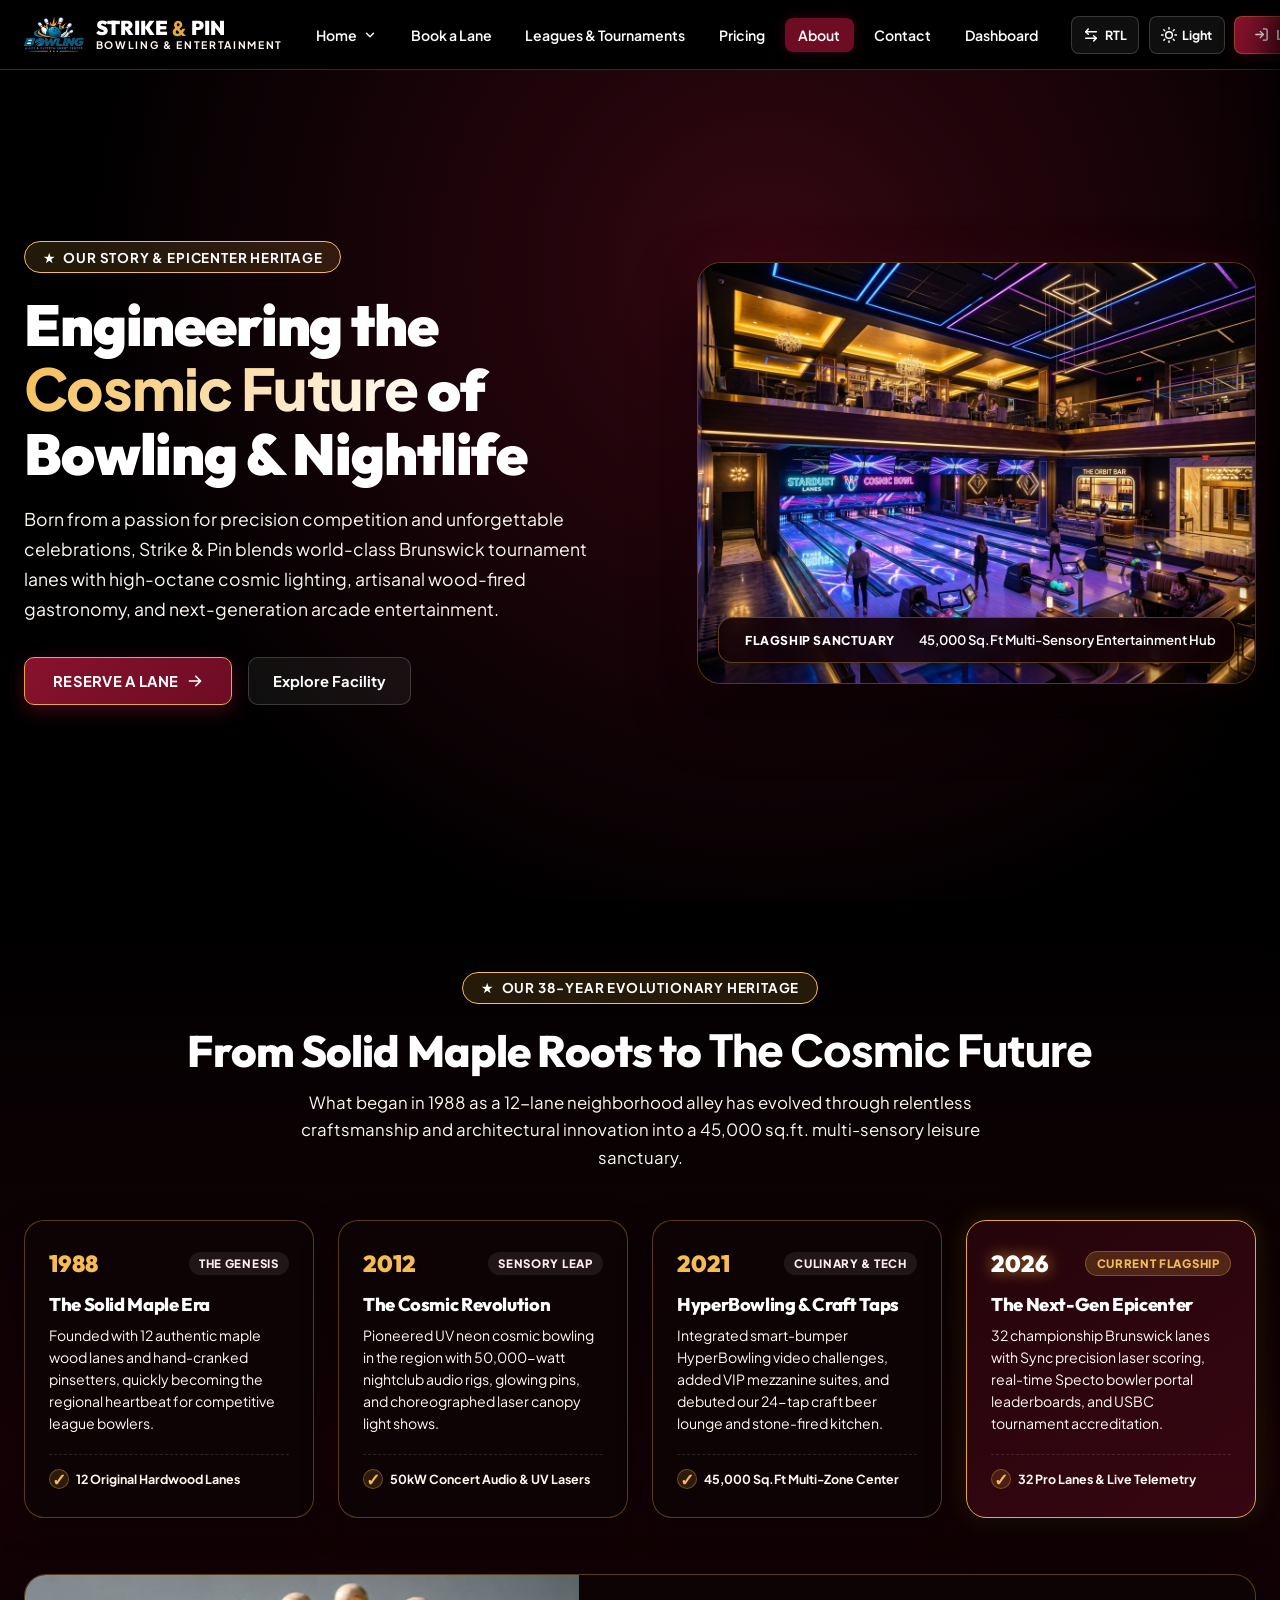
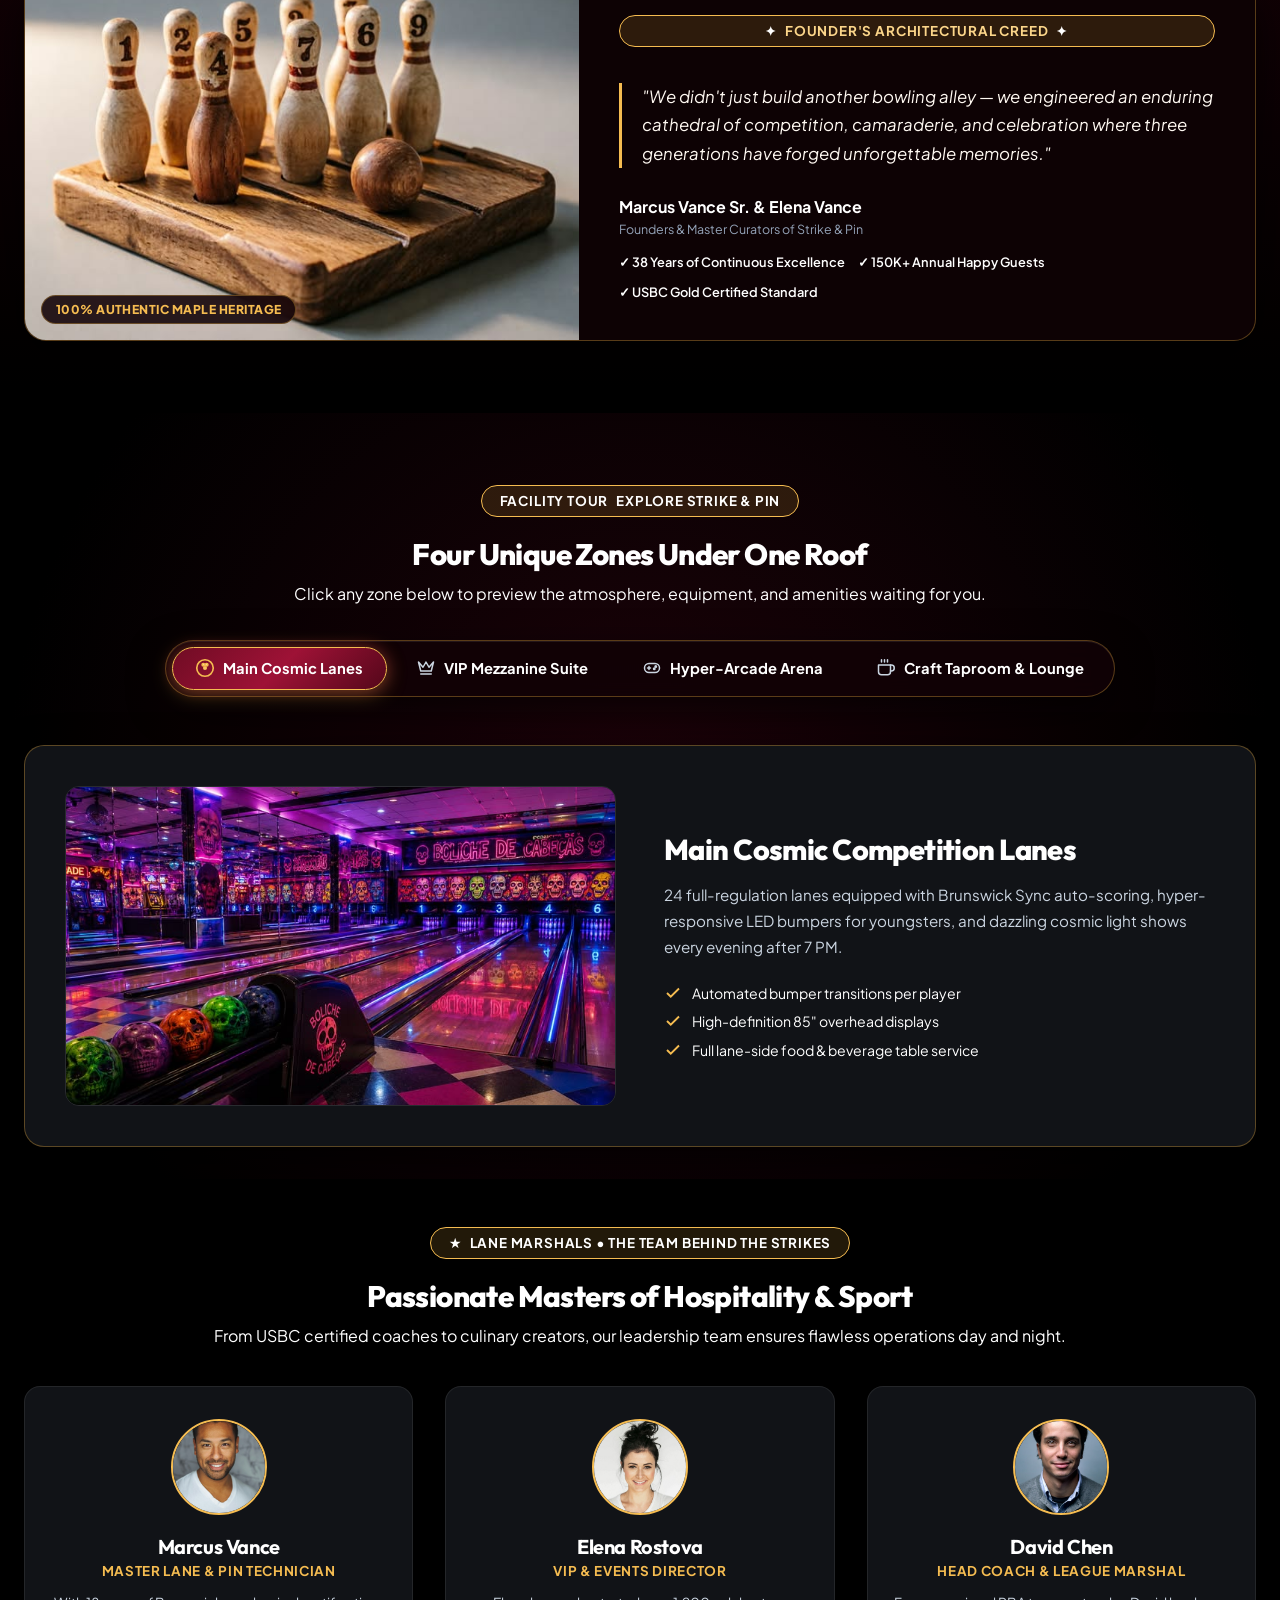
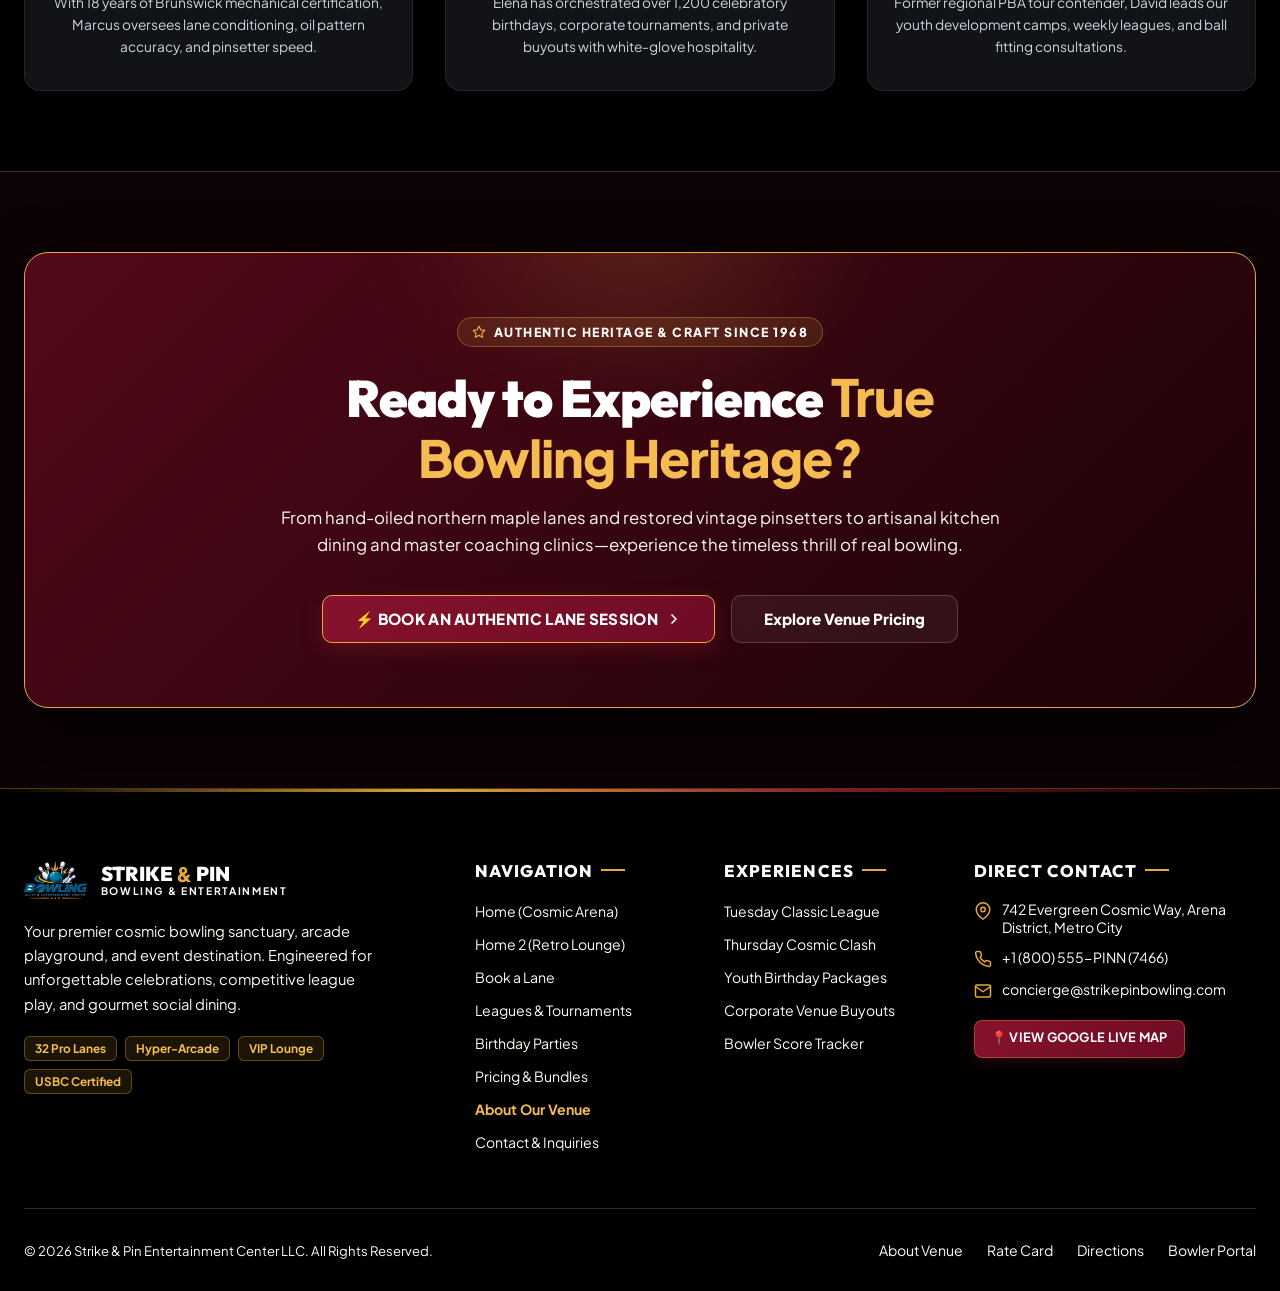
==== about.html @ 71268ec6 "first commit" ====
<!DOCTYPE html>
<html lang="en" dir="ltr" class="dark">

<head>
  <meta charset="UTF-8">
  <meta name="viewport" content="width=device-width, initial-scale=1.0">
  <meta name="description"
    content="Discover the story, heritage, and cutting-edge engineering behind Strike & Pin Entertainment Center. 32 Brunswick Pro Lanes, hyper-arcade rigs, and artisanal craft dining.">
  <title>About Our Epicenter | Strike &amp; Pin Entertainment</title>

  <!-- Favicon -->
  <link rel="icon" type="image/png" href="assets/images/icons/logo.png">

  <!-- Google Fonts Preconnect -->
  <link rel="preconnect" href="https://fonts.googleapis.com">
  <link rel="preconnect" href="https://fonts.gstatic.com" crossorigin>
  <link
    href="https://fonts.googleapis.com/css2?family=Plus+Jakarta+Sans:wght@400;500;600;700;800;900&family=Space+Grotesk:wght@500;700;900&family=Outfit:wght@500;700;800;900&display=swap"
    rel="stylesheet">

  <!-- Core Stylesheets -->
  <link rel="stylesheet" href="assets/css/style.css">
  <link rel="stylesheet" href="assets/css/responsive.css">

  <style>
    body {
      background-color: #070103 !important;
      color: #fff9f2 !important;
    }
  </style>
</head>

<body class="bg-black text-primary font-body antialiased">

  <!-- ==========================================================================
       BRANDED PRELOADER
       ========================================================================== -->
  <div id="preloader" role="status" aria-label="Loading Strike & Pin Center">
    <div class="loader-content">
      <div class="loader-brand">
        <img src="assets/images/icons/logo.png" alt="Strike & Pin Bowling Logo" class="loader-logo-img">
        <div class="brand-text-group">
          <span class="brand-title">Strike<span>&</span>Pin</span>
          <span class="brand-subtitle">Bowling & Entertainment</span>
        </div>
      </div>
      <div class="loader-pin-indicator" aria-hidden="true">
        <span class="loader-dot"></span>
        <span class="loader-dot"></span>
        <span class="loader-dot"></span>
      </div>
    </div>
  </div>

  <!-- ==========================================================================
       FIXED COMPACT HEADER
       ========================================================================== -->
  <header class="site-header" id="siteHeader">
    <div class="header-container">

      <!-- Brand Logo + Name -->
      <a href="index.html" class="header-brand" aria-label="Strike & Pin Homepage">
        <img src="assets/images/icons/logo.png" alt="Strike & Pin Bowling Logo" class="header-logo-img">
        <div class="brand-text-group">
          <span class="brand-title">Strike<span>&</span>Pin</span>
          <span class="brand-subtitle">Bowling & Entertainment</span>
        </div>
      </a>

      <!-- Desktop Navigation -->
      <nav class="desktop-nav" aria-label="Primary Navigation">

        <!-- 1. Home (Dropdown - CLICK ONLY) -->
        <div class="nav-dropdown-wrapper" id="homeDropdownWrapper">
          <button type="button" class="nav-link nav-dropdown-trigger" id="homeDropdownTrigger" aria-haspopup="true"
            aria-expanded="false">
            <span>Home</span>
            <svg class="chevron-icon" viewBox="0 0 24 24" fill="none" stroke="currentColor" stroke-width="2.5"
              stroke-linecap="round" stroke-linejoin="round" aria-hidden="true">
              <polyline points="6 9 12 15 18 9"></polyline>
            </svg>
          </button>
          <div class="dropdown-panel" role="menu" aria-label="Home Variations">
            <a href="index.html" class="dropdown-item" role="menuitem">
              <span>Home 1 (Cosmic Arena)</span>
              <span class="dropdown-badge">V1</span>
            </a>
            <a href="home-2.html" class="dropdown-item" role="menuitem">
              <span>Home 2 (Retro Lounge)</span>
              <span class="dropdown-badge">V2</span>
            </a>
          </div>
        </div>

        <!-- 2. Book a Lane -->
        <a href="book-lane.html" class="nav-link">
          <span>Book a Lane</span>
        </a>

        <!-- 3. Leagues & Tournaments -->
        <a href="leagues.html" class="nav-link">
          <span>Leagues & Tournaments</span>
        </a>

        <!-- 4. Pricing -->
        <a href="pricing.html" class="nav-link">
          <span>Pricing</span>
        </a>

        <!-- 6. About (ACTIVE) -->
        <a href="about.html" class="nav-link active" aria-current="page">
          <span>About</span>
        </a>

        <!-- 7. Contact -->
        <a href="contact.html" class="nav-link">
          <span>Contact</span>
        </a>

        <!-- 8. Dashboard -->
        <a href="dashboard.html" class="nav-link">
          <span>Dashboard</span>
        </a>
      </nav>

      <!-- Header Controls: RTL, Dark Mode, Dedicated Login Button -->
      <div class="header-actions">

        <!-- RTL/LTR Toggle -->
        <button type="button" class="utility-btn rtl-toggle-btn" aria-label="Toggle text direction (RTL/LTR)">
          <svg viewBox="0 0 24 24" fill="none" stroke="currentColor" stroke-width="2.2" stroke-linecap="round"
            stroke-linejoin="round" aria-hidden="true">
            <path d="M8 3L4 7l4 4"></path>
            <path d="M4 7h16"></path>
            <path d="M16 21l4-4-4-4"></path>
            <path d="M20 17H4"></path>
          </svg>
          <span class="utility-label dir-label-text">RTL</span>
        </button>

        <!-- Dark Mode Toggle (Pure #000000) -->
        <button type="button" class="utility-btn dark-mode-toggle" aria-label="Toggle dark mode" aria-pressed="true">
          <svg viewBox="0 0 24 24" fill="none" stroke="currentColor" stroke-linecap="round" stroke-linejoin="round"
            aria-hidden="true">
            <circle cx="12" cy="12" r="5"></circle>
            <line x1="12" y1="1" x2="12" y2="3"></line>
            <line x1="12" y1="21" x2="12" y2="23"></line>
            <line x1="4.22" y1="4.22" x2="5.64" y2="5.64"></line>
            <line x1="18.36" y1="18.36" x2="19.78" y2="19.78"></line>
            <line x1="1" y1="12" x2="3" y2="12"></line>
            <line x1="21" y1="12" x2="23" y2="12"></line>
            <line x1="4.22" y1="19.78" x2="5.64" y2="18.36"></line>
            <line x1="18.36" y1="5.64" x2="19.78" y2="4.22"></line>
          </svg>
          <span class="utility-label">Theme</span>
        </button>
        <!-- Dedicated Member Login Button -->
        <a href="login.html" class="btn-login desktop-only" aria-label="Sign in to Bowler Portal">
          <svg viewBox="0 0 24 24" fill="none" stroke="currentColor" stroke-width="2.2" stroke-linecap="round"
            stroke-linejoin="round" aria-hidden="true">
            <path d="M15 3h4a2 2 0 0 1 2 2v14a2 2 0 0 1-2 2h-4"></path>
            <polyline points="10 17 15 12 10 7"></polyline>
            <line x1="15" y1="12" x2="3" y2="12"></line>
          </svg>
          <span>Login</span>
        </a>

        <!-- Mobile Drawer Hamburger Toggle Button -->
        <button type="button" class="mobile-toggle-btn" id="mobileMenuToggle" aria-label="Open mobile navigation menu"
          aria-controls="mobileDrawer">
          <svg viewBox="0 0 24 24" fill="none" stroke="currentColor" stroke-width="2.2" stroke-linecap="round"
            stroke-linejoin="round" aria-hidden="true">
            <line x1="3" y1="6" x2="21" y2="6"></line>
            <line x1="3" y1="12" x2="21" y2="12"></line>
            <line x1="3" y1="18" x2="21" y2="18"></line>
          </svg>
        </button>

      </div>
    </div>
  </header>

  <!-- ==========================================================================
       MOBILE NAVIGATION DRAWER
       ========================================================================== -->
  <div class="mobile-drawer-backdrop" id="mobileDrawerBackdrop" aria-hidden="true"></div>
  <aside class="mobile-drawer" id="mobileDrawer" aria-label="Mobile Navigation" role="dialog" aria-modal="true">

    <div class="mobile-drawer-header">
      <div class="header-brand">
        <img src="assets/images/icons/logo.png" alt="Strike & Pin Logo" class="header-logo-img">
        <div class="brand-text-group">
          <span class="brand-title">Strike<span>&</span>Pin</span>
          <span class="brand-subtitle">Bowling & Entertainment</span>
        </div>
      </div>
      <button type="button" class="mobile-drawer-close" id="mobileDrawerClose" aria-label="Close navigation menu">
        <svg viewBox="0 0 24 24" width="20" height="20" fill="none" stroke="currentColor" stroke-width="2.2"
          stroke-linecap="round" stroke-linejoin="round" aria-hidden="true">
          <line x1="18" y1="6" x2="6" y2="18"></line>
          <line x1="6" y1="6" x2="18" y2="18"></line>
        </svg>
      </button>
    </div>

    <div class="mobile-drawer-content">
      <div class="mobile-accordion-wrapper" id="mobileHomeAccordion">
        <button type="button" class="mobile-nav-link mobile-accordion-toggle" id="mobileHomeAccordionToggle"
          aria-expanded="false">
          <span>Home</span>
          <svg class="chevron-icon" viewBox="0 0 24 24" fill="none" stroke="currentColor" stroke-width="2.5"
            stroke-linecap="round" stroke-linejoin="round" aria-hidden="true">
            <polyline points="6 9 12 15 18 9"></polyline>
          </svg>
        </button>
        <div class="mobile-accordion-panel" id="mobileHomePanel">
          <a href="index.html" class="mobile-sub-link">
            <span>Home 1 (Cosmic Arena)</span>
            <span class="dropdown-badge">V1</span>
          </a>
          <a href="home-2.html" class="mobile-sub-link">
            <span>Home 2 (Retro Lounge)</span>
            <span class="dropdown-badge">V2</span>
          </a>
        </div>
      </div>

      <a href="book-lane.html" class="mobile-nav-link"><span>Book a Lane</span></a>
      <a href="leagues.html" class="mobile-nav-link"><span>Leagues & Tournaments</span></a>
      <a href="pricing.html" class="mobile-nav-link"><span>Pricing & Bundles</span></a>
      <a href="about.html" class="mobile-nav-link active"><span>About Us</span></a>
      <a href="contact.html" class="mobile-nav-link"><span>Contact & Location</span></a>
      <a href="dashboard.html" class="mobile-nav-link"><span>Bowler Dashboard</span></a>
    </div>

    <div class="mobile-drawer-footer">
      <a href="login.html" class="btn-login w-full text-center">
        <span>Bowler Portal Login</span>
      </a>
    </div>
  </aside>

  <!-- ==========================================================================
       MAIN CONTENT
       ========================================================================== -->
  <main id="mainContent">

    <!-- Section 1: Hero Showcase with Live Stats -->
    <section class="about-hero-section">
      <div class="container">
        <div class="about-hero-grid">
          <div>
            <div class="about-badge-strip">
              <span>★</span>
              <span>Our Story &amp; Epicenter Heritage</span>
            </div>
            <h1 class="about-hero-title">
              Engineering the <span>Cosmic Future</span> of Bowling &amp; Nightlife
            </h1>
            <p class="about-hero-desc">
              Born from a passion for precision competition and unforgettable celebrations, Strike &amp; Pin blends
              world-class Brunswick tournament lanes with high-octane cosmic lighting, artisanal wood-fired gastronomy,
              and next-generation arcade entertainment.
            </p>
            <div class="hero-actions-row">
              <a href="book-lane.html" class="btn btn-primary">
                <span>Reserve a Lane</span>
                <svg viewBox="0 0 20 20" fill="currentColor" width="16" height="16" aria-hidden="true">
                  <path fill-rule="evenodd"
                    d="M10.293 3.293a1 1 0 011.414 0l6 6a1 1 0 010 1.414l-6 6a1 1 0 01-1.414-1.414L14.586 11H3a1 1 0 110-2h11.586l-4.293-4.293a1 1 0 010-1.414z"
                    clip-rule="evenodd" />
                </svg>
              </a>
              <a href="#facilityTour" class="btn btn-secondary">
                <span>Explore Facility</span>
              </a>
            </div>
          </div>

          <!-- Right Side: Luxury Hero Visual Showcase -->
          <div class="about-hero-visual">
            <div class="about-hero-visual-frame">
              <img src="assets/images/about/about-hero-epicenter.jpg"
                alt="Strike & Pin Cosmic Bowling & Luxury Entertainment Center Sanctuary" class="about-hero-visual-img">
              <div class="about-hero-floating-pill">
                <div class="about-hero-pill-badge">
                  <span class="badge-dot-live"></span>
                  <span>Flagship Sanctuary</span>
                </div>
                <span class="about-hero-pill-text">45,000 Sq.Ft Multi-Sensory Entertainment Hub</span>
              </div>
            </div>
          </div>
        </div>
      </div>
    </section>

    <!-- ========================================================================
         SECTION 2: HERITAGE & ORIGIN EVOLUTIONARY ERA SHOWCASE
         ======================================================================== -->
    <section class="about-story-section" id="heritageStorySection" aria-label="Our Evolutionary Journey">
      <div class="container">

        <div class="section-header text-center mb-12">
          <div class="about-badge-strip justify-center">
            <span>★</span>
            <span>Our 38-Year Evolutionary Heritage</span>
          </div>
          <h2 class="section-heading">From Solid Maple Roots to <span>The Cosmic Future</span></h2>
          <p class="section-subheading">
            What began in 1988 as a 12-lane neighborhood alley has evolved through relentless craftsmanship and
            architectural innovation into a 45,000 sq.ft. multi-sensory leisure sanctuary.
          </p>
        </div>

        <!-- 4 Era Milestone Cards Grid -->
        <div class="heritage-eras-grid">

          <!-- Era 1: 1988 -->
          <article class="era-milestone-card">
            <div class="era-card-header">
              <span class="era-year-badge">1988</span>
              <span class="era-phase-tag">The Genesis</span>
            </div>
            <h3 class="era-card-title">The Solid Maple Era</h3>
            <p class="era-card-desc">
              Founded with 12 authentic maple wood lanes and hand-cranked pinsetters, quickly becoming the regional
              heartbeat for competitive league bowlers.
            </p>
            <div class="era-stat-pill">
              <span class="perk-check">✓</span> 12 Original Hardwood Lanes
            </div>
          </article>

          <!-- Era 2: 2012 -->
          <article class="era-milestone-card">
            <div class="era-card-header">
              <span class="era-year-badge">2012</span>
              <span class="era-phase-tag">Sensory Leap</span>
            </div>
            <h3 class="era-card-title">The Cosmic Revolution</h3>
            <p class="era-card-desc">
              Pioneered UV neon cosmic bowling in the region with 50,000-watt nightclub audio rigs, glowing pins, and
              choreographed laser canopy light shows.
            </p>
            <div class="era-stat-pill">
              <span class="perk-check">✓</span> 50kW Concert Audio &amp; UV Lasers
            </div>
          </article>

          <!-- Era 3: 2021 -->
          <article class="era-milestone-card">
            <div class="era-card-header">
              <span class="era-year-badge">2021</span>
              <span class="era-phase-tag">Culinary &amp; Tech</span>
            </div>
            <h3 class="era-card-title">HyperBowling &amp; Craft Taps</h3>
            <p class="era-card-desc">
              Integrated smart-bumper HyperBowling video challenges, added VIP mezzanine suites, and debuted our 24-tap
              craft beer lounge and stone-fired kitchen.
            </p>
            <div class="era-stat-pill">
              <span class="perk-check">✓</span> 45,000 Sq.Ft Multi-Zone Center
            </div>
          </article>

          <!-- Era 4: 2026 -->
          <article class="era-milestone-card active">
            <div class="era-card-header">
              <span class="era-year-badge highlight">2026</span>
              <span class="era-phase-tag gold">Current Flagship</span>
            </div>
            <h3 class="era-card-title">The Next-Gen Epicenter</h3>
            <p class="era-card-desc">
              32 championship Brunswick lanes with Sync precision laser scoring, real-time Specto bowler portal
              leaderboards, and USBC tournament accreditation.
            </p>
            <div class="era-stat-pill">
              <span class="perk-check">✓</span> 32 Pro Lanes &amp; Live Telemetry
            </div>
          </article>

        </div>

        <!-- Panoramic Heritage Founder Banner -->
        <div class="heritage-panorama-banner">
          <div class="heritage-panorama-visual">
            <img src="assets/images/sections/p29.jpg" alt="Vintage Strike and Pin Wooden Lanes Craftsmanship"
              class="heritage-panorama-img" loading="lazy">
            <span class="heritage-visual-tag">100% Authentic Maple Heritage</span>
          </div>

          <div class="heritage-panorama-content">
            <div class="about-badge-strip">
              <span>✦</span> Founder's Architectural Creed <span>✦</span>
            </div>
            <blockquote class="heritage-quote">
              "We didn't just build another bowling alley — we engineered an enduring cathedral of competition,
              camaraderie, and celebration where three generations have forged unforgettable memories."
            </blockquote>
            <div class="heritage-signature-row">
              <div>
                <strong class="text-white text-base block font-heading">Marcus Vance Sr. &amp; Elena Vance</strong>
                <span class="text-xs text-muted">Founders &amp; Master Curators of Strike &amp; Pin</span>
              </div>
              <div class="heritage-creed-badges">
                <span>✓ 38 Years of Continuous Excellence</span>
                <span>✓ 150K+ Annual Happy Guests</span>
                <span>✓ USBC Gold Certified Standard</span>
              </div>
            </div>
          </div>
        </div>

      </div>
    </section>


    <!-- Section 4: Interactive Facility Zone Showcase -->
    <section class="about-zones-section" id="facilityTour">
      <div class="container">

        <div class="text-center max-w-2xl mx-auto" style="margin-bottom: 2.25rem;">
          <div class="about-badge-strip justify-center">
            <span>Facility Tour</span>
            <span>Explore Strike &amp; Pin</span>
          </div>
          <h2 class="text-white text-3xl md:text-4xl font-extrabold font-heading mb-3">
            Four Unique Zones Under One Roof
          </h2>
          <p class="text-brand-cream text-base">
            Click any zone below to preview the atmosphere, equipment, and amenities waiting for you.
          </p>
        </div>

        <!-- Zone Tabs Nav -->
        <div class="about-zone-nav-wrapper">
          <div class="about-zone-nav" role="tablist" aria-label="Facility Zones">
            <button type="button" class="about-zone-btn active" data-zone="cosmic" role="tab" aria-selected="true">
              <svg viewBox="0 0 24 24" fill="none" stroke="currentColor" stroke-width="2" stroke-linecap="round"
                stroke-linejoin="round" aria-hidden="true">
                <circle cx="12" cy="12" r="10"></circle>
                <circle cx="10" cy="8" r="1.5" fill="currentColor"></circle>
                <circle cx="14" cy="8" r="1.5" fill="currentColor"></circle>
                <circle cx="12" cy="12" r="1.5" fill="currentColor"></circle>
              </svg>
              <span>Main Cosmic Lanes</span>
            </button>
            <button type="button" class="about-zone-btn" data-zone="vip" role="tab" aria-selected="false">
              <svg viewBox="0 0 24 24" fill="none" stroke="currentColor" stroke-width="2" stroke-linecap="round"
                stroke-linejoin="round" aria-hidden="true">
                <path d="M2 4l3 12h14l3-12-6 7-4-7-4 7-6-7z"></path>
                <path d="M5 20h14"></path>
              </svg>
              <span>VIP Mezzanine Suite</span>
            </button>
            <button type="button" class="about-zone-btn" data-zone="arcade" role="tab" aria-selected="false">
              <svg viewBox="0 0 24 24" fill="none" stroke="currentColor" stroke-width="2" stroke-linecap="round"
                stroke-linejoin="round" aria-hidden="true">
                <rect x="2" y="6" width="20" height="12" rx="6"></rect>
                <path d="M6 12h4m-2-2v4"></path>
                <circle cx="17" cy="10" r="1" fill="currentColor"></circle>
                <circle cx="15" cy="13" r="1" fill="currentColor"></circle>
              </svg>
              <span>Hyper-Arcade Arena</span>
            </button>
            <button type="button" class="about-zone-btn" data-zone="craftbar" role="tab" aria-selected="false">
              <svg viewBox="0 0 24 24" fill="none" stroke="currentColor" stroke-width="2" stroke-linecap="round"
                stroke-linejoin="round" aria-hidden="true">
                <path d="M18 8h1a4 4 0 0 1 0 8h-1"></path>
                <path d="M2 8h16v9a4 4 0 0 1-4 4H6a4 4 0 0 1-4-4V8z"></path>
                <line x1="6" y1="1" x2="6" y2="4"></line>
                <line x1="10" y1="1" x2="10" y2="4"></line>
                <line x1="14" y1="1" x2="14" y2="4"></line>
              </svg>
              <span>Craft Taproom &amp; Lounge</span>
            </button>
          </div>
        </div>

        <!-- Tab Panes -->
        <!-- Pane 1: Cosmic Lanes -->
        <div class="about-zone-pane active" id="zone-cosmic" role="tabpanel">
          <div class="zone-img-frame">
            <img src="assets/images/sections/p30.jpg" alt="Main Cosmic Bowling Lanes with UV Glow">
          </div>
          <div class="zone-details">
            <h3>Main Cosmic Competition Lanes</h3>
            <p>
              24 full-regulation lanes equipped with Brunswick Sync auto-scoring, hyper-responsive LED bumpers for
              youngsters, and dazzling cosmic light shows every evening after 7 PM.
            </p>
            <ul class="zone-perks-list">
              <li>
                <svg viewBox="0 0 24 24" fill="none" stroke="currentColor" stroke-width="2.5">
                  <polyline points="20 6 9 17 4 12"></polyline>
                </svg>
                <span>Automated bumper transitions per player</span>
              </li>
              <li>
                <svg viewBox="0 0 24 24" fill="none" stroke="currentColor" stroke-width="2.5">
                  <polyline points="20 6 9 17 4 12"></polyline>
                </svg>
                <span>High-definition 85" overhead displays</span>
              </li>
              <li>
                <svg viewBox="0 0 24 24" fill="none" stroke="currentColor" stroke-width="2.5">
                  <polyline points="20 6 9 17 4 12"></polyline>
                </svg>
                <span>Full lane-side food &amp; beverage table service</span>
              </li>
            </ul>
          </div>
        </div>

        <!-- Pane 2: VIP Suite -->
        <div class="about-zone-pane" id="zone-vip" role="tabpanel">
          <div class="zone-img-frame">
            <img src="assets/images/sections/p31.jpg"
              alt="The Royal Pin VIP Bowling Suites with crystal chandelier and private luxury lanes">
          </div>
          <div class="zone-details">
            <div class="eyebrow-badge" style="margin-bottom: 0.75rem; width: fit-content;">
              <svg viewBox="0 0 24 24" fill="none" stroke="currentColor" stroke-width="2" stroke-linecap="round"
                stroke-linejoin="round" aria-hidden="true">
                <path d="M12 2l3.09 6.26L22 9.27l-5 4.87 1.18 6.88L12 17.77l-6.18 3.25L7 14.14 2 9.27l6.91-1.01L12 2z">
                </path>
              </svg>
              <span>Private Luxury Experience</span>
            </div>
            <h3 style="font-size: 1.5rem; font-weight: 900; color: #FFFFFF; text-transform: uppercase;">The Royal Pin
              <span style="color: var(--brand-gold-400);">VIP Bowling Suites</span>
            </h3>
            <p>
              Designed for exclusive celebrations, corporate executive retreats, and private parties. Experience private
              4-lane suites isolated from the main hall with dedicated concierge hospitality.
            </p>
            <ul class="zone-perks-list">
              <li>
                <svg viewBox="0 0 24 24" fill="none" stroke="currentColor" stroke-width="2.5">
                  <polyline points="20 6 9 17 4 12"></polyline>
                </svg>
                <span>AR Projection Lanes with dynamic target animations</span>
              </li>
              <li>
                <svg viewBox="0 0 24 24" fill="none" stroke="currentColor" stroke-width="2.5">
                  <polyline points="20 6 9 17 4 12"></polyline>
                </svg>
                <span>Dedicated Server Butler for bottle &amp; table service</span>
              </li>
              <li>
                <svg viewBox="0 0 24 24" fill="none" stroke="currentColor" stroke-width="2.5">
                  <polyline points="20 6 9 17 4 12"></polyline>
                </svg>
                <span>Plush velvet leather banquettes with wireless chargers</span>
              </li>
              <li>
                <svg viewBox="0 0 24 24" fill="none" stroke="currentColor" stroke-width="2.5">
                  <polyline points="20 6 9 17 4 12"></polyline>
                </svg>
                <span>Custom Ball Weight Vault (8 to 16 lbs precision balls)</span>
              </li>
            </ul>
            <div style="margin-top: 1.5rem;">
              <a href="book-lane.html" class="btn-primary"
                style="display: inline-flex; width: fit-content; text-decoration: none;">
                <span>Reserve VIP Suite</span>
              </a>
            </div>
          </div>
        </div>

        <!-- Pane 3: Arcade Arena -->
        <div class="about-zone-pane" id="zone-arcade" role="tabpanel">
          <div class="zone-img-frame">
            <img src="assets/images/sections/p32.jpg" alt="High-tech Arcade Playground">
          </div>
          <div class="zone-details">
            <h3>Hyper-Arcade &amp; VR Playground</h3>
            <p>
              Over 85 premier arcade installations, full-motion racing pods, 4-player air hockey, and a giant redemption
              store with top-tier tech rewards.
            </p>
            <ul class="zone-perks-list">
              <li>
                <svg viewBox="0 0 24 24" fill="none" stroke="currentColor" stroke-width="2.5">
                  <polyline points="20 6 9 17 4 12"></polyline>
                </svg>
                <span>100% contactless RFID power cards</span>
              </li>
              <li>
                <svg viewBox="0 0 24 24" fill="none" stroke="currentColor" stroke-width="2.5">
                  <polyline points="20 6 9 17 4 12"></polyline>
                </svg>
                <span>Virtual Reality multiplayer experience pods</span>
              </li>
              <li>
                <svg viewBox="0 0 24 24" fill="none" stroke="currentColor" stroke-width="2.5">
                  <polyline points="20 6 9 17 4 12"></polyline>
                </svg>
                <span>Instant e-ticket banking and redemption</span>
              </li>
            </ul>
          </div>
        </div>

        <!-- Pane 4: Craft Bar -->
        <div class="about-zone-pane" id="zone-craftbar" role="tabpanel">
          <div class="zone-img-frame">
            <img src="assets/images/sections/p33.jpg" alt="Artisanal Craft Beer and Cocktails">
          </div>
          <div class="zone-details">
            <h3>The Pinsetter Craft Taproom</h3>
            <p>
              Featuring 24 rotating regional craft beers on draft, barrel-aged signature cocktails, mocktail flights,
              and big-screen sports lounge seating.
            </p>
            <ul class="zone-perks-list">
              <li>
                <svg viewBox="0 0 24 24" fill="none" stroke="currentColor" stroke-width="2.5">
                  <polyline points="20 6 9 17 4 12"></polyline>
                </svg>
                <span>Happy Hour drink specials Mon &ndash; Thu 4&ndash;7 PM</span>
              </li>
              <li>
                <svg viewBox="0 0 24 24" fill="none" stroke="currentColor" stroke-width="2.5">
                  <polyline points="20 6 9 17 4 12"></polyline>
                </svg>
                <span>Artisan shareable platters &amp; sliders</span>
              </li>
              <li>
                <svg viewBox="0 0 24 24" fill="none" stroke="currentColor" stroke-width="2.5">
                  <polyline points="20 6 9 17 4 12"></polyline>
                </svg>
                <span>Curated craft beer flights and tasting cards</span>
              </li>
            </ul>
          </div>
        </div>

      </div>
    </section>

    <!-- Section 5: The Leadership & Lane Masters -->
    <section class="about-team-section">
      <div class="container">

        <div class="text-center max-w-2xl mx-auto mb-8">
          <div class="about-badge-strip justify-center">
            <span>★</span>
            <span>Lane Marshals &bull; The Team Behind The Strikes</span>
          </div>
          <h2 class="text-white text-3xl md:text-4xl font-extrabold font-heading mb-3">
            Passionate Masters of Hospitality &amp; Sport
          </h2>
          <p class="text-brand-cream text-base">
            From USBC certified coaches to culinary creators, our leadership team ensures flawless operations day and
            night.
          </p>
        </div>

        <div class="about-team-grid">

          <!-- Member 1 -->
          <div class="about-member-card">
            <div class="member-avatar-box">
              <img src="assets/images/sections/contact-team-marcus.jpg" alt="Marcus Vance Head Lane Technician">
            </div>
            <h3 class="member-name">Marcus Vance</h3>
            <span class="member-role">Master Lane &amp; Pin Technician</span>
            <p class="member-bio">
              With 18 years of Brunswick mechanical certification, Marcus oversees lane conditioning, oil pattern
              accuracy, and pinsetter speed.
            </p>
          </div>

          <!-- Member 2 -->
          <div class="about-member-card">
            <div class="member-avatar-box">
              <img src="assets/images/sections/contact-team-elena.jpg" alt="Elena Rostova Experience Director">
            </div>
            <h3 class="member-name">Elena Rostova</h3>
            <span class="member-role">VIP &amp; Events Director</span>
            <p class="member-bio">
              Elena has orchestrated over 1,200 celebratory birthdays, corporate tournaments, and private buyouts with
              white-glove hospitality.
            </p>
          </div>

          <!-- Member 3 -->
          <div class="about-member-card">
            <div class="member-avatar-box">
              <img src="assets/images/sections/contact-team-david.jpg" alt="David Chen Head Tournament Coach">
            </div>
            <h3 class="member-name">David Chen</h3>
            <span class="member-role">Head Coach &amp; League Marshal</span>
            <p class="member-bio">
              Former regional PBA tour contender, David leads our youth development camps, weekly leagues, and ball
              fitting consultations.
            </p>
          </div>

        </div>

      </div>
    </section>

    <!-- ==========================================================================
         CALL TO ACTION (CTA): READY TO ROLL
         ========================================================================== -->
    <section class="site-cta-section" aria-label="Book Your Lane Experience">
      <div class="section-container">
        <div class="site-cta-card">
          <div class="site-cta-glow" aria-hidden="true"></div>
          <div class="site-cta-content">
            <div class="eyebrow-badge">
              <svg viewBox="0 0 24 24" fill="none" stroke="currentColor" stroke-width="2" stroke-linecap="round"
                stroke-linejoin="round" aria-hidden="true">
                <path d="M12 2l3.09 6.26L22 9.27l-5 4.87 1.18 6.88L12 17.77l-6.18 3.25L7 14.14 2 9.27l6.91-1.01L12 2z">
                </path>
              </svg>
              <span>Authentic Heritage &amp; Craft Since 1968</span>
            </div>
            <h2 class="site-cta-heading">Ready to Experience <span>True Bowling Heritage?</span></h2>
            <p class="site-cta-subtext">
              From hand-oiled northern maple lanes and restored vintage pinsetters to artisanal kitchen dining and
              master coaching clinics—experience the timeless thrill of real bowling.
            </p>
            <div class="site-cta-actions">
              <a href="book-lane.html" class="btn-primary">
                <span>⚡ Book an Authentic Lane Session</span>
                <svg viewBox="0 0 24 24" fill="none" stroke="currentColor" stroke-width="2.5" stroke-linecap="round"
                  stroke-linejoin="round" aria-hidden="true">
                  <polyline points="9 18 15 12 9 6"></polyline>
                </svg>
              </a>

              <a href="pricing.html" class="btn-secondary" style="border-color: rgba(255,255,255,0.18);">
                <span>Explore Venue Pricing</span>
              </a>
            </div>
          </div>
        </div>
      </div>
    </section>

  </main>

  <!-- ==========================================================================
       SHARED EDITORIAL 4-COLUMN FOOTER
       ========================================================================== -->
  <footer class="site-footer">
    <div class="footer-inner">
      <div class="footer-grid">

        <!-- Column 1: Brand & Editorial Bio -->
        <div class="footer-col-brand">
          <div class="footer-brand-header">
            <img src="assets/images/icons/logo.png" alt="Strike & Pin Logo" class="footer-logo-img">
            <div class="brand-text-group">
              <span class="brand-title">Strike<span>&</span>Pin</span>
              <span class="brand-subtitle">Bowling & Entertainment</span>
            </div>
          </div>
          <p class="footer-description">
            Your premier cosmic bowling sanctuary, arcade playground, and event destination. Engineered for
            unforgettable celebrations, competitive league play, and gourmet social dining.
          </p>
          <div class="footer-badges-row">
            <span class="footer-badge">32 Pro Lanes</span>
            <span class="footer-badge">Hyper-Arcade</span>
            <span class="footer-badge">VIP Lounge</span>
            <span class="footer-badge">USBC Certified</span>
          </div>
        </div>

        <!-- Column 2: Navigation Links -->
        <div>
          <h2 class="footer-heading">Navigation</h2>
          <ul class="footer-links-list">
            <li><a href="index.html" class="footer-link">Home (Cosmic Arena)</a></li>
            <li><a href="home-2.html" class="footer-link">Home 2 (Retro Lounge)</a></li>
            <li><a href="book-lane.html" class="footer-link">Book a Lane</a></li>
            <li><a href="leagues.html" class="footer-link">Leagues &amp; Tournaments</a></li>
            <li><a href="birthday-parties.html" class="footer-link">Birthday Parties</a></li>
            <li><a href="pricing.html" class="footer-link">Pricing &amp; Bundles</a></li>
            <li><a href="about.html" class="footer-link" style="color: var(--accent-gold); font-weight: 700;">About Our
                Venue</a></li>
            <li><a href="contact.html" class="footer-link">Contact &amp; Inquiries</a></li>
          </ul>
        </div>

        <!-- Column 3: Entertainment & Leagues -->
        <div>
          <h3 class="footer-heading">Experiences</h3>
          <ul class="footer-links-list">
            <li><a href="leagues.html" class="footer-link">Tuesday Classic League</a></li>
            <li><a href="leagues.html" class="footer-link">Thursday Cosmic Clash</a></li>
            <li><a href="pricing.html" class="footer-link">Youth Birthday Packages</a></li>
            <li><a href="pricing.html" class="footer-link">Corporate Venue Buyouts</a></li>
            <li><a href="dashboard.html" class="footer-link">Bowler Score Tracker</a></li>
          </ul>
        </div>

        <!-- Column 4: Contact & Location -->
        <div>
          <h2 class="footer-heading">Direct Contact</h2>
          <div class="footer-contact-item">
            <svg viewBox="0 0 24 24" fill="none" stroke="currentColor" stroke-width="2" stroke-linecap="round"
              stroke-linejoin="round" aria-hidden="true">
              <path d="M21 10c0 7-9 13-9 13s-9-6-9-13a9 9 0 0 1 18 0z"></path>
              <circle cx="12" cy="10" r="3"></circle>
            </svg>
            <span>742 Evergreen Cosmic Way, Arena District, Metro City</span>
          </div>
          <div class="footer-contact-item">
            <svg viewBox="0 0 24 24" fill="none" stroke="currentColor" stroke-width="2" stroke-linecap="round"
              stroke-linejoin="round" aria-hidden="true">
              <path
                d="M22 16.92v3a2 2 0 0 1-2.18 2 19.79 19.79 0 0 1-8.63-3.07 19.5 19.5 0 0 1-6-6 19.79 19.79 0 0 1-3.07-8.67A2 2 0 0 1 4.11 2h3a2 2 0 0 1 2 1.72 12.84 12.84 0 0 0 .7 2.81 2 2 0 0 1-.45 2.11L8.09 9.91a16 16 0 0 0 6 6l1.27-1.27a2 2 0 0 1 2.11-.45 12.84 12.84 0 0 0 2.81.7A2 2 0 0 1 22 16.92z">
              </path>
            </svg>
            <span>+1 (800) 555-PINN (7466)</span>
          </div>
          <div class="footer-contact-item">
            <svg viewBox="0 0 24 24" fill="none" stroke="currentColor" stroke-width="2" stroke-linecap="round"
              stroke-linejoin="round" aria-hidden="true">
              <path d="M4 4h16c1.1 0 2 .9 2 2v12c0 1.1-.9 2-2 2H4c-1.1 0-2-.9-2-2V6c0-1.1.9-2 2-2z"></path>
              <polyline points="22,6 12,13 2,6"></polyline>
            </svg>
            <span>concierge@strikepinbowling.com</span>
          </div>

          <div style="margin-top: 1.25rem;">
            <a href="contact.html#googleLiveMapSection" class="btn-login"
              style="display: inline-block; padding: 0.5rem 1rem; font-size: 0.8rem;">
              <span>📍 View Google Live Map</span>
            </a>
          </div>
        </div>

      </div>

      <!-- Footer Bottom Bar -->
      <div class="footer-bottom">
        <div>
          &copy; 2026 Strike &amp; Pin Entertainment Center LLC. All Rights Reserved.
        </div>
        <div class="footer-bottom-links">
          <a href="about.html" class="footer-link">About Venue</a>
          <a href="pricing.html" class="footer-link">Rate Card</a>
          <a href="contact.html" class="footer-link">Directions</a>
          <a href="dashboard.html" class="footer-link">Bowler Portal</a>
        </div>
      </div>
    </div>
  </footer>

  <!-- Scroll to Top Button -->
  <button type="button" class="scroll-top-btn" id="scrollTopBtn" aria-label="Scroll back to top">
    <svg viewBox="0 0 24 24" fill="none" stroke="currentColor" stroke-linecap="round" stroke-linejoin="round"
      aria-hidden="true">
      <polyline points="18 15 12 9 6 15"></polyline>
    </svg>
  </button>

  <!-- JavaScript -->
  <script src="assets/js/main.js" defer></script>
</body>

</html>
---- assets/css/style.css ----
/* ==========================================================================
   STRIKE & PIN ENTERTAINMENT CENTER - GLOBAL STYLESHEET
   Brand Palette: Deep Dark Burgundy, Wine Red, Warm Gold, Bright Crisp White, Cream
   Dark Mode Base: Strict #000000
   ========================================================================== */

@import url('https://fonts.googleapis.com/css2?family=Outfit:wght@400;500;600;700;800;900&family=Plus+Jakarta+Sans:wght@400;500;600;700;800&display=swap');

:root {
  /* Brand Core Palette */
  --brand-burgundy-950: #1A0207;
  --brand-burgundy-900: #2C040D;
  --brand-burgundy-850: #3E0613;
  --brand-burgundy-800: #54091A;
  --brand-burgundy-700: #6D0C23;
  --brand-burgundy-600: #88122D;
  --brand-burgundy-500: #A51A39;
  --brand-burgundy-400: #C4264A;

  /* Accent Gold / Amber */
  --brand-gold-600: #C98B23;
  --brand-gold-500: #E5A93C;
  --brand-gold-400: #F5BC51;
  --brand-gold-300: #FCD68A;

  /* Neutrals & Contrast Surfaces */
  --brand-cream: #FFF9F2;
  --brand-cream-soft: #FBF0E4;
  --brand-cream-muted: #EFE0D0;

  /* Theme Surfaces (Default Rich Burgundy Atmosphere) */
  --bg-body: #160206;
  --bg-surface: #26040C;
  --bg-surface-elevated: #3A0713;
  --bg-surface-glass: rgba(38, 4, 12, 0.88);
  --header-bg: rgba(22, 2, 6, 0.94);

  /* Borders */
  --border-subtle: rgba(255, 249, 242, 0.15);
  --border-brand: rgba(229, 169, 60, 0.28);
  --border-highlight: rgba(229, 169, 60, 0.55);

  /* Typography - Crisp Bright Text */
  --text-primary: #FFFFFF;
  --text-secondary: #FFF9F2;
  --text-muted: #FDE8ED;
  --text-gold: #FCD68A;

  /* Aliased Accent Variables used across pages */
  --accent-gold: #E5A93C;
  --accent-gold-light: #FCD68A;
  --bg-black: #000000;
  --brand-burgundy-light: #C4264A;
  --brand-crimson: #E63946;

  /* Dimensions */
  --header-height: 70px;
  --font-heading: 'Outfit', sans-serif;
  --font-body: 'Plus Jakarta Sans', sans-serif;

  /* Transitions */
  --transition-fast: 0.18s cubic-bezier(0.16, 1, 0.3, 1);
  --transition-normal: 0.28s cubic-bezier(0.16, 1, 0.3, 1);
}

/* Strict Dark Mode: #000000 */
html.dark {
  --bg-body: #000000;
  --bg-surface: #0D0204;
  --bg-surface-elevated: #170308;
  --bg-surface-glass: rgba(0, 0, 0, 0.92);
  --header-bg: rgba(0, 0, 0, 0.95);
  --border-subtle: rgba(255, 249, 242, 0.18);
  --border-brand: rgba(229, 169, 60, 0.35);
  --text-primary: #FFFFFF;
  --text-secondary: #FFF9F2;
  --text-muted: #FFEAEF;
  --accent-gold: #F5BC51;
  --accent-gold-light: #FCD68A;
  --bg-black: #000000;
  --brand-burgundy-light: #C4264A;
  --brand-crimson: #FF4D5E;
}

/* Base Styles */
*,
*::before,
*::after {
  box-sizing: border-box;
  margin: 0;
  padding: 0;
}

html {
  scroll-behavior: smooth;
  scroll-padding-top: var(--header-height);
  font-family: var(--font-body);
  background-color: var(--bg-body);
  color: var(--text-primary);
  text-rendering: optimizeLegibility;
  -webkit-font-smoothing: antialiased;
}

body {
  background-color: var(--bg-body);
  color: var(--text-primary);
  min-height: 100vh;
  display: flex;
  flex-direction: column;
  overflow-x: hidden;
  transition: background-color var(--transition-normal), color var(--transition-normal);
}

/* Prevent viewport bounce & background scroll when mobile menu is active */
body.menu-open,
html.menu-open {
  overflow: hidden !important;
  touch-action: none;
}

main {
  flex: 1 0 auto;
  padding-top: 0 !important;
  margin-top: 0 !important;
}

/* Typography Defaults */
h1,
h2,
h3,
h4,
h5,
h6 {
  font-family: var(--font-heading);
  color: var(--text-primary);
  font-weight: 700;
  line-height: 1.15;
  letter-spacing: -0.02em;
}

p,
span,
li,
a,
button,
label,
input,
select,
textarea {
  font-family: var(--font-body);
  color: var(--text-primary);
}

a {
  color: inherit;
  text-decoration: none;
  transition: color var(--transition-fast);
}

/* Focus Visible */
:focus-visible {
  outline: 2px solid var(--brand-gold-500);
  outline-offset: 3px;
  border-radius: 4px;
}

/* ==========================================================================
   CONTAINER & CORE UTILITY SYSTEM
   ========================================================================== */
.container {
  max-width: 1360px;
  margin: 0 auto;
  padding: 0 1.5rem;
  width: 100%;
}

.text-center {
  text-align: center;
}

.text-right {
  text-align: right;
}

.text-left {
  text-align: left;
}

.w-full {
  width: 100%;
}

.block {
  display: block;
}

.flex {
  display: flex;
}

.items-center {
  align-items: center;
}

.justify-between {
  justify-content: space-between;
}

.relative {
  position: relative;
}

.absolute {
  position: absolute;
}

.inset-0 {
  inset: 0;
}

.overflow-hidden {
  overflow: hidden;
}

.text-xs {
  font-size: 0.78rem;
}

.text-sm {
  font-size: 0.88rem;
}

.text-lg {
  font-size: 1.15rem;
}

.text-xl {
  font-size: 1.25rem;
}

.text-2xl {
  font-size: 1.5rem;
}

.text-3xl {
  font-size: 1.85rem;
}

.font-bold {
  font-weight: 700;
}

.font-extrabold {
  font-weight: 800;
}

.uppercase {
  text-transform: uppercase;
}

.tracking-wider {
  letter-spacing: 0.05em;
}

.tracking-widest {
  letter-spacing: 0.1em;
}

.leading-relaxed {
  line-height: 1.65;
}

.whitespace-nowrap {
  white-space: nowrap;
}

.text-accent-gold {
  color: var(--accent-gold);
}

.text-accent-gold-light {
  color: var(--accent-gold-light);
}

.text-muted {
  color: #94a3b8;
}

.text-secondary {
  color: var(--brand-cream);
}

.text-white {
  color: #ffffff;
}

.text-primary {
  color: var(--text-primary);
}

.bg-surface {
  background: var(--bg-surface);
}

.bg-black-50 {
  background: rgba(0, 0, 0, 0.5);
}

.bg-black-60 {
  background: rgba(0, 0, 0, 0.6);
}

.bg-black-90 {
  background: rgba(0, 0, 0, 0.9);
}

.bg-black {
  background-color: #070103 !important;
}

.bg-brand-crimson {
  background: var(--brand-crimson);
}

.border {
  border-width: 1px;
  border-style: solid;
}

.border-2 {
  border-width: 2px;
  border-style: solid;
}

.border-brand {
  border-color: var(--border-brand);
}

.border-t {
  border-top: 1px solid var(--border-brand);
}

.border-y {
  border-top-width: 1px;
  border-bottom-width: 1px;
  border-style: solid;
}

.shadow-2xl {
  box-shadow: 0 25px 50px -12px rgba(0, 0, 0, 0.75);
}

.backdrop-blur-md {
  backdrop-filter: blur(12px);
  -webkit-backdrop-filter: blur(12px);
}

.rounded {
  border-radius: 6px;
}

.rounded-md {
  border-radius: 8px;
}

.rounded-lg {
  border-radius: 10px;
}

.rounded-xl {
  border-radius: 14px;
}

.rounded-2xl {
  border-radius: 20px;
}

.mb-0 {
  margin-bottom: 0;
}

.mb-1 {
  margin-bottom: 0.25rem;
}

.mb-2 {
  margin-bottom: 0.5rem;
}

.mb-3 {
  margin-bottom: 0.75rem;
}

.mb-4 {
  margin-bottom: 1rem;
}

.mb-6 {
  margin-bottom: 1.5rem;
}

.mb-12 {
  margin-bottom: 3rem;
}

.mt-1 {
  margin-top: 0.25rem;
}

.mt-4 {
  margin-top: 1rem;
}

.mt-6 {
  margin-top: 1.5rem;
}

.mt-8 {
  margin-top: 2rem;
}

.mt-12 {
  margin-top: 3rem;
}

.my-4 {
  margin-top: 1rem;
  margin-bottom: 1rem;
}

.p-4 {
  padding: 1rem;
}

.p-6 {
  padding: 1.5rem;
}

.p-8 {
  padding: 2rem;
}

.pt-6 {
  padding-top: 1.5rem;
}

.px-2 {
  padding-left: 0.5rem;
  padding-right: 0.5rem;
}

.px-2\.5 {
  padding-left: 0.625rem;
  padding-right: 0.625rem;
}

.px-3 {
  padding-left: 0.75rem;
  padding-right: 0.75rem;
}

.px-4 {
  padding-left: 1rem;
  padding-right: 1rem;
}

.px-6 {
  padding-left: 1.5rem;
  padding-right: 1.5rem;
}

.px-8 {
  padding-left: 2rem;
  padding-right: 2rem;
}

.py-0\.5 {
  padding-top: 0.125rem;
  padding-bottom: 0.125rem;
}

.py-1 {
  padding-top: 0.25rem;
  padding-bottom: 0.25rem;
}

.py-1\.5 {
  padding-top: 0.375rem;
  padding-bottom: 0.375rem;
}

.py-3 {
  padding-top: 0.75rem;
  padding-bottom: 0.75rem;
}

.h-full {
  height: 100%;
}

.h-24 {
  height: 6rem;
}

.h-28 {
  height: 7rem;
}

.h-32 {
  height: 8rem;
}

.h-48 {
  height: 12rem;
}

.h-64 {
  height: 16rem;
}

.h-96 {
  height: 24rem;
}

.object-cover {
  object-fit: cover;
}

.bottom-3 {
  bottom: 0.75rem;
}

.left-3 {
  left: 0.75rem;
}

.bottom-4 {
  bottom: 1rem;
}

.left-4 {
  left: 1rem;
}

.right-4 {
  right: 1rem;
}

.m-0 {
  margin: 0;
}

.max-w-lg {
  max-width: 34rem;
}

.bg-gradient-to-r {
  background: linear-gradient(90deg, rgba(0, 0, 0, 0.94) 0%, rgba(0, 0, 0, 0.6) 65%, transparent 100%);
}

.hover\:underline:hover {
  text-decoration: underline;
}

.section-header {
  text-align: center;
  margin-bottom: 3rem;
}

.section-tag-pill {
  display: inline-flex;
  align-items: center;
  align-self: flex-start;
  width: fit-content;
  max-width: fit-content;
  gap: 0.4rem;
  padding: 0.35rem 1rem;
  border-radius: 999px;
  background: rgba(229, 169, 60, 0.12);
  border: 1px solid var(--accent-gold);
  color: var(--accent-gold-light);
  font-size: 0.8rem;
  font-weight: 700;
  text-transform: uppercase;
  letter-spacing: 0.08em;
  margin-bottom: 0.85rem;
}

.section-heading {
  font-family: var(--font-heading);
  font-size: clamp(2rem, 3.5vw, 2.75rem);
  font-weight: 800;
  color: #ffffff;
  line-height: 1.18;
  margin-bottom: 0.75rem;
}

.section-subheading {
  font-size: 1.05rem;
  line-height: 1.65;
  color: var(--brand-cream);
  max-width: 680px;
  margin: 0 auto;
}

.hero-actions-row {
  display: flex;
  align-items: center;
  gap: 1rem;
  flex-wrap: wrap;
  margin-top: 1.5rem;
}

/* ==========================================================================
   PRELOADER
   ========================================================================== */
#preloader {
  position: fixed;
  inset: 0;
  z-index: 99999;
  background-color: #000000;
  display: flex;
  flex-direction: column;
  align-items: center;
  justify-content: center;
  transition: opacity 0.5s ease, visibility 0.5s ease;
}

#preloader.fade-out {
  opacity: 0;
  visibility: hidden;
  pointer-events: none;
}

.loader-content {
  display: flex;
  flex-direction: column;
  align-items: center;
  justify-content: center;
  gap: 1.5rem;
  text-align: center;
}

.loader-brand {
  display: flex;
  align-items: center;
  gap: 0.85rem;
  animation: preloaderBrandPulse 2.2s infinite ease-in-out;
}

.loader-logo-img {
  height: 48px;
  max-height: 48px;
  width: auto;
  max-width: 170px;
  object-fit: contain;
  background: transparent;
  border: none;
  filter: drop-shadow(0 4px 14px rgba(229, 169, 60, 0.4));
}

.loader-brand .brand-title {
  font-family: var(--font-heading);
  font-size: 1.45rem;
  font-weight: 900;
  letter-spacing: -0.01em;
  color: var(--text-primary, #ffffff);
  text-transform: uppercase;
  display: flex;
  align-items: center;
  gap: 4px;
}

.loader-brand .brand-title span {
  color: var(--brand-gold-500, #e5a93c);
}

.loader-brand .brand-subtitle {
  font-family: var(--font-body);
  font-size: 0.7rem;
  font-weight: 700;
  letter-spacing: 0.16em;
  color: var(--brand-gold-400, #f0ba5a);
  text-transform: uppercase;
  margin-top: 2px;
}


.loader-pin-indicator {
  margin-top: 0.5rem;
  display: flex;
  align-items: center;
  gap: 6px;
}

.loader-dot {
  width: 8px;
  height: 8px;
  border-radius: 50%;
  background-color: var(--brand-gold-500);
  animation: pulseDot 1.2s infinite ease-in-out alternate;
}

.loader-dot:nth-child(2) {
  animation-delay: 0.2s;
}

.loader-dot:nth-child(3) {
  animation-delay: 0.4s;
}

@keyframes preloaderBrandPulse {

  0%,
  100% {
    transform: scale(1);
    opacity: 0.92;
  }

  50% {
    transform: scale(1.03);
    opacity: 1;
    filter: drop-shadow(0 0 16px rgba(229, 169, 60, 0.4));
  }
}

@keyframes ballSpin {
  0% {
    transform: rotate(0deg) scale(0.96);
  }

  50% {
    transform: rotate(180deg) scale(1.04);
  }

  100% {
    transform: rotate(360deg) scale(0.96);
  }
}

@keyframes pulseDot {
  0% {
    opacity: 0.3;
    transform: scale(0.8);
  }

  100% {
    opacity: 1;
    transform: scale(1.2);
  }
}

/* ==========================================================================
   FIXED COMPACT HEADER
   ========================================================================== */
.site-header {
  position: fixed;
  top: 0;
  left: 0;
  right: 0;
  height: var(--header-height);
  background: var(--header-bg);
  backdrop-filter: blur(14px);
  -webkit-backdrop-filter: blur(14px);
  border-bottom: 1px solid var(--border-subtle);
  z-index: 1000;
  transition: background-color var(--transition-normal), border-color var(--transition-normal);
}

.header-container {
  max-width: 1360px;
  height: 100%;
  margin: 0 auto;
  padding: 0 1.5rem;
  display: flex;
  align-items: center;
  justify-content: space-between;
  gap: 1.25rem;
}

/* Brand Identity */
.header-brand {
  display: flex;
  align-items: center;
  gap: 0.75rem;
  text-decoration: none;
  flex-shrink: 0;
}

.header-logo-img,
.brand-logo-img,
.portal-brand-logo,
.brand-identity img,
.dash-header-left img {
  height: 36px;
  max-height: 36px;
  width: auto;
  max-width: 140px;
  object-fit: contain;
  background: transparent;
  border: none;
  filter: drop-shadow(0 2px 6px rgba(0, 0, 0, 0.4));
  transition: transform var(--transition-fast);
}

.footer-logo-img,
.footer-brand img,
.site-footer img {
  height: 38px;
  max-height: 38px;
  width: auto;
  max-width: 150px;
  object-fit: contain;
  background: transparent;
  border: none;
  filter: drop-shadow(0 2px 6px rgba(0, 0, 0, 0.4));
}

.header-brand:hover .header-logo-img,
.brand-identity:hover img,
.dash-header-left:hover img {
  transform: scale(1.04) rotate(-2deg);
}

.brand-text-group {
  display: flex;
  flex-direction: column;
  line-height: 1;
}

.brand-title {
  font-family: var(--font-heading);
  font-size: 1.25rem;
  font-weight: 900;
  letter-spacing: -0.01em;
  color: var(--text-primary);
  text-transform: uppercase;
  display: flex;
  align-items: center;
  gap: 4px;
}

.brand-title span {
  color: var(--brand-gold-500);
}

.brand-subtitle {
  font-family: var(--font-body);
  font-size: 0.65rem;
  font-weight: 700;
  letter-spacing: 0.16em;
  color: var(--brand-cream);
  text-transform: uppercase;
  margin-top: 2px;
}

/* Desktop Navigation - Single Line */
.desktop-nav {
  display: flex;
  align-items: center;
  gap: 0.4rem;
  white-space: nowrap;
}

.nav-link {
  display: inline-flex;
  align-items: center;
  gap: 0.35rem;
  padding: 0.5rem 0.85rem;
  font-size: 0.88rem;
  font-weight: 600;
  color: var(--text-secondary);
  border-radius: 8px;
  transition: all var(--transition-fast);
  position: relative;
}

.nav-link:hover {
  color: #FFFFFF;
  background-color: rgba(255, 249, 242, 0.08);
}

.nav-link.active {
  color: #FFFFFF;
  background-color: var(--brand-burgundy-700);
  box-shadow: 0 0 12px rgba(109, 12, 35, 0.4);
}

/* Dropdown Menu - CLICK ONLY */
.nav-dropdown-wrapper {
  position: relative;
  display: inline-block;
}

.nav-dropdown-trigger {
  cursor: pointer;
  background: transparent;
  border: none;
}

.chevron-icon {
  width: 14px;
  height: 14px;
  transition: transform var(--transition-fast);
}

.nav-dropdown-wrapper.open .chevron-icon,
.dropdown-item.open .dropdown-icon,
.nav-item.open .dropdown-icon {
  transform: rotate(180deg);
}

.dropdown-panel,
.dropdown-menu {
  position: absolute;
  top: calc(100% + 10px);
  left: 0;
  min-width: 220px;
  background-color: var(--bg-surface-elevated, #1a0a0f);
  border: 1px solid var(--border-brand, rgba(255, 255, 255, 0.1));
  border-radius: 12px;
  padding: 0.5rem;
  box-shadow: 0 16px 36px rgba(0, 0, 0, 0.65), 0 0 0 1px rgba(255, 255, 255, 0.05);
  display: none;
  flex-direction: column;
  gap: 0.25rem;
  z-index: 1010;
  backdrop-filter: blur(16px);
}

.nav-dropdown-wrapper.open .dropdown-panel,
.dropdown-item.open .dropdown-menu,
.nav-item.open .dropdown-menu,
.dropdown-menu.show {
  display: flex !important;
  animation: dropdownFadeIn 0.2s cubic-bezier(0.16, 1, 0.3, 1) forwards;
}

@keyframes dropdownFadeIn {
  from {
    opacity: 0;
    transform: translateY(-8px);
  }

  to {
    opacity: 1;
    transform: translateY(0);
  }
}

.dropdown-item,
.dropdown-link {
  display: flex;
  align-items: center;
  justify-content: space-between;
  padding: 0.65rem 0.9rem;
  font-size: 0.86rem;
  font-weight: 600;
  color: var(--text-primary, #ffffff);
  border-radius: 8px;
  text-decoration: none;
  transition: all var(--transition-fast, 0.2s ease);
}

.dropdown-item:hover,
.dropdown-link:hover {
  background-color: var(--brand-burgundy-700, #54091A);
  color: #FFFFFF;
  padding-left: 1.1rem;
}

.dropdown-item.active,
.dropdown-link.active {
  background-color: var(--brand-burgundy-600, #7B0D27);
  color: var(--brand-gold-400, #FFDF73);
}

.dropdown-badge {
  font-size: 0.65rem;
  font-weight: 700;
  padding: 2px 6px;
  border-radius: 4px;
  background: var(--brand-gold-500);
  color: #000000;
  text-transform: uppercase;
  letter-spacing: 0.05em;
}

/* Header Utilities */
.header-actions {
  display: flex;
  align-items: center;
  gap: 0.6rem;
  flex-shrink: 0;
}

/* Control Icon Buttons */
.utility-btn {
  display: inline-flex;
  align-items: center;
  justify-content: center;
  gap: 0.35rem;
  height: 38px;
  padding: 0 0.7rem;
  border-radius: 8px;
  background: rgba(255, 249, 242, 0.06);
  border: 1px solid var(--border-subtle);
  color: var(--text-primary);
  font-size: 0.78rem;
  font-weight: 700;
  cursor: pointer;
  transition: all var(--transition-fast);
}

.utility-btn:hover {
  background: rgba(255, 249, 242, 0.14);
  border-color: var(--brand-gold-500);
  color: var(--brand-gold-400);
}

.utility-btn svg {
  width: 16px;
  height: 16px;
  stroke-width: 2.2;
}

/* Dedicated Login Button (Replaces Generic CTA) */
.btn-login {
  display: inline-flex;
  align-items: center;
  justify-content: center;
  gap: 0.45rem;
  height: 38px;
  padding: 0 1.15rem;
  border-radius: 8px;
  background: linear-gradient(135deg, var(--brand-burgundy-600), var(--brand-burgundy-700));
  border: 1px solid var(--border-brand);
  color: #FFFFFF;
  font-size: 0.85rem;
  font-weight: 700;
  letter-spacing: 0.02em;
  text-transform: uppercase;
  cursor: pointer;
  box-shadow: 0 4px 14px rgba(109, 12, 35, 0.35);
  transition: all var(--transition-fast);
  white-space: nowrap;
}

.btn-login:hover {
  background: linear-gradient(135deg, var(--brand-burgundy-500), var(--brand-burgundy-600));
  box-shadow: 0 6px 18px rgba(136, 18, 45, 0.5);
  border-color: var(--brand-gold-500);
  color: #FFFFFF;
  transform: translateY(-1px);
}

.btn-login svg {
  width: 15px;
  height: 15px;
}

/* Mobile Toggle Button */
.mobile-toggle-btn {
  display: none;
  align-items: center;
  justify-content: center;
  width: 40px;
  height: 40px;
  border-radius: 8px;
  background: rgba(255, 249, 242, 0.08);
  border: 1px solid var(--border-subtle);
  color: #FFFFFF;
  cursor: pointer;
  transition: all var(--transition-fast);
}

.mobile-toggle-btn:hover {
  background: rgba(255, 249, 242, 0.16);
  border-color: var(--brand-gold-500);
}

.mobile-toggle-btn svg {
  width: 22px;
  height: 22px;
}

/* ==========================================================================
   MOBILE MENU DRAWER
   ========================================================================== */
.mobile-drawer-backdrop {
  position: fixed;
  inset: 0;
  background: rgba(0, 0, 0, 0.75);
  backdrop-filter: blur(6px);
  z-index: 1050;
  opacity: 0;
  visibility: hidden;
  transition: opacity 0.3s ease, visibility 0.3s ease;
}

.mobile-drawer-backdrop.active {
  opacity: 1;
  visibility: visible;
}

.mobile-drawer {
  position: fixed;
  top: 0;
  bottom: 0;
  right: 0;
  height: 100vh;
  height: 100dvh;
  max-height: 100dvh;
  width: min(85vw, 360px);
  background: var(--bg-surface);
  border-left: 1px solid var(--border-brand);
  z-index: 1060;
  transform: translateX(100%);
  transition: transform 0.32s cubic-bezier(0.16, 1, 0.3, 1);
  display: flex;
  flex-direction: column;
  box-shadow: -10px 0 35px rgba(0, 0, 0, 0.8);
  overscroll-behavior: contain;
  -webkit-overflow-scrolling: touch;
  padding-top: max(0px, env(safe-area-inset-top));
  padding-bottom: max(0.5rem, env(safe-area-inset-bottom));
}

[dir="rtl"] .mobile-drawer {
  right: auto;
  left: 0;
  border-left: none;
  border-right: 1px solid var(--border-brand);
  transform: translateX(-100%);
  box-shadow: 10px 0 35px rgba(0, 0, 0, 0.8);
}

.mobile-drawer.active {
  transform: translateX(0);
}

.mobile-drawer-header {
  height: var(--header-height);
  padding: 0 1.25rem;
  display: flex;
  align-items: center;
  justify-content: space-between;
  border-bottom: 1px solid var(--border-subtle);
  flex-shrink: 0;
}

.mobile-drawer-close {
  display: flex;
  align-items: center;
  justify-content: center;
  width: 40px;
  height: 40px;
  min-width: 40px;
  min-height: 40px;
  border-radius: 8px;
  background: rgba(255, 255, 255, 0.08);
  border: 1px solid var(--border-subtle);
  color: #FFFFFF;
  cursor: pointer;
  transition: background-color var(--transition-fast), border-color var(--transition-fast);
}

.mobile-drawer-close:hover {
  background: rgba(255, 255, 255, 0.16);
  border-color: var(--brand-gold-500);
}

.mobile-drawer-content {
  flex: 1;
  overflow-y: auto;
  overscroll-behavior: contain;
  -webkit-overflow-scrolling: touch;
  padding: 1.25rem;
  display: flex;
  flex-direction: column;
  gap: 0.6rem;
}

.mobile-nav-link {
  display: flex;
  align-items: center;
  justify-content: space-between;
  min-height: 48px;
  padding: 0.8rem 1rem;
  border-radius: 8px;
  font-size: 0.95rem;
  font-weight: 600;
  color: var(--text-primary);
  background: rgba(255, 255, 255, 0.03);
  border: 1px solid transparent;
  transition: all var(--transition-fast);
}

.mobile-nav-link:hover,
.mobile-nav-link.active {
  background: var(--brand-burgundy-700);
  border-color: var(--border-brand);
  color: #FFFFFF;
}

/* Mobile Accordion */
.mobile-accordion-toggle {
  width: 100%;
  cursor: pointer;
}

.mobile-accordion-panel {
  max-height: 0;
  overflow: hidden;
  display: flex;
  flex-direction: column;
  gap: 0.35rem;
  padding: 0 0 0 1.25rem;
  opacity: 0;
  transition: max-height 0.28s cubic-bezier(0.16, 1, 0.3, 1), opacity 0.22s ease, padding 0.22s ease;
}

[dir="rtl"] .mobile-accordion-panel {
  padding-left: 0;
  padding-right: 1.25rem;
}

.mobile-accordion-wrapper.open .mobile-accordion-panel {
  max-height: 200px;
  padding-top: 0.4rem;
  padding-bottom: 0.4rem;
  opacity: 1;
}

.mobile-accordion-wrapper.open .chevron-icon {
  transform: rotate(180deg);
}

.mobile-sub-link {
  display: flex;
  align-items: center;
  justify-content: space-between;
  min-height: 42px;
  padding: 0.65rem 0.9rem;
  font-size: 0.88rem;
  color: var(--text-secondary);
  border-radius: 6px;
  background: rgba(255, 255, 255, 0.04);
  transition: background-color var(--transition-fast), color var(--transition-fast);
}

.mobile-sub-link:hover,
.mobile-sub-link.active {
  background: var(--brand-burgundy-600);
  color: #FFFFFF;
}

.mobile-drawer-footer {
  padding: 1.25rem;
  border-top: 1px solid var(--border-subtle);
  display: flex;
  flex-direction: column;
  gap: 0.75rem;
  background: rgba(0, 0, 0, 0.2);
}

.mobile-utility-row {
  display: grid;
  grid-template-columns: 1fr 1fr;
  gap: 0.5rem;
}

/* ==========================================================================
   GLOBAL CALL TO ACTION (CTA) SECTION (LAST SECTION ON ALL PAGES)
   ========================================================================== */
.site-cta-section {
  padding: 5rem 0;
  position: relative;
  background: var(--bg-surface);
  border-top: 1px solid var(--border-subtle);
}

.site-cta-card {
  position: relative;
  border-radius: 24px;
  overflow: hidden;
  padding: 4rem 3rem;
  background: linear-gradient(135deg, rgba(84, 9, 26, 0.98), rgba(26, 2, 7, 0.98));
  border: 1px solid var(--brand-gold-500);
  box-shadow: 0 25px 65px rgba(0, 0, 0, 0.7);
  text-align: center;
  display: flex;
  flex-direction: column;
  align-items: center;
}

.site-cta-glow {
  position: absolute;
  top: -50%;
  left: 50%;
  transform: translateX(-50%);
  width: 600px;
  height: 350px;
  background: radial-gradient(circle, rgba(229, 169, 60, 0.18), transparent 70%);
  pointer-events: none;
  filter: blur(40px);
}

.site-cta-content {
  position: relative;
  z-index: 2;
  max-width: 760px;
  margin: 0 auto;
  display: flex;
  flex-direction: column;
  align-items: center;
}

.site-cta-content .eyebrow-badge {
  align-self: center;
  margin-bottom: 1.25rem;
}

.site-cta-heading {
  font-family: var(--font-heading);
  font-size: clamp(2.2rem, 4.5vw, 3.2rem);
  font-weight: 900;
  line-height: 1.15;
  color: #FFFFFF;
  margin-bottom: 1rem;
  letter-spacing: -0.02em;
}

.site-cta-heading span {
  color: var(--brand-gold-400);
}

.site-cta-subtext {
  font-size: 1.05rem;
  color: var(--brand-cream);
  line-height: 1.6;
  margin-bottom: 2.25rem;
}

.site-cta-actions {
  display: flex;
  align-items: center;
  justify-content: center;
  gap: 1rem;
  flex-wrap: wrap;
}

.site-cta-actions .btn-primary,
.site-cta-actions .btn-secondary {
  height: 48px;
  padding: 0 2rem;
  font-size: 0.95rem;
  font-weight: 800;
  display: inline-flex;
  align-items: center;
  gap: 0.5rem;
}

/* ==========================================================================
   SCROLL TO TOP BUTTON
   ========================================================================== */
.scroll-top-btn {
  position: fixed;
  bottom: 24px;
  right: 24px;
  width: 44px;
  height: 44px;
  border-radius: 10px;
  background: var(--brand-burgundy-700);
  border: 1px solid var(--brand-gold-500);
  color: #FFFFFF;
  display: flex;
  align-items: center;
  justify-content: center;
  cursor: pointer;
  z-index: 990;
  box-shadow: 0 8px 24px rgba(0, 0, 0, 0.5);
  opacity: 0;
  visibility: hidden;
  transform: translateY(12px);
  transition: all var(--transition-normal);
}

[dir="rtl"] .scroll-top-btn {
  right: auto;
  left: 24px;
}

.scroll-top-btn.visible {
  opacity: 1;
  visibility: visible;
  transform: translateY(0);
}

.scroll-top-btn:hover {
  background: var(--brand-burgundy-500);
  transform: translateY(-3px);
  box-shadow: 0 10px 28px rgba(165, 26, 57, 0.55);
}

.scroll-top-btn svg {
  width: 20px;
  height: 20px;
  stroke-width: 2.4;
}

/* ==========================================================================
   SHARED EDITORIAL FOOTER
   ========================================================================== */
.site-footer {
  background: #000000;
  border-top: 1px solid var(--border-brand);
  color: var(--text-primary);
  margin-top: auto;
  position: relative;
  overflow: hidden;
}

.site-footer::before {
  content: '';
  position: absolute;
  top: 0;
  left: 0;
  right: 0;
  height: 3px;
  background: linear-gradient(90deg, transparent, var(--brand-gold-500), var(--brand-burgundy-600), transparent);
}

.footer-inner {
  max-width: 1360px;
  margin: 0 auto;
  padding: 4.5rem 1.5rem 2rem;
}

.footer-grid {
  display: grid;
  grid-template-columns: 2fr 1fr 1fr 1.4fr;
  gap: 3rem;
  margin-bottom: 3.5rem;
}

.footer-col-brand {
  display: flex;
  flex-direction: column;
  gap: 1.25rem;
}

.footer-brand-header {
  display: flex;
  align-items: center;
  gap: 0.85rem;
}

.footer-logo-img {
  height: 48px;
  width: auto;
  object-fit: contain;
}

.footer-description {
  font-size: 0.92rem;
  line-height: 1.65;
  color: var(--brand-cream);
  max-width: 360px;
}

.footer-badges-row {
  display: flex;
  gap: 0.5rem;
  flex-wrap: wrap;
}

.footer-badge {
  display: inline-flex;
  align-items: center;
  gap: 0.35rem;
  padding: 4px 10px;
  border-radius: 6px;
  background: rgba(229, 169, 60, 0.12);
  border: 1px solid var(--border-brand);
  font-size: 0.74rem;
  font-weight: 700;
  color: var(--brand-gold-400);
}

.footer-heading {
  font-family: var(--font-heading);
  font-size: 1.05rem;
  font-weight: 800;
  color: #FFFFFF;
  text-transform: uppercase;
  letter-spacing: 0.06em;
  margin-bottom: 1.25rem;
  display: flex;
  align-items: center;
  gap: 0.5rem;
}

.footer-heading::after {
  content: '';
  display: block;
  width: 24px;
  height: 2px;
  background: var(--brand-gold-500);
}

.footer-links-list {
  list-style: none;
  display: flex;
  flex-direction: column;
  gap: 0.75rem;
}

.footer-link {
  font-size: 0.88rem;
  color: var(--brand-cream);
  display: inline-flex;
  align-items: center;
  gap: 0.45rem;
  transition: all var(--transition-fast);
}

.footer-link:hover {
  color: var(--brand-gold-400);
  padding-left: 4px;
}

[dir="rtl"] .footer-link:hover {
  padding-left: 0;
  padding-right: 4px;
}

.footer-hours-box {
  background: rgba(255, 249, 242, 0.04);
  border: 1px solid var(--border-subtle);
  border-radius: 10px;
  padding: 1rem;
  display: flex;
  flex-direction: column;
  gap: 0.5rem;
}

.hours-row {
  display: flex;
  justify-content: space-between;
  font-size: 0.82rem;
  color: var(--brand-cream);
}

.hours-row strong {
  color: #FFFFFF;
}

.footer-contact-item {
  display: flex;
  align-items: flex-start;
  gap: 0.65rem;
  font-size: 0.88rem;
  color: var(--brand-cream);
  margin-bottom: 0.75rem;
}

.footer-contact-item svg {
  width: 18px;
  height: 18px;
  color: var(--brand-gold-500);
  flex-shrink: 0;
  margin-top: 2px;
}

/* Footer Bottom Bar */
.footer-bottom {
  padding-top: 2rem;
  border-top: 1px solid var(--border-subtle);
  display: flex;
  align-items: center;
  justify-content: space-between;
  flex-wrap: wrap;
  gap: 1.25rem;
  font-size: 0.82rem;
  color: var(--brand-cream);
}

.footer-bottom-links {
  display: flex;
  align-items: center;
  gap: 1.5rem;
}

.footer-bottom-links a:hover {
  color: var(--brand-gold-400);
}

.center-live-status {
  display: inline-flex;
  align-items: center;
  gap: 0.45rem;
  padding: 4px 10px;
  border-radius: 20px;
  background: rgba(34, 197, 94, 0.12);
  border: 1px solid rgba(34, 197, 94, 0.3);
  color: #4ADE80;
  font-size: 0.76rem;
  font-weight: 700;
}

.status-dot {
  width: 7px;
  height: 7px;
  border-radius: 50%;
  background-color: #22C55E;
  box-shadow: 0 0 8px #22C55E;
  animation: livePing 1.8s infinite;
}

@keyframes livePing {
  0% {
    transform: scale(0.9);
    opacity: 0.8;
  }

  50% {
    transform: scale(1.3);
    opacity: 1;
  }

  100% {
    transform: scale(0.9);
    opacity: 0.8;
  }
}

/* ==========================================================================
   COMMON EDITORIAL SECTION UTILITIES
   ========================================================================== */
.section-wrapper {
  position: relative;
  padding: 5.5rem 0;
  overflow: hidden;
}

.section-wrapper.bg-surface {
  background-color: var(--bg-surface);
  border-top: 1px solid var(--border-subtle);
  border-bottom: 1px solid var(--border-subtle);
}

.section-wrapper.bg-body {
  background-color: var(--bg-body);
}

.section-container {
  max-width: 1360px;
  margin: 0 auto;
  padding: 0 1.5rem;
  position: relative;
  z-index: 2;
}

.eyebrow-badge {
  display: inline-flex;
  align-items: center;
  align-self: flex-start;
  width: fit-content;
  max-width: fit-content;
  gap: 0.5rem;
  padding: 6px 14px;
  border-radius: 9999px;
  background: rgba(229, 169, 60, 0.12);
  border: 1px solid var(--border-brand);
  color: var(--brand-gold-400);
  font-size: 0.78rem;
  font-weight: 800;
  letter-spacing: 0.12em;
  text-transform: uppercase;
  margin-bottom: 1rem;
}

.eyebrow-badge svg {
  width: 14px;
  height: 14px;
  color: var(--brand-gold-500);
  flex-shrink: 0;
}

.section-header-center .eyebrow-badge {
  align-self: center;
  margin-left: auto;
  margin-right: auto;
}

.section-header-center {
  text-align: center;
  max-width: 780px;
  margin: 0 auto 3.5rem;
}

.section-title {
  font-size: clamp(2rem, 3.8vw, 3rem);
  font-weight: 800;
  color: #FFFFFF;
  line-height: 1.15;
  margin-bottom: 1rem;
  letter-spacing: -0.02em;
}

.section-title span {
  color: var(--brand-gold-400);
}

.section-subtitle {
  font-size: 1.05rem;
  line-height: 1.65;
  color: var(--brand-cream);
}

.btn {
  display: inline-flex;
  align-items: center;
  justify-content: center;
  gap: 0.55rem;
  font-family: var(--font-body);
  font-weight: 700;
  text-decoration: none;
  cursor: pointer;
  transition: all var(--transition-fast);
  white-space: nowrap;
}

.btn-primary {
  display: inline-flex;
  align-items: center;
  justify-content: center;
  gap: 0.55rem;
  height: 48px;
  padding: 0 1.75rem;
  border-radius: 10px;
  background: linear-gradient(135deg, var(--brand-burgundy-600), var(--brand-burgundy-700));
  border: 1px solid var(--brand-gold-500);
  color: #FFFFFF;
  font-size: 0.92rem;
  font-weight: 700;
  letter-spacing: 0.02em;
  text-transform: uppercase;
  cursor: pointer;
  box-shadow: 0 6px 20px rgba(136, 18, 45, 0.45);
  transition: all var(--transition-fast);
}

.btn-primary:hover {
  background: linear-gradient(135deg, var(--brand-burgundy-500), var(--brand-burgundy-600));
  transform: translateY(-2px);
  box-shadow: 0 8px 24px rgba(165, 26, 57, 0.6);
  color: #FFFFFF;
}

.btn-primary svg {
  width: 16px;
  height: 16px;
}

.btn-secondary {
  display: inline-flex;
  align-items: center;
  justify-content: center;
  gap: 0.55rem;
  height: 48px;
  padding: 0 1.5rem;
  border-radius: 10px;
  background: rgba(255, 249, 242, 0.06);
  border: 1px solid var(--border-subtle);
  color: var(--text-primary);
  font-size: 0.92rem;
  font-weight: 700;
  cursor: pointer;
  transition: all var(--transition-fast);
}

.btn-secondary:hover {
  background: rgba(255, 249, 242, 0.14);
  border-color: var(--brand-gold-500);
  color: var(--brand-gold-400);
}

/* ==========================================================================
   SECTION 1: HERO SECTION (COSMIC BOWLING ARENA)
   ========================================================================== */
.hero-cosmic {
  min-height: 100vh;
  display: flex;
  align-items: center;
  padding: calc(var(--header-height, 70px) + 2rem) 0 3.5rem;
  position: relative;
  margin-top: 0 !important;
  background: radial-gradient(circle at 75% 25%, rgba(136, 18, 45, 0.42), transparent 60%),
    radial-gradient(circle at 10% 80%, rgba(84, 9, 26, 0.5), transparent 50%),
    var(--bg-body);
}

.hero-grid {
  display: grid;
  grid-template-columns: 1.15fr 0.85fr;
  align-items: center;
  gap: 3.5rem;
}

.hero-content {
  display: flex;
  flex-direction: column;
  gap: 1.5rem;
}

.hero-live-indicator {
  display: inline-flex;
  align-items: center;
  gap: 0.65rem;
  padding: 6px 14px;
  border-radius: 9999px;
  background: rgba(38, 4, 12, 0.8);
  border: 1px solid var(--border-brand);
  width: fit-content;
}

.hero-live-indicator .pulse-ring {
  width: 9px;
  height: 9px;
  border-radius: 50%;
  background: #22C55E;
  box-shadow: 0 0 10px #22C55E;
}

.hero-live-indicator span {
  font-size: 0.78rem;
  font-weight: 700;
  color: var(--brand-cream);
  text-transform: uppercase;
  letter-spacing: 0.08em;
}

.hero-headline {
  font-size: clamp(2.6rem, 5vw, 4.3rem);
  font-weight: 900;
  line-height: 1.08;
  letter-spacing: -0.03em;
  color: #FFFFFF;
}

.hero-headline em {
  font-style: normal;
  color: var(--brand-gold-400);
  text-decoration: underline;
  text-decoration-color: rgba(229, 169, 60, 0.4);
  text-underline-offset: 6px;
}

.hero-description {
  font-size: 1.15rem;
  line-height: 1.65;
  color: var(--brand-cream);
  max-width: 600px;
}

.hero-cta-group {
  display: flex;
  align-items: center;
  gap: 1rem;
  flex-wrap: wrap;
}

.hero-stats-row {
  display: grid;
  grid-template-columns: repeat(3, 1fr);
  gap: 1rem;
  padding-top: 1.5rem;
  border-top: 1px solid var(--border-subtle);
}

.hero-stat-card {
  display: flex;
  flex-direction: column;
  gap: 0.25rem;
}

.hero-stat-num {
  font-family: var(--font-heading);
  font-size: 2rem;
  font-weight: 900;
  color: #FFFFFF;
  line-height: 1;
}

.hero-stat-num span {
  color: var(--brand-gold-500);
}

.hero-stat-label {
  font-size: 0.78rem;
  font-weight: 600;
  color: var(--brand-cream);
  text-transform: uppercase;
  letter-spacing: 0.06em;
}

/* Hero Media Display */
.hero-visual-card {
  position: relative;
  border-radius: 20px;
  padding: 8px;
  background: linear-gradient(145deg, rgba(229, 169, 60, 0.4), rgba(109, 12, 35, 0.2));
  box-shadow: 0 25px 60px rgba(0, 0, 0, 0.75);
}

.hero-img-wrapper {
  position: relative;
  border-radius: 14px;
  overflow: hidden;
  height: 480px;
}

.hero-img-wrapper img {
  width: 100%;
  height: 100%;
  object-fit: cover;
  transition: transform 0.6s cubic-bezier(0.16, 1, 0.3, 1);
}

.hero-visual-card:hover .hero-img-wrapper img {
  transform: scale(1.05);
}

.hero-floating-pill {
  position: absolute;
  bottom: 24px;
  left: 24px;
  right: 24px;
  background: rgba(14, 2, 5, 0.88);
  border: 1px solid var(--border-brand);
  backdrop-filter: blur(12px);
  border-radius: 12px;
  padding: 1rem 1.25rem;
  display: flex;
  align-items: center;
  justify-content: space-between;
  gap: 1rem;
}

.hero-floating-pill h4 {
  font-size: 0.95rem;
  font-weight: 800;
  color: #FFFFFF;
}

.hero-floating-pill p {
  font-size: 0.76rem;
  color: var(--brand-cream);
}

.hero-pill-badge {
  padding: 4px 10px;
  border-radius: 6px;
  background: var(--brand-burgundy-700);
  border: 1px solid var(--brand-gold-500);
  color: #FFFFFF;
  font-size: 0.74rem;
  font-weight: 700;
  white-space: nowrap;
}

/* ==========================================================================
   SECTION 2: BEYOND THE LANES (ASYMMETRIC ATTRACTIONS)
   ========================================================================== */
.attractions-grid {
  display: grid;
  grid-template-columns: 1fr 1fr;
  gap: 2.5rem;
}

.attraction-feature-card {
  position: relative;
  background: var(--bg-surface-elevated);
  border: 1px solid var(--border-subtle);
  border-radius: 18px;
  overflow: hidden;
  display: flex;
  flex-direction: column;
  transition: transform var(--transition-normal), border-color var(--transition-normal), box-shadow var(--transition-normal);
}

.attraction-feature-card:hover {
  transform: translateY(-6px);
  border-color: var(--brand-gold-500);
  box-shadow: 0 20px 45px rgba(0, 0, 0, 0.65);
}

.attraction-media-wrap {
  position: relative;
  height: 290px;
  overflow: hidden;
}

.attraction-media-wrap img {
  width: 100%;
  height: 100%;
  object-fit: cover;
  transition: transform 0.6s ease;
}

.attraction-feature-card:hover .attraction-media-wrap img {
  transform: scale(1.06);
}

.attraction-badge-float {
  position: absolute;
  top: 16px;
  left: 16px;
  background: rgba(14, 2, 5, 0.85);
  border: 1px solid var(--brand-gold-500);
  padding: 4px 12px;
  border-radius: 20px;
  font-size: 0.76rem;
  font-weight: 800;
  color: var(--brand-gold-400);
  text-transform: uppercase;
  letter-spacing: 0.06em;
}

.attraction-body {
  padding: 1.75rem;
  display: flex;
  flex-direction: column;
  flex: 1;
  gap: 1rem;
}

.attraction-body h3 {
  font-size: 1.55rem;
  font-weight: 800;
  color: #FFFFFF;
}

.attraction-body p {
  font-size: 0.94rem;
  line-height: 1.6;
  color: var(--brand-cream);
}

.attraction-tags-list {
  display: flex;
  flex-wrap: wrap;
  gap: 0.5rem;
  margin-top: auto;
  padding-top: 0.75rem;
  align-items: center;
}

.attraction-tag {
  display: inline-flex;
  align-items: center;
  gap: 0.35rem;
  padding: 5px 12px;
  border-radius: 999px;
  background: rgba(229, 169, 60, 0.08);
  border: 1px solid rgba(229, 169, 60, 0.28);
  font-size: 0.75rem;
  font-weight: 600;
  color: #FFFFFF;
  letter-spacing: 0.01em;
  white-space: nowrap;
  transition: all var(--transition-fast);
}

.attraction-tag:hover {
  background: rgba(229, 169, 60, 0.16);
  border-color: var(--brand-gold-500);
  color: var(--brand-gold-300);
}

/* ==========================================================================
   SECTION 3: VIP LUXURY SUITES (ARCHITECTURAL PANORAMA)
   ========================================================================== */
.vip-suite-banner {
  position: relative;
  border-radius: 24px;
  overflow: hidden;
  border: 1px solid var(--border-brand);
  background: linear-gradient(135deg, rgba(84, 9, 26, 0.95), rgba(26, 2, 7, 0.95));
  box-shadow: 0 25px 55px rgba(0, 0, 0, 0.7);
}

.vip-grid {
  display: grid;
  grid-template-columns: 1.1fr 0.9fr;
  align-items: center;
}

.vip-content-side {
  padding: 3.5rem;
  display: flex;
  flex-direction: column;
  gap: 1.5rem;
}

.vip-amenities-matrix {
  display: grid;
  grid-template-columns: 1fr 1fr;
  gap: 1.25rem;
  margin: 1rem 0;
}

.vip-amenity-item {
  display: flex;
  align-items: flex-start;
  gap: 0.75rem;
}

.vip-amenity-icon {
  width: 38px;
  height: 38px;
  border-radius: 8px;
  background: rgba(229, 169, 60, 0.12);
  border: 1px solid var(--border-brand);
  display: flex;
  align-items: center;
  justify-content: center;
  color: var(--brand-gold-400);
  flex-shrink: 0;
}

.vip-amenity-icon svg {
  width: 18px;
  height: 18px;
}

.vip-amenity-text h4 {
  font-size: 0.95rem;
  font-weight: 700;
  color: #FFFFFF;
  margin-bottom: 2px;
}

.vip-amenity-text p {
  font-size: 0.8rem;
  color: var(--brand-cream);
  line-height: 1.4;
}

.vip-media-side {
  position: relative;
  height: 100%;
  min-height: 480px;
}

.vip-media-side img {
  width: 100%;
  height: 100%;
  object-fit: cover;
}

/* ==========================================================================
   VIP 3-IMAGE SHOWCASE GALLERY (HOME 2)
   ========================================================================== */
.vip-tri-gallery {
  display: grid;
  grid-template-columns: repeat(3, 1fr);
  gap: 1.5rem;
  margin-top: 2.5rem;
}

.vip-gallery-card {
  position: relative;
  border-radius: 20px;
  overflow: hidden;
  border: 1px solid var(--border-subtle);
  background: var(--bg-surface);
  box-shadow: 0 12px 35px rgba(0, 0, 0, 0.4);
  transition: transform var(--transition-medium), border-color var(--transition-medium), box-shadow var(--transition-medium);
}

.vip-gallery-card:hover {
  transform: translateY(-6px);
  border-color: var(--brand-gold-500);
  box-shadow: 0 20px 45px rgba(0, 0, 0, 0.6), 0 0 25px rgba(229, 169, 60, 0.2);
}

.vip-gallery-thumb {
  position: relative;
  width: 100%;
  height: 380px;
  overflow: hidden;
}

.vip-gallery-thumb img {
  width: 100%;
  height: 100%;
  object-fit: cover;
  transition: transform 0.6s cubic-bezier(0.16, 1, 0.3, 1);
}

.vip-gallery-card:hover .vip-gallery-thumb img {
  transform: scale(1.06);
}

.vip-gallery-overlay {
  position: absolute;
  inset: 0;
  background: linear-gradient(180deg, rgba(12, 12, 14, 0.05) 0%, rgba(12, 12, 14, 0.35) 45%, rgba(12, 12, 14, 0.94) 100%);
  display: flex;
  flex-direction: column;
  justify-content: flex-end;
  padding: 1.75rem;
  pointer-events: none;
}

.vip-gallery-badge {
  display: inline-flex;
  align-items: center;
  gap: 6px;
  padding: 4px 10px;
  border-radius: 999px;
  font-size: 0.72rem;
  font-weight: 700;
  text-transform: uppercase;
  letter-spacing: 0.05em;
  background: rgba(229, 169, 60, 0.18);
  border: 1px solid var(--border-brand);
  color: var(--brand-gold-400);
  width: fit-content;
  margin-bottom: 0.5rem;
}

.vip-gallery-title {
  font-size: 1.25rem;
  font-weight: 800;
  color: #FFFFFF;
  margin-bottom: 0.35rem;
}

.vip-gallery-desc {
  font-size: 0.85rem;
  color: var(--brand-cream);
  line-height: 1.45;
  opacity: 0.9;
}

/* ==========================================================================
   SECTION 4: PRO LEAGUES & TOURNAMENTS (EDITORIAL MATCHDAY ROSTER)
   ========================================================================== */
.leagues-editorial-layout {
  display: grid;
  grid-template-columns: 1.2fr 0.8fr;
  gap: 3rem;
  align-items: flex-start;
}

.roster-card {
  background: var(--bg-surface);
  border: 1px solid var(--border-brand);
  border-radius: 18px;
  overflow: hidden;
  box-shadow: 0 16px 40px rgba(0, 0, 0, 0.55);
}

.roster-header {
  padding: 1.5rem 1.75rem;
  background: linear-gradient(90deg, var(--brand-burgundy-800), var(--brand-burgundy-900));
  border-bottom: 1px solid var(--border-subtle);
  display: flex;
  align-items: center;
  justify-content: space-between;
  flex-wrap: wrap;
  gap: 0.75rem;
}

.roster-header h3 {
  font-size: 1.25rem;
  font-weight: 800;
  color: #FFFFFF;
}

.prize-pot-tag {
  display: inline-flex;
  align-items: center;
  gap: 0.4rem;
  padding: 4px 10px;
  border-radius: 6px;
  background: rgba(229, 169, 60, 0.16);
  border: 1px solid var(--brand-gold-500);
  color: var(--brand-gold-400);
  font-size: 0.8rem;
  font-weight: 800;
}

.roster-table-container {
  width: 100%;
  overflow-x: auto;
  -webkit-overflow-scrolling: touch;
}

.roster-table {
  width: 100%;
  border-collapse: collapse;
}

.roster-table th {
  padding: 0.85rem 1.25rem;
  text-align: left;
  font-size: 0.74rem;
  font-weight: 700;
  text-transform: uppercase;
  letter-spacing: 0.08em;
  color: var(--brand-cream);
  background: rgba(255, 255, 255, 0.02);
  border-bottom: 1px solid var(--border-subtle);
}

[dir="rtl"] .roster-table th,
[dir="rtl"] .roster-table td {
  text-align: right;
}

.roster-table td {
  padding: 1rem 1.25rem;
  font-size: 0.88rem;
  border-bottom: 1px solid rgba(255, 255, 255, 0.05);
  color: #FFFFFF;
}

.roster-table tr:hover td {
  background: rgba(229, 169, 60, 0.04);
}

.team-rank-cell {
  display: flex;
  align-items: center;
  gap: 0.65rem;
  font-weight: 700;
}

.rank-badge-num {
  width: 24px;
  height: 24px;
  border-radius: 50%;
  background: var(--brand-burgundy-700);
  border: 1px solid var(--border-brand);
  display: flex;
  align-items: center;
  justify-content: center;
  font-size: 0.72rem;
  color: #FFFFFF;
}

.rank-badge-num.gold {
  background: var(--brand-gold-500);
  color: #000000;
  font-weight: 800;
}

.league-feature-side {
  display: flex;
  flex-direction: column;
  gap: 1.5rem;
}

.league-spotlight-card {
  position: relative;
  border-radius: 18px;
  overflow: hidden;
  border: 1px solid var(--border-subtle);
  height: 280px;
}

.league-spotlight-card img {
  width: 100%;
  height: 100%;
  object-fit: cover;
}

.league-spotlight-overlay {
  position: absolute;
  inset: 0;
  background: linear-gradient(180deg, transparent 40%, rgba(14, 2, 5, 0.95) 100%);
  display: flex;
  flex-direction: column;
  justify-content: flex-end;
  padding: 1.5rem;
}

.league-spotlight-overlay h4 {
  font-size: 1.2rem;
  font-weight: 800;
  color: #FFFFFF;
}

.league-spotlight-overlay p {
  font-size: 0.84rem;
  color: var(--brand-cream);
}

.league-schedule-box {
  background: var(--bg-surface-elevated);
  border: 1px solid var(--border-subtle);
  border-radius: 14px;
  padding: 1.25rem;
  display: flex;
  flex-direction: column;
  gap: 0.85rem;
}

.schedule-item {
  display: flex;
  align-items: center;
  justify-content: space-between;
  padding-bottom: 0.65rem;
  border-bottom: 1px solid rgba(255, 255, 255, 0.06);
  font-size: 0.84rem;
}

.schedule-item:last-child {
  border-bottom: none;
  padding-bottom: 0;
}

/* ==========================================================================
   SECTION 5: CELEBRATIONS & BIRTHDAY PACKAGES
   ========================================================================== */
.packages-grid {
  display: grid;
  grid-template-columns: repeat(3, 1fr);
  gap: 2rem;
  align-items: stretch;
}

.package-card {
  background: var(--bg-surface);
  border: 1px solid var(--border-subtle);
  border-radius: 18px;
  padding: 2.25rem 1.75rem;
  display: flex;
  flex-direction: column;
  transition: all var(--transition-normal);
  position: relative;
}

.package-card:hover {
  transform: translateY(-8px);
  border-color: var(--brand-gold-500);
  box-shadow: 0 20px 45px rgba(0, 0, 0, 0.65);
}

.package-card.featured {
  background: linear-gradient(180deg, rgba(84, 9, 26, 0.85), var(--bg-surface));
  border: 2px solid var(--brand-gold-500);
  box-shadow: 0 16px 40px rgba(109, 12, 35, 0.5);
}

.featured-ribbon {
  position: absolute;
  top: -12px;
  left: 50%;
  transform: translateX(-50%);
  background: var(--brand-gold-500);
  color: #000000;
  font-size: 0.72rem;
  font-weight: 800;
  text-transform: uppercase;
  letter-spacing: 0.08em;
  padding: 4px 14px;
  border-radius: 9999px;
  white-space: nowrap;
}

.package-tier-name {
  font-size: 1.45rem;
  font-weight: 800;
  color: #FFFFFF;
  margin-bottom: 0.35rem;
}

.package-ideal-for {
  font-size: 0.82rem;
  color: var(--brand-cream);
  margin-bottom: 1.5rem;
}

.package-price-wrap {
  display: flex;
  align-items: baseline;
  gap: 0.35rem;
  margin-bottom: 1.5rem;
  padding-bottom: 1.5rem;
  border-bottom: 1px solid var(--border-subtle);
}

.price-currency {
  font-size: 1.35rem;
  font-weight: 700;
  color: var(--brand-gold-400);
}

.price-val {
  font-family: var(--font-heading);
  font-size: 2.75rem;
  font-weight: 900;
  color: #FFFFFF;
  line-height: 1;
}

.price-duration {
  font-size: 0.82rem;
  color: var(--brand-cream);
}

.package-inclusions {
  list-style: none;
  display: flex;
  flex-direction: column;
  gap: 0.75rem;
  margin-bottom: 2rem;
  flex: 1;
}

.inclusion-item {
  display: flex;
  align-items: flex-start;
  gap: 0.65rem;
  font-size: 0.86rem;
  color: #FFFFFF;
}

.inclusion-item svg {
  width: 16px;
  height: 16px;
  color: var(--brand-gold-500);
  flex-shrink: 0;
  margin-top: 2px;
}

/* ==========================================================================
   SECTION 6: INTERACTIVE LANE CALCULATOR & GEAR MATRIX
   ========================================================================== */
.calculator-matrix-grid {
  display: grid;
  grid-template-columns: 1.15fr 0.85fr;
  gap: 3rem;
  align-items: center;
}

.calculator-console-card {
  background: var(--bg-surface-elevated);
  border: 1px solid var(--border-brand);
  border-radius: 20px;
  padding: 2.5rem;
  box-shadow: 0 20px 50px rgba(0, 0, 0, 0.6);
  display: flex;
  flex-direction: column;
  gap: 1.75rem;
}

.calculator-group {
  display: flex;
  flex-direction: column;
  gap: 0.6rem;
}

.calculator-label-row {
  display: flex;
  justify-content: space-between;
  align-items: center;
}

.calc-label {
  font-size: 0.92rem;
  font-weight: 700;
  color: #FFFFFF;
}

.calc-val-readout {
  font-family: var(--font-heading);
  font-size: 1rem;
  font-weight: 800;
  color: var(--brand-gold-400);
}

/* Custom Slider & Steppers */
.calc-range-slider {
  width: 100%;
  height: 8px;
  border-radius: 4px;
  background: rgba(255, 255, 255, 0.12);
  outline: none;
  accent-color: var(--brand-gold-500);
  cursor: pointer;
}

.calc-chips-group {
  display: grid;
  grid-template-columns: repeat(3, 1fr);
  gap: 0.6rem;
}

.calc-chip-btn {
  padding: 0.65rem 0.5rem;
  border-radius: 8px;
  background: rgba(255, 255, 255, 0.05);
  border: 1px solid var(--border-subtle);
  color: #FFFFFF;
  font-size: 0.85rem;
  font-weight: 600;
  text-align: center;
  cursor: pointer;
  transition: all var(--transition-fast);
}

.calc-chip-btn.selected {
  background: var(--brand-burgundy-700);
  border-color: var(--brand-gold-500);
  color: #FFFFFF;
  box-shadow: 0 0 10px rgba(229, 169, 60, 0.3);
}

.calc-checkbox-row {
  display: flex;
  align-items: center;
  justify-content: space-between;
  padding: 0.85rem 1rem;
  border-radius: 10px;
  background: rgba(255, 255, 255, 0.04);
  border: 1px solid var(--border-subtle);
  cursor: pointer;
}

.calc-checkbox-row:hover {
  background: rgba(255, 255, 255, 0.08);
}

.calc-checkbox-left {
  display: flex;
  align-items: center;
  gap: 0.75rem;
}

.calc-custom-check {
  width: 20px;
  height: 20px;
  border-radius: 4px;
  border: 2px solid var(--brand-gold-500);
  display: flex;
  align-items: center;
  justify-content: center;
  transition: all var(--transition-fast);
}

.calc-custom-check.checked {
  background: var(--brand-gold-500);
  color: #000000;
}

.calc-total-banner {
  padding: 1.25rem 1.5rem;
  border-radius: 12px;
  background: linear-gradient(135deg, var(--brand-burgundy-850), var(--brand-burgundy-950));
  border: 1px solid var(--border-brand);
  display: flex;
  align-items: center;
  justify-content: space-between;
}

.calc-total-label {
  font-size: 0.85rem;
  font-weight: 700;
  color: var(--brand-cream);
  text-transform: uppercase;
  letter-spacing: 0.05em;
}

.calc-total-amount {
  font-family: var(--font-heading);
  font-size: 2.2rem;
  font-weight: 900;
  color: #FFFFFF;
}

.calc-total-amount span {
  color: var(--brand-gold-400);
}

/* Gear Side Visual */
.calculator-gear-side {
  display: flex;
  flex-direction: column;
  gap: 1.5rem;
}

.gear-image-card {
  position: relative;
  border-radius: 20px;
  overflow: hidden;
  border: 1px solid var(--border-brand);
  height: 340px;
}

.gear-image-card img {
  width: 100%;
  height: 100%;
  object-fit: cover;
}

.gear-image-overlay {
  position: absolute;
  inset: 0;
  background: linear-gradient(180deg, transparent 40%, rgba(14, 2, 5, 0.95) 100%);
  display: flex;
  flex-direction: column;
  justify-content: flex-end;
  padding: 1.75rem;
}

.gear-image-overlay h4 {
  font-size: 1.3rem;
  font-weight: 800;
  color: #FFFFFF;
}

.gear-image-overlay p {
  font-size: 0.85rem;
  color: var(--brand-cream);
}

/* ==========================================================================
   HOME 2: RETRO LOUNGE & CLASSIC HERITAGE STYLES
   ========================================================================== */

/* --------------------------------------------------------------------------
   SECTION 1: HERO RETRO LOUNGE
   -------------------------------------------------------------------------- */
.hero-retro {
  min-height: 100vh;
  display: flex;
  align-items: center;
  justify-content: center;
  padding: calc(var(--header-height, 70px) + 2rem) 0 3.5rem;
  position: relative;
  margin-top: 0 !important;
  background-size: cover;
  background-position: center;
  background-repeat: no-repeat;
}

.hero-retro-overlay {
  position: absolute;
  inset: 0;
  background: radial-gradient(circle at 50% 40%, rgba(22, 2, 6, 0.72) 0%, rgba(14, 2, 5, 0.95) 85%);
  z-index: 1;
}

.hero-retro-content {
  position: relative;
  z-index: 2;
  text-align: center;
  max-width: 920px;
  margin: 0 auto;
  display: flex;
  flex-direction: column;
  align-items: center;
  gap: 1.5rem;
}

.retro-vintage-badge {
  display: inline-flex;
  align-items: center;
  gap: 0.65rem;
  padding: 6px 16px;
  border-radius: 9999px;
  background: rgba(229, 169, 60, 0.15);
  border: 1px solid var(--brand-gold-500);
  color: var(--brand-gold-300);
  font-size: 0.82rem;
  font-weight: 800;
  text-transform: uppercase;
  letter-spacing: 0.14em;
}

.retro-headline {
  font-size: clamp(2.8rem, 5.5vw, 4.5rem);
  font-weight: 900;
  line-height: 1.08;
  color: #FFFFFF;
  letter-spacing: -0.02em;
}

.retro-headline span {
  color: var(--brand-gold-400);
  font-style: italic;
}

.retro-description {
  font-size: 1.15rem;
  line-height: 1.65;
  color: var(--brand-cream);
  max-width: 680px;
}

/* Retro Quick Reservation Bar */
.retro-booking-bar {
  width: 100%;
  max-width: 860px;
  margin-top: 1.5rem;
  background: var(--bg-surface-glass);
  backdrop-filter: blur(16px);
  border: 1px solid var(--border-brand);
  border-radius: 16px;
  padding: 1.25rem 1.75rem;
  box-shadow: 0 20px 50px rgba(0, 0, 0, 0.7);
  display: grid;
  grid-template-columns: 1fr 1fr 1fr auto;
  align-items: center;
  gap: 1.25rem;
  text-align: left;
}

[dir="rtl"] .retro-booking-bar {
  text-align: right;
}

.bar-field {
  display: flex;
  flex-direction: column;
  gap: 0.35rem;
}

.bar-label {
  font-size: 0.72rem;
  font-weight: 800;
  text-transform: uppercase;
  letter-spacing: 0.08em;
  color: var(--brand-gold-400);
}

.bar-select,
.bar-input {
  background: rgba(255, 255, 255, 0.06);
  border: 1px solid var(--border-subtle);
  border-radius: 8px;
  padding: 0.55rem 0.75rem;
  color: #FFFFFF;
  font-size: 0.88rem;
  font-weight: 600;
  outline: none;
}

.bar-select option {
  background-color: #160206;
  color: #FFFFFF;
}

/* --------------------------------------------------------------------------
   HOME 2 - SECTION 2: 6-IMAGE HERITAGE SHOWCASE
   -------------------------------------------------------------------------- */
.retro-six-gallery-grid {
  display: grid;
  grid-template-columns: repeat(3, 1fr);
  gap: 1.5rem;
}

.retro-gallery-item {
  position: relative;
  border-radius: 18px;
  overflow: hidden;
  border: 1px solid var(--border-subtle);
  background: var(--bg-surface-elevated);
  aspect-ratio: 16 / 11;
  box-shadow: 0 12px 32px rgba(0, 0, 0, 0.5);
  transition: transform var(--transition-normal), border-color var(--transition-normal), box-shadow var(--transition-normal);
}

.retro-gallery-item:hover {
  transform: translateY(-6px);
  border-color: var(--brand-gold-500);
  box-shadow: 0 20px 45px rgba(229, 169, 60, 0.25);
}

.retro-gallery-item img {
  width: 100%;
  height: 100%;
  object-fit: cover;
  display: block;
  transition: transform 0.6s cubic-bezier(0.2, 0.8, 0.2, 1);
}

.retro-gallery-item:hover img {
  transform: scale(1.06);
}

.retro-gallery-item::after {
  content: '';
  position: absolute;
  inset: 0;
  background: linear-gradient(to top, rgba(14, 2, 5, 0.45) 0%, transparent 60%);
  opacity: 0;
  transition: opacity var(--transition-normal);
  pointer-events: none;
}

.retro-gallery-item:hover::after {
  opacity: 1;
}

.craft-editorial-layout {
  display: grid;
  grid-template-columns: 0.9fr 1.1fr;
  gap: 3.5rem;
  align-items: center;
}

.craft-visual-column {
  position: relative;
  border-radius: 20px;
  overflow: hidden;
  border: 1px solid var(--border-brand);
  box-shadow: 0 20px 45px rgba(0, 0, 0, 0.6);
  height: 480px;
}

.craft-visual-column img {
  width: 100%;
  height: 100%;
  object-fit: cover;
}

.craft-timeline-steps {
  display: flex;
  flex-direction: column;
  gap: 1.5rem;
}

.craft-step-card {
  display: flex;
  align-items: flex-start;
  gap: 1.25rem;
  padding: 1.25rem 1.5rem;
  border-radius: 14px;
  background: var(--bg-surface-elevated);
  border: 1px solid var(--border-subtle);
  transition: all var(--transition-fast);
}

.craft-step-card:hover {
  border-color: var(--brand-gold-500);
  transform: translateX(6px);
}

[dir="rtl"] .craft-step-card:hover {
  transform: translateX(-6px);
}

.step-num-badge {
  font-family: var(--font-heading);
  font-size: 1.4rem;
  font-weight: 900;
  color: var(--brand-gold-400);
  background: rgba(229, 169, 60, 0.12);
  width: 44px;
  height: 44px;
  border-radius: 10px;
  border: 1px solid var(--border-brand);
  display: flex;
  align-items: center;
  justify-content: center;
  flex-shrink: 0;
}

.step-body h4 {
  font-size: 1.1rem;
  font-weight: 800;
  color: #FFFFFF;
  margin-bottom: 0.25rem;
}

.step-body p {
  font-size: 0.88rem;
  color: var(--brand-cream);
  line-height: 1.5;
}

/* --------------------------------------------------------------------------
   SECTION 3: EDITORIAL MOSAIC (TAPHOUSE & VINYL SESSIONS)
   -------------------------------------------------------------------------- */
.mosaic-taphouse-grid {
  display: grid;
  grid-template-columns: 1.1fr 0.9fr;
  gap: 2rem;
}

.mosaic-main-feature {
  position: relative;
  border-radius: 20px;
  overflow: hidden;
  border: 1px solid var(--border-brand);
  min-height: 460px;
  display: flex;
  flex-direction: column;
  justify-content: flex-end;
}

.mosaic-main-feature img {
  position: absolute;
  inset: 0;
  width: 100%;
  height: 100%;
  object-fit: cover;
  filter: brightness(0.6);
  transition: transform 0.6s ease;
}

.mosaic-main-feature:hover img {
  transform: scale(1.05);
}

.mosaic-overlay-card {
  position: relative;
  z-index: 2;
  padding: 2.25rem;
  background: linear-gradient(180deg, transparent 0%, rgba(14, 2, 5, 0.96) 50%);
}

.mosaic-overlay-card h3 {
  font-size: 1.8rem;
  font-weight: 900;
  color: #FFFFFF;
  margin-bottom: 0.5rem;
}

.mosaic-overlay-card p {
  font-size: 0.95rem;
  color: var(--brand-cream);
  line-height: 1.55;
  margin-bottom: 1rem;
}

.mosaic-sub-stack {
  display: flex;
  flex-direction: column;
  gap: 1.15rem;
}

.mosaic-sub-card {
  border-radius: 18px;
  overflow: hidden;
  background: var(--bg-surface);
  border: 1px solid var(--border-subtle);
  display: grid;
  grid-template-columns: 130px 1fr;
  transition: all var(--transition-fast);
}

.mosaic-sub-card:hover {
  border-color: var(--brand-gold-500);
  transform: translateY(-3px);
}

.mosaic-sub-img {
  width: 100%;
  height: 100%;
  object-fit: cover;
}

.mosaic-sub-body {
  padding: 1rem 1.25rem;
  display: flex;
  flex-direction: column;
  justify-content: center;
  gap: 0.25rem;
}

.mosaic-sub-body h4 {
  font-size: 1.15rem;
  font-weight: 800;
  color: #FFFFFF;
}

.mosaic-sub-body p {
  font-size: 0.84rem;
  color: var(--brand-cream);
  line-height: 1.45;
}

/* --------------------------------------------------------------------------
   SECTION 4: BILLIARDS & RETRO PINBALL PARLOR
   -------------------------------------------------------------------------- */
.parlor-layout {
  display: grid;
  grid-template-columns: 1fr 1fr;
  gap: 3.5rem;
  align-items: center;
}

.parlor-content-col {
  display: flex;
  flex-direction: column;
  gap: 1.5rem;
}

.parlor-features-list {
  display: flex;
  flex-direction: column;
  gap: 1rem;
}

.parlor-feature-item {
  display: flex;
  align-items: flex-start;
  gap: 1rem;
  padding: 1rem;
  border-radius: 12px;
  background: rgba(255, 255, 255, 0.03);
  border: 1px solid var(--border-subtle);
}

.parlor-icon-wrap {
  width: 40px;
  height: 40px;
  border-radius: 10px;
  background: var(--brand-burgundy-700);
  border: 1px solid var(--border-brand);
  color: var(--brand-gold-400);
  display: flex;
  align-items: center;
  justify-content: center;
  flex-shrink: 0;
}

.parlor-icon-wrap svg {
  width: 20px;
  height: 20px;
}

.parlor-media-col {
  position: relative;
  border-radius: 22px;
  overflow: hidden;
  border: 1px solid var(--border-brand);
  height: 450px;
  box-shadow: 0 20px 50px rgba(0, 0, 0, 0.7);
}

.parlor-media-col img {
  width: 100%;
  height: 100%;
  object-fit: cover;
}

/* --------------------------------------------------------------------------
   SECTION 5: CORPORATE MIXERS & MEZZANINE BUYOUTS
   -------------------------------------------------------------------------- */
.buyout-hero-card {
  position: relative;
  border-radius: 24px;
  overflow: hidden;
  border: 1px solid var(--border-brand);
  background: linear-gradient(135deg, rgba(84, 9, 26, 0.95), rgba(22, 2, 6, 0.95));
  box-shadow: 0 25px 60px rgba(0, 0, 0, 0.7);
}

.buyout-grid {
  display: grid;
  grid-template-columns: 1.15fr 0.85fr;
  align-items: stretch;
}

.buyout-content {
  padding: 3.5rem;
  display: flex;
  flex-direction: column;
  gap: 1.5rem;
}

.buyout-stats-matrix {
  display: grid;
  grid-template-columns: repeat(3, 1fr);
  gap: 1.25rem;
  margin: 1rem 0;
  padding: 1.25rem 0;
  border-top: 1px solid var(--border-subtle);
  border-bottom: 1px solid var(--border-subtle);
}

.buyout-stat h5 {
  font-family: var(--font-heading);
  font-size: 1.75rem;
  font-weight: 900;
  color: var(--brand-gold-400);
}

.buyout-stat span {
  font-size: 0.76rem;
  color: var(--brand-cream);
  text-transform: uppercase;
  letter-spacing: 0.06em;
}

.buyout-media {
  position: relative;
  min-height: 440px;
}

.buyout-media img {
  width: 100%;
  height: 100%;
  object-fit: cover;
}

/* --------------------------------------------------------------------------
   SECTION 6: MEMBERS CLUB & GOLDEN PIN PASS
   -------------------------------------------------------------------------- */
.members-club-layout {
  display: grid;
  grid-template-columns: 1fr 1fr;
  gap: 3.5rem;
  align-items: center;
}

.members-pass-card {
  background: linear-gradient(145deg, var(--bg-surface-elevated), var(--bg-surface));
  border: 2px solid var(--brand-gold-500);
  border-radius: 22px;
  padding: 2.75rem;
  box-shadow: 0 25px 55px rgba(109, 12, 35, 0.45);
  display: flex;
  flex-direction: column;
  gap: 1.5rem;
  position: relative;
}

.members-card-header {
  display: flex;
  justify-content: space-between;
  align-items: flex-start;
  padding-bottom: 1.25rem;
  border-bottom: 1px solid var(--border-brand);
}

.members-badge-gold {
  padding: 4px 12px;
  border-radius: 6px;
  background: var(--brand-gold-500);
  color: #000000;
  font-size: 0.76rem;
  font-weight: 800;
  letter-spacing: 0.08em;
  text-transform: uppercase;
}

.members-benefits-list {
  list-style: none;
  display: flex;
  flex-direction: column;
  gap: 0.85rem;
}

.member-benefit-item {
  display: flex;
  align-items: center;
  gap: 0.75rem;
  font-size: 0.92rem;
  color: #FFFFFF;
}

.member-benefit-item svg {
  width: 18px;
  height: 18px;
  color: var(--brand-gold-400);
  flex-shrink: 0;
}

.members-visual-side {
  position: relative;
  border-radius: 22px;
  overflow: hidden;
  border: 1px solid var(--border-subtle);
  height: 480px;
}

.members-visual-side img {
  width: 100%;
  height: 100%;
  object-fit: cover;
}

.members-visual-caption {
  position: absolute;
  inset: 0;
  background: linear-gradient(180deg, transparent 40%, rgba(14, 2, 5, 0.95) 100%);
  display: flex;
  flex-direction: column;
  justify-content: flex-end;
  padding: 2rem;
}

/* ==========================================================================
   BOOK A LANE (book-lane.html) INNER PAGE STYLES
   ========================================================================== */

/* --------------------------------------------------------------------------
   SECTION 1: BOOKING HERO & ZONE SELECTOR
   -------------------------------------------------------------------------- */
.booking-hero-banner {
  position: relative;
  min-height: 100vh;
  display: flex;
  align-items: center;
  justify-content: center;
  padding: calc(var(--header-height, 70px) + 2rem) 0 3.5rem;
  margin-top: 0 !important;
  background: radial-gradient(circle at 80% 20%, rgba(136, 18, 45, 0.4), transparent 60%),
    radial-gradient(circle at 20% 80%, rgba(84, 9, 26, 0.45), transparent 50%),
    var(--bg-body);
  border-bottom: 1px solid var(--border-subtle);
}

.booking-hero-content {
  max-width: 900px;
  margin: 0 auto;
  text-align: center;
  display: flex;
  flex-direction: column;
  align-items: center;
  gap: 1.25rem;
}

.zone-selector-pills {
  display: flex;
  align-items: center;
  justify-content: center;
  gap: 0.75rem;
  flex-wrap: wrap;
  margin-top: 1rem;
}

.zone-pill-btn {
  display: inline-flex;
  align-items: center;
  gap: 0.5rem;
  padding: 0.65rem 1.25rem;
  border-radius: 9999px;
  background: rgba(255, 255, 255, 0.05);
  border: 1px solid var(--border-subtle);
  color: var(--text-secondary);
  font-size: 0.86rem;
  font-weight: 700;
  cursor: pointer;
  transition: all var(--transition-fast);
}

.zone-pill-btn:hover {
  background: rgba(255, 255, 255, 0.1);
  border-color: var(--brand-gold-500);
  color: #FFFFFF;
}

.zone-pill-btn.active {
  background: var(--brand-burgundy-700);
  border-color: var(--brand-gold-500);
  color: #FFFFFF;
  box-shadow: 0 0 16px rgba(229, 169, 60, 0.35);
}

/* --------------------------------------------------------------------------
   SECTION 2: MULTI-STEP RESERVATION CONSOLE
   -------------------------------------------------------------------------- */
.reservation-console-grid {
  display: grid;
  grid-template-columns: 1.25fr 0.75fr;
  gap: 3rem;
  align-items: stretch;
}

.reservation-form-column {
  display: flex;
  flex-direction: column;
  height: 100%;
}

/* Multi-Step Interactive Booking Wizard Container */
.wizard-container-card {
  background: var(--bg-surface-elevated);
  border: 1px solid var(--border-brand);
  border-radius: 20px;
  padding: 2.25rem;
  box-shadow: 0 20px 48px rgba(0, 0, 0, 0.65);
  height: 100%;
  display: flex;
  flex-direction: column;
  justify-content: space-between;
}

/* Stepper Progress Bar */
.wizard-stepper-nav {
  display: flex;
  align-items: center;
  justify-content: space-between;
  gap: 0.5rem;
  padding-bottom: 1.5rem;
  margin-bottom: 0.5rem;
  border-bottom: 1px solid var(--border-subtle);
}

.wizard-step-tab {
  display: flex;
  align-items: center;
  gap: 0.75rem;
  background: transparent;
  border: none;
  cursor: pointer;
  padding: 0.5rem 0.65rem;
  border-radius: 12px;
  transition: all var(--transition-fast);
  text-align: left;
}

.wizard-step-tab:hover {
  background: rgba(255, 255, 255, 0.04);
}

.wizard-step-num {
  width: 34px;
  height: 34px;
  border-radius: 50%;
  background: rgba(255, 255, 255, 0.06);
  border: 1.5px solid var(--border-subtle);
  color: var(--brand-cream);
  display: flex;
  align-items: center;
  justify-content: center;
  font-family: var(--font-heading);
  font-weight: 800;
  font-size: 0.88rem;
  flex-shrink: 0;
  transition: all var(--transition-fast);
}

.wizard-step-info {
  display: flex;
  flex-direction: column;
}

.wizard-step-sub {
  font-size: 0.7rem;
  text-transform: uppercase;
  letter-spacing: 0.08em;
  color: var(--brand-cream);
  opacity: 0.7;
}

.wizard-step-title {
  font-size: 0.88rem;
  font-weight: 800;
  color: #FFFFFF;
  transition: color var(--transition-fast);
}

.wizard-step-tab.active .wizard-step-num {
  background: var(--brand-gold-500);
  border-color: var(--brand-gold-400);
  color: #120206;
  box-shadow: 0 0 16px rgba(229, 169, 60, 0.45);
}

.wizard-step-tab.active .wizard-step-title {
  color: var(--brand-gold-400);
}

.wizard-step-tab.completed .wizard-step-num {
  background: var(--brand-burgundy-700);
  border-color: var(--brand-gold-500);
  color: #FFFFFF;
}

.wizard-step-connector {
  flex: 1;
  height: 2px;
  background: rgba(255, 255, 255, 0.1);
  border-radius: 2px;
  transition: background var(--transition-fast);
}

.wizard-step-connector.active {
  background: var(--brand-gold-500);
}

/* Wizard Panels Body */
.wizard-panels-body {
  position: relative;
  min-height: 300px;
  flex: 1;
  display: flex;
  flex-direction: column;
}

.wizard-step-panel {
  display: none;
  flex-direction: column;
  justify-content: space-between;
  flex: 1;
  animation: wizardFadeIn 0.28s ease-out forwards;
}

.wizard-step-panel.active {
  display: flex;
}

@keyframes wizardFadeIn {
  from {
    opacity: 0;
    transform: translateY(8px);
  }

  to {
    opacity: 1;
    transform: translateY(0);
  }
}

.wizard-panel-heading {
  margin-bottom: 1.5rem;
}

.wizard-badge {
  display: inline-block;
  font-size: 0.72rem;
  font-weight: 800;
  text-transform: uppercase;
  letter-spacing: 0.08em;
  color: var(--brand-gold-400);
  margin-bottom: 0.35rem;
}

.wizard-panel-title {
  font-size: 1.35rem;
  font-weight: 800;
  color: #FFFFFF;
  margin-bottom: 0.3rem;
  line-height: 1.25;
}

.wizard-panel-desc {
  font-size: 0.85rem;
  color: var(--brand-cream);
  line-height: 1.5;
}

/* Stepper Counter Widgets */
.stepper-counter-group {
  display: flex;
  align-items: center;
  justify-content: space-between;
  background: rgba(255, 255, 255, 0.05);
  border: 1px solid var(--border-subtle);
  border-radius: 12px;
  padding: 0.35rem 0.5rem;
  height: 48px;
  transition: border-color var(--transition-fast);
}

.stepper-counter-group:focus-within,
.stepper-counter-group:hover {
  border-color: var(--brand-gold-500);
}

.counter-step-btn {
  width: 38px;
  height: 38px;
  border-radius: 8px;
  background: rgba(255, 255, 255, 0.08);
  border: 1px solid rgba(229, 169, 60, 0.35);
  color: #FFFFFF;
  font-size: 1.25rem;
  font-weight: 700;
  display: flex;
  align-items: center;
  justify-content: center;
  cursor: pointer;
  transition: all var(--transition-fast);
  user-select: none;
}

.counter-step-btn:hover {
  background: var(--brand-gold-500);
  color: #120206;
  border-color: var(--brand-gold-400);
  transform: scale(1.05);
}

.counter-step-btn:active {
  transform: scale(0.96);
}

.counter-step-display {
  display: flex;
  align-items: baseline;
  gap: 0.4rem;
}

.counter-step-display strong {
  font-size: 1.35rem;
  font-weight: 900;
  color: #FFFFFF;
  font-family: var(--font-heading);
}

.counter-step-display span {
  font-size: 0.82rem;
  color: var(--brand-cream);
}

.visually-hidden {
  position: absolute !important;
  width: 1px !important;
  height: 1px !important;
  padding: 0 !important;
  margin: -1px !important;
  overflow: hidden !important;
  clip: rect(0, 0, 0, 0) !important;
  white-space: nowrap !important;
  border: 0 !important;
}

/* Wizard Tips Box */
.wizard-tips-pill {
  display: flex;
  align-items: center;
  gap: 0.65rem;
  background: rgba(229, 169, 60, 0.08);
  border: 1px solid rgba(229, 169, 60, 0.22);
  border-radius: 10px;
  padding: 0.75rem 1rem;
  margin-top: 1.25rem;
  font-size: 0.82rem;
  color: var(--brand-cream);
  line-height: 1.45;
}

/* Wizard Nav Action Bar (Centered Buttons) */
.wizard-nav-actions {
  display: flex;
  align-items: center;
  justify-content: center;
  gap: 1.25rem;
  margin-top: auto;
  padding-top: 1.5rem;
  border-top: 1px solid var(--border-subtle);
}

.wizard-nav-actions .btn-secondary {
  height: 48px;
  padding: 0 1.75rem;
  font-size: 0.92rem;
  justify-content: center;
}

.wizard-nav-actions .btn-primary {
  height: 48px;
  padding: 0 2rem;
  font-size: 0.95rem;
  justify-content: center;
}

.form-grid-fields {
  display: grid;
  grid-template-columns: 1fr 1fr;
  gap: 1.25rem;
}

.form-control-wrap {
  display: flex;
  flex-direction: column;
  gap: 0.4rem;
}

.form-label {
  font-size: 0.84rem;
  font-weight: 700;
  color: #FFFFFF;
}

.form-input-styled,
.form-select-styled {
  width: 100%;
  padding: 0.75rem 1rem;
  border-radius: 10px;
  background: rgba(255, 255, 255, 0.05);
  border: 1px solid var(--border-subtle);
  color: #FFFFFF;
  font-size: 0.92rem;
  font-family: var(--font-body);
  outline: none;
  transition: border-color var(--transition-fast);
}

/* Guaranteed Pure White Calendar/Clock Picker Icon */
input[type="date"],
input[type="time"],
input[type="datetime-local"] {
  color-scheme: dark;
}

input[type="date"]::-webkit-calendar-picker-indicator,
input[type="time"]::-webkit-calendar-picker-indicator,
input[type="datetime-local"]::-webkit-calendar-picker-indicator,
input[type="date"].form-input-styled::-webkit-calendar-picker-indicator,
input[type="time"].form-input-styled::-webkit-calendar-picker-indicator,
input[type="datetime-local"].form-input-styled::-webkit-calendar-picker-indicator {
  filter: brightness(0) invert(1) !important;
  opacity: 1 !important;
  cursor: pointer;
  transition: transform var(--transition-fast);
}

input[type="date"]::-webkit-calendar-picker-indicator:hover,
input[type="time"]::-webkit-calendar-picker-indicator:hover {
  transform: scale(1.1);
}

.form-input-styled:focus,
.form-select-styled:focus {
  border-color: var(--brand-gold-500);
  background: rgba(255, 255, 255, 0.08);
}

.form-select-styled option {
  background-color: #160206;
  color: #FFFFFF;
}

/* Time Slot Chips */
.slot-chips-grid {
  display: grid;
  grid-template-columns: repeat(3, 1fr);
  gap: 0.65rem;
  margin-top: 0.5rem;
}

.slot-chip {
  padding: 0.75rem 0.5rem;
  border-radius: 10px;
  background: rgba(255, 255, 255, 0.04);
  border: 1px solid var(--border-subtle);
  color: var(--text-primary);
  font-size: 0.82rem;
  font-weight: 700;
  text-align: center;
  cursor: pointer;
  transition: all var(--transition-fast);
}

.slot-chip span {
  display: block;
  font-size: 0.68rem;
  color: var(--brand-cream);
  font-weight: 600;
  margin-top: 2px;
}

.slot-chip:hover {
  border-color: var(--brand-gold-500);
}

.slot-chip.selected {
  background: var(--brand-burgundy-700);
  border-color: var(--brand-gold-500);
  color: #FFFFFF;
  box-shadow: 0 0 12px rgba(229, 169, 60, 0.35);
}

.slot-chip.selected span {
  color: var(--brand-gold-300);
}

/* Enhancements Checkbox Items */
.enhancement-item {
  display: flex;
  align-items: center;
  justify-content: space-between;
  padding: 1rem 1.25rem;
  border-radius: 12px;
  background: rgba(255, 255, 255, 0.03);
  border: 1px solid var(--border-subtle);
  margin-bottom: 0.75rem;
  cursor: pointer;
  transition: all var(--transition-fast);
}

.enhancement-item:hover {
  background: rgba(255, 255, 255, 0.06);
  border-color: rgba(229, 169, 60, 0.4);
}

.enhancement-item.selected {
  border-color: var(--brand-gold-500);
  background: rgba(109, 12, 35, 0.35);
}

/* Sticky Live Receipt Card (Stretches to 100% Equal Height) */
.reservation-receipt-col {
  display: flex;
  flex-direction: column;
  height: 100%;
}

.sticky-receipt-card {
  background: linear-gradient(145deg, var(--bg-surface-elevated), var(--bg-surface));
  border: 2px solid var(--brand-gold-500);
  border-radius: 20px;
  padding: 2.25rem 1.75rem;
  box-shadow: 0 25px 60px rgba(0, 0, 0, 0.75);
  display: flex;
  flex-direction: column;
  justify-content: space-between;
  gap: 1.25rem;
  height: 100%;
}

.receipt-header {
  padding-bottom: 1rem;
  border-bottom: 1px solid var(--border-brand);
}

.receipt-header h4 {
  font-size: 1.35rem;
  font-weight: 900;
  color: #FFFFFF;
}

.receipt-header p {
  font-size: 0.8rem;
  color: var(--brand-cream);
}

.receipt-line-items {
  display: flex;
  flex-direction: column;
  gap: 0.75rem;
  font-size: 0.88rem;
}

.receipt-row {
  display: flex;
  align-items: center;
  justify-content: space-between;
  color: var(--brand-cream);
}

.receipt-row strong {
  color: #FFFFFF;
}

.receipt-divider {
  height: 1px;
  background: var(--border-subtle);
  margin: 0.5rem 0;
}

.receipt-total-row {
  display: flex;
  align-items: baseline;
  justify-content: space-between;
  font-size: 1rem;
  font-weight: 800;
  color: #FFFFFF;
}

.receipt-total-val {
  font-family: var(--font-heading);
  font-size: 2.3rem;
  font-weight: 900;
  color: var(--brand-gold-400);
}

.receipt-guarantee-note {
  font-size: 0.76rem;
  color: var(--brand-cream);
  line-height: 1.45;
  background: rgba(255, 255, 255, 0.04);
  padding: 0.75rem;
  border-radius: 8px;
  border-left: 3px solid var(--brand-gold-500);
}

[dir="rtl"] .receipt-guarantee-note {
  border-left: none;
  border-right: 3px solid var(--brand-gold-500);
}

/* --------------------------------------------------------------------------
   SECTION 3: LANE TIER COMPARISON MATRIX
   -------------------------------------------------------------------------- */
.specs-matrix-card {
  background: var(--bg-surface);
  border: 1px solid var(--border-brand);
  border-radius: 20px;
  overflow: hidden;
  box-shadow: 0 20px 50px rgba(0, 0, 0, 0.6);
}

.specs-table {
  width: 100%;
  border-collapse: collapse;
}

.specs-table th {
  padding: 1.25rem 1.5rem;
  background: linear-gradient(90deg, var(--brand-burgundy-900), var(--brand-burgundy-800));
  text-align: left;
  font-size: 0.85rem;
  font-weight: 800;
  color: #FFFFFF;
  border-bottom: 1px solid var(--border-subtle);
}

[dir="rtl"] .specs-table th,
[dir="rtl"] .specs-table td {
  text-align: right;
}

.specs-table td {
  padding: 1.15rem 1.5rem;
  font-size: 0.88rem;
  border-bottom: 1px solid rgba(255, 255, 255, 0.05);
  color: var(--brand-cream);
}

.specs-table tr:hover td {
  background: rgba(229, 169, 60, 0.04);
}

.specs-feature-name {
  font-weight: 700;
  color: #FFFFFF;
}

/* --------------------------------------------------------------------------
   SECTION 4: SHOE VALET & FITTING GUIDE
   -------------------------------------------------------------------------- */
.fitting-guide-grid {
  display: grid;
  grid-template-columns: 1fr 1fr;
  gap: 3rem;
  align-items: center;
}

.fitting-guide-media {
  position: relative;
  border-radius: 20px;
  overflow: hidden;
  border: 1px solid var(--border-brand);
  height: 440px;
  box-shadow: 0 20px 45px rgba(0, 0, 0, 0.65);
}

.fitting-guide-media img {
  width: 100%;
  height: 100%;
  object-fit: cover;
}

.fitting-tables-stack {
  display: flex;
  flex-direction: column;
  gap: 1.5rem;
}

.fitting-pill-box {
  background: var(--bg-surface-elevated);
  border: 1px solid var(--border-subtle);
  border-radius: 14px;
  padding: 1.25rem 1.5rem;
}

.fitting-pill-box h4 {
  font-size: 1.1rem;
  font-weight: 800;
  color: #FFFFFF;
  margin-bottom: 0.5rem;
  display: flex;
  align-items: center;
  gap: 0.5rem;
}

.fitting-pill-box p {
  font-size: 0.85rem;
  color: var(--brand-cream);
  line-height: 1.5;
}

/* --------------------------------------------------------------------------
   SECTION 5: ARRIVAL PROTOCOL & FAQS (CENTERED)
   -------------------------------------------------------------------------- */
.faq-policies-layout {
  max-width: 880px;
  margin: 0 auto;
  width: 100%;
}

.faq-accordion-list {
  display: flex;
  flex-direction: column;
  gap: 0.85rem;
}

.faq-card-item {
  background: var(--bg-surface);
  border: 1px solid var(--border-subtle);
  border-radius: 14px;
  overflow: hidden;
  transition: border-color var(--transition-fast);
}

.faq-card-item:hover {
  border-color: var(--brand-gold-500);
}

.faq-toggle-btn {
  width: 100%;
  padding: 1.25rem 1.5rem;
  background: transparent;
  border: none;
  display: flex;
  align-items: center;
  justify-content: space-between;
  gap: 1rem;
  cursor: pointer;
  text-align: left;
  color: #FFFFFF;
  font-size: 0.98rem;
  font-weight: 700;
}

[dir="rtl"] .faq-toggle-btn {
  text-align: right;
}

.faq-toggle-btn .chevron-icon {
  width: 18px;
  height: 18px;
  color: var(--brand-gold-400);
  transition: transform var(--transition-fast);
  flex-shrink: 0;
}

.faq-card-item.open .faq-toggle-btn .chevron-icon {
  transform: rotate(180deg);
}

.faq-body-content {
  display: none;
  padding: 0 1.5rem 1.25rem;
  font-size: 0.88rem;
  line-height: 1.6;
  color: var(--brand-cream);
}

.faq-card-item.open .faq-body-content {
  display: block;
}

.arrival-side-card {
  position: relative;
  border-radius: 20px;
  overflow: hidden;
  border: 1px solid var(--border-brand);
  min-height: 380px;
  height: 100%;
  align-self: stretch;
}

.arrival-side-card img {
  position: absolute;
  inset: 0;
  width: 100%;
  height: 100%;
  object-fit: cover;
}

.arrival-side-overlay {
  position: absolute;
  inset: 0;
  background: linear-gradient(180deg, transparent 35%, rgba(14, 2, 5, 0.96) 100%);
  display: flex;
  flex-direction: column;
  justify-content: flex-end;
  padding: 2rem;
}

/* ==========================================================================
   LEAGUES & TOURNAMENTS (leagues.html) UNIQUE STYLES
   Non-Repeating Layouts: Stadium Jumbotron, Knockout Bracket Tree,
   Horizontal Division Strips, Hall of Honor Museum, Free Agent Draft Board
   ========================================================================== */

/* --------------------------------------------------------------------------
   SECTION 1: STADIUM JUMBOTRON & BROADCASTER MARQUEE
   -------------------------------------------------------------------------- */
.jumbotron-ticker-bar {
  background: linear-gradient(90deg, #54091A, #160206 50%, #54091A);
  border-bottom: 1px solid var(--brand-gold-500);
  padding: 0.6rem 0;
  overflow: hidden;
  white-space: nowrap;
}

.ticker-track {
  display: inline-flex;
  gap: 3rem;
  font-size: 0.8rem;
  font-weight: 800;
  color: var(--brand-gold-300);
  text-transform: uppercase;
  letter-spacing: 0.1em;
}

.jumbotron-main {
  padding: 4.5rem 0 3.5rem;
  background: radial-gradient(circle at 50% 10%, rgba(136, 18, 45, 0.5), transparent 70%),
    var(--bg-body);
}

.jumbotron-broadcaster-grid {
  display: grid;
  grid-template-columns: 220px 1fr 220px;
  gap: 1.5rem;
  align-items: center;
}

.broadcaster-crest-box {
  background: var(--bg-surface-elevated);
  border: 1px solid var(--border-brand);
  border-radius: 18px;
  padding: 1.5rem;
  display: flex;
  flex-direction: column;
  align-items: center;
  text-align: center;
  gap: 0.75rem;
  box-shadow: 0 16px 36px rgba(0, 0, 0, 0.6);
}

.crest-shield-icon {
  width: 58px;
  height: 58px;
  border-radius: 50%;
  background: radial-gradient(circle, var(--brand-gold-500), var(--brand-burgundy-700));
  border: 2px solid var(--brand-gold-400);
  display: flex;
  align-items: center;
  justify-content: center;
  color: #000000;
  font-weight: 900;
  font-family: var(--font-heading);
  font-size: 1.5rem;
  box-shadow: 0 0 20px rgba(229, 169, 60, 0.4);
}

.broadcaster-center-hero {
  text-align: center;
  display: flex;
  flex-direction: column;
  align-items: center;
  gap: 1.25rem;
}

.jumbotron-title {
  font-size: clamp(1.9rem, 3.2vw, 3.3rem);
  font-weight: 900;
  line-height: 1.12;
  color: #FFFFFF;
  letter-spacing: -0.02em;
  text-transform: uppercase;
}

.jumbotron-title span {
  color: var(--brand-gold-400);
  display: block;
}

.jumbotron-purse-badge {
  display: inline-flex;
  align-items: center;
  justify-content: center;
  gap: 0.65rem;
  padding: 8px 22px;
  border-radius: 9999px;
  background: linear-gradient(135deg, var(--brand-burgundy-800), var(--brand-burgundy-950));
  border: 2px solid var(--brand-gold-500);
  box-shadow: 0 0 25px rgba(229, 169, 60, 0.4);
  white-space: nowrap;
  max-width: fit-content;
}

.jumbotron-purse-badge .pulse-dot {
  flex-shrink: 0;
}

.jumbotron-purse-badge .purse-label,
.jumbotron-purse-badge span:not(.pulse-dot) {
  font-size: 0.82rem;
  font-weight: 800;
  color: var(--brand-gold-400);
  text-transform: uppercase;
  letter-spacing: 0.04em;
  white-space: nowrap;
}

.jumbotron-purse-badge .purse-amount,
.jumbotron-purse-badge strong {
  font-family: var(--font-heading);
  font-size: 1.35rem;
  color: #FFFFFF;
  white-space: nowrap;
}

/* Clean Leagues Hero Styles */
.leagues-hero-clean {
  padding: 5rem 0 4.5rem;
  background: radial-gradient(circle at 50% 20%, rgba(136, 18, 45, 0.45), transparent 70%),
    var(--bg-body);
  position: relative;
  text-align: center;
}

.leagues-hero-content {
  max-width: 860px;
  margin: 0 auto;
  display: flex;
  flex-direction: column;
  align-items: center;
  gap: 1.5rem;
}

.leagues-hero-subtext {
  font-size: 1.15rem;
  line-height: 1.65;
  color: var(--brand-cream);
  max-width: 680px;
  margin: 0 auto;
}

.leagues-quick-stats {
  display: inline-flex;
  align-items: center;
  justify-content: center;
  gap: 1.5rem;
  padding: 0.85rem 2.25rem;
  background: var(--bg-surface-elevated);
  border: 1px solid var(--border-brand);
  border-radius: 9999px;
  box-shadow: 0 10px 30px rgba(0, 0, 0, 0.5);
  margin: 0.5rem 0 0.75rem;
  flex-wrap: wrap;
}

.quick-stat-chip {
  display: flex;
  align-items: baseline;
  gap: 0.45rem;
}

.quick-stat-chip .chip-val {
  font-family: var(--font-heading);
  font-size: 1.35rem;
  font-weight: 900;
  color: var(--brand-gold-400);
}

.quick-stat-chip .chip-label {
  font-size: 0.82rem;
  font-weight: 700;
  color: #FFFFFF;
  text-transform: uppercase;
  letter-spacing: 0.05em;
}

.quick-stat-divider {
  width: 1px;
  height: 20px;
  background: rgba(255, 255, 255, 0.15);
}

.leagues-hero-actions {
  display: flex;
  gap: 1rem;
  flex-wrap: wrap;
  justify-content: center;
}

.pulse-dot {
  width: 8px;
  height: 8px;
  border-radius: 50%;
  background: #22C55E;
  box-shadow: 0 0 10px #22C55E;
  display: inline-block;
  animation: pulse-dot-anim 1.5s infinite;
}

@keyframes pulse-dot-anim {

  0%,
  100% {
    opacity: 1;
    transform: scale(1);
  }

  50% {
    opacity: 0.4;
    transform: scale(0.85);
  }
}

.arena-media-banner {
  margin-top: 3rem;
  border-radius: 20px;
  overflow: hidden;
  border: 1px solid var(--border-brand);
  height: 380px;
  position: relative;
  box-shadow: 0 25px 60px rgba(0, 0, 0, 0.8);
}

.arena-media-banner img {
  width: 100%;
  height: 100%;
  object-fit: cover;
}

.arena-media-overlay {
  position: absolute;
  inset: 0;
  background: linear-gradient(180deg, transparent 40%, rgba(14, 2, 5, 0.95) 100%);
  display: flex;
  align-items: flex-end;
  justify-content: space-between;
  padding: 2rem 2.5rem;
}

/* --------------------------------------------------------------------------
   SECTION 2: INTERACTIVE TOURNAMENT BRACKET TREE / VISUAL SHOWCASE
   -------------------------------------------------------------------------- */
.tournament-bracket-visual-frame {
  width: 100%;
  border-radius: 24px;
  overflow: hidden;
  border: 2px solid var(--border-brand);
  box-shadow: 0 25px 65px rgba(0, 0, 0, 0.85);
  background: var(--bg-surface-elevated);
  transition: transform var(--transition-normal), box-shadow var(--transition-normal);
}

.tournament-bracket-visual-frame:hover {
  transform: translateY(-3px);
  box-shadow: 0 30px 75px rgba(229, 169, 60, 0.2);
  border-color: var(--brand-gold-500);
}

.tournament-bracket-visual-frame img {
  width: 100%;
  height: auto;
  display: block;
  object-fit: cover;
}

.bracket-tree-wrapper {
  background: var(--bg-surface);
  border: 1px solid var(--border-brand);
  border-radius: 22px;
  padding: 2.5rem;
  box-shadow: 0 20px 55px rgba(0, 0, 0, 0.65);
  overflow-x: auto;
}

.bracket-tabs-header {
  display: flex;
  align-items: center;
  justify-content: space-between;
  margin-bottom: 2rem;
  flex-wrap: wrap;
  gap: 1rem;
}

.bracket-scroll-hint {
  display: none;
  align-items: center;
  justify-content: center;
  gap: 0.5rem;
  background: rgba(229, 169, 60, 0.12);
  border: 1px solid var(--border-brand);
  border-radius: 8px;
  padding: 0.55rem 1rem;
  font-size: 0.78rem;
  font-weight: 700;
  color: var(--brand-gold-400);
  margin-bottom: 1.5rem;
}

.bracket-scroll-hint svg {
  animation: bracket-hint-pulse 1.4s ease-in-out infinite;
}

@keyframes bracket-hint-pulse {

  0%,
  100% {
    transform: translateX(0);
  }

  50% {
    transform: translateX(5px);
  }
}

.bracket-nav-pills {
  display: flex;
  gap: 0.5rem;
}

.bracket-pill-btn {
  padding: 0.55rem 1.15rem;
  border-radius: 8px;
  background: rgba(255, 255, 255, 0.05);
  border: 1px solid var(--border-subtle);
  color: var(--text-primary);
  font-size: 0.84rem;
  font-weight: 700;
  cursor: pointer;
  transition: all var(--transition-fast);
}

.bracket-pill-btn.active {
  background: var(--brand-burgundy-700);
  border-color: var(--brand-gold-500);
  color: #FFFFFF;
}

/* 3-Round Bracket Grid Layout */
.bracket-grid-flow {
  display: grid;
  grid-template-columns: 1fr 1fr 1fr 0.8fr;
  gap: 2.5rem;
  align-items: center;
  min-width: 950px;
}

.bracket-col-header {
  font-size: 0.82rem;
  font-weight: 800;
  color: var(--brand-gold-400);
  text-transform: uppercase;
  letter-spacing: 0.1em;
  margin-bottom: 1.25rem;
  padding-bottom: 0.5rem;
  border-bottom: 1px solid var(--border-subtle);
  text-align: center;
}

.bracket-matchup-node {
  background: var(--bg-surface-elevated);
  border: 1px solid var(--border-subtle);
  border-radius: 12px;
  overflow: hidden;
  margin-bottom: 1.5rem;
  transition: border-color var(--transition-fast);
}

.bracket-matchup-node:hover {
  border-color: var(--brand-gold-500);
}

.bracket-team-row {
  display: flex;
  align-items: center;
  justify-content: space-between;
  padding: 0.65rem 1rem;
  font-size: 0.85rem;
  border-bottom: 1px solid rgba(255, 255, 255, 0.05);
  color: var(--brand-cream);
}

.bracket-team-row:last-child {
  border-bottom: none;
}

.bracket-team-row.winner {
  background: rgba(229, 169, 60, 0.12);
  color: #FFFFFF;
  font-weight: 800;
}

.bracket-team-score {
  font-family: var(--font-heading);
  font-weight: 900;
  font-size: 1rem;
  color: var(--brand-gold-400);
}

.bracket-trophy-podium {
  background: linear-gradient(135deg, var(--brand-burgundy-900), var(--brand-burgundy-950));
  border: 2px solid var(--brand-gold-500);
  border-radius: 16px;
  padding: 1.75rem 1.25rem;
  text-align: center;
  display: flex;
  flex-direction: column;
  align-items: center;
  gap: 0.85rem;
}

.bracket-trophy-img {
  width: 100px;
  height: 100px;
  border-radius: 50%;
  object-fit: cover;
  border: 2px solid var(--brand-gold-500);
  box-shadow: 0 0 20px rgba(229, 169, 60, 0.5);
}

/* --------------------------------------------------------------------------
   SECTION 3: HORIZONTAL ARCHITECTURAL DIVISION STRIPS
   -------------------------------------------------------------------------- */
.division-strips-stack {
  display: flex;
  flex-direction: column;
  gap: 1.25rem;
}

.division-strip-item {
  background: var(--bg-surface-elevated);
  border: 1px solid var(--border-subtle);
  border-radius: 16px;
  overflow: hidden;
  transition: all var(--transition-fast);
}

.division-strip-item:hover {
  border-color: var(--brand-gold-500);
  transform: translateY(-2px);
  box-shadow: 0 14px 30px rgba(0, 0, 0, 0.55);
}

.division-strip-bar {
  padding: 1.5rem 2rem;
  display: grid;
  grid-template-columns: 2fr 1.2fr 1.2fr 1fr auto;
  align-items: center;
  gap: 1.5rem;
}

.division-name-box h3 {
  font-size: 1.3rem;
  font-weight: 800;
  color: #FFFFFF;
}

.division-name-box p {
  font-size: 0.8rem;
  color: var(--brand-cream);
}

.division-stat-unit {
  display: flex;
  flex-direction: column;
  gap: 0.2rem;
}

.division-stat-label {
  font-size: 0.72rem;
  font-weight: 700;
  color: var(--brand-gold-400);
  text-transform: uppercase;
  letter-spacing: 0.08em;
}

.division-stat-val {
  font-size: 0.95rem;
  font-weight: 800;
  color: #FFFFFF;
}

.division-details-drawer {
  padding: 1.5rem 2rem;
  background: rgba(0, 0, 0, 0.25);
  border-top: 1px solid var(--border-subtle);
  display: grid;
  grid-template-columns: 1fr 1fr 1fr;
  gap: 1.5rem;
  font-size: 0.84rem;
}

/* --------------------------------------------------------------------------
   SECTION 4: THE 300 HALL OF FAME & SEASONAL HONOR ROLL
   -------------------------------------------------------------------------- */
.hall-of-fame-layout {
  display: grid;
  grid-template-columns: 0.9fr 1.1fr;
  gap: 3.5rem;
  align-items: center;
}

.hall-pins-visual-col {
  position: relative;
  border-radius: 22px;
  overflow: hidden;
  border: 1px solid var(--border-brand);
  height: 480px;
  box-shadow: 0 25px 55px rgba(0, 0, 0, 0.75);
}

.hall-pins-visual-col img {
  width: 100%;
  height: 100%;
  object-fit: cover;
}

.hall-plaques-grid {
  display: grid;
  grid-template-columns: 1fr 1fr;
  gap: 1.25rem;
}

.hall-honor-plaque {
  position: relative;
  overflow: hidden;
  border: 1px solid var(--border-brand);
  border-radius: 16px;
  min-height: 190px;
  display: flex;
  flex-direction: column;
  justify-content: flex-end;
  padding: 1.5rem;
  box-shadow: 0 12px 32px rgba(0, 0, 0, 0.65);
  transition: transform var(--transition-normal), border-color var(--transition-normal), box-shadow var(--transition-normal);
}

.hall-honor-plaque:hover {
  transform: translateY(-4px);
  border-color: var(--brand-gold-500);
  box-shadow: 0 18px 45px rgba(229, 169, 60, 0.25);
}

.plaque-bg-img {
  position: absolute;
  inset: 0;
  width: 100%;
  height: 100%;
  object-fit: cover;
  transition: transform 0.6s cubic-bezier(0.2, 0.8, 0.2, 1);
  z-index: 1;
}

.hall-honor-plaque:hover .plaque-bg-img {
  transform: scale(1.08);
}

.plaque-overlay {
  position: absolute;
  inset: 0;
  background: linear-gradient(180deg, rgba(14, 2, 5, 0.35) 0%, rgba(14, 2, 5, 0.94) 75%);
  z-index: 2;
  transition: background var(--transition-fast);
}

.hall-honor-plaque:hover .plaque-overlay {
  background: linear-gradient(180deg, rgba(14, 2, 5, 0.25) 0%, rgba(14, 2, 5, 0.88) 75%);
}

.plaque-content {
  position: relative;
  z-index: 3;
  display: flex;
  flex-direction: column;
  gap: 0.35rem;
}

.plaque-content h4 {
  font-size: 1.25rem;
  font-weight: 800;
  color: #FFFFFF;
  text-shadow: 0 2px 10px rgba(0, 0, 0, 0.9);
}

.plaque-content p {
  font-size: 0.82rem;
  color: var(--brand-cream);
  line-height: 1.45;
  text-shadow: 0 2px 8px rgba(0, 0, 0, 0.95);
}

.plaque-gold-medallion {
  position: absolute;
  top: 14px;
  right: 14px;
  width: 36px;
  height: 36px;
  border-radius: 50%;
  background: var(--brand-gold-500);
  border: 1.5px solid rgba(255, 255, 255, 0.6);
  color: #000000;
  font-weight: 900;
  font-size: 0.82rem;
  display: flex;
  align-items: center;
  justify-content: center;
  z-index: 4;
  box-shadow: 0 4px 14px rgba(0, 0, 0, 0.7);
}

[dir="rtl"] .plaque-gold-medallion {
  right: auto;
  left: 14px;
}

/* --------------------------------------------------------------------------
   SECTION 5: FREE AGENT DRAFT BOARD & SQUAD REGISTRATION
   -------------------------------------------------------------------------- */
.draft-board-layout {
  display: grid;
  grid-template-columns: 1fr 1fr;
  gap: 2.25rem;
  align-items: stretch;
}

.draft-roster-card,
.squad-form-card {
  background: var(--bg-surface);
  border: 1px solid var(--border-brand);
  border-radius: 20px;
  padding: 2.25rem 2rem;
  box-shadow: 0 16px 40px rgba(0, 0, 0, 0.6);
  display: flex;
  flex-direction: column;
  justify-content: space-between;
}

.draft-roster-header {
  display: flex;
  align-items: center;
  justify-content: space-between;
  margin-bottom: 1.5rem;
  flex-wrap: wrap;
  gap: 0.75rem;
  padding-bottom: 1rem;
  border-bottom: 1px solid var(--border-subtle);
}

.draft-agents-list {
  display: flex;
  flex-direction: column;
  gap: 0.75rem;
  margin-bottom: 1rem;
}

.draft-agent-row {
  display: flex;
  align-items: center;
  justify-content: space-between;
  padding: 0.85rem 1.15rem;
  border-radius: 12px;
  background: rgba(255, 255, 255, 0.03);
  border: 1px solid var(--border-subtle);
  transition: all var(--transition-fast);
}

.draft-agent-row:hover {
  background: rgba(255, 255, 255, 0.07);
  border-color: var(--brand-gold-500);
}

.agent-meta-left {
  display: flex;
  align-items: center;
  gap: 1rem;
}

.agent-avatar-badge {
  width: 40px;
  height: 40px;
  border-radius: 50%;
  background: var(--brand-burgundy-700);
  border: 1px solid var(--border-brand);
  display: flex;
  align-items: center;
  justify-content: center;
  font-weight: 800;
  color: #FFFFFF;
}

.agent-name-text {
  font-weight: 800;
  color: #FFFFFF;
  font-size: 0.92rem;
}

.agent-average-pill {
  padding: 3px 8px;
  border-radius: 4px;
  background: rgba(229, 169, 60, 0.15);
  border: 1px solid var(--brand-gold-500);
  color: var(--brand-gold-400);
  font-size: 0.76rem;
  font-weight: 800;
}

.draft-card-footer {
  display: flex;
  align-items: center;
  justify-content: space-between;
  padding-top: 1.15rem;
  border-top: 1px solid var(--border-subtle);
  margin-top: auto;
}

.squad-form-perks {
  display: flex;
  justify-content: space-between;
  font-size: 0.76rem;
  font-weight: 700;
  color: var(--brand-gold-400);
  padding-top: 0.85rem;
}

/* ==========================================================================
   PARTY & BIRTHDAY CELEBRATIONS SYSTEM (birthday-parties.html)
   ========================================================================== */

/* --- Section 1: Hero Vibe Experience --- */
.party-hero-section {
  position: relative;
  min-height: 100vh;
  padding: calc(var(--header-height, 70px) + 2rem) 0 3.5rem;
  display: flex;
  align-items: center;
  overflow: hidden;
  background: radial-gradient(circle at 70% 30%, rgba(136, 18, 45, 0.45), #000000 70%);
}

.party-hero-grid {
  display: grid;
  grid-template-columns: 1.15fr 0.85fr;
  gap: 3.5rem;
  align-items: center;
}

.party-badge-strip {
  display: inline-flex;
  align-items: center;
  gap: 0.5rem;
  padding: 0.4rem 1rem;
  border-radius: 999px;
  background: rgba(229, 169, 60, 0.15);
  border: 1px solid var(--accent-gold);
  color: var(--accent-gold-light);
  font-size: 0.85rem;
  font-weight: 700;
  text-transform: uppercase;
  letter-spacing: 0.08em;
  margin-bottom: 1.25rem;
}

.party-hero-title {
  font-family: var(--font-heading);
  font-size: clamp(2.4rem, 4.5vw, 3.8rem);
  font-weight: 900;
  color: var(--text-primary);
  line-height: 1.1;
  margin-bottom: 1.25rem;
}

.party-hero-title span {
  background: linear-gradient(135deg, #F5BC51, #FF4572, #A855F7);
  -webkit-background-clip: text;
  -webkit-text-fill-color: transparent;
}

.party-hero-lead {
  font-size: 1.125rem;
  color: var(--text-secondary);
  line-height: 1.7;
  margin-bottom: 2rem;
  max-width: 620px;
}

.party-vibe-picker {
  background: rgba(38, 4, 12, 0.7);
  border: 1px solid var(--border-brand);
  border-radius: 20px;
  padding: 1.5rem;
  margin-bottom: 2rem;
  box-shadow: 0 10px 30px rgba(0, 0, 0, 0.5);
  backdrop-filter: blur(12px);
}

.vibe-label {
  font-size: 0.85rem;
  color: var(--accent-gold);
  font-weight: 700;
  text-transform: uppercase;
  letter-spacing: 0.06em;
  margin-bottom: 0.75rem;
  display: block;
}

.vibe-pills-row {
  display: flex;
  gap: 0.75rem;
  flex-wrap: wrap;
  margin-bottom: 1.25rem;
}

.vibe-pill-btn {
  padding: 0.65rem 1.25rem;
  border-radius: 12px;
  font-size: 0.9rem;
  font-weight: 700;
  background: var(--bg-surface);
  border: 1px solid var(--border-subtle);
  color: var(--text-primary);
  cursor: pointer;
  transition: all 0.25s ease;
}

.vibe-pill-btn:hover {
  border-color: var(--accent-gold);
  color: var(--accent-gold-light);
}

.vibe-pill-btn.active {
  background: linear-gradient(135deg, var(--brand-crimson), var(--brand-burgundy-light));
  border-color: var(--accent-gold);
  color: #FFFFFF;
  box-shadow: 0 0 16px rgba(229, 169, 60, 0.4);
}

.vibe-preview-card {
  background: rgba(0, 0, 0, 0.4);
  border-left: 3px solid var(--accent-gold);
  padding: 1rem 1.25rem;
  border-radius: 0 12px 12px 0;
}

.vibe-preview-card h4 {
  font-size: 1rem;
  font-weight: 700;
  color: var(--text-primary);
  margin-bottom: 0.25rem;
}

.vibe-preview-card p {
  font-size: 0.85rem;
  color: var(--text-secondary);
  line-height: 1.5;
  margin: 0;
}

.party-hero-image-wrap {
  position: relative;
  border-radius: 24px;
  overflow: hidden;
  border: 2px solid var(--border-brand);
  box-shadow: 0 20px 50px rgba(84, 9, 26, 0.6);
  height: 480px;
}

.party-hero-image-wrap img {
  width: 100%;
  height: 100%;
  object-fit: cover;
  transition: transform 0.6s ease;
}

.party-hero-image-wrap:hover img {
  transform: scale(1.03);
}

.party-hero-tag-badge {
  position: absolute;
  bottom: 1.5rem;
  left: 1.5rem;
  right: 1.5rem;
  background: rgba(18, 2, 6, 0.88);
  border: 1px solid var(--border-brand);
  border-radius: 14px;
  padding: 1rem 1.25rem;
  display: flex;
  align-items: center;
  justify-content: space-between;
  backdrop-filter: blur(8px);
}

/* --- Section 2: Party Builder Studio --- */
.party-studio-section {
  padding: 6rem 0;
  background: var(--bg-black);
}

.party-studio-grid {
  display: grid;
  grid-template-columns: 1.25fr 0.75fr;
  gap: 3rem;
  align-items: start;
}

.studio-builder-card {
  background: var(--bg-surface);
  border: 1px solid var(--border-brand);
  border-radius: 24px;
  padding: 2.5rem;
}

.studio-step-block {
  margin-bottom: 2.5rem;
  padding-bottom: 2rem;
  border-bottom: 1px dashed var(--border-subtle);
}

.studio-step-block:last-child {
  margin-bottom: 0;
  padding-bottom: 0;
  border-bottom: none;
}

.step-num-title {
  display: flex;
  align-items: center;
  gap: 0.75rem;
  font-family: var(--font-heading);
  font-size: 1.25rem;
  font-weight: 700;
  color: var(--text-primary);
  margin-bottom: 1.25rem;
}

.step-bubble {
  width: 32px;
  height: 32px;
  border-radius: 50%;
  background: var(--brand-crimson);
  color: var(--accent-gold-light);
  font-size: 0.9rem;
  font-weight: 900;
  display: flex;
  align-items: center;
  justify-content: center;
  border: 1px solid var(--accent-gold);
}

/* Stepper */
.stepper-controller {
  display: flex;
  align-items: center;
  gap: 1.5rem;
}

.stepper-btn {
  width: 48px;
  height: 48px;
  border-radius: 12px;
  background: var(--bg-surface-elevated);
  border: 1px solid var(--border-brand);
  color: var(--text-primary);
  font-size: 1.5rem;
  font-weight: 700;
  cursor: pointer;
  display: flex;
  align-items: center;
  justify-content: center;
  transition: all 0.2s ease;
}

.stepper-btn:hover {
  background: var(--brand-crimson);
  border-color: var(--accent-gold);
}

.stepper-val-box {
  display: flex;
  flex-direction: column;
  align-items: center;
}

.stepper-number {
  font-family: var(--font-heading);
  font-size: 2rem;
  font-weight: 900;
  color: var(--accent-gold-light);
  line-height: 1;
}

.stepper-unit {
  font-size: 0.8rem;
  color: var(--text-muted);
  text-transform: uppercase;
}

/* Tier Selection options */
.tier-options-stack {
  display: flex;
  flex-direction: column;
  gap: 1rem;
}

.tier-option-card {
  display: flex;
  align-items: center;
  justify-content: space-between;
  padding: 1.25rem 1.5rem;
  border-radius: 16px;
  background: var(--bg-surface-elevated);
  border: 1px solid var(--border-brand);
  cursor: pointer;
  transition: all 0.25s ease;
}

.tier-option-card:hover {
  border-color: var(--accent-gold);
}

.tier-option-card.selected {
  background: linear-gradient(135deg, rgba(84, 9, 26, 0.4), rgba(38, 4, 12, 0.8));
  border-color: var(--accent-gold);
  box-shadow: 0 0 20px rgba(229, 169, 60, 0.2);
}

.tier-info-left h5 {
  font-size: 1.1rem;
  font-weight: 800;
  color: var(--text-primary);
  margin-bottom: 0.25rem;
}

.tier-info-left p {
  font-size: 0.85rem;
  color: var(--text-secondary);
  margin: 0;
}

.tier-price-right {
  text-align: right;
}

.tier-price-num {
  font-family: var(--font-heading);
  font-size: 1.4rem;
  font-weight: 900;
  color: var(--accent-gold);
}

.tier-price-sub {
  font-size: 0.75rem;
  color: var(--text-muted);
  display: block;
}

/* Addon Switches */
.addon-options-grid {
  display: grid;
  grid-template-columns: 1fr 1fr;
  gap: 1rem;
}

.addon-card-check {
  display: flex;
  align-items: center;
  justify-content: space-between;
  padding: 1rem 1.25rem;
  border-radius: 14px;
  background: var(--bg-surface-elevated);
  border: 1px solid var(--border-brand);
  cursor: pointer;
  transition: all 0.2s ease;
}

.addon-card-check.active {
  border-color: var(--accent-gold);
  background: rgba(229, 169, 60, 0.08);
}

.addon-meta h6 {
  font-size: 0.95rem;
  font-weight: 700;
  color: var(--text-primary);
  margin-bottom: 0.2rem;
}

.addon-meta span {
  font-size: 0.8rem;
  color: var(--accent-gold-light);
  font-weight: 600;
}

.addon-toggle-box {
  width: 22px;
  height: 22px;
  border-radius: 6px;
  border: 1px solid var(--border-subtle);
  display: flex;
  align-items: center;
  justify-content: center;
  color: #000;
  font-weight: 900;
  font-size: 0.8rem;
}

.addon-card-check.active .addon-toggle-box {
  background: var(--accent-gold);
  border-color: var(--accent-gold);
}

/* Holographic Lanyard Pass */
.holographic-pass-container {
  position: sticky;
  top: 90px;
}

.lanyard-strap {
  width: 40px;
  height: 36px;
  margin: 0 auto -6px;
  background: repeating-linear-gradient(45deg, #54091A, #54091A 8px, #E5A93C 8px, #E5A93C 16px);
  border-radius: 6px 6px 0 0;
  box-shadow: 0 4px 10px rgba(0, 0, 0, 0.5);
}

.lanyard-clip {
  width: 50px;
  height: 16px;
  margin: 0 auto;
  background: linear-gradient(180deg, #A1A1AA, #52525B);
  border-radius: 4px;
  border: 1px solid #D4D4D8;
}

.holographic-pass-card {
  background: linear-gradient(145deg, #26040C, #120206);
  border: 2px solid var(--accent-gold);
  border-radius: 22px;
  padding: 2rem;
  box-shadow: 0 25px 60px rgba(0, 0, 0, 0.8), 0 0 25px rgba(229, 169, 60, 0.25);
  position: relative;
  overflow: hidden;
}

.holographic-pass-card::before {
  content: "";
  position: absolute;
  top: -50%;
  left: -50%;
  width: 200%;
  height: 200%;
  background: linear-gradient(45deg, transparent 40%, rgba(229, 169, 60, 0.15) 50%, transparent 60%);
  transform: rotate(30deg);
  pointer-events: none;
  animation: holoSheen 6s infinite ease-in-out;
}

@keyframes holoSheen {
  0% {
    transform: translateY(-30%) rotate(30deg);
  }

  50% {
    transform: translateY(30%) rotate(30deg);
  }

  100% {
    transform: translateY(-30%) rotate(30deg);
  }
}

.pass-header {
  display: flex;
  justify-content: space-between;
  align-items: center;
  border-bottom: 1px solid var(--border-brand);
  padding-bottom: 1rem;
  margin-bottom: 1.25rem;
}

.pass-badge-vip {
  font-size: 0.75rem;
  font-weight: 900;
  text-transform: uppercase;
  background: var(--accent-gold);
  color: #000000;
  padding: 0.25rem 0.65rem;
  border-radius: 6px;
  letter-spacing: 0.05em;
}

.pass-meta-row {
  display: flex;
  justify-content: space-between;
  padding: 0.5rem 0;
  font-size: 0.9rem;
  border-bottom: 1px dashed rgba(255, 255, 255, 0.08);
}

.pass-meta-label {
  color: var(--text-secondary);
}

.pass-meta-val {
  font-weight: 700;
  color: var(--text-primary);
}

.pass-total-box {
  margin: 1.5rem 0;
  padding: 1.25rem;
  background: rgba(0, 0, 0, 0.5);
  border-radius: 14px;
  border: 1px solid var(--border-brand);
  text-align: center;
}

.pass-total-label {
  font-size: 0.8rem;
  color: var(--text-muted);
  text-transform: uppercase;
  letter-spacing: 0.08em;
  margin-bottom: 0.25rem;
}

.pass-total-price {
  font-family: var(--font-heading);
  font-size: 2.25rem;
  font-weight: 900;
  color: var(--accent-gold-light);
  line-height: 1;
}

/* --- Section 3: Party Feast Neon Menu --- */
.party-feast-section {
  padding: 6rem 0;
  background: radial-gradient(circle at 30% 50%, rgba(84, 9, 26, 0.4), var(--bg-black) 70%);
}

.feast-board-container {
  background: #0D0205;
  border: 2px solid var(--border-brand);
  border-radius: 28px;
  padding: 3rem;
  box-shadow: 0 20px 60px rgba(0, 0, 0, 0.8);
}

.feast-tabs-row {
  display: flex;
  justify-content: center;
  gap: 1rem;
  flex-wrap: wrap;
  margin-bottom: 2.5rem;
}

.feast-tab-btn {
  padding: 0.75rem 1.5rem;
  border-radius: 999px;
  background: var(--bg-surface);
  border: 1px solid var(--border-subtle);
  color: var(--text-secondary);
  font-weight: 700;
  font-size: 0.95rem;
  cursor: pointer;
  transition: all 0.2s ease;
}

.feast-tab-btn:hover {
  color: var(--text-primary);
  border-color: var(--accent-gold);
}

.feast-tab-btn.active {
  background: var(--brand-crimson);
  border-color: var(--accent-gold);
  color: #FFFFFF;
  box-shadow: 0 0 15px rgba(229, 169, 60, 0.35);
}

.feast-menu-grid {
  display: grid;
  grid-template-columns: repeat(3, 1fr);
  gap: 1.5rem;
}

.feast-item-card {
  background: var(--bg-surface-elevated);
  border: 1px solid var(--border-brand);
  border-radius: 18px;
  padding: 1.5rem;
  transition: all 0.3s ease;
  display: flex;
  flex-direction: column;
  justify-content: space-between;
}

.feast-item-card:hover {
  transform: translateY(-4px);
  border-color: var(--accent-gold);
}

.feast-item-header {
  display: flex;
  justify-content: space-between;
  align-items: flex-start;
  margin-bottom: 0.75rem;
}

.feast-item-title {
  font-size: 1.15rem;
  font-weight: 800;
  color: var(--text-primary);
  margin: 0;
}

.feast-item-price {
  font-family: var(--font-heading);
  font-size: 1.15rem;
  font-weight: 900;
  color: var(--accent-gold);
}

.feast-item-desc {
  font-size: 0.88rem;
  color: var(--text-secondary);
  line-height: 1.5;
  margin-bottom: 1rem;
}

.dietary-tags-row {
  display: flex;
  gap: 0.4rem;
  flex-wrap: wrap;
}

.diet-pill {
  font-size: 0.7rem;
  font-weight: 800;
  text-transform: uppercase;
  padding: 0.2rem 0.5rem;
  border-radius: 6px;
  background: rgba(255, 255, 255, 0.08);
  color: var(--text-secondary);
}

.diet-pill.highlight {
  background: rgba(229, 169, 60, 0.15);
  color: var(--accent-gold-light);
  border: 1px solid rgba(229, 169, 60, 0.3);
}

/* --- Section 4: Cosmic Arcade Bonus Spotlight --- */
.arcade-bonus-section {
  padding: 6rem 0;
  background: var(--bg-black);
}

.arcade-bonus-wrap {
  display: grid;
  grid-template-columns: 1fr 1fr;
  gap: 3.5rem;
  align-items: center;
}

.arcade-bonus-visual {
  position: relative;
  border-radius: 24px;
  overflow: hidden;
  border: 2px solid var(--border-brand);
  height: 440px;
}

.arcade-bonus-visual img {
  width: 100%;
  height: 100%;
  object-fit: cover;
}

.scratch-bonus-card {
  position: absolute;
  bottom: 1.5rem;
  right: 1.5rem;
  background: rgba(18, 2, 6, 0.9);
  border: 2px dashed var(--accent-gold);
  border-radius: 16px;
  padding: 1.25rem;
  max-width: 280px;
  box-shadow: 0 10px 30px rgba(0, 0, 0, 0.8);
  backdrop-filter: blur(8px);
  text-align: center;
}

.scratch-bonus-btn {
  margin-top: 0.75rem;
  padding: 0.5rem 1rem;
  background: var(--accent-gold);
  color: #000;
  font-weight: 800;
  border-radius: 8px;
  border: none;
  cursor: pointer;
  font-size: 0.85rem;
  width: 100%;
  transition: transform 0.2s ease;
}

.scratch-bonus-btn:hover {
  transform: scale(1.04);
}

.arcade-tier-stack {
  display: flex;
  flex-direction: column;
  gap: 1.25rem;
}

.arcade-power-item {
  display: flex;
  align-items: center;
  gap: 1.25rem;
  padding: 1.25rem;
  background: var(--bg-surface);
  border: 1px solid var(--border-brand);
  border-radius: 18px;
  transition: all 0.25s ease;
}

.arcade-power-item:hover {
  border-color: var(--accent-gold);
  transform: translateX(6px);
}

.arcade-icon-box {
  width: 52px;
  height: 52px;
  border-radius: 14px;
  background: var(--brand-crimson);
  display: flex;
  align-items: center;
  justify-content: center;
  font-size: 1.5rem;
  color: var(--accent-gold);
  border: 1px solid var(--border-brand);
  flex-shrink: 0;
}

.arcade-power-content h4 {
  font-size: 1.1rem;
  font-weight: 800;
  color: var(--text-primary);
  margin-bottom: 0.25rem;
}

.arcade-power-content p {
  font-size: 0.85rem;
  color: var(--text-secondary);
  line-height: 1.4;
  margin: 0;
}

/* --- Section 5: Stress-Free Timeline & Guarantee --- */
.party-timeline-section {
  padding: 6rem 0;
  background: radial-gradient(circle at 50% 100%, rgba(84, 9, 26, 0.4), var(--bg-black) 70%);
}

.timeline-flow-track {
  display: grid;
  grid-template-columns: repeat(4, 1fr);
  gap: 1.5rem;
  margin: 3.5rem 0;
  position: relative;
}

.timeline-flow-track::before {
  content: "";
  position: absolute;
  top: 36px;
  left: 5%;
  right: 5%;
  height: 3px;
  background: repeating-linear-gradient(90deg, var(--accent-gold), var(--accent-gold) 10px, transparent 10px, transparent 20px);
  z-index: 0;
}

.timeline-flow-card {
  position: relative;
  z-index: 1;
  background: var(--bg-surface);
  border: 1px solid var(--border-brand);
  border-radius: 20px;
  padding: 1.75rem 1.25rem;
  text-align: center;
  transition: all 0.3s ease;
}

.timeline-flow-card:hover {
  transform: translateY(-6px);
  border-color: var(--accent-gold);
}

.timeline-minute-badge {
  width: 72px;
  height: 72px;
  border-radius: 50%;
  margin: 0 auto 1.25rem;
  background: var(--bg-surface-elevated);
  border: 3px solid var(--accent-gold);
  display: flex;
  flex-direction: column;
  align-items: center;
  justify-content: center;
  box-shadow: 0 0 20px rgba(229, 169, 60, 0.3);
}

.minute-num {
  font-family: var(--font-heading);
  font-size: 1.2rem;
  font-weight: 900;
  color: var(--accent-gold-light);
  line-height: 1;
}

.minute-txt {
  font-size: 0.65rem;
  color: var(--text-muted);
  text-transform: uppercase;
}

.timeline-flow-card h4 {
  font-size: 1.05rem;
  font-weight: 800;
  color: var(--text-primary);
  margin-bottom: 0.5rem;
}

.timeline-flow-card p {
  font-size: 0.825rem;
  color: var(--text-secondary);
  line-height: 1.4;
  margin: 0;
}

.host-guarantee-banner {
  background: linear-gradient(135deg, rgba(84, 9, 26, 0.5), rgba(38, 4, 12, 0.9));
  border: 2px solid var(--border-brand);
  border-radius: 24px;
  padding: 2.5rem 3rem;
  display: flex;
  align-items: center;
  justify-content: space-between;
  gap: 2rem;
}

.guarantee-left-info {
  display: flex;
  align-items: center;
  gap: 1.5rem;
}

.guarantee-icon-stamp {
  width: 68px;
  height: 68px;
  border-radius: 20px;
  background: var(--brand-crimson);
  border: 2px solid var(--accent-gold);
  display: flex;
  align-items: center;
  justify-content: center;
  font-size: 2rem;
  color: var(--accent-gold-light);
  flex-shrink: 0;
}

.guarantee-left-info h3 {
  font-family: var(--font-heading);
  font-size: 1.5rem;
  font-weight: 800;
  color: var(--text-primary);
  margin-bottom: 0.25rem;
}

.guarantee-left-info p {
  color: var(--text-secondary);
  font-size: 0.925rem;
  margin: 0;
}

/* ==========================================================================
   PRICING & PASSES SYSTEM (pricing.html)
   ========================================================================== */

/* --- Section 1: Pricing Hero Radar Terminal --- */
.pricing-hero-section {
  position: relative;
  min-height: 100vh;
  display: flex;
  align-items: center;
  padding: calc(var(--header-height, 70px) + 2rem) 0 3.5rem;
  margin-top: 0 !important;
  overflow: hidden;
  background: radial-gradient(circle at 30% 20%, rgba(136, 18, 45, 0.45), #000000 70%);
}

.pricing-hero-grid {
  display: grid;
  grid-template-columns: 1fr 1fr;
  gap: 3rem;
  align-items: start;
}

/* --- Pricing Hero Showcase Grid with Luxury Visual --- */
.pricing-hero-showcase-grid {
  display: grid;
  grid-template-columns: 1.05fr 0.95fr;
  gap: 3.5rem;
  align-items: center;
}

.pricing-perks-row {
  display: flex;
  flex-direction: column;
  gap: 0.65rem;
  margin-bottom: 1.75rem;
}

.pricing-perk-item {
  display: flex;
  align-items: center;
  gap: 0.75rem;
  font-size: 0.96rem;
  color: var(--brand-cream);
  font-weight: 500;
}

.perk-check {
  color: var(--brand-gold-400);
  font-weight: 900;
  font-size: 1.05rem;
  width: 20px;
  height: 20px;
  display: inline-flex;
  align-items: center;
  justify-content: center;
  background: rgba(229, 169, 60, 0.15);
  border-radius: 50%;
  border: 1px solid var(--border-brand);
}

.pricing-mini-stats {
  display: grid;
  grid-template-columns: repeat(3, 1fr);
  gap: 1rem;
  margin-bottom: 2rem;
  max-width: 520px;
}

.pricing-mini-stat-card {
  background: rgba(38, 4, 12, 0.85);
  border: 1px solid var(--border-brand);
  border-radius: 14px;
  padding: 0.9rem 0.75rem;
  text-align: center;
  backdrop-filter: blur(10px);
}

.mini-stat-val {
  display: block;
  font-family: var(--font-heading);
  font-size: 1.55rem;
  font-weight: 900;
  color: var(--brand-gold-400);
  line-height: 1.1;
}

.mini-stat-lbl {
  font-size: 0.72rem;
  color: var(--text-muted);
  text-transform: uppercase;
  letter-spacing: 0.05em;
  margin-top: 0.25rem;
  display: block;
}

/* Pricing Visual Frame & Glass Card */
.pricing-hero-visual-card {
  position: relative;
}

.pricing-visual-frame {
  position: relative;
  border-radius: 24px;
  overflow: hidden;
  border: 2px solid var(--border-brand);
  box-shadow: 0 25px 60px rgba(0, 0, 0, 0.8), 0 0 35px rgba(229, 169, 60, 0.18);
  height: 480px;
}

.pricing-showcase-img {
  width: 100%;
  height: 100%;
  object-fit: cover;
  display: block;
  transition: transform 0.6s ease;
}

.pricing-hero-visual-card:hover .pricing-showcase-img {
  transform: scale(1.03);
}

.pricing-visual-top-overlay {
  position: absolute;
  top: 1.25rem;
  left: 1.25rem;
  right: 1.25rem;
  display: flex;
  justify-content: space-between;
  align-items: center;
  z-index: 2;
}

.pricing-badge-gold {
  display: inline-flex;
  align-items: center;
  gap: 0.4rem;
  background: rgba(18, 2, 6, 0.88);
  border: 1px solid var(--border-brand);
  color: var(--brand-gold-400);
  font-size: 0.8rem;
  font-weight: 700;
  padding: 0.45rem 0.95rem;
  border-radius: 999px;
  backdrop-filter: blur(10px);
  letter-spacing: 0.03em;
}

.pricing-badge-live {
  display: inline-flex;
  align-items: center;
  gap: 0.45rem;
  background: rgba(18, 2, 6, 0.88);
  border: 1px solid rgba(34, 197, 94, 0.4);
  color: #FFFFFF;
  font-size: 0.8rem;
  font-weight: 700;
  padding: 0.45rem 0.95rem;
  border-radius: 999px;
  backdrop-filter: blur(10px);
}

.pricing-visual-glass-panel {
  position: absolute;
  bottom: 1.25rem;
  left: 1.25rem;
  right: 1.25rem;
  background: rgba(22, 2, 6, 0.90);
  border: 1px solid var(--border-brand);
  border-radius: 18px;
  padding: 1.15rem 1.35rem;
  backdrop-filter: blur(16px);
  -webkit-backdrop-filter: blur(16px);
  display: flex;
  justify-content: space-between;
  align-items: center;
  gap: 1rem;
  box-shadow: 0 15px 35px rgba(0, 0, 0, 0.7);
  z-index: 2;
}

.glass-rate-sub {
  display: block;
  font-size: 0.75rem;
  color: var(--text-muted);
  text-transform: uppercase;
  letter-spacing: 0.05em;
  font-weight: 600;
}

.glass-rate-highlight {
  font-family: var(--font-heading);
  font-size: 2rem;
  font-weight: 900;
  color: #FFFFFF;
  line-height: 1;
  display: flex;
  align-items: baseline;
  gap: 0.15rem;
  margin-top: 0.2rem;
}

.glass-rate-currency {
  font-size: 1.25rem;
  color: var(--brand-gold-400);
}

.glass-rate-unit {
  font-size: 0.9rem;
  color: var(--brand-gold-400);
  font-weight: 700;
  margin-left: 0.2rem;
}

.glass-rate-right {
  display: flex;
  flex-direction: column;
  align-items: flex-end;
  gap: 0.45rem;
}

.glass-rate-detail {
  font-size: 0.78rem;
  color: var(--brand-cream);
  font-weight: 500;
}

.btn-glass-action {
  display: inline-flex;
  align-items: center;
  gap: 0.45rem;
  background: linear-gradient(135deg, var(--brand-burgundy-600), var(--brand-burgundy-700));
  border: 1px solid var(--brand-gold-500);
  color: #FFFFFF;
  padding: 0.5rem 1.15rem;
  border-radius: 9px;
  font-size: 0.82rem;
  font-weight: 700;
  text-transform: uppercase;
  letter-spacing: 0.03em;
  text-decoration: none;
  transition: all 0.2s ease;
}

.btn-glass-action:hover {
  background: linear-gradient(135deg, var(--brand-burgundy-500), var(--brand-burgundy-600));
  transform: translateY(-1px);
  box-shadow: 0 6px 18px rgba(136, 18, 45, 0.5);
  color: #FFFFFF;
}

.pricing-radar-terminal {
  background: var(--bg-surface);
  border: 1px solid var(--border-brand);
  border-radius: 24px;
  padding: 2.25rem;
  box-shadow: 0 20px 50px rgba(0, 0, 0, 0.7);
}

.radar-selector-strip {
  display: flex;
  gap: 0.6rem;
  flex-wrap: wrap;
  margin-bottom: 1.75rem;
}

.radar-pill-btn {
  padding: 0.6rem 1.15rem;
  border-radius: 12px;
  font-size: 0.85rem;
  font-weight: 700;
  background: var(--bg-surface-elevated);
  border: 1px solid var(--border-subtle);
  color: var(--text-secondary);
  cursor: pointer;
  transition: all 0.2s ease;
}

.radar-pill-btn:hover {
  color: var(--text-primary);
  border-color: var(--accent-gold);
}

.radar-pill-btn.active {
  background: var(--brand-crimson);
  border-color: var(--accent-gold);
  color: #FFFFFF;
  box-shadow: 0 0 15px rgba(229, 169, 60, 0.3);
}

.radar-hud-card {
  background: var(--bg-surface-elevated);
  border: 1px solid var(--border-brand);
  border-radius: 20px;
  padding: 2rem;
  position: relative;
  overflow: hidden;
}

.radar-hud-header {
  display: flex;
  justify-content: space-between;
  align-items: center;
  border-bottom: 1px solid var(--border-brand);
  padding-bottom: 1.25rem;
  margin-bottom: 1.5rem;
}

.radar-band-name {
  font-family: var(--font-heading);
  font-size: 1.35rem;
  font-weight: 800;
  color: var(--text-primary);
  margin: 0;
}

.radar-savings-tag {
  font-size: 0.75rem;
  font-weight: 800;
  text-transform: uppercase;
  background: rgba(229, 169, 60, 0.15);
  border: 1px solid var(--accent-gold);
  color: var(--accent-gold-light);
  padding: 0.3rem 0.75rem;
  border-radius: 999px;
  letter-spacing: 0.05em;
}

.radar-stats-grid {
  display: grid;
  grid-template-columns: repeat(3, 1fr);
  gap: 1.25rem;
  margin-bottom: 1.5rem;
}

.radar-stat-box {
  background: rgba(0, 0, 0, 0.4);
  border: 1px solid var(--border-brand);
  border-radius: 14px;
  padding: 1.25rem 1rem;
  text-align: center;
}

.radar-stat-val {
  font-family: var(--font-heading);
  font-size: 1.75rem;
  font-weight: 900;
  color: var(--accent-gold);
  line-height: 1;
  margin-bottom: 0.25rem;
}

.radar-stat-label {
  font-size: 0.75rem;
  color: var(--text-muted);
  text-transform: uppercase;
  letter-spacing: 0.05em;
}

.radar-hud-details {
  font-size: 0.88rem;
  color: var(--text-secondary);
  line-height: 1.6;
  margin-bottom: 1.5rem;
}

/* --- Section 2: VIP Foil-Stamped Passports --- */
.passports-section {
  padding: 4.5rem 0;
  background: var(--bg-black);
}

.passports-grid {
  display: grid;
  grid-template-columns: repeat(3, 1fr);
  gap: 2rem;
}

.passport-foil-card {
  background: linear-gradient(145deg, #1C0309, #0D0104);
  border: 2px solid var(--border-brand);
  border-radius: 24px;
  padding: 2.25rem;
  position: relative;
  transition: all 0.35s ease;
  display: flex;
  flex-direction: column;
  justify-content: space-between;
  box-shadow: 0 15px 40px rgba(0, 0, 0, 0.6);
}

.passport-foil-card:hover {
  transform: translateY(-8px);
  border-color: var(--accent-gold);
  box-shadow: 0 20px 50px rgba(229, 169, 60, 0.25);
}

.passport-foil-card.popular {
  border-color: var(--accent-gold);
  background: linear-gradient(145deg, #26040C, #120206);
}

.passport-seal-badge {
  position: absolute;
  top: 1.5rem;
  right: 1.5rem;
  width: 48px;
  height: 48px;
  border-radius: 50%;
  border: 2px dashed var(--accent-gold);
  display: flex;
  align-items: center;
  justify-content: center;
  color: var(--accent-gold-light);
  font-size: 0.8rem;
  font-weight: 900;
  background: rgba(229, 169, 60, 0.1);
  transform: rotate(-15deg);
}

.passport-title {
  font-family: var(--font-heading);
  font-size: 1.45rem;
  font-weight: 800;
  color: var(--text-primary);
  margin-bottom: 0.5rem;
  padding-right: 3rem;
}

.passport-desc {
  font-size: 0.88rem;
  color: var(--text-secondary);
  line-height: 1.5;
  margin-bottom: 1.5rem;
}

.passport-price-box {
  margin-bottom: 1.5rem;
  padding: 1rem 0;
  border-top: 1px solid var(--border-brand);
  border-bottom: 1px solid var(--border-brand);
}

.passport-price-val {
  font-family: var(--font-heading);
  font-size: 2.25rem;
  font-weight: 900;
  color: var(--accent-gold);
  line-height: 1;
}

.passport-price-sub {
  font-size: 0.8rem;
  color: var(--text-muted);
}

.passport-features-list {
  list-style: none;
  padding: 0;
  margin: 0 0 2rem 0;
  display: flex;
  flex-direction: column;
  gap: 0.75rem;
}

.passport-feature-item {
  display: flex;
  align-items: center;
  gap: 0.65rem;
  font-size: 0.88rem;
  color: var(--text-primary);
}

.passport-check-icon {
  color: var(--accent-gold);
  font-weight: 900;
}

.passport-barcode-strip {
  background: rgba(0, 0, 0, 0.4);
  border-radius: 10px;
  padding: 0.65rem;
  text-align: center;
  margin-top: 1.5rem;
  border: 1px solid var(--border-brand);
}

.barcode-lines {
  font-family: monospace;
  font-size: 0.95rem;
  letter-spacing: 0.25em;
  color: var(--text-muted);
}

/* --- Section 3: Arcade Multiplier Exchange Board --- */
.arcade-exchange-section {
  padding: 6rem 0;
  background: radial-gradient(circle at 70% 50%, rgba(84, 9, 26, 0.4), var(--bg-black) 70%);
}

.exchange-board-card {
  background: #0E0206;
  border: 2px solid var(--border-brand);
  border-radius: 28px;
  padding: 3rem;
  box-shadow: 0 20px 60px rgba(0, 0, 0, 0.8);
}

.exchange-grid-layout {
  display: grid;
  grid-template-columns: 1.25fr 0.75fr;
  gap: 3rem;
  align-items: center;
}

.exchange-tiers-table {
  display: flex;
  flex-direction: column;
  gap: 1rem;
}

.exchange-row-item {
  display: flex;
  align-items: center;
  justify-content: space-between;
  padding: 1.25rem 1.5rem;
  border-radius: 16px;
  background: var(--bg-surface);
  border: 1px solid var(--border-brand);
  transition: all 0.25s ease;
  cursor: pointer;
}

.exchange-row-item:hover,
.exchange-row-item.active {
  border-color: var(--accent-gold);
  background: var(--bg-surface-elevated);
}

.exchange-buy-val {
  font-family: var(--font-heading);
  font-size: 1.5rem;
  font-weight: 900;
  color: var(--text-primary);
}

.exchange-bonus-tag {
  background: rgba(229, 169, 60, 0.15);
  border: 1px solid var(--accent-gold);
  color: var(--accent-gold-light);
  font-size: 0.8rem;
  font-weight: 800;
  padding: 0.25rem 0.65rem;
  border-radius: 8px;
  text-transform: uppercase;
}

.exchange-total-val {
  font-family: var(--font-heading);
  font-size: 1.5rem;
  font-weight: 900;
  color: var(--accent-gold);
}

.exchange-calc-panel {
  background: var(--bg-surface);
  border: 1px solid var(--border-brand);
  border-radius: 20px;
  padding: 2rem;
  text-align: center;
}

.calc-credits-big {
  font-family: var(--font-heading);
  font-size: 3rem;
  font-weight: 900;
  color: var(--accent-gold-light);
  line-height: 1;
  margin: 0.75rem 0 0.25rem;
}

/* --- Section 4: Corporate Buyout Showcase (4-Card Grid) --- */
.corporate-buyout-section {
  padding: 4.5rem 0;
  background: var(--bg-black);
}

.buyout-showcase-grid {
  display: grid;
  grid-template-columns: repeat(2, 1fr);
  gap: 2.25rem;
  margin-bottom: 3.5rem;
}

.buyout-zone-card {
  background: var(--bg-surface);
  border: 1px solid var(--border-brand);
  border-radius: 20px;
  overflow: hidden;
  display: flex;
  flex-direction: column;
  box-shadow: 0 15px 40px rgba(0, 0, 0, 0.6);
  transition: transform 0.35s ease, border-color 0.35s ease, box-shadow 0.35s ease;
}

.buyout-zone-card:hover {
  transform: translateY(-6px);
  border-color: var(--accent-gold);
  box-shadow: 0 25px 50px rgba(0, 0, 0, 0.8), 0 0 25px rgba(229, 169, 60, 0.2);
}

.buyout-zone-image-wrap {
  position: relative;
  height: 250px;
  overflow: hidden;
  background: #000;
}

.buyout-zone-img {
  width: 100%;
  height: 100%;
  object-fit: cover;
  display: block;
  transition: transform 0.6s ease;
}

.buyout-zone-card:hover .buyout-zone-img {
  transform: scale(1.05);
}

.buyout-guest-badge {
  position: absolute;
  top: 1rem;
  right: 1rem;
  background: rgba(18, 2, 6, 0.88);
  border: 1px solid var(--border-brand);
  color: var(--brand-gold-400);
  font-size: 0.78rem;
  font-weight: 800;
  padding: 0.35rem 0.85rem;
  border-radius: 999px;
  backdrop-filter: blur(8px);
  letter-spacing: 0.04em;
  text-transform: uppercase;
}

.buyout-zone-body {
  padding: 1.75rem;
  display: flex;
  flex-direction: column;
  flex: 1;
  justify-content: space-between;
}

.buyout-zone-header {
  display: flex;
  justify-content: space-between;
  align-items: baseline;
  gap: 1rem;
  margin-bottom: 0.85rem;
  flex-wrap: wrap;
}

.buyout-zone-title {
  font-family: var(--font-heading);
  font-size: 1.35rem;
  font-weight: 800;
  color: var(--text-primary);
  margin: 0;
}

.buyout-zone-price {
  font-family: var(--font-heading);
  font-size: 1.25rem;
  font-weight: 900;
  color: var(--accent-gold);
  white-space: nowrap;
}

.buyout-zone-price small {
  font-size: 0.78rem;
  font-weight: 600;
  color: var(--text-muted);
}

.buyout-zone-desc {
  font-size: 0.9rem;
  color: var(--text-secondary);
  line-height: 1.6;
  margin-bottom: 1.25rem;
}

.buyout-perks-list {
  list-style: none;
  padding: 0;
  margin: 0 0 1.5rem 0;
  display: flex;
  flex-direction: column;
  gap: 0.5rem;
  border-top: 1px solid rgba(255, 249, 242, 0.08);
  padding-top: 1rem;
}

.buyout-perks-list li {
  font-size: 0.85rem;
  color: var(--brand-cream);
  display: flex;
  align-items: center;
  gap: 0.55rem;
}

/* Bottom RFP Banner */
.buyout-rfp-banner {
  background: linear-gradient(135deg, rgba(38, 4, 12, 0.95), rgba(18, 2, 6, 0.98));
  border: 1px solid var(--border-brand);
  border-radius: 20px;
  padding: 2.25rem 2.5rem;
  display: flex;
  justify-content: space-between;
  align-items: center;
  gap: 2rem;
  box-shadow: 0 15px 40px rgba(0, 0, 0, 0.7);
}

.rfp-banner-text {
  max-width: 720px;
}

.rfp-banner-title {
  font-family: var(--font-heading);
  font-size: 1.35rem;
  font-weight: 800;
  color: #FFFFFF;
  margin: 0 0 0.5rem 0;
}

.rfp-banner-desc {
  font-size: 0.92rem;
  color: var(--text-secondary);
  line-height: 1.6;
  margin: 0;
}

.rfp-banner-btn {
  white-space: nowrap;
  flex-shrink: 0;
}

/* --- Section 5: Transparent Ledger & Refund Creed --- */
.transparent-creed-section {
  padding: 4.5rem 0;
  background: radial-gradient(circle at 50% 100%, rgba(84, 9, 26, 0.4), var(--bg-black) 70%);
}

.ledger-wrapper {
  background: var(--bg-surface);
  border: 1px solid var(--border-brand);
  border-radius: 24px;
  padding: 2.5rem;
  margin-bottom: 3.5rem;
}

.ledger-table {
  width: 100%;
  border-collapse: collapse;
}

.ledger-table th {
  text-align: left;
  padding: 1rem 1.25rem;
  font-family: var(--font-heading);
  font-size: 0.85rem;
  font-weight: 800;
  color: var(--accent-gold);
  text-transform: uppercase;
  letter-spacing: 0.08em;
  border-bottom: 2px solid var(--border-brand);
}

.ledger-table td {
  padding: 1.25rem;
  border-bottom: 1px solid rgba(255, 255, 255, 0.06);
  font-size: 0.925rem;
  color: var(--text-secondary);
}

.ledger-table tr:hover td {
  background: rgba(84, 9, 26, 0.15);
  color: var(--text-primary);
}

.ledger-badge-free {
  font-size: 0.75rem;
  font-weight: 900;
  color: #10B981;
  background: rgba(16, 185, 129, 0.15);
  padding: 0.25rem 0.65rem;
  border-radius: 6px;
  text-transform: uppercase;
}

.policy-cards-grid {
  display: grid;
  grid-template-columns: repeat(4, 1fr);
  gap: 1.5rem;
}

.policy-tab-card {
  background: var(--bg-surface-elevated);
  border: 1px solid var(--border-brand);
  border-radius: 18px;
  padding: 1.5rem;
  transition: all 0.3s ease;
}

.policy-tab-card:hover {
  border-color: var(--accent-gold);
  transform: translateY(-4px);
}

.policy-tab-card h4 {
  font-size: 1.05rem;
  font-weight: 800;
  color: var(--text-primary);
  margin-bottom: 0.5rem;
}

.policy-tab-card p {
  font-size: 0.85rem;
  color: var(--text-secondary);
  line-height: 1.5;
  margin: 0;
}

/* ==========================================================================
   CONTACT, DIRECTORY & GOOGLE LIVE MAP SYSTEM (contact.html)
   ========================================================================== */

/* --- Section 1: Hero Concierge Switchboard --- */
.contact-hero-section {
  position: relative;
  min-height: auto;
  padding: 2.5rem 0 3.5rem;
  display: flex;
  align-items: center;
  overflow: hidden;
  background: radial-gradient(circle at 75% 25%, rgba(136, 18, 45, 0.45), #000000 70%);
  scroll-margin-top: calc(var(--header-height) + 1.5rem);
}

.contact-hero-grid {
  display: grid;
  grid-template-columns: 1.15fr 0.85fr;
  gap: 3.5rem;
  align-items: center;
}

.party-badge-strip,
.contact-hero-badge {
  display: inline-flex;
  align-items: center;
  gap: 0.5rem;
  padding: 0.4rem 1.1rem;
  border-radius: 999px;
  background: rgba(229, 169, 60, 0.15);
  border: 1px solid var(--accent-gold);
  color: var(--accent-gold-light);
  font-size: 0.84rem;
  font-weight: 700;
  text-transform: uppercase;
  letter-spacing: 0.08em;
  margin-bottom: 1.25rem;
}

.party-hero-title,
.contact-hero-title {
  font-family: var(--font-heading);
  font-size: clamp(2.4rem, 4.2vw, 3.6rem);
  font-weight: 900;
  color: #FFFFFF;
  line-height: 1.12;
  margin-bottom: 1.25rem;
  letter-spacing: -0.02em;
}

.party-hero-title span,
.contact-hero-title span {
  color: var(--accent-gold);
  background: linear-gradient(135deg, var(--accent-gold), #ffffff);
  -webkit-background-clip: text;
  -webkit-text-fill-color: transparent;
}

.party-hero-lead,
.contact-hero-desc {
  font-size: 1.05rem;
  line-height: 1.7;
  color: var(--brand-cream);
  margin-bottom: 1.5rem;
  max-width: 600px;
}

.arena-status-hud {
  background: var(--bg-surface);
  border: 1px solid var(--border-brand);
  border-radius: 20px;
  padding: 1.5rem;
  margin: 2rem 0;
  display: grid;
  grid-template-columns: repeat(3, 1fr);
  gap: 1.25rem;
}

.status-stat-card {
  background: var(--bg-surface-elevated);
  border: 1px solid var(--border-subtle);
  border-radius: 14px;
  padding: 1rem;
  text-align: center;
}

.status-indicator-dot {
  width: 100%;
  max-width: 10px;
  height: 10px;
  border-radius: 50%;
  background: #10B981;
  display: inline-block;
  margin-right: 0.4rem;
  box-shadow: 0 0 10px #10B981;
}

.status-stat-val {
  font-family: var(--font-heading);
  font-size: 1.25rem;
  font-weight: 900;
  color: var(--text-primary);
  margin-top: 0.25rem;
}

.status-stat-lbl {
  font-size: 0.75rem;
  color: var(--text-muted);
  text-transform: uppercase;
}

/* ==========================================================================
   SECTION 2: CONTACT FORM & CONCIERGE DESK (#contactFormSection)
   ========================================================================== */
.contact-form-section {
  padding: 4.5rem 0;
  background: var(--bg-black);
  position: relative;
  scroll-margin-top: calc(var(--header-height) + 1.5rem);
}

.contact-main-grid {
  display: grid;
  grid-template-columns: 0.95fr 1.05fr;
  gap: 3rem;
  align-items: stretch;
}

/* Left Column: Direct Operations Desk */
.contact-details-card {
  background: var(--bg-surface);
  border: 1px solid var(--border-brand);
  border-radius: 24px;
  padding: 2.5rem;
  display: flex;
  flex-direction: column;
  justify-content: space-between;
  box-shadow: 0 16px 40px rgba(0, 0, 0, 0.6);
  position: relative;
}

.contact-details-title {
  font-family: var(--font-heading);
  font-size: 1.6rem;
  font-weight: 800;
  color: #FFFFFF;
  margin: 0 0 0.6rem 0;
}

.contact-details-lead {
  font-size: 0.92rem;
  color: var(--text-secondary);
  line-height: 1.6;
  margin-bottom: 2rem;
}

.contact-info-list {
  display: flex;
  flex-direction: column;
  gap: 1.5rem;
}

.contact-info-item {
  display: flex;
  align-items: flex-start;
  gap: 1rem;
}

.contact-info-icon {
  width: 44px;
  height: 44px;
  border-radius: 12px;
  background: rgba(109, 12, 35, 0.4);
  border: 1px solid var(--accent-gold);
  display: flex;
  align-items: center;
  justify-content: center;
  color: var(--accent-gold);
  flex-shrink: 0;
  box-shadow: 0 4px 14px rgba(0, 0, 0, 0.4);
}

.contact-info-icon svg {
  width: 20px;
  height: 20px;
  stroke: currentColor;
}

.contact-info-text {
  display: flex;
  flex-direction: column;
  gap: 0.2rem;
}

.contact-info-label {
  font-size: 0.74rem;
  font-weight: 800;
  color: var(--accent-gold);
  text-transform: uppercase;
  letter-spacing: 0.06em;
}

.contact-info-val {
  font-size: 0.98rem;
  font-weight: 700;
  color: #FFFFFF;
}

.contact-info-link {
  font-size: 1rem;
  font-weight: 700;
  color: #FFFFFF;
  text-decoration: none;
  transition: color 0.2s ease;
}

.contact-info-link:hover {
  color: var(--accent-gold);
}

.contact-info-sub {
  font-size: 0.8rem;
  color: var(--text-muted);
}

.contact-perks-badge-row {
  display: flex;
  flex-wrap: wrap;
  gap: 0.65rem;
  margin-top: 2rem;
  padding-top: 1.5rem;
  border-top: 1px dashed rgba(255, 249, 242, 0.12);
}

.contact-perk-pill {
  font-size: 0.78rem;
  font-weight: 700;
  color: var(--brand-cream);
  background: rgba(255, 255, 255, 0.05);
  padding: 0.35rem 0.75rem;
  border-radius: 999px;
  border: 1px solid rgba(255, 255, 255, 0.08);
}

/* Right Column: Interactive Dispatch Form */
.contact-form-card {
  background: var(--bg-surface);
  border: 1px solid var(--border-brand);
  border-radius: 24px;
  padding: 2.5rem;
  box-shadow: 0 16px 40px rgba(0, 0, 0, 0.6);
}

.contact-form-header {
  margin-bottom: 1.75rem;
}

.contact-form-title {
  font-family: var(--font-heading);
  font-size: 1.6rem;
  font-weight: 800;
  color: #FFFFFF;
  margin: 0 0 0.35rem 0;
}

.contact-form-sub {
  font-size: 0.9rem;
  color: var(--text-secondary);
  margin: 0;
}

.form-grid-2col {
  display: grid;
  grid-template-columns: 1fr 1fr;
  gap: 1.25rem;
  margin-bottom: 1.25rem;
}

.dispatch-input-group {
  display: flex;
  flex-direction: column;
  gap: 0.45rem;
  margin-bottom: 1.25rem;
}

.dispatch-input-group label {
  font-size: 0.82rem;
  font-weight: 700;
  color: var(--text-secondary);
  text-transform: uppercase;
  letter-spacing: 0.04em;
}

.dispatch-input {
  width: 100%;
  padding: 0.85rem 1.15rem;
  border-radius: 12px;
  background: var(--bg-surface-elevated);
  border: 1px solid var(--border-subtle);
  color: var(--text-primary);
  font-family: var(--font-body);
  font-size: 0.92rem;
  transition: border-color 0.2s ease, box-shadow 0.2s ease;
}

.dispatch-input:focus {
  outline: none;
  border-color: var(--accent-gold);
  box-shadow: 0 0 15px rgba(229, 169, 60, 0.25);
}

textarea.dispatch-input {
  resize: vertical;
  min-height: 120px;
}

/* ==========================================================================
   SECTION 3: GOOGLE LIVE MAP & ARRIVAL HUB (#googleLiveMapSection)
   ========================================================================== */
.contact-map-section {
  padding: 4.5rem 0;
  background: radial-gradient(circle at 50% 50%, rgba(84, 9, 26, 0.35), var(--bg-black) 70%);
  position: relative;
}

.contact-map-container {
  background: var(--bg-surface);
  border: 2px solid var(--border-brand);
  border-radius: 28px;
  padding: 2rem;
  box-shadow: 0 25px 60px rgba(0, 0, 0, 0.8);
  overflow: hidden;
  box-sizing: border-box;
  width: 100%;
}

.contact-map-frame {
  position: relative;
  border-radius: 20px;
  overflow: hidden;
  border: 1px solid var(--border-brand);
  min-height: 440px;
  height: 440px;
  width: 100%;
  max-width: 100%;
  box-sizing: border-box;
}

.contact-map-iframe {
  width: 100%;
  max-width: 100%;
  min-width: 0;
  height: 100%;
  border: none;
  display: block;
  filter: contrast(105%) saturate(110%);
}

.contact-map-bottom-bar {
  display: flex;
  align-items: center;
  justify-content: space-between;
  gap: 1.5rem;
  margin-top: 1.5rem;
  flex-wrap: wrap;
}

.transit-badges-wrap {
  display: flex;
  align-items: center;
  gap: 0.75rem;
  flex-wrap: wrap;
  flex: 1;
}

.transit-badge-pill {
  display: inline-flex;
  align-items: center;
  gap: 0.55rem;
  background: var(--bg-surface-elevated);
  border: 1px solid var(--border-brand);
  border-radius: 999px;
  padding: 0.4rem 0.95rem;
  font-size: 0.82rem;
  color: var(--text-secondary);
}

.transit-pill-code {
  width: 24px;
  height: 24px;
  border-radius: 6px;
  background: var(--brand-crimson);
  color: var(--accent-gold);
  font-size: 0.76rem;
  font-weight: 900;
  display: inline-flex;
  align-items: center;
  justify-content: center;
}

.map-action-wrap {
  flex-shrink: 0;
}

/* ==========================================================================
   AUTHENTICATION & LOGIN TERMINAL SYSTEM (login.html)
   ========================================================================== */

.login-portal-body {
  min-height: 100vh;
  display: flex;
  flex-direction: column;
  justify-content: center;
  align-items: center;
  background: radial-gradient(circle at 50% 35%, rgba(84, 9, 26, 0.45), #000000 70%);
  position: relative;
  padding: 3rem 1.5rem;
}

.portal-top-utilities {
  position: fixed;
  top: 1.5rem;
  right: 2rem;
  display: flex;
  align-items: center;
  gap: 0.75rem;
  z-index: 100;
}

.login-card-terminal {
  width: 100%;
  max-width: 480px;
  background: #140307;
  border: 1.5px solid var(--border-brand);
  border-radius: 28px;
  padding: 2.75rem 2.5rem;
  box-shadow: 0 25px 70px rgba(0, 0, 0, 0.9), 0 0 30px rgba(84, 9, 26, 0.35);
  position: relative;
  z-index: 10;
}

.portal-brand-center {
  display: flex;
  align-items: center;
  justify-content: center;
  gap: 0.75rem;
  margin-bottom: 1.5rem;
}

.portal-brand-logo {
  width: 44px;
  height: 44px;
  border-radius: 12px;
  object-fit: contain;
}

.portal-brand-text {
  display: flex;
  flex-direction: column;
}

.portal-brand-title {
  font-family: var(--font-heading);
  font-size: 1.1rem;
  font-weight: 900;
  color: var(--text-primary);
  letter-spacing: 0.05em;
  line-height: 1.1;
}

.portal-brand-sub {
  font-size: 0.7rem;
  font-weight: 800;
  color: var(--accent-gold);
  letter-spacing: 0.12em;
  text-transform: uppercase;
}

.portal-heading {
  font-family: var(--font-heading);
  font-size: 1.85rem;
  font-weight: 900;
  color: var(--text-primary);
  text-align: center;
  margin-bottom: 0.4rem;
}

.portal-subtext {
  font-size: 0.88rem;
  color: var(--text-secondary);
  text-align: center;
  margin-bottom: 1.75rem;
  line-height: 1.5;
}

/* Segmented Pill Switcher */
.auth-segmented-pill {
  display: flex;
  background: #090103;
  border: 1px solid var(--border-subtle);
  border-radius: 999px;
  padding: 4px;
  margin-bottom: 1.75rem;
}

.auth-tab-btn {
  flex: 1;
  padding: 0.65rem 1rem;
  border-radius: 999px;
  border: none;
  background: transparent;
  color: var(--text-secondary);
  font-size: 0.85rem;
  font-weight: 800;
  letter-spacing: 0.04em;
  cursor: pointer;
  display: flex;
  align-items: center;
  justify-content: center;
  gap: 0.5rem;
  transition: all 0.25s ease;
}

.auth-tab-btn.active {
  background: linear-gradient(135deg, #7B0D27, #4D0717);
  border: 1px solid rgba(229, 169, 60, 0.45);
  color: #FCD68A;
  box-shadow: 0 4px 18px rgba(123, 13, 39, 0.6);
}

/* Input Fields with Left Icons */
.register-only-field {
  display: none;
}

.auth-field-group {
  margin-bottom: 1.25rem;
}

.auth-field-header {
  display: flex;
  justify-content: space-between;
  align-items: center;
  margin-bottom: 0.45rem;
}

.auth-label {
  font-size: 0.75rem;
  font-weight: 800;
  text-transform: uppercase;
  letter-spacing: 0.08em;
  color: var(--text-secondary);
}

.auth-forgot-link {
  font-size: 0.75rem;
  font-weight: 700;
  color: #F5BC51;
  text-decoration: none;
  transition: color 0.2s ease;
}

.auth-forgot-link:hover {
  text-decoration: underline;
  color: #FCD68A;
}

.auth-input-box {
  position: relative;
  display: flex;
  align-items: center;
}

.auth-input-icon {
  position: absolute;
  left: 1.15rem;
  color: var(--text-muted);
  width: 18px;
  height: 18px;
  pointer-events: none;
}

.auth-text-input {
  width: 100%;
  padding: 0.85rem 1rem 0.85rem 3rem;
  border-radius: 12px;
  background: #090103;
  border: 1px solid var(--border-subtle);
  color: var(--text-primary);
  font-size: 0.95rem;
  transition: all 0.2s ease;
}

.auth-text-input:focus {
  outline: none;
  border-color: rgba(229, 169, 60, 0.6);
  box-shadow: 0 0 14px rgba(229, 169, 60, 0.25);
  background: #0E0205;
}

.auth-eye-btn {
  position: absolute;
  right: 1.15rem;
  background: transparent;
  border: none;
  color: var(--text-muted);
  cursor: pointer;
  display: flex;
  align-items: center;
  justify-content: center;
  padding: 0;
}

.auth-eye-btn:hover {
  color: var(--text-primary);
}

/* Remember Me Checkbox */
.auth-remember-row {
  display: flex;
  align-items: center;
  gap: 0.65rem;
  margin-bottom: 1.5rem;
  cursor: pointer;
  font-size: 0.85rem;
  color: var(--text-secondary);
}

.auth-custom-checkbox {
  width: 18px;
  height: 18px;
  border-radius: 5px;
  border: 1.5px solid rgba(229, 169, 60, 0.5);
  background: rgba(123, 13, 39, 0.25);
  display: flex;
  align-items: center;
  justify-content: center;
  color: #F5BC51;
  font-size: 0.75rem;
  font-weight: 900;
}

/* Big Action Button */
.btn-auth-submit {
  width: 100%;
  padding: 0.95rem;
  border-radius: 14px;
  border: 1px solid rgba(229, 169, 60, 0.45);
  background: linear-gradient(135deg, #7B0D27, #4D0717);
  color: #FFFFFF;
  font-family: var(--font-heading);
  font-size: 1rem;
  font-weight: 800;
  letter-spacing: 0.06em;
  text-transform: uppercase;
  cursor: pointer;
  display: flex;
  align-items: center;
  justify-content: center;
  gap: 0.5rem;
  box-shadow: 0 8px 25px rgba(123, 13, 39, 0.5);
  transition: all 0.25s ease;
}

.btn-auth-submit:hover {
  transform: translateY(-2px);
  box-shadow: 0 12px 35px rgba(123, 13, 39, 0.75);
  background: linear-gradient(135deg, #9B1033, #680A20);
}

/* Divider */
.auth-divider-line {
  display: flex;
  align-items: center;
  text-align: center;
  margin: 1.5rem 0;
  color: var(--text-muted);
  font-size: 0.75rem;
  font-weight: 700;
  letter-spacing: 0.08em;
  text-transform: uppercase;
}

.auth-divider-line::before,
.auth-divider-line::after {
  content: "";
  flex: 1;
  border-bottom: 1px solid var(--border-subtle);
}

.auth-divider-line span {
  padding: 0 0.85rem;
}

/* Social Buttons */
.auth-social-row {
  display: grid;
  grid-template-columns: 1fr 1fr;
  gap: 1rem;
  margin-bottom: 1.5rem;
}

.social-pill-btn {
  display: flex;
  align-items: center;
  justify-content: center;
  gap: 0.65rem;
  padding: 0.75rem 1rem;
  border-radius: 12px;
  background: #090103;
  border: 1px solid var(--border-subtle);
  color: var(--text-primary);
  font-size: 0.88rem;
  font-weight: 700;
  cursor: pointer;
  transition: all 0.2s ease;
}

.social-pill-btn:hover {
  border-color: var(--border-brand);
  background: var(--bg-surface-elevated);
}

.social-icon-svg {
  width: 18px;
  height: 18px;
}

/* Bottom Toggler */
.auth-bottom-switch {
  text-align: center;
  font-size: 0.85rem;
  color: var(--text-secondary);
}

.auth-switch-action {
  color: #F5BC51;
  font-weight: 800;
  text-decoration: underline;
  cursor: pointer;
  background: none;
  border: none;
  padding: 0;
  font-size: 0.85rem;
  transition: color 0.2s ease;
}

.auth-switch-action:hover {
  color: #FCD68A;
}

.auth-back-home {
  margin-top: 1.75rem;
  text-align: center;
}

.auth-back-link {
  color: var(--text-muted);
  font-size: 0.85rem;
  text-decoration: none;
  transition: color 0.2s ease;
}

.auth-back-link:hover {
  color: var(--text-primary);
}

/* ==========================================================================
   MEMBER GUEST DASHBOARD SYSTEM (dashboard.html)
   Exact match to User Uploaded Reference Screenshot media_1790103001574.png
   ========================================================================== */

.dash-body {
  background-color: #070103 !important;
  color: #fff9f2 !important;
  min-height: 100vh;
  margin: 0;
  font-family: var(--font-body);
}

/* Fixed Dashboard Top Header */
.dash-header-bar {
  position: fixed;
  top: 0;
  left: 0;
  right: 0;
  height: 68px;
  background: rgba(14, 2, 5, 0.96) !important;
  backdrop-filter: blur(14px);
  -webkit-backdrop-filter: blur(14px);
  border-bottom: 1px solid rgba(229, 169, 60, 0.22) !important;
  display: flex;
  align-items: center;
  justify-content: space-between;
  padding: 0 1.75rem;
  z-index: 1000;
}

.dash-header-left {
  display: flex;
  align-items: center;
  gap: 0.85rem;
}

.dash-header-right {
  display: flex;
  align-items: center;
  gap: 1rem;
}

.dash-header-right .utility-icon-btn {
  background: rgba(255, 255, 255, 0.04);
  border: 1px solid rgba(229, 169, 60, 0.3);
  border-radius: 8px;
  color: #ffffff;
  padding: 0.38rem 0.8rem;
  font-size: 0.82rem;
  font-weight: 600;
  display: inline-flex;
  align-items: center;
  gap: 0.45rem;
  cursor: pointer;
  transition: all 0.2s ease;
}

.dash-header-right .utility-icon-btn:hover {
  border-color: rgba(229, 169, 60, 0.6);
  background: rgba(123, 13, 39, 0.25);
  color: #F5BC51;
}

.dash-user-pill {
  display: flex;
  align-items: center;
  gap: 0.65rem;
  cursor: pointer;
  padding: 0.3rem 0.75rem;
  border-radius: 999px;
  border: 1px solid rgba(229, 169, 60, 0.2);
  background: rgba(18, 3, 7, 0.6);
  transition: all 0.2s ease;
  user-select: none;
}

.dash-user-pill:hover {
  background: rgba(123, 13, 39, 0.35);
  border-color: rgba(229, 169, 60, 0.5);
}

.dash-user-avatar {
  width: 32px;
  height: 32px;
  border-radius: 50%;
  background: linear-gradient(135deg, #7B0D27, #4D0717) !important;
  border: 1.5px solid rgba(229, 169, 60, 0.6) !important;
  color: #F5BC51 !important;
  font-weight: 900;
  font-size: 0.8rem;
  display: flex;
  align-items: center;
  justify-content: center;
  flex-shrink: 0;
  box-shadow: 0 2px 10px rgba(123, 13, 39, 0.5);
}

.dash-user-name {
  font-size: 0.88rem;
  font-weight: 700;
  color: #ffffff;
}

@media (max-width: 1024px) {
  .dash-user-name {
    display: none !important;
  }
}

/* User Profile Dropdown Menu in Dashboard */
.dash-user-dropdown-panel {
  position: absolute;
  top: calc(100% + 8px);
  right: 1.5rem;
  min-width: 240px;
  background: rgba(20, 3, 8, 0.98) !important;
  backdrop-filter: blur(16px);
  -webkit-backdrop-filter: blur(16px);
  border: 1px solid rgba(229, 169, 60, 0.3) !important;
  border-radius: 14px;
  padding: 0.75rem;
  box-shadow: 0 16px 40px rgba(0, 0, 0, 0.85);
  display: none;
  flex-direction: column;
  gap: 0.35rem;
  z-index: 1010;
}

.dash-user-dropdown-panel.show {
  display: flex;
  animation: dropdownFadeIn 0.2s ease forwards;
}

.dash-user-dropdown-item {
  display: flex;
  align-items: center;
  gap: 0.75rem;
  padding: 0.6rem 0.85rem;
  font-size: 0.85rem;
  font-weight: 600;
  color: #fff9f2;
  border-radius: 8px;
  text-decoration: none;
  transition: all 0.2s ease;
}

.dash-user-dropdown-item:hover {
  background: rgba(123, 13, 39, 0.35);
  color: #F5BC51;
}

/* Fixed Non-Scrolling Left Sidebar */
.dash-sidebar {
  position: fixed;
  top: 68px;
  left: 0;
  bottom: 0;
  width: 250px;
  background: rgba(10, 1, 3, 0.98);
  border-right: 1px solid rgba(229, 169, 60, 0.18);
  padding: 1.5rem 1rem;
  display: flex;
  flex-direction: column;
  justify-content: space-between;
  z-index: 900;
  overflow-y: auto;
}

@media (max-width: 1024px) {
  .dash-sidebar {
    display: none !important;
  }
}

.dash-sidebar-nav {
  display: flex;
  flex-direction: column;
  gap: 0.5rem;
}

.dash-nav-btn {
  display: flex;
  align-items: center;
  gap: 0.85rem;
  padding: 0.82rem 1.1rem;
  border-radius: 12px;
  border: 1px solid transparent;
  background: transparent;
  color: rgba(255, 249, 242, 0.7);
  font-size: 0.9rem;
  font-weight: 600;
  text-decoration: none;
  cursor: pointer;
  transition: all 0.2s ease;
  width: 100%;
  text-align: left;
}

.dash-nav-btn:hover {
  background: rgba(255, 255, 255, 0.06);
  color: #F5BC51;
  border-color: rgba(229, 169, 60, 0.25);
}

/* Active Nav Button: Website Signature Burgundy Gradient & Gold Border */
.dash-nav-btn.active {
  background: linear-gradient(135deg, #7B0D27, #4D0717) !important;
  color: #ffffff !important;
  font-weight: 800 !important;
  border: 1px solid rgba(229, 169, 60, 0.5) !important;
  box-shadow: 0 4px 18px rgba(123, 13, 39, 0.6) !important;
}

.dash-nav-btn.active .dash-nav-icon {
  color: #F5BC51 !important;
  stroke: #F5BC51 !important;
}

.dash-nav-icon {
  width: 18px;
  height: 18px;
  flex-shrink: 0;
  color: rgba(255, 249, 242, 0.65);
}

.dash-logout-btn {
  display: flex;
  align-items: center;
  gap: 0.65rem;
  padding: 0.75rem 1rem;
  border-radius: 12px;
  background: rgba(123, 13, 39, 0.15);
  border: 1px solid rgba(123, 13, 39, 0.4);
  color: #fca5a5;
  font-size: 0.88rem;
  font-weight: 700;
  text-decoration: none;
  transition: all 0.2s ease;
  cursor: pointer;
}

.dash-logout-btn:hover {
  background: #7B0D27;
  color: #ffffff;
  border-color: rgba(229, 169, 60, 0.45);
}

/* Scrollable Main Area: Deep Cosmic Dark Theme matching About & Contact */
.dash-body {
  background-color: #070103 !important;
  color: #fff9f2 !important;
}

.dash-main-area {
  margin-left: 250px;
  margin-top: 68px;
  padding: 2.75rem 2.75rem 5rem;
  min-height: calc(100vh - 68px);
  background: radial-gradient(circle at 15% 20%, rgba(123, 13, 39, 0.35), transparent 50%),
    radial-gradient(circle at 85% 60%, rgba(229, 169, 60, 0.1), transparent 45%),
    #070103 !important;
  color: #fff9f2 !important;
  transition: background-color 0.25s ease, color 0.25s ease;
}

/* Welcome Card */
.dash-welcome-row {
  display: flex;
  align-items: center;
  gap: 1.25rem;
  margin-bottom: 2.25rem;
}

.welcome-avatar-lg {
  width: 52px;
  height: 52px;
  border-radius: 50%;
  background: linear-gradient(135deg, #7B0D27, #4D0717);
  border: 2px solid rgba(229, 169, 60, 0.5);
  color: #F5BC51;
  font-weight: 900;
  font-size: 1.25rem;
  display: flex;
  align-items: center;
  justify-content: center;
  flex-shrink: 0;
  box-shadow: 0 4px 18px rgba(123, 13, 39, 0.5);
}

.welcome-text-group {
  display: flex;
  flex-direction: column;
}

.welcome-sub-greeting {
  font-size: 0.92rem;
  color: rgba(255, 249, 242, 0.6);
  margin-bottom: 0.15rem;
  font-weight: 600;
}

.welcome-bowler-title {
  font-family: var(--font-heading);
  font-size: clamp(1.4rem, 2.5vw, 2.1rem);
  font-weight: 900;
  color: #ffffff !important;
  letter-spacing: -0.01em;
  margin: 0;
}

/* 4-Column Quick Metrics Grid */
.dash-metrics-grid {
  display: grid;
  grid-template-columns: repeat(4, 1fr);
  gap: 1.25rem;
  margin-bottom: 2.25rem;
  align-items: stretch;
}

/* Luxury Glassmorphism Dark Metric Cards */
.dash-metric-card {
  background: rgba(18, 3, 7, 0.85) !important;
  backdrop-filter: blur(16px);
  -webkit-backdrop-filter: blur(16px);
  border: 1px solid rgba(229, 169, 60, 0.22) !important;
  border-radius: 18px;
  padding: 1.5rem;
  position: relative;
  display: flex;
  flex-direction: column;
  justify-content: space-between;
  box-shadow: 0 16px 40px rgba(0, 0, 0, 0.7) !important;
  transition: all 0.25s ease;
  color: #fff9f2;
}

.dash-metric-card:hover {
  transform: translateY(-2px);
  box-shadow: 0 20px 48px rgba(0, 0, 0, 0.85);
  border-color: rgba(229, 169, 60, 0.45) !important;
}

/* Card 3: Elevated Highlight Card */
.dash-metric-card.highlight {
  background: linear-gradient(135deg, rgba(28, 4, 11, 0.95), rgba(16, 2, 7, 0.95)) !important;
  border: 2px solid rgba(229, 169, 60, 0.6) !important;
  box-shadow: 0 20px 50px rgba(123, 13, 39, 0.45) !important;
  transform: translateY(-4px);
}

.metric-card-header-lbl {
  font-size: 0.72rem;
  font-weight: 800;
  text-transform: uppercase;
  letter-spacing: 0.08em;
  color: rgba(255, 249, 242, 0.55) !important;
  margin-bottom: 1.15rem;
  display: block;
}

/* Card 1: Countdown Ring */
.countdown-box-content {
  display: flex;
  align-items: center;
  gap: 1rem;
}

.countdown-ring-circle {
  width: 52px;
  height: 52px;
  border-radius: 50%;
  border: 3px solid #F5BC51 !important;
  background: rgba(123, 13, 39, 0.25) !important;
  display: flex;
  align-items: center;
  justify-content: center;
  font-family: var(--font-heading);
  font-size: 1.4rem;
  font-weight: 900;
  color: #F5BC51 !important;
  flex-shrink: 0;
  box-shadow: 0 0 16px rgba(229, 169, 60, 0.25);
}

.countdown-meta h4 {
  font-size: 1.05rem;
  font-weight: 800;
  color: #ffffff !important;
  margin: 0 0 0.2rem;
}

.countdown-meta span {
  font-size: 0.8rem;
  color: rgba(255, 249, 242, 0.55) !important;
}

/* Card 2: Rank Tier */
.rank-tier-title {
  font-family: var(--font-heading);
  font-size: 1.25rem;
  font-weight: 900;
  color: #ffffff !important;
  margin-bottom: 0.25rem;
}

.rank-tier-sub {
  font-size: 0.8rem;
  color: rgba(255, 249, 242, 0.55) !important;
  margin-bottom: 0.85rem;
}

.rank-progress-bar {
  width: 100%;
  height: 6px;
  background: rgba(255, 255, 255, 0.08) !important;
  border-radius: 999px;
  overflow: hidden;
}

.rank-progress-fill {
  width: 78%;
  height: 100%;
  background: linear-gradient(90deg, #7B0D27, #F5BC51) !important;
  border-radius: 999px;
}

/* Card 3: Active Squad Slots */
.squad-count-big {
  font-family: var(--font-heading);
  font-size: 2.75rem;
  font-weight: 900;
  color: #F5BC51 !important;
  line-height: 1;
  margin-bottom: 0.4rem;
}

.squad-count-sub {
  font-size: 0.82rem;
  color: rgba(255, 249, 242, 0.65) !important;
  font-weight: 600;
}

/* Card 4: Match Readiness Confirm Button (Website Crimson/Gold) */
.btn-briefing-confirm {
  width: 100%;
  padding: 0.85rem 1.25rem;
  border-radius: 12px;
  border: 1px solid rgba(229, 169, 60, 0.5) !important;
  background: linear-gradient(135deg, #7B0D27 0%, #4D0717 100%) !important;
  color: #ffffff !important;
  font-family: var(--font-heading);
  font-size: 0.84rem;
  font-weight: 800;
  letter-spacing: 0.05em;
  text-transform: uppercase;
  cursor: pointer;
  display: flex;
  align-items: center;
  justify-content: center;
  gap: 0.4rem;
  box-shadow: 0 8px 24px rgba(123, 13, 39, 0.5) !important;
  transition: all 0.22s ease;
  margin-top: auto;
}

.btn-briefing-confirm:hover {
  background: linear-gradient(135deg, #9B1033 0%, #680A20 100%) !important;
  transform: translateY(-2px);
  box-shadow: 0 12px 30px rgba(123, 13, 39, 0.7) !important;
}

/* Match Day Schedule Roadmap Banner */
.dash-schedule-banner {
  background: rgba(18, 3, 7, 0.85) !important;
  backdrop-filter: blur(16px);
  -webkit-backdrop-filter: blur(16px);
  border: 1px solid rgba(229, 169, 60, 0.22) !important;
  border-radius: 20px;
  padding: 1.75rem 2rem;
  margin-bottom: 2.25rem;
  box-shadow: 0 16px 40px rgba(0, 0, 0, 0.7) !important;
}

.schedule-banner-top {
  display: flex;
  justify-content: space-between;
  align-items: center;
  flex-wrap: wrap;
  gap: 1rem;
  border-bottom: 1px solid rgba(255, 255, 255, 0.08);
  padding-bottom: 1.15rem;
  margin-bottom: 1.75rem;
}

.schedule-title-group h3 {
  font-family: var(--font-heading);
  font-size: 1.15rem;
  font-weight: 800;
  color: #ffffff !important;
  margin-bottom: 0.25rem;
  display: flex;
  align-items: center;
  gap: 0.5rem;
}

.schedule-title-group p {
  font-size: 0.82rem;
  color: rgba(255, 249, 242, 0.6) !important;
  margin: 0;
}

.live-confirmed-tag {
  background: rgba(229, 169, 60, 0.12) !important;
  border: 1.5px solid rgba(229, 169, 60, 0.45) !important;
  color: #FCD68A !important;
  font-size: 0.76rem;
  font-weight: 800;
  padding: 0.35rem 0.85rem;
  border-radius: 999px;
  display: inline-flex;
  align-items: center;
  gap: 0.4rem;
  letter-spacing: 0.05em;
  text-transform: uppercase;
}

.schedule-stages-row {
  display: grid;
  grid-template-columns: repeat(6, 1fr);
  gap: 1rem;
  text-align: left;
}

.schedule-stage-card {
  border-left: 2px solid #F5BC51 !important;
  padding-left: 0.75rem;
}

.stage-num-lbl {
  font-size: 0.75rem;
  font-weight: 800;
  color: #F5BC51 !important;
  text-transform: uppercase;
  display: block;
  margin-bottom: 0.2rem;
}

.stage-name-txt {
  font-size: 0.88rem;
  font-weight: 700;
  color: #ffffff !important;
}

/* Lower Section: Squad Operations & Reserved Lane Manifest */
.squad-operations-section {
  display: flex;
  flex-direction: column;
  gap: 1.25rem;
}

.ops-section-heading {
  font-size: 0.82rem;
  font-weight: 800;
  color: #F5BC51 !important;
  text-transform: uppercase;
  letter-spacing: 0.08em;
  display: flex;
  align-items: center;
  gap: 0.5rem;
}

.dash-table-card {
  background: rgba(18, 3, 7, 0.85) !important;
  border: 1px solid rgba(229, 169, 60, 0.22) !important;
  border-radius: 18px;
  overflow: hidden;
  box-shadow: 0 16px 40px rgba(0, 0, 0, 0.7) !important;
}

.dash-roster-table {
  width: 100%;
  border-collapse: collapse;
}

.dash-roster-table th {
  text-align: left;
  padding: 0.9rem 1.25rem;
  font-size: 0.76rem;
  font-weight: 800;
  text-transform: uppercase;
  letter-spacing: 0.06em;
  color: #F5BC51 !important;
  border-bottom: 1px solid rgba(229, 169, 60, 0.2) !important;
  background: rgba(10, 1, 3, 0.95) !important;
}

.dash-roster-table td {
  padding: 1rem 1.25rem;
  font-size: 0.88rem;
  color: rgba(255, 249, 242, 0.75) !important;
  border-bottom: 1px solid rgba(255, 255, 255, 0.06) !important;
}

.dash-roster-table tr:hover td {
  background: rgba(123, 13, 39, 0.16) !important;
}

.dash-roster-table td strong {
  color: #ffffff !important;
  font-weight: 700;
}

.status-badge-active {
  background: rgba(123, 13, 39, 0.35) !important;
  border: 1px solid rgba(229, 169, 60, 0.45) !important;
  color: #FCD68A !important;
  font-size: 0.76rem;
  font-weight: 800;
  padding: 0.25rem 0.65rem;
  border-radius: 6px;
  text-transform: uppercase;
  display: inline-block;
  box-shadow: 0 0 10px rgba(123, 13, 39, 0.3);
}

.status-badge-pending {
  background: rgba(229, 169, 60, 0.15) !important;
  border: 1px solid rgba(229, 169, 60, 0.4) !important;
  color: #FCD68A !important;
  font-size: 0.76rem;
  font-weight: 800;
  padding: 0.25rem 0.65rem;
  border-radius: 6px;
  text-transform: uppercase;
  display: inline-block;
}

/* ==========================================================================
   DASHBOARD HEADER PRIMARY NAVIGATION INTEGRATION
   ========================================================================== */
.dash-header-bar {
  position: fixed;
  top: 0;
  left: 0;
  right: 0;
  height: 68px;
  background: rgba(14, 2, 5, 0.96) !important;
  backdrop-filter: blur(14px);
  -webkit-backdrop-filter: blur(14px);
  border-bottom: 1px solid rgba(229, 169, 60, 0.22) !important;
  display: flex;
  align-items: center;
  justify-content: space-between;
  padding: 0 1.5rem;
  z-index: 1000;
  gap: 1.25rem;
}

.dash-header-bar .desktop-nav {
  display: flex;
  align-items: center;
  gap: 0.25rem;
  margin: 0 auto;
}

.dash-header-bar .nav-link {
  color: rgba(255, 249, 242, 0.75);
  font-size: 0.84rem;
  font-weight: 600;
  padding: 0.45rem 0.75rem;
  border-radius: 8px;
  transition: all 0.18s ease;
}

.dash-header-bar .nav-link:hover {
  color: #F5BC51;
  background: rgba(123, 13, 39, 0.25);
}

.dash-header-bar .nav-link.active {
  color: #ffffff;
  background: linear-gradient(135deg, #7B0D27, #4D0717);
  border: 1px solid rgba(229, 169, 60, 0.45);
  box-shadow: 0 0 14px rgba(123, 13, 39, 0.6);
}

.dash-header-bar .mobile-toggle-btn {
  display: none;
}

@media (max-width: 1024px) {
  .dash-header-bar .mobile-toggle-btn {
    display: inline-flex !important;
  }
}

/* ==========================================================================
   ABOUT PAGE COMPREHENSIVE STYLES
   ========================================================================== */
.about-hero-section {
  position: relative;
  min-height: 100vh;
  display: flex;
  align-items: center;
  padding: calc(var(--header-height, 70px) + 2rem) 0 3.5rem;
  margin-top: 0 !important;
  overflow: hidden;
  background: radial-gradient(circle at 60% 30%, rgba(136, 18, 45, 0.35), #000000 70%);
}

.about-hero-grid {
  display: grid;
  grid-template-columns: 1.05fr 0.95fr;
  gap: 3.5rem;
  align-items: center;
}

.about-badge-strip {
  display: inline-flex;
  align-items: center;
  justify-content: center;
  gap: 0.5rem;
  padding: 0.4rem 1.1rem;
  border-radius: 999px;
  background: rgba(229, 169, 60, 0.15);
  border: 1px solid var(--accent-gold);
  color: var(--accent-gold-light);
  font-size: 0.84rem;
  font-weight: 700;
  text-transform: uppercase;
  letter-spacing: 0.06em;
  margin-bottom: 1.25rem;
  max-width: 100%;
  text-align: center;
}

.about-hero-title {
  font-family: var(--font-heading);
  font-size: clamp(2.4rem, 4.5vw, 3.8rem);
  font-weight: 900;
  color: #FFFFFF;
  line-height: 1.1;
  margin-bottom: 1.25rem;
}

.about-hero-title span {
  color: var(--accent-gold);
  background: linear-gradient(135deg, var(--accent-gold), #ffffff);
  -webkit-background-clip: text;
  -webkit-text-fill-color: transparent;
}

.about-hero-desc {
  font-size: 1.1rem;
  line-height: 1.7;
  color: var(--brand-cream);
  margin-bottom: 2rem;
  max-width: 580px;
}

/* About Hero Visual Showcase */
.about-hero-visual {
  position: relative;
}

.about-hero-visual-frame {
  position: relative;
  border-radius: 24px;
  overflow: hidden;
  border: 1px solid var(--border-brand);
  box-shadow: 0 25px 60px rgba(0, 0, 0, 0.75), 0 0 35px rgba(109, 12, 35, 0.3);
  background: var(--bg-surface);
}

.about-hero-visual-img {
  width: 100%;
  height: 420px;
  object-fit: cover;
  display: block;
  transition: transform 0.6s cubic-bezier(0.16, 1, 0.3, 1);
}

.about-hero-visual-frame:hover .about-hero-visual-img {
  transform: scale(1.03);
}

.about-hero-floating-pill {
  position: absolute;
  bottom: 1.25rem;
  left: 1.25rem;
  right: 1.25rem;
  background: rgba(18, 2, 6, 0.9);
  border: 1px solid var(--border-brand);
  backdrop-filter: blur(12px);
  border-radius: 14px;
  padding: 0.85rem 1.15rem;
  display: flex;
  align-items: center;
  justify-content: space-between;
  gap: 0.75rem;
  box-shadow: 0 8px 24px rgba(0, 0, 0, 0.6);
}

.about-hero-pill-badge {
  display: inline-flex;
  align-items: center;
  gap: 0.45rem;
  font-size: 0.76rem;
  font-weight: 800;
  color: var(--accent-gold);
  text-transform: uppercase;
  letter-spacing: 0.05em;
}

.about-hero-pill-text {
  font-size: 0.82rem;
  color: #FFFFFF;
  font-weight: 600;
}

/* --- Section 2: Heritage & Origin Evolutionary Era Showcase --- */
.about-story-section {
  padding: 4.5rem 0;
  background: linear-gradient(180deg, #000000 0%, #160206 50%, #000000 100%);
  position: relative;
}

.heritage-eras-grid {
  display: grid;
  grid-template-columns: repeat(4, 1fr);
  gap: 1.5rem;
  margin-bottom: 3.5rem;
}

.era-milestone-card {
  background: var(--bg-surface);
  border: 1px solid var(--border-brand);
  border-radius: 20px;
  padding: 1.75rem 1.5rem;
  display: flex;
  flex-direction: column;
  justify-content: space-between;
  box-shadow: 0 10px 30px rgba(0, 0, 0, 0.5);
  transition: transform 0.3s ease, border-color 0.3s ease, box-shadow 0.3s ease;
  position: relative;
}

.era-milestone-card:hover {
  transform: translateY(-5px);
  border-color: var(--accent-gold);
  box-shadow: 0 15px 35px rgba(0, 0, 0, 0.7), 0 0 20px rgba(229, 169, 60, 0.15);
}

.era-milestone-card.active {
  border-color: var(--brand-gold-500);
  background: linear-gradient(145deg, rgba(38, 4, 12, 0.95), rgba(58, 7, 19, 0.9));
  box-shadow: 0 12px 35px rgba(0, 0, 0, 0.7), 0 0 25px rgba(229, 169, 60, 0.2);
}

.era-card-header {
  display: flex;
  justify-content: space-between;
  align-items: center;
  margin-bottom: 1rem;
}

.era-year-badge {
  font-family: var(--font-heading);
  font-size: 1.45rem;
  font-weight: 900;
  color: var(--accent-gold);
}

.era-year-badge.highlight {
  color: #FFFFFF;
  text-shadow: 0 0 15px rgba(229, 169, 60, 0.8);
}

.era-phase-tag {
  font-size: 0.72rem;
  font-weight: 800;
  text-transform: uppercase;
  letter-spacing: 0.06em;
  padding: 0.25rem 0.65rem;
  border-radius: 999px;
  background: rgba(255, 255, 255, 0.08);
  color: var(--text-muted);
}

.era-phase-tag.gold {
  background: rgba(229, 169, 60, 0.2);
  border: 1px solid var(--border-brand);
  color: var(--brand-gold-400);
}

.era-card-title {
  font-family: var(--font-heading);
  font-size: 1.15rem;
  font-weight: 800;
  color: #FFFFFF;
  margin: 0 0 0.65rem 0;
}

.era-card-desc {
  font-size: 0.88rem;
  color: var(--text-secondary);
  line-height: 1.55;
  margin-bottom: 1.25rem;
  flex: 1;
}

.era-stat-pill {
  font-size: 0.78rem;
  font-weight: 700;
  color: var(--brand-cream);
  display: flex;
  align-items: center;
  gap: 0.45rem;
  padding-top: 0.85rem;
  border-top: 1px dashed rgba(255, 249, 242, 0.12);
}

/* Panoramic Heritage Founder Banner */
.heritage-panorama-banner {
  background: var(--bg-surface);
  border: 1px solid var(--border-brand);
  border-radius: 22px;
  overflow: hidden;
  display: grid;
  grid-template-columns: 0.9fr 1.1fr;
  align-items: stretch;
  box-shadow: 0 20px 50px rgba(0, 0, 0, 0.7);
}

.heritage-panorama-visual {
  position: relative;
  min-height: 320px;
}

.heritage-panorama-img {
  width: 100%;
  height: 100%;
  object-fit: cover;
  display: block;
}

.heritage-visual-tag {
  position: absolute;
  bottom: 1rem;
  left: 1rem;
  background: rgba(18, 2, 6, 0.88);
  border: 1px solid var(--border-brand);
  color: var(--brand-gold-400);
  font-size: 0.76rem;
  font-weight: 800;
  padding: 0.35rem 0.85rem;
  border-radius: 999px;
  backdrop-filter: blur(8px);
  text-transform: uppercase;
  letter-spacing: 0.04em;
}

.heritage-panorama-content {
  padding: 2.5rem;
  display: flex;
  flex-direction: column;
  justify-content: center;
}

.heritage-quote {
  font-size: 1.05rem;
  font-style: italic;
  line-height: 1.7;
  color: var(--brand-cream);
  border-left: 3px solid var(--accent-gold);
  padding-left: 1.25rem;
  margin: 1rem 0 1.75rem 0;
}

.heritage-signature-row {
  display: flex;
  flex-direction: column;
  gap: 1rem;
}

.heritage-creed-badges {
  display: flex;
  flex-wrap: wrap;
  gap: 0.85rem;
  font-size: 0.8rem;
  color: var(--text-muted);
  font-weight: 600;
}

/* Engineering Pillars Grid */
.about-pillars-section {
  padding: 6rem 0;
  background: #000000;
}

.about-pillars-grid {
  display: grid;
  grid-template-columns: repeat(4, 1fr);
  gap: 1.5rem;
  margin-top: 2.5rem;
}

.about-pillar-card {
  background: #111317;
  border: 1px solid rgba(255, 255, 255, 0.08);
  border-radius: 16px;
  padding: 2rem 1.5rem;
  display: flex;
  flex-direction: column;
  gap: 1rem;
  transition: all 0.25s ease;
  position: relative;
  overflow: hidden;
}

.about-pillar-card::before {
  content: '';
  position: absolute;
  top: 0;
  left: 0;
  right: 0;
  height: 3px;
  background: linear-gradient(90deg, var(--brand-burgundy-600), var(--accent-gold));
  opacity: 0;
  transition: opacity 0.25s ease;
}

.about-pillar-card:hover {
  transform: translateY(-5px);
  border-color: var(--accent-gold);
  box-shadow: 0 12px 30px rgba(0, 0, 0, 0.6);
}

.about-pillar-card:hover::before {
  opacity: 1;
}

.pillar-icon-box {
  width: 48px;
  height: 48px;
  border-radius: 12px;
  background: rgba(229, 169, 60, 0.12);
  border: 1px solid var(--accent-gold);
  color: var(--accent-gold);
  display: flex;
  align-items: center;
  justify-content: center;
}

.pillar-icon-box svg {
  width: 24px;
  height: 24px;
}

.pillar-title {
  font-family: var(--font-heading);
  font-size: 1.15rem;
  font-weight: 700;
  color: #FFFFFF;
}

.pillar-desc {
  font-size: 0.88rem;
  line-height: 1.6;
  color: #cbd5e1;
}

/* Interactive Virtual Zone Showcase */
.about-zones-section {
  padding: 4.5rem 0 2rem;
  background: radial-gradient(circle at 50% 50%, rgba(62, 6, 19, 0.4), #000000 85%);
  position: relative;
}

.about-zone-nav-wrapper {
  display: flex;
  justify-content: center;
  margin: 1.5rem auto 3rem;
}

.about-zone-nav {
  display: inline-flex;
  align-items: center;
  justify-content: center;
  gap: 0.4rem;
  background: rgba(18, 2, 6, 0.88);
  border: 1px solid var(--border-brand);
  border-radius: 999px;
  padding: 6px;
  box-shadow: 0 12px 36px rgba(0, 0, 0, 0.6), inset 0 1px 0 rgba(255, 255, 255, 0.08);
  backdrop-filter: blur(12px);
  flex-wrap: wrap;
}

.about-zone-btn {
  display: inline-flex;
  align-items: center;
  gap: 0.55rem;
  padding: 0.72rem 1.45rem;
  border-radius: 999px;
  background: transparent;
  border: 1px solid transparent;
  color: #cbd5e1;
  font-family: var(--font-body);
  font-size: 0.92rem;
  font-weight: 700;
  cursor: pointer;
  transition: all 0.25s cubic-bezier(0.16, 1, 0.3, 1);
  white-space: nowrap;
}

.about-zone-btn svg {
  width: 18px;
  height: 18px;
  stroke: currentColor;
  flex-shrink: 0;
  transition: transform 0.25s ease, stroke 0.25s ease;
}

.about-zone-btn:hover {
  background: rgba(255, 255, 255, 0.06);
  color: #ffffff;
}

.about-zone-btn:hover svg {
  stroke: var(--accent-gold);
  transform: scale(1.1);
}

.about-zone-btn.active {
  background: linear-gradient(135deg, #700c24 0%, #9e1236 50%, #54071a 100%);
  border: 1px solid var(--accent-gold);
  color: #ffffff;
  box-shadow: 0 4px 20px rgba(229, 169, 60, 0.35), 0 0 15px rgba(112, 12, 36, 0.6);
}

.about-zone-btn.active svg {
  stroke: var(--accent-gold);
  transform: scale(1.1);
}

.about-zone-pane {
  display: none;
  grid-template-columns: 1fr 1fr;
  gap: 3rem;
  align-items: center;
  background: #111317;
  border: 1px solid var(--border-brand);
  border-radius: 20px;
  padding: 2.5rem;
  box-shadow: 0 16px 40px rgba(0, 0, 0, 0.7);
}

.about-zone-pane.active {
  display: grid;
  animation: fadeInPane 0.35s ease forwards;
}

@keyframes fadeInPane {
  from {
    opacity: 0;
    transform: translateY(10px);
  }

  to {
    opacity: 1;
    transform: translateY(0);
  }
}

.zone-img-frame {
  border-radius: 14px;
  overflow: hidden;
  height: 320px;
  border: 1px solid rgba(255, 255, 255, 0.1);
}

.zone-img-frame img {
  width: 100%;
  height: 100%;
  object-fit: cover;
}

.zone-details h3 {
  font-family: var(--font-heading);
  font-size: 1.8rem;
  font-weight: 800;
  color: #FFFFFF;
  margin-bottom: 1rem;
}

.zone-details p {
  font-size: 0.95rem;
  line-height: 1.7;
  color: #cbd5e1;
  margin-bottom: 1.5rem;
}

.zone-perks-list {
  list-style: none;
  display: flex;
  flex-direction: column;
  gap: 0.65rem;
}

.zone-perks-list li {
  display: flex;
  align-items: center;
  gap: 0.65rem;
  font-size: 0.88rem;
  color: var(--brand-cream);
}

.zone-perks-list li svg {
  width: 18px;
  height: 18px;
  color: var(--accent-gold);
  flex-shrink: 0;
}

/* Team & Lane Masters Section */
.about-team-section {
  padding: 3rem 0 5rem;
  background: #000000;
}

.about-team-grid {
  display: grid;
  grid-template-columns: repeat(3, 1fr);
  gap: 2rem;
  margin-top: 2.5rem;
}

.about-member-card {
  background: #111317;
  border: 1px solid rgba(255, 255, 255, 0.08);
  border-radius: 16px;
  overflow: hidden;
  transition: all 0.25s ease;
  text-align: center;
  padding: 2rem 1.5rem;
  display: flex;
  flex-direction: column;
  align-items: center;
}

.about-member-card:hover {
  transform: translateY(-5px);
  border-color: var(--border-brand);
  box-shadow: 0 12px 30px rgba(0, 0, 0, 0.5);
}

.member-avatar-box {
  width: 96px;
  height: 96px;
  border-radius: 50%;
  border: 2px solid var(--accent-gold);
  overflow: hidden;
  margin-bottom: 1.25rem;
  background: #1a0207;
  display: flex;
  align-items: center;
  justify-content: center;
  font-size: 2rem;
  font-weight: 900;
  color: var(--accent-gold);
}

.member-avatar-box img {
  width: 100%;
  height: 100%;
  object-fit: cover;
}

.member-name {
  font-family: var(--font-heading);
  font-size: 1.25rem;
  font-weight: 700;
  color: #FFFFFF;
}

.member-role {
  font-size: 0.84rem;
  font-weight: 700;
  color: var(--accent-gold);
  text-transform: uppercase;
  letter-spacing: 0.05em;
  margin: 0.25rem 0 0.85rem;
}

.member-bio {
  font-size: 0.86rem;
  line-height: 1.6;
  color: #cbd5e1;
}

/* Dual CTA Banner */
.about-cta-section {
  padding: 6rem 0;
  background: linear-gradient(135deg, #2c040d 0%, #160206 50%, #000000 100%);
  border-top: 1px solid var(--border-brand);
  border-bottom: 1px solid var(--border-brand);
  text-align: center;
}

.about-cta-card {
  max-width: 780px;
  margin: 0 auto;
  display: flex;
  flex-direction: column;
  align-items: center;
  gap: 1.5rem;
}

.about-cta-card h2 {
  font-family: var(--font-heading);
  font-size: clamp(2rem, 3.5vw, 3rem);
  font-weight: 900;
  color: #FFFFFF;
}

.about-cta-card p {
  font-size: 1.05rem;
  line-height: 1.7;
  color: var(--brand-cream);
  max-width: 620px;
}

.about-cta-btn-group {
  display: flex;
  align-items: center;
  gap: 1rem;
  flex-wrap: wrap;
  justify-content: center;
}





/* =========================================================
   PASSPORT CARD — IMAGE TOP / CONTENT BOTTOM
   Existing colors are intentionally preserved
   ========================================================= */

.passport-foil-card {
  display: flex;
  flex-direction: column;
  overflow: hidden;
  height: 100%;
}

.passport-card-image {
  position: relative;
  width: 100%;
  height: 260px;
  overflow: hidden;
}

.passport-card-image img {
  width: 100%;
  height: 100%;
  display: block;
  object-fit: cover;
  transition: transform 0.5s ease;
}

.passport-foil-card:hover .passport-card-image img {
  transform: scale(1.04);
}

.passport-card-content {
  display: flex;
  flex-direction: column;
  flex: 1;
  padding: 2rem;
}

.passport-card-content .passport-features-list {
  margin-bottom: 2rem;
}

.passport-card-content .btn {
  margin-top: auto;
}

.passport-card-image .passport-seal-badge {
  position: absolute;
  top: 1rem;
  left: 1rem;
  z-index: 2;
}

/* Keep all existing theme colors */
.passport-foil-card,
.passport-foil-card.popular,
.passport-title,
.passport-desc,
.passport-price-box,
.passport-features-list,
.passport-feature-item,
.passport-barcode-strip {
  /* Existing project styles remain unchanged */
}


/* =========================================================
   RESPONSIVE
   ========================================================= */

@media (max-width: 767px) {

  .passport-card-image {
    height: 220px;
  }

  .passport-card-content {
    padding: 1.5rem;
  }

}

@media (min-width: 768px) and (max-width: 1024px) {

  .passport-card-image {
    height: 230px;
  }

  .passport-card-content {
    padding: 1.5rem;
  }

}




/* ==========================================================================
       CONTACT PAGE BESPOKE PREMIUM STYLES
       ========================================================================== */
:root {
  --contact-gold: #F5BC51;
  --contact-gold-dark: #C69225;
  --contact-burgundy: #7B0D27;
  --contact-burgundy-deep: #430412;
  --contact-bg: #070103;
  --contact-card: rgba(18, 3, 7, 0.78);
  --contact-card-border: rgba(229, 169, 60, 0.22);
}

body {
  background-color: var(--contact-bg) !important;
  color: #fff9f2;
  overflow-x: hidden;
  padding-top: 0 !important;
  margin: 0 !important;
}

#mainContent {
  padding-top: 0 !important;
  margin-top: 0 !important;
}

/* Fixed Header Safety */
.site-header {
  position: fixed !important;
  top: 0 !important;
  left: 0 !important;
  right: 0 !important;
  z-index: 1000 !important;
}

/* --------------------------------------------------------------------------
       SECTION 1: CONTACT HERO
       -------------------------------------------------------------------------- */
.contact-hero-section {
  position: relative;
  min-height: 85vh;
  display: flex;
  align-items: center;
  background: #000;
  overflow: hidden;
  padding: calc(var(--header-height, 70px) + 2rem) 0 3.5rem;
  margin-top: 0 !important;
}

.contact-hero-bg {
  position: absolute;
  inset: 0;
  background-image: url('assets/images/sections/contact-venue-exterior.jpg');
  background-size: cover;
  background-position: center 35%;
  filter: brightness(0.24) contrast(1.15);
  transform: scale(1.03);
  transition: transform 10s ease-out;
}

.contact-hero-overlay {
  position: absolute;
  inset: 0;
  background: radial-gradient(circle at 20% 40%, rgba(123, 13, 39, 0.55), transparent 60%),
    radial-gradient(circle at 85% 65%, rgba(229, 169, 60, 0.16), transparent 50%),
    linear-gradient(180deg, rgba(7, 1, 3, 0.6) 0%, rgba(7, 1, 3, 0.85) 60%, #070103 100%);
}

.contact-hero-container {
  position: relative;
  z-index: 2;
  max-width: 1320px;
  margin: 0 auto;
  padding: 0 1.75rem;
  width: 100%;
  display: grid;
  grid-template-columns: 1.15fr 0.85fr;
  gap: 3.5rem;
  align-items: center;
}

.contact-pill-live {
  display: inline-flex;
  align-items: center;
  gap: 0.65rem;
  padding: 0.45rem 1.15rem;
  border-radius: 999px;
  background: rgba(229, 169, 60, 0.12);
  border: 1px solid rgba(229, 169, 60, 0.4);
  color: #FCD68A;
  font-size: 0.8rem;
  font-weight: 800;
  letter-spacing: 0.08em;
  text-transform: uppercase;
  margin-bottom: 1.5rem;
  box-shadow: 0 4px 18px rgba(0, 0, 0, 0.4);
}

.live-pulse-dot {
  width: 9px;
  height: 9px;
  border-radius: 50%;
  background: #10B981;
  box-shadow: 0 0 10px #10B981;
  animation: heroDotPulse 1.8s infinite ease-in-out;
}

@keyframes heroDotPulse {

  0%,
  100% {
    opacity: 1;
    transform: scale(1);
  }

  50% {
    opacity: 0.4;
    transform: scale(0.75);
  }
}

.contact-hero-title {
  font-family: 'Outfit', sans-serif;
  font-size: clamp(2.5rem, 5vw, 4.4rem);
  font-weight: 900;
  color: #ffffff;
  line-height: 1.08;
  letter-spacing: -0.03em;
  margin-bottom: 1.35rem;
}

.contact-hero-title .gold-shimmer {
  background: linear-gradient(135deg, #F5BC51 0%, #FFFFFF 50%, #E5A93C 100%);
  -webkit-background-clip: text;
  -webkit-text-fill-color: transparent;
  background-clip: text;
}

.contact-hero-desc {
  font-size: 1.1rem;
  line-height: 1.75;
  color: rgba(255, 249, 242, 0.78);
  max-width: 580px;
  margin-bottom: 2.25rem;
}

.contact-hero-actions {
  display: flex;
  gap: 1rem;
  flex-wrap: wrap;
  margin-bottom: 2.5rem;
}

.btn-contact-gold {
  display: inline-flex;
  align-items: center;
  justify-content: center;
  gap: 0.65rem;
  padding: 0.95rem 2rem;
  border-radius: 12px;
  background: linear-gradient(135deg, #7B0D27 0%, #4D0717 100%);
  border: 1px solid rgba(229, 169, 60, 0.45);
  color: #ffffff;
  font-size: 0.95rem;
  font-weight: 700;
  letter-spacing: 0.02em;
  text-decoration: none;
  transition: all 0.25s ease;
  box-shadow: 0 10px 28px rgba(109, 12, 35, 0.45);
}

.btn-contact-gold:hover {
  background: linear-gradient(135deg, #9B1033 0%, #680A20 100%);
  transform: translateY(-2px);
  box-shadow: 0 14px 34px rgba(109, 12, 35, 0.6);
  color: #ffffff;
}

.btn-contact-outline {
  display: inline-flex;
  align-items: center;
  justify-content: center;
  gap: 0.65rem;
  padding: 0.95rem 1.85rem;
  border-radius: 12px;
  background: rgba(255, 255, 255, 0.06);
  border: 1px solid rgba(255, 255, 255, 0.2);
  color: #ffffff;
  font-size: 0.95rem;
  font-weight: 600;
  text-decoration: none;
  transition: all 0.25s ease;
}

.btn-contact-outline:hover {
  background: rgba(255, 255, 255, 0.12);
  border-color: rgba(229, 169, 60, 0.5);
  color: #FCD68A;
  transform: translateY(-2px);
}

/* Fast Venue Overview Card */
.contact-hero-glance-card {
  background: rgba(14, 2, 6, 0.85);
  backdrop-filter: blur(24px);
  -webkit-backdrop-filter: blur(24px);
  border: 1px solid rgba(229, 169, 60, 0.28);
  border-radius: 24px;
  padding: 2.25rem;
  box-shadow: 0 24px 60px rgba(0, 0, 0, 0.7);
  display: flex;
  flex-direction: column;
  gap: 1.5rem;
}

.glance-card-header {
  display: flex;
  justify-content: space-between;
  align-items: center;
  padding-bottom: 1.25rem;
  border-bottom: 1px solid rgba(255, 255, 255, 0.08);
}

.glance-title {
  font-family: 'Outfit', sans-serif;
  font-size: 1.25rem;
  font-weight: 800;
  color: #ffffff;
}

.glance-badge {
  font-size: 0.72rem;
  font-weight: 800;
  text-transform: uppercase;
  letter-spacing: 0.08em;
  padding: 0.3rem 0.75rem;
  background: rgba(16, 185, 129, 0.15);
  border: 1px solid rgba(16, 185, 129, 0.4);
  color: #34D399;
  border-radius: 999px;
}

.glance-row {
  display: flex;
  align-items: center;
  gap: 1rem;
  padding: 0.85rem 1rem;
  background: rgba(255, 255, 255, 0.03);
  border: 1px solid rgba(255, 255, 255, 0.07);
  border-radius: 14px;
  transition: background 0.2s, border-color 0.2s;
}

.glance-row:hover {
  background: rgba(255, 255, 255, 0.06);
  border-color: rgba(229, 169, 60, 0.25);
}

.glance-icon {
  width: 42px;
  height: 42px;
  min-width: 42px;
  border-radius: 11px;
  background: rgba(123, 13, 39, 0.4);
  border: 1px solid rgba(229, 169, 60, 0.3);
  display: flex;
  align-items: center;
  justify-content: center;
  color: #F5BC51;
}

.glance-icon svg {
  width: 20px;
  height: 20px;
}

.glance-text {
  flex: 1;
}

.glance-label {
  font-size: 0.75rem;
  font-weight: 700;
  color: rgba(255, 249, 242, 0.55);
  text-transform: uppercase;
  letter-spacing: 0.06em;
}

.glance-val {
  font-size: 0.95rem;
  font-weight: 700;
  color: #ffffff;
  margin-top: 1px;
}

.glance-stats-grid {
  display: grid;
  grid-template-columns: repeat(3, 1fr);
  gap: 0.75rem;
  margin-top: 0.5rem;
}

.glance-stat-box {
  text-align: center;
  padding: 1rem 0.5rem;
  background: rgba(255, 255, 255, 0.025);
  border: 1px solid rgba(255, 255, 255, 0.06);
  border-radius: 12px;
}

.glance-stat-num {
  font-family: 'Outfit', sans-serif;
  font-size: 1.55rem;
  font-weight: 900;
  color: #F5BC51;
  line-height: 1;
}

.glance-stat-lbl {
  font-size: 0.7rem;
  font-weight: 700;
  color: rgba(255, 249, 242, 0.55);
  text-transform: uppercase;
  letter-spacing: 0.05em;
  margin-top: 4px;
}

/* --------------------------------------------------------------------------
       SECTION 2: CONTACT FORM & DIRECT INFO SECTION
       -------------------------------------------------------------------------- */
.contact-form-section {
  background: #070103;
  padding: 6.5rem 0;
  position: relative;
}

.contact-form-section::before {
  content: '';
  position: absolute;
  top: 0;
  left: 0;
  right: 0;
  height: 1px;
  background: linear-gradient(90deg, transparent, rgba(229, 169, 60, 0.35), transparent);
}

.contact-section-container {
  max-width: 1320px;
  margin: 0 auto;
  padding: 0 1.75rem;
}

.section-header-centered {
  text-align: center;
  max-width: 680px;
  margin: 0 auto 4rem;
}

.section-eyebrow {
  display: inline-flex;
  align-items: center;
  gap: 0.5rem;
  padding: 0.4rem 1.1rem;
  border-radius: 999px;
  background: rgba(229, 169, 60, 0.1);
  border: 1px solid rgba(229, 169, 60, 0.35);
  color: #FCD68A;
  font-size: 0.78rem;
  font-weight: 800;
  letter-spacing: 0.08em;
  text-transform: uppercase;
  margin-bottom: 1.1rem;
}

.section-title-large {
  font-family: 'Outfit', sans-serif;
  font-size: clamp(2.1rem, 4vw, 3.4rem);
  font-weight: 900;
  color: #ffffff;
  line-height: 1.12;
  letter-spacing: -0.025em;
  margin-bottom: 0.85rem;
}

.section-title-large span {
  background: linear-gradient(135deg, #F5BC51, #E5A93C);
  -webkit-background-clip: text;
  -webkit-text-fill-color: transparent;
  background-clip: text;
}

.section-lead-desc {
  font-size: 1.05rem;
  line-height: 1.7;
  color: rgba(255, 249, 242, 0.65);
}

/* 2-Column Grid: Left Info, Right Form */
.contact-main-grid {
  display: grid;
  grid-template-columns: 1fr 1.22fr;
  gap: 3.5rem;
  align-items: start;
}

/* Left Info Cards */
.contact-info-column {
  display: flex;
  flex-direction: column;
  gap: 1.5rem;
}

.contact-info-card {
  background: rgba(14, 2, 6, 0.7);
  backdrop-filter: blur(16px);
  -webkit-backdrop-filter: blur(16px);
  border: 1px solid rgba(255, 255, 255, 0.08);
  border-radius: 20px;
  padding: 1.75rem;
  transition: border-color 0.25s, transform 0.25s;
}

.contact-info-card:hover {
  border-color: rgba(229, 169, 60, 0.35);
  transform: translateY(-2px);
}

.info-card-top {
  display: flex;
  align-items: flex-start;
  gap: 1.15rem;
  margin-bottom: 1.15rem;
}

.info-card-icon {
  width: 50px;
  height: 50px;
  min-width: 50px;
  border-radius: 14px;
  background: rgba(123, 13, 39, 0.4);
  border: 1px solid rgba(229, 169, 60, 0.3);
  display: flex;
  align-items: center;
  justify-content: center;
  color: #F5BC51;
}

.info-card-icon svg {
  width: 24px;
  height: 24px;
}

.info-card-meta {
  flex: 1;
}

.info-card-badge {
  font-size: 0.72rem;
  font-weight: 800;
  color: #F5BC51;
  text-transform: uppercase;
  letter-spacing: 0.07em;
  margin-bottom: 0.25rem;
}

.info-card-heading {
  font-size: 1.1rem;
  font-weight: 800;
  color: #ffffff;
  line-height: 1.35;
}

.info-card-body {
  font-size: 0.92rem;
  line-height: 1.65;
  color: rgba(255, 249, 242, 0.7);
}

.info-card-body a {
  color: #ffffff;
  font-weight: 700;
  text-decoration: none;
  transition: color 0.2s;
}

.info-card-body a:hover {
  color: #F5BC51;
  text-decoration: underline;
}

/* Hours Table */
.hours-schedule-list {
  display: flex;
  flex-direction: column;
  gap: 0.65rem;
  margin-top: 1rem;
  padding-top: 1rem;
  border-top: 1px solid rgba(255, 255, 255, 0.07);
}

.hours-item {
  display: flex;
  justify-content: space-between;
  align-items: center;
  font-size: 0.88rem;
}

.hours-day {
  color: rgba(255, 249, 242, 0.65);
  font-weight: 500;
}

.hours-time {
  color: #ffffff;
  font-weight: 700;
}

.hours-time.highlight {
  color: #F5BC51;
}

/* Coordinator Avatars */
.coordinators-strip {
  display: flex;
  align-items: center;
  gap: 1rem;
  margin-top: 1rem;
  padding-top: 1rem;
  border-top: 1px solid rgba(255, 255, 255, 0.07);
}

.coordinator-avatars {
  display: flex;
  align-items: center;
}

.coordinator-img {
  width: 44px;
  height: 44px;
  border-radius: 50%;
  border: 2px solid #070103;
  object-fit: cover;
  margin-right: -10px;
  background: #1a0408;
}

.coordinator-copy {
  font-size: 0.82rem;
  color: rgba(255, 249, 242, 0.65);
  line-height: 1.4;
}

.coordinator-copy strong {
  color: #ffffff;
  display: block;
}

/* Right Form Card */
.contact-form-card {
  background: rgba(14, 2, 6, 0.82);
  backdrop-filter: blur(20px);
  -webkit-backdrop-filter: blur(20px);
  border: 1px solid rgba(229, 169, 60, 0.25);
  border-radius: 26px;
  padding: 3rem;
  box-shadow: 0 30px 80px rgba(0, 0, 0, 0.75);
}

.form-card-head {
  margin-bottom: 2rem;
}

.form-card-title {
  font-family: 'Outfit', sans-serif;
  font-size: 1.85rem;
  font-weight: 800;
  color: #ffffff;
  margin-bottom: 0.4rem;
}

.form-card-sub {
  font-size: 0.95rem;
  color: rgba(255, 249, 242, 0.6);
}

.contact-html-form {
  display: flex;
  flex-direction: column;
  gap: 1.35rem;
}

/* Topic Chips Selection */
.form-topic-group {
  display: flex;
  flex-direction: column;
  gap: 0.65rem;
}

.form-topic-label {
  font-size: 0.78rem;
  font-weight: 800;
  color: rgba(255, 249, 242, 0.7);
  text-transform: uppercase;
  letter-spacing: 0.06em;
}

.topic-chips-wrapper {
  display: flex;
  flex-wrap: wrap;
  gap: 0.55rem;
}

.topic-chip-btn {
  padding: 0.5rem 1.05rem;
  border-radius: 999px;
  background: rgba(255, 255, 255, 0.04);
  border: 1px solid rgba(255, 255, 255, 0.12);
  color: rgba(255, 249, 242, 0.75);
  font-size: 0.82rem;
  font-weight: 600;
  cursor: pointer;
  transition: all 0.2s ease;
  user-select: none;
}

.topic-chip-btn:hover,
.topic-chip-btn.active {
  background: rgba(123, 13, 39, 0.65);
  border-color: rgba(229, 169, 60, 0.5);
  color: #FCD68A;
  box-shadow: 0 4px 14px rgba(123, 13, 39, 0.4);
}

/* Input Fields */
.form-fields-row {
  display: grid;
  grid-template-columns: 1fr 1fr;
  gap: 1.25rem;
}

.form-field-group {
  display: flex;
  flex-direction: column;
  gap: 0.45rem;
}

.form-field-group label {
  font-size: 0.8rem;
  font-weight: 700;
  color: rgba(255, 249, 242, 0.75);
  text-transform: uppercase;
  letter-spacing: 0.05em;
}

.form-field-group label .required-mark {
  color: #F5BC51;
  margin-left: 2px;
}

.form-input-control {
  width: 100%;
  padding: 0.95rem 1.2rem;
  background: rgba(255, 255, 255, 0.05);
  border: 1px solid rgba(255, 255, 255, 0.12);
  border-radius: 12px;
  color: #ffffff;
  font-family: 'Plus Jakarta Sans', sans-serif;
  font-size: 0.95rem;
  outline: none;
  transition: border-color 0.2s, background 0.2s, box-shadow 0.2s;
  box-sizing: border-box;
  -webkit-appearance: none;
}

.form-input-control::placeholder {
  color: rgba(255, 255, 255, 0.32);
}

.form-input-control:focus {
  border-color: rgba(229, 169, 60, 0.6);
  background: rgba(255, 255, 255, 0.08);
  box-shadow: 0 0 0 3px rgba(229, 169, 60, 0.15);
}

textarea.form-input-control {
  min-height: 125px;
  resize: vertical;
}

.btn-submit-message {
  width: 100%;
  padding: 1.05rem 2rem;
  border-radius: 12px;
  background: linear-gradient(135deg, #7B0D27 0%, #4D0717 100%);
  border: 1px solid rgba(229, 169, 60, 0.4);
  color: #ffffff;
  font-family: 'Plus Jakarta Sans', sans-serif;
  font-size: 1rem;
  font-weight: 800;
  letter-spacing: 0.04em;
  cursor: pointer;
  display: flex;
  align-items: center;
  justify-content: center;
  gap: 0.65rem;
  transition: all 0.25s ease;
  box-shadow: 0 10px 30px rgba(123, 13, 39, 0.5);
  margin-top: 0.5rem;
}

.btn-submit-message:hover {
  background: linear-gradient(135deg, #9B1033 0%, #680A20 100%);
  transform: translateY(-2px);
  box-shadow: 0 14px 38px rgba(123, 13, 39, 0.65);
}

.btn-submit-message svg {
  width: 20px;
  height: 20px;
  transition: transform 0.2s ease;
}

.btn-submit-message:hover svg {
  transform: translateX(4px);
}

.form-disclaimer {
  text-align: center;
  font-size: 0.8rem;
  color: rgba(255, 249, 242, 0.45);
  margin-top: 0.5rem;
}

/* Form Feedback Alert */
.form-feedback-alert {
  display: none;
  padding: 1rem 1.25rem;
  border-radius: 12px;
  font-size: 0.92rem;
  font-weight: 600;
  align-items: center;
  gap: 0.75rem;
  margin-top: 1rem;
}

.form-feedback-alert.success {
  display: flex;
  background: rgba(16, 185, 129, 0.15);
  border: 1px solid rgba(16, 185, 129, 0.45);
  color: #34D399;
}

/* --------------------------------------------------------------------------
       SECTION 3: GOOGLE MAP & TRANSIT SECTION
       -------------------------------------------------------------------------- */
.contact-map-section {
  background: #000;
  padding: 2rem 0 6.5rem;
  position: relative;
}

.contact-map-section::before {
  content: '';
  position: absolute;
  top: 0;
  left: 0;
  right: 0;
  height: 1px;
  background: linear-gradient(90deg, transparent, rgba(229, 169, 60, 0.35), transparent);
}

.map-container {
  max-width: 1320px;
  margin: 0 auto;
  padding: 0 1.75rem;
}

.map-wrapper-card {
  border-radius: 26px;
  overflow: hidden;
  border: 1px solid rgba(229, 169, 60, 0.25);
  box-shadow: 0 30px 80px rgba(0, 0, 0, 0.85);
  background: #0d0204;
}

.map-iframe-box {
  position: relative;
  width: 100%;
  height: 520px;
  background: #110206;
}

.map-iframe-box iframe {
  width: 100%;
  height: 100%;
  border: 0;
  display: block;
  filter: contrast(1.05) brightness(0.92);
}

/* Bottom Transit & Access Ribbon */
.map-transit-bar {
  background: rgba(10, 1, 3, 0.97);
  backdrop-filter: blur(20px);
  -webkit-backdrop-filter: blur(20px);
  border-top: 1px solid rgba(229, 169, 60, 0.2);
  padding: 1.75rem 2.25rem;
  display: grid;
  grid-template-columns: 1fr auto;
  gap: 2rem;
  align-items: center;
}

.transit-perks-list {
  display: flex;
  flex-wrap: wrap;
  gap: 0.85rem;
}

.transit-perk-item {
  display: flex;
  align-items: center;
  gap: 0.65rem;
  padding: 0.55rem 1rem;
  border-radius: 12px;
  background: rgba(255, 255, 255, 0.04);
  border: 1px solid rgba(255, 255, 255, 0.08);
  font-size: 0.84rem;
  color: rgba(255, 249, 242, 0.8);
}

.transit-icon-chip {
  width: 28px;
  height: 28px;
  border-radius: 8px;
  background: rgba(123, 13, 39, 0.55);
  border: 1px solid rgba(229, 169, 60, 0.35);
  display: flex;
  align-items: center;
  justify-content: center;
  font-size: 0.72rem;
  font-weight: 900;
  color: #F5BC51;
  flex-shrink: 0;
}

.map-action-btns {
  display: flex;
  gap: 0.85rem;
  align-items: center;
}

.btn-map-nav {
  display: inline-flex;
  align-items: center;
  gap: 0.55rem;
  padding: 0.75rem 1.45rem;
  border-radius: 10px;
  background: linear-gradient(135deg, #7B0D27, #4D0717);
  border: 1px solid rgba(229, 169, 60, 0.4);
  color: #ffffff;
  font-size: 0.88rem;
  font-weight: 700;
  text-decoration: none;
  transition: all 0.2s ease;
  white-space: nowrap;
}

.btn-map-nav:hover {
  background: linear-gradient(135deg, #9B1033, #680A20);
  color: #ffffff;
  transform: translateY(-2px);
}

.btn-copy-address {
  display: inline-flex;
  align-items: center;
  gap: 0.55rem;
  padding: 0.75rem 1.25rem;
  border-radius: 10px;
  background: rgba(255, 255, 255, 0.05);
  border: 1px solid rgba(255, 255, 255, 0.15);
  color: #ffffff;
  font-size: 0.88rem;
  font-weight: 600;
  cursor: pointer;
  transition: all 0.2s ease;
  white-space: nowrap;
}

.btn-copy-address:hover {
  background: rgba(255, 255, 255, 0.1);
  border-color: rgba(229, 169, 60, 0.4);
  color: #FCD68A;
}

/* --------------------------------------------------------------------------
       SECTION 4: FINAL COSMIC CTA SECTION
       -------------------------------------------------------------------------- */
.contact-cta-section {
  background: #000;
  padding: 1rem 0 7.5rem;
}

.cta-container {
  max-width: 1320px;
  margin: 0 auto;
  padding: 0 1.75rem;
}

.cta-banner-card {
  position: relative;
  border-radius: 30px;
  overflow: hidden;
  background: linear-gradient(135deg, #0e0205 0%, #1c0309 50%, #0e0205 100%);
  border: 1px solid rgba(229, 169, 60, 0.28);
  box-shadow: 0 35px 90px rgba(0, 0, 0, 0.85);
  padding: 5.5rem 3.5rem;
  text-align: center;
}

.cta-banner-bg-img {
  position: absolute;
  inset: 0;
  background-image: url('assets/images/sections/vip-lanes.jpg');
  background-size: cover;
  background-position: center;
  opacity: 0.09;
  filter: contrast(1.2);
}

.cta-glow-left {
  position: absolute;
  top: -120px;
  left: -120px;
  width: 450px;
  height: 450px;
  border-radius: 50%;
  background: radial-gradient(circle, rgba(123, 13, 39, 0.5) 0%, transparent 70%);
  pointer-events: none;
}

.cta-glow-right {
  position: absolute;
  bottom: -100px;
  right: -100px;
  width: 420px;
  height: 420px;
  border-radius: 50%;
  background: radial-gradient(circle, rgba(229, 169, 60, 0.18) 0%, transparent 70%);
  pointer-events: none;
}

.cta-content-wrapper {
  position: relative;
  z-index: 2;
  max-width: 780px;
  margin: 0 auto;
}

.cta-badge {
  display: inline-flex;
  align-items: center;
  gap: 0.5rem;
  padding: 0.42rem 1.15rem;
  border-radius: 999px;
  background: rgba(229, 169, 60, 0.12);
  border: 1px solid rgba(229, 169, 60, 0.4);
  color: #FCD68A;
  font-size: 0.78rem;
  font-weight: 800;
  letter-spacing: 0.08em;
  text-transform: uppercase;
  margin-bottom: 1.5rem;
}

.cta-heading {
  font-family: 'Outfit', sans-serif;
  font-size: clamp(2.3rem, 4.5vw, 3.8rem);
  font-weight: 900;
  color: #ffffff;
  line-height: 1.1;
  letter-spacing: -0.025em;
  margin-bottom: 1.25rem;
}

.cta-heading span {
  background: linear-gradient(135deg, #F5BC51, #ffffff, #E5A93C);
  -webkit-background-clip: text;
  -webkit-text-fill-color: transparent;
  background-clip: text;
}

.cta-subtitle {
  font-size: 1.1rem;
  line-height: 1.7;
  color: rgba(255, 249, 242, 0.7);
  margin-bottom: 2.75rem;
}

.cta-buttons-group {
  display: flex;
  gap: 1.15rem;
  justify-content: center;
  flex-wrap: wrap;
}

.cta-stats-row {
  display: flex;
  justify-content: center;
  gap: 3.5rem;
  margin-top: 3.75rem;
  padding-top: 2.75rem;
  border-top: 1px solid rgba(255, 255, 255, 0.08);
}

.cta-stat-item {
  text-align: center;
}

.cta-stat-item .num {
  font-family: 'Outfit', sans-serif;
  font-size: 2.4rem;
  font-weight: 900;
  color: #F5BC51;
  line-height: 1;
}

.cta-stat-item .lbl {
  font-size: 0.78rem;
  font-weight: 700;
  color: rgba(255, 249, 242, 0.55);
  text-transform: uppercase;
  letter-spacing: 0.06em;
  margin-top: 5px;
}

/* --------------------------------------------------------------------------
       RESPONSIVE BREAKPOINTS (iPhone, Pixel, iPad, Desktop)
       -------------------------------------------------------------------------- */
@media (max-width: 1024px) {
  .contact-hero-container {
    grid-template-columns: 1fr;
    gap: 3rem;
  }

  .contact-hero-section {
    min-height: auto;
  }

  .contact-main-grid {
    grid-template-columns: 1fr;
    gap: 3rem;
  }

  .map-transit-bar {
    grid-template-columns: 1fr;
    gap: 1.5rem;
  }

  .cta-banner-card {
    padding: 4rem 2.5rem;
  }
}

@media (max-width: 768px) {
  .contact-hero-section {
    padding: calc(var(--header-height, 62px) + 1.5rem) 0 3rem;
  }

  .contact-form-section {
    padding: 4rem 0;
  }

  .contact-form-card {
    padding: 2rem 1.5rem;
  }

  .form-fields-row {
    grid-template-columns: 1fr;
    gap: 1.15rem;
  }

  .map-iframe-box {
    height: 350px;
  }

  .map-action-btns {
    flex-direction: column;
    width: 100%;
  }

  .btn-map-nav,
  .btn-copy-address {
    width: 100%;
    justify-content: center;
  }

  .cta-banner-card {
    padding: 3rem 1.5rem;
  }

  .cta-stats-row {
    gap: 1.5rem;
    flex-wrap: wrap;
  }

  .cta-stat-item .num {
    font-size: 1.8rem;
  }
}

@media (max-width: 480px) {
  .contact-hero-section {
    padding: calc(var(--header-height, 58px) + 1.25rem) 0 2.5rem;
  }

  .contact-hero-container,
  .contact-section-container,
  .map-container,
  .cta-container {
    padding: 0 1.25rem;
  }

  .contact-hero-actions {
    flex-direction: column;
  }

  .btn-contact-gold,
  .btn-contact-outline {
    width: 100%;
  }

  .glance-stats-grid {
    grid-template-columns: 1fr;
  }

  .cta-buttons-group {
    flex-direction: column;
  }

  .cta-buttons-group a {
    width: 100%;
  }

  .map-transit-bar {
    padding: 1.25rem;
  }
}

/* ==========================================================================
   STANDARDIZED INNER PAGE HERO SECTIONS (EXACT SAME HEIGHT & SPACING)
   Pages: Book a Lane, Leagues & Tournaments, Pricing, About Us, Contact
   ========================================================================== */
.booking-hero-banner,
.leagues-hero-section,
.pricing-hero-section,
.party-hero-section,
.about-hero-section,
.contact-hero-section,
.hero-cosmic,
.hero-retro {
  position: relative !important;
  min-height: 100vh !important;
  display: flex !important;
  align-items: center !important;
  padding: calc(var(--header-height, 70px) + 2rem) 0 3.5rem !important;
  margin-top: 0 !important;
  box-sizing: border-box !important;
}

@media (max-width: 1024px) {
  .booking-hero-banner,
  .leagues-hero-section,
  .pricing-hero-section,
  .party-hero-section,
  .about-hero-section,
  .contact-hero-section,
  .hero-cosmic,
  .hero-retro {
    min-height: auto !important;
    padding: calc(var(--header-height, 66px) + 2rem) 0 3rem !important;
  }
}

@media (max-width: 768px) {
  .booking-hero-banner,
  .leagues-hero-section,
  .pricing-hero-section,
  .party-hero-section,
  .about-hero-section,
  .contact-hero-section,
  .hero-cosmic,
  .hero-retro {
    padding: calc(var(--header-height, 62px) + 1.5rem) 0 3rem !important;
  }
}

@media (max-width: 480px) {
  .booking-hero-banner,
  .leagues-hero-section,
  .pricing-hero-section,
  .party-hero-section,
  .about-hero-section,
  .contact-hero-section,
  .hero-cosmic,
  .hero-retro {
    padding: calc(var(--header-height, 58px) + 1.25rem) 0 2.5rem !important;
  }
}
---- assets/css/responsive.css ----
/* ==========================================================================
   STRIKE & PIN ENTERTAINMENT CENTER - RESPONSIVE STYLESHEET
   Breakpoints: 320px, 375px, 425px, 768px, 820px, 1024px, 1280px, 1440px, 1920px+
   Strictly Zero Horizontal Scroll, Fluid Layouts, Finger-friendly Touch Targets
   ========================================================================== */

/* --------------------------------------------------------------------------
   Large Desktops & Ultra-wide (1440px - 1920px+)
   -------------------------------------------------------------------------- */
@media (min-width: 1440px) {
  .header-container,
  .footer-inner {
    max-width: 1400px;
  }
}

/* --------------------------------------------------------------------------
   Desktop to Laptop Breakpoint (1025px - 1280px)
   -------------------------------------------------------------------------- */
@media (max-width: 1240px) {
  .desktop-nav {
    gap: 0.15rem;
  }
  .nav-link {
    padding: 0.5rem 0.65rem;
    font-size: 0.84rem;
  }
  .brand-title {
    font-size: 1.15rem;
  }
  .footer-grid {
    gap: 2rem;
  }
}

/* --------------------------------------------------------------------------
   Tablet Transition (Switch to Mobile Drawer at <= 1080px to guarantee 1-line header)
   -------------------------------------------------------------------------- */
@media (max-width: 1080px) {
  .desktop-nav,
  .btn-login.desktop-only {
    display: none !important;
  }

  .mobile-toggle-btn {
    display: inline-flex !important;
  }

  /* Compact controls on mobile header */
  .header-actions {
    gap: 0.45rem;
  }

  .utility-btn .utility-label {
    display: none;
  }

  .utility-btn {
    width: 36px;
    height: 36px;
    padding: 0;
    justify-content: center;
  }

  .footer-grid {
    grid-template-columns: 1fr 1fr;
    gap: 2.5rem;
  }

  .footer-col-brand {
    grid-column: span 2;
  }
}

/* --------------------------------------------------------------------------
   iPad & Medium Tablet (768px - 820px)
   -------------------------------------------------------------------------- */
@media (max-width: 820px) {
  :root {
    --header-height: 62px;
  }

  .header-container {
    padding: 0 1rem;
  }

  .header-logo-img {
    height: 30px;
  }

  .brand-title {
    font-size: 1.05rem;
  }

  .brand-subtitle {
    font-size: 0.58rem;
  }

  .footer-inner {
    padding: 3.5rem 1.25rem 1.5rem;
  }
}

/* --------------------------------------------------------------------------
   Mobile Phones (320px - 640px)
   -------------------------------------------------------------------------- */
@media (max-width: 640px) {
  :root {
    --header-height: 58px;
  }

  .header-container {
    padding: 0 0.75rem;
    gap: 0.5rem;
  }

  .header-logo-img {
    height: 26px;
  }

  .brand-title {
    font-size: 0.94rem;
  }

  .brand-subtitle {
    font-size: 0.52rem;
    letter-spacing: 0.08em;
  }

  .loader-brand {
    gap: 0.65rem;
  }
  .loader-logo-img {
    height: 38px;
  }
  .loader-brand .brand-title {
    font-size: 1.25rem;
  }
  .loader-brand .brand-subtitle {
    font-size: 0.62rem;
  }

  .header-actions {
    gap: 0.35rem;
  }

  .utility-btn {
    width: 36px;
    height: 36px;
  }

  .mobile-toggle-btn {
    width: 38px;
    height: 38px;
  }

  .footer-grid {
    grid-template-columns: 1fr;
    gap: 2.25rem;
  }

  .footer-col-brand {
    grid-column: span 1;
  }

  .footer-bottom {
    flex-direction: column;
    align-items: flex-start;
    gap: 1rem;
  }

  .footer-bottom-links {
    flex-wrap: wrap;
    gap: 1rem;
  }
}

/* --------------------------------------------------------------------------
   Ultra-small Devices (320px - 360px)
   -------------------------------------------------------------------------- */
@media (max-width: 360px) {
  .header-logo-img {
    height: 23px;
  }
  .brand-title {
    font-size: 0.85rem;
  }
  .brand-subtitle {
    display: none;
  }
  .loader-logo-img {
    height: 32px;
  }
  .loader-brand .brand-title {
    font-size: 1.1rem;
  }
  .header-container {
    padding: 0 0.5rem;
  }
  .utility-btn {
    width: 30px;
    height: 30px;
  }
  .mobile-toggle-btn {
    width: 32px;
    height: 32px;
  }
}

/* --------------------------------------------------------------------------
   Content Sections Responsive Rules
   -------------------------------------------------------------------------- */
@media (max-width: 1080px) {
  .hero-grid {
    grid-template-columns: 1fr;
    gap: 3rem;
  }

  .hero-visual-card {
    max-width: 680px;
    margin: 0 auto;
    width: 100%;
  }

  .hero-img-wrapper {
    height: 380px;
  }

  .vip-grid {
    grid-template-columns: 1fr;
  }

  .vip-content-side {
    padding: 2.5rem 2rem;
  }

  .vip-media-side {
    min-height: 360px;
  }

  .vip-tri-gallery {
    grid-template-columns: 1fr;
    gap: 1.25rem;
  }

  .vip-gallery-thumb {
    height: 300px;
  }

  .leagues-editorial-layout {
    grid-template-columns: 1fr;
    gap: 2.5rem;
  }

  .packages-grid {
    grid-template-columns: 1fr;
    max-width: 580px;
    margin: 0 auto;
  }

  .calculator-matrix-grid {
    grid-template-columns: 1fr;
    gap: 2.5rem;
  }
}

@media (max-width: 768px) {
  .section-wrapper {
    padding: 3.5rem 0;
  }

  .section-container {
    padding: 0 1.25rem;
  }

  .hero-stats-row {
    grid-template-columns: 1fr 1fr;
    gap: 1.25rem;
  }

  /* Attractions (Section 2) */
  .attractions-grid {
    grid-template-columns: 1fr;
    gap: 1.75rem;
  }

  .attraction-feature-card {
    border-radius: 16px;
  }

  .attraction-media-wrap {
    height: 240px;
  }

  .attraction-body {
    padding: 1.35rem 1.15rem 1.4rem;
    gap: 0.85rem;
  }

  .attraction-body h3 {
    font-size: 1.35rem;
  }

  .attraction-body p {
    font-size: 0.9rem;
    line-height: 1.55;
  }

  .attraction-tags-list {
    display: flex;
    flex-wrap: wrap;
    gap: 0.45rem;
    margin-top: auto;
    padding-top: 0.5rem;
  }

  .attraction-tag {
    display: inline-flex;
    align-items: center;
    padding: 5px 12px;
    border-radius: 999px;
    background: rgba(229, 169, 60, 0.08);
    border: 1px solid rgba(229, 169, 60, 0.28);
    font-size: 0.74rem;
    font-weight: 600;
    color: #FFFFFF;
    white-space: nowrap;
    letter-spacing: 0.01em;
  }

  /* VIP Amenities */
  .vip-amenities-matrix {
    grid-template-columns: 1fr;
    gap: 1rem;
  }

  /* Leagues Leaderboard (Section 4) */
  .leagues-editorial-layout {
    grid-template-columns: 1fr;
    gap: 2rem;
  }

  .roster-card {
    border-radius: 16px;
    overflow: hidden;
  }

  .roster-header {
    padding: 1.15rem 1.25rem;
    gap: 0.65rem;
  }

  .roster-header h3 {
    font-size: 1.15rem;
  }

  .roster-table-container {
    width: 100%;
    overflow-x: auto;
    -webkit-overflow-scrolling: touch;
  }

  .roster-table {
    width: 100%;
    min-width: 320px;
  }

  .roster-table th,
  .roster-table td {
    padding: 0.75rem 0.55rem;
    font-size: 0.82rem;
  }

  .roster-table th {
    font-size: 0.7rem;
    letter-spacing: 0.05em;
  }

  .roster-table th:nth-child(2),
  .roster-table td:nth-child(2) {
    text-align: center;
    white-space: nowrap;
  }

  .roster-table th:nth-child(3),
  .roster-table td:nth-child(3) {
    text-align: center;
    white-space: nowrap;
  }

  .roster-table th:last-child,
  .roster-table td:last-child {
    text-align: right;
    white-space: nowrap;
    padding-right: 0.85rem;
  }

  .team-rank-cell {
    gap: 0.45rem;
    font-size: 0.82rem;
    white-space: nowrap;
  }

  .rank-badge-num {
    width: 22px;
    height: 22px;
    min-width: 22px;
    font-size: 0.68rem;
  }

  /* Booking Calculator */
  .calculator-console-card {
    padding: 1.75rem 1.25rem;
  }

  /* Site CTA Section */
  .site-cta-section {
    padding: 3.5rem 0;
  }

  .site-cta-card {
    padding: 2.75rem 1.5rem;
    border-radius: 20px;
  }

  .site-cta-heading {
    font-size: 2rem;
  }

  .site-cta-actions {
    flex-direction: column;
    width: 100%;
    gap: 0.75rem;
  }

  .site-cta-actions .btn-primary,
  .site-cta-actions .btn-secondary {
    width: 100%;
    justify-content: center;
  }

  /* Scroll To Top Button Mobile */
  .scroll-top-btn {
    bottom: 14px;
    right: 14px;
    width: 38px;
    height: 38px;
    border-radius: 9px;
    background: rgba(136, 18, 45, 0.82);
    backdrop-filter: blur(8px);
    -webkit-backdrop-filter: blur(8px);
    border: 1px solid rgba(229, 169, 60, 0.45);
    box-shadow: 0 4px 16px rgba(0, 0, 0, 0.45);
  }

  [dir="rtl"] .scroll-top-btn {
    right: auto;
    left: 14px;
  }

  .scroll-top-btn svg {
    width: 17px;
    height: 17px;
  }
}

@media (max-width: 480px) {
  .section-wrapper {
    padding: 2.75rem 0;
  }

  .section-container {
    padding: 0 0.95rem;
  }

  .hero-cta-group {
    flex-direction: column;
    width: 100%;
  }

  .hero-cta-group .btn-primary,
  .hero-cta-group .btn-secondary {
    width: 100%;
  }

  .hero-stats-row {
    grid-template-columns: 1fr;
  }

  .hero-floating-pill {
    flex-direction: column;
    align-items: flex-start;
    gap: 0.5rem;
  }

  /* Section 2: Attractions on Small Mobile */
  .attraction-media-wrap {
    height: 210px;
  }

  .attraction-body {
    padding: 1.15rem 0.95rem 1.25rem;
    gap: 0.75rem;
  }

  .attraction-body h3 {
    font-size: 1.2rem;
  }

  .attraction-body p {
    font-size: 0.86rem;
    line-height: 1.5;
  }

  .attraction-tags-list {
    gap: 0.4rem;
  }

  .attraction-tag {
    font-size: 0.71rem;
    padding: 4px 9px;
  }

  /* Section 4: Standings Roster on Small Mobile */
  .roster-header {
    padding: 1rem 0.85rem;
    flex-direction: column;
    align-items: flex-start;
    gap: 0.5rem;
  }

  .roster-header h3 {
    font-size: 1.05rem;
  }

  .prize-pot-tag {
    font-size: 0.72rem;
    padding: 3px 8px;
  }

  .roster-table th,
  .roster-table td {
    padding: 0.65rem 0.35rem;
    font-size: 0.77rem;
  }

  .roster-table th {
    font-size: 0.64rem;
    letter-spacing: 0.03em;
  }

  .roster-table th:last-child,
  .roster-table td:last-child {
    padding-right: 0.65rem;
  }

  .team-rank-cell {
    gap: 0.35rem;
    font-size: 0.77rem;
  }

  .rank-badge-num {
    width: 19px;
    height: 19px;
    min-width: 19px;
    font-size: 0.62rem;
  }

  .calc-chips-group {
    grid-template-columns: 1fr;
  }

  .calc-total-banner {
    flex-direction: column;
    align-items: flex-start;
    gap: 0.5rem;
  }

  /* Site CTA Section */
  .site-cta-section {
    padding: 2.75rem 0;
  }

  .site-cta-card {
    padding: 2rem 1.15rem;
    border-radius: 16px;
  }

  .site-cta-heading {
    font-size: 1.65rem;
  }

  .site-cta-subtext {
    font-size: 0.88rem;
    margin-bottom: 1.5rem;
  }

  .scroll-top-btn {
    bottom: 10px;
    right: 10px;
    width: 34px;
    height: 34px;
  }

  [dir="rtl"] .scroll-top-btn {
    right: auto;
    left: 10px;
  }

  .scroll-top-btn svg {
    width: 15px;
    height: 15px;
  }
}
/* --------------------------------------------------------------------------
   Home 2 Responsive Rules
   -------------------------------------------------------------------------- */
@media (max-width: 1080px) {
  .retro-booking-bar {
    grid-template-columns: 1fr 1fr;
    gap: 1rem;
  }

  .retro-booking-bar .btn-primary {
    grid-column: span 2;
  }

  .retro-six-gallery-grid {
    grid-template-columns: repeat(3, 1fr);
    gap: 1.15rem;
  }

  .craft-editorial-layout {
    grid-template-columns: 1fr;
    gap: 2.5rem;
  }

  .craft-visual-column {
    height: 360px;
  }

  .mosaic-taphouse-grid {
    grid-template-columns: 1fr;
    gap: 2rem;
  }

  .parlor-layout {
    grid-template-columns: 1fr;
    gap: 2.5rem;
  }

  .buyout-grid {
    grid-template-columns: 1fr;
  }

  .buyout-content {
    padding: 2.5rem 2rem;
  }

  .members-club-layout {
    grid-template-columns: 1fr;
    gap: 2.5rem;
  }
}

@media (max-width: 768px) {
  .retro-six-gallery-grid {
    grid-template-columns: repeat(2, 1fr);
    gap: 1rem;
  }

  .retro-gallery-item {
    border-radius: 14px;
  }
}

@media (max-width: 640px) {
  .retro-six-gallery-grid {
    grid-template-columns: repeat(2, 1fr);
    gap: 0.65rem;
  }

  .retro-gallery-item {
    border-radius: 12px;
  }

  .retro-booking-bar {
    grid-template-columns: 1fr;
    padding: 1.25rem 1rem;
  }

  .retro-booking-bar .btn-primary {
    grid-column: span 1;
  }

  .mosaic-sub-card {
    grid-template-columns: 1fr;
  }

  .mosaic-sub-img {
    height: 160px;
  }

  .buyout-stats-matrix {
    grid-template-columns: 1fr;
    gap: 1rem;
  }

  .members-pass-card {
    padding: 2rem 1.25rem;
  }
}

@media (max-width: 380px) {
  .retro-six-gallery-grid {
    grid-template-columns: 1fr;
    gap: 0.75rem;
  }
}

/* --------------------------------------------------------------------------
   Book a Lane Responsive Rules
   -------------------------------------------------------------------------- */
@media (max-width: 1080px) {
  .reservation-console-grid {
    grid-template-columns: 1fr;
  }

  .reservation-receipt-col {
    position: static;
  }

  .sticky-receipt-card {
    position: static;
  }

  .fitting-guide-grid {
    grid-template-columns: 1fr;
  }

  .fitting-guide-media {
    height: 340px;
  }

  .faq-policies-layout {
    max-width: 100%;
  }
}

@media (max-width: 640px) {
  .form-grid-fields {
    grid-template-columns: 1fr;
  }

  .slot-chips-grid {
    grid-template-columns: 1fr;
  }

  .wizard-container-card {
    padding: 1.5rem 1rem;
  }

  .wizard-step-info {
    display: none;
  }

  .wizard-stepper-nav {
    gap: 0.35rem;
  }

  .wizard-nav-actions {
    flex-direction: column-reverse;
    gap: 0.75rem;
  }

  .wizard-nav-actions button,
  .wizard-nav-actions a {
    width: 100%;
    justify-content: center;
  }

  .form-step-card {
    padding: 1.5rem 1rem;
  }

  .sticky-receipt-card {
    padding: 1.5rem 1rem;
  }

  .specs-table-container {
    overflow-x: auto;
  }

  .specs-table th,
  .specs-table td {
    padding: 0.85rem 1rem;
    font-size: 0.82rem;
  }
}

/* --------------------------------------------------------------------------
   Leagues & Tournaments Responsive Rules
   -------------------------------------------------------------------------- */
@media (max-width: 1080px) {
  .jumbotron-broadcaster-grid {
    display: flex;
    flex-direction: column;
    gap: 2rem;
  }

  .broadcaster-center-hero {
    order: 1;
    width: 100%;
  }

  .broadcaster-crest-box {
    order: 2;
    max-width: 480px;
    margin: 0 auto;
    width: 100%;
  }

  .broadcaster-crest-box:last-of-type {
    order: 3;
  }

  .division-strip-bar {
    grid-template-columns: 1fr 1fr;
    gap: 1.25rem;
  }

  .division-strip-bar .btn-primary {
    grid-column: span 2;
  }

  .division-details-drawer {
    grid-template-columns: 1fr;
  }

  .hall-of-fame-layout {
    grid-template-columns: 1fr;
    gap: 2.5rem;
  }

  .hall-pins-visual-col {
    height: 340px;
  }

  .draft-board-layout {
    grid-template-columns: 1fr;
    gap: 2.5rem;
  }
}

@media (max-width: 768px) {
  .leagues-hero-clean {
    padding: 3.5rem 0 2.5rem;
  }

  .leagues-hero-subtext {
    font-size: 0.98rem;
  }

  .jumbotron-title {
    font-size: clamp(1.8rem, 6.5vw, 2.5rem);
    line-height: 1.15;
  }

  .tournament-bracket-visual-frame {
    border-radius: 16px;
  }

  .bracket-tree-wrapper {
    padding: 1.25rem 0.85rem;
    border-radius: 16px;
    overflow-x: auto;
    -webkit-overflow-scrolling: touch;
  }

  .bracket-scroll-hint {
    display: flex;
  }

  .bracket-tabs-header {
    flex-direction: column;
    align-items: stretch;
    text-align: center;
    gap: 1rem;
    margin-bottom: 1.25rem;
  }

  .bracket-tabs-header h3 {
    font-size: 1.25rem;
  }

  .bracket-nav-pills {
    display: flex;
    overflow-x: auto;
    -webkit-overflow-scrolling: touch;
    flex-wrap: nowrap;
    width: 100%;
    padding-bottom: 6px;
    scrollbar-width: thin;
  }

  .bracket-pill-btn {
    white-space: nowrap;
    flex-shrink: 0;
    font-size: 0.8rem;
    padding: 0.5rem 0.85rem;
  }

  .hall-pins-visual-col {
    height: 260px;
  }
}

@media (max-width: 640px) {
  .jumbotron-purse-badge {
    padding: 6px 14px;
    gap: 0.5rem;
    white-space: nowrap;
    max-width: 95%;
  }

  .jumbotron-purse-badge .purse-label,
  .jumbotron-purse-badge span:not(.pulse-dot) {
    font-size: 0.72rem;
    letter-spacing: 0.02em;
    white-space: nowrap;
  }

  .jumbotron-purse-badge .purse-amount,
  .jumbotron-purse-badge strong {
    font-size: 1.05rem;
    white-space: nowrap;
  }

  .leagues-quick-stats {
    display: grid;
    grid-template-columns: repeat(2, 1fr);
    gap: 0.75rem;
    padding: 0.85rem 1rem;
    border-radius: 14px;
    width: 100%;
    max-width: 340px;
  }

  .quick-stat-divider {
    display: none;
  }

  .quick-stat-chip {
    justify-content: center;
  }

  .leagues-hero-actions {
    width: 100%;
    flex-direction: column;
  }

  .leagues-hero-actions .btn-primary,
  .leagues-hero-actions .btn-secondary {
    width: 100%;
    justify-content: center;
  }

  .arena-media-banner {
    height: 260px;
  }

  .arena-media-overlay {
    flex-direction: column;
    align-items: flex-start;
    gap: 0.75rem;
    padding: 1.25rem;
  }

  .division-strip-bar {
    display: flex;
    flex-direction: column;
    gap: 0.85rem;
    padding: 1.25rem 1rem;
  }

  .division-name-box h3 {
    font-size: 1.15rem;
  }

  .division-stat-unit {
    background: rgba(255, 255, 255, 0.03);
    border: 1px solid rgba(255, 255, 255, 0.06);
    border-radius: 10px;
    padding: 0.65rem 0.85rem;
  }

  .division-strip-bar > div:last-child {
    display: flex;
    gap: 0.75rem;
    width: 100%;
    margin-top: 0.25rem;
  }

  .division-strip-bar > div:last-child .btn-secondary,
  .division-strip-bar > div:last-child .btn-primary {
    flex: 1;
    height: 42px !important;
    font-size: 0.82rem !important;
    justify-content: center;
    text-align: center;
    padding: 0 0.5rem;
  }

  .hall-plaques-grid {
    grid-template-columns: 1fr;
  }

  .draft-roster-card,
  .squad-form-card {
    padding: 1.25rem 1rem;
  }

  .draft-agent-row {
    flex-direction: column;
    align-items: stretch;
    gap: 0.75rem;
    padding: 0.85rem 1rem;
  }

  .draft-agent-row .agent-meta-left {
    width: 100%;
  }

  .draft-agent-row > div:last-child {
    display: flex;
    align-items: center;
    justify-content: space-between;
    width: 100%;
    gap: 0.75rem;
    padding-top: 0.65rem;
    border-top: 1px solid rgba(255, 255, 255, 0.06);
  }

  .draft-agent-row .agent-average-pill {
    flex-shrink: 0;
  }

  .draft-agent-row .btn-draft-agent {
    flex: 1;
    height: 40px !important;
    font-size: 0.82rem !important;
    justify-content: center;
    text-align: center;
  }
}

@media (max-width: 380px) {
  .jumbotron-purse-badge {
    padding: 5px 10px;
    gap: 0.35rem;
  }

  .jumbotron-purse-badge .purse-label,
  .jumbotron-purse-badge span:not(.pulse-dot) {
    font-size: 0.65rem;
  }

  .jumbotron-purse-badge .purse-amount,
  .jumbotron-purse-badge strong {
    font-size: 0.92rem;
  }
}

/* --- Party Celebrations Responsive Adjustments --- */
@media (max-width: 1024px) {
  .party-hero-grid,
  .party-studio-grid,
  .arcade-bonus-wrap {
    grid-template-columns: 1fr;
    gap: 2.5rem;
  }

  .feast-menu-grid {
    grid-template-columns: repeat(2, 1fr);
  }

  .timeline-flow-track {
    grid-template-columns: repeat(2, 1fr);
  }

  .timeline-flow-track::before {
    display: none;
  }
}

@media (max-width: 768px) {
  .addon-options-grid {
    grid-template-columns: 1fr;
  }

  .feast-menu-grid {
    grid-template-columns: 1fr;
  }

  .timeline-flow-track {
    grid-template-columns: 1fr;
  }

  .host-guarantee-banner {
    flex-direction: column;
    text-align: center;
    padding: 2rem 1.5rem;
  }

  .guarantee-left-info {
    flex-direction: column;
    text-align: center;
  }
}

/* --- Pricing System Responsive Adjustments --- */
@media (max-width: 1024px) {
  .pricing-hero-grid,
  .pricing-hero-showcase-grid,
  .exchange-grid-layout,
  .buyout-scale-grid,
  .buyout-showcase-grid {
    grid-template-columns: 1fr;
    gap: 2.25rem;
  }

  .buyout-rfp-banner {
    flex-direction: column;
    align-items: flex-start;
    padding: 2rem 1.75rem;
    gap: 1.5rem;
  }

  .rfp-banner-btn {
    width: 100%;
    justify-content: center;
  }

  .passports-grid {
    grid-template-columns: repeat(2, 1fr);
  }

  .policy-cards-grid {
    grid-template-columns: repeat(2, 1fr);
  }
}

@media (max-width: 768px) {
  .passports-section,
  .corporate-buyout-section,
  .transparent-creed-section,
  .site-cta-section {
    padding: 2.75rem 0;
  }

  .mb-12 {
    margin-bottom: 2rem;
  }

  .buyout-zone-image-wrap {
    height: 220px;
  }
  .pricing-hero-section {
    padding: calc(var(--header-height) + 1.25rem) 0 2.5rem;
    min-height: auto;
  }

  .pricing-radar-terminal {
    padding: 1.5rem 1.25rem;
    border-radius: 18px;
  }

  .radar-hud-card {
    padding: 1.5rem 1.25rem;
    border-radius: 16px;
  }

  .radar-hud-header {
    flex-direction: column;
    align-items: flex-start;
    gap: 0.75rem;
  }

  .radar-savings-tag {
    align-self: flex-start;
    white-space: nowrap;
  }

  .radar-stats-grid {
    grid-template-columns: 1fr;
    gap: 0.75rem;
  }

  .hero-actions-row {
    flex-direction: column;
    width: 100%;
  }

  .hero-actions-row .btn {
    width: 100%;
    justify-content: center;
  }

  .passports-grid {
    grid-template-columns: 1fr;
  }

  .policy-cards-grid {
    grid-template-columns: 1fr;
  }

  .pricing-visual-frame {
    height: 380px;
  }

  .pricing-visual-glass-panel {
    flex-direction: column;
    align-items: flex-start;
    gap: 0.75rem;
    padding: 1rem;
  }

  .glass-rate-right {
    align-items: flex-start;
    width: 100%;
  }

  .btn-glass-action {
    width: 100%;
    justify-content: center;
  }

  .ledger-table {
    display: block;
    overflow-x: auto;
    white-space: nowrap;
  }
}

@media (max-width: 480px) {
  .passports-section,
  .corporate-buyout-section,
  .transparent-creed-section,
  .site-cta-section {
    padding: 2rem 0;
  }

  .mb-12 {
    margin-bottom: 1.5rem;
  }

  .buyout-showcase-grid {
    margin-bottom: 1.75rem;
  }

  .buyout-zone-image-wrap {
    height: 190px;
  }

  .buyout-zone-body {
    padding: 1.25rem 1rem;
  }

  .buyout-rfp-banner {
    padding: 1.5rem 1.15rem;
  }

  .pricing-visual-frame {
    height: 300px;
  }

  .pricing-mini-stats {
    grid-template-columns: repeat(3, 1fr);
    gap: 0.5rem;
  }

  .mini-stat-val {
    font-size: 1.25rem;
  }

  .pricing-perk-item {
    font-size: 0.85rem;
  }

  .pricing-radar-terminal {
    padding: 1.15rem 0.85rem;
  }

  .radar-hud-card {
    padding: 1.15rem 0.85rem;
  }

  .radar-pill-btn {
    flex: 1 1 calc(50% - 0.5rem);
    text-align: center;
    padding: 0.5rem 0.65rem;
    font-size: 0.78rem;
  }

  .party-badge-strip {
    font-size: 0.76rem;
    padding: 0.35rem 0.85rem;
  }
}

/* --- Contact Page Modern Responsive Rules --- */
@media (max-width: 1024px) {
  .contact-hero-section {
    padding: 2rem 0 2.5rem;
    min-height: auto;
    scroll-margin-top: calc(var(--header-height) + 1rem);
  }

  .contact-hero-grid {
    grid-template-columns: 1fr;
    gap: 2.25rem;
  }

  .contact-form-section,
  .contact-map-section {
    padding: 3.5rem 0;
    scroll-margin-top: calc(var(--header-height) + 1rem);
  }

  .contact-main-grid {
    grid-template-columns: 1fr;
    gap: 2rem;
  }

  .contact-map-frame {
    min-height: 380px;
    height: 380px;
  }
}

@media (max-width: 768px) {
  .contact-hero-section {
    padding: 1.5rem 0 2rem;
    min-height: auto;
    scroll-margin-top: calc(var(--header-height) + 0.75rem);
  }

  .contact-hero-title {
    font-size: 2.15rem;
  }

  .arena-status-hud {
    grid-template-columns: 1fr;
    gap: 0.65rem;
    margin: 1.25rem 0;
    padding: 1rem;
  }

  .contact-hero-visual .rounded-2xl {
    height: 260px;
  }

  .contact-form-section {
    padding: 3.25rem 0 2.5rem;
    scroll-margin-top: calc(var(--header-height) + 0.75rem);
  }

  .contact-details-card,
  .contact-form-card {
    padding: 1.5rem 1.15rem;
    border-radius: 18px;
  }

  .contact-details-title,
  .contact-form-title {
    font-size: 1.35rem;
  }

  .contact-info-list {
    gap: 1.15rem;
  }

  .contact-info-icon {
    width: 38px;
    height: 38px;
  }

  .contact-info-icon svg {
    width: 18px;
    height: 18px;
  }

  .form-grid-2col {
    grid-template-columns: 1fr;
    gap: 0.75rem;
    margin-bottom: 0.75rem;
  }

  .dispatch-input {
    padding: 0.75rem 1rem;
    font-size: 0.9rem;
  }

  .contact-map-section {
    padding: 2.25rem 0;
  }

  .contact-map-container {
    padding: 1rem 0.85rem;
    border-radius: 18px;
  }

  .contact-map-frame {
    min-height: 280px;
    height: 280px;
    border-radius: 14px;
  }

  .contact-map-bottom-bar {
    flex-direction: column;
    align-items: stretch;
    gap: 1rem;
    margin-top: 1rem;
  }

  .transit-badges-wrap {
    flex-direction: column;
    align-items: stretch;
    gap: 0.5rem;
  }

  .transit-badge-pill {
    font-size: 0.78rem;
    padding: 0.4rem 0.75rem;
  }

  .map-action-wrap,
  .map-action-wrap .btn {
    width: 100%;
    justify-content: center;
    text-align: center;
  }
}

@media (max-width: 480px) {
  .contact-hero-title {
    font-size: 1.85rem;
  }

  .contact-map-frame {
    min-height: 240px;
    height: 240px;
  }

  .contact-map-container {
    padding: 0.75rem 0.65rem;
  }

  .hero-actions-row {
    flex-direction: column;
    width: 100%;
    gap: 0.75rem;
  }

  .hero-actions-row .btn {
    width: 100%;
    justify-content: center;
    text-align: center;
  }
}

/* --- Dashboard Responsive Adjustments --- */
@media (max-width: 1024px) {
  /* On mobile and tablet, sidebar is tucked inside mobile menu drawer */
  .dash-sidebar {
    display: none !important;
  }

  .dash-main-area {
    margin-left: 0 !important;
    width: 100% !important;
    margin-top: 68px !important;
    padding: 2rem 1.5rem 4rem !important;
  }

  /* Mobile Header: Brand Name + Logo (Left), Profile Icon + Menu Toggle (Right) */
  .dash-header-bar {
    padding: 0 1rem !important;
  }

  .dash-header-bar .desktop-nav,
  .dash-header-right .utility-btn {
    display: none !important;
  }

  .dash-header-right {
    gap: 0.75rem !important;
  }

  .dash-header-bar .brand-subtitle {
    display: block !important;
    font-size: 0.54rem !important;
    color: var(--color-gold, #F5BC51) !important;
    letter-spacing: 0.08em !important;
    text-transform: uppercase !important;
    font-weight: 700 !important;
    white-space: nowrap !important;
  }

  .dash-user-pill,
  .dash-user-dropdown-panel,
  .dash-user-name {
    display: none !important;
  }

  .dash-header-bar .mobile-toggle-btn {
    display: inline-flex !important;
  }

  .dash-metrics-grid {
    grid-template-columns: repeat(2, 1fr);
  }

  .schedule-stages-row {
    grid-template-columns: repeat(3, 1fr);
    gap: 1.25rem;
  }
}

@media (max-width: 768px) {
  body.dash-body {
    overflow-x: hidden !important;
    width: 100% !important;
    max-width: 100vw !important;
  }

  .dash-main-area {
    padding: 1.25rem 0.85rem 3.5rem !important;
    width: 100% !important;
    max-width: 100vw !important;
    overflow-x: hidden !important;
    box-sizing: border-box !important;
  }

  .dash-metrics-grid {
    grid-template-columns: 1fr !important;
    gap: 0.85rem !important;
  }

  .schedule-stages-row {
    grid-template-columns: 1fr !important;
    gap: 0.75rem !important;
  }

  .dash-table-card {
    width: 100% !important;
    max-width: 100% !important;
    overflow-x: auto !important;
    -webkit-overflow-scrolling: touch !important;
    display: block !important;
    box-sizing: border-box !important;
  }

  .dash-roster-table {
    width: 100% !important;
    min-width: 580px !important;
    white-space: nowrap !important;
  }
}

@media (max-width: 480px) {
  .dash-header-bar {
    padding: 0 0.75rem !important;
  }

  .dash-header-bar .brand-title {
    font-size: 0.92rem !important;
  }

  .dash-header-bar .brand-subtitle {
    display: block !important;
    font-size: 0.50rem !important;
    color: var(--color-gold, #F5BC51) !important;
    letter-spacing: 0.06em !important;
    text-transform: uppercase !important;
    font-weight: 700 !important;
    white-space: nowrap !important;
  }

  .dash-header-right {
    gap: 0.6rem !important;
  }
}

/* --------------------------------------------------------------------------
   About Page & Universal Footer Responsiveness
   -------------------------------------------------------------------------- */
@media (max-width: 1024px) {
  .about-hero-grid,
  .about-story-grid,
  .about-zone-pane {
    grid-template-columns: 1fr;
    gap: 2.5rem;
  }

  .about-pillars-grid {
    grid-template-columns: repeat(2, 1fr);
  }

  .about-team-grid {
    grid-template-columns: repeat(2, 1fr);
  }

  /* Heritage Section Responsive (1024px) */
  .heritage-eras-grid {
    grid-template-columns: repeat(2, 1fr);
    gap: 1.25rem;
    margin-bottom: 2.5rem;
  }

  .heritage-panorama-banner {
    grid-template-columns: 1fr;
  }

  .heritage-panorama-visual {
    min-height: 260px;
  }
}

@media (max-width: 768px) {
  .hero-cosmic,
  .hero-retro,
  .pricing-hero-section,
  .about-hero-section,
  .booking-hero-banner {
    padding: calc(var(--header-height) + 1.25rem) 0 2.5rem;
    min-height: auto;
  }

  .about-story-section {
    padding: 2.75rem 0;
  }

  .heritage-eras-grid {
    grid-template-columns: 1fr;
    gap: 1rem;
    margin-bottom: 2rem;
  }

  .heritage-panorama-content {
    padding: 1.75rem 1.25rem;
  }

  .heritage-quote {
    font-size: 0.95rem;
  }

  .heritage-creed-badges {
    flex-direction: column;
    gap: 0.5rem;
  }

  .about-hero-visual-img {
    height: 300px;
  }

  .about-pillars-grid {
    grid-template-columns: 1fr;
  }

  .about-team-grid {
    grid-template-columns: 1fr;
  }

  /* Facility Zones & Team Sections Responsive */
  .about-zones-section {
    padding: 2.25rem 0 1rem;
  }

  .about-zone-pane {
    padding: 1.5rem 1.25rem;
    gap: 1.5rem;
  }

  .about-team-section {
    padding: 1.5rem 0 2.5rem;
  }

  .about-badge-strip {
    font-size: 0.72rem;
    padding: 0.32rem 0.85rem;
    letter-spacing: 0.04em;
    line-height: 1.35;
    margin-bottom: 0.85rem;
  }

  .about-zone-nav-wrapper {
    margin: 1.25rem 0 1.75rem;
  }

  .about-zone-nav {
    border-radius: 16px;
    padding: 0.4rem;
    gap: 0.35rem;
    width: 100%;
    justify-content: stretch;
  }

  .about-zone-btn {
    flex: 1 1 calc(50% - 0.35rem);
    justify-content: center;
    font-size: 0.82rem;
    padding: 0.65rem 0.75rem;
  }

  .footer-grid {
    grid-template-columns: 1fr;
    gap: 2rem;
  }

  .footer-col-brand {
    grid-column: span 1;
  }

  .footer-bottom {
    flex-direction: column;
    text-align: center;
    gap: 1rem;
  }

  .footer-bottom-links {
    justify-content: center;
  }
}

/* --------------------------------------------------------------------------
   Mobile Navigation Drawer Responsiveness (iPhones, Pixels, iPads)
   -------------------------------------------------------------------------- */
@media (max-width: 480px) {
  .mobile-drawer {
    width: min(88vw, 320px);
  }

  .mobile-drawer-header {
    padding: 0 1rem;
  }

  .mobile-drawer-content {
    padding: 1rem 0.85rem;
    gap: 0.5rem;
  }

  .mobile-nav-link {
    padding: 0.75rem 0.85rem;
    font-size: 0.9rem;
    min-height: 46px;
  }

  .mobile-sub-link {
    padding: 0.55rem 0.75rem;
    font-size: 0.84rem;
  }

  .mobile-drawer-footer {
    padding: 1rem 0.85rem;
  }
}

/* --------------------------------------------------------------------------
   Reduced Motion
   -------------------------------------------------------------------------- */
@media (prefers-reduced-motion: reduce) {
  *,
  *::before,
  *::after {
    animation-duration: 0.01ms !important;
    animation-iteration-count: 1 !important;
    transition-duration: 0.01ms !important;
    scroll-behavior: auto !important;
  }
}

/* ==========================================================================
   STANDARDIZED HERO SECTIONS (EXACT SAME 100VH HEIGHT ACROSS ALL PAGES)
   Pages: Home 1, Home 2, Book a Lane, Leagues & Tournaments, Pricing, About, Contact
   ========================================================================== */
.booking-hero-banner,
.leagues-hero-section,
.pricing-hero-section,
.party-hero-section,
.about-hero-section,
.contact-hero-section,
.hero-cosmic,
.hero-retro {
  position: relative !important;
  min-height: 100vh !important;
  display: flex !important;
  align-items: center !important;
  padding: calc(var(--header-height, 70px) + 2rem) 0 3.5rem !important;
  margin-top: 0 !important;
  box-sizing: border-box !important;
}

@media (max-width: 1024px) {
  .booking-hero-banner,
  .leagues-hero-section,
  .pricing-hero-section,
  .party-hero-section,
  .about-hero-section,
  .contact-hero-section,
  .hero-cosmic,
  .hero-retro {
    min-height: auto !important;
    padding: calc(var(--header-height, 66px) + 2rem) 0 3rem !important;
  }
}

@media (max-width: 768px) {
  .booking-hero-banner,
  .leagues-hero-section,
  .pricing-hero-section,
  .party-hero-section,
  .about-hero-section,
  .contact-hero-section,
  .hero-cosmic,
  .hero-retro {
    padding: calc(var(--header-height, 62px) + 1.5rem) 0 3rem !important;
  }
}

@media (max-width: 480px) {
  .booking-hero-banner,
  .leagues-hero-section,
  .pricing-hero-section,
  .party-hero-section,
  .about-hero-section,
  .contact-hero-section,
  .hero-cosmic,
  .hero-retro {
    padding: calc(var(--header-height, 58px) + 1.25rem) 0 2.5rem !important;
  }
}
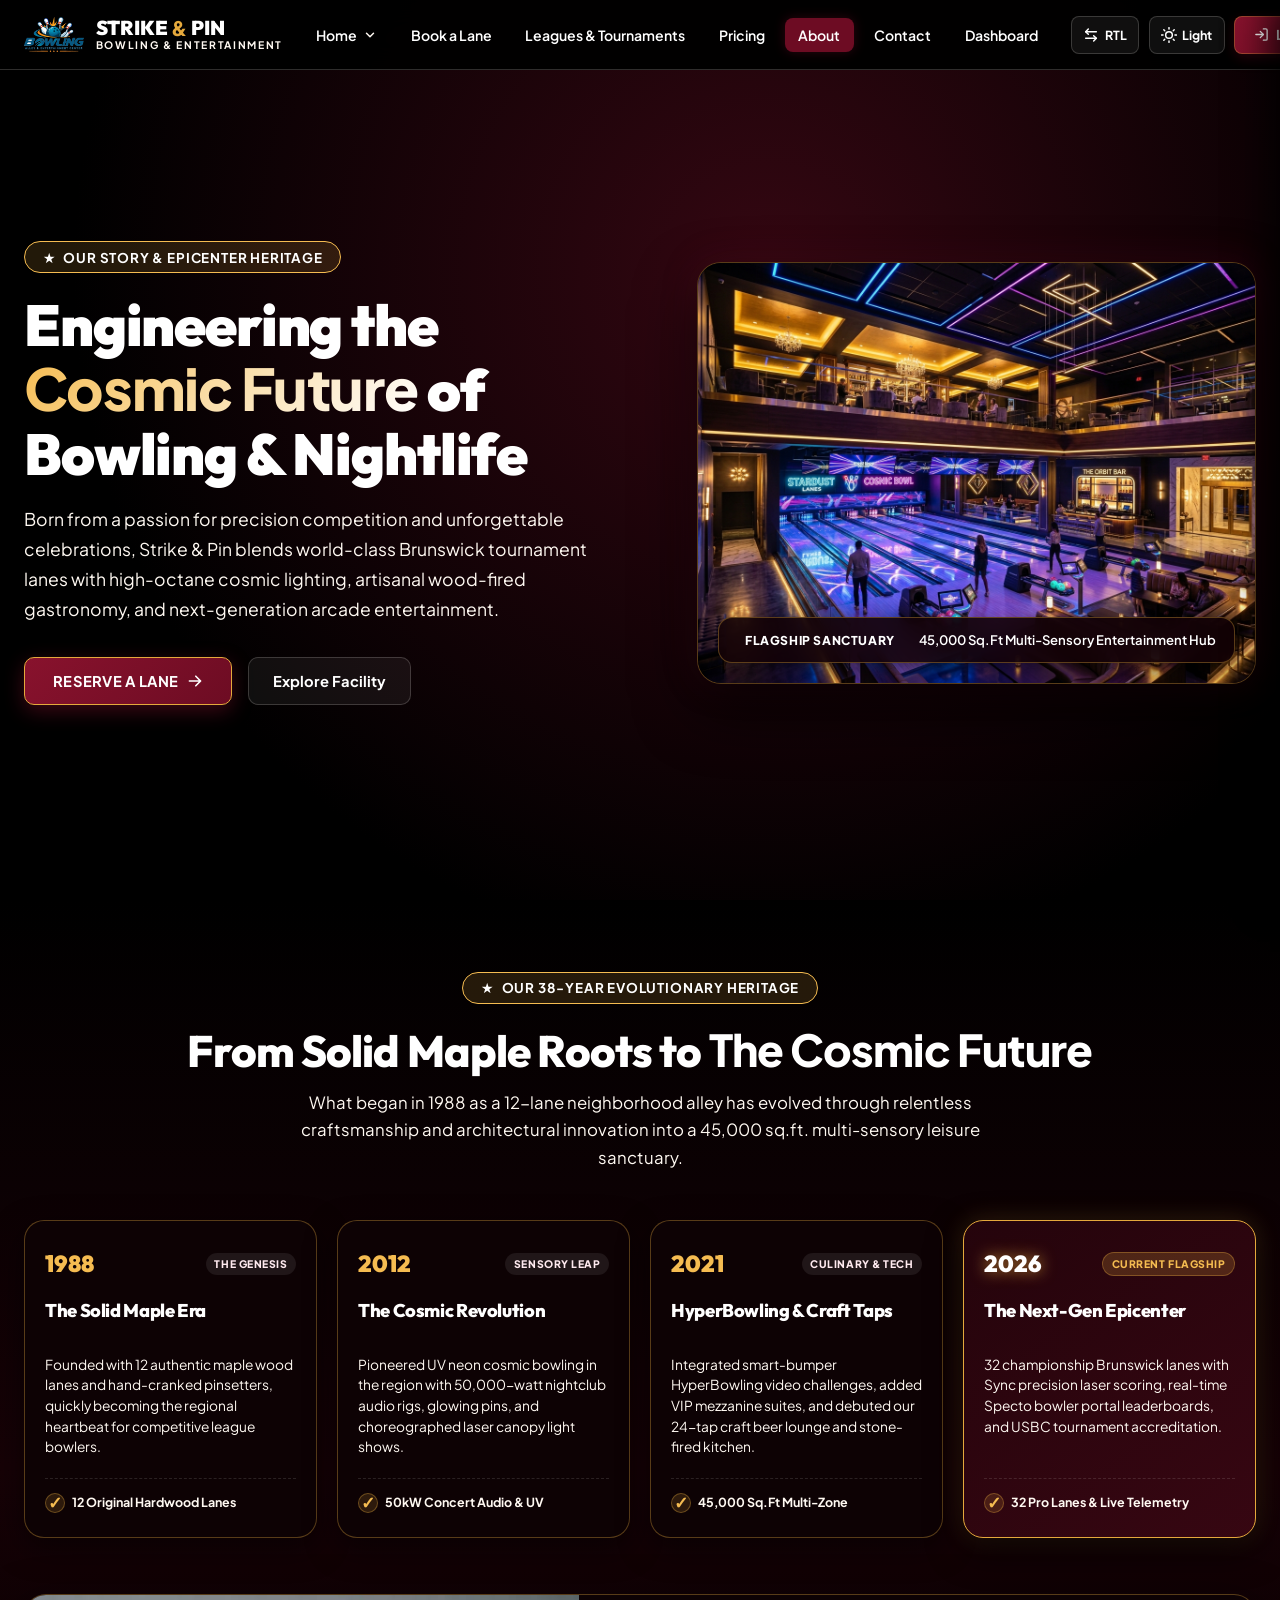
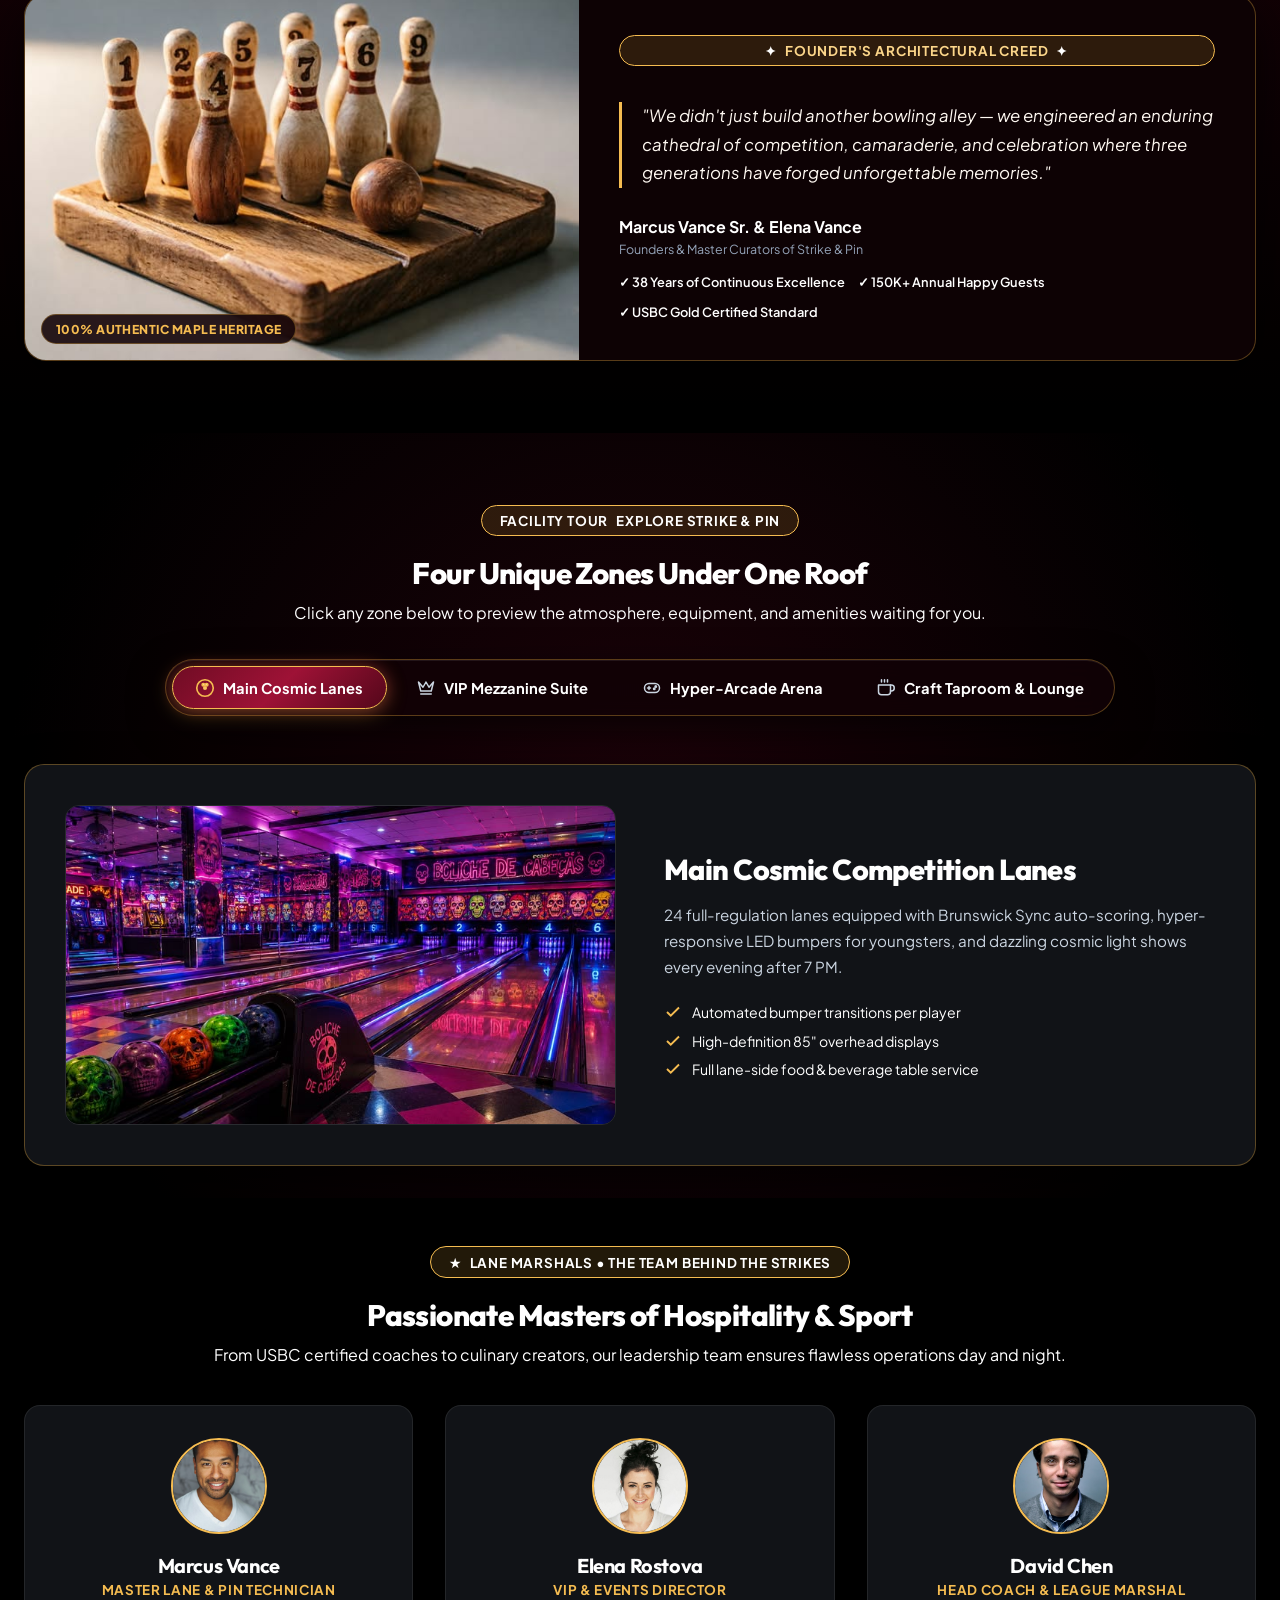
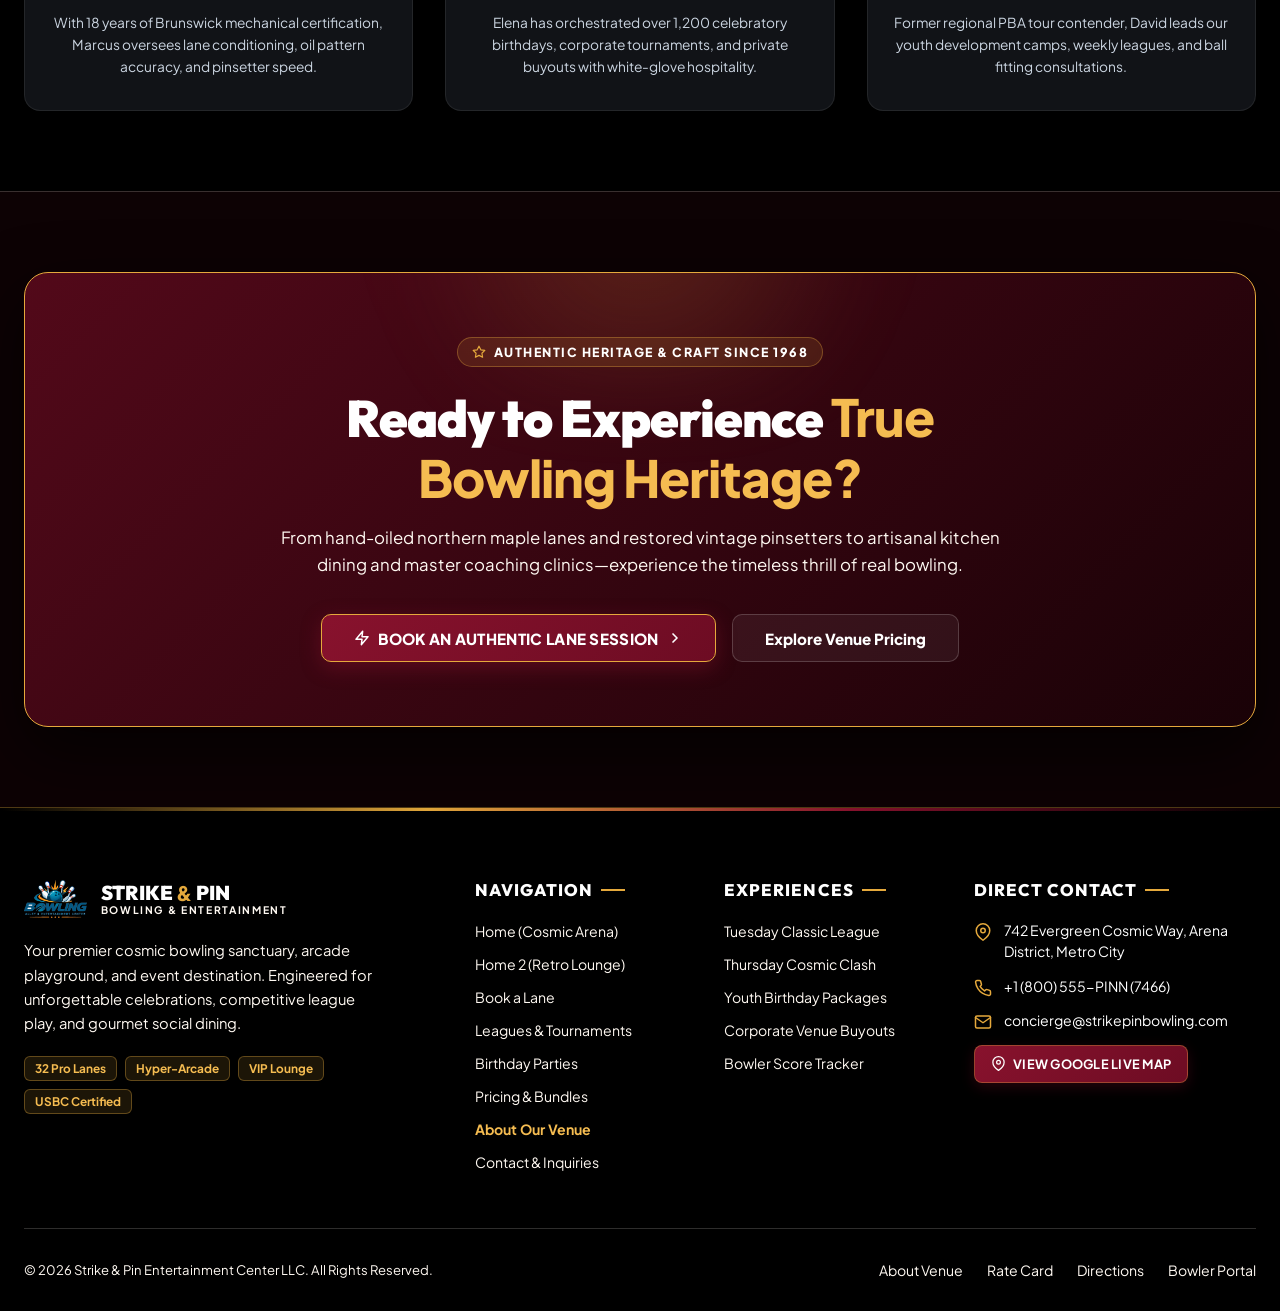
==== commit acd22015: "all changed" ====
--- a/about.html
+++ b/about.html
@@ -344,7 +344,7 @@
               choreographed laser canopy light shows.
             </p>
             <div class="era-stat-pill">
-              <span class="perk-check">✓</span> 50kW Concert Audio &amp; UV Lasers
+              <span class="perk-check">✓</span> 50kW Concert Audio &amp; UV
             </div>
           </article>
 
@@ -360,7 +360,7 @@
               craft beer lounge and stone-fired kitchen.
             </p>
             <div class="era-stat-pill">
-              <span class="perk-check">✓</span> 45,000 Sq.Ft Multi-Zone Center
+              <span class="perk-check">✓</span> 45,000 Sq.Ft Multi-Zone
             </div>
           </article>
 
@@ -728,7 +728,11 @@
             </p>
             <div class="site-cta-actions">
               <a href="book-lane.html" class="btn-primary">
-                <span>⚡ Book an Authentic Lane Session</span>
+                <svg viewBox="0 0 24 24" width="18" height="18" fill="none" stroke="currentColor" stroke-width="2.2"
+                  stroke-linecap="round" stroke-linejoin="round" aria-hidden="true">
+                  <polygon points="13 2 3 14 12 14 11 22 21 10 12 10 13 2"></polygon>
+                </svg>
+                <span>Book an Authentic Lane Session</span>
                 <svg viewBox="0 0 24 24" fill="none" stroke="currentColor" stroke-width="2.5" stroke-linecap="round"
                   stroke-linejoin="round" aria-hidden="true">
                   <polyline points="9 18 15 12 9 6"></polyline>
@@ -803,39 +807,46 @@
         </div>
 
         <!-- Column 4: Contact & Location -->
-        <div>
+        <div class="footer-col-contact">
           <h2 class="footer-heading">Direct Contact</h2>
-          <div class="footer-contact-item">
-            <svg viewBox="0 0 24 24" fill="none" stroke="currentColor" stroke-width="2" stroke-linecap="round"
-              stroke-linejoin="round" aria-hidden="true">
-              <path d="M21 10c0 7-9 13-9 13s-9-6-9-13a9 9 0 0 1 18 0z"></path>
-              <circle cx="12" cy="10" r="3"></circle>
-            </svg>
-            <span>742 Evergreen Cosmic Way, Arena District, Metro City</span>
-          </div>
-          <div class="footer-contact-item">
-            <svg viewBox="0 0 24 24" fill="none" stroke="currentColor" stroke-width="2" stroke-linecap="round"
-              stroke-linejoin="round" aria-hidden="true">
-              <path
-                d="M22 16.92v3a2 2 0 0 1-2.18 2 19.79 19.79 0 0 1-8.63-3.07 19.5 19.5 0 0 1-6-6 19.79 19.79 0 0 1-3.07-8.67A2 2 0 0 1 4.11 2h3a2 2 0 0 1 2 1.72 12.84 12.84 0 0 0 .7 2.81 2 2 0 0 1-.45 2.11L8.09 9.91a16 16 0 0 0 6 6l1.27-1.27a2 2 0 0 1 2.11-.45 12.84 12.84 0 0 0 2.81.7A2 2 0 0 1 22 16.92z">
-              </path>
-            </svg>
-            <span>+1 (800) 555-PINN (7466)</span>
-          </div>
-          <div class="footer-contact-item">
-            <svg viewBox="0 0 24 24" fill="none" stroke="currentColor" stroke-width="2" stroke-linecap="round"
-              stroke-linejoin="round" aria-hidden="true">
-              <path d="M4 4h16c1.1 0 2 .9 2 2v12c0 1.1-.9 2-2 2H4c-1.1 0-2-.9-2-2V6c0-1.1.9-2 2-2z"></path>
-              <polyline points="22,6 12,13 2,6"></polyline>
-            </svg>
-            <span>concierge@strikepinbowling.com</span>
-          </div>
-
-          <div style="margin-top: 1.25rem;">
-            <a href="contact.html#googleLiveMapSection" class="btn-login"
-              style="display: inline-block; padding: 0.5rem 1rem; font-size: 0.8rem;">
-              <span>📍 View Google Live Map</span>
-            </a>
+          <div class="footer-contact-items-grid">
+            <div class="footer-contact-item">
+              <svg viewBox="0 0 24 24" fill="none" stroke="currentColor" stroke-width="2" stroke-linecap="round"
+                stroke-linejoin="round" aria-hidden="true">
+                <path d="M21 10c0 7-9 13-9 13s-9-6-9-13a9 9 0 0 1 18 0z"></path>
+                <circle cx="12" cy="10" r="3"></circle>
+              </svg>
+              <span>742 Evergreen Cosmic Way, Arena District, Metro City</span>
+            </div>
+            <div class="footer-contact-item">
+              <svg viewBox="0 0 24 24" fill="none" stroke="currentColor" stroke-width="2" stroke-linecap="round"
+                stroke-linejoin="round" aria-hidden="true">
+                <path
+                  d="M22 16.92v3a2 2 0 0 1-2.18 2 19.79 19.79 0 0 1-8.63-3.07 19.5 19.5 0 0 1-6-6 19.79 19.79 0 0 1-3.07-8.67A2 2 0 0 1 4.11 2h3a2 2 0 0 1 2 1.72 12.84 12.84 0 0 0 .7 2.81 2 2 0 0 1-.45 2.11L8.09 9.91a16 16 0 0 0 6 6l1.27-1.27a2 2 0 0 1 2.11-.45 12.84 12.84 0 0 0 2.81.7A2 2 0 0 1 22 16.92z">
+                </path>
+              </svg>
+              <span>+1 (800) 555-PINN (7466)</span>
+            </div>
+            <div class="footer-contact-item">
+              <svg viewBox="0 0 24 24" fill="none" stroke="currentColor" stroke-width="2" stroke-linecap="round"
+                stroke-linejoin="round" aria-hidden="true">
+                <path d="M4 4h16c1.1 0 2 .9 2 2v12c0 1.1-.9 2-2 2H4c-1.1 0-2-.9-2-2V6c0-1.1.9-2 2-2z"></path>
+                <polyline points="22,6 12,13 2,6"></polyline>
+              </svg>
+              <span>concierge@strikepinbowling.com</span>
+            </div>
+
+            <div>
+              <a href="contact.html#googleLiveMapSection" class="btn-login"
+                style="display: inline-flex; align-items: center; gap: 0.45rem; padding: 0.5rem 1rem; font-size: 0.8rem;">
+                <svg viewBox="0 0 24 24" width="14" height="14" fill="none" stroke="currentColor" stroke-width="2"
+                  stroke-linecap="round" stroke-linejoin="round" aria-hidden="true">
+                  <path d="M21 10c0 7-9 13-9 13s-9-6-9-13a9 9 0 0 1 18 0z"></path>
+                  <circle cx="12" cy="10" r="3"></circle>
+                </svg>
+                <span>View Google Live Map</span>
+              </a>
+            </div>
           </div>
         </div>
 
--- a/assets/css/style.css
+++ b/assets/css/style.css
@@ -99,6 +99,8 @@
   color: var(--text-primary);
   text-rendering: optimizeLegibility;
   -webkit-font-smoothing: antialiased;
+  overflow-x: hidden;
+  max-width: 100vw;
 }
 
 body {
@@ -108,6 +110,8 @@
   display: flex;
   flex-direction: column;
   overflow-x: hidden;
+  max-width: 100vw;
+  width: 100%;
   transition: background-color var(--transition-normal), color var(--transition-normal);
 }
 
@@ -1559,10 +1563,11 @@
 .footer-contact-item {
   display: flex;
   align-items: flex-start;
-  gap: 0.65rem;
+  gap: 0.75rem;
   font-size: 0.88rem;
   color: var(--brand-cream);
-  margin-bottom: 0.75rem;
+  line-height: 1.5;
+  margin-bottom: 0;
 }
 
 .footer-contact-item svg {
@@ -1570,7 +1575,18 @@
   height: 18px;
   color: var(--brand-gold-500);
   flex-shrink: 0;
-  margin-top: 2px;
+  margin-top: 3px;
+}
+
+.footer-col-contact {
+  display: flex;
+  flex-direction: column;
+}
+
+.footer-contact-items-grid {
+  display: flex !important;
+  flex-direction: column !important;
+  gap: 0.85rem !important;
 }
 
 /* Footer Bottom Bar */
@@ -3239,20 +3255,36 @@
 .members-card-header {
   display: flex;
   justify-content: space-between;
-  align-items: flex-start;
+  align-items: center;
+  gap: 1.25rem;
   padding-bottom: 1.25rem;
   border-bottom: 1px solid var(--border-brand);
 }
 
 .members-badge-gold {
-  padding: 4px 12px;
-  border-radius: 6px;
-  background: var(--brand-gold-500);
-  color: #000000;
-  font-size: 0.76rem;
-  font-weight: 800;
+  display: inline-flex;
+  align-items: center;
+  gap: 0.45rem;
+  padding: 6px 14px;
+  border-radius: 999px;
+  background: linear-gradient(135deg, #F5BC51 0%, #D49022 100%);
+  color: #070103;
+  font-size: 0.78rem;
+  font-weight: 900;
   letter-spacing: 0.08em;
   text-transform: uppercase;
+  white-space: nowrap;
+  flex-shrink: 0;
+  box-shadow: 0 4px 14px rgba(229, 169, 60, 0.4);
+  border: 1px solid rgba(255, 255, 255, 0.4);
+  line-height: 1;
+}
+
+.members-badge-gold svg {
+  width: 13px;
+  height: 13px;
+  fill: currentColor;
+  flex-shrink: 0;
 }
 
 .members-benefits-list {
@@ -6070,24 +6102,26 @@
 .passports-grid {
   display: grid;
   grid-template-columns: repeat(3, 1fr);
-  gap: 2rem;
+  gap: 1.75rem;
+  align-items: stretch;
 }
 
 .passport-foil-card {
   background: linear-gradient(145deg, #1C0309, #0D0104);
   border: 2px solid var(--border-brand);
   border-radius: 24px;
-  padding: 2.25rem;
+  padding: 1.5rem;
   position: relative;
   transition: all 0.35s ease;
   display: flex;
   flex-direction: column;
-  justify-content: space-between;
+  height: 100%;
   box-shadow: 0 15px 40px rgba(0, 0, 0, 0.6);
+  box-sizing: border-box;
 }
 
 .passport-foil-card:hover {
-  transform: translateY(-8px);
+  transform: translateY(-6px);
   border-color: var(--accent-gold);
   box-shadow: 0 20px 50px rgba(229, 169, 60, 0.25);
 }
@@ -6095,6 +6129,36 @@
 .passport-foil-card.popular {
   border-color: var(--accent-gold);
   background: linear-gradient(145deg, #26040C, #120206);
+}
+
+.passport-card-image {
+  position: relative;
+  width: 100%;
+  height: 210px;
+  border-radius: 16px;
+  overflow: hidden;
+  margin-bottom: 1.25rem;
+  flex-shrink: 0;
+}
+
+.passport-card-image img {
+  width: 100%;
+  height: 100%;
+  display: block;
+  object-fit: cover;
+  transition: transform 0.5s ease;
+}
+
+.passport-foil-card:hover .passport-card-image img {
+  transform: scale(1.04);
+}
+
+.passport-card-content {
+  display: flex;
+  flex-direction: column;
+  flex: 1 1 auto;
+  height: 100%;
+  padding: 0;
 }
 
 .passport-seal-badge {
@@ -6117,25 +6181,33 @@
 
 .passport-title {
   font-family: var(--font-heading);
-  font-size: 1.45rem;
+  font-size: 1.35rem;
   font-weight: 800;
   color: var(--text-primary);
   margin-bottom: 0.5rem;
-  padding-right: 3rem;
+  min-height: 3.8rem;
+  display: flex;
+  align-items: flex-start;
+  line-height: 1.25;
 }
 
 .passport-desc {
-  font-size: 0.88rem;
+  font-size: 0.86rem;
   color: var(--text-secondary);
   line-height: 1.5;
-  margin-bottom: 1.5rem;
+  margin-bottom: 1.25rem;
+  min-height: 3.8rem;
 }
 
 .passport-price-box {
-  margin-bottom: 1.5rem;
-  padding: 1rem 0;
+  margin-bottom: 1.25rem;
+  padding: 0.85rem 0;
   border-top: 1px solid var(--border-brand);
   border-bottom: 1px solid var(--border-brand);
+  min-height: 76px;
+  display: flex;
+  flex-direction: column;
+  justify-content: center;
 }
 
 .passport-price-val {
@@ -6154,10 +6226,26 @@
 .passport-features-list {
   list-style: none;
   padding: 0;
-  margin: 0 0 2rem 0;
+  margin: 0 0 1.75rem 0;
   display: flex;
   flex-direction: column;
   gap: 0.75rem;
+  flex-grow: 1;
+  min-height: 195px;
+}
+
+.passport-card-content .btn,
+.passport-foil-card .btn {
+  margin-top: auto !important;
+  width: 100%;
+  height: 48px;
+  display: inline-flex;
+  align-items: center;
+  justify-content: center;
+  font-weight: 800;
+  text-transform: uppercase;
+  font-size: 0.85rem;
+  letter-spacing: 0.05em;
 }
 
 .passport-feature-item {
@@ -7455,10 +7543,10 @@
   top: 68px;
   left: 0;
   bottom: 0;
-  width: 250px;
+  width: 265px;
   background: rgba(10, 1, 3, 0.98);
   border-right: 1px solid rgba(229, 169, 60, 0.18);
-  padding: 1.5rem 1rem;
+  padding: 1.5rem 0.85rem;
   display: flex;
   flex-direction: column;
   justify-content: space-between;
@@ -7466,7 +7554,7 @@
   overflow-y: auto;
 }
 
-@media (max-width: 1024px) {
+@media (max-width: 1100px) {
   .dash-sidebar {
     display: none !important;
   }
@@ -7481,19 +7569,21 @@
 .dash-nav-btn {
   display: flex;
   align-items: center;
+  justify-content: flex-start !important;
   gap: 0.85rem;
-  padding: 0.82rem 1.1rem;
+  padding: 0.8rem 1rem;
   border-radius: 12px;
   border: 1px solid transparent;
   background: transparent;
   color: rgba(255, 249, 242, 0.7);
-  font-size: 0.9rem;
+  font-size: 0.88rem;
   font-weight: 600;
   text-decoration: none;
   cursor: pointer;
   transition: all 0.2s ease;
   width: 100%;
   text-align: left;
+  white-space: nowrap;
 }
 
 .dash-nav-btn:hover {
@@ -7545,14 +7635,12 @@
   border-color: rgba(229, 169, 60, 0.45);
 }
 
-/* Scrollable Main Area: Deep Cosmic Dark Theme matching About & Contact */
 .dash-body {
   background-color: #070103 !important;
   color: #fff9f2 !important;
 }
 
 .dash-main-area {
-  margin-left: 250px;
   margin-top: 68px;
   padding: 2.75rem 2.75rem 5rem;
   min-height: calc(100vh - 68px);
@@ -7561,6 +7649,131 @@
     #070103 !important;
   color: #fff9f2 !important;
   transition: background-color 0.25s ease, color 0.25s ease;
+  width: 100%;
+  box-sizing: border-box;
+}
+
+/* Desktop Sidebar & Main Area Layout (>= 1101px) */
+@media (min-width: 1101px) {
+  .dash-main-area {
+    margin-left: 265px;
+    width: calc(100% - 265px);
+  }
+
+  html[dir="ltr"] .dash-sidebar,
+  html:not([dir="rtl"]) .dash-sidebar {
+    left: 0 !important;
+    right: auto !important;
+    border-right: 1px solid rgba(229, 169, 60, 0.18) !important;
+    border-left: none !important;
+  }
+
+  html[dir="ltr"] .dash-main-area,
+  html:not([dir="rtl"]) .dash-main-area {
+    margin-left: 265px !important;
+    margin-right: 0 !important;
+    width: calc(100% - 265px) !important;
+  }
+
+  html[dir="rtl"] .dash-sidebar {
+    right: 0 !important;
+    left: auto !important;
+    border-left: 1px solid rgba(229, 169, 60, 0.18) !important;
+    border-right: none !important;
+  }
+
+  html[dir="rtl"] .dash-main-area {
+    margin-right: 265px !important;
+    margin-left: 0 !important;
+    width: calc(100% - 265px) !important;
+  }
+}
+
+/* --- Strict LTR / RTL Directional Engine for Dashboard Controls --- */
+html[dir="ltr"] .dash-nav-btn,
+html:not([dir="rtl"]) .dash-nav-btn {
+  flex-direction: row !important;
+  justify-content: flex-start !important;
+  text-align: left !important;
+}
+
+html[dir="ltr"] .dash-nav-btn .dash-nav-icon,
+html:not([dir="rtl"]) .dash-nav-btn .dash-nav-icon {
+  order: 1 !important;
+  margin: 0 !important;
+}
+
+html[dir="ltr"] .dash-nav-btn span,
+html:not([dir="rtl"]) .dash-nav-btn span {
+  order: 2 !important;
+  margin: 0 !important;
+  text-align: left !important;
+}
+
+html[dir="ltr"] .dash-user-dropdown-panel,
+html:not([dir="rtl"]) .dash-user-dropdown-panel {
+  right: 0 !important;
+  left: auto !important;
+  text-align: left !important;
+}
+
+html[dir="ltr"] .dash-user-dropdown-item,
+html:not([dir="rtl"]) .dash-user-dropdown-item {
+  flex-direction: row !important;
+  justify-content: flex-start !important;
+  text-align: left !important;
+}
+
+html[dir="ltr"] .dash-user-dropdown-item svg,
+html:not([dir="rtl"]) .dash-user-dropdown-item svg {
+  order: 1 !important;
+  margin: 0 !important;
+}
+
+html[dir="ltr"] .dash-user-dropdown-item span,
+html:not([dir="rtl"]) .dash-user-dropdown-item span {
+  order: 2 !important;
+  margin: 0 !important;
+  text-align: left !important;
+}
+
+/* RTL Direction Rules */
+html[dir="rtl"] .dash-nav-btn {
+  flex-direction: row-reverse !important;
+  justify-content: flex-end !important;
+  text-align: right !important;
+  gap: 0.85rem !important;
+}
+
+html[dir="rtl"] .dash-nav-btn .dash-nav-icon {
+  order: 2 !important;
+}
+
+html[dir="rtl"] .dash-nav-btn span {
+  order: 1 !important;
+  text-align: right !important;
+}
+
+html[dir="rtl"] .dash-user-dropdown-panel {
+  left: 0 !important;
+  right: auto !important;
+  text-align: right !important;
+}
+
+html[dir="rtl"] .dash-user-dropdown-item {
+  flex-direction: row-reverse !important;
+  justify-content: flex-end !important;
+  text-align: right !important;
+  gap: 0.65rem !important;
+}
+
+html[dir="rtl"] .dash-user-dropdown-item svg {
+  order: 2 !important;
+}
+
+html[dir="rtl"] .dash-user-dropdown-item span {
+  order: 1 !important;
+  text-align: right !important;
 }
 
 /* Welcome Card */
@@ -8128,18 +8341,21 @@
 .heritage-eras-grid {
   display: grid;
   grid-template-columns: repeat(4, 1fr);
-  gap: 1.5rem;
+  gap: 1.25rem;
   margin-bottom: 3.5rem;
+  align-items: stretch;
 }
 
 .era-milestone-card {
   background: var(--bg-surface);
   border: 1px solid var(--border-brand);
   border-radius: 20px;
-  padding: 1.75rem 1.5rem;
+  padding: 1.5rem 1.25rem;
   display: flex;
   flex-direction: column;
   justify-content: space-between;
+  height: 100%;
+  box-sizing: border-box;
   box-shadow: 0 10px 30px rgba(0, 0, 0, 0.5);
   transition: transform 0.3s ease, border-color 0.3s ease, box-shadow 0.3s ease;
   position: relative;
@@ -8161,6 +8377,7 @@
   display: flex;
   justify-content: space-between;
   align-items: center;
+  min-height: 38px;
   margin-bottom: 1rem;
 }
 
@@ -8169,6 +8386,7 @@
   font-size: 1.45rem;
   font-weight: 900;
   color: var(--accent-gold);
+  line-height: 1;
 }
 
 .era-year-badge.highlight {
@@ -8177,14 +8395,15 @@
 }
 
 .era-phase-tag {
-  font-size: 0.72rem;
+  font-size: 0.65rem;
   font-weight: 800;
   text-transform: uppercase;
-  letter-spacing: 0.06em;
-  padding: 0.25rem 0.65rem;
+  letter-spacing: 0.05em;
+  padding: 0.28rem 0.55rem;
   border-radius: 999px;
   background: rgba(255, 255, 255, 0.08);
   color: var(--text-muted);
+  white-space: nowrap;
 }
 
 .era-phase-tag.gold {
@@ -8199,14 +8418,19 @@
   font-weight: 800;
   color: #FFFFFF;
   margin: 0 0 0.65rem 0;
+  min-height: 2.85rem;
+  display: flex;
+  align-items: flex-start;
+  line-height: 1.25;
 }
 
 .era-card-desc {
-  font-size: 0.88rem;
+  font-size: 0.86rem;
   color: var(--text-secondary);
-  line-height: 1.55;
+  line-height: 1.5;
   margin-bottom: 1.25rem;
-  flex: 1;
+  flex: 1 1 auto;
+  min-height: 5.5rem;
 }
 
 .era-stat-pill {
@@ -8215,9 +8439,13 @@
   color: var(--brand-cream);
   display: flex;
   align-items: center;
+  flex-wrap: wrap;
   gap: 0.45rem;
   padding-top: 0.85rem;
   border-top: 1px dashed rgba(255, 249, 242, 0.12);
+  margin-top: auto;
+  white-space: normal;
+  line-height: 1.3;
 }
 
 /* Panoramic Heritage Founder Banner */
@@ -8651,15 +8879,16 @@
 .passport-foil-card {
   display: flex;
   flex-direction: column;
-  overflow: hidden;
   height: 100%;
+  box-sizing: border-box;
 }
 
 .passport-card-image {
   position: relative;
   width: 100%;
-  height: 260px;
+  height: 210px;
   overflow: hidden;
+  border-radius: 14px;
 }
 
 .passport-card-image img {
@@ -8677,16 +8906,51 @@
 .passport-card-content {
   display: flex;
   flex-direction: column;
-  flex: 1;
-  padding: 2rem;
+  flex: 1 1 auto;
+  height: 100%;
+  padding: 1.25rem 0 0;
+}
+
+.passport-card-content .passport-title {
+  min-height: 3.8rem;
+  display: flex;
+  align-items: flex-start;
+  line-height: 1.25;
+}
+
+.passport-card-content .passport-desc {
+  min-height: 3.8rem;
+  line-height: 1.5;
+}
+
+.passport-card-content .passport-price-box {
+  min-height: 76px;
+  display: flex;
+  flex-direction: column;
+  justify-content: center;
 }
 
 .passport-card-content .passport-features-list {
-  margin-bottom: 2rem;
-}
-
-.passport-card-content .btn {
-  margin-top: auto;
+  display: flex;
+  flex-direction: column;
+  gap: 0.75rem;
+  flex-grow: 1;
+  min-height: 195px;
+  margin-bottom: 1.5rem;
+}
+
+.passport-card-content .btn,
+.passport-foil-card .btn {
+  margin-top: auto !important;
+  width: 100%;
+  height: 48px;
+  display: inline-flex;
+  align-items: center;
+  justify-content: center;
+  font-weight: 800;
+  text-transform: uppercase;
+  font-size: 0.85rem;
+  letter-spacing: 0.05em;
 }
 
 .passport-card-image .passport-seal-badge {
@@ -9911,7 +10175,7 @@
   box-sizing: border-box !important;
 }
 
-@media (max-width: 1024px) {
+@media (max-width: 1100px) {
   .booking-hero-banner,
   .leagues-hero-section,
   .pricing-hero-section,
--- a/assets/css/responsive.css
+++ b/assets/css/responsive.css
@@ -62,13 +62,45 @@
     justify-content: center;
   }
 
+  .footer-inner {
+    padding-bottom: 6rem !important;
+  }
+
   .footer-grid {
     grid-template-columns: 1fr 1fr;
-    gap: 2.5rem;
+    gap: 2.75rem 2rem;
   }
 
   .footer-col-brand {
     grid-column: span 2;
+  }
+
+  .footer-col-contact {
+    grid-column: span 2;
+    border-top: 1px solid rgba(255, 255, 255, 0.08);
+    padding-top: 2rem;
+    margin-top: 0.5rem;
+  }
+
+  .footer-contact-items-grid {
+    display: flex !important;
+    flex-direction: column !important;
+    gap: 0.85rem !important;
+    align-items: flex-start !important;
+  }
+
+  .footer-bottom {
+    flex-direction: column;
+    align-items: center;
+    text-align: center;
+    gap: 1.25rem;
+    padding-top: 2rem;
+  }
+
+  .footer-bottom-links {
+    justify-content: center;
+    flex-wrap: wrap;
+    gap: 1rem 1.75rem;
   }
 }
 
@@ -97,7 +129,7 @@
   }
 
   .footer-inner {
-    padding: 3.5rem 1.25rem 1.5rem;
+    padding: 3.5rem 1.25rem 6rem !important;
   }
 }
 
@@ -154,24 +186,43 @@
     height: 38px;
   }
 
+  .footer-inner {
+    padding: 3rem 1.25rem 6rem !important;
+  }
+
   .footer-grid {
-    grid-template-columns: 1fr;
-    gap: 2.25rem;
+    grid-template-columns: 1fr 1fr;
+    gap: 2.25rem 1.25rem;
   }
 
   .footer-col-brand {
-    grid-column: span 1;
+    grid-column: span 2;
+  }
+
+  .footer-col-contact {
+    grid-column: span 2;
+    border-top: 1px solid rgba(255, 255, 255, 0.08);
+    padding-top: 1.75rem;
+  }
+
+  .footer-contact-items-grid {
+    display: flex;
+    flex-direction: column;
+    gap: 0.85rem;
   }
 
   .footer-bottom {
     flex-direction: column;
-    align-items: flex-start;
-    gap: 1rem;
+    align-items: center;
+    text-align: center;
+    gap: 1.25rem;
+    padding-top: 1.75rem;
   }
 
   .footer-bottom-links {
+    justify-content: center;
     flex-wrap: wrap;
-    gap: 1rem;
+    gap: 0.75rem 1.25rem;
   }
 }
 
@@ -709,6 +760,12 @@
   .members-pass-card {
     padding: 2rem 1.25rem;
   }
+
+  .members-card-header {
+    flex-wrap: wrap;
+    align-items: flex-start;
+    gap: 0.85rem;
+  }
 }
 
 @media (max-width: 380px) {
@@ -1072,7 +1129,7 @@
 }
 
 /* --- Party Celebrations Responsive Adjustments --- */
-@media (max-width: 1024px) {
+@media (max-width: 1100px) {
   .party-hero-grid,
   .party-studio-grid,
   .arcade-bonus-wrap {
@@ -1119,7 +1176,7 @@
 }
 
 /* --- Pricing System Responsive Adjustments --- */
-@media (max-width: 1024px) {
+@media (max-width: 1100px) {
   .pricing-hero-grid,
   .pricing-hero-showcase-grid,
   .exchange-grid-layout,
@@ -1309,7 +1366,7 @@
 }
 
 /* --- Contact Page Modern Responsive Rules --- */
-@media (max-width: 1024px) {
+@media (max-width: 1100px) {
   .contact-hero-section {
     padding: 2rem 0 2.5rem;
     min-height: auto;
@@ -1470,15 +1527,20 @@
 }
 
 /* --- Dashboard Responsive Adjustments --- */
-@media (max-width: 1024px) {
+@media (max-width: 1100px) {
   /* On mobile and tablet, sidebar is tucked inside mobile menu drawer */
   .dash-sidebar {
     display: none !important;
   }
 
+  html[dir="ltr"] .dash-main-area,
+  html[dir="rtl"] .dash-main-area,
+  html:not([dir="rtl"]) .dash-main-area,
   .dash-main-area {
     margin-left: 0 !important;
+    margin-right: 0 !important;
     width: 100% !important;
+    max-width: 100% !important;
     margin-top: 68px !important;
     padding: 2rem 1.5rem 4rem !important;
   }
@@ -1518,12 +1580,20 @@
   }
 
   .dash-metrics-grid {
-    grid-template-columns: repeat(2, 1fr);
+    grid-template-columns: repeat(4, 1fr);
+    gap: 1rem;
   }
 
   .schedule-stages-row {
     grid-template-columns: repeat(3, 1fr);
     gap: 1.25rem;
+  }
+}
+
+@media (max-width: 860px) {
+  .dash-metrics-grid {
+    grid-template-columns: repeat(2, 1fr) !important;
+    gap: 0.85rem !important;
   }
 }
 
@@ -1595,8 +1665,17 @@
 /* --------------------------------------------------------------------------
    About Page & Universal Footer Responsiveness
    -------------------------------------------------------------------------- */
-@media (max-width: 1024px) {
-  .about-hero-grid,
+@media (max-width: 1100px) {
+  .about-hero-grid {
+    grid-template-columns: 1.05fr 0.95fr;
+    gap: 2rem;
+    align-items: center;
+  }
+
+  .about-hero-visual-img {
+    height: 380px;
+  }
+
   .about-story-grid,
   .about-zone-pane {
     grid-template-columns: 1fr;
@@ -1611,9 +1690,9 @@
     grid-template-columns: repeat(2, 1fr);
   }
 
-  /* Heritage Section Responsive (1024px) */
+  /* Heritage Section Responsive (<= 1100px) */
   .heritage-eras-grid {
-    grid-template-columns: repeat(2, 1fr);
+    grid-template-columns: repeat(2, 1fr) !important;
     gap: 1.25rem;
     margin-bottom: 2.5rem;
   }
@@ -1624,6 +1703,13 @@
 
   .heritage-panorama-visual {
     min-height: 260px;
+  }
+}
+
+@media (max-width: 860px) {
+  .about-hero-grid {
+    grid-template-columns: 1fr;
+    gap: 2.25rem;
   }
 }
 
@@ -1713,23 +1799,20 @@
     padding: 0.65rem 0.75rem;
   }
 
+  .footer-inner {
+    padding-bottom: 6rem !important;
+  }
+}
+
+@media (max-width: 420px) {
   .footer-grid {
     grid-template-columns: 1fr;
     gap: 2rem;
   }
 
-  .footer-col-brand {
+  .footer-col-brand,
+  .footer-col-contact {
     grid-column: span 1;
-  }
-
-  .footer-bottom {
-    flex-direction: column;
-    text-align: center;
-    gap: 1rem;
-  }
-
-  .footer-bottom-links {
-    justify-content: center;
   }
 }
 
@@ -1801,7 +1884,7 @@
   box-sizing: border-box !important;
 }
 
-@media (max-width: 1024px) {
+@media (max-width: 1100px) {
   .booking-hero-banner,
   .leagues-hero-section,
   .pricing-hero-section,
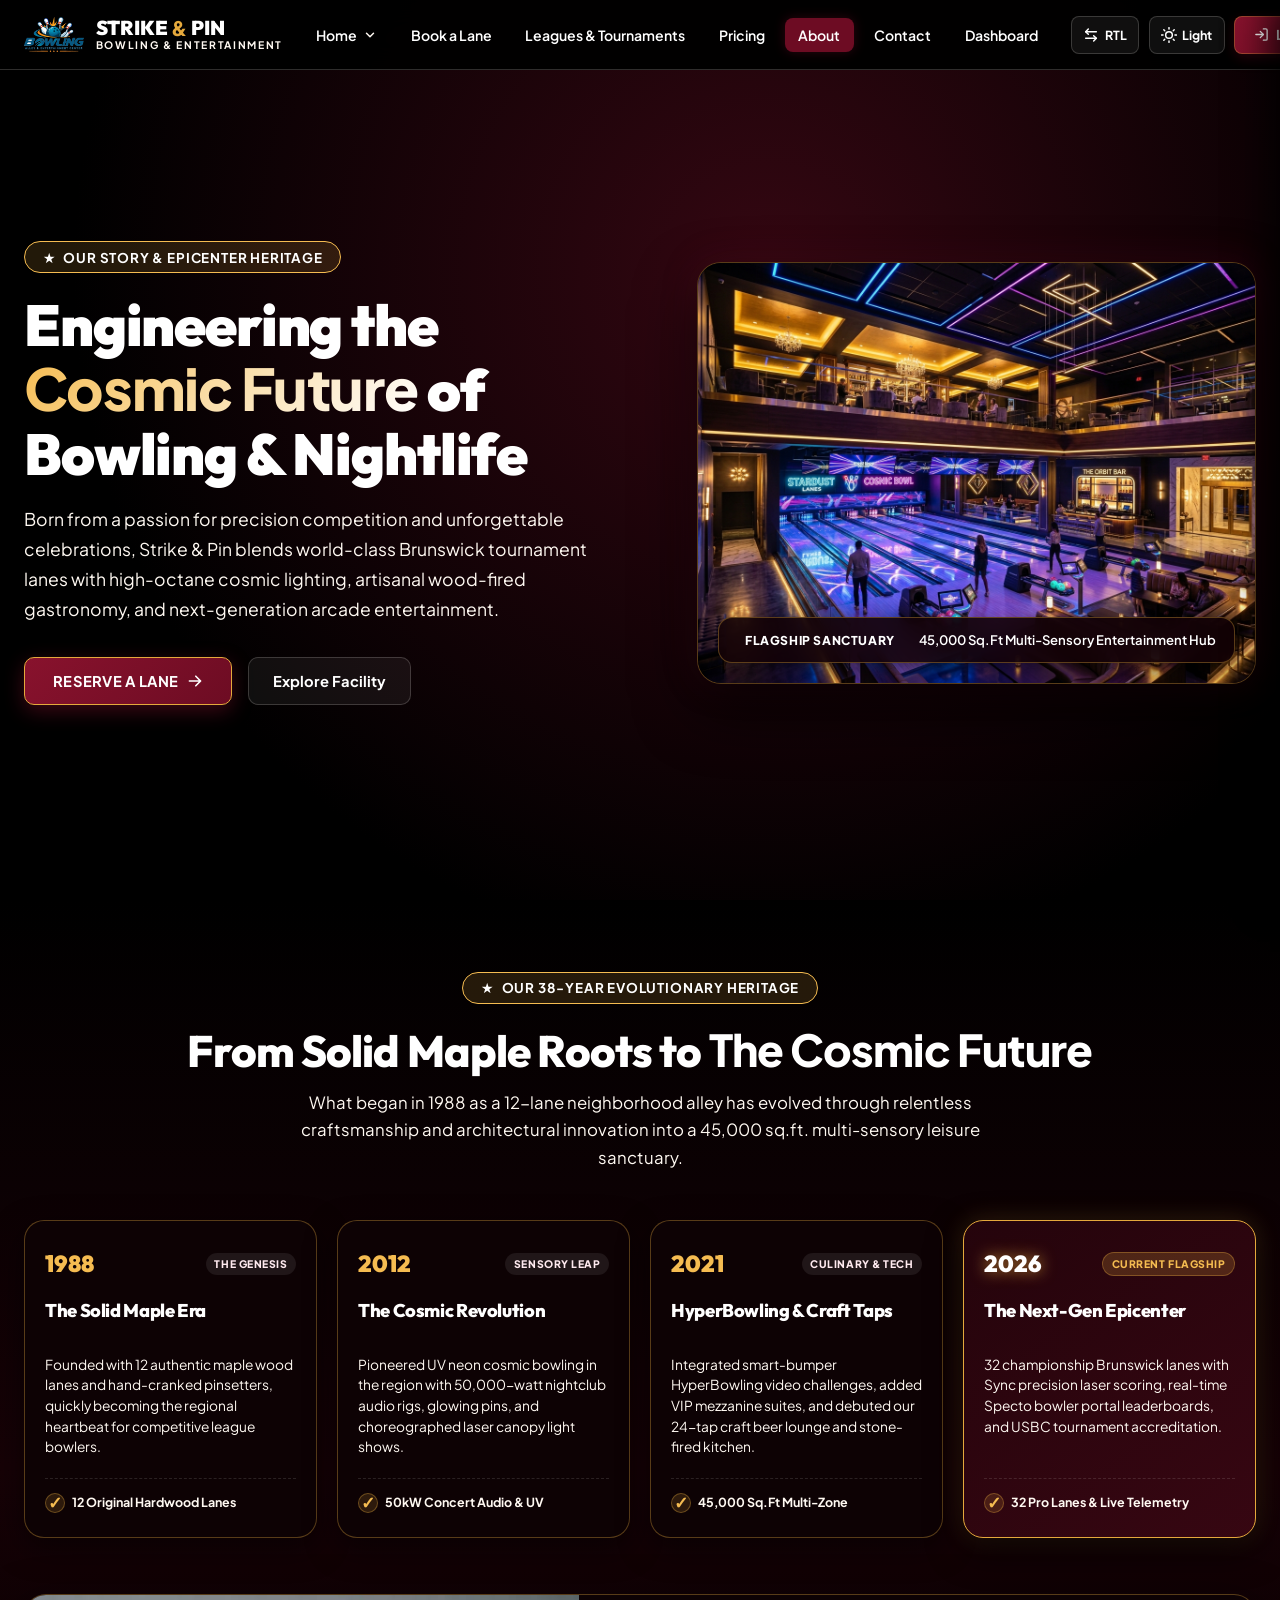
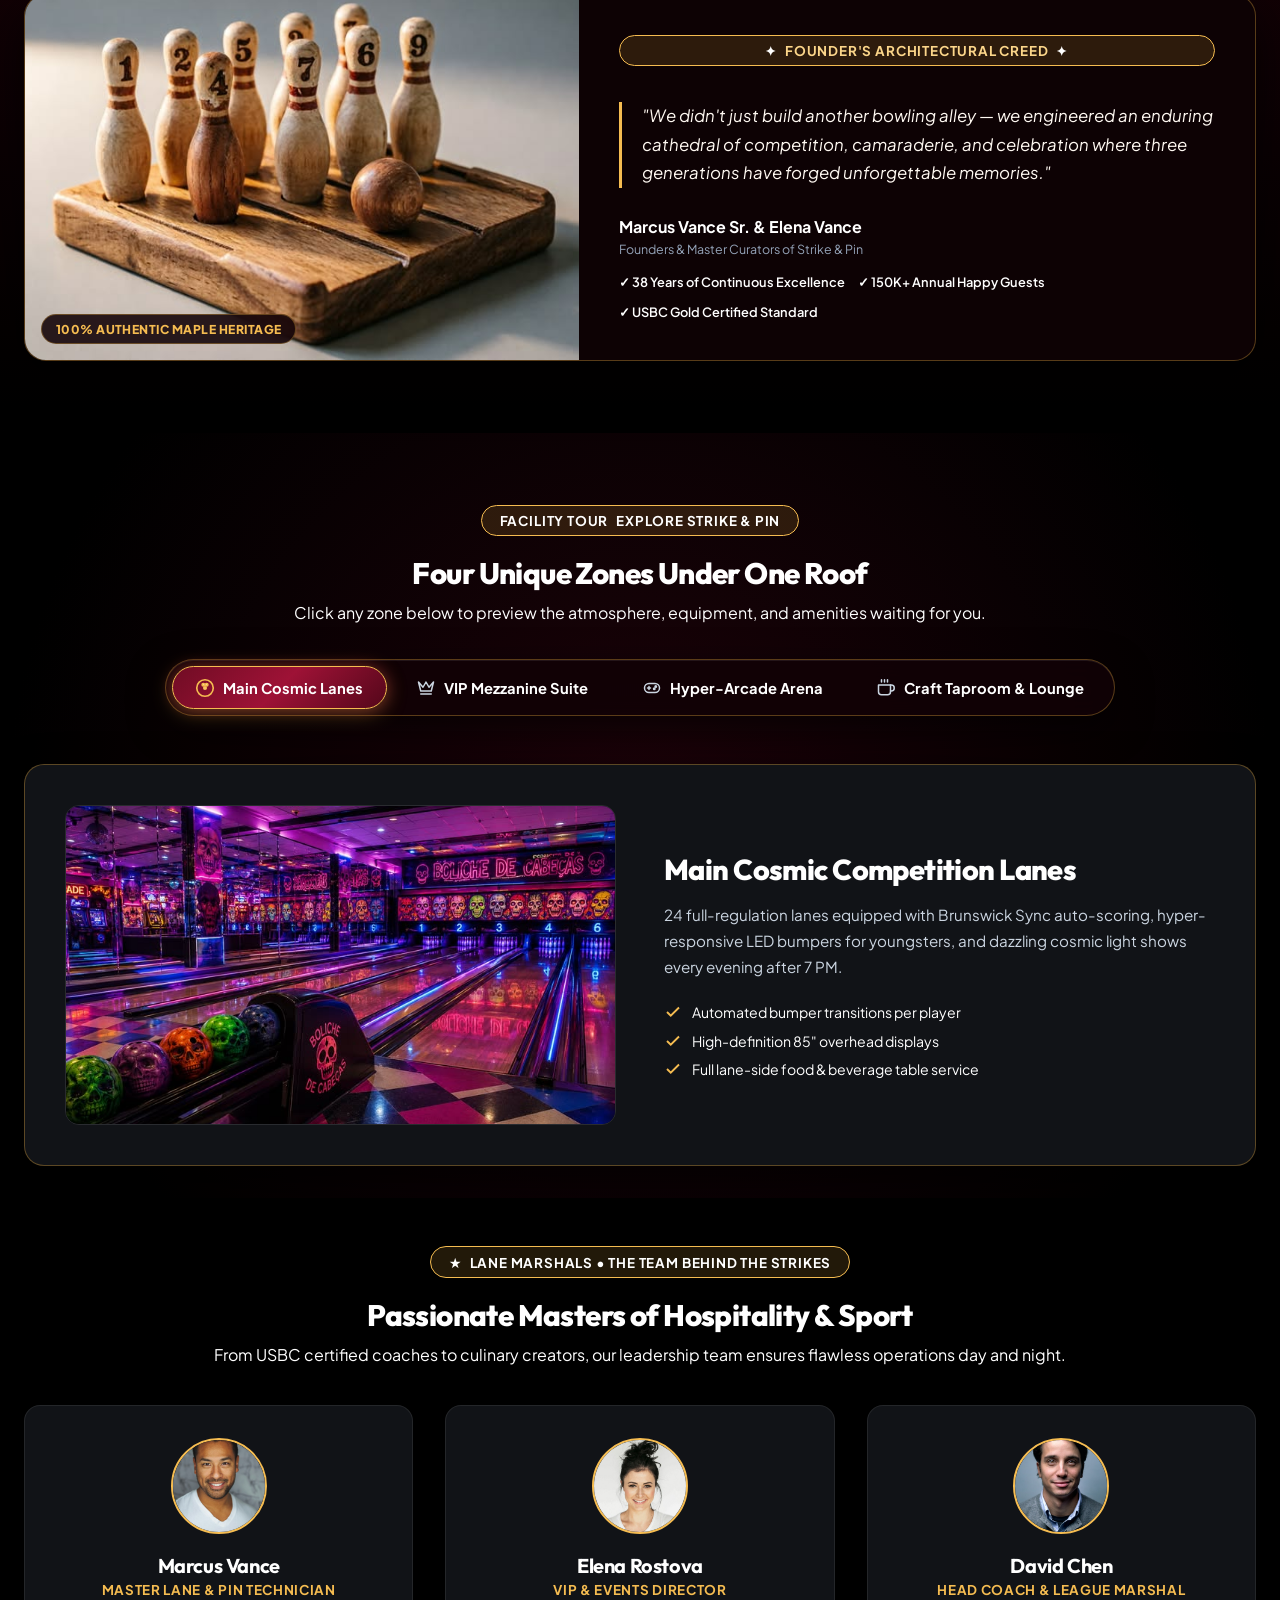
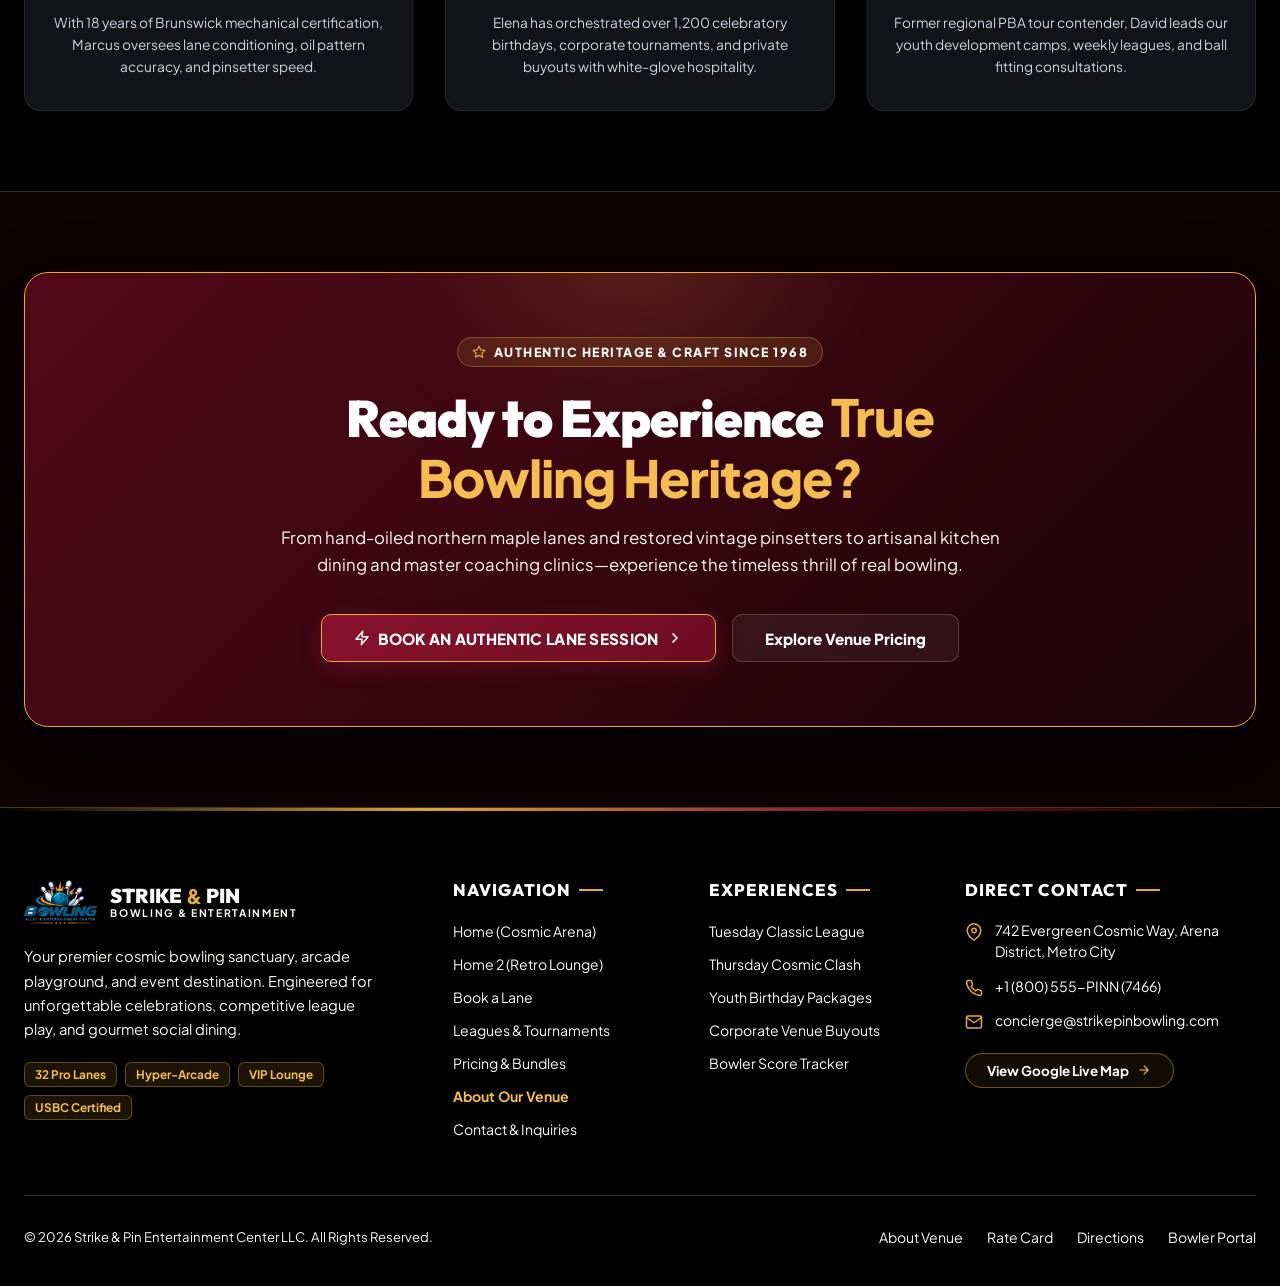
==== commit 5fe80dcc: "update" ====
--- a/about.html
+++ b/about.html
@@ -759,13 +759,13 @@
 
         <!-- Column 1: Brand & Editorial Bio -->
         <div class="footer-col-brand">
-          <div class="footer-brand-header">
+          <a href="index.html" class="footer-brand-header" aria-label="Strike & Pin Homepage">
             <img src="assets/images/icons/logo.png" alt="Strike & Pin Logo" class="footer-logo-img">
             <div class="brand-text-group">
               <span class="brand-title">Strike<span>&</span>Pin</span>
               <span class="brand-subtitle">Bowling & Entertainment</span>
             </div>
-          </div>
+          </a>
           <p class="footer-description">
             Your premier cosmic bowling sanctuary, arcade playground, and event destination. Engineered for
             unforgettable celebrations, competitive league play, and gourmet social dining.
@@ -786,7 +786,6 @@
             <li><a href="home-2.html" class="footer-link">Home 2 (Retro Lounge)</a></li>
             <li><a href="book-lane.html" class="footer-link">Book a Lane</a></li>
             <li><a href="leagues.html" class="footer-link">Leagues &amp; Tournaments</a></li>
-            <li><a href="birthday-parties.html" class="footer-link">Birthday Parties</a></li>
             <li><a href="pricing.html" class="footer-link">Pricing &amp; Bundles</a></li>
             <li><a href="about.html" class="footer-link" style="color: var(--accent-gold); font-weight: 700;">About Our
                 Venue</a></li>
@@ -837,14 +836,12 @@
             </div>
 
             <div>
-              <a href="contact.html#googleLiveMapSection" class="btn-login"
-                style="display: inline-flex; align-items: center; gap: 0.45rem; padding: 0.5rem 1rem; font-size: 0.8rem;">
+              <a href="contact.html#googleLiveMapSection" class="footer-pill-btn">
+                <span>View Google Live Map</span>
                 <svg viewBox="0 0 24 24" width="14" height="14" fill="none" stroke="currentColor" stroke-width="2"
                   stroke-linecap="round" stroke-linejoin="round" aria-hidden="true">
-                  <path d="M21 10c0 7-9 13-9 13s-9-6-9-13a9 9 0 0 1 18 0z"></path>
-                  <circle cx="12" cy="10" r="3"></circle>
-                </svg>
-                <span>View Google Live Map</span>
+                  <path d="M5 12h14M12 5l7 7-7 7"></path>
+                </svg>
               </a>
             </div>
           </div>
--- a/assets/css/style.css
+++ b/assets/css/style.css
@@ -810,8 +810,8 @@
 .footer-logo-img,
 .footer-brand img,
 .site-footer img {
-  height: 38px;
-  max-height: 38px;
+  height: 44px;
+  max-height: 44px;
   width: auto;
   max-width: 150px;
   object-fit: contain;
@@ -1438,13 +1438,14 @@
 .footer-inner {
   max-width: 1360px;
   margin: 0 auto;
-  padding: 4.5rem 1.5rem 2rem;
+  padding: 4.5rem 1.5rem 2.5rem;
 }
 
 .footer-grid {
   display: grid;
-  grid-template-columns: 2fr 1fr 1fr 1.4fr;
-  gap: 3rem;
+  grid-template-columns: 1.8fr 1fr 1fr 1.35fr;
+  gap: 2.5rem;
+  align-items: start;
   margin-bottom: 3.5rem;
 }
 
@@ -1455,15 +1456,37 @@
 }
 
 .footer-brand-header {
-  display: flex;
+  display: inline-flex;
   align-items: center;
   gap: 0.85rem;
+  text-decoration: none;
+  color: inherit;
+  cursor: pointer;
+  width: fit-content;
+  transition: transform var(--transition-fast, 0.2s ease), opacity var(--transition-fast, 0.2s ease);
+}
+
+.footer-brand-header:hover {
+  text-decoration: none;
+  opacity: 0.95;
+  transform: translateY(-2px);
+}
+
+.footer-brand-header:hover .footer-logo-img {
+  transform: scale(1.06) rotate(-2deg);
+}
+
+.footer-brand-header:hover .brand-title {
+  color: var(--brand-gold-400);
 }
 
 .footer-logo-img {
-  height: 48px;
+  height: 44px;
+  max-height: 44px;
   width: auto;
   object-fit: contain;
+  transition: transform 0.25s ease;
+  vertical-align: middle;
 }
 
 .footer-description {
@@ -1503,6 +1526,7 @@
   display: flex;
   align-items: center;
   gap: 0.5rem;
+  white-space: nowrap;
 }
 
 .footer-heading::after {
@@ -1511,6 +1535,7 @@
   width: 24px;
   height: 2px;
   background: var(--brand-gold-500);
+  flex-shrink: 0;
 }
 
 .footer-links-list {
@@ -1587,6 +1612,31 @@
   display: flex !important;
   flex-direction: column !important;
   gap: 0.85rem !important;
+}
+
+.footer-pill-btn {
+  display: inline-flex;
+  align-items: center;
+  gap: 0.5rem;
+  padding: 0.5rem 1.35rem;
+  border-radius: 9999px;
+  border: 1px solid rgba(229, 169, 60, 0.45);
+  background: rgba(229, 169, 60, 0.08);
+  color: var(--brand-gold-400);
+  font-size: 0.84rem;
+  font-weight: 700;
+  text-decoration: none;
+  margin-top: 0.5rem;
+  width: fit-content;
+  transition: all var(--transition-fast, 0.2s ease);
+}
+
+.footer-pill-btn:hover {
+  background: rgba(229, 169, 60, 0.2);
+  border-color: var(--brand-gold-500);
+  color: #FFFFFF;
+  transform: translateY(-2px);
+  box-shadow: 0 4px 14px rgba(229, 169, 60, 0.22);
 }
 
 /* Footer Bottom Bar */
@@ -3730,6 +3780,7 @@
   font-size: 0.92rem;
   font-family: var(--font-body);
   outline: none;
+  unicode-bidi: isolate;
   transition: border-color var(--transition-fast);
 }
 
@@ -7048,6 +7099,9 @@
 }
 
 .login-card-terminal {
+  flex: 0 0 auto !important;
+  height: auto !important;
+  min-height: auto !important;
   width: 100%;
   max-width: 480px;
   background: #140307;
@@ -7057,6 +7111,8 @@
   box-shadow: 0 25px 70px rgba(0, 0, 0, 0.9), 0 0 30px rgba(84, 9, 26, 0.35);
   position: relative;
   z-index: 10;
+  align-self: center !important;
+  margin: auto;
 }
 
 .portal-brand-center {
@@ -8355,6 +8411,8 @@
   flex-direction: column;
   justify-content: space-between;
   height: 100%;
+  min-width: 0;
+  width: 100%;
   box-sizing: border-box;
   box-shadow: 0 10px 30px rgba(0, 0, 0, 0.5);
   transition: transform 0.3s ease, border-color 0.3s ease, box-shadow 0.3s ease;
--- a/assets/css/responsive.css
+++ b/assets/css/responsive.css
@@ -67,26 +67,26 @@
   }
 
   .footer-grid {
-    grid-template-columns: 1fr 1fr;
-    gap: 2.75rem 2rem;
-  }
-
-  .footer-col-brand {
-    grid-column: span 2;
-  }
-
+    grid-template-columns: 1.8fr 1fr 1fr 1.35fr;
+    gap: 1.75rem 1.25rem;
+  }
+
+  .footer-col-brand,
   .footer-col-contact {
-    grid-column: span 2;
-    border-top: 1px solid rgba(255, 255, 255, 0.08);
-    padding-top: 2rem;
-    margin-top: 0.5rem;
+    grid-column: auto;
+    border-top: none;
+    padding-top: 0;
+    margin-top: 0;
+  }
+
+  .footer-description {
+    max-width: 320px;
   }
 
   .footer-contact-items-grid {
     display: flex !important;
     flex-direction: column !important;
     gap: 0.85rem !important;
-    align-items: flex-start !important;
   }
 
   .footer-bottom {
@@ -195,20 +195,17 @@
     gap: 2.25rem 1.25rem;
   }
 
-  .footer-col-brand {
-    grid-column: span 2;
-  }
-
+  .footer-col-brand,
   .footer-col-contact {
-    grid-column: span 2;
-    border-top: 1px solid rgba(255, 255, 255, 0.08);
-    padding-top: 1.75rem;
+    grid-column: auto;
+    border-top: none;
+    padding-top: 0;
   }
 
   .footer-contact-items-grid {
-    display: flex;
-    flex-direction: column;
-    gap: 0.85rem;
+    display: flex !important;
+    flex-direction: column !important;
+    gap: 0.85rem !important;
   }
 
   .footer-bottom {
@@ -492,21 +489,22 @@
 
   /* Scroll To Top Button Mobile */
   .scroll-top-btn {
-    bottom: 14px;
-    right: 14px;
+    bottom: calc(75px + env(safe-area-inset-bottom, 0px));
+    right: 16px;
     width: 38px;
     height: 38px;
-    border-radius: 9px;
-    background: rgba(136, 18, 45, 0.82);
+    border-radius: 10px;
+    background: rgba(136, 18, 45, 0.88);
     backdrop-filter: blur(8px);
     -webkit-backdrop-filter: blur(8px);
     border: 1px solid rgba(229, 169, 60, 0.45);
-    box-shadow: 0 4px 16px rgba(0, 0, 0, 0.45);
+    box-shadow: 0 4px 16px rgba(0, 0, 0, 0.55);
+    z-index: 995;
   }
 
   [dir="rtl"] .scroll-top-btn {
     right: auto;
-    left: 14px;
+    left: 16px;
   }
 
   .scroll-top-btn svg {
@@ -647,20 +645,20 @@
   }
 
   .scroll-top-btn {
-    bottom: 10px;
-    right: 10px;
-    width: 34px;
-    height: 34px;
+    bottom: calc(75px + env(safe-area-inset-bottom, 0px));
+    right: 14px;
+    width: 36px;
+    height: 36px;
   }
 
   [dir="rtl"] .scroll-top-btn {
     right: auto;
-    left: 10px;
+    left: 14px;
   }
 
   .scroll-top-btn svg {
-    width: 15px;
-    height: 15px;
+    width: 16px;
+    height: 16px;
   }
 }
 /* --------------------------------------------------------------------------
@@ -814,7 +812,8 @@
   }
 
   .wizard-container-card {
-    padding: 1.5rem 1rem;
+    padding: 1.5rem 1rem calc(2rem + env(safe-area-inset-bottom, 16px));
+    margin-bottom: 2rem;
   }
 
   .wizard-step-info {
@@ -827,13 +826,27 @@
 
   .wizard-nav-actions {
     flex-direction: column-reverse;
-    gap: 0.75rem;
+    gap: 0.85rem;
+    padding-top: 1.5rem;
+    padding-bottom: 1.25rem;
+    margin-top: 1.5rem;
+  }
+
+  .wizard-nav-actions > div:empty {
+    display: none;
   }
 
   .wizard-nav-actions button,
   .wizard-nav-actions a {
     width: 100%;
+    min-height: 52px;
     justify-content: center;
+    font-size: 0.95rem;
+    font-weight: 700;
+  }
+
+  #reservationEngineSection {
+    padding-bottom: calc(5rem + env(safe-area-inset-bottom, 24px)) !important;
   }
 
   .form-step-card {
@@ -1692,7 +1705,7 @@
 
   /* Heritage Section Responsive (<= 1100px) */
   .heritage-eras-grid {
-    grid-template-columns: repeat(2, 1fr) !important;
+    grid-template-columns: repeat(2, 1fr);
     gap: 1.25rem;
     margin-bottom: 2.5rem;
   }
@@ -1728,8 +1741,8 @@
   }
 
   .heritage-eras-grid {
-    grid-template-columns: 1fr;
-    gap: 1rem;
+    grid-template-columns: 1fr !important;
+    gap: 1.25rem;
     margin-bottom: 2rem;
   }
 
@@ -1804,15 +1817,21 @@
   }
 }
 
-@media (max-width: 420px) {
+@media (max-width: 680px) {
   .footer-grid {
-    grid-template-columns: 1fr;
-    gap: 2rem;
+    grid-template-columns: 1fr !important;
+    gap: 2.25rem !important;
   }
 
   .footer-col-brand,
   .footer-col-contact {
-    grid-column: span 1;
+    grid-column: span 1 !important;
+  }
+
+  .footer-contact-items-grid {
+    display: flex !important;
+    flex-direction: column !important;
+    gap: 0.85rem !important;
   }
 }
 
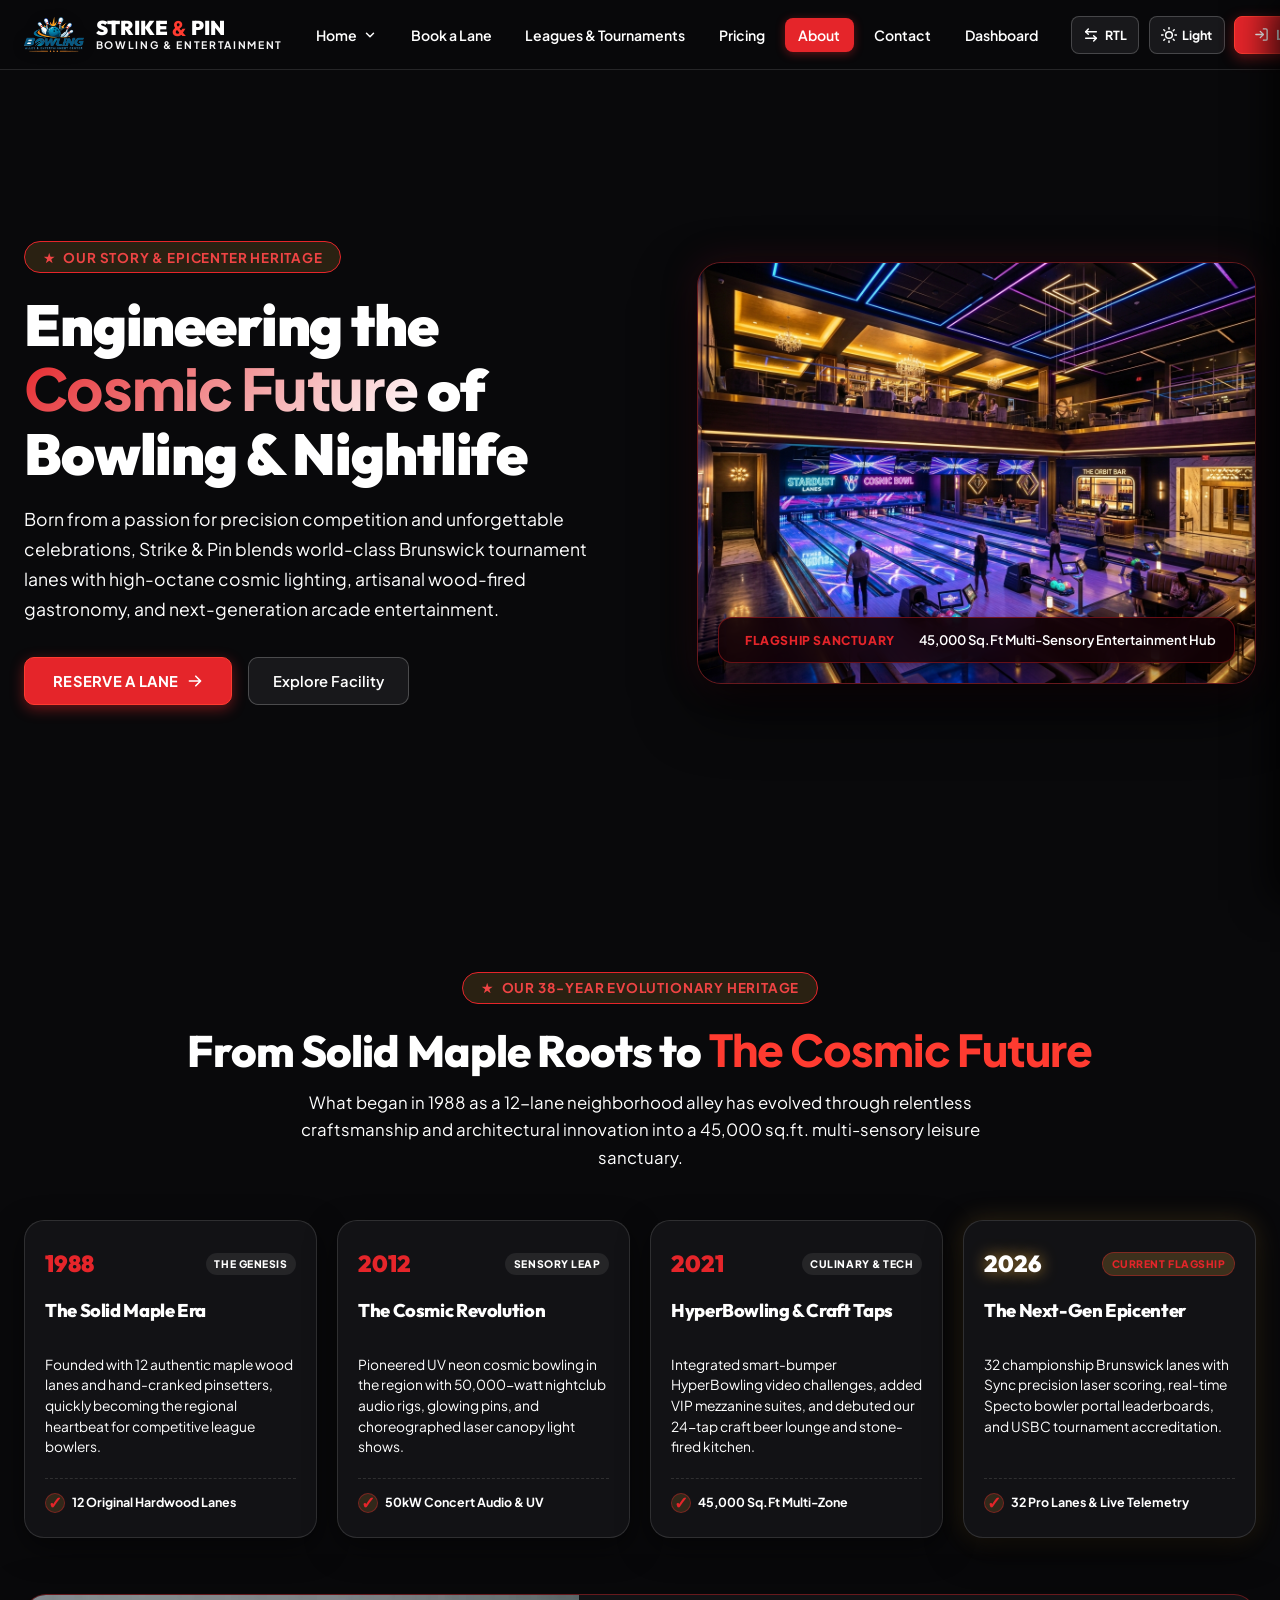
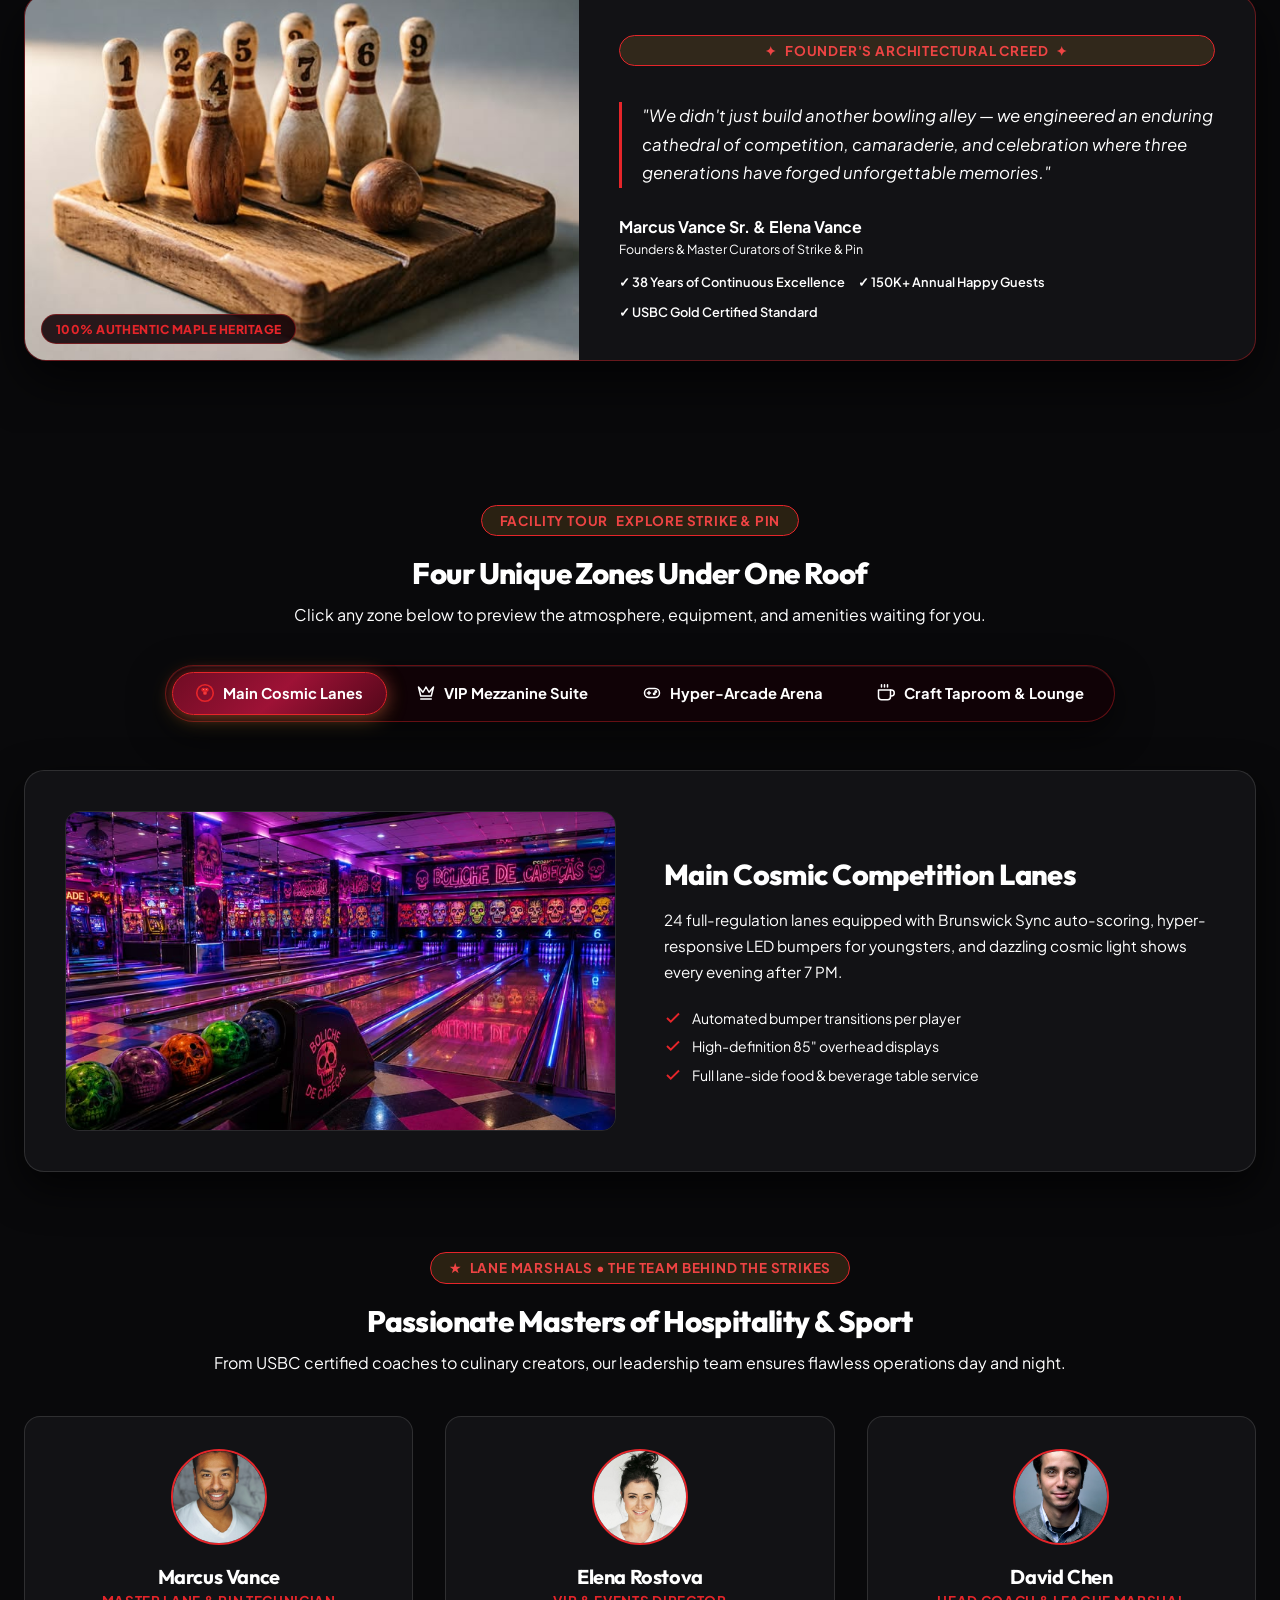
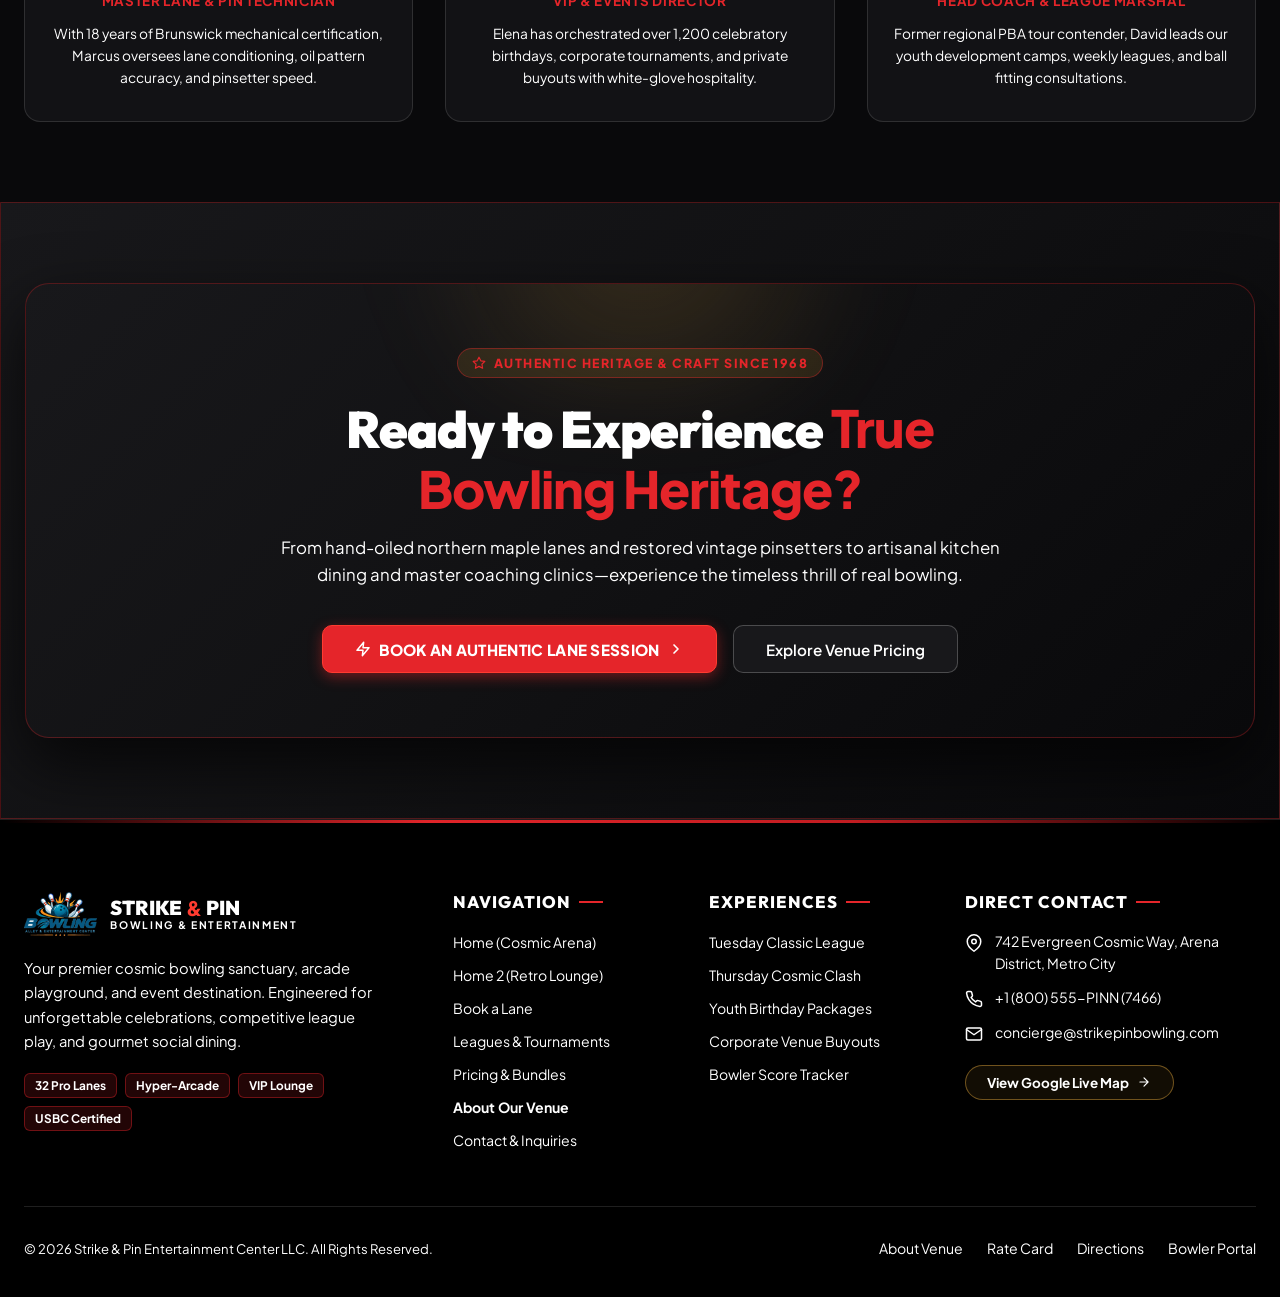
==== commit 71b3d6fa: "update" ====
--- a/about.html
+++ b/about.html
@@ -22,15 +22,9 @@
   <link rel="stylesheet" href="assets/css/style.css">
   <link rel="stylesheet" href="assets/css/responsive.css">
 
-  <style>
-    body {
-      background-color: #070103 !important;
-      color: #fff9f2 !important;
-    }
-  </style>
 </head>
 
-<body class="bg-black text-primary font-body antialiased">
+<body class="text-primary font-body antialiased">
 
   <!-- ==========================================================================
        BRANDED PRELOADER
--- a/assets/css/style.css
+++ b/assets/css/style.css
@@ -7,51 +7,60 @@
 @import url('https://fonts.googleapis.com/css2?family=Outfit:wght@400;500;600;700;800;900&family=Plus+Jakarta+Sans:wght@400;500;600;700;800&display=swap');
 
 :root {
-  /* Brand Core Palette */
-  --brand-burgundy-950: #1A0207;
-  --brand-burgundy-900: #2C040D;
-  --brand-burgundy-850: #3E0613;
-  --brand-burgundy-800: #54091A;
-  --brand-burgundy-700: #6D0C23;
-  --brand-burgundy-600: #88122D;
-  --brand-burgundy-500: #A51A39;
-  --brand-burgundy-400: #C4264A;
-
-  /* Accent Gold / Amber */
-  --brand-gold-600: #C98B23;
-  --brand-gold-500: #E5A93C;
-  --brand-gold-400: #F5BC51;
-  --brand-gold-300: #FCD68A;
-
-  /* Neutrals & Contrast Surfaces */
-  --brand-cream: #FFF9F2;
-  --brand-cream-soft: #FBF0E4;
-  --brand-cream-muted: #EFE0D0;
-
-  /* Theme Surfaces (Default Rich Burgundy Atmosphere) */
-  --bg-body: #160206;
-  --bg-surface: #26040C;
-  --bg-surface-elevated: #3A0713;
-  --bg-surface-glass: rgba(38, 4, 12, 0.88);
-  --header-bg: rgba(22, 2, 6, 0.94);
+  /* Brand Core Palette - Red & Charcoal Theme */
+  --brand-red-primary: #E5252A;
+  --brand-red-hover: #C51D22;
+  --brand-red-deep: #991B1B;
+  --brand-charcoal-dark: #09090B;
+  --brand-charcoal-surface: #121215;
+  --brand-charcoal-elevated: #1C1C20;
+  --brand-gray-medium: #71717A;
+  --brand-gray-light: #E4E4E7;
+  --brand-gray-muted: #A1A1AA;
+
+  /* Theme Surfaces (Light Mode Default) */
+  --bg-body: #FFFFFF;
+  --bg-surface: #FFFFFF;
+  --bg-surface-elevated: #F4F4F5;
+  --bg-surface-glass: rgba(255, 255, 255, 0.94);
+  --header-bg: rgba(255, 255, 255, 0.96);
 
   /* Borders */
-  --border-subtle: rgba(255, 249, 242, 0.15);
-  --border-brand: rgba(229, 169, 60, 0.28);
-  --border-highlight: rgba(229, 169, 60, 0.55);
-
-  /* Typography - Crisp Bright Text */
-  --text-primary: #FFFFFF;
-  --text-secondary: #FFF9F2;
-  --text-muted: #FDE8ED;
-  --text-gold: #FCD68A;
+  --border-subtle: #E4E4E7;
+  --border-brand: rgba(229, 37, 42, 0.35);
+  --border-highlight: #E5252A;
+
+  /* Typography - Clean high-contrast bright text */
+  --text-primary: #000000;
+  --text-secondary: #18181B;
+  --text-muted: #27272A;
+  --text-gold: #E5252A;
 
   /* Aliased Accent Variables used across pages */
-  --accent-gold: #E5A93C;
-  --accent-gold-light: #FCD68A;
-  --bg-black: #000000;
-  --brand-burgundy-light: #C4264A;
-  --brand-crimson: #E63946;
+  --accent-gold: #E5252A;
+  --accent-gold-light: #EF4444;
+  --bg-black: #09090B;
+  --brand-burgundy-light: #E5252A;
+  --brand-crimson: #E5252A;
+
+  /* Legacy aliases mapped to Red & Charcoal system */
+  --brand-burgundy-950: #09090B;
+  --brand-burgundy-900: #121215;
+  --brand-burgundy-850: #1C1C20;
+  --brand-burgundy-800: #7F1D1D;
+  --brand-burgundy-700: #991B1B;
+  --brand-burgundy-600: #C51D22;
+  --brand-burgundy-500: #E5252A;
+  --brand-burgundy-400: #EF4444;
+
+  --brand-gold-600: #B91C1C;
+  --brand-gold-500: #E5252A;
+  --brand-gold-400: #E5252A;
+  --brand-gold-300: #EF4444;
+
+  --brand-cream: #18181B;
+  --brand-cream-soft: #27272A;
+  --brand-cream-muted: #3F3F46;
 
   /* Dimensions */
   --header-height: 70px;
@@ -63,23 +72,46 @@
   --transition-normal: 0.28s cubic-bezier(0.16, 1, 0.3, 1);
 }
 
-/* Strict Dark Mode: #000000 */
+/* Strict Dark Mode: Crisp Bright White text and vibrant Red accents */
 html.dark {
   --bg-body: #000000;
-  --bg-surface: #0D0204;
-  --bg-surface-elevated: #170308;
-  --bg-surface-glass: rgba(0, 0, 0, 0.92);
-  --header-bg: rgba(0, 0, 0, 0.95);
-  --border-subtle: rgba(255, 249, 242, 0.18);
-  --border-brand: rgba(229, 169, 60, 0.35);
+  --bg-surface: #121215;
+  --bg-surface-elevated: #18181B;
+  --bg-surface-glass: rgba(9, 9, 11, 0.94);
+  --header-bg: rgba(9, 9, 11, 0.96);
+
+  --border-subtle: rgba(255, 255, 255, 0.12);
+  --border-brand: rgba(229, 37, 42, 0.4);
+  --border-highlight: #E5252A;
+
   --text-primary: #FFFFFF;
-  --text-secondary: #FFF9F2;
-  --text-muted: #FFEAEF;
-  --accent-gold: #F5BC51;
-  --accent-gold-light: #FCD68A;
-  --bg-black: #000000;
-  --brand-burgundy-light: #C4264A;
-  --brand-crimson: #FF4D5E;
+  --text-secondary: #FFFFFF;
+  --text-muted: #ffffff;
+  --text-gold: #FF3B30;
+
+  --accent-gold: #E5252A;
+  --accent-gold-light: #EF4444;
+  --bg-black: #09090B;
+  --brand-burgundy-light: #E5252A;
+  --brand-crimson: #E5252A;
+
+  --brand-burgundy-950: #09090B;
+  --brand-burgundy-900: #121215;
+  --brand-burgundy-850: #18181B;
+  --brand-burgundy-800: #7F1D1D;
+  --brand-burgundy-700: #991B1B;
+  --brand-burgundy-600: #C51D22;
+  --brand-burgundy-500: #E5252A;
+  --brand-burgundy-400: #EF4444;
+
+  --brand-gold-600: #B91C1C;
+  --brand-gold-500: #E5252A;
+  --brand-gold-400: #E5252A;
+  --brand-gold-300: #EF4444;
+
+  --brand-cream: #FFFFFF;
+  --brand-cream-soft: #F4F4F5;
+  --brand-cream-muted: #E4E4E7;
 }
 
 /* Base Styles */
@@ -142,7 +174,12 @@
   letter-spacing: -0.02em;
 }
 
-p,
+p {
+  font-family: var(--font-body);
+  color: var(--text-secondary);
+  line-height: 1.65;
+}
+
 span,
 li,
 a,
@@ -152,7 +189,7 @@
 select,
 textarea {
   font-family: var(--font-body);
-  color: var(--text-primary);
+  color: inherit;
 }
 
 a {
@@ -161,11 +198,382 @@
   transition: color var(--transition-fast);
 }
 
+a:hover {
+  color: var(--brand-red-primary);
+}
+
 /* Focus Visible */
 :focus-visible {
-  outline: 2px solid var(--brand-gold-500);
+  outline: 2px solid var(--brand-red-primary);
   outline-offset: 3px;
   border-radius: 4px;
+}
+
+/* ==========================================================================
+   THEME COLOR ENFORCEMENT: RED & CHARCOAL PALETTE
+   ========================================================================== */
+
+/* 1. Primary & CTA Buttons: Vibrant Red with Crisp White Text */
+.btn-primary,
+.btn-login,
+.btn-brand,
+.site-cta-btn,
+.btn-auth-submit,
+.btn-draft-agent,
+.btn-reserve-action,
+#calcReserveBtn,
+button.btn-primary,
+a.btn-primary {
+  background: var(--brand-red-primary) !important;
+  background-color: var(--brand-red-primary) !important;
+  color: #FFFFFF !important;
+  border: 1px solid var(--brand-red-hover) !important;
+  box-shadow: 0 4px 14px rgba(229, 37, 42, 0.35) !important;
+  text-shadow: none !important;
+  cursor: pointer !important;
+}
+
+.btn-primary *,
+.btn-login *,
+.btn-brand *,
+.site-cta-btn *,
+.btn-auth-submit *,
+.btn-draft-agent *,
+.btn-reserve-action * {
+  color: #FFFFFF !important;
+}
+
+.btn-primary:hover,
+.btn-login:hover,
+.btn-brand:hover,
+.site-cta-btn:hover,
+.btn-auth-submit:hover,
+.btn-draft-agent:hover,
+.btn-reserve-action:hover,
+#calcReserveBtn:hover,
+button.btn-primary:hover,
+a.btn-primary:hover {
+  background: var(--brand-red-hover) !important;
+  background-color: var(--brand-red-hover) !important;
+  color: #FFFFFF !important;
+  border-color: var(--brand-red-deep) !important;
+  box-shadow: 0 6px 20px rgba(229, 37, 42, 0.5) !important;
+  transform: translateY(-2px);
+}
+
+/* Secondary Buttons */
+.btn-secondary {
+  background: var(--bg-surface-elevated) !important;
+  border: 1px solid var(--border-subtle) !important;
+  color: var(--text-primary) !important;
+}
+
+.btn-secondary:hover {
+  background: rgba(229, 37, 42, 0.08) !important;
+  border-color: var(--brand-red-primary) !important;
+  color: var(--brand-red-primary) !important;
+}
+
+html.dark .btn-secondary {
+  background: rgba(255, 255, 255, 0.06) !important;
+  border: 1px solid rgba(255, 255, 255, 0.15) !important;
+  color: #FFFFFF !important;
+}
+
+html.dark .btn-secondary:hover {
+  background: rgba(229, 37, 42, 0.15) !important;
+  border-color: var(--brand-red-primary) !important;
+  color: #FFFFFF !important;
+}
+
+/* 2. Navigation / Header */
+.site-header {
+  background: var(--header-bg) !important;
+  border-bottom: 1px solid var(--border-subtle) !important;
+}
+
+.nav-link {
+  color: var(--text-primary) !important;
+}
+
+.nav-link:hover {
+  color: var(--brand-red-primary) !important;
+  background-color: rgba(229, 37, 42, 0.08) !important;
+}
+
+.nav-link.active {
+  color: #FFFFFF !important;
+  background-color: var(--brand-red-primary) !important;
+  box-shadow: 0 2px 10px rgba(229, 37, 42, 0.4) !important;
+}
+
+.dropdown-panel,
+.dropdown-menu {
+  background-color: var(--bg-surface) !important;
+  border: 1px solid var(--border-subtle) !important;
+  box-shadow: 0 16px 36px rgba(0, 0, 0, 0.25) !important;
+}
+
+.dropdown-item,
+.dropdown-link {
+  color: var(--text-primary) !important;
+}
+
+.dropdown-item:hover,
+.dropdown-link:hover {
+  background-color: rgba(229, 37, 42, 0.1) !important;
+  color: var(--brand-red-primary) !important;
+}
+
+.dropdown-item.active,
+.dropdown-link.active {
+  background-color: var(--brand-red-primary) !important;
+  color: #FFFFFF !important;
+}
+
+.dropdown-badge {
+  background: var(--brand-red-primary) !important;
+  color: #FFFFFF !important;
+}
+
+.utility-btn,
+.mobile-toggle-btn {
+  background: var(--bg-surface-elevated) !important;
+  border: 1px solid var(--border-subtle) !important;
+  color: var(--text-primary) !important;
+}
+
+.utility-btn:hover,
+.mobile-toggle-btn:hover {
+  background: rgba(229, 37, 42, 0.08) !important;
+  border-color: var(--brand-red-primary) !important;
+  color: var(--brand-red-primary) !important;
+}
+
+/* 3. Headings, Accents & Text */
+.section-heading,
+.section-title,
+.package-tier-name,
+.card-title,
+.feature-title,
+.portal-card-title,
+.attraction-title,
+.event-card-title,
+.faq-question-text,
+.review-author-name,
+.league-name,
+.stat-number,
+.league-card-title {
+  color: var(--text-primary) !important;
+}
+
+.section-subheading,
+.section-subtitle,
+.package-ideal-for,
+.card-desc,
+.feature-desc,
+.attraction-desc,
+.event-card-desc,
+.faq-answer-text,
+.review-text,
+.league-schedule,
+.footer-description {
+  color: var(--text-secondary);
+}
+
+.price-val {
+  color: var(--text-primary) !important;
+}
+
+.price-currency,
+.rating-star,
+.accent-text,
+.text-accent-gold,
+.text-accent-gold-light,
+.section-title span,
+.section-heading span,
+.brand-title span {
+  color: var(--brand-red-primary) !important;
+}
+
+.brand-subtitle {
+  color: var(--text-secondary) !important;
+}
+
+.price-duration {
+  color: var(--text-muted) !important;
+}
+
+.inclusion-item,
+.spec-item,
+.benefit-item,
+.detail-row {
+  color: var(--text-primary) !important;
+}
+
+.inclusion-item svg,
+.spec-item svg,
+.benefit-item svg {
+  color: var(--brand-red-primary) !important;
+  stroke: var(--brand-red-primary) !important;
+}
+
+/* Eyebrow & Badges */
+.section-tag-pill,
+.tag-pill,
+.eyebrow-pill,
+.footer-badge,
+.hero-status-pill {
+  background: rgba(229, 37, 42, 0.1) !important;
+  border: 1px solid rgba(229, 37, 42, 0.3) !important;
+  color: var(--brand-red-primary) !important;
+}
+
+.featured-ribbon {
+  background: var(--brand-red-primary) !important;
+  color: #FFFFFF !important;
+}
+
+/* 4. Cards & Surfaces */
+.package-card,
+.portal-card,
+.attraction-card,
+.pricing-card,
+.review-card,
+.faq-card,
+.event-card,
+.league-card,
+.spec-card,
+.lane-card,
+.stat-card,
+.contact-card,
+.team-card,
+.heritage-era-card,
+.era-milestone-card {
+  background: var(--bg-surface) !important;
+  border: 1px solid var(--border-subtle) !important;
+  color: var(--text-primary) !important;
+}
+
+.package-card:hover,
+.attraction-card:hover,
+.pricing-card:hover,
+.league-card:hover {
+  border-color: var(--brand-red-primary) !important;
+}
+
+.package-card.featured {
+  border: 2px solid var(--brand-red-primary) !important;
+  box-shadow: 0 12px 32px rgba(229, 37, 42, 0.2) !important;
+}
+
+html.dark .package-card,
+html.dark .attraction-card,
+html.dark .pricing-card,
+html.dark .league-card,
+html.dark .stat-card,
+html.dark .contact-card {
+  background: #121215 !important;
+  border-color: rgba(255, 255, 255, 0.1) !important;
+}
+
+html.dark .package-card.featured {
+  background: #18181B !important;
+  border: 2px solid var(--brand-red-primary) !important;
+}
+
+/* 5. Forms & Inputs */
+input,
+select,
+textarea,
+.bar-input,
+.form-input-styled,
+.form-select-styled,
+.auth-text-input {
+  background: var(--bg-surface) !important;
+  border: 1px solid var(--border-subtle) !important;
+  color: var(--text-primary) !important;
+}
+
+input:focus,
+select:focus,
+textarea:focus,
+.bar-input:focus,
+.form-input-styled:focus,
+.form-select-styled:focus,
+.auth-text-input:focus {
+  border-color: var(--brand-red-primary) !important;
+  box-shadow: 0 0 0 3px rgba(229, 37, 42, 0.2) !important;
+  outline: none !important;
+}
+
+input::placeholder,
+textarea::placeholder {
+  color: var(--text-muted) !important;
+}
+
+select option,
+.bar-select option,
+.form-select-styled option {
+  background-color: var(--bg-surface) !important;
+  color: var(--text-primary) !important;
+}
+
+/* 6. Footer & Dark Banners */
+.site-footer {
+  background: #09090B !important;
+  border-top: 1px solid #27272A !important;
+  color: #E4E4E7 !important;
+}
+
+.site-footer .footer-heading {
+  color: #FFFFFF !important;
+}
+
+.site-footer .footer-heading::after {
+  background: var(--brand-red-primary) !important;
+}
+
+.site-footer .footer-description,
+.site-footer .hours-row {
+  color: #F4F4F5 !important;
+}
+
+.site-footer .footer-link,
+.site-footer .footer-contact-item {
+  color: #FFFFFF !important;
+}
+
+.site-footer .footer-link:hover {
+  color: var(--brand-red-primary) !important;
+}
+
+.site-footer .hours-row strong {
+  color: #FFFFFF !important;
+}
+
+.site-footer .footer-badge {
+  background: rgba(229, 37, 42, 0.15) !important;
+  border-color: rgba(229, 37, 42, 0.4) !important;
+  color: #EF4444 !important;
+}
+
+.site-cta-card,
+.site-cta-section {
+  background: linear-gradient(135deg, #18181B 0%, #111113 50%, #09090B 100%) !important;
+  border: 1px solid rgba(229, 37, 42, 0.3) !important;
+}
+
+.site-cta-card h2,
+.site-cta-card .section-heading,
+.site-cta-section h2 {
+  color: #FFFFFF !important;
+}
+
+.site-cta-card p,
+.site-cta-card .section-subheading,
+.site-cta-section p {
+  color: #FFFFFF !important;
 }
 
 /* ==========================================================================
@@ -287,7 +695,7 @@
 }
 
 .text-muted {
-  color: #94a3b8;
+  color: #f1f3f6;
 }
 
 .text-secondary {
@@ -295,7 +703,7 @@
 }
 
 .text-white {
-  color: #ffffff;
+  color: #f7f7f7;
 }
 
 .text-primary {
@@ -319,7 +727,7 @@
 }
 
 .bg-black {
-  background-color: #070103 !important;
+  background-color: #09090B !important;
 }
 
 .bg-brand-crimson {
@@ -580,9 +988,9 @@
   gap: 0.4rem;
   padding: 0.35rem 1rem;
   border-radius: 999px;
-  background: rgba(229, 169, 60, 0.12);
-  border: 1px solid var(--accent-gold);
-  color: var(--accent-gold-light);
+  background: rgba(229, 37, 42, 0.1);
+  border: 1px solid var(--border-brand);
+  color: var(--brand-red-primary);
   font-size: 0.8rem;
   font-weight: 700;
   text-transform: uppercase;
@@ -594,7 +1002,7 @@
   font-family: var(--font-heading);
   font-size: clamp(2rem, 3.5vw, 2.75rem);
   font-weight: 800;
-  color: #ffffff;
+  color: var(--text-primary);
   line-height: 1.18;
   margin-bottom: 0.75rem;
 }
@@ -602,7 +1010,7 @@
 .section-subheading {
   font-size: 1.05rem;
   line-height: 1.65;
-  color: var(--brand-cream);
+  color: var(--text-secondary);
   max-width: 680px;
   margin: 0 auto;
 }
@@ -1595,6 +2003,10 @@
   margin-bottom: 0;
 }
 
+.footer-contact-item span {
+  word-break: break-word;
+}
+
 .footer-contact-item svg {
   width: 18px;
   height: 18px;
@@ -1769,20 +2181,20 @@
 .section-title {
   font-size: clamp(2rem, 3.8vw, 3rem);
   font-weight: 800;
-  color: #FFFFFF;
+  color: var(--text-primary);
   line-height: 1.15;
   margin-bottom: 1rem;
   letter-spacing: -0.02em;
 }
 
 .section-title span {
-  color: var(--brand-gold-400);
+  color: var(--brand-red-primary);
 }
 
 .section-subtitle {
   font-size: 1.05rem;
   line-height: 1.65;
-  color: var(--brand-cream);
+  color: var(--text-secondary);
 }
 
 .btn {
@@ -2130,20 +2542,20 @@
   gap: 0.35rem;
   padding: 5px 12px;
   border-radius: 999px;
-  background: rgba(229, 169, 60, 0.08);
-  border: 1px solid rgba(229, 169, 60, 0.28);
+  background: var(--bg-surface-elevated);
+  border: 1px solid var(--border-subtle);
   font-size: 0.75rem;
   font-weight: 600;
-  color: #FFFFFF;
+  color: var(--text-primary);
   letter-spacing: 0.01em;
   white-space: nowrap;
   transition: all var(--transition-fast);
 }
 
 .attraction-tag:hover {
-  background: rgba(229, 169, 60, 0.16);
-  border-color: var(--brand-gold-500);
-  color: var(--brand-gold-300);
+  background: rgba(229, 37, 42, 0.1);
+  border-color: var(--brand-red-primary);
+  color: var(--brand-red-primary);
 }
 
 /* ==========================================================================
@@ -2519,9 +2931,9 @@
 }
 
 .package-card.featured {
-  background: linear-gradient(180deg, rgba(84, 9, 26, 0.85), var(--bg-surface));
-  border: 2px solid var(--brand-gold-500);
-  box-shadow: 0 16px 40px rgba(109, 12, 35, 0.5);
+  background: var(--bg-surface);
+  border: 2px solid var(--brand-red-primary);
+  box-shadow: 0 16px 40px rgba(229, 37, 42, 0.2);
 }
 
 .featured-ribbon {
@@ -2529,8 +2941,8 @@
   top: -12px;
   left: 50%;
   transform: translateX(-50%);
-  background: var(--brand-gold-500);
-  color: #000000;
+  background: var(--brand-red-primary);
+  color: #FFFFFF;
   font-size: 0.72rem;
   font-weight: 800;
   text-transform: uppercase;
@@ -2543,13 +2955,13 @@
 .package-tier-name {
   font-size: 1.45rem;
   font-weight: 800;
-  color: #FFFFFF;
+  color: var(--text-primary);
   margin-bottom: 0.35rem;
 }
 
 .package-ideal-for {
   font-size: 0.82rem;
-  color: var(--brand-cream);
+  color: var(--text-secondary);
   margin-bottom: 1.5rem;
 }
 
@@ -2565,20 +2977,20 @@
 .price-currency {
   font-size: 1.35rem;
   font-weight: 700;
-  color: var(--brand-gold-400);
+  color: var(--brand-red-primary);
 }
 
 .price-val {
   font-family: var(--font-heading);
   font-size: 2.75rem;
   font-weight: 900;
-  color: #FFFFFF;
+  color: var(--text-primary);
   line-height: 1;
 }
 
 .price-duration {
   font-size: 0.82rem;
-  color: var(--brand-cream);
+  color: var(--text-muted);
 }
 
 .package-inclusions {
@@ -2595,13 +3007,13 @@
   align-items: flex-start;
   gap: 0.65rem;
   font-size: 0.86rem;
-  color: #FFFFFF;
+  color: var(--text-primary);
 }
 
 .inclusion-item svg {
   width: 16px;
   height: 16px;
-  color: var(--brand-gold-500);
+  color: var(--brand-red-primary);
   flex-shrink: 0;
   margin-top: 2px;
 }
@@ -2672,9 +3084,9 @@
 .calc-chip-btn {
   padding: 0.65rem 0.5rem;
   border-radius: 8px;
-  background: rgba(255, 255, 255, 0.05);
+  background: var(--bg-surface-elevated);
   border: 1px solid var(--border-subtle);
-  color: #FFFFFF;
+  color: var(--text-primary);
   font-size: 0.85rem;
   font-weight: 600;
   text-align: center;
@@ -2683,10 +3095,10 @@
 }
 
 .calc-chip-btn.selected {
-  background: var(--brand-burgundy-700);
-  border-color: var(--brand-gold-500);
+  background: var(--brand-red-primary);
+  border-color: var(--brand-red-hover);
   color: #FFFFFF;
-  box-shadow: 0 0 10px rgba(229, 169, 60, 0.3);
+  box-shadow: 0 0 10px rgba(229, 37, 42, 0.35);
 }
 
 .calc-checkbox-row {
@@ -3317,15 +3729,15 @@
   gap: 0.45rem;
   padding: 6px 14px;
   border-radius: 999px;
-  background: linear-gradient(135deg, #F5BC51 0%, #D49022 100%);
-  color: #070103;
+  background: var(--brand-red-primary);
+  color: #FFFFFF;
   font-size: 0.78rem;
   font-weight: 900;
   letter-spacing: 0.08em;
   text-transform: uppercase;
   white-space: nowrap;
   flex-shrink: 0;
-  box-shadow: 0 4px 14px rgba(229, 169, 60, 0.4);
+  box-shadow: 0 4px 14px rgba(229, 37, 42, 0.4);
   border: 1px solid rgba(255, 255, 255, 0.4);
   line-height: 1;
 }
@@ -7447,8 +7859,8 @@
    ========================================================================== */
 
 .dash-body {
-  background-color: #070103 !important;
-  color: #fff9f2 !important;
+  background-color: var(--bg-body) !important;
+  color: var(--text-primary) !important;
   min-height: 100vh;
   margin: 0;
   font-family: var(--font-body);
@@ -7692,21 +8104,23 @@
 }
 
 .dash-body {
-  background-color: #070103 !important;
-  color: #fff9f2 !important;
+  background-color: var(--bg-body) !important;
+  color: var(--text-primary) !important;
 }
 
 .dash-main-area {
   margin-top: 68px;
   padding: 2.75rem 2.75rem 5rem;
   min-height: calc(100vh - 68px);
-  background: radial-gradient(circle at 15% 20%, rgba(123, 13, 39, 0.35), transparent 50%),
-    radial-gradient(circle at 85% 60%, rgba(229, 169, 60, 0.1), transparent 45%),
-    #070103 !important;
-  color: #fff9f2 !important;
+  background: var(--bg-body) !important;
+  color: var(--text-primary) !important;
   transition: background-color 0.25s ease, color 0.25s ease;
   width: 100%;
   box-sizing: border-box;
+}
+
+html.dark .dash-main-area {
+  background: #09090B !important;
 }
 
 /* Desktop Sidebar & Main Area Layout (>= 1101px) */
@@ -8653,7 +9067,7 @@
 .pillar-desc {
   font-size: 0.88rem;
   line-height: 1.6;
-  color: #cbd5e1;
+  color: var(--text-secondary);
 }
 
 /* Interactive Virtual Zone Showcase */
@@ -8691,7 +9105,7 @@
   border-radius: 999px;
   background: transparent;
   border: 1px solid transparent;
-  color: #cbd5e1;
+  color: var(--text-primary);
   font-family: var(--font-body);
   font-size: 0.92rem;
   font-weight: 700;
@@ -8783,7 +9197,7 @@
 .zone-details p {
   font-size: 0.95rem;
   line-height: 1.7;
-  color: #cbd5e1;
+  color: var(--text-secondary);
   margin-bottom: 1.5rem;
 }
 
@@ -8882,7 +9296,7 @@
 .member-bio {
   font-size: 0.86rem;
   line-height: 1.6;
-  color: #cbd5e1;
+  color: var(--text-secondary);
 }
 
 /* Dual CTA Banner */
@@ -9066,18 +9480,18 @@
        CONTACT PAGE BESPOKE PREMIUM STYLES
        ========================================================================== */
 :root {
-  --contact-gold: #F5BC51;
-  --contact-gold-dark: #C69225;
-  --contact-burgundy: #7B0D27;
-  --contact-burgundy-deep: #430412;
-  --contact-bg: #070103;
-  --contact-card: rgba(18, 3, 7, 0.78);
-  --contact-card-border: rgba(229, 169, 60, 0.22);
-}
-
-body {
-  background-color: var(--contact-bg) !important;
-  color: #fff9f2;
+  --contact-gold: #E5252A;
+  --contact-gold-dark: #C51D22;
+  --contact-burgundy: #E5252A;
+  --contact-burgundy-deep: #18181B;
+  --contact-bg: var(--bg-body);
+  --contact-card: var(--bg-surface-elevated);
+  --contact-card-border: var(--border-subtle);
+}
+
+.contact-page-body {
+  background-color: var(--bg-body);
+  color: var(--text-primary);
   overflow-x: hidden;
   padding-top: 0 !important;
   margin: 0 !important;
@@ -9125,9 +9539,9 @@
 .contact-hero-overlay {
   position: absolute;
   inset: 0;
-  background: radial-gradient(circle at 20% 40%, rgba(123, 13, 39, 0.55), transparent 60%),
-    radial-gradient(circle at 85% 65%, rgba(229, 169, 60, 0.16), transparent 50%),
-    linear-gradient(180deg, rgba(7, 1, 3, 0.6) 0%, rgba(7, 1, 3, 0.85) 60%, #070103 100%);
+  background: radial-gradient(circle at 20% 40%, rgba(229, 37, 42, 0.4), transparent 60%),
+    radial-gradient(circle at 85% 65%, rgba(229, 37, 42, 0.12), transparent 50%),
+    linear-gradient(180deg, rgba(9, 9, 11, 0.6) 0%, rgba(9, 9, 11, 0.85) 60%, #09090B 100%);
 }
 
 .contact-hero-container {
@@ -9393,7 +9807,7 @@
        SECTION 2: CONTACT FORM & DIRECT INFO SECTION
        -------------------------------------------------------------------------- */
 .contact-form-section {
-  background: #070103;
+  background: var(--bg-body);
   padding: 6.5rem 0;
   position: relative;
 }
@@ -9602,10 +10016,10 @@
   width: 44px;
   height: 44px;
   border-radius: 50%;
-  border: 2px solid #070103;
+  border: 2px solid var(--bg-surface);
   object-fit: cover;
   margin-right: -10px;
-  background: #1a0408;
+  background: #18181B;
 }
 
 .coordinator-copy {
@@ -10234,6 +10648,7 @@
 }
 
 @media (max-width: 1100px) {
+
   .booking-hero-banner,
   .leagues-hero-section,
   .pricing-hero-section,
@@ -10248,6 +10663,7 @@
 }
 
 @media (max-width: 768px) {
+
   .booking-hero-banner,
   .leagues-hero-section,
   .pricing-hero-section,
@@ -10261,6 +10677,7 @@
 }
 
 @media (max-width: 480px) {
+
   .booking-hero-banner,
   .leagues-hero-section,
   .pricing-hero-section,
@@ -10271,4 +10688,2628 @@
   .hero-retro {
     padding: calc(var(--header-height, 58px) + 1.25rem) 0 2.5rem !important;
   }
+}
+
+/* ==========================================================================
+   MASTER LIGHT MODE & DARK MODE CONTRAST & VISIBILITY ENFORCEMENT
+   Guarantees 100% visible, high-contrast text and components across all pages
+   ========================================================================== */
+
+/* --------------------------------------------------------------------------
+   LIGHT MODE: Dark Charcoal text on Clean White / Off-White surfaces
+   -------------------------------------------------------------------------- */
+html:not(.dark),
+html:not(.dark) body {
+  background-color: #FFFFFF !important;
+  color: #111827 !important;
+}
+
+/* Headings & High-Emphasis Titles in Light Mode (Pure Jet Black) */
+html:not(.dark) h1,
+html:not(.dark) h2,
+html:not(.dark) h3,
+html:not(.dark) h4,
+html:not(.dark) h5,
+html:not(.dark) h6,
+html:not(.dark) .hero-headline,
+html:not(.dark) .hero-title,
+html:not(.dark) .hero-stat-num,
+html:not(.dark) .section-heading,
+html:not(.dark) .section-title,
+html:not(.dark) .card-title,
+html:not(.dark) .feature-title,
+html:not(.dark) .attraction-title,
+html:not(.dark) .attraction-card-title,
+html:not(.dark) .event-card-title,
+html:not(.dark) .package-tier-name,
+html:not(.dark) .price-val,
+html:not(.dark) .league-name,
+html:not(.dark) .league-title,
+html:not(.dark) .league-card-title,
+html:not(.dark) .stat-number,
+html:not(.dark) .stat-num,
+html:not(.dark) .faq-question-text,
+html:not(.dark) .faq-trigger,
+html:not(.dark) .review-author-name,
+html:not(.dark) .brand-title,
+html:not(.dark) .portal-card-title,
+html:not(.dark) .portal-heading,
+html:not(.dark) .lane-card-title,
+html:not(.dark) .retro-card-title,
+html:not(.dark) .timeline-year,
+html:not(.dark) .timeline-title,
+html:not(.dark) .team-card-name,
+html:not(.dark) .coordinator-name,
+html:not(.dark) .contact-info-title,
+html:not(.dark) .step-title,
+html:not(.dark) .booking-step-title,
+html:not(.dark) .summary-title,
+html:not(.dark) .addon-name,
+html:not(.dark) .inclusion-item,
+html:not(.dark) .spec-item,
+html:not(.dark) .benefit-item,
+html:not(.dark) .detail-row,
+html:not(.dark) .pricing-tier-name,
+html:not(.dark) .pricing-plan-title,
+html:not(.dark) .glance-num,
+html:not(.dark) .leaderboard-table th,
+html:not(.dark) .leaderboard-table td,
+html:not(.dark) .schedule-table th,
+html:not(.dark) .schedule-table td,
+html:not(.dark) table:not(.specs-table) th,
+html:not(.dark) table td,
+html:not(.dark) strong,
+html:not(.dark) b {
+  color: #000000 !important;
+}
+
+/* Override any hardcoded white inline styles in Light Mode (except inside dedicated dark containers) */
+html:not(.dark) *:not(.btn-primary):not(.btn-primary *):not(.btn-login):not(.btn-login *):not(.site-cta-btn):not(.site-cta-btn *):not(.btn-auth-submit):not(.btn-auth-submit *):not(.featured-ribbon):not(.site-footer):not(.site-footer *):not(.site-cta-card):not(.site-cta-card *):not(.site-cta-section):not(.site-cta-section *):not(.about-cta-card):not(.about-cta-card *):not(.hero-floating-pill):not(.hero-floating-pill *):not(.vip-suite-banner):not(.vip-suite-banner *):not(.celebration-hero-banner):not(.celebration-hero-banner *):not(.roster-header):not(.roster-header *):not(.league-spotlight-overlay):not(.league-spotlight-overlay *):not(.gear-image-overlay):not(.gear-image-overlay *):not(.calc-total-banner):not(.calc-total-banner *):not(.mosaic-overlay-card):not(.mosaic-overlay-card *):not(.vip-gallery-overlay):not(.vip-gallery-overlay *):not(.pricing-visual-top-overlay):not(.pricing-visual-top-overlay *):not(.pricing-visual-glass-panel):not(.pricing-visual-glass-panel *):not(.pricing-hero-visual-card):not(.pricing-hero-visual-card *):not(.buyout-rfp-banner):not(.buyout-rfp-banner *):not(.contact-hero-section):not(.contact-hero-section *):not(.contact-hero-container):not(.contact-hero-container *):not(.contact-hero-glance-card):not(.contact-hero-glance-card *):not(.cta-banner-card):not(.cta-banner-card *):not(.hall-honor-plaque):not(.hall-honor-plaque *):not(.specs-table thead):not(.specs-table thead *):not(.members-visual-caption):not(.members-visual-caption *):not(#preloader):not(#preloader *)[style*="color: #FFFFFF"],
+html:not(.dark) *:not(.btn-primary):not(.btn-primary *):not(.btn-login):not(.btn-login *):not(.site-cta-btn):not(.site-cta-btn *):not(.btn-auth-submit):not(.btn-auth-submit *):not(.featured-ribbon):not(.site-footer):not(.site-footer *):not(.site-cta-card):not(.site-cta-card *):not(.site-cta-section):not(.site-cta-section *):not(.about-cta-card):not(.about-cta-card *):not(.hero-floating-pill):not(.hero-floating-pill *):not(.vip-suite-banner):not(.vip-suite-banner *):not(.celebration-hero-banner):not(.celebration-hero-banner *):not(.roster-header):not(.roster-header *):not(.league-spotlight-overlay):not(.league-spotlight-overlay *):not(.gear-image-overlay):not(.gear-image-overlay *):not(.calc-total-banner):not(.calc-total-banner *):not(.mosaic-overlay-card):not(.mosaic-overlay-card *):not(.vip-gallery-overlay):not(.vip-gallery-overlay *):not(.pricing-visual-top-overlay):not(.pricing-visual-top-overlay *):not(.pricing-visual-glass-panel):not(.pricing-visual-glass-panel *):not(.pricing-hero-visual-card):not(.pricing-hero-visual-card *):not(.buyout-rfp-banner):not(.buyout-rfp-banner *):not(.contact-hero-section):not(.contact-hero-section *):not(.contact-hero-container):not(.contact-hero-container *):not(.contact-hero-glance-card):not(.contact-hero-glance-card *):not(.cta-banner-card):not(.cta-banner-card *):not(.hall-honor-plaque):not(.hall-honor-plaque *):not(.specs-table thead):not(.specs-table thead *):not(.members-visual-caption):not(.members-visual-caption *):not(#preloader):not(#preloader *)[style*="color: #ffffff"],
+html:not(.dark) *:not(.btn-primary):not(.btn-primary *):not(.btn-login):not(.btn-login *):not(.site-cta-btn):not(.site-cta-btn *):not(.btn-auth-submit):not(.btn-auth-submit *):not(.featured-ribbon):not(.site-footer):not(.site-footer *):not(.site-cta-card):not(.site-cta-card *):not(.site-cta-section):not(.site-cta-section *):not(.about-cta-card):not(.about-cta-card *):not(.hero-floating-pill):not(.hero-floating-pill *):not(.vip-suite-banner):not(.vip-suite-banner *):not(.celebration-hero-banner):not(.celebration-hero-banner *):not(.roster-header):not(.roster-header *):not(.league-spotlight-overlay):not(.league-spotlight-overlay *):not(.gear-image-overlay):not(.gear-image-overlay *):not(.calc-total-banner):not(.calc-total-banner *):not(.mosaic-overlay-card):not(.mosaic-overlay-card *):not(.vip-gallery-overlay):not(.vip-gallery-overlay *):not(.pricing-visual-top-overlay):not(.pricing-visual-top-overlay *):not(.pricing-visual-glass-panel):not(.pricing-visual-glass-panel *):not(.pricing-hero-visual-card):not(.pricing-hero-visual-card *):not(.buyout-rfp-banner):not(.buyout-rfp-banner *):not(.contact-hero-section):not(.contact-hero-section *):not(.contact-hero-container):not(.contact-hero-container *):not(.contact-hero-glance-card):not(.contact-hero-glance-card *):not(.cta-banner-card):not(.cta-banner-card *):not(.hall-honor-plaque):not(.hall-honor-plaque *):not(.specs-table thead):not(.specs-table thead *):not(.members-visual-caption):not(.members-visual-caption *):not(#preloader):not(#preloader *)[style*="color:#FFFFFF"],
+html:not(.dark) *:not(.btn-primary):not(.btn-primary *):not(.btn-login):not(.btn-login *):not(.site-cta-btn):not(.site-cta-btn *):not(.btn-auth-submit):not(.btn-auth-submit *):not(.featured-ribbon):not(.site-footer):not(.site-footer *):not(.site-cta-card):not(.site-cta-card *):not(.site-cta-section):not(.site-cta-section *):not(.about-cta-card):not(.about-cta-card *):not(.hero-floating-pill):not(.hero-floating-pill *):not(.vip-suite-banner):not(.vip-suite-banner *):not(.celebration-hero-banner):not(.celebration-hero-banner *):not(.roster-header):not(.roster-header *):not(.league-spotlight-overlay):not(.league-spotlight-overlay *):not(.gear-image-overlay):not(.gear-image-overlay *):not(.calc-total-banner):not(.calc-total-banner *):not(.mosaic-overlay-card):not(.mosaic-overlay-card *):not(.vip-gallery-overlay):not(.vip-gallery-overlay *):not(.pricing-visual-top-overlay):not(.pricing-visual-top-overlay *):not(.pricing-visual-glass-panel):not(.pricing-visual-glass-panel *):not(.pricing-hero-visual-card):not(.pricing-hero-visual-card *):not(.buyout-rfp-banner):not(.buyout-rfp-banner *):not(.contact-hero-section):not(.contact-hero-section *):not(.contact-hero-container):not(.contact-hero-container *):not(.contact-hero-glance-card):not(.contact-hero-glance-card *):not(.cta-banner-card):not(.cta-banner-card *):not(.hall-honor-plaque):not(.hall-honor-plaque *):not(.specs-table thead):not(.specs-table thead *):not(.members-visual-caption):not(.members-visual-caption *):not(#preloader):not(#preloader *)[style*="color:#ffffff"],
+html:not(.dark) *:not(.btn-primary):not(.btn-primary *):not(.btn-login):not(.btn-login *):not(.site-cta-btn):not(.site-cta-btn *):not(.btn-auth-submit):not(.btn-auth-submit *):not(.featured-ribbon):not(.site-footer):not(.site-footer *):not(.site-cta-card):not(.site-cta-card *):not(.site-cta-section):not(.site-cta-section *):not(.about-cta-card):not(.about-cta-card *):not(.hero-floating-pill):not(.hero-floating-pill *):not(.vip-suite-banner):not(.vip-suite-banner *):not(.celebration-hero-banner):not(.celebration-hero-banner *):not(.roster-header):not(.roster-header *):not(.league-spotlight-overlay):not(.league-spotlight-overlay *):not(.gear-image-overlay):not(.gear-image-overlay *):not(.calc-total-banner):not(.calc-total-banner *):not(.mosaic-overlay-card):not(.mosaic-overlay-card *):not(.vip-gallery-overlay):not(.vip-gallery-overlay *):not(.pricing-visual-top-overlay):not(.pricing-visual-top-overlay *):not(.pricing-visual-glass-panel):not(.pricing-visual-glass-panel *):not(.pricing-hero-visual-card):not(.pricing-hero-visual-card *):not(.buyout-rfp-banner):not(.buyout-rfp-banner *):not(.contact-hero-section):not(.contact-hero-section *):not(.contact-hero-container):not(.contact-hero-container *):not(.contact-hero-glance-card):not(.contact-hero-glance-card *):not(.cta-banner-card):not(.cta-banner-card *):not(.hall-honor-plaque):not(.hall-honor-plaque *):not(.specs-table thead):not(.specs-table thead *):not(.members-visual-caption):not(.members-visual-caption *):not(#preloader):not(#preloader *)[style*="color: #fff"],
+html:not(.dark) *:not(.btn-primary):not(.btn-primary *):not(.btn-login):not(.btn-login *):not(.site-cta-btn):not(.site-cta-btn *):not(.btn-auth-submit):not(.btn-auth-submit *):not(.featured-ribbon):not(.site-footer):not(.site-footer *):not(.site-cta-card):not(.site-cta-card *):not(.site-cta-section):not(.site-cta-section *):not(.about-cta-card):not(.about-cta-card *):not(.hero-floating-pill):not(.hero-floating-pill *):not(.vip-suite-banner):not(.vip-suite-banner *):not(.celebration-hero-banner):not(.celebration-hero-banner *):not(.roster-header):not(.roster-header *):not(.league-spotlight-overlay):not(.league-spotlight-overlay *):not(.gear-image-overlay):not(.gear-image-overlay *):not(.calc-total-banner):not(.calc-total-banner *):not(.mosaic-overlay-card):not(.mosaic-overlay-card *):not(.vip-gallery-overlay):not(.vip-gallery-overlay *):not(.pricing-visual-top-overlay):not(.pricing-visual-top-overlay *):not(.pricing-visual-glass-panel):not(.pricing-visual-glass-panel *):not(.pricing-hero-visual-card):not(.pricing-hero-visual-card *):not(.buyout-rfp-banner):not(.buyout-rfp-banner *):not(.contact-hero-section):not(.contact-hero-section *):not(.contact-hero-container):not(.contact-hero-container *):not(.contact-hero-glance-card):not(.contact-hero-glance-card *):not(.cta-banner-card):not(.cta-banner-card *):not(.hall-honor-plaque):not(.hall-honor-plaque *):not(.specs-table thead):not(.specs-table thead *):not(.members-visual-caption):not(.members-visual-caption *):not(#preloader):not(#preloader *)[style*="color:#fff"],
+html:not(.dark) *:not(.btn-primary):not(.btn-primary *):not(.btn-login):not(.btn-login *):not(.site-cta-btn):not(.site-cta-btn *):not(.btn-auth-submit):not(.btn-auth-submit *):not(.featured-ribbon):not(.site-footer):not(.site-footer *):not(.site-cta-card):not(.site-cta-card *):not(.site-cta-section):not(.site-cta-section *):not(.about-cta-card):not(.about-cta-card *):not(.hero-floating-pill):not(.hero-floating-pill *):not(.vip-suite-banner):not(.vip-suite-banner *):not(.celebration-hero-banner):not(.celebration-hero-banner *):not(.roster-header):not(.roster-header *):not(.league-spotlight-overlay):not(.league-spotlight-overlay *):not(.gear-image-overlay):not(.gear-image-overlay *):not(.calc-total-banner):not(.calc-total-banner *):not(.mosaic-overlay-card):not(.mosaic-overlay-card *):not(.vip-gallery-overlay):not(.vip-gallery-overlay *):not(.pricing-visual-top-overlay):not(.pricing-visual-top-overlay *):not(.pricing-visual-glass-panel):not(.pricing-visual-glass-panel *):not(.pricing-hero-visual-card):not(.pricing-hero-visual-card *):not(.buyout-rfp-banner):not(.buyout-rfp-banner *):not(.contact-hero-section):not(.contact-hero-section *):not(.contact-hero-container):not(.contact-hero-container *):not(.contact-hero-glance-card):not(.contact-hero-glance-card *):not(.cta-banner-card):not(.cta-banner-card *):not(.hall-honor-plaque):not(.hall-honor-plaque *):not(.specs-table thead):not(.specs-table thead *):not(.members-visual-caption):not(.members-visual-caption *):not(#preloader):not(#preloader *)[style*="color: #fff9f2"],
+html:not(.dark) *:not(.btn-primary):not(.btn-primary *):not(.btn-login):not(.btn-login *):not(.site-cta-btn):not(.site-cta-btn *):not(.btn-auth-submit):not(.btn-auth-submit *):not(.featured-ribbon):not(.site-footer):not(.site-footer *):not(.site-cta-card):not(.site-cta-card *):not(.site-cta-section):not(.site-cta-section *):not(.about-cta-card):not(.about-cta-card *):not(.hero-floating-pill):not(.hero-floating-pill *):not(.vip-suite-banner):not(.vip-suite-banner *):not(.celebration-hero-banner):not(.celebration-hero-banner *):not(.roster-header):not(.roster-header *):not(.league-spotlight-overlay):not(.league-spotlight-overlay *):not(.gear-image-overlay):not(.gear-image-overlay *):not(.calc-total-banner):not(.calc-total-banner *):not(.mosaic-overlay-card):not(.mosaic-overlay-card *):not(.vip-gallery-overlay):not(.vip-gallery-overlay *):not(.pricing-visual-top-overlay):not(.pricing-visual-top-overlay *):not(.pricing-visual-glass-panel):not(.pricing-visual-glass-panel *):not(.pricing-hero-visual-card):not(.pricing-hero-visual-card *):not(.buyout-rfp-banner):not(.buyout-rfp-banner *):not(.contact-hero-section):not(.contact-hero-section *):not(.contact-hero-container):not(.contact-hero-container *):not(.contact-hero-glance-card):not(.contact-hero-glance-card *):not(.cta-banner-card):not(.cta-banner-card *):not(.hall-honor-plaque):not(.hall-honor-plaque *):not(.specs-table thead):not(.specs-table thead *):not(.members-visual-caption):not(.members-visual-caption *):not(#preloader):not(#preloader *)[style*="color:#fff9f2"] {
+  color: #111827 !important;
+}
+
+html:not(.dark) *:not(.site-footer *):not(.site-cta-card *):not(.site-cta-section *):not(.about-cta-card *):not(.hero-floating-pill *):not(.vip-suite-banner *):not(.celebration-hero-banner *):not(.roster-header *):not(.league-spotlight-overlay *):not(.gear-image-overlay *):not(.calc-total-banner *):not(.mosaic-overlay-card *):not(.vip-gallery-overlay *):not(.pricing-visual-top-overlay *):not(.pricing-visual-glass-panel *):not(.pricing-hero-visual-card *):not(.buyout-rfp-banner *):not(.contact-hero-section *):not(.contact-hero-container *):not(.contact-hero-glance-card *):not(.cta-banner-card *):not(.hall-honor-plaque *):not(.specs-table thead *):not(.members-visual-caption *)[style*="color: var(--brand-cream)"],
+html:not(.dark) *:not(.site-footer *):not(.site-cta-card *):not(.site-cta-section *):not(.about-cta-card *):not(.hero-floating-pill *):not(.vip-suite-banner *):not(.celebration-hero-banner *):not(.roster-header *):not(.league-spotlight-overlay *):not(.gear-image-overlay *):not(.calc-total-banner *):not(.mosaic-overlay-card *):not(.vip-gallery-overlay *):not(.pricing-visual-top-overlay *):not(.pricing-visual-glass-panel *):not(.pricing-hero-visual-card *):not(.buyout-rfp-banner *):not(.contact-hero-section *):not(.contact-hero-container *):not(.contact-hero-glance-card *):not(.cta-banner-card *):not(.hall-honor-plaque *):not(.specs-table thead *):not(.members-visual-caption *)[style*="color:var(--brand-cream)"] {
+  color: #111827 !important;
+}
+
+/* Body Text, Subheadings & Descriptions in Light Mode (Crisp, High-Contrast Black) */
+html:not(.dark) p,
+html:not(.dark) .hero-description,
+html:not(.dark) .hero-stat-label,
+html:not(.dark) .section-subheading,
+html:not(.dark) .section-subtitle,
+html:not(.dark) .card-desc,
+html:not(.dark) .feature-desc,
+html:not(.dark) .attraction-desc,
+html:not(.dark) .event-card-desc,
+html:not(.dark) .package-ideal-for,
+html:not(.dark) .faq-answer-text,
+html:not(.dark) .review-text,
+html:not(.dark) .league-schedule,
+html:not(.dark) .league-desc,
+html:not(.dark) .timeline-desc,
+html:not(.dark) .team-card-role,
+html:not(.dark) .member-bio,
+html:not(.dark) .coordinator-role,
+html:not(.dark) .contact-info-desc,
+html:not(.dark) .step-desc,
+html:not(.dark) .booking-step-desc,
+html:not(.dark) .summary-row,
+html:not(.dark) .addon-desc,
+html:not(.dark) .glance-label,
+html:not(.dark) .filter-chip,
+html:not(.dark) .text-muted,
+html:not(.dark) .text-secondary {
+  color: #111827 !important;
+}
+
+html:not(.dark) .brand-subtitle,
+html:not(.dark) .price-duration {
+  color: #1F2937 !important;
+}
+
+/* Red Accents & Highlight Words in Light Mode */
+html:not(.dark) .hero-headline em,
+html:not(.dark) .section-title span,
+html:not(.dark) .section-heading span,
+html:not(.dark) .brand-title span,
+html:not(.dark) .price-currency,
+html:not(.dark) .rating-star,
+html:not(.dark) .accent-text,
+html:not(.dark) span.text-accent-gold,
+html:not(.dark) span.text-accent-gold-light,
+html:not(.dark) .hero-stat-num span,
+html:not(.dark) .stat-number span {
+  color: #E5252A !important;
+}
+
+/* Light Mode Section Backgrounds */
+html:not(.dark) .hero-cosmic,
+html:not(.dark) .booking-hero-banner,
+html:not(.dark) .leagues-hero-section,
+html:not(.dark) .pricing-hero-section,
+html:not(.dark) .party-hero-section,
+html:not(.dark) .about-hero-section,
+html:not(.dark) .about-story-section,
+html:not(.dark) .contact-hero-section,
+html:not(.dark) .contact-form-section,
+html:not(.dark) section:not(.site-footer):not(.site-cta-section):not(.about-cta-section):not(.hero-retro) {
+  background: #FFFFFF !important;
+  background-color: #FFFFFF !important;
+}
+
+/* Light Mode Cards & Surfaces */
+html:not(.dark) .package-card,
+html:not(.dark) .portal-card,
+html:not(.dark) .attraction-card,
+html:not(.dark) .pricing-card,
+html:not(.dark) .review-card,
+html:not(.dark) .faq-card,
+html:not(.dark) .event-card,
+html:not(.dark) .league-card,
+html:not(.dark) .spec-card,
+html:not(.dark) .lane-card,
+html:not(.dark) .stat-card,
+html:not(.dark) .contact-card,
+html:not(.dark) .team-card,
+html:not(.dark) .heritage-era-card,
+html:not(.dark) .era-milestone-card,
+html:not(.dark) .retro-card,
+html:not(.dark) .booking-wizard-card,
+html:not(.dark) .summary-sidebar,
+html:not(.dark) .faq-item,
+html:not(.dark) .accordion-item,
+html:not(.dark) .slot-chip,
+html:not(.dark) .contact-method-card {
+  background: #FFFFFF !important;
+  background-color: #FFFFFF !important;
+  border-color: #E4E4E7 !important;
+  color: #18181B !important;
+}
+
+html:not(.dark) .hero-stat-card {
+  background: #F4F4F5 !important;
+  border: 1px solid #E4E4E7 !important;
+}
+
+html:not(.dark) .hero-live-indicator {
+  background: rgba(229, 37, 42, 0.08) !important;
+  border: 1px solid rgba(229, 37, 42, 0.25) !important;
+}
+
+html:not(.dark) .hero-live-indicator span {
+  color: #000000 !important;
+  font-weight: 600 !important;
+}
+
+html:not(.dark) .package-card.featured {
+  background: #FFFFFF !important;
+  border: 2px solid #E5252A !important;
+  box-shadow: 0 12px 32px rgba(229, 37, 42, 0.15) !important;
+}
+
+/* Navigation in Light Mode */
+html:not(.dark) .site-header {
+  background: rgba(255, 255, 255, 0.98) !important;
+  border-bottom: 1px solid #E4E4E7 !important;
+}
+
+html:not(.dark) .nav-link {
+  color: #000000 !important;
+  font-weight: 600 !important;
+}
+
+html:not(.dark) .nav-link:hover {
+  color: #E5252A !important;
+  background-color: rgba(229, 37, 42, 0.08) !important;
+}
+
+html:not(.dark) .nav-link.active {
+  color: #FFFFFF !important;
+  background-color: #E5252A !important;
+}
+
+html:not(.dark) .dropdown-panel,
+html:not(.dark) .dropdown-menu {
+  background-color: #FFFFFF !important;
+  border: 1px solid #E4E4E7 !important;
+  box-shadow: 0 16px 36px rgba(0, 0, 0, 0.12) !important;
+}
+
+html:not(.dark) .dropdown-item,
+html:not(.dark) .dropdown-link {
+  color: #000000 !important;
+  font-weight: 500 !important;
+}
+
+html:not(.dark) .dropdown-item:hover,
+html:not(.dark) .dropdown-link:hover {
+  background-color: rgba(229, 37, 42, 0.08) !important;
+  color: #E5252A !important;
+}
+
+html:not(.dark) .dropdown-item.active,
+html:not(.dark) .dropdown-link.active {
+  background-color: #E5252A !important;
+  color: #FFFFFF !important;
+}
+
+html:not(.dark) .utility-btn,
+html:not(.dark) .mobile-toggle-btn {
+  background: #F4F4F5 !important;
+  border-color: #E4E4E7 !important;
+  color: #000000 !important;
+}
+
+html:not(.dark) .utility-btn svg,
+html:not(.dark) .mobile-toggle-btn svg {
+  color: #000000 !important;
+  stroke: #000000 !important;
+}
+
+html:not(.dark) .utility-btn:hover,
+html:not(.dark) .mobile-toggle-btn:hover {
+  background: rgba(229, 37, 42, 0.08) !important;
+  border-color: #E5252A !important;
+  color: #E5252A !important;
+}
+
+html:not(.dark) .utility-btn:hover svg,
+html:not(.dark) .mobile-toggle-btn:hover svg {
+  color: #E5252A !important;
+  stroke: #E5252A !important;
+}
+
+/* Forms & Inputs in Light Mode */
+html:not(.dark) input,
+html:not(.dark) select,
+html:not(.dark) textarea,
+html:not(.dark) .bar-input,
+html:not(.dark) .form-input-styled,
+html:not(.dark) .form-select-styled,
+html:not(.dark) .auth-text-input {
+  background: #FFFFFF !important;
+  border: 1px solid #D4D4D8 !important;
+  color: #000000 !important;
+}
+
+html:not(.dark) input:focus,
+html:not(.dark) select:focus,
+html:not(.dark) textarea:focus,
+html:not(.dark) .bar-input:focus,
+html:not(.dark) .form-input-styled:focus,
+html:not(.dark) .form-select-styled:focus,
+html:not(.dark) .auth-text-input:focus {
+  border-color: #E5252A !important;
+  box-shadow: 0 0 0 3px rgba(229, 37, 42, 0.18) !important;
+  color: #000000 !important;
+}
+
+html:not(.dark) input::placeholder,
+html:not(.dark) textarea::placeholder {
+  color: #71717A !important;
+}
+
+html:not(.dark) select option,
+html:not(.dark) .bar-select option,
+html:not(.dark) .form-select-styled option {
+  background-color: #FFFFFF !important;
+  color: #000000 !important;
+}
+
+html:not(.dark) label {
+  color: #000000 !important;
+  font-weight: 600 !important;
+}
+
+/* Buttons in Light Mode (Primary Red with White Text) */
+html:not(.dark) .btn-primary,
+html:not(.dark) .btn-login,
+html:not(.dark) .btn-brand,
+html:not(.dark) .site-cta-btn,
+html:not(.dark) .btn-auth-submit,
+html:not(.dark) .btn-draft-agent,
+html:not(.dark) .btn-reserve-action,
+html:not(.dark) #calcReserveBtn,
+html:not(.dark) button.btn-primary,
+html:not(.dark) a.btn-primary {
+  background: #E5252A !important;
+  background-color: #E5252A !important;
+  color: #FFFFFF !important;
+  border: 1px solid #C51D22 !important;
+  box-shadow: 0 4px 14px rgba(229, 37, 42, 0.35) !important;
+}
+
+html:not(.dark) .btn-primary *,
+html:not(.dark) .btn-login *,
+html:not(.dark) .btn-brand *,
+html:not(.dark) .site-cta-btn *,
+html:not(.dark) .btn-auth-submit *,
+html:not(.dark) .btn-draft-agent *,
+html:not(.dark) .btn-reserve-action * {
+  color: #FFFFFF !important;
+}
+
+html:not(.dark) .btn-primary:hover,
+html:not(.dark) .btn-login:hover,
+html:not(.dark) .btn-brand:hover,
+html:not(.dark) .site-cta-btn:hover,
+html:not(.dark) .btn-auth-submit:hover,
+html:not(.dark) .btn-draft-agent:hover,
+html:not(.dark) .btn-reserve-action:hover,
+html:not(.dark) #calcReserveBtn:hover,
+html:not(.dark) button.btn-primary:hover,
+html:not(.dark) a.btn-primary:hover {
+  background: #C51D22 !important;
+  background-color: #C51D22 !important;
+  color: #FFFFFF !important;
+  border-color: #991B1B !important;
+}
+
+html:not(.dark) .btn-secondary {
+  background: #F4F4F5 !important;
+  border: 1px solid #E4E4E7 !important;
+  color: #000000 !important;
+  font-weight: 600 !important;
+}
+
+html:not(.dark) .btn-secondary * {
+  color: #000000 !important;
+}
+
+html:not(.dark) .btn-secondary:hover {
+  background: rgba(229, 37, 42, 0.08) !important;
+  border-color: #E5252A !important;
+  color: #E5252A !important;
+}
+
+html:not(.dark) .btn-secondary:hover * {
+  color: #E5252A !important;
+}
+
+/* ==========================================================================
+   DEDICATED DARK CONTAINERS & OVERLAYS IN LIGHT MODE (PRESERVE BRIGHT WHITE & RED TEXT)
+   Guarantees 100% crystal-clear visibility on dark backgrounds even in Light Mode
+   ========================================================================== */
+
+/* 1. VIP Suites Luxury Panorama Banner */
+html:not(.dark) .vip-suite-banner h2,
+html:not(.dark) .vip-suite-banner .section-title,
+html:not(.dark) .vip-suite-banner h3,
+html:not(.dark) .vip-suite-banner h4,
+html:not(.dark) .vip-suite-banner .vip-amenity-text h4 {
+  color: #FFFFFF !important;
+}
+
+html:not(.dark) .vip-suite-banner .section-title span {
+  color: #FF3B30 !important;
+}
+
+html:not(.dark) .vip-suite-banner p,
+html:not(.dark) .vip-suite-banner .vip-amenity-text p,
+html:not(.dark) .vip-suite-banner span:not(.section-title span):not(.eyebrow-badge span) {
+  color: #F4F4F5 !important;
+}
+
+html:not(.dark) .vip-suite-banner .eyebrow-badge {
+  background: rgba(229, 37, 42, 0.2) !important;
+  border: 1px solid rgba(229, 37, 42, 0.45) !important;
+}
+
+html:not(.dark) .vip-suite-banner .eyebrow-badge span,
+html:not(.dark) .vip-suite-banner .eyebrow-badge svg {
+  color: #FF3B30 !important;
+  stroke: #FF3B30 !important;
+}
+
+html:not(.dark) .vip-suite-banner .vip-amenity-icon {
+  background: rgba(229, 37, 42, 0.2) !important;
+  border: 1px solid rgba(229, 37, 42, 0.45) !important;
+  color: #FF3B30 !important;
+}
+
+html:not(.dark) .vip-suite-banner .vip-amenity-icon svg {
+  color: #FF3B30 !important;
+  stroke: #FF3B30 !important;
+}
+
+/* 2. Celebration Hero Banner (Turn Milestones Into Unforgettable Strikes) */
+html:not(.dark) .celebration-hero-banner h3,
+html:not(.dark) .celebration-hero-banner h4 {
+  color: #FFFFFF !important;
+}
+
+html:not(.dark) .celebration-hero-banner p {
+  color: #F4F4F5 !important;
+}
+
+html:not(.dark) .celebration-hero-banner span {
+  color: #FF3B30 !important;
+}
+
+/* 3. League Leaderboard Header & Tournament Spotlight Overlay */
+html:not(.dark) .roster-header h3 {
+  color: #FFFFFF !important;
+}
+
+html:not(.dark) .roster-header span {
+  color: #F4F4F5 !important;
+}
+
+html:not(.dark) .roster-header .prize-pot-tag {
+  background: rgba(229, 37, 42, 0.25) !important;
+  border-color: #E5252A !important;
+  color: #FFFFFF !important;
+}
+
+html:not(.dark) .league-spotlight-overlay h4 {
+  color: #FFFFFF !important;
+}
+
+html:not(.dark) .league-spotlight-overlay p {
+  color: #F4F4F5 !important;
+}
+
+/* 4. Calculator Total Banner (Dark Container) & Interactive Chips */
+html:not(.dark) .calc-total-banner .calc-total-label {
+  color: #FFFFFF !important;
+}
+
+html:not(.dark) .calc-total-banner span {
+  color: #F4F4F5 !important;
+}
+
+html:not(.dark) .calc-total-amount {
+  color: #FFFFFF !important;
+}
+
+html:not(.dark) .calc-total-amount span {
+  color: #FF3B30 !important;
+}
+
+html:not(.dark) .calc-chip-btn {
+  background: #F4F4F5 !important;
+  border: 1px solid #D4D4D8 !important;
+  color: #000000 !important;
+  font-weight: 600 !important;
+}
+
+html:not(.dark) .calc-chip-btn:hover {
+  border-color: #E5252A !important;
+  color: #E5252A !important;
+}
+
+html:not(.dark) .calc-chip-btn.selected {
+  background: #E5252A !important;
+  border-color: #C51D22 !important;
+  color: #FFFFFF !important;
+}
+
+html:not(.dark) .calc-chip-btn.selected * {
+  color: #FFFFFF !important;
+}
+
+/* 5. Gear Visual Overlay, Vinyl Sessions & VIP 3-Gallery Overlays */
+html:not(.dark) .gear-image-overlay h4,
+html:not(.dark) .mosaic-overlay-card h3,
+html:not(.dark) .mosaic-overlay-card h4,
+html:not(.dark) .vip-gallery-overlay .vip-gallery-title,
+html:not(.dark) .vip-gallery-overlay h3,
+html:not(.dark) .vip-gallery-overlay h4,
+html:not(.dark) .pricing-visual-top-overlay h4 {
+  color: #FFFFFF !important;
+}
+
+html:not(.dark) .gear-image-overlay p,
+html:not(.dark) .mosaic-overlay-card p,
+html:not(.dark) .vip-gallery-overlay .vip-gallery-desc,
+html:not(.dark) .vip-gallery-overlay p,
+html:not(.dark) .pricing-visual-top-overlay p {
+  color: #F4F4F5 !important;
+}
+
+html:not(.dark) .mosaic-overlay-card .eyebrow-badge,
+html:not(.dark) .vip-gallery-overlay .vip-gallery-badge {
+  background: rgba(229, 37, 42, 0.25) !important;
+  border-color: rgba(229, 37, 42, 0.5) !important;
+  color: #FF3B30 !important;
+}
+
+html:not(.dark) .mosaic-overlay-card .eyebrow-badge span,
+html:not(.dark) .vip-gallery-overlay .vip-gallery-badge span {
+  color: #FF3B30 !important;
+}
+
+/* 6. Retro Lounge Hero Section (Home 2) */
+html:not(.dark) .hero-retro h1,
+html:not(.dark) .hero-retro .retro-headline,
+html:not(.dark) .hero-retro h2,
+html:not(.dark) .hero-retro h3 {
+  color: #FFFFFF !important;
+}
+
+html:not(.dark) .hero-retro .retro-headline span,
+html:not(.dark) .hero-retro h1 span {
+  color: #FF3B30 !important;
+}
+
+html:not(.dark) .hero-retro p,
+html:not(.dark) .hero-retro .retro-description {
+  color: #F4F4F5 !important;
+}
+
+html:not(.dark) .hero-retro .retro-vintage-badge {
+  background: rgba(229, 37, 42, 0.25) !important;
+  border-color: rgba(229, 37, 42, 0.5) !important;
+}
+
+html:not(.dark) .hero-retro .retro-vintage-badge span,
+html:not(.dark) .hero-retro .retro-vintage-badge svg {
+  color: #FF3B30 !important;
+  stroke: #FF3B30 !important;
+}
+
+/* 7. Corporate Mezzanine Buyout Hero Card (Home 2) */
+html:not(.dark) .buyout-hero-card h2,
+html:not(.dark) .buyout-hero-card .section-title,
+html:not(.dark) .buyout-hero-card h3,
+html:not(.dark) .buyout-hero-card h4,
+html:not(.dark) .buyout-hero-card h5,
+html:not(.dark) .buyout-hero-card .buyout-stat h5 {
+  color: #FFFFFF !important;
+}
+
+html:not(.dark) .buyout-hero-card .section-title span {
+  color: #FF3B30 !important;
+}
+
+html:not(.dark) .buyout-hero-card p,
+html:not(.dark) .buyout-hero-card .section-subtitle,
+html:not(.dark) .buyout-hero-card .buyout-stat span {
+  color: #F4F4F5 !important;
+}
+
+html:not(.dark) .buyout-hero-card .eyebrow-badge {
+  background: rgba(229, 37, 42, 0.2) !important;
+  border-color: rgba(229, 37, 42, 0.45) !important;
+}
+
+html:not(.dark) .buyout-hero-card .eyebrow-badge span,
+html:not(.dark) .buyout-hero-card .eyebrow-badge svg {
+  color: #FF3B30 !important;
+  stroke: #FF3B30 !important;
+}
+
+/* 8. Attraction Tags (Crisp Black text on light mode card surfaces) */
+html:not(.dark) .attraction-tag {
+  background: #F4F4F5 !important;
+  border: 1px solid #D4D4D8 !important;
+  color: #000000 !important;
+  font-weight: 600 !important;
+}
+
+html:not(.dark) .attraction-tag:hover {
+  background: rgba(229, 37, 42, 0.08) !important;
+  border-color: #E5252A !important;
+  color: #E5252A !important;
+}
+
+/* 9. Footer in Light Mode */
+html:not(.dark) .site-footer {
+  background: #09090B !important;
+  border-top: 1px solid #27272A !important;
+}
+
+html:not(.dark) .site-footer .brand-title {
+  color: #FFFFFF !important;
+}
+
+html:not(.dark) .site-footer .brand-title span {
+  color: #FF3B30 !important;
+}
+
+html:not(.dark) .site-footer .brand-subtitle {
+  color: #F4F4F5 !important;
+}
+
+html:not(.dark) .site-footer h1,
+html:not(.dark) .site-footer h2,
+html:not(.dark) .site-footer h3,
+html:not(.dark) .site-footer h4,
+html:not(.dark) .site-footer h5,
+html:not(.dark) .site-footer h6,
+html:not(.dark) .site-footer .footer-heading,
+html:not(.dark) .site-footer strong {
+  color: #FFFFFF !important;
+}
+
+html:not(.dark) .site-footer p,
+html:not(.dark) .site-footer .footer-description,
+html:not(.dark) .site-footer .hours-row {
+  color: #F4F4F5 !important;
+}
+
+html:not(.dark) .site-footer a,
+html:not(.dark) .site-footer .footer-link,
+html:not(.dark) .site-footer .footer-contact-item {
+  color: #FFFFFF !important;
+}
+
+html:not(.dark) .site-footer a:hover,
+html:not(.dark) .site-footer .footer-link:hover {
+  color: #E5252A !important;
+}
+
+html:not(.dark) .site-footer .footer-badge {
+  background: rgba(229, 37, 42, 0.15) !important;
+  border-color: rgba(229, 37, 42, 0.4) !important;
+  color: #EF4444 !important;
+}
+
+/* 8. CTA Sections & Floating Badges */
+html:not(.dark) .site-cta-card,
+html:not(.dark) .site-cta-section,
+html:not(.dark) .about-cta-section,
+html:not(.dark) .about-cta-card {
+  background: linear-gradient(135deg, #18181B 0%, #111113 50%, #09090B 100%) !important;
+  border-color: rgba(229, 37, 42, 0.3) !important;
+}
+
+html:not(.dark) .site-cta-card h2,
+html:not(.dark) .site-cta-card .section-heading,
+html:not(.dark) .site-cta-section h2,
+html:not(.dark) .about-cta-card h2 {
+  color: #FFFFFF !important;
+}
+
+html:not(.dark) .site-cta-card p,
+html:not(.dark) .site-cta-card .section-subheading,
+html:not(.dark) .site-cta-section p,
+html:not(.dark) .about-cta-card p {
+  color: #FFFFFF !important;
+}
+
+html:not(.dark) .hero-floating-pill {
+  background: rgba(18, 18, 21, 0.92) !important;
+  border: 1px solid rgba(255, 255, 255, 0.2) !important;
+}
+
+html:not(.dark) .hero-floating-pill h4 {
+  color: #FFFFFF !important;
+}
+
+html:not(.dark) .hero-floating-pill p {
+  color: #F4F4F5 !important;
+}
+
+html:not(.dark) .hero-pill-badge {
+  background: #E5252A !important;
+  color: #FFFFFF !important;
+}
+
+html:not(.dark) .featured-ribbon {
+  background: #E5252A !important;
+  color: #FFFFFF !important;
+}
+
+/* ==========================================================================
+   10. PRICING PAGE LIGHT MODE FIXES (Screenshot 1 & Screenshot 2)
+   ========================================================================== */
+
+/* Pricing Hero Title Accent - Crystal clear Vermilion Red, no faint gradient */
+html:not(.dark) .party-hero-title span {
+  color: #E5252A !important;
+  background: none !important;
+  -webkit-text-fill-color: #E5252A !important;
+  font-weight: 900 !important;
+}
+
+/* Transparent Pricing Creed Pill */
+html:not(.dark) .party-badge-strip,
+html:not(.dark) .contact-hero-badge {
+  background: rgba(229, 37, 42, 0.08) !important;
+  border: 1px solid rgba(229, 37, 42, 0.35) !important;
+  color: #E5252A !important;
+}
+
+html:not(.dark) .party-badge-strip span,
+html:not(.dark) .contact-hero-badge span {
+  color: #E5252A !important;
+}
+
+/* 3 Quick Rate Highlight Cards in Pricing Hero (Screenshot 1 Left) */
+html:not(.dark) .pricing-mini-stat-card {
+  background: #FFFFFF !important;
+  border: 1px solid #E4E4E7 !important;
+  box-shadow: 0 4px 14px rgba(0, 0, 0, 0.04) !important;
+}
+
+html:not(.dark) .pricing-mini-stat-card .mini-stat-val {
+  color: #E5252A !important;
+  font-weight: 900 !important;
+}
+
+html:not(.dark) .pricing-mini-stat-card .mini-stat-lbl {
+  color: #18181B !important;
+  font-weight: 700 !important;
+}
+
+/* Luxury Showcase Overlay & Floating Glass Panel (Screenshot 1 Right) */
+html:not(.dark) .pricing-visual-top-overlay .pricing-badge-gold {
+  background: rgba(229, 37, 42, 0.3) !important;
+  border: 1px solid rgba(229, 37, 42, 0.6) !important;
+  color: #FFFFFF !important;
+}
+
+html:not(.dark) .pricing-visual-top-overlay .pricing-badge-gold * {
+  color: #FFFFFF !important;
+}
+
+html:not(.dark) .pricing-visual-top-overlay .pricing-badge-live {
+  background: rgba(0, 0, 0, 0.65) !important;
+  border: 1px solid rgba(255, 255, 255, 0.25) !important;
+  color: #FFFFFF !important;
+}
+
+html:not(.dark) .pricing-visual-top-overlay .pricing-badge-live * {
+  color: #FFFFFF !important;
+}
+
+html:not(.dark) .pricing-visual-glass-panel {
+  background: rgba(14, 2, 6, 0.92) !important;
+  backdrop-filter: blur(16px) !important;
+  -webkit-backdrop-filter: blur(16px) !important;
+  border: 1px solid rgba(255, 255, 255, 0.18) !important;
+  box-shadow: 0 16px 40px rgba(0, 0, 0, 0.6) !important;
+}
+
+html:not(.dark) .pricing-visual-glass-panel .glass-rate-sub {
+  color: #D4D4D8 !important;
+  font-weight: 700 !important;
+}
+
+html:not(.dark) .pricing-visual-glass-panel .glass-rate-val {
+  color: #FFFFFF !important;
+  font-weight: 900 !important;
+}
+
+html:not(.dark) .pricing-visual-glass-panel .glass-rate-val span {
+  color: #FF3B30 !important;
+  font-weight: 900 !important;
+}
+
+html:not(.dark) .pricing-visual-glass-panel .glass-rate-cap {
+  color: #D4D4D8 !important;
+  font-weight: 600 !important;
+}
+
+html:not(.dark) .pricing-visual-glass-panel .glass-book-btn {
+  background: #E5252A !important;
+  color: #FFFFFF !important;
+  font-weight: 700 !important;
+}
+
+html:not(.dark) .pricing-visual-glass-panel .glass-book-btn * {
+  color: #FFFFFF !important;
+}
+
+/* Bottom Corporate RFP Banner (Screenshot 2) */
+html:not(.dark) .buyout-rfp-banner {
+  background: linear-gradient(135deg, rgba(38, 4, 12, 0.96), rgba(18, 2, 6, 0.98)) !important;
+  border: 1px solid rgba(229, 37, 42, 0.35) !important;
+  box-shadow: 0 16px 44px rgba(0, 0, 0, 0.6) !important;
+}
+
+html:not(.dark) .buyout-rfp-banner .rfp-banner-title {
+  color: #FFFFFF !important;
+  font-weight: 800 !important;
+}
+
+html:not(.dark) .buyout-rfp-banner .rfp-banner-desc {
+  color: #F4F4F5 !important;
+  font-weight: 400 !important;
+  line-height: 1.6 !important;
+}
+
+html:not(.dark) .buyout-rfp-banner .rfp-banner-btn {
+  background: #FFFFFF !important;
+  border-color: #FFFFFF !important;
+  color: #000000 !important;
+  font-weight: 700 !important;
+}
+
+html:not(.dark) .buyout-rfp-banner .rfp-banner-btn * {
+  color: #000000 !important;
+}
+
+html:not(.dark) .buyout-rfp-banner .rfp-banner-btn:hover {
+  background: #E5252A !important;
+  border-color: #E5252A !important;
+  color: #FFFFFF !important;
+}
+
+html:not(.dark) .buyout-rfp-banner .rfp-banner-btn:hover * {
+  color: #FFFFFF !important;
+}
+
+/* ==========================================================================
+   11. ABOUT US PAGE LIGHT MODE FIXES (Screenshot 3 & Screenshot 4)
+   ========================================================================== */
+
+/* Zone Navigation Bar & Inactive/Active Tabs (Screenshot 3 Tabs) */
+html:not(.dark) .about-zone-nav {
+  background: #F4F4F5 !important;
+  border: 1px solid #D4D4D8 !important;
+  box-shadow: 0 4px 16px rgba(0, 0, 0, 0.05) !important;
+}
+
+html:not(.dark) .about-zone-btn:not(.active) {
+  color: #18181B !important;
+  background: transparent !important;
+  border-color: transparent !important;
+}
+
+html:not(.dark) .about-zone-btn:not(.active) svg {
+  color: #18181B !important;
+  stroke: #18181B !important;
+}
+
+html:not(.dark) .about-zone-btn:not(.active):hover {
+  background: #E4E4E7 !important;
+  color: #000000 !important;
+}
+
+html:not(.dark) .about-zone-btn.active {
+  background: #E5252A !important;
+  border: 1px solid #E5252A !important;
+  color: #FFFFFF !important;
+  box-shadow: 0 4px 16px rgba(229, 37, 42, 0.35) !important;
+}
+
+html:not(.dark) .about-zone-btn.active * {
+  color: #FFFFFF !important;
+  stroke: #FFFFFF !important;
+}
+
+/* Zone Detail Card Pane (Screenshot 3 Main Pane) */
+html:not(.dark) .about-zone-pane {
+  background: #FFFFFF !important;
+  border: 1px solid #E4E4E7 !important;
+  border-radius: 20px !important;
+  box-shadow: 0 12px 32px rgba(0, 0, 0, 0.06) !important;
+}
+
+html:not(.dark) .about-zone-pane .zone-details h3,
+html:not(.dark) .about-zone-pane .zone-details h4 {
+  color: #000000 !important;
+  font-weight: 800 !important;
+}
+
+html:not(.dark) .about-zone-pane .zone-details h3 span {
+  color: #E5252A !important;
+}
+
+html:not(.dark) .about-zone-pane .zone-details p {
+  color: #27272A !important;
+  font-weight: 500 !important;
+  line-height: 1.7 !important;
+}
+
+html:not(.dark) .about-zone-pane .zone-perks-list li {
+  color: #18181B !important;
+  font-weight: 600 !important;
+}
+
+html:not(.dark) .about-zone-pane .zone-perks-list li span {
+  color: #18181B !important;
+}
+
+html:not(.dark) .about-zone-pane .zone-perks-list li svg {
+  color: #E5252A !important;
+  stroke: #E5252A !important;
+}
+
+html:not(.dark) .about-zone-pane .zone-img-frame {
+  border: 1px solid #E4E4E7 !important;
+}
+
+/* Team Section & Member Cards (Screenshot 4) */
+html:not(.dark) .about-team-section {
+  background: #FAFAFA !important;
+}
+
+html:not(.dark) .about-member-card {
+  background: #FFFFFF !important;
+  border: 1px solid #E4E4E7 !important;
+  box-shadow: 0 4px 20px rgba(0, 0, 0, 0.05) !important;
+}
+
+html:not(.dark) .about-member-card:hover {
+  border-color: #E5252A !important;
+  box-shadow: 0 10px 28px rgba(229, 37, 42, 0.12) !important;
+}
+
+html:not(.dark) .about-member-card .member-avatar-box {
+  border: 2px solid #E5252A !important;
+  background: #F4F4F5 !important;
+  color: #E5252A !important;
+}
+
+html:not(.dark) .about-member-card .member-name {
+  color: #000000 !important;
+  font-weight: 800 !important;
+}
+
+html:not(.dark) .about-member-card .member-role {
+  color: #E5252A !important;
+  font-weight: 700 !important;
+  letter-spacing: 0.05em !important;
+}
+
+html:not(.dark) .about-member-card .member-bio {
+  color: #27272A !important;
+  font-weight: 500 !important;
+  line-height: 1.6 !important;
+}
+
+/* ==========================================================================
+   12. CONTACT PAGE HERO & LIVE VENUE GLANCE FIXES (Screenshot 5)
+   ========================================================================== */
+
+/* Hero Title, Subtitle & Action Buttons */
+html:not(.dark) .contact-hero-title {
+  color: #FFFFFF !important;
+}
+
+html:not(.dark) .contact-hero-title .gold-shimmer {
+  color: #FF3B30 !important;
+  -webkit-text-fill-color: #FF3B30 !important;
+  background: none !important;
+}
+
+html:not(.dark) .contact-hero-desc {
+  color: #F4F4F5 !important;
+  font-weight: 450 !important;
+  line-height: 1.75 !important;
+}
+
+html:not(.dark) .contact-pill-live {
+  background: rgba(229, 37, 42, 0.25) !important;
+  border: 1px solid rgba(229, 37, 42, 0.55) !important;
+  color: #FFFFFF !important;
+}
+
+html:not(.dark) .contact-pill-live span {
+  color: #FFFFFF !important;
+}
+
+html:not(.dark) .btn-contact-gold {
+  background: #E5252A !important;
+  border-color: #E5252A !important;
+  color: #FFFFFF !important;
+  box-shadow: 0 8px 24px rgba(229, 37, 42, 0.4) !important;
+}
+
+html:not(.dark) .btn-contact-gold * {
+  color: #FFFFFF !important;
+}
+
+html:not(.dark) .btn-contact-gold:hover {
+  background: #C51D22 !important;
+  border-color: #C51D22 !important;
+}
+
+html:not(.dark) .btn-contact-outline {
+  background: rgba(255, 255, 255, 0.12) !important;
+  border: 1px solid rgba(255, 255, 255, 0.35) !important;
+  color: #FFFFFF !important;
+}
+
+html:not(.dark) .btn-contact-outline * {
+  color: #FFFFFF !important;
+  stroke: #FFFFFF !important;
+}
+
+html:not(.dark) .btn-contact-outline:hover {
+  background: rgba(229, 37, 42, 0.25) !important;
+  border-color: #FF3B30 !important;
+  color: #FF3B30 !important;
+}
+
+html:not(.dark) .btn-contact-outline:hover * {
+  color: #FF3B30 !important;
+  stroke: #FF3B30 !important;
+}
+
+/* Fast Venue Overview Card (Screenshot 5 Right) */
+html:not(.dark) .contact-hero-glance-card {
+  background: rgba(14, 2, 6, 0.9) !important;
+  border: 1px solid rgba(255, 255, 255, 0.18) !important;
+  box-shadow: 0 20px 50px rgba(0, 0, 0, 0.65) !important;
+}
+
+html:not(.dark) .glance-title {
+  color: #FFFFFF !important;
+}
+
+html:not(.dark) .glance-card-header p {
+  color: #D4D4D8 !important;
+}
+
+html:not(.dark) .glance-badge {
+  background: rgba(16, 185, 129, 0.2) !important;
+  border: 1px solid rgba(16, 185, 129, 0.45) !important;
+  color: #34D399 !important;
+}
+
+html:not(.dark) .glance-row {
+  background: rgba(255, 255, 255, 0.05) !important;
+  border: 1px solid rgba(255, 255, 255, 0.12) !important;
+}
+
+html:not(.dark) .glance-row:hover {
+  background: rgba(255, 255, 255, 0.09) !important;
+  border-color: rgba(229, 37, 42, 0.4) !important;
+}
+
+html:not(.dark) .glance-icon {
+  background: rgba(229, 37, 42, 0.25) !important;
+  border: 1px solid rgba(229, 37, 42, 0.45) !important;
+  color: #FF3B30 !important;
+}
+
+html:not(.dark) .glance-icon svg {
+  color: #FF3B30 !important;
+  stroke: #FF3B30 !important;
+}
+
+html:not(.dark) .glance-label {
+  color: #D4D4D8 !important;
+  font-weight: 700 !important;
+}
+
+html:not(.dark) .glance-val {
+  color: #FFFFFF !important;
+  font-weight: 600 !important;
+}
+
+html:not(.dark) .glance-stat-box {
+  background: rgba(255, 255, 255, 0.05) !important;
+  border: 1px solid rgba(255, 255, 255, 0.12) !important;
+}
+
+html:not(.dark) .glance-stat-num {
+  color: #FF3B30 !important;
+  font-weight: 900 !important;
+}
+
+html:not(.dark) .glance-stat-lbl {
+  color: #D4D4D8 !important;
+  font-weight: 700 !important;
+}
+
+/* Contact Form Section: Direct Info Cards & Form Card (Light Mode) */
+html:not(.dark) .contact-info-card,
+html:not(.dark) .contact-form-card {
+  background: #FFFFFF !important;
+  border: 1px solid #E4E4E7 !important;
+  box-shadow: 0 10px 30px rgba(0, 0, 0, 0.05) !important;
+}
+
+html:not(.dark) .info-card-heading,
+html:not(.dark) .form-card-title {
+  color: #000000 !important;
+  font-weight: 800 !important;
+}
+
+html:not(.dark) .info-card-badge {
+  color: #E5252A !important;
+  font-weight: 800 !important;
+}
+
+html:not(.dark) .info-card-icon {
+  background: rgba(229, 37, 42, 0.08) !important;
+  border: 1px solid rgba(229, 37, 42, 0.25) !important;
+  color: #E5252A !important;
+}
+
+html:not(.dark) .info-card-icon svg {
+  color: #E5252A !important;
+  stroke: #E5252A !important;
+}
+
+html:not(.dark) .info-card-body p {
+  color: #27272A !important;
+}
+
+html:not(.dark) .info-card-body a {
+  color: #E5252A !important;
+  font-weight: 700 !important;
+}
+
+html:not(.dark) .hours-day {
+  color: #4B5563 !important;
+  font-weight: 500 !important;
+}
+
+html:not(.dark) .hours-time {
+  color: #111827 !important;
+  font-weight: 700 !important;
+}
+
+html:not(.dark) .hours-time.highlight {
+  color: #E5252A !important;
+}
+
+html:not(.dark) .form-card-sub,
+html:not(.dark) .form-topic-label,
+html:not(.dark) .coordinator-copy {
+  color: #4B5563 !important;
+}
+
+html:not(.dark) .coordinator-copy strong {
+  color: #111827 !important;
+}
+
+html:not(.dark) .topic-chip-btn {
+  background: #F4F4F5 !important;
+  border: 1px solid #D4D4D8 !important;
+  color: #18181B !important;
+  font-weight: 600 !important;
+}
+
+html:not(.dark) .topic-chip-btn:hover {
+  background: rgba(229, 37, 42, 0.08) !important;
+  border-color: #E5252A !important;
+  color: #E5252A !important;
+}
+
+html:not(.dark) .topic-chip-btn.active {
+  background: #E5252A !important;
+  border-color: #E5252A !important;
+  color: #FFFFFF !important;
+}
+
+html:not(.dark) .form-input-box {
+  background: #FFFFFF !important;
+  border: 1px solid #D4D4D8 !important;
+  color: #111827 !important;
+}
+
+html:not(.dark) .form-input-box:focus {
+  border-color: #E5252A !important;
+  box-shadow: 0 0 0 3px rgba(229, 37, 42, 0.12) !important;
+}
+
+/* CTA Banner Card at bottom of contact.html (Screenshot 2) */
+html:not(.dark) .cta-banner-card {
+  background: linear-gradient(135deg, #0e0205 0%, #1c0309 50%, #0e0205 100%) !important;
+  border: 1px solid rgba(229, 37, 42, 0.35) !important;
+}
+
+html:not(.dark) .cta-banner-card .cta-heading {
+  color: #FFFFFF !important;
+  font-weight: 900 !important;
+}
+
+html:not(.dark) .cta-banner-card .cta-heading span {
+  color: #FF3B30 !important;
+  background: none !important;
+  -webkit-text-fill-color: #FF3B30 !important;
+}
+
+html:not(.dark) .cta-banner-card .cta-subtitle {
+  color: #F4F4F5 !important;
+  font-weight: 450 !important;
+}
+
+html:not(.dark) .cta-banner-card .cta-badge {
+  background: rgba(229, 37, 42, 0.25) !important;
+  border: 1px solid rgba(229, 37, 42, 0.55) !important;
+  color: #FFFFFF !important;
+}
+
+html:not(.dark) .cta-banner-card .cta-badge span {
+  color: #FFFFFF !important;
+}
+
+html:not(.dark) .cta-banner-card .cta-stat-item .num {
+  color: #FF3B30 !important;
+  font-weight: 900 !important;
+}
+
+html:not(.dark) .cta-banner-card .cta-stat-item .lbl {
+  color: #D4D4D8 !important;
+  font-weight: 700 !important;
+}
+
+html:not(.dark) .cta-banner-card .btn-contact-gold {
+  background: #E5252A !important;
+  border-color: #E5252A !important;
+  color: #FFFFFF !important;
+}
+
+html:not(.dark) .cta-banner-card .btn-contact-gold * {
+  color: #FFFFFF !important;
+}
+
+html:not(.dark) .cta-banner-card .btn-contact-outline {
+  background: rgba(255, 255, 255, 0.12) !important;
+  border: 1px solid rgba(255, 255, 255, 0.35) !important;
+  color: #FFFFFF !important;
+}
+
+html:not(.dark) .cta-banner-card .btn-contact-outline * {
+  color: #FFFFFF !important;
+  stroke: #FFFFFF !important;
+}
+
+/* ==========================================================================
+   13. MEMBER DASHBOARD LIGHT MODE HIGH CONTRAST (Screenshots 3, 4, 5)
+   ========================================================================== */
+html:not(.dark) .dash-body {
+  background-color: #F8F9FA !important;
+  color: #111827 !important;
+}
+
+html:not(.dark) .dash-main-area {
+  background: #F8F9FA !important;
+  color: #111827 !important;
+}
+
+html:not(.dark) .dash-sidebar {
+  background: #FFFFFF !important;
+  border-right: 1px solid #E4E4E7 !important;
+  box-shadow: 2px 0 12px rgba(0, 0, 0, 0.03) !important;
+}
+
+html:not(.dark) .dash-nav-btn {
+  color: #18181B !important;
+}
+
+html:not(.dark) .dash-nav-btn .dash-nav-icon {
+  color: #71717A !important;
+}
+
+html:not(.dark) .dash-nav-btn:hover:not(.active) {
+  background: #F4F4F5 !important;
+  color: #E5252A !important;
+}
+
+html:not(.dark) .dash-nav-btn.active {
+  background: #E5252A !important;
+  border-color: #E5252A !important;
+  color: #FFFFFF !important;
+}
+
+html:not(.dark) .dash-nav-btn.active * {
+  color: #FFFFFF !important;
+  stroke: #FFFFFF !important;
+}
+
+html:not(.dark) .dash-header-bar {
+  background: #FFFFFF !important;
+  border-bottom: 1px solid #E4E4E7 !important;
+}
+
+html:not(.dark) .dash-header-bar .brand-title {
+  color: #000000 !important;
+}
+
+html:not(.dark) .dash-header-bar .brand-subtitle {
+  color: #4B5563 !important;
+}
+
+html:not(.dark) .dash-user-pill {
+  background: #F4F4F5 !important;
+  border: 1px solid #E4E4E7 !important;
+  color: #18181B !important;
+}
+
+html:not(.dark) .dash-user-name {
+  color: #18181B !important;
+}
+
+/* Welcome Row */
+html:not(.dark) .welcome-sub-greeting {
+  color: #4B5563 !important;
+}
+
+html:not(.dark) .welcome-bowler-title {
+  color: #000000 !important;
+}
+
+html:not(.dark) .welcome-avatar-lg {
+  background: #E5252A !important;
+  border-color: #E5252A !important;
+  color: #FFFFFF !important;
+}
+
+/* Dashboard 4 Metric Cards (Screenshot 3) */
+html:not(.dark) .dash-metric-card {
+  background: #FFFFFF !important;
+  border: 1px solid #E4E4E7 !important;
+  box-shadow: 0 4px 16px rgba(0, 0, 0, 0.04) !important;
+  color: #18181B !important;
+}
+
+html:not(.dark) .metric-card-header-lbl {
+  color: #18181B !important;
+  font-weight: 800 !important;
+}
+
+html:not(.dark) .countdown-meta h4 {
+  color: #000000 !important;
+  font-weight: 800 !important;
+}
+
+html:not(.dark) .countdown-meta span {
+  color: #4B5563 !important;
+  font-weight: 600 !important;
+}
+
+html:not(.dark) .countdown-ring-circle {
+  background: #FEF2F2 !important;
+  border: 3px solid #E5252A !important;
+  color: #E5252A !important;
+  box-shadow: 0 0 12px rgba(229, 37, 42, 0.15) !important;
+}
+
+html:not(.dark) .rank-tier-title {
+  color: #000000 !important;
+  font-weight: 900 !important;
+  font-size: 1.15rem !important;
+}
+
+html:not(.dark) .rank-tier-sub {
+  color: #4B5563 !important;
+  font-weight: 600 !important;
+  font-size: 0.8rem !important;
+}
+
+html:not(.dark) .rank-progress-bar {
+  background: #E4E4E7 !important;
+}
+
+html:not(.dark) .rank-progress-fill {
+  background: #E5252A !important;
+}
+
+/* Highlight Card (Card 3: Active Squad Slots) */
+html:not(.dark) .dash-metric-card.highlight {
+  background: linear-gradient(135deg, #180308, #2a050f) !important;
+  border: 1px solid rgba(229, 37, 42, 0.5) !important;
+}
+
+html:not(.dark) .dash-metric-card.highlight .metric-card-header-lbl {
+  color: #D4D4D8 !important;
+  font-weight: 800 !important;
+}
+
+html:not(.dark) .dash-metric-card.highlight .squad-count-big {
+  color: #FF3B30 !important;
+  font-weight: 900 !important;
+}
+
+html:not(.dark) .dash-metric-card.highlight .squad-count-sub {
+  color: #FFFFFF !important;
+  font-weight: 600 !important;
+}
+
+html:not(.dark) .btn-briefing-confirm {
+  background: #E5252A !important;
+  border-color: #E5252A !important;
+  color: #FFFFFF !important;
+  box-shadow: 0 4px 14px rgba(229, 37, 42, 0.3) !important;
+}
+
+html:not(.dark) .btn-briefing-confirm * {
+  color: #FFFFFF !important;
+}
+
+/* Squad Roster Table (Screenshot 3 Bottom) */
+html:not(.dark) .section-headline-bar .section-eyebrow-tag {
+  color: #E5252A !important;
+  font-weight: 800 !important;
+}
+
+html:not(.dark) .section-headline-bar .section-eyebrow-tag span,
+html:not(.dark) .section-headline-bar .section-eyebrow-tag svg {
+  color: #E5252A !important;
+}
+
+html:not(.dark) .dash-table-card {
+  background: #FFFFFF !important;
+  border: 1px solid #E4E4E7 !important;
+  box-shadow: 0 4px 16px rgba(0, 0, 0, 0.04) !important;
+}
+
+html:not(.dark) .dash-roster-table thead th {
+  background: #F4F4F5 !important;
+  color: #111827 !important;
+  font-weight: 800 !important;
+  border-bottom: 2px solid #E4E4E7 !important;
+}
+
+html:not(.dark) .dash-roster-table tbody td {
+  background: #FFFFFF !important;
+  color: #18181B !important;
+  border-bottom: 1px solid #E4E4E7 !important;
+}
+
+html:not(.dark) .dash-roster-table tbody td strong {
+  color: #000000 !important;
+}
+
+html:not(.dark) .dash-roster-table tr:hover td {
+  background: rgba(229, 37, 42, 0.04) !important;
+}
+
+/* Dining Order Card (Screenshot 4) */
+html:not(.dark) .dining-order-card {
+  background: #FFFFFF !important;
+  border: 1px solid #E4E4E7 !important;
+  box-shadow: 0 4px 18px rgba(0, 0, 0, 0.04) !important;
+}
+
+html:not(.dark) .dining-order-header h4 {
+  color: #000000 !important;
+  font-weight: 800 !important;
+}
+
+html:not(.dark) .dining-order-header p {
+  color: #4B5563 !important;
+  font-weight: 500 !important;
+}
+
+html:not(.dark) .dining-item-pill {
+  background: #F8F9FA !important;
+  border: 1px solid #E4E4E7 !important;
+}
+
+html:not(.dark) .dining-item-info h5 {
+  color: #000000 !important;
+  font-weight: 800 !important;
+}
+
+html:not(.dark) .dining-item-info p {
+  color: #4B5563 !important;
+  font-weight: 500 !important;
+}
+
+html:not(.dark) .dining-item-price {
+  color: #E5252A !important;
+  font-weight: 900 !important;
+}
+
+html:not(.dark) .dining-item-icon {
+  background: rgba(229, 37, 42, 0.08) !important;
+  border: 1px solid rgba(229, 37, 42, 0.25) !important;
+  color: #E5252A !important;
+}
+
+html:not(.dark) .dining-item-icon svg {
+  color: #E5252A !important;
+  stroke: #E5252A !important;
+}
+
+html:not(.dark) .order-status-bar {
+  border-top: 1px solid #E4E4E7 !important;
+}
+
+html:not(.dark) .order-status-bar div {
+  color: #18181B !important;
+  font-weight: 600 !important;
+}
+
+html:not(.dark) .order-status-bar strong {
+  color: #000000 !important;
+  font-weight: 900 !important;
+}
+
+/* Telemetry Card & Key Metrics (Screenshot 5) */
+html:not(.dark) .dash-section .telemetry-card,
+html:not(.dark) #telemetry .dining-order-card,
+html:not(.dark) .telemetry-frame-card {
+  background: #FFFFFF !important;
+  border: 1px solid #E4E4E7 !important;
+  box-shadow: 0 4px 18px rgba(0, 0, 0, 0.04) !important;
+}
+
+html:not(.dark) .telemetry-kpi-item {
+  background: #F8F9FA !important;
+  border: 1px solid #E4E4E7 !important;
+}
+
+html:not(.dark) .kpi-lbl {
+  color: #18181B !important;
+  font-weight: 800 !important;
+}
+
+html:not(.dark) .kpi-val {
+  color: #E5252A !important;
+  font-weight: 900 !important;
+}
+
+/* ==========================================================================
+   SECTION 14: BOOK-LANE & LEAGUES LIGHT MODE COMPREHENSIVE CONTRAST ENGINE
+   ========================================================================== */
+
+/* --- 1. BOOK-LANE: Interactive Step Wizard & Stepper Header (Screenshot 1) --- */
+html:not(.dark) .wizard-container-card {
+  background: #FFFFFF !important;
+  border: 1px solid #E4E4E7 !important;
+  box-shadow: 0 10px 35px rgba(0, 0, 0, 0.05) !important;
+}
+
+html:not(.dark) .wizard-step-tab {
+  background: transparent !important;
+}
+
+html:not(.dark) .wizard-step-tab:hover {
+  background: #F4F4F5 !important;
+}
+
+html:not(.dark) .wizard-step-num {
+  background: #F4F4F5 !important;
+  border: 1.5px solid #D4D4D8 !important;
+  color: #18181B !important;
+  font-weight: 800 !important;
+}
+
+html:not(.dark) .wizard-step-tab.active .wizard-step-num {
+  background: #E5252A !important;
+  border-color: #E5252A !important;
+  color: #FFFFFF !important;
+  box-shadow: 0 4px 14px rgba(229, 37, 42, 0.4) !important;
+}
+
+html:not(.dark) .wizard-step-tab.completed .wizard-step-num {
+  background: #18181B !important;
+  border-color: #18181B !important;
+  color: #FFFFFF !important;
+}
+
+html:not(.dark) .wizard-step-sub {
+  color: #4B5563 !important;
+  opacity: 1 !important;
+  font-weight: 700 !important;
+}
+
+html:not(.dark) .wizard-step-title {
+  color: #000000 !important;
+  font-weight: 800 !important;
+}
+
+html:not(.dark) .wizard-step-tab.active .wizard-step-title {
+  color: #E5252A !important;
+}
+
+html:not(.dark) .wizard-step-connector {
+  background: #E4E4E7 !important;
+}
+
+html:not(.dark) .wizard-step-connector.active {
+  background: #E5252A !important;
+}
+
+/* Wizard Headings & Descriptions */
+html:not(.dark) .wizard-badge {
+  color: #E5252A !important;
+  font-weight: 800 !important;
+}
+
+html:not(.dark) .wizard-panel-title {
+  color: #000000 !important;
+  font-weight: 800 !important;
+}
+
+html:not(.dark) .wizard-panel-desc {
+  color: #374151 !important;
+  font-weight: 500 !important;
+}
+
+/* Form Controls & Date Picker */
+html:not(.dark) .form-label {
+  color: #000000 !important;
+  font-weight: 700 !important;
+}
+
+html:not(.dark) .form-input-styled,
+html:not(.dark) .form-select-styled {
+  background: #FFFFFF !important;
+  border: 1.5px solid #D4D4D8 !important;
+  color: #000000 !important;
+  font-weight: 600 !important;
+}
+
+html:not(.dark) .form-input-styled:focus,
+html:not(.dark) .form-select-styled:focus {
+  border-color: #E5252A !important;
+  box-shadow: 0 0 0 3px rgba(229, 37, 42, 0.15) !important;
+}
+
+html:not(.dark) .form-select-styled option {
+  background-color: #FFFFFF !important;
+  color: #000000 !important;
+}
+
+html:not(.dark) input[type="date"],
+html:not(.dark) input[type="time"],
+html:not(.dark) input[type="datetime-local"] {
+  color-scheme: light !important;
+}
+
+html:not(.dark) input[type="date"]::-webkit-calendar-picker-indicator,
+html:not(.dark) input[type="time"]::-webkit-calendar-picker-indicator,
+html:not(.dark) input[type="datetime-local"]::-webkit-calendar-picker-indicator,
+html:not(.dark) input[type="date"].form-input-styled::-webkit-calendar-picker-indicator,
+html:not(.dark) input[type="time"].form-input-styled::-webkit-calendar-picker-indicator,
+html:not(.dark) input[type="datetime-local"].form-input-styled::-webkit-calendar-picker-indicator {
+  filter: none !important;
+  opacity: 0.85 !important;
+  cursor: pointer;
+}
+
+/* Time Slot Chips */
+html:not(.dark) .slot-chip {
+  background: #FFFFFF !important;
+  border: 1.5px solid #D4D4D8 !important;
+  color: #000000 !important;
+  box-shadow: 0 2px 6px rgba(0, 0, 0, 0.03) !important;
+}
+
+html:not(.dark) .slot-chip strong {
+  color: #000000 !important;
+  font-weight: 800 !important;
+}
+
+html:not(.dark) .slot-chip span {
+  color: #4B5563 !important;
+  font-weight: 600 !important;
+}
+
+html:not(.dark) .slot-chip:hover {
+  border-color: #E5252A !important;
+  background: #FFF5F5 !important;
+}
+
+html:not(.dark) .slot-chip.selected {
+  background: #FFF5F5 !important;
+  border: 2px solid #E5252A !important;
+  box-shadow: 0 4px 14px rgba(229, 37, 42, 0.18) !important;
+}
+
+html:not(.dark) .slot-chip.selected strong {
+  color: #E5252A !important;
+  font-weight: 900 !important;
+}
+
+html:not(.dark) .slot-chip.selected span {
+  color: #C51D22 !important;
+  font-weight: 700 !important;
+}
+
+/* Counter Stepper Widgets */
+html:not(.dark) .stepper-counter-group {
+  background: #F4F4F5 !important;
+  border: 1.5px solid #D4D4D8 !important;
+}
+
+html:not(.dark) .counter-step-btn {
+  background: #FFFFFF !important;
+  border: 1px solid #D4D4D8 !important;
+  color: #000000 !important;
+}
+
+html:not(.dark) .counter-step-btn:hover {
+  background: #E5252A !important;
+  color: #FFFFFF !important;
+  border-color: #E5252A !important;
+}
+
+html:not(.dark) .counter-step-display strong {
+  color: #000000 !important;
+  font-weight: 900 !important;
+}
+
+html:not(.dark) .counter-step-display span {
+  color: #4B5563 !important;
+  font-weight: 600 !important;
+}
+
+html:not(.dark) .wizard-tips-pill {
+  background: #FFF5F5 !important;
+  border: 1px solid #FECACA !important;
+  color: #991B1B !important;
+  font-weight: 500 !important;
+}
+
+html:not(.dark) .wizard-tips-pill svg {
+  color: #E5252A !important;
+  stroke: #E5252A !important;
+}
+
+/* Enhancements Items */
+html:not(.dark) .enhancement-item {
+  background: #FFFFFF !important;
+  border: 1.5px solid #E4E4E7 !important;
+}
+
+html:not(.dark) .enhancement-item:hover {
+  background: #FFF5F5 !important;
+  border-color: #E5252A !important;
+}
+
+html:not(.dark) .enhancement-item.selected {
+  background: #FFF5F5 !important;
+  border-color: #E5252A !important;
+}
+
+html:not(.dark) .enhancement-item strong {
+  color: #000000 !important;
+  font-weight: 800 !important;
+}
+
+html:not(.dark) .enhancement-item span {
+  color: #4B5563 !important;
+  font-weight: 500 !important;
+}
+
+html:not(.dark) .enhancement-item span[style*="font-weight: 800"] {
+  color: #E5252A !important;
+  font-weight: 800 !important;
+}
+
+/* Zone Selector Pills */
+html:not(.dark) .zone-pill-btn {
+  background: #F4F4F5 !important;
+  border: 1.5px solid #D4D4D8 !important;
+  color: #18181B !important;
+}
+
+html:not(.dark) .zone-pill-btn:hover {
+  background: #FFF5F5 !important;
+  border-color: #E5252A !important;
+  color: #E5252A !important;
+}
+
+html:not(.dark) .zone-pill-btn.active {
+  background: #E5252A !important;
+  border-color: #E5252A !important;
+  color: #FFFFFF !important;
+  box-shadow: 0 4px 14px rgba(229, 37, 42, 0.35) !important;
+}
+
+html:not(.dark) .zone-pill-btn.active svg,
+html:not(.dark) .zone-pill-btn.active span {
+  color: #FFFFFF !important;
+}
+
+/* Live Receipt Sticky Card */
+html:not(.dark) .sticky-receipt-card {
+  background: #FFFFFF !important;
+  border: 2px solid #E5252A !important;
+  box-shadow: 0 10px 35px rgba(0, 0, 0, 0.08) !important;
+}
+
+html:not(.dark) .receipt-header h4 {
+  color: #000000 !important;
+  font-weight: 900 !important;
+}
+
+html:not(.dark) .receipt-header p {
+  color: #4B5563 !important;
+}
+
+html:not(.dark) .receipt-row {
+  color: #374151 !important;
+}
+
+html:not(.dark) .receipt-row strong {
+  color: #000000 !important;
+  font-weight: 800 !important;
+}
+
+html:not(.dark) .receipt-divider {
+  background: #E4E4E7 !important;
+}
+
+html:not(.dark) .receipt-total-row {
+  color: #000000 !important;
+  font-weight: 800 !important;
+}
+
+html:not(.dark) .receipt-total-val {
+  color: #E5252A !important;
+  font-weight: 900 !important;
+}
+
+html:not(.dark) .receipt-guarantee-note {
+  background: #F4F4F5 !important;
+  color: #374151 !important;
+  border-left: 3px solid #E5252A !important;
+}
+
+[dir="rtl"] html:not(.dark) .receipt-guarantee-note {
+  border-left: none !important;
+  border-right: 3px solid #E5252A !important;
+}
+
+/* --- 2. BOOK-LANE: Specs Comparison Table (Screenshot 2) --- */
+html:not(.dark) .specs-matrix-card {
+  background: #FFFFFF !important;
+  border: 1px solid #E4E4E7 !important;
+  box-shadow: 0 10px 30px rgba(0, 0, 0, 0.06) !important;
+}
+
+html:not(.dark) .specs-table thead th,
+html:not(.dark) .specs-table th {
+  background: #C51D22 !important;
+  color: #FFFFFF !important;
+  font-weight: 800 !important;
+  border-bottom: 2px solid #991B1B !important;
+}
+
+html:not(.dark) .specs-table tbody td {
+  background: #FFFFFF !important;
+  color: #18181B !important;
+  border-bottom: 1px solid #E4E4E7 !important;
+}
+
+html:not(.dark) .specs-table .specs-feature-name {
+  color: #000000 !important;
+  font-weight: 800 !important;
+}
+
+html:not(.dark) .specs-table tbody tr:hover td {
+  background: #FFF5F5 !important;
+}
+
+/* Shoe Valet Fitting Guide */
+html:not(.dark) .fitting-pill-box {
+  background: #FFFFFF !important;
+  border: 1px solid #E4E4E7 !important;
+  box-shadow: 0 4px 15px rgba(0, 0, 0, 0.04) !important;
+}
+
+html:not(.dark) .fitting-pill-box h4 {
+  color: #000000 !important;
+  font-weight: 800 !important;
+}
+
+html:not(.dark) .fitting-pill-box p {
+  color: #374151 !important;
+}
+
+/* --- 3. BOOK-LANE: Arrival Protocol & FAQs Accordion (Screenshot 3) --- */
+html:not(.dark) .faq-card-item {
+  background: #FFFFFF !important;
+  border: 1px solid #E4E4E7 !important;
+  box-shadow: 0 2px 8px rgba(0, 0, 0, 0.04) !important;
+}
+
+html:not(.dark) .faq-card-item:hover,
+html:not(.dark) .faq-card-item.open {
+  border-color: #E5252A !important;
+}
+
+html:not(.dark) .faq-toggle-btn,
+html:not(.dark) .faq-toggle-btn span {
+  color: #000000 !important;
+  font-weight: 700 !important;
+}
+
+html:not(.dark) .faq-toggle-btn .chevron-icon {
+  color: #E5252A !important;
+}
+
+html:not(.dark) .faq-body-content {
+  color: #27272A !important;
+  font-weight: 500 !important;
+}
+
+html:not(.dark) .faq-body-content strong {
+  color: #000000 !important;
+  font-weight: 800 !important;
+}
+
+/* --- 4. LEAGUES: The 300 Club Hall of Fame (Screenshot 4) --- */
+html:not(.dark) .hall-honor-plaque {
+  border: 1px solid rgba(229, 37, 42, 0.35) !important;
+  box-shadow: 0 12px 32px rgba(0, 0, 0, 0.5) !important;
+}
+
+html:not(.dark) .hall-honor-plaque:hover {
+  border-color: #E5252A !important;
+  box-shadow: 0 16px 40px rgba(229, 37, 42, 0.35) !important;
+}
+
+html:not(.dark) .hall-honor-plaque h4,
+html:not(.dark) .plaque-content h4 {
+  color: #FFFFFF !important;
+  font-weight: 800 !important;
+  text-shadow: 0 2px 10px rgba(0, 0, 0, 0.95) !important;
+}
+
+html:not(.dark) .hall-honor-plaque p,
+html:not(.dark) .plaque-content p {
+  color: #F4F4F5 !important;
+  font-weight: 500 !important;
+  text-shadow: 0 2px 8px rgba(0, 0, 0, 0.95) !important;
+}
+
+html:not(.dark) .hall-honor-plaque .plaque-gold-medallion {
+  background: #E5252A !important;
+  color: #FFFFFF !important;
+  border-color: rgba(255, 255, 255, 0.8) !important;
+  box-shadow: 0 4px 14px rgba(229, 37, 42, 0.5) !important;
+}
+
+/* --- 5. LEAGUES: Division Radar Terminal & Free Agent Draft Cards --- */
+html:not(.dark) .pricing-radar-terminal,
+html:not(.dark) .league-radar-terminal {
+  background: #FFFFFF !important;
+  border: 1px solid #E4E4E7 !important;
+  box-shadow: 0 4px 20px rgba(0, 0, 0, 0.06) !important;
+}
+
+html:not(.dark) .radar-selector-strip {
+  background: #F4F4F5 !important;
+  border: 1px solid #E4E4E7 !important;
+}
+
+html:not(.dark) .radar-pill-btn {
+  color: #18181B !important;
+  font-weight: 700 !important;
+}
+
+html:not(.dark) .radar-pill-btn:hover {
+  color: #E5252A !important;
+}
+
+html:not(.dark) .radar-pill-btn.active {
+  background: #E5252A !important;
+  color: #FFFFFF !important;
+}
+
+html:not(.dark) .radar-hud-card {
+  background: #FAFAFA !important;
+  border: 1px solid #E4E4E7 !important;
+}
+
+html:not(.dark) .radar-band-name {
+  color: #000000 !important;
+  font-weight: 800 !important;
+}
+
+html:not(.dark) .radar-savings-tag {
+  color: #E5252A !important;
+  background: #FFF5F5 !important;
+  border: 1px solid #FECACA !important;
+  font-weight: 700 !important;
+}
+
+html:not(.dark) .radar-stat-box {
+  background: #FFFFFF !important;
+  border: 1px solid #E4E4E7 !important;
+}
+
+html:not(.dark) .radar-stat-val {
+  color: #E5252A !important;
+  font-weight: 900 !important;
+}
+
+html:not(.dark) .radar-stat-label {
+  color: #4B5563 !important;
+  font-weight: 700 !important;
+}
+
+html:not(.dark) .radar-hud-details {
+  color: #374151 !important;
+  font-weight: 500 !important;
+}
+
+/* Free Agent Draft Board & Full Squad Cards */
+html:not(.dark) .draft-roster-card,
+html:not(.dark) .squad-form-card {
+  background: #FFFFFF !important;
+  border: 1px solid #E4E4E7 !important;
+  box-shadow: 0 4px 20px rgba(0, 0, 0, 0.05) !important;
+}
+
+html:not(.dark) .draft-roster-header h3 {
+  color: #000000 !important;
+  font-weight: 800 !important;
+}
+
+html:not(.dark) .draft-roster-header span {
+  color: #4B5563 !important;
+  font-weight: 500 !important;
+}
+
+html:not(.dark) .draft-agent-row {
+  border-bottom: 1px solid #F4F4F5 !important;
+}
+
+html:not(.dark) .agent-name-text {
+  color: #000000 !important;
+  font-weight: 700 !important;
+}
+
+html:not(.dark) .agent-meta-left span {
+  color: #4B5563 !important;
+}
+
+html:not(.dark) .agent-avatar-badge {
+  background: #F4F4F5 !important;
+  border: 1px solid #E4E4E7 !important;
+  color: #E5252A !important;
+  font-weight: 800 !important;
+}
+
+html:not(.dark) .agent-average-pill {
+  background: #FFF5F5 !important;
+  color: #E5252A !important;
+  border: 1px solid #FECACA !important;
+  font-weight: 700 !important;
+}
+
+html:not(.dark) .draft-card-footer {
+  border-top: 1px solid #E4E4E7 !important;
+}
+
+html:not(.dark) .draft-card-footer span {
+  color: #4B5563 !important;
+}
+
+html:not(.dark) .squad-form-card .form-label {
+  color: #000000 !important;
+  font-weight: 700 !important;
+}
+
+html:not(.dark) .squad-form-card .form-input-styled,
+html:not(.dark) .squad-form-card .form-select-styled {
+  background: #FFFFFF !important;
+  border: 1.5px solid #D4D4D8 !important;
+  color: #000000 !important;
+}
+
+html:not(.dark) .squad-form-perks span {
+  color: #16A34A !important;
+  font-weight: 600 !important;
+}
+
+/* --- 6. HOME-2: Members Pass & Benefits (The Golden Pin Pass - Screenshot 2) --- */
+html:not(.dark) .members-pass-card {
+  background: #FFFFFF !important;
+  border: 2px solid #E5252A !important;
+  box-shadow: 0 10px 35px rgba(0, 0, 0, 0.06) !important;
+}
+
+html:not(.dark) .members-pass-card h3 {
+  color: #000000 !important;
+  font-weight: 900 !important;
+}
+
+html:not(.dark) .members-pass-card p {
+  color: #4B5563 !important;
+}
+
+html:not(.dark) .members-pass-card span[style*="font-family: var(--font-heading)"] {
+  color: #000000 !important;
+}
+
+html:not(.dark) .members-pass-card span[style*="font-family: var(--font-heading)"] small {
+  color: #E5252A !important;
+}
+
+html:not(.dark) .members-benefits-list,
+html:not(.dark) .members-benefits-list li,
+html:not(.dark) .member-benefit-item,
+html:not(.dark) .member-benefit-item span {
+  color: #18181B !important;
+  font-weight: 600 !important;
+}
+
+html:not(.dark) .member-benefit-item svg {
+  color: #E5252A !important;
+  stroke: #E5252A !important;
+}
+
+/* Members Visual Lounge Caption (The Pin Master Lounge) */
+html:not(.dark) .members-visual-caption h4 {
+  color: #FFFFFF !important;
+  font-weight: 800 !important;
+  text-shadow: 0 2px 10px rgba(0, 0, 0, 0.95) !important;
+}
+
+html:not(.dark) .members-visual-caption p {
+  color: #F4F4F5 !important;
+  font-weight: 500 !important;
+  text-shadow: 0 2px 8px rgba(0, 0, 0, 0.95) !important;
+}
+
+/* --- 7. INDEX: Interactive Lane Pricing Calculator (Screenshot 3) --- */
+html:not(.dark) .calculator-console-card {
+  background: #FFFFFF !important;
+  border: 1px solid #E4E4E7 !important;
+  box-shadow: 0 10px 35px rgba(0, 0, 0, 0.05) !important;
+}
+
+html:not(.dark) .calc-label {
+  color: #000000 !important;
+  font-weight: 800 !important;
+}
+
+html:not(.dark) .calc-val-readout {
+  color: #E5252A !important;
+  font-weight: 900 !important;
+}
+
+html:not(.dark) .calc-chip-btn {
+  background: #FFFFFF !important;
+  border: 1.5px solid #D4D4D8 !important;
+  color: #18181B !important;
+  font-weight: 700 !important;
+}
+
+html:not(.dark) .calc-chip-btn:hover {
+  border-color: #E5252A !important;
+  color: #E5252A !important;
+}
+
+html:not(.dark) .calc-chip-btn.selected {
+  background: #E5252A !important;
+  border-color: #E5252A !important;
+  color: #FFFFFF !important;
+  box-shadow: 0 4px 14px rgba(229, 37, 42, 0.35) !important;
+}
+
+html:not(.dark) .calc-checkbox-row {
+  background: #FFFFFF !important;
+  border: 1.5px solid #E4E4E7 !important;
+}
+
+html:not(.dark) .calc-checkbox-row:hover {
+  background: #FFF5F5 !important;
+  border-color: #E5252A !important;
+}
+
+html:not(.dark) .calc-checkbox-row.active {
+  background: #FFF5F5 !important;
+  border-color: #E5252A !important;
+}
+
+html:not(.dark) .calc-checkbox-row span[style*="font-weight: 700"] {
+  color: #000000 !important;
+  font-weight: 700 !important;
+}
+
+html:not(.dark) .calc-checkbox-row span[style*="color: var(--brand-cream)"] {
+  color: #4B5563 !important;
+}
+
+html:not(.dark) .calc-checkbox-row strong {
+  color: #E5252A !important;
+  font-weight: 800 !important;
+}
+
+/* --- 8. DASHBOARD: User Profile Avatar Badge (Screenshot 1: "JM") --- */
+.dash-user-avatar,
+html:not(.dark) .dash-user-avatar,
+html.dark .dash-user-avatar {
+  background: #E5252A !important;
+  border: 1.5px solid #C51D22 !important;
+  color: #FFFFFF !important;
+  font-weight: 900 !important;
+  box-shadow: 0 2px 8px rgba(229, 37, 42, 0.4) !important;
+}
+
+.welcome-avatar-lg,
+html:not(.dark) .welcome-avatar-lg,
+html.dark .welcome-avatar-lg {
+  background: #E5252A !important;
+  border-color: #E5252A !important;
+  color: #FFFFFF !important;
+  font-weight: 900 !important;
+}
+
+/* --------------------------------------------------------------------------
+   DARK MODE: Crisp White text on Near-Black / Charcoal surfaces
+   -------------------------------------------------------------------------- */
+html.dark,
+html.dark body {
+  background-color: #09090B !important;
+  color: #FFFFFF !important;
+}
+
+html.dark h1,
+html.dark h2,
+html.dark h3,
+html.dark h4,
+html.dark h5,
+html.dark h6,
+html.dark .hero-headline,
+html.dark .hero-title,
+html.dark .hero-stat-num,
+html.dark .section-heading,
+html.dark .section-title,
+html.dark .card-title,
+html.dark .feature-title,
+html.dark .attraction-title,
+html.dark .attraction-card-title,
+html.dark .event-card-title,
+html.dark .package-tier-name,
+html.dark .price-val,
+html.dark .league-name,
+html.dark .league-title,
+html.dark .league-card-title,
+html.dark .stat-number,
+html.dark .stat-num,
+html.dark .faq-question-text,
+html.dark .faq-trigger,
+html.dark .review-author-name,
+html.dark .brand-title,
+html.dark .portal-card-title,
+html.dark .portal-heading,
+html.dark .lane-card-title,
+html.dark .retro-card-title,
+html.dark .timeline-year,
+html.dark .timeline-title,
+html.dark .team-card-name,
+html.dark .coordinator-name,
+html.dark .contact-info-title,
+html.dark .step-title,
+html.dark .booking-step-title,
+html.dark .summary-title,
+html.dark .addon-name,
+html.dark .inclusion-item,
+html.dark .spec-item,
+html.dark .benefit-item,
+html.dark .detail-row,
+html.dark .pricing-tier-name,
+html.dark .pricing-plan-title,
+html.dark .glance-num,
+html.dark .leaderboard-table th,
+html.dark .leaderboard-table td,
+html.dark .schedule-table th,
+html.dark .schedule-table td,
+html.dark table th,
+html.dark table td,
+html.dark strong,
+html.dark b {
+  color: #FFFFFF !important;
+}
+
+html.dark p,
+html.dark .hero-description,
+html.dark .hero-stat-label,
+html.dark .section-subheading,
+html.dark .section-subtitle,
+html.dark .card-desc,
+html.dark .feature-desc,
+html.dark .attraction-desc,
+html.dark .event-card-desc,
+html.dark .package-ideal-for,
+html.dark .faq-answer-text,
+html.dark .review-text,
+html.dark .league-schedule,
+html.dark .league-desc,
+html.dark .timeline-desc,
+html.dark .team-card-role,
+html.dark .member-bio,
+html.dark .coordinator-role,
+html.dark .contact-info-desc,
+html.dark .step-desc,
+html.dark .booking-step-desc,
+html.dark .summary-row,
+html.dark .addon-desc,
+html.dark .glance-label,
+html.dark .filter-chip,
+html.dark .text-muted,
+html.dark .text-secondary {
+  color: #FFFFFF !important;
+}
+
+html.dark .brand-subtitle,
+html.dark .price-duration {
+  color: #F4F4F5 !important;
+}
+
+/* Glowing Bright Vermilion Red Accents in Dark Mode */
+html.dark span.text-accent-gold,
+html.dark span.text-accent-gold-light,
+html.dark .hero-headline em,
+html.dark .section-title span,
+html.dark .section-heading span,
+html.dark .brand-title span,
+html.dark .price-currency,
+html.dark .rating-star,
+html.dark .accent-text,
+html.dark .hero-stat-num span,
+html.dark .stat-number span {
+  color: #FF3B30 !important;
+}
+
+/* Navigation & Header in Dark Mode */
+html.dark .site-header {
+  background: rgba(9, 9, 11, 0.96) !important;
+  border-bottom: 1px solid rgba(255, 255, 255, 0.12) !important;
+}
+
+html.dark .nav-link {
+  color: #FFFFFF !important;
+  font-weight: 600 !important;
+}
+
+html.dark .nav-link:hover {
+  color: #FF3B30 !important;
+  background-color: rgba(229, 37, 42, 0.15) !important;
+}
+
+html.dark .nav-link.active {
+  color: #FFFFFF !important;
+  background-color: #E5252A !important;
+}
+
+html.dark .dropdown-panel,
+html.dark .dropdown-menu {
+  background-color: #121215 !important;
+  border: 1px solid rgba(255, 255, 255, 0.15) !important;
+  box-shadow: 0 16px 36px rgba(0, 0, 0, 0.5) !important;
+}
+
+html.dark .dropdown-item,
+html.dark .dropdown-link {
+  color: #FFFFFF !important;
+  font-weight: 500 !important;
+}
+
+html.dark .dropdown-item:hover,
+html.dark .dropdown-link:hover {
+  background-color: rgba(229, 37, 42, 0.18) !important;
+  color: #FF3B30 !important;
+}
+
+html.dark .dropdown-item.active,
+html.dark .dropdown-link.active {
+  background-color: #E5252A !important;
+  color: #FFFFFF !important;
+}
+
+html.dark .utility-btn,
+html.dark .mobile-toggle-btn {
+  background: #18181B !important;
+  border-color: rgba(255, 255, 255, 0.2) !important;
+  color: #FFFFFF !important;
+}
+
+html.dark .utility-btn svg,
+html.dark .mobile-toggle-btn svg {
+  color: #FFFFFF !important;
+  stroke: #FFFFFF !important;
+}
+
+html.dark .utility-btn:hover,
+html.dark .mobile-toggle-btn:hover {
+  background: rgba(229, 37, 42, 0.2) !important;
+  border-color: #FF3B30 !important;
+  color: #FF3B30 !important;
+}
+
+html.dark .utility-btn:hover svg,
+html.dark .mobile-toggle-btn:hover svg {
+  color: #FF3B30 !important;
+  stroke: #FF3B30 !important;
+}
+
+/* Forms & Inputs in Dark Mode */
+html.dark label {
+  color: #FFFFFF !important;
+  font-weight: 600 !important;
+}
+
+html.dark input,
+html.dark select,
+html.dark textarea,
+html.dark .bar-input,
+html.dark .form-input-styled,
+html.dark .form-select-styled,
+html.dark .auth-text-input {
+  background: #121215 !important;
+  border: 1px solid rgba(255, 255, 255, 0.22) !important;
+  color: #FFFFFF !important;
+}
+
+html.dark input:focus,
+html.dark select:focus,
+html.dark textarea:focus,
+html.dark .bar-input:focus,
+html.dark .form-input-styled:focus,
+html.dark .form-select-styled:focus,
+html.dark .auth-text-input:focus {
+  border-color: #FF3B30 !important;
+  box-shadow: 0 0 0 3px rgba(229, 37, 42, 0.3) !important;
+  color: #FFFFFF !important;
+}
+
+html.dark input::placeholder,
+html.dark textarea::placeholder {
+  color: #A1A1AA !important;
+}
+
+html.dark select option,
+html.dark .bar-select option,
+html.dark .form-select-styled option {
+  background-color: #121215 !important;
+  color: #FFFFFF !important;
+}
+
+/* Buttons in Dark Mode */
+html.dark .btn-primary,
+html.dark .btn-login,
+html.dark .btn-brand,
+html.dark .site-cta-btn,
+html.dark .btn-auth-submit,
+html.dark .btn-draft-agent,
+html.dark .btn-reserve-action,
+html.dark #calcReserveBtn,
+html.dark button.btn-primary,
+html.dark a.btn-primary {
+  background: #E5252A !important;
+  background-color: #E5252A !important;
+  color: #FFFFFF !important;
+  border: 1px solid #FF3B30 !important;
+  box-shadow: 0 4px 14px rgba(229, 37, 42, 0.45) !important;
+}
+
+html.dark .btn-primary *,
+html.dark .btn-login *,
+html.dark .btn-brand *,
+html.dark .site-cta-btn *,
+html.dark .btn-auth-submit *,
+html.dark .btn-draft-agent *,
+html.dark .btn-reserve-action * {
+  color: #FFFFFF !important;
+}
+
+html.dark .btn-secondary {
+  background: #18181B !important;
+  border: 1px solid rgba(255, 255, 255, 0.22) !important;
+  color: #FFFFFF !important;
+  font-weight: 600 !important;
+}
+
+html.dark .btn-secondary * {
+  color: #FFFFFF !important;
+}
+
+html.dark .btn-secondary:hover {
+  background: rgba(229, 37, 42, 0.2) !important;
+  border-color: #FF3B30 !important;
+  color: #FF3B30 !important;
+}
+
+html.dark .btn-secondary:hover * {
+  color: #FF3B30 !important;
+}
+
+/* Dark Mode Footer */
+html.dark .site-footer {
+  background: #000000 !important;
+  border-top: 1px solid rgba(255, 255, 255, 0.12) !important;
+}
+
+html.dark .site-footer * {
+  color: #FFFFFF !important;
+}
+
+html.dark .site-footer a:hover,
+html.dark .site-footer .footer-link:hover {
+  color: #FF3B30 !important;
+}
+
+/* Dark Mode Section Backgrounds & Surfaces */
+html.dark .hero-cosmic,
+html.dark .hero-retro,
+html.dark .booking-hero-banner,
+html.dark .leagues-hero-section,
+html.dark .pricing-hero-section,
+html.dark .party-hero-section,
+html.dark .about-hero-section,
+html.dark .about-story-section,
+html.dark .contact-hero-section,
+html.dark .contact-form-section,
+html.dark section:not(.site-footer):not(.site-cta-section):not(.about-cta-section) {
+  background: #09090B !important;
+  background-color: #09090B !important;
+}
+
+html.dark .package-card,
+html.dark .portal-card,
+html.dark .attraction-card,
+html.dark .pricing-card,
+html.dark .review-card,
+html.dark .faq-card,
+html.dark .event-card,
+html.dark .league-card,
+html.dark .spec-card,
+html.dark .lane-card,
+html.dark .stat-card,
+html.dark .contact-card,
+html.dark .team-card,
+html.dark .about-member-card,
+html.dark .about-zone-pane,
+html.dark .pricing-mini-stat-card,
+html.dark .heritage-era-card,
+html.dark .era-milestone-card,
+html.dark .retro-card,
+html.dark .booking-wizard-card,
+html.dark .summary-sidebar,
+html.dark .faq-item,
+html.dark .accordion-item,
+html.dark .slot-chip,
+html.dark .contact-hero-glance-card,
+html.dark .contact-info-card,
+html.dark .contact-form-card,
+html.dark .contact-method-card {
+  background: #121215 !important;
+  background-color: #121215 !important;
+  border-color: rgba(255, 255, 255, 0.12) !important;
+  color: #FFFFFF !important;
+}
+
+html.dark .hero-stat-card {
+  background: #18181B !important;
+  border: 1px solid rgba(255, 255, 255, 0.12) !important;
+}
+
+html.dark .package-card.featured {
+  background: #18181B !important;
+  border: 2px solid #E5252A !important;
+}
+
+html.dark .inclusion-item svg,
+html.dark .spec-item svg,
+html.dark .benefit-item svg {
+  color: #FF3B30 !important;
+  stroke: #FF3B30 !important;
+}
+
+html.dark .attraction-tag {
+  background: #18181B !important;
+  border: 1px solid rgba(255, 255, 255, 0.15) !important;
+  color: #FFFFFF !important;
+}
+
+html.dark .attraction-tag:hover {
+  background: rgba(229, 37, 42, 0.2) !important;
+  border-color: #FF3B30 !important;
+  color: #FF3B30 !important;
+}
+
+html.dark .calc-chip-btn {
+  background: #18181B !important;
+  border: 1px solid rgba(255, 255, 255, 0.15) !important;
+  color: #FFFFFF !important;
+}
+
+html.dark .calc-chip-btn:hover {
+  border-color: #FF3B30 !important;
+  color: #FF3B30 !important;
+}
+
+html.dark .calc-chip-btn.selected {
+  background: #E5252A !important;
+  border-color: #FF3B30 !important;
+  color: #FFFFFF !important;
 }
--- a/assets/css/responsive.css
+++ b/assets/css/responsive.css
@@ -67,8 +67,8 @@
   }
 
   .footer-grid {
-    grid-template-columns: 1.8fr 1fr 1fr 1.35fr;
-    gap: 1.75rem 1.25rem;
+    grid-template-columns: 1fr 1fr;
+    gap: 2.75rem 2rem;
   }
 
   .footer-col-brand,
@@ -80,7 +80,7 @@
   }
 
   .footer-description {
-    max-width: 320px;
+    max-width: 480px;
   }
 
   .footer-contact-items-grid {
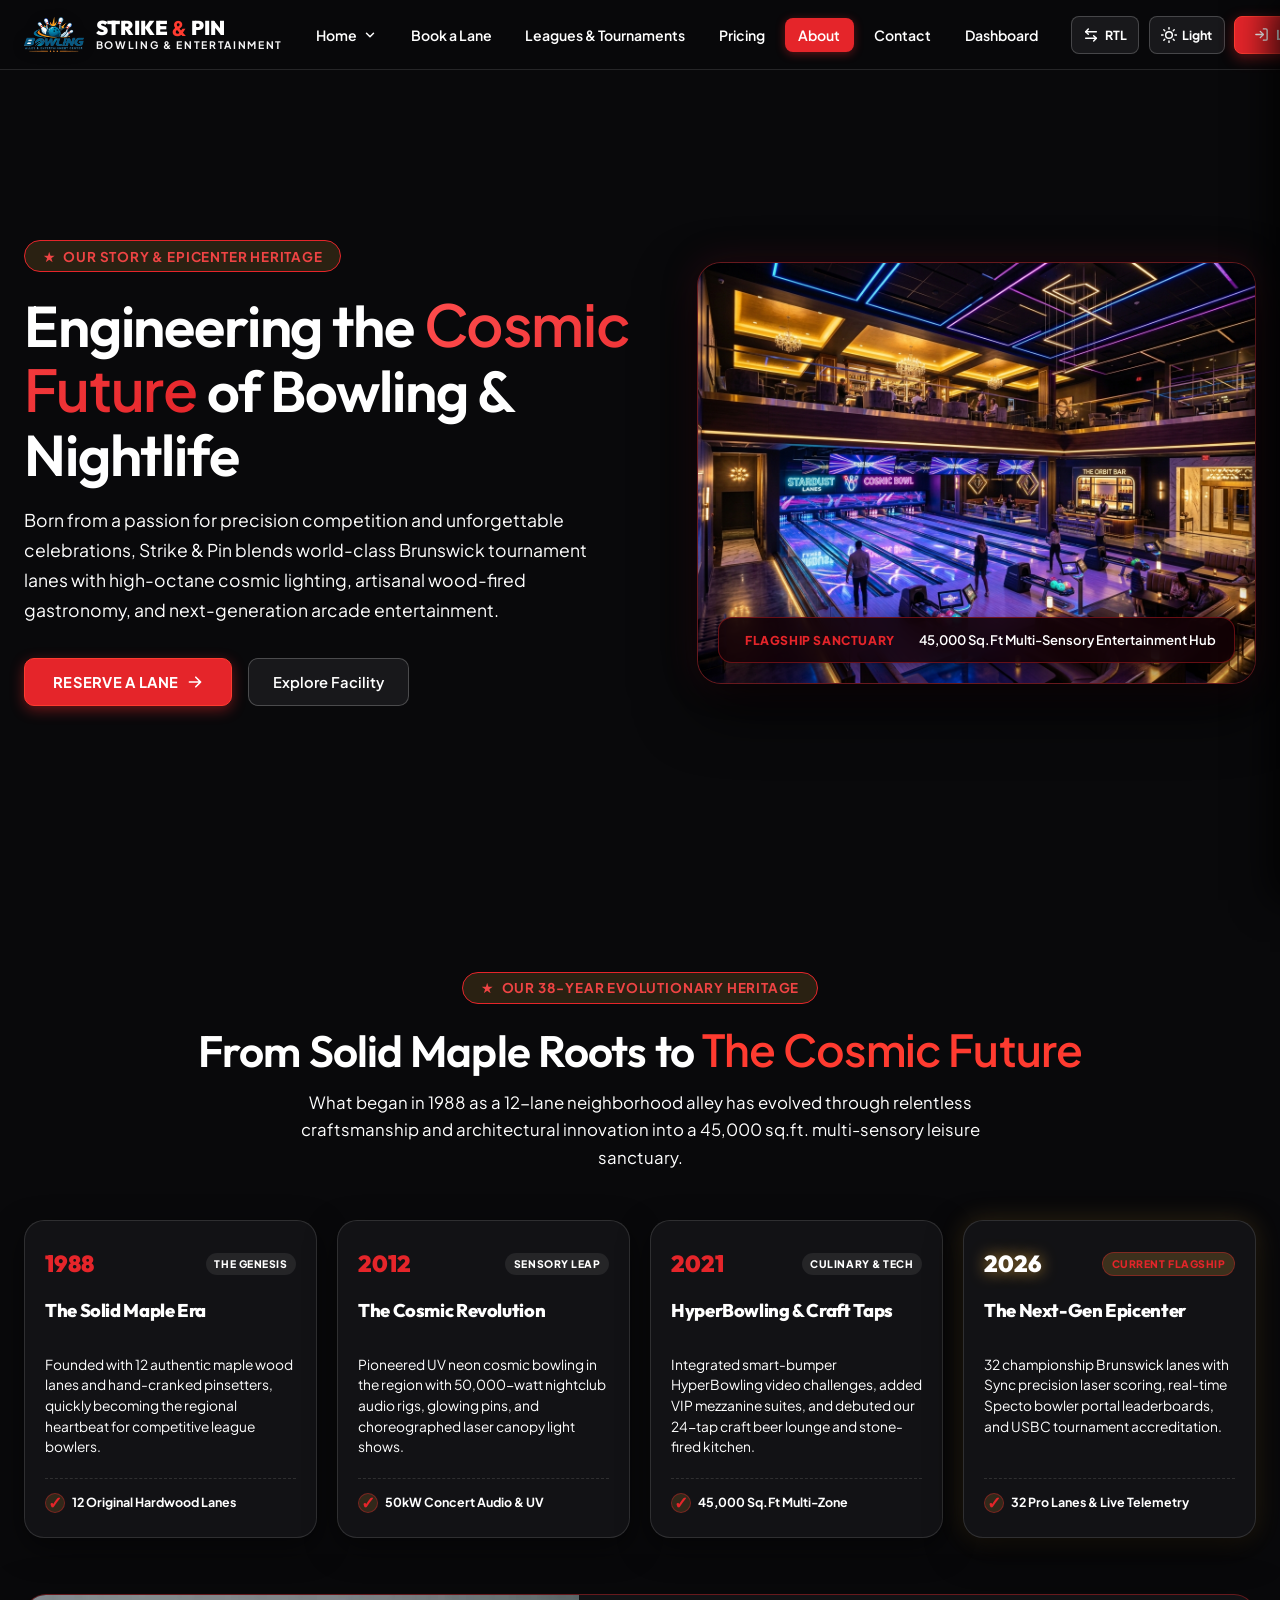
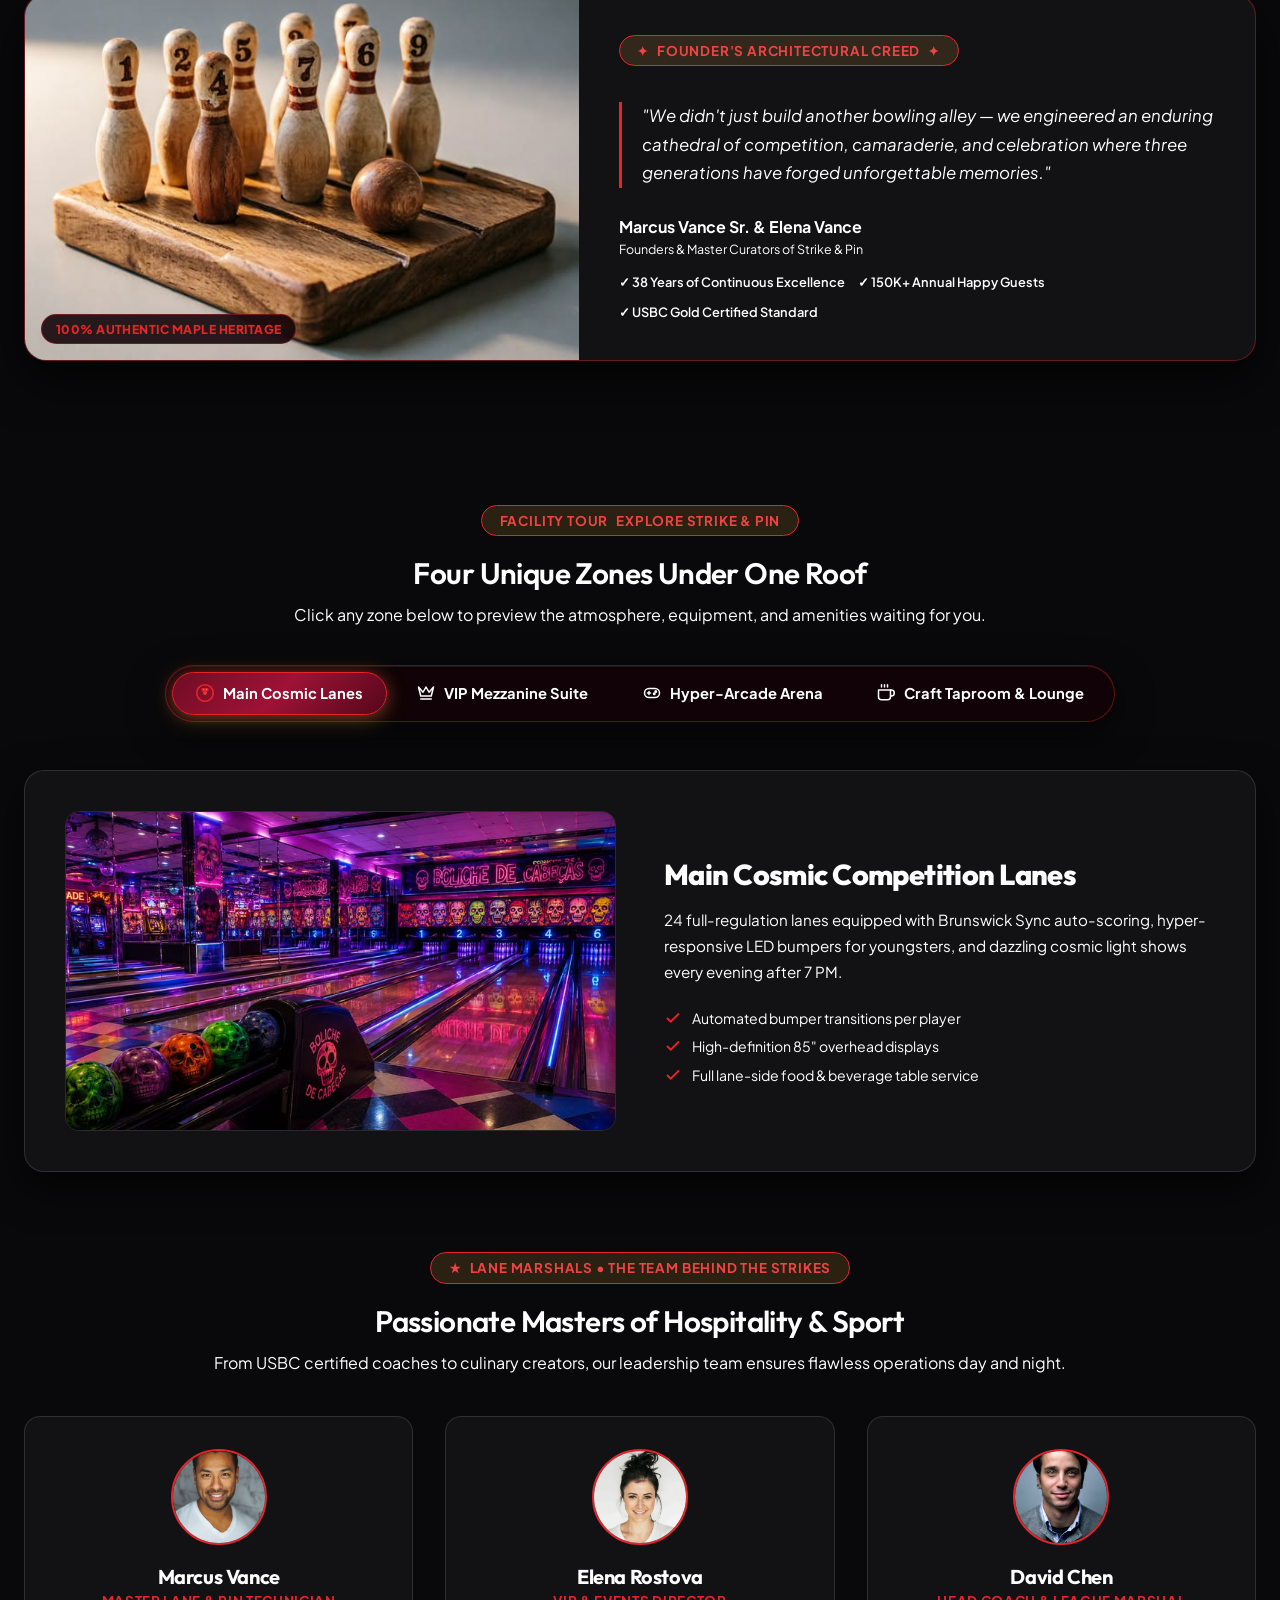
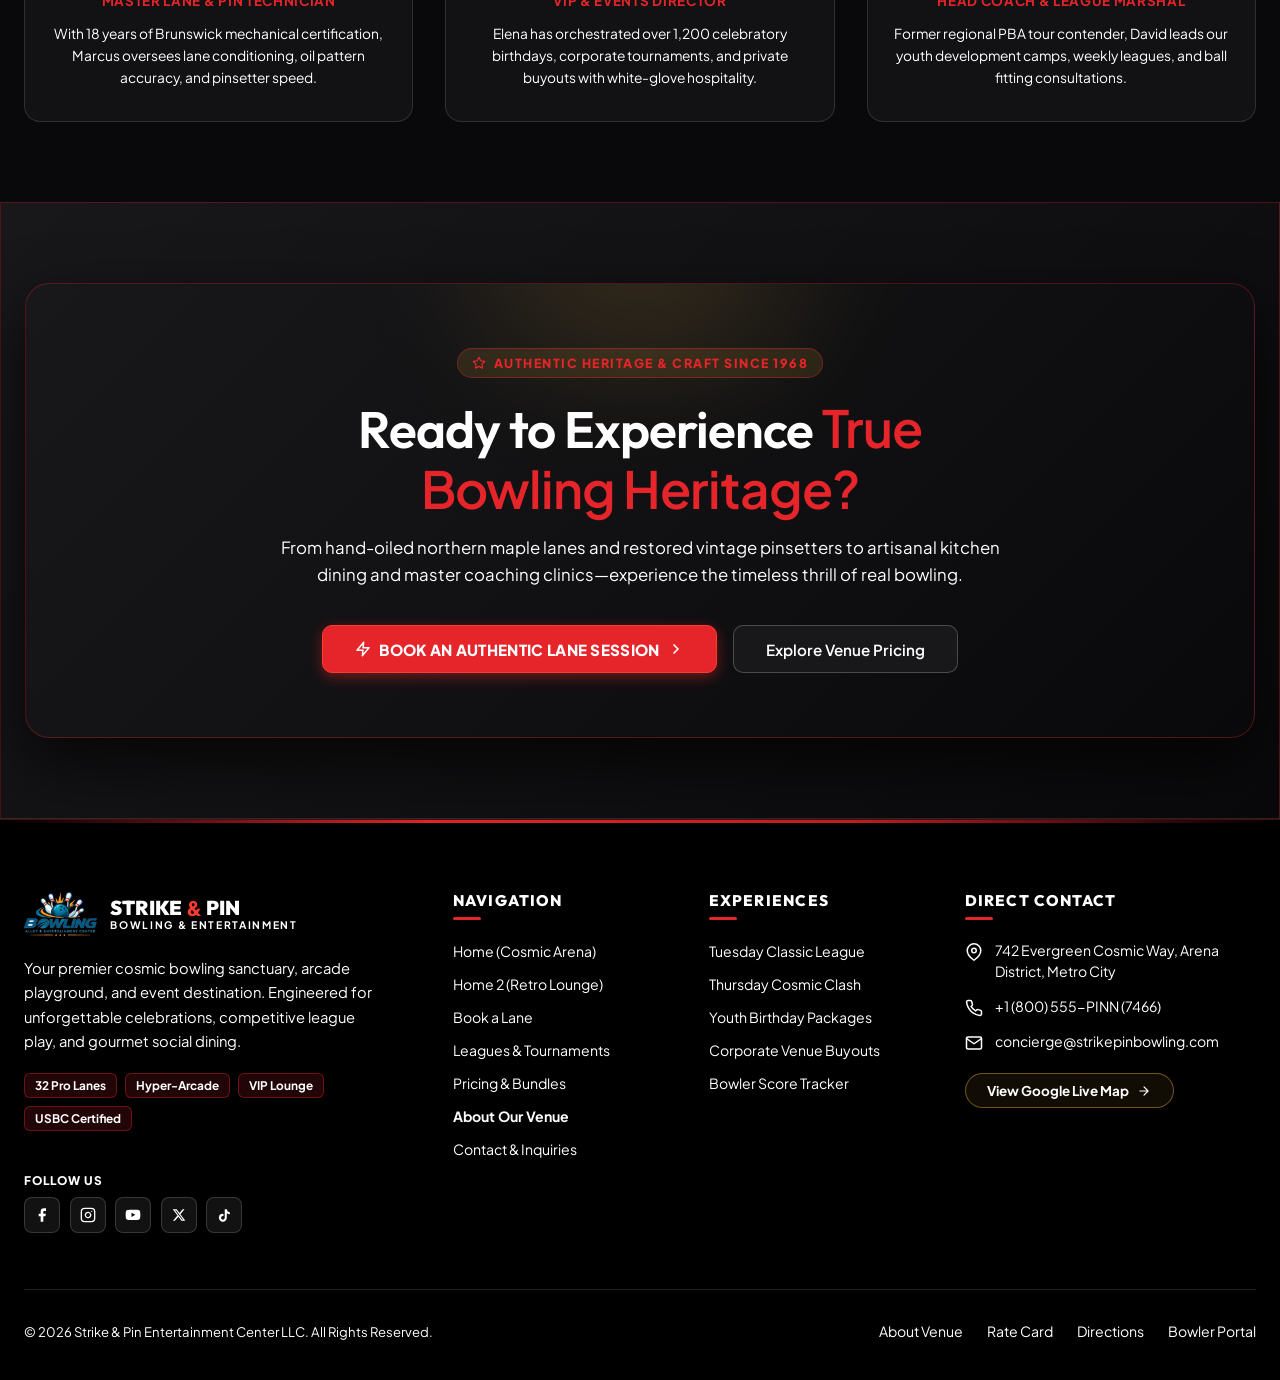
==== commit 72a708bd: "update" ====
--- a/about.html
+++ b/about.html
@@ -15,7 +15,7 @@
   <link rel="preconnect" href="https://fonts.googleapis.com">
   <link rel="preconnect" href="https://fonts.gstatic.com" crossorigin>
   <link
-    href="https://fonts.googleapis.com/css2?family=Plus+Jakarta+Sans:wght@400;500;600;700;800;900&family=Space+Grotesk:wght@500;700;900&family=Outfit:wght@500;700;800;900&display=swap"
+    href="https://fonts.googleapis.com/css2?family=Plus+Jakarta+Sans:wght@400;500;600;700;800;900&family=Space+Grotesk:wght@500;700;900&family=Outfit:wght@400;500;600;700;800;900&display=swap"
     rel="stylesheet">
 
   <!-- Core Stylesheets -->
@@ -385,7 +385,7 @@
           </div>
 
           <div class="heritage-panorama-content">
-            <div class="about-badge-strip">
+            <div class="about-badge-strip" style="align-self: flex-start; justify-content: flex-start; text-align: left;">
               <span>✦</span> Founder's Architectural Creed <span>✦</span>
             </div>
             <blockquote class="heritage-quote">
@@ -419,7 +419,7 @@
             <span>Facility Tour</span>
             <span>Explore Strike &amp; Pin</span>
           </div>
-          <h2 class="text-white text-3xl md:text-4xl font-extrabold font-heading mb-3">
+          <h2 class="text-white text-3xl md:text-4xl font-semibold font-heading mb-3">
             Four Unique Zones Under One Roof
           </h2>
           <p class="text-brand-cream text-base">
@@ -644,7 +644,7 @@
             <span>★</span>
             <span>Lane Marshals &bull; The Team Behind The Strikes</span>
           </div>
-          <h2 class="text-white text-3xl md:text-4xl font-extrabold font-heading mb-3">
+          <h2 class="text-white text-3xl md:text-4xl font-semibold font-heading mb-3">
             Passionate Masters of Hospitality &amp; Sport
           </h2>
           <p class="text-brand-cream text-base">
@@ -770,6 +770,39 @@
             <span class="footer-badge">VIP Lounge</span>
             <span class="footer-badge">USBC Certified</span>
           </div>
+          <div class="footer-social-wrap">
+            <span class="footer-social-label">Follow Us</span>
+            <div class="footer-social-links">
+              <a href="https://facebook.com" class="footer-social-btn" aria-label="Follow Strike & Pin on Facebook" target="_blank" rel="noopener noreferrer">
+                <svg viewBox="0 0 24 24" fill="currentColor" width="16" height="16" aria-hidden="true">
+                  <path d="M18 2h-3a5 5 0 0 0-5 5v3H7v4h3v8h4v-8h3l1-4h-4V7a1 1 0 0 1 1-1h3z"></path>
+                </svg>
+              </a>
+              <a href="https://instagram.com" class="footer-social-btn" aria-label="Follow Strike & Pin on Instagram" target="_blank" rel="noopener noreferrer">
+                <svg viewBox="0 0 24 24" fill="none" stroke="currentColor" stroke-width="2" stroke-linecap="round" stroke-linejoin="round" width="16" height="16" aria-hidden="true">
+                  <rect x="2" y="2" width="20" height="20" rx="5" ry="5"></rect>
+                  <path d="M16 11.37A4 4 0 1 1 12.63 8 4 4 0 0 1 16 11.37z"></path>
+                  <line x1="17.5" y1="6.5" x2="17.51" y2="6.5"></line>
+                </svg>
+              </a>
+              <a href="https://youtube.com" class="footer-social-btn" aria-label="Subscribe to Strike & Pin on YouTube" target="_blank" rel="noopener noreferrer">
+                <svg viewBox="0 0 24 24" fill="currentColor" width="16" height="16" aria-hidden="true">
+                  <path d="M22.54 6.42a2.78 2.78 0 0 0-1.94-2C18.88 4 12 4 12 4s-6.88 0-8.6.46a2.78 2.78 0 0 0-1.94 2A29 29 0 0 0 1 11.75a29 29 0 0 0 .46 5.33A2.78 2.78 0 0 0 3.4 19c1.72.46 8.6.46 8.6.46s6.88 0 8.6-.46a2.78 2.78 0 0 0 1.94-2 29 29 0 0 0 .46-5.25 29 29 0 0 0-.46-5.33z"></path>
+                  <polygon points="9.75 15.02 15.5 11.75 9.75 8.48 9.75 15.02" fill="#09090B"></polygon>
+                </svg>
+              </a>
+              <a href="https://x.com" class="footer-social-btn" aria-label="Follow Strike & Pin on X" target="_blank" rel="noopener noreferrer">
+                <svg viewBox="0 0 24 24" fill="currentColor" width="14" height="14" aria-hidden="true">
+                  <path d="M18.244 2.25h3.308l-7.227 8.26 8.502 11.24H16.17l-5.214-6.817L4.99 21.75H1.68l7.73-8.835L1.254 2.25H8.08l4.713 6.231zm-1.161 17.52h1.833L7.084 4.126H5.117z"></path>
+                </svg>
+              </a>
+              <a href="https://tiktok.com" class="footer-social-btn" aria-label="Follow Strike & Pin on TikTok" target="_blank" rel="noopener noreferrer">
+                <svg viewBox="0 0 24 24" fill="currentColor" width="15" height="15" aria-hidden="true">
+                  <path d="M19.59 6.69a4.83 4.83 0 0 1-3.77-4.25V2h-3.45v13.67a2.89 2.89 0 0 1-5.2 1.74 2.89 2.89 0 0 1 2.31-4.64c.298-.002.595.042.88.13V9.4a6.33 6.33 0 0 0-1-.08A6.34 6.34 0 0 0 3 15.66a6.34 6.34 0 0 0 10.82 4.5 6.34 6.34 0 0 0 1.87-4.5V8.5a8.28 8.28 0 0 0 4.9 1.63V6.69z"></path>
+                </svg>
+              </a>
+            </div>
+          </div>
         </div>
 
         <!-- Column 2: Navigation Links -->
--- a/assets/css/style.css
+++ b/assets/css/style.css
@@ -1,13315 +1,13679 @@
-/* ==========================================================================
-   STRIKE & PIN ENTERTAINMENT CENTER - GLOBAL STYLESHEET
-   Brand Palette: Deep Dark Burgundy, Wine Red, Warm Gold, Bright Crisp White, Cream
-   Dark Mode Base: Strict #000000
-   ========================================================================== */
-
-@import url('https://fonts.googleapis.com/css2?family=Outfit:wght@400;500;600;700;800;900&family=Plus+Jakarta+Sans:wght@400;500;600;700;800&display=swap');
-
-:root {
-  /* Brand Core Palette - Red & Charcoal Theme */
-  --brand-red-primary: #E5252A;
-  --brand-red-hover: #C51D22;
-  --brand-red-deep: #991B1B;
-  --brand-charcoal-dark: #09090B;
-  --brand-charcoal-surface: #121215;
-  --brand-charcoal-elevated: #1C1C20;
-  --brand-gray-medium: #71717A;
-  --brand-gray-light: #E4E4E7;
-  --brand-gray-muted: #A1A1AA;
-
-  /* Theme Surfaces (Light Mode Default) */
-  --bg-body: #FFFFFF;
-  --bg-surface: #FFFFFF;
-  --bg-surface-elevated: #F4F4F5;
-  --bg-surface-glass: rgba(255, 255, 255, 0.94);
-  --header-bg: rgba(255, 255, 255, 0.96);
-
-  /* Borders */
-  --border-subtle: #E4E4E7;
-  --border-brand: rgba(229, 37, 42, 0.35);
-  --border-highlight: #E5252A;
-
-  /* Typography - Clean high-contrast bright text */
-  --text-primary: #000000;
-  --text-secondary: #18181B;
-  --text-muted: #27272A;
-  --text-gold: #E5252A;
-
-  /* Aliased Accent Variables used across pages */
-  --accent-gold: #E5252A;
-  --accent-gold-light: #EF4444;
-  --bg-black: #09090B;
-  --brand-burgundy-light: #E5252A;
-  --brand-crimson: #E5252A;
-
-  /* Legacy aliases mapped to Red & Charcoal system */
-  --brand-burgundy-950: #09090B;
-  --brand-burgundy-900: #121215;
-  --brand-burgundy-850: #1C1C20;
-  --brand-burgundy-800: #7F1D1D;
-  --brand-burgundy-700: #991B1B;
-  --brand-burgundy-600: #C51D22;
-  --brand-burgundy-500: #E5252A;
-  --brand-burgundy-400: #EF4444;
-
-  --brand-gold-600: #B91C1C;
-  --brand-gold-500: #E5252A;
-  --brand-gold-400: #E5252A;
-  --brand-gold-300: #EF4444;
-
-  --brand-cream: #18181B;
-  --brand-cream-soft: #27272A;
-  --brand-cream-muted: #3F3F46;
-
-  /* Dimensions */
-  --header-height: 70px;
-  --font-heading: 'Outfit', sans-serif;
-  --font-body: 'Plus Jakarta Sans', sans-serif;
-
-  /* Transitions */
-  --transition-fast: 0.18s cubic-bezier(0.16, 1, 0.3, 1);
-  --transition-normal: 0.28s cubic-bezier(0.16, 1, 0.3, 1);
-}
-
-/* Strict Dark Mode: Crisp Bright White text and vibrant Red accents */
-html.dark {
-  --bg-body: #000000;
-  --bg-surface: #121215;
-  --bg-surface-elevated: #18181B;
-  --bg-surface-glass: rgba(9, 9, 11, 0.94);
-  --header-bg: rgba(9, 9, 11, 0.96);
-
-  --border-subtle: rgba(255, 255, 255, 0.12);
-  --border-brand: rgba(229, 37, 42, 0.4);
-  --border-highlight: #E5252A;
-
-  --text-primary: #FFFFFF;
-  --text-secondary: #FFFFFF;
-  --text-muted: #ffffff;
-  --text-gold: #FF3B30;
-
-  --accent-gold: #E5252A;
-  --accent-gold-light: #EF4444;
-  --bg-black: #09090B;
-  --brand-burgundy-light: #E5252A;
-  --brand-crimson: #E5252A;
-
-  --brand-burgundy-950: #09090B;
-  --brand-burgundy-900: #121215;
-  --brand-burgundy-850: #18181B;
-  --brand-burgundy-800: #7F1D1D;
-  --brand-burgundy-700: #991B1B;
-  --brand-burgundy-600: #C51D22;
-  --brand-burgundy-500: #E5252A;
-  --brand-burgundy-400: #EF4444;
-
-  --brand-gold-600: #B91C1C;
-  --brand-gold-500: #E5252A;
-  --brand-gold-400: #E5252A;
-  --brand-gold-300: #EF4444;
-
-  --brand-cream: #FFFFFF;
-  --brand-cream-soft: #F4F4F5;
-  --brand-cream-muted: #E4E4E7;
-}
-
-/* Base Styles */
-*,
-*::before,
-*::after {
-  box-sizing: border-box;
-  margin: 0;
-  padding: 0;
-}
-
-html {
-  scroll-behavior: smooth;
-  scroll-padding-top: var(--header-height);
-  font-family: var(--font-body);
-  background-color: var(--bg-body);
-  color: var(--text-primary);
-  text-rendering: optimizeLegibility;
-  -webkit-font-smoothing: antialiased;
-  overflow-x: hidden;
-  max-width: 100vw;
-}
-
-body {
-  background-color: var(--bg-body);
-  color: var(--text-primary);
-  min-height: 100vh;
-  display: flex;
-  flex-direction: column;
-  overflow-x: hidden;
-  max-width: 100vw;
-  width: 100%;
-  transition: background-color var(--transition-normal), color var(--transition-normal);
-}
-
-/* Prevent viewport bounce & background scroll when mobile menu is active */
-body.menu-open,
-html.menu-open {
-  overflow: hidden !important;
-  touch-action: none;
-}
-
-main {
-  flex: 1 0 auto;
-  padding-top: 0 !important;
-  margin-top: 0 !important;
-}
-
-/* Typography Defaults */
-h1,
-h2,
-h3,
-h4,
-h5,
-h6 {
-  font-family: var(--font-heading);
-  color: var(--text-primary);
-  font-weight: 700;
-  line-height: 1.15;
-  letter-spacing: -0.02em;
-}
-
-p {
-  font-family: var(--font-body);
-  color: var(--text-secondary);
-  line-height: 1.65;
-}
-
-span,
-li,
-a,
-button,
-label,
-input,
-select,
-textarea {
-  font-family: var(--font-body);
-  color: inherit;
-}
-
-a {
-  color: inherit;
-  text-decoration: none;
-  transition: color var(--transition-fast);
-}
-
-a:hover {
-  color: var(--brand-red-primary);
-}
-
-/* Focus Visible */
-:focus-visible {
-  outline: 2px solid var(--brand-red-primary);
-  outline-offset: 3px;
-  border-radius: 4px;
-}
-
-/* ==========================================================================
-   THEME COLOR ENFORCEMENT: RED & CHARCOAL PALETTE
-   ========================================================================== */
-
-/* 1. Primary & CTA Buttons: Vibrant Red with Crisp White Text */
-.btn-primary,
-.btn-login,
-.btn-brand,
-.site-cta-btn,
-.btn-auth-submit,
-.btn-draft-agent,
-.btn-reserve-action,
-#calcReserveBtn,
-button.btn-primary,
-a.btn-primary {
-  background: var(--brand-red-primary) !important;
-  background-color: var(--brand-red-primary) !important;
-  color: #FFFFFF !important;
-  border: 1px solid var(--brand-red-hover) !important;
-  box-shadow: 0 4px 14px rgba(229, 37, 42, 0.35) !important;
-  text-shadow: none !important;
-  cursor: pointer !important;
-}
-
-.btn-primary *,
-.btn-login *,
-.btn-brand *,
-.site-cta-btn *,
-.btn-auth-submit *,
-.btn-draft-agent *,
-.btn-reserve-action * {
-  color: #FFFFFF !important;
-}
-
-.btn-primary:hover,
-.btn-login:hover,
-.btn-brand:hover,
-.site-cta-btn:hover,
-.btn-auth-submit:hover,
-.btn-draft-agent:hover,
-.btn-reserve-action:hover,
-#calcReserveBtn:hover,
-button.btn-primary:hover,
-a.btn-primary:hover {
-  background: var(--brand-red-hover) !important;
-  background-color: var(--brand-red-hover) !important;
-  color: #FFFFFF !important;
-  border-color: var(--brand-red-deep) !important;
-  box-shadow: 0 6px 20px rgba(229, 37, 42, 0.5) !important;
-  transform: translateY(-2px);
-}
-
-/* Secondary Buttons */
-.btn-secondary {
-  background: var(--bg-surface-elevated) !important;
-  border: 1px solid var(--border-subtle) !important;
-  color: var(--text-primary) !important;
-}
-
-.btn-secondary:hover {
-  background: rgba(229, 37, 42, 0.08) !important;
-  border-color: var(--brand-red-primary) !important;
-  color: var(--brand-red-primary) !important;
-}
-
-html.dark .btn-secondary {
-  background: rgba(255, 255, 255, 0.06) !important;
-  border: 1px solid rgba(255, 255, 255, 0.15) !important;
-  color: #FFFFFF !important;
-}
-
-html.dark .btn-secondary:hover {
-  background: rgba(229, 37, 42, 0.15) !important;
-  border-color: var(--brand-red-primary) !important;
-  color: #FFFFFF !important;
-}
-
-/* 2. Navigation / Header */
-.site-header {
-  background: var(--header-bg) !important;
-  border-bottom: 1px solid var(--border-subtle) !important;
-}
-
-.nav-link {
-  color: var(--text-primary) !important;
-}
-
-.nav-link:hover {
-  color: var(--brand-red-primary) !important;
-  background-color: rgba(229, 37, 42, 0.08) !important;
-}
-
-.nav-link.active {
-  color: #FFFFFF !important;
-  background-color: var(--brand-red-primary) !important;
-  box-shadow: 0 2px 10px rgba(229, 37, 42, 0.4) !important;
-}
-
-.dropdown-panel,
-.dropdown-menu {
-  background-color: var(--bg-surface) !important;
-  border: 1px solid var(--border-subtle) !important;
-  box-shadow: 0 16px 36px rgba(0, 0, 0, 0.25) !important;
-}
-
-.dropdown-item,
-.dropdown-link {
-  color: var(--text-primary) !important;
-}
-
-.dropdown-item:hover,
-.dropdown-link:hover {
-  background-color: rgba(229, 37, 42, 0.1) !important;
-  color: var(--brand-red-primary) !important;
-}
-
-.dropdown-item.active,
-.dropdown-link.active {
-  background-color: var(--brand-red-primary) !important;
-  color: #FFFFFF !important;
-}
-
-.dropdown-badge {
-  background: var(--brand-red-primary) !important;
-  color: #FFFFFF !important;
-}
-
-.utility-btn,
-.mobile-toggle-btn {
-  background: var(--bg-surface-elevated) !important;
-  border: 1px solid var(--border-subtle) !important;
-  color: var(--text-primary) !important;
-}
-
-.utility-btn:hover,
-.mobile-toggle-btn:hover {
-  background: rgba(229, 37, 42, 0.08) !important;
-  border-color: var(--brand-red-primary) !important;
-  color: var(--brand-red-primary) !important;
-}
-
-/* 3. Headings, Accents & Text */
-.section-heading,
-.section-title,
-.package-tier-name,
-.card-title,
-.feature-title,
-.portal-card-title,
-.attraction-title,
-.event-card-title,
-.faq-question-text,
-.review-author-name,
-.league-name,
-.stat-number,
-.league-card-title {
-  color: var(--text-primary) !important;
-}
-
-.section-subheading,
-.section-subtitle,
-.package-ideal-for,
-.card-desc,
-.feature-desc,
-.attraction-desc,
-.event-card-desc,
-.faq-answer-text,
-.review-text,
-.league-schedule,
-.footer-description {
-  color: var(--text-secondary);
-}
-
-.price-val {
-  color: var(--text-primary) !important;
-}
-
-.price-currency,
-.rating-star,
-.accent-text,
-.text-accent-gold,
-.text-accent-gold-light,
-.section-title span,
-.section-heading span,
-.brand-title span {
-  color: var(--brand-red-primary) !important;
-}
-
-.brand-subtitle {
-  color: var(--text-secondary) !important;
-}
-
-.price-duration {
-  color: var(--text-muted) !important;
-}
-
-.inclusion-item,
-.spec-item,
-.benefit-item,
-.detail-row {
-  color: var(--text-primary) !important;
-}
-
-.inclusion-item svg,
-.spec-item svg,
-.benefit-item svg {
-  color: var(--brand-red-primary) !important;
-  stroke: var(--brand-red-primary) !important;
-}
-
-/* Eyebrow & Badges */
-.section-tag-pill,
-.tag-pill,
-.eyebrow-pill,
-.footer-badge,
-.hero-status-pill {
-  background: rgba(229, 37, 42, 0.1) !important;
-  border: 1px solid rgba(229, 37, 42, 0.3) !important;
-  color: var(--brand-red-primary) !important;
-}
-
-.featured-ribbon {
-  background: var(--brand-red-primary) !important;
-  color: #FFFFFF !important;
-}
-
-/* 4. Cards & Surfaces */
-.package-card,
-.portal-card,
-.attraction-card,
-.pricing-card,
-.review-card,
-.faq-card,
-.event-card,
-.league-card,
-.spec-card,
-.lane-card,
-.stat-card,
-.contact-card,
-.team-card,
-.heritage-era-card,
-.era-milestone-card {
-  background: var(--bg-surface) !important;
-  border: 1px solid var(--border-subtle) !important;
-  color: var(--text-primary) !important;
-}
-
-.package-card:hover,
-.attraction-card:hover,
-.pricing-card:hover,
-.league-card:hover {
-  border-color: var(--brand-red-primary) !important;
-}
-
-.package-card.featured {
-  border: 2px solid var(--brand-red-primary) !important;
-  box-shadow: 0 12px 32px rgba(229, 37, 42, 0.2) !important;
-}
-
-html.dark .package-card,
-html.dark .attraction-card,
-html.dark .pricing-card,
-html.dark .league-card,
-html.dark .stat-card,
-html.dark .contact-card {
-  background: #121215 !important;
-  border-color: rgba(255, 255, 255, 0.1) !important;
-}
-
-html.dark .package-card.featured {
-  background: #18181B !important;
-  border: 2px solid var(--brand-red-primary) !important;
-}
-
-/* 5. Forms & Inputs */
-input,
-select,
-textarea,
-.bar-input,
-.form-input-styled,
-.form-select-styled,
-.auth-text-input {
-  background: var(--bg-surface) !important;
-  border: 1px solid var(--border-subtle) !important;
-  color: var(--text-primary) !important;
-}
-
-input:focus,
-select:focus,
-textarea:focus,
-.bar-input:focus,
-.form-input-styled:focus,
-.form-select-styled:focus,
-.auth-text-input:focus {
-  border-color: var(--brand-red-primary) !important;
-  box-shadow: 0 0 0 3px rgba(229, 37, 42, 0.2) !important;
-  outline: none !important;
-}
-
-input::placeholder,
-textarea::placeholder {
-  color: var(--text-muted) !important;
-}
-
-select option,
-.bar-select option,
-.form-select-styled option {
-  background-color: var(--bg-surface) !important;
-  color: var(--text-primary) !important;
-}
-
-/* 6. Footer & Dark Banners */
-.site-footer {
-  background: #09090B !important;
-  border-top: 1px solid #27272A !important;
-  color: #E4E4E7 !important;
-}
-
-.site-footer .footer-heading {
-  color: #FFFFFF !important;
-}
-
-.site-footer .footer-heading::after {
-  background: var(--brand-red-primary) !important;
-}
-
-.site-footer .footer-description,
-.site-footer .hours-row {
-  color: #F4F4F5 !important;
-}
-
-.site-footer .footer-link,
-.site-footer .footer-contact-item {
-  color: #FFFFFF !important;
-}
-
-.site-footer .footer-link:hover {
-  color: var(--brand-red-primary) !important;
-}
-
-.site-footer .hours-row strong {
-  color: #FFFFFF !important;
-}
-
-.site-footer .footer-badge {
-  background: rgba(229, 37, 42, 0.15) !important;
-  border-color: rgba(229, 37, 42, 0.4) !important;
-  color: #EF4444 !important;
-}
-
-.site-cta-card,
-.site-cta-section {
-  background: linear-gradient(135deg, #18181B 0%, #111113 50%, #09090B 100%) !important;
-  border: 1px solid rgba(229, 37, 42, 0.3) !important;
-}
-
-.site-cta-card h2,
-.site-cta-card .section-heading,
-.site-cta-section h2 {
-  color: #FFFFFF !important;
-}
-
-.site-cta-card p,
-.site-cta-card .section-subheading,
-.site-cta-section p {
-  color: #FFFFFF !important;
-}
-
-/* ==========================================================================
-   CONTAINER & CORE UTILITY SYSTEM
-   ========================================================================== */
-.container {
-  max-width: 1360px;
-  margin: 0 auto;
-  padding: 0 1.5rem;
-  width: 100%;
-}
-
-.text-center {
-  text-align: center;
-}
-
-.text-right {
-  text-align: right;
-}
-
-.text-left {
-  text-align: left;
-}
-
-.w-full {
-  width: 100%;
-}
-
-.block {
-  display: block;
-}
-
-.flex {
-  display: flex;
-}
-
-.items-center {
-  align-items: center;
-}
-
-.justify-between {
-  justify-content: space-between;
-}
-
-.relative {
-  position: relative;
-}
-
-.absolute {
-  position: absolute;
-}
-
-.inset-0 {
-  inset: 0;
-}
-
-.overflow-hidden {
-  overflow: hidden;
-}
-
-.text-xs {
-  font-size: 0.78rem;
-}
-
-.text-sm {
-  font-size: 0.88rem;
-}
-
-.text-lg {
-  font-size: 1.15rem;
-}
-
-.text-xl {
-  font-size: 1.25rem;
-}
-
-.text-2xl {
-  font-size: 1.5rem;
-}
-
-.text-3xl {
-  font-size: 1.85rem;
-}
-
-.font-bold {
-  font-weight: 700;
-}
-
-.font-extrabold {
-  font-weight: 800;
-}
-
-.uppercase {
-  text-transform: uppercase;
-}
-
-.tracking-wider {
-  letter-spacing: 0.05em;
-}
-
-.tracking-widest {
-  letter-spacing: 0.1em;
-}
-
-.leading-relaxed {
-  line-height: 1.65;
-}
-
-.whitespace-nowrap {
-  white-space: nowrap;
-}
-
-.text-accent-gold {
-  color: var(--accent-gold);
-}
-
-.text-accent-gold-light {
-  color: var(--accent-gold-light);
-}
-
-.text-muted {
-  color: #f1f3f6;
-}
-
-.text-secondary {
-  color: var(--brand-cream);
-}
-
-.text-white {
-  color: #f7f7f7;
-}
-
-.text-primary {
-  color: var(--text-primary);
-}
-
-.bg-surface {
-  background: var(--bg-surface);
-}
-
-.bg-black-50 {
-  background: rgba(0, 0, 0, 0.5);
-}
-
-.bg-black-60 {
-  background: rgba(0, 0, 0, 0.6);
-}
-
-.bg-black-90 {
-  background: rgba(0, 0, 0, 0.9);
-}
-
-.bg-black {
-  background-color: #09090B !important;
-}
-
-.bg-brand-crimson {
-  background: var(--brand-crimson);
-}
-
-.border {
-  border-width: 1px;
-  border-style: solid;
-}
-
-.border-2 {
-  border-width: 2px;
-  border-style: solid;
-}
-
-.border-brand {
-  border-color: var(--border-brand);
-}
-
-.border-t {
-  border-top: 1px solid var(--border-brand);
-}
-
-.border-y {
-  border-top-width: 1px;
-  border-bottom-width: 1px;
-  border-style: solid;
-}
-
-.shadow-2xl {
-  box-shadow: 0 25px 50px -12px rgba(0, 0, 0, 0.75);
-}
-
-.backdrop-blur-md {
-  backdrop-filter: blur(12px);
-  -webkit-backdrop-filter: blur(12px);
-}
-
-.rounded {
-  border-radius: 6px;
-}
-
-.rounded-md {
-  border-radius: 8px;
-}
-
-.rounded-lg {
-  border-radius: 10px;
-}
-
-.rounded-xl {
-  border-radius: 14px;
-}
-
-.rounded-2xl {
-  border-radius: 20px;
-}
-
-.mb-0 {
-  margin-bottom: 0;
-}
-
-.mb-1 {
-  margin-bottom: 0.25rem;
-}
-
-.mb-2 {
-  margin-bottom: 0.5rem;
-}
-
-.mb-3 {
-  margin-bottom: 0.75rem;
-}
-
-.mb-4 {
-  margin-bottom: 1rem;
-}
-
-.mb-6 {
-  margin-bottom: 1.5rem;
-}
-
-.mb-12 {
-  margin-bottom: 3rem;
-}
-
-.mt-1 {
-  margin-top: 0.25rem;
-}
-
-.mt-4 {
-  margin-top: 1rem;
-}
-
-.mt-6 {
-  margin-top: 1.5rem;
-}
-
-.mt-8 {
-  margin-top: 2rem;
-}
-
-.mt-12 {
-  margin-top: 3rem;
-}
-
-.my-4 {
-  margin-top: 1rem;
-  margin-bottom: 1rem;
-}
-
-.p-4 {
-  padding: 1rem;
-}
-
-.p-6 {
-  padding: 1.5rem;
-}
-
-.p-8 {
-  padding: 2rem;
-}
-
-.pt-6 {
-  padding-top: 1.5rem;
-}
-
-.px-2 {
-  padding-left: 0.5rem;
-  padding-right: 0.5rem;
-}
-
-.px-2\.5 {
-  padding-left: 0.625rem;
-  padding-right: 0.625rem;
-}
-
-.px-3 {
-  padding-left: 0.75rem;
-  padding-right: 0.75rem;
-}
-
-.px-4 {
-  padding-left: 1rem;
-  padding-right: 1rem;
-}
-
-.px-6 {
-  padding-left: 1.5rem;
-  padding-right: 1.5rem;
-}
-
-.px-8 {
-  padding-left: 2rem;
-  padding-right: 2rem;
-}
-
-.py-0\.5 {
-  padding-top: 0.125rem;
-  padding-bottom: 0.125rem;
-}
-
-.py-1 {
-  padding-top: 0.25rem;
-  padding-bottom: 0.25rem;
-}
-
-.py-1\.5 {
-  padding-top: 0.375rem;
-  padding-bottom: 0.375rem;
-}
-
-.py-3 {
-  padding-top: 0.75rem;
-  padding-bottom: 0.75rem;
-}
-
-.h-full {
-  height: 100%;
-}
-
-.h-24 {
-  height: 6rem;
-}
-
-.h-28 {
-  height: 7rem;
-}
-
-.h-32 {
-  height: 8rem;
-}
-
-.h-48 {
-  height: 12rem;
-}
-
-.h-64 {
-  height: 16rem;
-}
-
-.h-96 {
-  height: 24rem;
-}
-
-.object-cover {
-  object-fit: cover;
-}
-
-.bottom-3 {
-  bottom: 0.75rem;
-}
-
-.left-3 {
-  left: 0.75rem;
-}
-
-.bottom-4 {
-  bottom: 1rem;
-}
-
-.left-4 {
-  left: 1rem;
-}
-
-.right-4 {
-  right: 1rem;
-}
-
-.m-0 {
-  margin: 0;
-}
-
-.max-w-lg {
-  max-width: 34rem;
-}
-
-.bg-gradient-to-r {
-  background: linear-gradient(90deg, rgba(0, 0, 0, 0.94) 0%, rgba(0, 0, 0, 0.6) 65%, transparent 100%);
-}
-
-.hover\:underline:hover {
-  text-decoration: underline;
-}
-
-.section-header {
-  text-align: center;
-  margin-bottom: 3rem;
-}
-
-.section-tag-pill {
-  display: inline-flex;
-  align-items: center;
-  align-self: flex-start;
-  width: fit-content;
-  max-width: fit-content;
-  gap: 0.4rem;
-  padding: 0.35rem 1rem;
-  border-radius: 999px;
-  background: rgba(229, 37, 42, 0.1);
-  border: 1px solid var(--border-brand);
-  color: var(--brand-red-primary);
-  font-size: 0.8rem;
-  font-weight: 700;
-  text-transform: uppercase;
-  letter-spacing: 0.08em;
-  margin-bottom: 0.85rem;
-}
-
-.section-heading {
-  font-family: var(--font-heading);
-  font-size: clamp(2rem, 3.5vw, 2.75rem);
-  font-weight: 800;
-  color: var(--text-primary);
-  line-height: 1.18;
-  margin-bottom: 0.75rem;
-}
-
-.section-subheading {
-  font-size: 1.05rem;
-  line-height: 1.65;
-  color: var(--text-secondary);
-  max-width: 680px;
-  margin: 0 auto;
-}
-
-.hero-actions-row {
-  display: flex;
-  align-items: center;
-  gap: 1rem;
-  flex-wrap: wrap;
-  margin-top: 1.5rem;
-}
-
-/* ==========================================================================
-   PRELOADER
-   ========================================================================== */
-#preloader {
-  position: fixed;
-  inset: 0;
-  z-index: 99999;
-  background-color: #000000;
-  display: flex;
-  flex-direction: column;
-  align-items: center;
-  justify-content: center;
-  transition: opacity 0.5s ease, visibility 0.5s ease;
-}
-
-#preloader.fade-out {
-  opacity: 0;
-  visibility: hidden;
-  pointer-events: none;
-}
-
-.loader-content {
-  display: flex;
-  flex-direction: column;
-  align-items: center;
-  justify-content: center;
-  gap: 1.5rem;
-  text-align: center;
-}
-
-.loader-brand {
-  display: flex;
-  align-items: center;
-  gap: 0.85rem;
-  animation: preloaderBrandPulse 2.2s infinite ease-in-out;
-}
-
-.loader-logo-img {
-  height: 48px;
-  max-height: 48px;
-  width: auto;
-  max-width: 170px;
-  object-fit: contain;
-  background: transparent;
-  border: none;
-  filter: drop-shadow(0 4px 14px rgba(229, 169, 60, 0.4));
-}
-
-.loader-brand .brand-title {
-  font-family: var(--font-heading);
-  font-size: 1.45rem;
-  font-weight: 900;
-  letter-spacing: -0.01em;
-  color: var(--text-primary, #ffffff);
-  text-transform: uppercase;
-  display: flex;
-  align-items: center;
-  gap: 4px;
-}
-
-.loader-brand .brand-title span {
-  color: var(--brand-gold-500, #e5a93c);
-}
-
-.loader-brand .brand-subtitle {
-  font-family: var(--font-body);
-  font-size: 0.7rem;
-  font-weight: 700;
-  letter-spacing: 0.16em;
-  color: var(--brand-gold-400, #f0ba5a);
-  text-transform: uppercase;
-  margin-top: 2px;
-}
-
-
-.loader-pin-indicator {
-  margin-top: 0.5rem;
-  display: flex;
-  align-items: center;
-  gap: 6px;
-}
-
-.loader-dot {
-  width: 8px;
-  height: 8px;
-  border-radius: 50%;
-  background-color: var(--brand-gold-500);
-  animation: pulseDot 1.2s infinite ease-in-out alternate;
-}
-
-.loader-dot:nth-child(2) {
-  animation-delay: 0.2s;
-}
-
-.loader-dot:nth-child(3) {
-  animation-delay: 0.4s;
-}
-
-@keyframes preloaderBrandPulse {
-
-  0%,
-  100% {
-    transform: scale(1);
-    opacity: 0.92;
-  }
-
-  50% {
-    transform: scale(1.03);
-    opacity: 1;
-    filter: drop-shadow(0 0 16px rgba(229, 169, 60, 0.4));
-  }
-}
-
-@keyframes ballSpin {
-  0% {
-    transform: rotate(0deg) scale(0.96);
-  }
-
-  50% {
-    transform: rotate(180deg) scale(1.04);
-  }
-
-  100% {
-    transform: rotate(360deg) scale(0.96);
-  }
-}
-
-@keyframes pulseDot {
-  0% {
-    opacity: 0.3;
-    transform: scale(0.8);
-  }
-
-  100% {
-    opacity: 1;
-    transform: scale(1.2);
-  }
-}
-
-/* ==========================================================================
-   FIXED COMPACT HEADER
-   ========================================================================== */
-.site-header {
-  position: fixed;
-  top: 0;
-  left: 0;
-  right: 0;
-  height: var(--header-height);
-  background: var(--header-bg);
-  backdrop-filter: blur(14px);
-  -webkit-backdrop-filter: blur(14px);
-  border-bottom: 1px solid var(--border-subtle);
-  z-index: 1000;
-  transition: background-color var(--transition-normal), border-color var(--transition-normal);
-}
-
-.header-container {
-  max-width: 1360px;
-  height: 100%;
-  margin: 0 auto;
-  padding: 0 1.5rem;
-  display: flex;
-  align-items: center;
-  justify-content: space-between;
-  gap: 1.25rem;
-}
-
-/* Brand Identity */
-.header-brand {
-  display: flex;
-  align-items: center;
-  gap: 0.75rem;
-  text-decoration: none;
-  flex-shrink: 0;
-}
-
-.header-logo-img,
-.brand-logo-img,
-.portal-brand-logo,
-.brand-identity img,
-.dash-header-left img {
-  height: 36px;
-  max-height: 36px;
-  width: auto;
-  max-width: 140px;
-  object-fit: contain;
-  background: transparent;
-  border: none;
-  filter: drop-shadow(0 2px 6px rgba(0, 0, 0, 0.4));
-  transition: transform var(--transition-fast);
-}
-
-.footer-logo-img,
-.footer-brand img,
-.site-footer img {
-  height: 44px;
-  max-height: 44px;
-  width: auto;
-  max-width: 150px;
-  object-fit: contain;
-  background: transparent;
-  border: none;
-  filter: drop-shadow(0 2px 6px rgba(0, 0, 0, 0.4));
-}
-
-.header-brand:hover .header-logo-img,
-.brand-identity:hover img,
-.dash-header-left:hover img {
-  transform: scale(1.04) rotate(-2deg);
-}
-
-.brand-text-group {
-  display: flex;
-  flex-direction: column;
-  line-height: 1;
-}
-
-.brand-title {
-  font-family: var(--font-heading);
-  font-size: 1.25rem;
-  font-weight: 900;
-  letter-spacing: -0.01em;
-  color: var(--text-primary);
-  text-transform: uppercase;
-  display: flex;
-  align-items: center;
-  gap: 4px;
-}
-
-.brand-title span {
-  color: var(--brand-gold-500);
-}
-
-.brand-subtitle {
-  font-family: var(--font-body);
-  font-size: 0.65rem;
-  font-weight: 700;
-  letter-spacing: 0.16em;
-  color: var(--brand-cream);
-  text-transform: uppercase;
-  margin-top: 2px;
-}
-
-/* Desktop Navigation - Single Line */
-.desktop-nav {
-  display: flex;
-  align-items: center;
-  gap: 0.4rem;
-  white-space: nowrap;
-}
-
-.nav-link {
-  display: inline-flex;
-  align-items: center;
-  gap: 0.35rem;
-  padding: 0.5rem 0.85rem;
-  font-size: 0.88rem;
-  font-weight: 600;
-  color: var(--text-secondary);
-  border-radius: 8px;
-  transition: all var(--transition-fast);
-  position: relative;
-}
-
-.nav-link:hover {
-  color: #FFFFFF;
-  background-color: rgba(255, 249, 242, 0.08);
-}
-
-.nav-link.active {
-  color: #FFFFFF;
-  background-color: var(--brand-burgundy-700);
-  box-shadow: 0 0 12px rgba(109, 12, 35, 0.4);
-}
-
-/* Dropdown Menu - CLICK ONLY */
-.nav-dropdown-wrapper {
-  position: relative;
-  display: inline-block;
-}
-
-.nav-dropdown-trigger {
-  cursor: pointer;
-  background: transparent;
-  border: none;
-}
-
-.chevron-icon {
-  width: 14px;
-  height: 14px;
-  transition: transform var(--transition-fast);
-}
-
-.nav-dropdown-wrapper.open .chevron-icon,
-.dropdown-item.open .dropdown-icon,
-.nav-item.open .dropdown-icon {
-  transform: rotate(180deg);
-}
-
-.dropdown-panel,
-.dropdown-menu {
-  position: absolute;
-  top: calc(100% + 10px);
-  left: 0;
-  min-width: 220px;
-  background-color: var(--bg-surface-elevated, #1a0a0f);
-  border: 1px solid var(--border-brand, rgba(255, 255, 255, 0.1));
-  border-radius: 12px;
-  padding: 0.5rem;
-  box-shadow: 0 16px 36px rgba(0, 0, 0, 0.65), 0 0 0 1px rgba(255, 255, 255, 0.05);
-  display: none;
-  flex-direction: column;
-  gap: 0.25rem;
-  z-index: 1010;
-  backdrop-filter: blur(16px);
-}
-
-.nav-dropdown-wrapper.open .dropdown-panel,
-.dropdown-item.open .dropdown-menu,
-.nav-item.open .dropdown-menu,
-.dropdown-menu.show {
-  display: flex !important;
-  animation: dropdownFadeIn 0.2s cubic-bezier(0.16, 1, 0.3, 1) forwards;
-}
-
-@keyframes dropdownFadeIn {
-  from {
-    opacity: 0;
-    transform: translateY(-8px);
-  }
-
-  to {
-    opacity: 1;
-    transform: translateY(0);
-  }
-}
-
-.dropdown-item,
-.dropdown-link {
-  display: flex;
-  align-items: center;
-  justify-content: space-between;
-  padding: 0.65rem 0.9rem;
-  font-size: 0.86rem;
-  font-weight: 600;
-  color: var(--text-primary, #ffffff);
-  border-radius: 8px;
-  text-decoration: none;
-  transition: all var(--transition-fast, 0.2s ease);
-}
-
-.dropdown-item:hover,
-.dropdown-link:hover {
-  background-color: var(--brand-burgundy-700, #54091A);
-  color: #FFFFFF;
-  padding-left: 1.1rem;
-}
-
-.dropdown-item.active,
-.dropdown-link.active {
-  background-color: var(--brand-burgundy-600, #7B0D27);
-  color: var(--brand-gold-400, #FFDF73);
-}
-
-.dropdown-badge {
-  font-size: 0.65rem;
-  font-weight: 700;
-  padding: 2px 6px;
-  border-radius: 4px;
-  background: var(--brand-gold-500);
-  color: #000000;
-  text-transform: uppercase;
-  letter-spacing: 0.05em;
-}
-
-/* Header Utilities */
-.header-actions {
-  display: flex;
-  align-items: center;
-  gap: 0.6rem;
-  flex-shrink: 0;
-}
-
-/* Control Icon Buttons */
-.utility-btn {
-  display: inline-flex;
-  align-items: center;
-  justify-content: center;
-  gap: 0.35rem;
-  height: 38px;
-  padding: 0 0.7rem;
-  border-radius: 8px;
-  background: rgba(255, 249, 242, 0.06);
-  border: 1px solid var(--border-subtle);
-  color: var(--text-primary);
-  font-size: 0.78rem;
-  font-weight: 700;
-  cursor: pointer;
-  transition: all var(--transition-fast);
-}
-
-.utility-btn:hover {
-  background: rgba(255, 249, 242, 0.14);
-  border-color: var(--brand-gold-500);
-  color: var(--brand-gold-400);
-}
-
-.utility-btn svg {
-  width: 16px;
-  height: 16px;
-  stroke-width: 2.2;
-}
-
-/* Dedicated Login Button (Replaces Generic CTA) */
-.btn-login {
-  display: inline-flex;
-  align-items: center;
-  justify-content: center;
-  gap: 0.45rem;
-  height: 38px;
-  padding: 0 1.15rem;
-  border-radius: 8px;
-  background: linear-gradient(135deg, var(--brand-burgundy-600), var(--brand-burgundy-700));
-  border: 1px solid var(--border-brand);
-  color: #FFFFFF;
-  font-size: 0.85rem;
-  font-weight: 700;
-  letter-spacing: 0.02em;
-  text-transform: uppercase;
-  cursor: pointer;
-  box-shadow: 0 4px 14px rgba(109, 12, 35, 0.35);
-  transition: all var(--transition-fast);
-  white-space: nowrap;
-}
-
-.btn-login:hover {
-  background: linear-gradient(135deg, var(--brand-burgundy-500), var(--brand-burgundy-600));
-  box-shadow: 0 6px 18px rgba(136, 18, 45, 0.5);
-  border-color: var(--brand-gold-500);
-  color: #FFFFFF;
-  transform: translateY(-1px);
-}
-
-.btn-login svg {
-  width: 15px;
-  height: 15px;
-}
-
-/* Mobile Toggle Button */
-.mobile-toggle-btn {
-  display: none;
-  align-items: center;
-  justify-content: center;
-  width: 40px;
-  height: 40px;
-  border-radius: 8px;
-  background: rgba(255, 249, 242, 0.08);
-  border: 1px solid var(--border-subtle);
-  color: #FFFFFF;
-  cursor: pointer;
-  transition: all var(--transition-fast);
-}
-
-.mobile-toggle-btn:hover {
-  background: rgba(255, 249, 242, 0.16);
-  border-color: var(--brand-gold-500);
-}
-
-.mobile-toggle-btn svg {
-  width: 22px;
-  height: 22px;
-}
-
-/* ==========================================================================
-   MOBILE MENU DRAWER
-   ========================================================================== */
-.mobile-drawer-backdrop {
-  position: fixed;
-  inset: 0;
-  background: rgba(0, 0, 0, 0.75);
-  backdrop-filter: blur(6px);
-  z-index: 1050;
-  opacity: 0;
-  visibility: hidden;
-  transition: opacity 0.3s ease, visibility 0.3s ease;
-}
-
-.mobile-drawer-backdrop.active {
-  opacity: 1;
-  visibility: visible;
-}
-
-.mobile-drawer {
-  position: fixed;
-  top: 0;
-  bottom: 0;
-  right: 0;
-  height: 100vh;
-  height: 100dvh;
-  max-height: 100dvh;
-  width: min(85vw, 360px);
-  background: var(--bg-surface);
-  border-left: 1px solid var(--border-brand);
-  z-index: 1060;
-  transform: translateX(100%);
-  transition: transform 0.32s cubic-bezier(0.16, 1, 0.3, 1);
-  display: flex;
-  flex-direction: column;
-  box-shadow: -10px 0 35px rgba(0, 0, 0, 0.8);
-  overscroll-behavior: contain;
-  -webkit-overflow-scrolling: touch;
-  padding-top: max(0px, env(safe-area-inset-top));
-  padding-bottom: max(0.5rem, env(safe-area-inset-bottom));
-}
-
-[dir="rtl"] .mobile-drawer {
-  right: auto;
-  left: 0;
-  border-left: none;
-  border-right: 1px solid var(--border-brand);
-  transform: translateX(-100%);
-  box-shadow: 10px 0 35px rgba(0, 0, 0, 0.8);
-}
-
-.mobile-drawer.active {
-  transform: translateX(0);
-}
-
-.mobile-drawer-header {
-  height: var(--header-height);
-  padding: 0 1.25rem;
-  display: flex;
-  align-items: center;
-  justify-content: space-between;
-  border-bottom: 1px solid var(--border-subtle);
-  flex-shrink: 0;
-}
-
-.mobile-drawer-close {
-  display: flex;
-  align-items: center;
-  justify-content: center;
-  width: 40px;
-  height: 40px;
-  min-width: 40px;
-  min-height: 40px;
-  border-radius: 8px;
-  background: rgba(255, 255, 255, 0.08);
-  border: 1px solid var(--border-subtle);
-  color: #FFFFFF;
-  cursor: pointer;
-  transition: background-color var(--transition-fast), border-color var(--transition-fast);
-}
-
-.mobile-drawer-close:hover {
-  background: rgba(255, 255, 255, 0.16);
-  border-color: var(--brand-gold-500);
-}
-
-.mobile-drawer-content {
-  flex: 1;
-  overflow-y: auto;
-  overscroll-behavior: contain;
-  -webkit-overflow-scrolling: touch;
-  padding: 1.25rem;
-  display: flex;
-  flex-direction: column;
-  gap: 0.6rem;
-}
-
-.mobile-nav-link {
-  display: flex;
-  align-items: center;
-  justify-content: space-between;
-  min-height: 48px;
-  padding: 0.8rem 1rem;
-  border-radius: 8px;
-  font-size: 0.95rem;
-  font-weight: 600;
-  color: var(--text-primary);
-  background: rgba(255, 255, 255, 0.03);
-  border: 1px solid transparent;
-  transition: all var(--transition-fast);
-}
-
-.mobile-nav-link:hover,
-.mobile-nav-link.active {
-  background: var(--brand-burgundy-700);
-  border-color: var(--border-brand);
-  color: #FFFFFF;
-}
-
-/* Mobile Accordion */
-.mobile-accordion-toggle {
-  width: 100%;
-  cursor: pointer;
-}
-
-.mobile-accordion-panel {
-  max-height: 0;
-  overflow: hidden;
-  display: flex;
-  flex-direction: column;
-  gap: 0.35rem;
-  padding: 0 0 0 1.25rem;
-  opacity: 0;
-  transition: max-height 0.28s cubic-bezier(0.16, 1, 0.3, 1), opacity 0.22s ease, padding 0.22s ease;
-}
-
-[dir="rtl"] .mobile-accordion-panel {
-  padding-left: 0;
-  padding-right: 1.25rem;
-}
-
-.mobile-accordion-wrapper.open .mobile-accordion-panel {
-  max-height: 200px;
-  padding-top: 0.4rem;
-  padding-bottom: 0.4rem;
-  opacity: 1;
-}
-
-.mobile-accordion-wrapper.open .chevron-icon {
-  transform: rotate(180deg);
-}
-
-.mobile-sub-link {
-  display: flex;
-  align-items: center;
-  justify-content: space-between;
-  min-height: 42px;
-  padding: 0.65rem 0.9rem;
-  font-size: 0.88rem;
-  color: var(--text-secondary);
-  border-radius: 6px;
-  background: rgba(255, 255, 255, 0.04);
-  transition: background-color var(--transition-fast), color var(--transition-fast);
-}
-
-.mobile-sub-link:hover,
-.mobile-sub-link.active {
-  background: var(--brand-burgundy-600);
-  color: #FFFFFF;
-}
-
-.mobile-drawer-footer {
-  padding: 1.25rem;
-  border-top: 1px solid var(--border-subtle);
-  display: flex;
-  flex-direction: column;
-  gap: 0.75rem;
-  background: rgba(0, 0, 0, 0.2);
-}
-
-.mobile-utility-row {
-  display: grid;
-  grid-template-columns: 1fr 1fr;
-  gap: 0.5rem;
-}
-
-/* ==========================================================================
-   GLOBAL CALL TO ACTION (CTA) SECTION (LAST SECTION ON ALL PAGES)
-   ========================================================================== */
-.site-cta-section {
-  padding: 5rem 0;
-  position: relative;
-  background: var(--bg-surface);
-  border-top: 1px solid var(--border-subtle);
-}
-
-.site-cta-card {
-  position: relative;
-  border-radius: 24px;
-  overflow: hidden;
-  padding: 4rem 3rem;
-  background: linear-gradient(135deg, rgba(84, 9, 26, 0.98), rgba(26, 2, 7, 0.98));
-  border: 1px solid var(--brand-gold-500);
-  box-shadow: 0 25px 65px rgba(0, 0, 0, 0.7);
-  text-align: center;
-  display: flex;
-  flex-direction: column;
-  align-items: center;
-}
-
-.site-cta-glow {
-  position: absolute;
-  top: -50%;
-  left: 50%;
-  transform: translateX(-50%);
-  width: 600px;
-  height: 350px;
-  background: radial-gradient(circle, rgba(229, 169, 60, 0.18), transparent 70%);
-  pointer-events: none;
-  filter: blur(40px);
-}
-
-.site-cta-content {
-  position: relative;
-  z-index: 2;
-  max-width: 760px;
-  margin: 0 auto;
-  display: flex;
-  flex-direction: column;
-  align-items: center;
-}
-
-.site-cta-content .eyebrow-badge {
-  align-self: center;
-  margin-bottom: 1.25rem;
-}
-
-.site-cta-heading {
-  font-family: var(--font-heading);
-  font-size: clamp(2.2rem, 4.5vw, 3.2rem);
-  font-weight: 900;
-  line-height: 1.15;
-  color: #FFFFFF;
-  margin-bottom: 1rem;
-  letter-spacing: -0.02em;
-}
-
-.site-cta-heading span {
-  color: var(--brand-gold-400);
-}
-
-.site-cta-subtext {
-  font-size: 1.05rem;
-  color: var(--brand-cream);
-  line-height: 1.6;
-  margin-bottom: 2.25rem;
-}
-
-.site-cta-actions {
-  display: flex;
-  align-items: center;
-  justify-content: center;
-  gap: 1rem;
-  flex-wrap: wrap;
-}
-
-.site-cta-actions .btn-primary,
-.site-cta-actions .btn-secondary {
-  height: 48px;
-  padding: 0 2rem;
-  font-size: 0.95rem;
-  font-weight: 800;
-  display: inline-flex;
-  align-items: center;
-  gap: 0.5rem;
-}
-
-/* ==========================================================================
-   SCROLL TO TOP BUTTON
-   ========================================================================== */
-.scroll-top-btn {
-  position: fixed;
-  bottom: 24px;
-  right: 24px;
-  width: 44px;
-  height: 44px;
-  border-radius: 10px;
-  background: var(--brand-burgundy-700);
-  border: 1px solid var(--brand-gold-500);
-  color: #FFFFFF;
-  display: flex;
-  align-items: center;
-  justify-content: center;
-  cursor: pointer;
-  z-index: 990;
-  box-shadow: 0 8px 24px rgba(0, 0, 0, 0.5);
-  opacity: 0;
-  visibility: hidden;
-  transform: translateY(12px);
-  transition: all var(--transition-normal);
-}
-
-[dir="rtl"] .scroll-top-btn {
-  right: auto;
-  left: 24px;
-}
-
-.scroll-top-btn.visible {
-  opacity: 1;
-  visibility: visible;
-  transform: translateY(0);
-}
-
-.scroll-top-btn:hover {
-  background: var(--brand-burgundy-500);
-  transform: translateY(-3px);
-  box-shadow: 0 10px 28px rgba(165, 26, 57, 0.55);
-}
-
-.scroll-top-btn svg {
-  width: 20px;
-  height: 20px;
-  stroke-width: 2.4;
-}
-
-/* ==========================================================================
-   SHARED EDITORIAL FOOTER
-   ========================================================================== */
-.site-footer {
-  background: #000000;
-  border-top: 1px solid var(--border-brand);
-  color: var(--text-primary);
-  margin-top: auto;
-  position: relative;
-  overflow: hidden;
-}
-
-.site-footer::before {
-  content: '';
-  position: absolute;
-  top: 0;
-  left: 0;
-  right: 0;
-  height: 3px;
-  background: linear-gradient(90deg, transparent, var(--brand-gold-500), var(--brand-burgundy-600), transparent);
-}
-
-.footer-inner {
-  max-width: 1360px;
-  margin: 0 auto;
-  padding: 4.5rem 1.5rem 2.5rem;
-}
-
-.footer-grid {
-  display: grid;
-  grid-template-columns: 1.8fr 1fr 1fr 1.35fr;
-  gap: 2.5rem;
-  align-items: start;
-  margin-bottom: 3.5rem;
-}
-
-.footer-col-brand {
-  display: flex;
-  flex-direction: column;
-  gap: 1.25rem;
-}
-
-.footer-brand-header {
-  display: inline-flex;
-  align-items: center;
-  gap: 0.85rem;
-  text-decoration: none;
-  color: inherit;
-  cursor: pointer;
-  width: fit-content;
-  transition: transform var(--transition-fast, 0.2s ease), opacity var(--transition-fast, 0.2s ease);
-}
-
-.footer-brand-header:hover {
-  text-decoration: none;
-  opacity: 0.95;
-  transform: translateY(-2px);
-}
-
-.footer-brand-header:hover .footer-logo-img {
-  transform: scale(1.06) rotate(-2deg);
-}
-
-.footer-brand-header:hover .brand-title {
-  color: var(--brand-gold-400);
-}
-
-.footer-logo-img {
-  height: 44px;
-  max-height: 44px;
-  width: auto;
-  object-fit: contain;
-  transition: transform 0.25s ease;
-  vertical-align: middle;
-}
-
-.footer-description {
-  font-size: 0.92rem;
-  line-height: 1.65;
-  color: var(--brand-cream);
-  max-width: 360px;
-}
-
-.footer-badges-row {
-  display: flex;
-  gap: 0.5rem;
-  flex-wrap: wrap;
-}
-
-.footer-badge {
-  display: inline-flex;
-  align-items: center;
-  gap: 0.35rem;
-  padding: 4px 10px;
-  border-radius: 6px;
-  background: rgba(229, 169, 60, 0.12);
-  border: 1px solid var(--border-brand);
-  font-size: 0.74rem;
-  font-weight: 700;
-  color: var(--brand-gold-400);
-}
-
-.footer-heading {
-  font-family: var(--font-heading);
-  font-size: 1.05rem;
-  font-weight: 800;
-  color: #FFFFFF;
-  text-transform: uppercase;
-  letter-spacing: 0.06em;
-  margin-bottom: 1.25rem;
-  display: flex;
-  align-items: center;
-  gap: 0.5rem;
-  white-space: nowrap;
-}
-
-.footer-heading::after {
-  content: '';
-  display: block;
-  width: 24px;
-  height: 2px;
-  background: var(--brand-gold-500);
-  flex-shrink: 0;
-}
-
-.footer-links-list {
-  list-style: none;
-  display: flex;
-  flex-direction: column;
-  gap: 0.75rem;
-}
-
-.footer-link {
-  font-size: 0.88rem;
-  color: var(--brand-cream);
-  display: inline-flex;
-  align-items: center;
-  gap: 0.45rem;
-  transition: all var(--transition-fast);
-}
-
-.footer-link:hover {
-  color: var(--brand-gold-400);
-  padding-left: 4px;
-}
-
-[dir="rtl"] .footer-link:hover {
-  padding-left: 0;
-  padding-right: 4px;
-}
-
-.footer-hours-box {
-  background: rgba(255, 249, 242, 0.04);
-  border: 1px solid var(--border-subtle);
-  border-radius: 10px;
-  padding: 1rem;
-  display: flex;
-  flex-direction: column;
-  gap: 0.5rem;
-}
-
-.hours-row {
-  display: flex;
-  justify-content: space-between;
-  font-size: 0.82rem;
-  color: var(--brand-cream);
-}
-
-.hours-row strong {
-  color: #FFFFFF;
-}
-
-.footer-contact-item {
-  display: flex;
-  align-items: flex-start;
-  gap: 0.75rem;
-  font-size: 0.88rem;
-  color: var(--brand-cream);
-  line-height: 1.5;
-  margin-bottom: 0;
-}
-
-.footer-contact-item span {
-  word-break: break-word;
-}
-
-.footer-contact-item svg {
-  width: 18px;
-  height: 18px;
-  color: var(--brand-gold-500);
-  flex-shrink: 0;
-  margin-top: 3px;
-}
-
-.footer-col-contact {
-  display: flex;
-  flex-direction: column;
-}
-
-.footer-contact-items-grid {
-  display: flex !important;
-  flex-direction: column !important;
-  gap: 0.85rem !important;
-}
-
-.footer-pill-btn {
-  display: inline-flex;
-  align-items: center;
-  gap: 0.5rem;
-  padding: 0.5rem 1.35rem;
-  border-radius: 9999px;
-  border: 1px solid rgba(229, 169, 60, 0.45);
-  background: rgba(229, 169, 60, 0.08);
-  color: var(--brand-gold-400);
-  font-size: 0.84rem;
-  font-weight: 700;
-  text-decoration: none;
-  margin-top: 0.5rem;
-  width: fit-content;
-  transition: all var(--transition-fast, 0.2s ease);
-}
-
-.footer-pill-btn:hover {
-  background: rgba(229, 169, 60, 0.2);
-  border-color: var(--brand-gold-500);
-  color: #FFFFFF;
-  transform: translateY(-2px);
-  box-shadow: 0 4px 14px rgba(229, 169, 60, 0.22);
-}
-
-/* Footer Bottom Bar */
-.footer-bottom {
-  padding-top: 2rem;
-  border-top: 1px solid var(--border-subtle);
-  display: flex;
-  align-items: center;
-  justify-content: space-between;
-  flex-wrap: wrap;
-  gap: 1.25rem;
-  font-size: 0.82rem;
-  color: var(--brand-cream);
-}
-
-.footer-bottom-links {
-  display: flex;
-  align-items: center;
-  gap: 1.5rem;
-}
-
-.footer-bottom-links a:hover {
-  color: var(--brand-gold-400);
-}
-
-.center-live-status {
-  display: inline-flex;
-  align-items: center;
-  gap: 0.45rem;
-  padding: 4px 10px;
-  border-radius: 20px;
-  background: rgba(34, 197, 94, 0.12);
-  border: 1px solid rgba(34, 197, 94, 0.3);
-  color: #4ADE80;
-  font-size: 0.76rem;
-  font-weight: 700;
-}
-
-.status-dot {
-  width: 7px;
-  height: 7px;
-  border-radius: 50%;
-  background-color: #22C55E;
-  box-shadow: 0 0 8px #22C55E;
-  animation: livePing 1.8s infinite;
-}
-
-@keyframes livePing {
-  0% {
-    transform: scale(0.9);
-    opacity: 0.8;
-  }
-
-  50% {
-    transform: scale(1.3);
-    opacity: 1;
-  }
-
-  100% {
-    transform: scale(0.9);
-    opacity: 0.8;
-  }
-}
-
-/* ==========================================================================
-   COMMON EDITORIAL SECTION UTILITIES
-   ========================================================================== */
-.section-wrapper {
-  position: relative;
-  padding: 5.5rem 0;
-  overflow: hidden;
-}
-
-.section-wrapper.bg-surface {
-  background-color: var(--bg-surface);
-  border-top: 1px solid var(--border-subtle);
-  border-bottom: 1px solid var(--border-subtle);
-}
-
-.section-wrapper.bg-body {
-  background-color: var(--bg-body);
-}
-
-.section-container {
-  max-width: 1360px;
-  margin: 0 auto;
-  padding: 0 1.5rem;
-  position: relative;
-  z-index: 2;
-}
-
-.eyebrow-badge {
-  display: inline-flex;
-  align-items: center;
-  align-self: flex-start;
-  width: fit-content;
-  max-width: fit-content;
-  gap: 0.5rem;
-  padding: 6px 14px;
-  border-radius: 9999px;
-  background: rgba(229, 169, 60, 0.12);
-  border: 1px solid var(--border-brand);
-  color: var(--brand-gold-400);
-  font-size: 0.78rem;
-  font-weight: 800;
-  letter-spacing: 0.12em;
-  text-transform: uppercase;
-  margin-bottom: 1rem;
-}
-
-.eyebrow-badge svg {
-  width: 14px;
-  height: 14px;
-  color: var(--brand-gold-500);
-  flex-shrink: 0;
-}
-
-.section-header-center .eyebrow-badge {
-  align-self: center;
-  margin-left: auto;
-  margin-right: auto;
-}
-
-.section-header-center {
-  text-align: center;
-  max-width: 780px;
-  margin: 0 auto 3.5rem;
-}
-
-.section-title {
-  font-size: clamp(2rem, 3.8vw, 3rem);
-  font-weight: 800;
-  color: var(--text-primary);
-  line-height: 1.15;
-  margin-bottom: 1rem;
-  letter-spacing: -0.02em;
-}
-
-.section-title span {
-  color: var(--brand-red-primary);
-}
-
-.section-subtitle {
-  font-size: 1.05rem;
-  line-height: 1.65;
-  color: var(--text-secondary);
-}
-
-.btn {
-  display: inline-flex;
-  align-items: center;
-  justify-content: center;
-  gap: 0.55rem;
-  font-family: var(--font-body);
-  font-weight: 700;
-  text-decoration: none;
-  cursor: pointer;
-  transition: all var(--transition-fast);
-  white-space: nowrap;
-}
-
-.btn-primary {
-  display: inline-flex;
-  align-items: center;
-  justify-content: center;
-  gap: 0.55rem;
-  height: 48px;
-  padding: 0 1.75rem;
-  border-radius: 10px;
-  background: linear-gradient(135deg, var(--brand-burgundy-600), var(--brand-burgundy-700));
-  border: 1px solid var(--brand-gold-500);
-  color: #FFFFFF;
-  font-size: 0.92rem;
-  font-weight: 700;
-  letter-spacing: 0.02em;
-  text-transform: uppercase;
-  cursor: pointer;
-  box-shadow: 0 6px 20px rgba(136, 18, 45, 0.45);
-  transition: all var(--transition-fast);
-}
-
-.btn-primary:hover {
-  background: linear-gradient(135deg, var(--brand-burgundy-500), var(--brand-burgundy-600));
-  transform: translateY(-2px);
-  box-shadow: 0 8px 24px rgba(165, 26, 57, 0.6);
-  color: #FFFFFF;
-}
-
-.btn-primary svg {
-  width: 16px;
-  height: 16px;
-}
-
-.btn-secondary {
-  display: inline-flex;
-  align-items: center;
-  justify-content: center;
-  gap: 0.55rem;
-  height: 48px;
-  padding: 0 1.5rem;
-  border-radius: 10px;
-  background: rgba(255, 249, 242, 0.06);
-  border: 1px solid var(--border-subtle);
-  color: var(--text-primary);
-  font-size: 0.92rem;
-  font-weight: 700;
-  cursor: pointer;
-  transition: all var(--transition-fast);
-}
-
-.btn-secondary:hover {
-  background: rgba(255, 249, 242, 0.14);
-  border-color: var(--brand-gold-500);
-  color: var(--brand-gold-400);
-}
-
-/* ==========================================================================
-   SECTION 1: HERO SECTION (COSMIC BOWLING ARENA)
-   ========================================================================== */
-.hero-cosmic {
-  min-height: 100vh;
-  display: flex;
-  align-items: center;
-  padding: calc(var(--header-height, 70px) + 2rem) 0 3.5rem;
-  position: relative;
-  margin-top: 0 !important;
-  background: radial-gradient(circle at 75% 25%, rgba(136, 18, 45, 0.42), transparent 60%),
-    radial-gradient(circle at 10% 80%, rgba(84, 9, 26, 0.5), transparent 50%),
-    var(--bg-body);
-}
-
-.hero-grid {
-  display: grid;
-  grid-template-columns: 1.15fr 0.85fr;
-  align-items: center;
-  gap: 3.5rem;
-}
-
-.hero-content {
-  display: flex;
-  flex-direction: column;
-  gap: 1.5rem;
-}
-
-.hero-live-indicator {
-  display: inline-flex;
-  align-items: center;
-  gap: 0.65rem;
-  padding: 6px 14px;
-  border-radius: 9999px;
-  background: rgba(38, 4, 12, 0.8);
-  border: 1px solid var(--border-brand);
-  width: fit-content;
-}
-
-.hero-live-indicator .pulse-ring {
-  width: 9px;
-  height: 9px;
-  border-radius: 50%;
-  background: #22C55E;
-  box-shadow: 0 0 10px #22C55E;
-}
-
-.hero-live-indicator span {
-  font-size: 0.78rem;
-  font-weight: 700;
-  color: var(--brand-cream);
-  text-transform: uppercase;
-  letter-spacing: 0.08em;
-}
-
-.hero-headline {
-  font-size: clamp(2.6rem, 5vw, 4.3rem);
-  font-weight: 900;
-  line-height: 1.08;
-  letter-spacing: -0.03em;
-  color: #FFFFFF;
-}
-
-.hero-headline em {
-  font-style: normal;
-  color: var(--brand-gold-400);
-  text-decoration: underline;
-  text-decoration-color: rgba(229, 169, 60, 0.4);
-  text-underline-offset: 6px;
-}
-
-.hero-description {
-  font-size: 1.15rem;
-  line-height: 1.65;
-  color: var(--brand-cream);
-  max-width: 600px;
-}
-
-.hero-cta-group {
-  display: flex;
-  align-items: center;
-  gap: 1rem;
-  flex-wrap: wrap;
-}
-
-.hero-stats-row {
-  display: grid;
-  grid-template-columns: repeat(3, 1fr);
-  gap: 1rem;
-  padding-top: 1.5rem;
-  border-top: 1px solid var(--border-subtle);
-}
-
-.hero-stat-card {
-  display: flex;
-  flex-direction: column;
-  gap: 0.25rem;
-}
-
-.hero-stat-num {
-  font-family: var(--font-heading);
-  font-size: 2rem;
-  font-weight: 900;
-  color: #FFFFFF;
-  line-height: 1;
-}
-
-.hero-stat-num span {
-  color: var(--brand-gold-500);
-}
-
-.hero-stat-label {
-  font-size: 0.78rem;
-  font-weight: 600;
-  color: var(--brand-cream);
-  text-transform: uppercase;
-  letter-spacing: 0.06em;
-}
-
-/* Hero Media Display */
-.hero-visual-card {
-  position: relative;
-  border-radius: 20px;
-  padding: 8px;
-  background: linear-gradient(145deg, rgba(229, 169, 60, 0.4), rgba(109, 12, 35, 0.2));
-  box-shadow: 0 25px 60px rgba(0, 0, 0, 0.75);
-}
-
-.hero-img-wrapper {
-  position: relative;
-  border-radius: 14px;
-  overflow: hidden;
-  height: 480px;
-}
-
-.hero-img-wrapper img {
-  width: 100%;
-  height: 100%;
-  object-fit: cover;
-  transition: transform 0.6s cubic-bezier(0.16, 1, 0.3, 1);
-}
-
-.hero-visual-card:hover .hero-img-wrapper img {
-  transform: scale(1.05);
-}
-
-.hero-floating-pill {
-  position: absolute;
-  bottom: 24px;
-  left: 24px;
-  right: 24px;
-  background: rgba(14, 2, 5, 0.88);
-  border: 1px solid var(--border-brand);
-  backdrop-filter: blur(12px);
-  border-radius: 12px;
-  padding: 1rem 1.25rem;
-  display: flex;
-  align-items: center;
-  justify-content: space-between;
-  gap: 1rem;
-}
-
-.hero-floating-pill h4 {
-  font-size: 0.95rem;
-  font-weight: 800;
-  color: #FFFFFF;
-}
-
-.hero-floating-pill p {
-  font-size: 0.76rem;
-  color: var(--brand-cream);
-}
-
-.hero-pill-badge {
-  padding: 4px 10px;
-  border-radius: 6px;
-  background: var(--brand-burgundy-700);
-  border: 1px solid var(--brand-gold-500);
-  color: #FFFFFF;
-  font-size: 0.74rem;
-  font-weight: 700;
-  white-space: nowrap;
-}
-
-/* ==========================================================================
-   SECTION 2: BEYOND THE LANES (ASYMMETRIC ATTRACTIONS)
-   ========================================================================== */
-.attractions-grid {
-  display: grid;
-  grid-template-columns: 1fr 1fr;
-  gap: 2.5rem;
-}
-
-.attraction-feature-card {
-  position: relative;
-  background: var(--bg-surface-elevated);
-  border: 1px solid var(--border-subtle);
-  border-radius: 18px;
-  overflow: hidden;
-  display: flex;
-  flex-direction: column;
-  transition: transform var(--transition-normal), border-color var(--transition-normal), box-shadow var(--transition-normal);
-}
-
-.attraction-feature-card:hover {
-  transform: translateY(-6px);
-  border-color: var(--brand-gold-500);
-  box-shadow: 0 20px 45px rgba(0, 0, 0, 0.65);
-}
-
-.attraction-media-wrap {
-  position: relative;
-  height: 290px;
-  overflow: hidden;
-}
-
-.attraction-media-wrap img {
-  width: 100%;
-  height: 100%;
-  object-fit: cover;
-  transition: transform 0.6s ease;
-}
-
-.attraction-feature-card:hover .attraction-media-wrap img {
-  transform: scale(1.06);
-}
-
-.attraction-badge-float {
-  position: absolute;
-  top: 16px;
-  left: 16px;
-  background: rgba(14, 2, 5, 0.85);
-  border: 1px solid var(--brand-gold-500);
-  padding: 4px 12px;
-  border-radius: 20px;
-  font-size: 0.76rem;
-  font-weight: 800;
-  color: var(--brand-gold-400);
-  text-transform: uppercase;
-  letter-spacing: 0.06em;
-}
-
-.attraction-body {
-  padding: 1.75rem;
-  display: flex;
-  flex-direction: column;
-  flex: 1;
-  gap: 1rem;
-}
-
-.attraction-body h3 {
-  font-size: 1.55rem;
-  font-weight: 800;
-  color: #FFFFFF;
-}
-
-.attraction-body p {
-  font-size: 0.94rem;
-  line-height: 1.6;
-  color: var(--brand-cream);
-}
-
-.attraction-tags-list {
-  display: flex;
-  flex-wrap: wrap;
-  gap: 0.5rem;
-  margin-top: auto;
-  padding-top: 0.75rem;
-  align-items: center;
-}
-
-.attraction-tag {
-  display: inline-flex;
-  align-items: center;
-  gap: 0.35rem;
-  padding: 5px 12px;
-  border-radius: 999px;
-  background: var(--bg-surface-elevated);
-  border: 1px solid var(--border-subtle);
-  font-size: 0.75rem;
-  font-weight: 600;
-  color: var(--text-primary);
-  letter-spacing: 0.01em;
-  white-space: nowrap;
-  transition: all var(--transition-fast);
-}
-
-.attraction-tag:hover {
-  background: rgba(229, 37, 42, 0.1);
-  border-color: var(--brand-red-primary);
-  color: var(--brand-red-primary);
-}
-
-/* ==========================================================================
-   SECTION 3: VIP LUXURY SUITES (ARCHITECTURAL PANORAMA)
-   ========================================================================== */
-.vip-suite-banner {
-  position: relative;
-  border-radius: 24px;
-  overflow: hidden;
-  border: 1px solid var(--border-brand);
-  background: linear-gradient(135deg, rgba(84, 9, 26, 0.95), rgba(26, 2, 7, 0.95));
-  box-shadow: 0 25px 55px rgba(0, 0, 0, 0.7);
-}
-
-.vip-grid {
-  display: grid;
-  grid-template-columns: 1.1fr 0.9fr;
-  align-items: center;
-}
-
-.vip-content-side {
-  padding: 3.5rem;
-  display: flex;
-  flex-direction: column;
-  gap: 1.5rem;
-}
-
-.vip-amenities-matrix {
-  display: grid;
-  grid-template-columns: 1fr 1fr;
-  gap: 1.25rem;
-  margin: 1rem 0;
-}
-
-.vip-amenity-item {
-  display: flex;
-  align-items: flex-start;
-  gap: 0.75rem;
-}
-
-.vip-amenity-icon {
-  width: 38px;
-  height: 38px;
-  border-radius: 8px;
-  background: rgba(229, 169, 60, 0.12);
-  border: 1px solid var(--border-brand);
-  display: flex;
-  align-items: center;
-  justify-content: center;
-  color: var(--brand-gold-400);
-  flex-shrink: 0;
-}
-
-.vip-amenity-icon svg {
-  width: 18px;
-  height: 18px;
-}
-
-.vip-amenity-text h4 {
-  font-size: 0.95rem;
-  font-weight: 700;
-  color: #FFFFFF;
-  margin-bottom: 2px;
-}
-
-.vip-amenity-text p {
-  font-size: 0.8rem;
-  color: var(--brand-cream);
-  line-height: 1.4;
-}
-
-.vip-media-side {
-  position: relative;
-  height: 100%;
-  min-height: 480px;
-}
-
-.vip-media-side img {
-  width: 100%;
-  height: 100%;
-  object-fit: cover;
-}
-
-/* ==========================================================================
-   VIP 3-IMAGE SHOWCASE GALLERY (HOME 2)
-   ========================================================================== */
-.vip-tri-gallery {
-  display: grid;
-  grid-template-columns: repeat(3, 1fr);
-  gap: 1.5rem;
-  margin-top: 2.5rem;
-}
-
-.vip-gallery-card {
-  position: relative;
-  border-radius: 20px;
-  overflow: hidden;
-  border: 1px solid var(--border-subtle);
-  background: var(--bg-surface);
-  box-shadow: 0 12px 35px rgba(0, 0, 0, 0.4);
-  transition: transform var(--transition-medium), border-color var(--transition-medium), box-shadow var(--transition-medium);
-}
-
-.vip-gallery-card:hover {
-  transform: translateY(-6px);
-  border-color: var(--brand-gold-500);
-  box-shadow: 0 20px 45px rgba(0, 0, 0, 0.6), 0 0 25px rgba(229, 169, 60, 0.2);
-}
-
-.vip-gallery-thumb {
-  position: relative;
-  width: 100%;
-  height: 380px;
-  overflow: hidden;
-}
-
-.vip-gallery-thumb img {
-  width: 100%;
-  height: 100%;
-  object-fit: cover;
-  transition: transform 0.6s cubic-bezier(0.16, 1, 0.3, 1);
-}
-
-.vip-gallery-card:hover .vip-gallery-thumb img {
-  transform: scale(1.06);
-}
-
-.vip-gallery-overlay {
-  position: absolute;
-  inset: 0;
-  background: linear-gradient(180deg, rgba(12, 12, 14, 0.05) 0%, rgba(12, 12, 14, 0.35) 45%, rgba(12, 12, 14, 0.94) 100%);
-  display: flex;
-  flex-direction: column;
-  justify-content: flex-end;
-  padding: 1.75rem;
-  pointer-events: none;
-}
-
-.vip-gallery-badge {
-  display: inline-flex;
-  align-items: center;
-  gap: 6px;
-  padding: 4px 10px;
-  border-radius: 999px;
-  font-size: 0.72rem;
-  font-weight: 700;
-  text-transform: uppercase;
-  letter-spacing: 0.05em;
-  background: rgba(229, 169, 60, 0.18);
-  border: 1px solid var(--border-brand);
-  color: var(--brand-gold-400);
-  width: fit-content;
-  margin-bottom: 0.5rem;
-}
-
-.vip-gallery-title {
-  font-size: 1.25rem;
-  font-weight: 800;
-  color: #FFFFFF;
-  margin-bottom: 0.35rem;
-}
-
-.vip-gallery-desc {
-  font-size: 0.85rem;
-  color: var(--brand-cream);
-  line-height: 1.45;
-  opacity: 0.9;
-}
-
-/* ==========================================================================
-   SECTION 4: PRO LEAGUES & TOURNAMENTS (EDITORIAL MATCHDAY ROSTER)
-   ========================================================================== */
-.leagues-editorial-layout {
-  display: grid;
-  grid-template-columns: 1.2fr 0.8fr;
-  gap: 3rem;
-  align-items: flex-start;
-}
-
-.roster-card {
-  background: var(--bg-surface);
-  border: 1px solid var(--border-brand);
-  border-radius: 18px;
-  overflow: hidden;
-  box-shadow: 0 16px 40px rgba(0, 0, 0, 0.55);
-}
-
-.roster-header {
-  padding: 1.5rem 1.75rem;
-  background: linear-gradient(90deg, var(--brand-burgundy-800), var(--brand-burgundy-900));
-  border-bottom: 1px solid var(--border-subtle);
-  display: flex;
-  align-items: center;
-  justify-content: space-between;
-  flex-wrap: wrap;
-  gap: 0.75rem;
-}
-
-.roster-header h3 {
-  font-size: 1.25rem;
-  font-weight: 800;
-  color: #FFFFFF;
-}
-
-.prize-pot-tag {
-  display: inline-flex;
-  align-items: center;
-  gap: 0.4rem;
-  padding: 4px 10px;
-  border-radius: 6px;
-  background: rgba(229, 169, 60, 0.16);
-  border: 1px solid var(--brand-gold-500);
-  color: var(--brand-gold-400);
-  font-size: 0.8rem;
-  font-weight: 800;
-}
-
-.roster-table-container {
-  width: 100%;
-  overflow-x: auto;
-  -webkit-overflow-scrolling: touch;
-}
-
-.roster-table {
-  width: 100%;
-  border-collapse: collapse;
-}
-
-.roster-table th {
-  padding: 0.85rem 1.25rem;
-  text-align: left;
-  font-size: 0.74rem;
-  font-weight: 700;
-  text-transform: uppercase;
-  letter-spacing: 0.08em;
-  color: var(--brand-cream);
-  background: rgba(255, 255, 255, 0.02);
-  border-bottom: 1px solid var(--border-subtle);
-}
-
-[dir="rtl"] .roster-table th,
-[dir="rtl"] .roster-table td {
-  text-align: right;
-}
-
-.roster-table td {
-  padding: 1rem 1.25rem;
-  font-size: 0.88rem;
-  border-bottom: 1px solid rgba(255, 255, 255, 0.05);
-  color: #FFFFFF;
-}
-
-.roster-table tr:hover td {
-  background: rgba(229, 169, 60, 0.04);
-}
-
-.team-rank-cell {
-  display: flex;
-  align-items: center;
-  gap: 0.65rem;
-  font-weight: 700;
-}
-
-.rank-badge-num {
-  width: 24px;
-  height: 24px;
-  border-radius: 50%;
-  background: var(--brand-burgundy-700);
-  border: 1px solid var(--border-brand);
-  display: flex;
-  align-items: center;
-  justify-content: center;
-  font-size: 0.72rem;
-  color: #FFFFFF;
-}
-
-.rank-badge-num.gold {
-  background: var(--brand-gold-500);
-  color: #000000;
-  font-weight: 800;
-}
-
-.league-feature-side {
-  display: flex;
-  flex-direction: column;
-  gap: 1.5rem;
-}
-
-.league-spotlight-card {
-  position: relative;
-  border-radius: 18px;
-  overflow: hidden;
-  border: 1px solid var(--border-subtle);
-  height: 280px;
-}
-
-.league-spotlight-card img {
-  width: 100%;
-  height: 100%;
-  object-fit: cover;
-}
-
-.league-spotlight-overlay {
-  position: absolute;
-  inset: 0;
-  background: linear-gradient(180deg, transparent 40%, rgba(14, 2, 5, 0.95) 100%);
-  display: flex;
-  flex-direction: column;
-  justify-content: flex-end;
-  padding: 1.5rem;
-}
-
-.league-spotlight-overlay h4 {
-  font-size: 1.2rem;
-  font-weight: 800;
-  color: #FFFFFF;
-}
-
-.league-spotlight-overlay p {
-  font-size: 0.84rem;
-  color: var(--brand-cream);
-}
-
-.league-schedule-box {
-  background: var(--bg-surface-elevated);
-  border: 1px solid var(--border-subtle);
-  border-radius: 14px;
-  padding: 1.25rem;
-  display: flex;
-  flex-direction: column;
-  gap: 0.85rem;
-}
-
-.schedule-item {
-  display: flex;
-  align-items: center;
-  justify-content: space-between;
-  padding-bottom: 0.65rem;
-  border-bottom: 1px solid rgba(255, 255, 255, 0.06);
-  font-size: 0.84rem;
-}
-
-.schedule-item:last-child {
-  border-bottom: none;
-  padding-bottom: 0;
-}
-
-/* ==========================================================================
-   SECTION 5: CELEBRATIONS & BIRTHDAY PACKAGES
-   ========================================================================== */
-.packages-grid {
-  display: grid;
-  grid-template-columns: repeat(3, 1fr);
-  gap: 2rem;
-  align-items: stretch;
-}
-
-.package-card {
-  background: var(--bg-surface);
-  border: 1px solid var(--border-subtle);
-  border-radius: 18px;
-  padding: 2.25rem 1.75rem;
-  display: flex;
-  flex-direction: column;
-  transition: all var(--transition-normal);
-  position: relative;
-}
-
-.package-card:hover {
-  transform: translateY(-8px);
-  border-color: var(--brand-gold-500);
-  box-shadow: 0 20px 45px rgba(0, 0, 0, 0.65);
-}
-
-.package-card.featured {
-  background: var(--bg-surface);
-  border: 2px solid var(--brand-red-primary);
-  box-shadow: 0 16px 40px rgba(229, 37, 42, 0.2);
-}
-
-.featured-ribbon {
-  position: absolute;
-  top: -12px;
-  left: 50%;
-  transform: translateX(-50%);
-  background: var(--brand-red-primary);
-  color: #FFFFFF;
-  font-size: 0.72rem;
-  font-weight: 800;
-  text-transform: uppercase;
-  letter-spacing: 0.08em;
-  padding: 4px 14px;
-  border-radius: 9999px;
-  white-space: nowrap;
-}
-
-.package-tier-name {
-  font-size: 1.45rem;
-  font-weight: 800;
-  color: var(--text-primary);
-  margin-bottom: 0.35rem;
-}
-
-.package-ideal-for {
-  font-size: 0.82rem;
-  color: var(--text-secondary);
-  margin-bottom: 1.5rem;
-}
-
-.package-price-wrap {
-  display: flex;
-  align-items: baseline;
-  gap: 0.35rem;
-  margin-bottom: 1.5rem;
-  padding-bottom: 1.5rem;
-  border-bottom: 1px solid var(--border-subtle);
-}
-
-.price-currency {
-  font-size: 1.35rem;
-  font-weight: 700;
-  color: var(--brand-red-primary);
-}
-
-.price-val {
-  font-family: var(--font-heading);
-  font-size: 2.75rem;
-  font-weight: 900;
-  color: var(--text-primary);
-  line-height: 1;
-}
-
-.price-duration {
-  font-size: 0.82rem;
-  color: var(--text-muted);
-}
-
-.package-inclusions {
-  list-style: none;
-  display: flex;
-  flex-direction: column;
-  gap: 0.75rem;
-  margin-bottom: 2rem;
-  flex: 1;
-}
-
-.inclusion-item {
-  display: flex;
-  align-items: flex-start;
-  gap: 0.65rem;
-  font-size: 0.86rem;
-  color: var(--text-primary);
-}
-
-.inclusion-item svg {
-  width: 16px;
-  height: 16px;
-  color: var(--brand-red-primary);
-  flex-shrink: 0;
-  margin-top: 2px;
-}
-
-/* ==========================================================================
-   SECTION 6: INTERACTIVE LANE CALCULATOR & GEAR MATRIX
-   ========================================================================== */
-.calculator-matrix-grid {
-  display: grid;
-  grid-template-columns: 1.15fr 0.85fr;
-  gap: 3rem;
-  align-items: center;
-}
-
-.calculator-console-card {
-  background: var(--bg-surface-elevated);
-  border: 1px solid var(--border-brand);
-  border-radius: 20px;
-  padding: 2.5rem;
-  box-shadow: 0 20px 50px rgba(0, 0, 0, 0.6);
-  display: flex;
-  flex-direction: column;
-  gap: 1.75rem;
-}
-
-.calculator-group {
-  display: flex;
-  flex-direction: column;
-  gap: 0.6rem;
-}
-
-.calculator-label-row {
-  display: flex;
-  justify-content: space-between;
-  align-items: center;
-}
-
-.calc-label {
-  font-size: 0.92rem;
-  font-weight: 700;
-  color: #FFFFFF;
-}
-
-.calc-val-readout {
-  font-family: var(--font-heading);
-  font-size: 1rem;
-  font-weight: 800;
-  color: var(--brand-gold-400);
-}
-
-/* Custom Slider & Steppers */
-.calc-range-slider {
-  width: 100%;
-  height: 8px;
-  border-radius: 4px;
-  background: rgba(255, 255, 255, 0.12);
-  outline: none;
-  accent-color: var(--brand-gold-500);
-  cursor: pointer;
-}
-
-.calc-chips-group {
-  display: grid;
-  grid-template-columns: repeat(3, 1fr);
-  gap: 0.6rem;
-}
-
-.calc-chip-btn {
-  padding: 0.65rem 0.5rem;
-  border-radius: 8px;
-  background: var(--bg-surface-elevated);
-  border: 1px solid var(--border-subtle);
-  color: var(--text-primary);
-  font-size: 0.85rem;
-  font-weight: 600;
-  text-align: center;
-  cursor: pointer;
-  transition: all var(--transition-fast);
-}
-
-.calc-chip-btn.selected {
-  background: var(--brand-red-primary);
-  border-color: var(--brand-red-hover);
-  color: #FFFFFF;
-  box-shadow: 0 0 10px rgba(229, 37, 42, 0.35);
-}
-
-.calc-checkbox-row {
-  display: flex;
-  align-items: center;
-  justify-content: space-between;
-  padding: 0.85rem 1rem;
-  border-radius: 10px;
-  background: rgba(255, 255, 255, 0.04);
-  border: 1px solid var(--border-subtle);
-  cursor: pointer;
-}
-
-.calc-checkbox-row:hover {
-  background: rgba(255, 255, 255, 0.08);
-}
-
-.calc-checkbox-left {
-  display: flex;
-  align-items: center;
-  gap: 0.75rem;
-}
-
-.calc-custom-check {
-  width: 20px;
-  height: 20px;
-  border-radius: 4px;
-  border: 2px solid var(--brand-gold-500);
-  display: flex;
-  align-items: center;
-  justify-content: center;
-  transition: all var(--transition-fast);
-}
-
-.calc-custom-check.checked {
-  background: var(--brand-gold-500);
-  color: #000000;
-}
-
-.calc-total-banner {
-  padding: 1.25rem 1.5rem;
-  border-radius: 12px;
-  background: linear-gradient(135deg, var(--brand-burgundy-850), var(--brand-burgundy-950));
-  border: 1px solid var(--border-brand);
-  display: flex;
-  align-items: center;
-  justify-content: space-between;
-}
-
-.calc-total-label {
-  font-size: 0.85rem;
-  font-weight: 700;
-  color: var(--brand-cream);
-  text-transform: uppercase;
-  letter-spacing: 0.05em;
-}
-
-.calc-total-amount {
-  font-family: var(--font-heading);
-  font-size: 2.2rem;
-  font-weight: 900;
-  color: #FFFFFF;
-}
-
-.calc-total-amount span {
-  color: var(--brand-gold-400);
-}
-
-/* Gear Side Visual */
-.calculator-gear-side {
-  display: flex;
-  flex-direction: column;
-  gap: 1.5rem;
-}
-
-.gear-image-card {
-  position: relative;
-  border-radius: 20px;
-  overflow: hidden;
-  border: 1px solid var(--border-brand);
-  height: 340px;
-}
-
-.gear-image-card img {
-  width: 100%;
-  height: 100%;
-  object-fit: cover;
-}
-
-.gear-image-overlay {
-  position: absolute;
-  inset: 0;
-  background: linear-gradient(180deg, transparent 40%, rgba(14, 2, 5, 0.95) 100%);
-  display: flex;
-  flex-direction: column;
-  justify-content: flex-end;
-  padding: 1.75rem;
-}
-
-.gear-image-overlay h4 {
-  font-size: 1.3rem;
-  font-weight: 800;
-  color: #FFFFFF;
-}
-
-.gear-image-overlay p {
-  font-size: 0.85rem;
-  color: var(--brand-cream);
-}
-
-/* ==========================================================================
-   HOME 2: RETRO LOUNGE & CLASSIC HERITAGE STYLES
-   ========================================================================== */
-
-/* --------------------------------------------------------------------------
-   SECTION 1: HERO RETRO LOUNGE
-   -------------------------------------------------------------------------- */
-.hero-retro {
-  min-height: 100vh;
-  display: flex;
-  align-items: center;
-  justify-content: center;
-  padding: calc(var(--header-height, 70px) + 2rem) 0 3.5rem;
-  position: relative;
-  margin-top: 0 !important;
-  background-size: cover;
-  background-position: center;
-  background-repeat: no-repeat;
-}
-
-.hero-retro-overlay {
-  position: absolute;
-  inset: 0;
-  background: radial-gradient(circle at 50% 40%, rgba(22, 2, 6, 0.72) 0%, rgba(14, 2, 5, 0.95) 85%);
-  z-index: 1;
-}
-
-.hero-retro-content {
-  position: relative;
-  z-index: 2;
-  text-align: center;
-  max-width: 920px;
-  margin: 0 auto;
-  display: flex;
-  flex-direction: column;
-  align-items: center;
-  gap: 1.5rem;
-}
-
-.retro-vintage-badge {
-  display: inline-flex;
-  align-items: center;
-  gap: 0.65rem;
-  padding: 6px 16px;
-  border-radius: 9999px;
-  background: rgba(229, 169, 60, 0.15);
-  border: 1px solid var(--brand-gold-500);
-  color: var(--brand-gold-300);
-  font-size: 0.82rem;
-  font-weight: 800;
-  text-transform: uppercase;
-  letter-spacing: 0.14em;
-}
-
-.retro-headline {
-  font-size: clamp(2.8rem, 5.5vw, 4.5rem);
-  font-weight: 900;
-  line-height: 1.08;
-  color: #FFFFFF;
-  letter-spacing: -0.02em;
-}
-
-.retro-headline span {
-  color: var(--brand-gold-400);
-  font-style: italic;
-}
-
-.retro-description {
-  font-size: 1.15rem;
-  line-height: 1.65;
-  color: var(--brand-cream);
-  max-width: 680px;
-}
-
-/* Retro Quick Reservation Bar */
-.retro-booking-bar {
-  width: 100%;
-  max-width: 860px;
-  margin-top: 1.5rem;
-  background: var(--bg-surface-glass);
-  backdrop-filter: blur(16px);
-  border: 1px solid var(--border-brand);
-  border-radius: 16px;
-  padding: 1.25rem 1.75rem;
-  box-shadow: 0 20px 50px rgba(0, 0, 0, 0.7);
-  display: grid;
-  grid-template-columns: 1fr 1fr 1fr auto;
-  align-items: center;
-  gap: 1.25rem;
-  text-align: left;
-}
-
-[dir="rtl"] .retro-booking-bar {
-  text-align: right;
-}
-
-.bar-field {
-  display: flex;
-  flex-direction: column;
-  gap: 0.35rem;
-}
-
-.bar-label {
-  font-size: 0.72rem;
-  font-weight: 800;
-  text-transform: uppercase;
-  letter-spacing: 0.08em;
-  color: var(--brand-gold-400);
-}
-
-.bar-select,
-.bar-input {
-  background: rgba(255, 255, 255, 0.06);
-  border: 1px solid var(--border-subtle);
-  border-radius: 8px;
-  padding: 0.55rem 0.75rem;
-  color: #FFFFFF;
-  font-size: 0.88rem;
-  font-weight: 600;
-  outline: none;
-}
-
-.bar-select option {
-  background-color: #160206;
-  color: #FFFFFF;
-}
-
-/* --------------------------------------------------------------------------
-   HOME 2 - SECTION 2: 6-IMAGE HERITAGE SHOWCASE
-   -------------------------------------------------------------------------- */
-.retro-six-gallery-grid {
-  display: grid;
-  grid-template-columns: repeat(3, 1fr);
-  gap: 1.5rem;
-}
-
-.retro-gallery-item {
-  position: relative;
-  border-radius: 18px;
-  overflow: hidden;
-  border: 1px solid var(--border-subtle);
-  background: var(--bg-surface-elevated);
-  aspect-ratio: 16 / 11;
-  box-shadow: 0 12px 32px rgba(0, 0, 0, 0.5);
-  transition: transform var(--transition-normal), border-color var(--transition-normal), box-shadow var(--transition-normal);
-}
-
-.retro-gallery-item:hover {
-  transform: translateY(-6px);
-  border-color: var(--brand-gold-500);
-  box-shadow: 0 20px 45px rgba(229, 169, 60, 0.25);
-}
-
-.retro-gallery-item img {
-  width: 100%;
-  height: 100%;
-  object-fit: cover;
-  display: block;
-  transition: transform 0.6s cubic-bezier(0.2, 0.8, 0.2, 1);
-}
-
-.retro-gallery-item:hover img {
-  transform: scale(1.06);
-}
-
-.retro-gallery-item::after {
-  content: '';
-  position: absolute;
-  inset: 0;
-  background: linear-gradient(to top, rgba(14, 2, 5, 0.45) 0%, transparent 60%);
-  opacity: 0;
-  transition: opacity var(--transition-normal);
-  pointer-events: none;
-}
-
-.retro-gallery-item:hover::after {
-  opacity: 1;
-}
-
-.craft-editorial-layout {
-  display: grid;
-  grid-template-columns: 0.9fr 1.1fr;
-  gap: 3.5rem;
-  align-items: center;
-}
-
-.craft-visual-column {
-  position: relative;
-  border-radius: 20px;
-  overflow: hidden;
-  border: 1px solid var(--border-brand);
-  box-shadow: 0 20px 45px rgba(0, 0, 0, 0.6);
-  height: 480px;
-}
-
-.craft-visual-column img {
-  width: 100%;
-  height: 100%;
-  object-fit: cover;
-}
-
-.craft-timeline-steps {
-  display: flex;
-  flex-direction: column;
-  gap: 1.5rem;
-}
-
-.craft-step-card {
-  display: flex;
-  align-items: flex-start;
-  gap: 1.25rem;
-  padding: 1.25rem 1.5rem;
-  border-radius: 14px;
-  background: var(--bg-surface-elevated);
-  border: 1px solid var(--border-subtle);
-  transition: all var(--transition-fast);
-}
-
-.craft-step-card:hover {
-  border-color: var(--brand-gold-500);
-  transform: translateX(6px);
-}
-
-[dir="rtl"] .craft-step-card:hover {
-  transform: translateX(-6px);
-}
-
-.step-num-badge {
-  font-family: var(--font-heading);
-  font-size: 1.4rem;
-  font-weight: 900;
-  color: var(--brand-gold-400);
-  background: rgba(229, 169, 60, 0.12);
-  width: 44px;
-  height: 44px;
-  border-radius: 10px;
-  border: 1px solid var(--border-brand);
-  display: flex;
-  align-items: center;
-  justify-content: center;
-  flex-shrink: 0;
-}
-
-.step-body h4 {
-  font-size: 1.1rem;
-  font-weight: 800;
-  color: #FFFFFF;
-  margin-bottom: 0.25rem;
-}
-
-.step-body p {
-  font-size: 0.88rem;
-  color: var(--brand-cream);
-  line-height: 1.5;
-}
-
-/* --------------------------------------------------------------------------
-   SECTION 3: EDITORIAL MOSAIC (TAPHOUSE & VINYL SESSIONS)
-   -------------------------------------------------------------------------- */
-.mosaic-taphouse-grid {
-  display: grid;
-  grid-template-columns: 1.1fr 0.9fr;
-  gap: 2rem;
-}
-
-.mosaic-main-feature {
-  position: relative;
-  border-radius: 20px;
-  overflow: hidden;
-  border: 1px solid var(--border-brand);
-  min-height: 460px;
-  display: flex;
-  flex-direction: column;
-  justify-content: flex-end;
-}
-
-.mosaic-main-feature img {
-  position: absolute;
-  inset: 0;
-  width: 100%;
-  height: 100%;
-  object-fit: cover;
-  filter: brightness(0.6);
-  transition: transform 0.6s ease;
-}
-
-.mosaic-main-feature:hover img {
-  transform: scale(1.05);
-}
-
-.mosaic-overlay-card {
-  position: relative;
-  z-index: 2;
-  padding: 2.25rem;
-  background: linear-gradient(180deg, transparent 0%, rgba(14, 2, 5, 0.96) 50%);
-}
-
-.mosaic-overlay-card h3 {
-  font-size: 1.8rem;
-  font-weight: 900;
-  color: #FFFFFF;
-  margin-bottom: 0.5rem;
-}
-
-.mosaic-overlay-card p {
-  font-size: 0.95rem;
-  color: var(--brand-cream);
-  line-height: 1.55;
-  margin-bottom: 1rem;
-}
-
-.mosaic-sub-stack {
-  display: flex;
-  flex-direction: column;
-  gap: 1.15rem;
-}
-
-.mosaic-sub-card {
-  border-radius: 18px;
-  overflow: hidden;
-  background: var(--bg-surface);
-  border: 1px solid var(--border-subtle);
-  display: grid;
-  grid-template-columns: 130px 1fr;
-  transition: all var(--transition-fast);
-}
-
-.mosaic-sub-card:hover {
-  border-color: var(--brand-gold-500);
-  transform: translateY(-3px);
-}
-
-.mosaic-sub-img {
-  width: 100%;
-  height: 100%;
-  object-fit: cover;
-}
-
-.mosaic-sub-body {
-  padding: 1rem 1.25rem;
-  display: flex;
-  flex-direction: column;
-  justify-content: center;
-  gap: 0.25rem;
-}
-
-.mosaic-sub-body h4 {
-  font-size: 1.15rem;
-  font-weight: 800;
-  color: #FFFFFF;
-}
-
-.mosaic-sub-body p {
-  font-size: 0.84rem;
-  color: var(--brand-cream);
-  line-height: 1.45;
-}
-
-/* --------------------------------------------------------------------------
-   SECTION 4: BILLIARDS & RETRO PINBALL PARLOR
-   -------------------------------------------------------------------------- */
-.parlor-layout {
-  display: grid;
-  grid-template-columns: 1fr 1fr;
-  gap: 3.5rem;
-  align-items: center;
-}
-
-.parlor-content-col {
-  display: flex;
-  flex-direction: column;
-  gap: 1.5rem;
-}
-
-.parlor-features-list {
-  display: flex;
-  flex-direction: column;
-  gap: 1rem;
-}
-
-.parlor-feature-item {
-  display: flex;
-  align-items: flex-start;
-  gap: 1rem;
-  padding: 1rem;
-  border-radius: 12px;
-  background: rgba(255, 255, 255, 0.03);
-  border: 1px solid var(--border-subtle);
-}
-
-.parlor-icon-wrap {
-  width: 40px;
-  height: 40px;
-  border-radius: 10px;
-  background: var(--brand-burgundy-700);
-  border: 1px solid var(--border-brand);
-  color: var(--brand-gold-400);
-  display: flex;
-  align-items: center;
-  justify-content: center;
-  flex-shrink: 0;
-}
-
-.parlor-icon-wrap svg {
-  width: 20px;
-  height: 20px;
-}
-
-.parlor-media-col {
-  position: relative;
-  border-radius: 22px;
-  overflow: hidden;
-  border: 1px solid var(--border-brand);
-  height: 450px;
-  box-shadow: 0 20px 50px rgba(0, 0, 0, 0.7);
-}
-
-.parlor-media-col img {
-  width: 100%;
-  height: 100%;
-  object-fit: cover;
-}
-
-/* --------------------------------------------------------------------------
-   SECTION 5: CORPORATE MIXERS & MEZZANINE BUYOUTS
-   -------------------------------------------------------------------------- */
-.buyout-hero-card {
-  position: relative;
-  border-radius: 24px;
-  overflow: hidden;
-  border: 1px solid var(--border-brand);
-  background: linear-gradient(135deg, rgba(84, 9, 26, 0.95), rgba(22, 2, 6, 0.95));
-  box-shadow: 0 25px 60px rgba(0, 0, 0, 0.7);
-}
-
-.buyout-grid {
-  display: grid;
-  grid-template-columns: 1.15fr 0.85fr;
-  align-items: stretch;
-}
-
-.buyout-content {
-  padding: 3.5rem;
-  display: flex;
-  flex-direction: column;
-  gap: 1.5rem;
-}
-
-.buyout-stats-matrix {
-  display: grid;
-  grid-template-columns: repeat(3, 1fr);
-  gap: 1.25rem;
-  margin: 1rem 0;
-  padding: 1.25rem 0;
-  border-top: 1px solid var(--border-subtle);
-  border-bottom: 1px solid var(--border-subtle);
-}
-
-.buyout-stat h5 {
-  font-family: var(--font-heading);
-  font-size: 1.75rem;
-  font-weight: 900;
-  color: var(--brand-gold-400);
-}
-
-.buyout-stat span {
-  font-size: 0.76rem;
-  color: var(--brand-cream);
-  text-transform: uppercase;
-  letter-spacing: 0.06em;
-}
-
-.buyout-media {
-  position: relative;
-  min-height: 440px;
-}
-
-.buyout-media img {
-  width: 100%;
-  height: 100%;
-  object-fit: cover;
-}
-
-/* --------------------------------------------------------------------------
-   SECTION 6: MEMBERS CLUB & GOLDEN PIN PASS
-   -------------------------------------------------------------------------- */
-.members-club-layout {
-  display: grid;
-  grid-template-columns: 1fr 1fr;
-  gap: 3.5rem;
-  align-items: center;
-}
-
-.members-pass-card {
-  background: linear-gradient(145deg, var(--bg-surface-elevated), var(--bg-surface));
-  border: 2px solid var(--brand-gold-500);
-  border-radius: 22px;
-  padding: 2.75rem;
-  box-shadow: 0 25px 55px rgba(109, 12, 35, 0.45);
-  display: flex;
-  flex-direction: column;
-  gap: 1.5rem;
-  position: relative;
-}
-
-.members-card-header {
-  display: flex;
-  justify-content: space-between;
-  align-items: center;
-  gap: 1.25rem;
-  padding-bottom: 1.25rem;
-  border-bottom: 1px solid var(--border-brand);
-}
-
-.members-badge-gold {
-  display: inline-flex;
-  align-items: center;
-  gap: 0.45rem;
-  padding: 6px 14px;
-  border-radius: 999px;
-  background: var(--brand-red-primary);
-  color: #FFFFFF;
-  font-size: 0.78rem;
-  font-weight: 900;
-  letter-spacing: 0.08em;
-  text-transform: uppercase;
-  white-space: nowrap;
-  flex-shrink: 0;
-  box-shadow: 0 4px 14px rgba(229, 37, 42, 0.4);
-  border: 1px solid rgba(255, 255, 255, 0.4);
-  line-height: 1;
-}
-
-.members-badge-gold svg {
-  width: 13px;
-  height: 13px;
-  fill: currentColor;
-  flex-shrink: 0;
-}
-
-.members-benefits-list {
-  list-style: none;
-  display: flex;
-  flex-direction: column;
-  gap: 0.85rem;
-}
-
-.member-benefit-item {
-  display: flex;
-  align-items: center;
-  gap: 0.75rem;
-  font-size: 0.92rem;
-  color: #FFFFFF;
-}
-
-.member-benefit-item svg {
-  width: 18px;
-  height: 18px;
-  color: var(--brand-gold-400);
-  flex-shrink: 0;
-}
-
-.members-visual-side {
-  position: relative;
-  border-radius: 22px;
-  overflow: hidden;
-  border: 1px solid var(--border-subtle);
-  height: 480px;
-}
-
-.members-visual-side img {
-  width: 100%;
-  height: 100%;
-  object-fit: cover;
-}
-
-.members-visual-caption {
-  position: absolute;
-  inset: 0;
-  background: linear-gradient(180deg, transparent 40%, rgba(14, 2, 5, 0.95) 100%);
-  display: flex;
-  flex-direction: column;
-  justify-content: flex-end;
-  padding: 2rem;
-}
-
-/* ==========================================================================
-   BOOK A LANE (book-lane.html) INNER PAGE STYLES
-   ========================================================================== */
-
-/* --------------------------------------------------------------------------
-   SECTION 1: BOOKING HERO & ZONE SELECTOR
-   -------------------------------------------------------------------------- */
-.booking-hero-banner {
-  position: relative;
-  min-height: 100vh;
-  display: flex;
-  align-items: center;
-  justify-content: center;
-  padding: calc(var(--header-height, 70px) + 2rem) 0 3.5rem;
-  margin-top: 0 !important;
-  background: radial-gradient(circle at 80% 20%, rgba(136, 18, 45, 0.4), transparent 60%),
-    radial-gradient(circle at 20% 80%, rgba(84, 9, 26, 0.45), transparent 50%),
-    var(--bg-body);
-  border-bottom: 1px solid var(--border-subtle);
-}
-
-.booking-hero-content {
-  max-width: 900px;
-  margin: 0 auto;
-  text-align: center;
-  display: flex;
-  flex-direction: column;
-  align-items: center;
-  gap: 1.25rem;
-}
-
-.zone-selector-pills {
-  display: flex;
-  align-items: center;
-  justify-content: center;
-  gap: 0.75rem;
-  flex-wrap: wrap;
-  margin-top: 1rem;
-}
-
-.zone-pill-btn {
-  display: inline-flex;
-  align-items: center;
-  gap: 0.5rem;
-  padding: 0.65rem 1.25rem;
-  border-radius: 9999px;
-  background: rgba(255, 255, 255, 0.05);
-  border: 1px solid var(--border-subtle);
-  color: var(--text-secondary);
-  font-size: 0.86rem;
-  font-weight: 700;
-  cursor: pointer;
-  transition: all var(--transition-fast);
-}
-
-.zone-pill-btn:hover {
-  background: rgba(255, 255, 255, 0.1);
-  border-color: var(--brand-gold-500);
-  color: #FFFFFF;
-}
-
-.zone-pill-btn.active {
-  background: var(--brand-burgundy-700);
-  border-color: var(--brand-gold-500);
-  color: #FFFFFF;
-  box-shadow: 0 0 16px rgba(229, 169, 60, 0.35);
-}
-
-/* --------------------------------------------------------------------------
-   SECTION 2: MULTI-STEP RESERVATION CONSOLE
-   -------------------------------------------------------------------------- */
-.reservation-console-grid {
-  display: grid;
-  grid-template-columns: 1.25fr 0.75fr;
-  gap: 3rem;
-  align-items: stretch;
-}
-
-.reservation-form-column {
-  display: flex;
-  flex-direction: column;
-  height: 100%;
-}
-
-/* Multi-Step Interactive Booking Wizard Container */
-.wizard-container-card {
-  background: var(--bg-surface-elevated);
-  border: 1px solid var(--border-brand);
-  border-radius: 20px;
-  padding: 2.25rem;
-  box-shadow: 0 20px 48px rgba(0, 0, 0, 0.65);
-  height: 100%;
-  display: flex;
-  flex-direction: column;
-  justify-content: space-between;
-}
-
-/* Stepper Progress Bar */
-.wizard-stepper-nav {
-  display: flex;
-  align-items: center;
-  justify-content: space-between;
-  gap: 0.5rem;
-  padding-bottom: 1.5rem;
-  margin-bottom: 0.5rem;
-  border-bottom: 1px solid var(--border-subtle);
-}
-
-.wizard-step-tab {
-  display: flex;
-  align-items: center;
-  gap: 0.75rem;
-  background: transparent;
-  border: none;
-  cursor: pointer;
-  padding: 0.5rem 0.65rem;
-  border-radius: 12px;
-  transition: all var(--transition-fast);
-  text-align: left;
-}
-
-.wizard-step-tab:hover {
-  background: rgba(255, 255, 255, 0.04);
-}
-
-.wizard-step-num {
-  width: 34px;
-  height: 34px;
-  border-radius: 50%;
-  background: rgba(255, 255, 255, 0.06);
-  border: 1.5px solid var(--border-subtle);
-  color: var(--brand-cream);
-  display: flex;
-  align-items: center;
-  justify-content: center;
-  font-family: var(--font-heading);
-  font-weight: 800;
-  font-size: 0.88rem;
-  flex-shrink: 0;
-  transition: all var(--transition-fast);
-}
-
-.wizard-step-info {
-  display: flex;
-  flex-direction: column;
-}
-
-.wizard-step-sub {
-  font-size: 0.7rem;
-  text-transform: uppercase;
-  letter-spacing: 0.08em;
-  color: var(--brand-cream);
-  opacity: 0.7;
-}
-
-.wizard-step-title {
-  font-size: 0.88rem;
-  font-weight: 800;
-  color: #FFFFFF;
-  transition: color var(--transition-fast);
-}
-
-.wizard-step-tab.active .wizard-step-num {
-  background: var(--brand-gold-500);
-  border-color: var(--brand-gold-400);
-  color: #120206;
-  box-shadow: 0 0 16px rgba(229, 169, 60, 0.45);
-}
-
-.wizard-step-tab.active .wizard-step-title {
-  color: var(--brand-gold-400);
-}
-
-.wizard-step-tab.completed .wizard-step-num {
-  background: var(--brand-burgundy-700);
-  border-color: var(--brand-gold-500);
-  color: #FFFFFF;
-}
-
-.wizard-step-connector {
-  flex: 1;
-  height: 2px;
-  background: rgba(255, 255, 255, 0.1);
-  border-radius: 2px;
-  transition: background var(--transition-fast);
-}
-
-.wizard-step-connector.active {
-  background: var(--brand-gold-500);
-}
-
-/* Wizard Panels Body */
-.wizard-panels-body {
-  position: relative;
-  min-height: 300px;
-  flex: 1;
-  display: flex;
-  flex-direction: column;
-}
-
-.wizard-step-panel {
-  display: none;
-  flex-direction: column;
-  justify-content: space-between;
-  flex: 1;
-  animation: wizardFadeIn 0.28s ease-out forwards;
-}
-
-.wizard-step-panel.active {
-  display: flex;
-}
-
-@keyframes wizardFadeIn {
-  from {
-    opacity: 0;
-    transform: translateY(8px);
-  }
-
-  to {
-    opacity: 1;
-    transform: translateY(0);
-  }
-}
-
-.wizard-panel-heading {
-  margin-bottom: 1.5rem;
-}
-
-.wizard-badge {
-  display: inline-block;
-  font-size: 0.72rem;
-  font-weight: 800;
-  text-transform: uppercase;
-  letter-spacing: 0.08em;
-  color: var(--brand-gold-400);
-  margin-bottom: 0.35rem;
-}
-
-.wizard-panel-title {
-  font-size: 1.35rem;
-  font-weight: 800;
-  color: #FFFFFF;
-  margin-bottom: 0.3rem;
-  line-height: 1.25;
-}
-
-.wizard-panel-desc {
-  font-size: 0.85rem;
-  color: var(--brand-cream);
-  line-height: 1.5;
-}
-
-/* Stepper Counter Widgets */
-.stepper-counter-group {
-  display: flex;
-  align-items: center;
-  justify-content: space-between;
-  background: rgba(255, 255, 255, 0.05);
-  border: 1px solid var(--border-subtle);
-  border-radius: 12px;
-  padding: 0.35rem 0.5rem;
-  height: 48px;
-  transition: border-color var(--transition-fast);
-}
-
-.stepper-counter-group:focus-within,
-.stepper-counter-group:hover {
-  border-color: var(--brand-gold-500);
-}
-
-.counter-step-btn {
-  width: 38px;
-  height: 38px;
-  border-radius: 8px;
-  background: rgba(255, 255, 255, 0.08);
-  border: 1px solid rgba(229, 169, 60, 0.35);
-  color: #FFFFFF;
-  font-size: 1.25rem;
-  font-weight: 700;
-  display: flex;
-  align-items: center;
-  justify-content: center;
-  cursor: pointer;
-  transition: all var(--transition-fast);
-  user-select: none;
-}
-
-.counter-step-btn:hover {
-  background: var(--brand-gold-500);
-  color: #120206;
-  border-color: var(--brand-gold-400);
-  transform: scale(1.05);
-}
-
-.counter-step-btn:active {
-  transform: scale(0.96);
-}
-
-.counter-step-display {
-  display: flex;
-  align-items: baseline;
-  gap: 0.4rem;
-}
-
-.counter-step-display strong {
-  font-size: 1.35rem;
-  font-weight: 900;
-  color: #FFFFFF;
-  font-family: var(--font-heading);
-}
-
-.counter-step-display span {
-  font-size: 0.82rem;
-  color: var(--brand-cream);
-}
-
-.visually-hidden {
-  position: absolute !important;
-  width: 1px !important;
-  height: 1px !important;
-  padding: 0 !important;
-  margin: -1px !important;
-  overflow: hidden !important;
-  clip: rect(0, 0, 0, 0) !important;
-  white-space: nowrap !important;
-  border: 0 !important;
-}
-
-/* Wizard Tips Box */
-.wizard-tips-pill {
-  display: flex;
-  align-items: center;
-  gap: 0.65rem;
-  background: rgba(229, 169, 60, 0.08);
-  border: 1px solid rgba(229, 169, 60, 0.22);
-  border-radius: 10px;
-  padding: 0.75rem 1rem;
-  margin-top: 1.25rem;
-  font-size: 0.82rem;
-  color: var(--brand-cream);
-  line-height: 1.45;
-}
-
-/* Wizard Nav Action Bar (Centered Buttons) */
-.wizard-nav-actions {
-  display: flex;
-  align-items: center;
-  justify-content: center;
-  gap: 1.25rem;
-  margin-top: auto;
-  padding-top: 1.5rem;
-  border-top: 1px solid var(--border-subtle);
-}
-
-.wizard-nav-actions .btn-secondary {
-  height: 48px;
-  padding: 0 1.75rem;
-  font-size: 0.92rem;
-  justify-content: center;
-}
-
-.wizard-nav-actions .btn-primary {
-  height: 48px;
-  padding: 0 2rem;
-  font-size: 0.95rem;
-  justify-content: center;
-}
-
-.form-grid-fields {
-  display: grid;
-  grid-template-columns: 1fr 1fr;
-  gap: 1.25rem;
-}
-
-.form-control-wrap {
-  display: flex;
-  flex-direction: column;
-  gap: 0.4rem;
-}
-
-.form-label {
-  font-size: 0.84rem;
-  font-weight: 700;
-  color: #FFFFFF;
-}
-
-.form-input-styled,
-.form-select-styled {
-  width: 100%;
-  padding: 0.75rem 1rem;
-  border-radius: 10px;
-  background: rgba(255, 255, 255, 0.05);
-  border: 1px solid var(--border-subtle);
-  color: #FFFFFF;
-  font-size: 0.92rem;
-  font-family: var(--font-body);
-  outline: none;
-  unicode-bidi: isolate;
-  transition: border-color var(--transition-fast);
-}
-
-/* Guaranteed Pure White Calendar/Clock Picker Icon */
-input[type="date"],
-input[type="time"],
-input[type="datetime-local"] {
-  color-scheme: dark;
-}
-
-input[type="date"]::-webkit-calendar-picker-indicator,
-input[type="time"]::-webkit-calendar-picker-indicator,
-input[type="datetime-local"]::-webkit-calendar-picker-indicator,
-input[type="date"].form-input-styled::-webkit-calendar-picker-indicator,
-input[type="time"].form-input-styled::-webkit-calendar-picker-indicator,
-input[type="datetime-local"].form-input-styled::-webkit-calendar-picker-indicator {
-  filter: brightness(0) invert(1) !important;
-  opacity: 1 !important;
-  cursor: pointer;
-  transition: transform var(--transition-fast);
-}
-
-input[type="date"]::-webkit-calendar-picker-indicator:hover,
-input[type="time"]::-webkit-calendar-picker-indicator:hover {
-  transform: scale(1.1);
-}
-
-.form-input-styled:focus,
-.form-select-styled:focus {
-  border-color: var(--brand-gold-500);
-  background: rgba(255, 255, 255, 0.08);
-}
-
-.form-select-styled option {
-  background-color: #160206;
-  color: #FFFFFF;
-}
-
-/* Time Slot Chips */
-.slot-chips-grid {
-  display: grid;
-  grid-template-columns: repeat(3, 1fr);
-  gap: 0.65rem;
-  margin-top: 0.5rem;
-}
-
-.slot-chip {
-  padding: 0.75rem 0.5rem;
-  border-radius: 10px;
-  background: rgba(255, 255, 255, 0.04);
-  border: 1px solid var(--border-subtle);
-  color: var(--text-primary);
-  font-size: 0.82rem;
-  font-weight: 700;
-  text-align: center;
-  cursor: pointer;
-  transition: all var(--transition-fast);
-}
-
-.slot-chip span {
-  display: block;
-  font-size: 0.68rem;
-  color: var(--brand-cream);
-  font-weight: 600;
-  margin-top: 2px;
-}
-
-.slot-chip:hover {
-  border-color: var(--brand-gold-500);
-}
-
-.slot-chip.selected {
-  background: var(--brand-burgundy-700);
-  border-color: var(--brand-gold-500);
-  color: #FFFFFF;
-  box-shadow: 0 0 12px rgba(229, 169, 60, 0.35);
-}
-
-.slot-chip.selected span {
-  color: var(--brand-gold-300);
-}
-
-/* Enhancements Checkbox Items */
-.enhancement-item {
-  display: flex;
-  align-items: center;
-  justify-content: space-between;
-  padding: 1rem 1.25rem;
-  border-radius: 12px;
-  background: rgba(255, 255, 255, 0.03);
-  border: 1px solid var(--border-subtle);
-  margin-bottom: 0.75rem;
-  cursor: pointer;
-  transition: all var(--transition-fast);
-}
-
-.enhancement-item:hover {
-  background: rgba(255, 255, 255, 0.06);
-  border-color: rgba(229, 169, 60, 0.4);
-}
-
-.enhancement-item.selected {
-  border-color: var(--brand-gold-500);
-  background: rgba(109, 12, 35, 0.35);
-}
-
-/* Sticky Live Receipt Card (Stretches to 100% Equal Height) */
-.reservation-receipt-col {
-  display: flex;
-  flex-direction: column;
-  height: 100%;
-}
-
-.sticky-receipt-card {
-  background: linear-gradient(145deg, var(--bg-surface-elevated), var(--bg-surface));
-  border: 2px solid var(--brand-gold-500);
-  border-radius: 20px;
-  padding: 2.25rem 1.75rem;
-  box-shadow: 0 25px 60px rgba(0, 0, 0, 0.75);
-  display: flex;
-  flex-direction: column;
-  justify-content: space-between;
-  gap: 1.25rem;
-  height: 100%;
-}
-
-.receipt-header {
-  padding-bottom: 1rem;
-  border-bottom: 1px solid var(--border-brand);
-}
-
-.receipt-header h4 {
-  font-size: 1.35rem;
-  font-weight: 900;
-  color: #FFFFFF;
-}
-
-.receipt-header p {
-  font-size: 0.8rem;
-  color: var(--brand-cream);
-}
-
-.receipt-line-items {
-  display: flex;
-  flex-direction: column;
-  gap: 0.75rem;
-  font-size: 0.88rem;
-}
-
-.receipt-row {
-  display: flex;
-  align-items: center;
-  justify-content: space-between;
-  color: var(--brand-cream);
-}
-
-.receipt-row strong {
-  color: #FFFFFF;
-}
-
-.receipt-divider {
-  height: 1px;
-  background: var(--border-subtle);
-  margin: 0.5rem 0;
-}
-
-.receipt-total-row {
-  display: flex;
-  align-items: baseline;
-  justify-content: space-between;
-  font-size: 1rem;
-  font-weight: 800;
-  color: #FFFFFF;
-}
-
-.receipt-total-val {
-  font-family: var(--font-heading);
-  font-size: 2.3rem;
-  font-weight: 900;
-  color: var(--brand-gold-400);
-}
-
-.receipt-guarantee-note {
-  font-size: 0.76rem;
-  color: var(--brand-cream);
-  line-height: 1.45;
-  background: rgba(255, 255, 255, 0.04);
-  padding: 0.75rem;
-  border-radius: 8px;
-  border-left: 3px solid var(--brand-gold-500);
-}
-
-[dir="rtl"] .receipt-guarantee-note {
-  border-left: none;
-  border-right: 3px solid var(--brand-gold-500);
-}
-
-/* --------------------------------------------------------------------------
-   SECTION 3: LANE TIER COMPARISON MATRIX
-   -------------------------------------------------------------------------- */
-.specs-matrix-card {
-  background: var(--bg-surface);
-  border: 1px solid var(--border-brand);
-  border-radius: 20px;
-  overflow: hidden;
-  box-shadow: 0 20px 50px rgba(0, 0, 0, 0.6);
-}
-
-.specs-table {
-  width: 100%;
-  border-collapse: collapse;
-}
-
-.specs-table th {
-  padding: 1.25rem 1.5rem;
-  background: linear-gradient(90deg, var(--brand-burgundy-900), var(--brand-burgundy-800));
-  text-align: left;
-  font-size: 0.85rem;
-  font-weight: 800;
-  color: #FFFFFF;
-  border-bottom: 1px solid var(--border-subtle);
-}
-
-[dir="rtl"] .specs-table th,
-[dir="rtl"] .specs-table td {
-  text-align: right;
-}
-
-.specs-table td {
-  padding: 1.15rem 1.5rem;
-  font-size: 0.88rem;
-  border-bottom: 1px solid rgba(255, 255, 255, 0.05);
-  color: var(--brand-cream);
-}
-
-.specs-table tr:hover td {
-  background: rgba(229, 169, 60, 0.04);
-}
-
-.specs-feature-name {
-  font-weight: 700;
-  color: #FFFFFF;
-}
-
-/* --------------------------------------------------------------------------
-   SECTION 4: SHOE VALET & FITTING GUIDE
-   -------------------------------------------------------------------------- */
-.fitting-guide-grid {
-  display: grid;
-  grid-template-columns: 1fr 1fr;
-  gap: 3rem;
-  align-items: center;
-}
-
-.fitting-guide-media {
-  position: relative;
-  border-radius: 20px;
-  overflow: hidden;
-  border: 1px solid var(--border-brand);
-  height: 440px;
-  box-shadow: 0 20px 45px rgba(0, 0, 0, 0.65);
-}
-
-.fitting-guide-media img {
-  width: 100%;
-  height: 100%;
-  object-fit: cover;
-}
-
-.fitting-tables-stack {
-  display: flex;
-  flex-direction: column;
-  gap: 1.5rem;
-}
-
-.fitting-pill-box {
-  background: var(--bg-surface-elevated);
-  border: 1px solid var(--border-subtle);
-  border-radius: 14px;
-  padding: 1.25rem 1.5rem;
-}
-
-.fitting-pill-box h4 {
-  font-size: 1.1rem;
-  font-weight: 800;
-  color: #FFFFFF;
-  margin-bottom: 0.5rem;
-  display: flex;
-  align-items: center;
-  gap: 0.5rem;
-}
-
-.fitting-pill-box p {
-  font-size: 0.85rem;
-  color: var(--brand-cream);
-  line-height: 1.5;
-}
-
-/* --------------------------------------------------------------------------
-   SECTION 5: ARRIVAL PROTOCOL & FAQS (CENTERED)
-   -------------------------------------------------------------------------- */
-.faq-policies-layout {
-  max-width: 880px;
-  margin: 0 auto;
-  width: 100%;
-}
-
-.faq-accordion-list {
-  display: flex;
-  flex-direction: column;
-  gap: 0.85rem;
-}
-
-.faq-card-item {
-  background: var(--bg-surface);
-  border: 1px solid var(--border-subtle);
-  border-radius: 14px;
-  overflow: hidden;
-  transition: border-color var(--transition-fast);
-}
-
-.faq-card-item:hover {
-  border-color: var(--brand-gold-500);
-}
-
-.faq-toggle-btn {
-  width: 100%;
-  padding: 1.25rem 1.5rem;
-  background: transparent;
-  border: none;
-  display: flex;
-  align-items: center;
-  justify-content: space-between;
-  gap: 1rem;
-  cursor: pointer;
-  text-align: left;
-  color: #FFFFFF;
-  font-size: 0.98rem;
-  font-weight: 700;
-}
-
-[dir="rtl"] .faq-toggle-btn {
-  text-align: right;
-}
-
-.faq-toggle-btn .chevron-icon {
-  width: 18px;
-  height: 18px;
-  color: var(--brand-gold-400);
-  transition: transform var(--transition-fast);
-  flex-shrink: 0;
-}
-
-.faq-card-item.open .faq-toggle-btn .chevron-icon {
-  transform: rotate(180deg);
-}
-
-.faq-body-content {
-  display: none;
-  padding: 0 1.5rem 1.25rem;
-  font-size: 0.88rem;
-  line-height: 1.6;
-  color: var(--brand-cream);
-}
-
-.faq-card-item.open .faq-body-content {
-  display: block;
-}
-
-.arrival-side-card {
-  position: relative;
-  border-radius: 20px;
-  overflow: hidden;
-  border: 1px solid var(--border-brand);
-  min-height: 380px;
-  height: 100%;
-  align-self: stretch;
-}
-
-.arrival-side-card img {
-  position: absolute;
-  inset: 0;
-  width: 100%;
-  height: 100%;
-  object-fit: cover;
-}
-
-.arrival-side-overlay {
-  position: absolute;
-  inset: 0;
-  background: linear-gradient(180deg, transparent 35%, rgba(14, 2, 5, 0.96) 100%);
-  display: flex;
-  flex-direction: column;
-  justify-content: flex-end;
-  padding: 2rem;
-}
-
-/* ==========================================================================
-   LEAGUES & TOURNAMENTS (leagues.html) UNIQUE STYLES
-   Non-Repeating Layouts: Stadium Jumbotron, Knockout Bracket Tree,
-   Horizontal Division Strips, Hall of Honor Museum, Free Agent Draft Board
-   ========================================================================== */
-
-/* --------------------------------------------------------------------------
-   SECTION 1: STADIUM JUMBOTRON & BROADCASTER MARQUEE
-   -------------------------------------------------------------------------- */
-.jumbotron-ticker-bar {
-  background: linear-gradient(90deg, #54091A, #160206 50%, #54091A);
-  border-bottom: 1px solid var(--brand-gold-500);
-  padding: 0.6rem 0;
-  overflow: hidden;
-  white-space: nowrap;
-}
-
-.ticker-track {
-  display: inline-flex;
-  gap: 3rem;
-  font-size: 0.8rem;
-  font-weight: 800;
-  color: var(--brand-gold-300);
-  text-transform: uppercase;
-  letter-spacing: 0.1em;
-}
-
-.jumbotron-main {
-  padding: 4.5rem 0 3.5rem;
-  background: radial-gradient(circle at 50% 10%, rgba(136, 18, 45, 0.5), transparent 70%),
-    var(--bg-body);
-}
-
-.jumbotron-broadcaster-grid {
-  display: grid;
-  grid-template-columns: 220px 1fr 220px;
-  gap: 1.5rem;
-  align-items: center;
-}
-
-.broadcaster-crest-box {
-  background: var(--bg-surface-elevated);
-  border: 1px solid var(--border-brand);
-  border-radius: 18px;
-  padding: 1.5rem;
-  display: flex;
-  flex-direction: column;
-  align-items: center;
-  text-align: center;
-  gap: 0.75rem;
-  box-shadow: 0 16px 36px rgba(0, 0, 0, 0.6);
-}
-
-.crest-shield-icon {
-  width: 58px;
-  height: 58px;
-  border-radius: 50%;
-  background: radial-gradient(circle, var(--brand-gold-500), var(--brand-burgundy-700));
-  border: 2px solid var(--brand-gold-400);
-  display: flex;
-  align-items: center;
-  justify-content: center;
-  color: #000000;
-  font-weight: 900;
-  font-family: var(--font-heading);
-  font-size: 1.5rem;
-  box-shadow: 0 0 20px rgba(229, 169, 60, 0.4);
-}
-
-.broadcaster-center-hero {
-  text-align: center;
-  display: flex;
-  flex-direction: column;
-  align-items: center;
-  gap: 1.25rem;
-}
-
-.jumbotron-title {
-  font-size: clamp(1.9rem, 3.2vw, 3.3rem);
-  font-weight: 900;
-  line-height: 1.12;
-  color: #FFFFFF;
-  letter-spacing: -0.02em;
-  text-transform: uppercase;
-}
-
-.jumbotron-title span {
-  color: var(--brand-gold-400);
-  display: block;
-}
-
-.jumbotron-purse-badge {
-  display: inline-flex;
-  align-items: center;
-  justify-content: center;
-  gap: 0.65rem;
-  padding: 8px 22px;
-  border-radius: 9999px;
-  background: linear-gradient(135deg, var(--brand-burgundy-800), var(--brand-burgundy-950));
-  border: 2px solid var(--brand-gold-500);
-  box-shadow: 0 0 25px rgba(229, 169, 60, 0.4);
-  white-space: nowrap;
-  max-width: fit-content;
-}
-
-.jumbotron-purse-badge .pulse-dot {
-  flex-shrink: 0;
-}
-
-.jumbotron-purse-badge .purse-label,
-.jumbotron-purse-badge span:not(.pulse-dot) {
-  font-size: 0.82rem;
-  font-weight: 800;
-  color: var(--brand-gold-400);
-  text-transform: uppercase;
-  letter-spacing: 0.04em;
-  white-space: nowrap;
-}
-
-.jumbotron-purse-badge .purse-amount,
-.jumbotron-purse-badge strong {
-  font-family: var(--font-heading);
-  font-size: 1.35rem;
-  color: #FFFFFF;
-  white-space: nowrap;
-}
-
-/* Clean Leagues Hero Styles */
-.leagues-hero-clean {
-  padding: 5rem 0 4.5rem;
-  background: radial-gradient(circle at 50% 20%, rgba(136, 18, 45, 0.45), transparent 70%),
-    var(--bg-body);
-  position: relative;
-  text-align: center;
-}
-
-.leagues-hero-content {
-  max-width: 860px;
-  margin: 0 auto;
-  display: flex;
-  flex-direction: column;
-  align-items: center;
-  gap: 1.5rem;
-}
-
-.leagues-hero-subtext {
-  font-size: 1.15rem;
-  line-height: 1.65;
-  color: var(--brand-cream);
-  max-width: 680px;
-  margin: 0 auto;
-}
-
-.leagues-quick-stats {
-  display: inline-flex;
-  align-items: center;
-  justify-content: center;
-  gap: 1.5rem;
-  padding: 0.85rem 2.25rem;
-  background: var(--bg-surface-elevated);
-  border: 1px solid var(--border-brand);
-  border-radius: 9999px;
-  box-shadow: 0 10px 30px rgba(0, 0, 0, 0.5);
-  margin: 0.5rem 0 0.75rem;
-  flex-wrap: wrap;
-}
-
-.quick-stat-chip {
-  display: flex;
-  align-items: baseline;
-  gap: 0.45rem;
-}
-
-.quick-stat-chip .chip-val {
-  font-family: var(--font-heading);
-  font-size: 1.35rem;
-  font-weight: 900;
-  color: var(--brand-gold-400);
-}
-
-.quick-stat-chip .chip-label {
-  font-size: 0.82rem;
-  font-weight: 700;
-  color: #FFFFFF;
-  text-transform: uppercase;
-  letter-spacing: 0.05em;
-}
-
-.quick-stat-divider {
-  width: 1px;
-  height: 20px;
-  background: rgba(255, 255, 255, 0.15);
-}
-
-.leagues-hero-actions {
-  display: flex;
-  gap: 1rem;
-  flex-wrap: wrap;
-  justify-content: center;
-}
-
-.pulse-dot {
-  width: 8px;
-  height: 8px;
-  border-radius: 50%;
-  background: #22C55E;
-  box-shadow: 0 0 10px #22C55E;
-  display: inline-block;
-  animation: pulse-dot-anim 1.5s infinite;
-}
-
-@keyframes pulse-dot-anim {
-
-  0%,
-  100% {
-    opacity: 1;
-    transform: scale(1);
-  }
-
-  50% {
-    opacity: 0.4;
-    transform: scale(0.85);
-  }
-}
-
-.arena-media-banner {
-  margin-top: 3rem;
-  border-radius: 20px;
-  overflow: hidden;
-  border: 1px solid var(--border-brand);
-  height: 380px;
-  position: relative;
-  box-shadow: 0 25px 60px rgba(0, 0, 0, 0.8);
-}
-
-.arena-media-banner img {
-  width: 100%;
-  height: 100%;
-  object-fit: cover;
-}
-
-.arena-media-overlay {
-  position: absolute;
-  inset: 0;
-  background: linear-gradient(180deg, transparent 40%, rgba(14, 2, 5, 0.95) 100%);
-  display: flex;
-  align-items: flex-end;
-  justify-content: space-between;
-  padding: 2rem 2.5rem;
-}
-
-/* --------------------------------------------------------------------------
-   SECTION 2: INTERACTIVE TOURNAMENT BRACKET TREE / VISUAL SHOWCASE
-   -------------------------------------------------------------------------- */
-.tournament-bracket-visual-frame {
-  width: 100%;
-  border-radius: 24px;
-  overflow: hidden;
-  border: 2px solid var(--border-brand);
-  box-shadow: 0 25px 65px rgba(0, 0, 0, 0.85);
-  background: var(--bg-surface-elevated);
-  transition: transform var(--transition-normal), box-shadow var(--transition-normal);
-}
-
-.tournament-bracket-visual-frame:hover {
-  transform: translateY(-3px);
-  box-shadow: 0 30px 75px rgba(229, 169, 60, 0.2);
-  border-color: var(--brand-gold-500);
-}
-
-.tournament-bracket-visual-frame img {
-  width: 100%;
-  height: auto;
-  display: block;
-  object-fit: cover;
-}
-
-.bracket-tree-wrapper {
-  background: var(--bg-surface);
-  border: 1px solid var(--border-brand);
-  border-radius: 22px;
-  padding: 2.5rem;
-  box-shadow: 0 20px 55px rgba(0, 0, 0, 0.65);
-  overflow-x: auto;
-}
-
-.bracket-tabs-header {
-  display: flex;
-  align-items: center;
-  justify-content: space-between;
-  margin-bottom: 2rem;
-  flex-wrap: wrap;
-  gap: 1rem;
-}
-
-.bracket-scroll-hint {
-  display: none;
-  align-items: center;
-  justify-content: center;
-  gap: 0.5rem;
-  background: rgba(229, 169, 60, 0.12);
-  border: 1px solid var(--border-brand);
-  border-radius: 8px;
-  padding: 0.55rem 1rem;
-  font-size: 0.78rem;
-  font-weight: 700;
-  color: var(--brand-gold-400);
-  margin-bottom: 1.5rem;
-}
-
-.bracket-scroll-hint svg {
-  animation: bracket-hint-pulse 1.4s ease-in-out infinite;
-}
-
-@keyframes bracket-hint-pulse {
-
-  0%,
-  100% {
-    transform: translateX(0);
-  }
-
-  50% {
-    transform: translateX(5px);
-  }
-}
-
-.bracket-nav-pills {
-  display: flex;
-  gap: 0.5rem;
-}
-
-.bracket-pill-btn {
-  padding: 0.55rem 1.15rem;
-  border-radius: 8px;
-  background: rgba(255, 255, 255, 0.05);
-  border: 1px solid var(--border-subtle);
-  color: var(--text-primary);
-  font-size: 0.84rem;
-  font-weight: 700;
-  cursor: pointer;
-  transition: all var(--transition-fast);
-}
-
-.bracket-pill-btn.active {
-  background: var(--brand-burgundy-700);
-  border-color: var(--brand-gold-500);
-  color: #FFFFFF;
-}
-
-/* 3-Round Bracket Grid Layout */
-.bracket-grid-flow {
-  display: grid;
-  grid-template-columns: 1fr 1fr 1fr 0.8fr;
-  gap: 2.5rem;
-  align-items: center;
-  min-width: 950px;
-}
-
-.bracket-col-header {
-  font-size: 0.82rem;
-  font-weight: 800;
-  color: var(--brand-gold-400);
-  text-transform: uppercase;
-  letter-spacing: 0.1em;
-  margin-bottom: 1.25rem;
-  padding-bottom: 0.5rem;
-  border-bottom: 1px solid var(--border-subtle);
-  text-align: center;
-}
-
-.bracket-matchup-node {
-  background: var(--bg-surface-elevated);
-  border: 1px solid var(--border-subtle);
-  border-radius: 12px;
-  overflow: hidden;
-  margin-bottom: 1.5rem;
-  transition: border-color var(--transition-fast);
-}
-
-.bracket-matchup-node:hover {
-  border-color: var(--brand-gold-500);
-}
-
-.bracket-team-row {
-  display: flex;
-  align-items: center;
-  justify-content: space-between;
-  padding: 0.65rem 1rem;
-  font-size: 0.85rem;
-  border-bottom: 1px solid rgba(255, 255, 255, 0.05);
-  color: var(--brand-cream);
-}
-
-.bracket-team-row:last-child {
-  border-bottom: none;
-}
-
-.bracket-team-row.winner {
-  background: rgba(229, 169, 60, 0.12);
-  color: #FFFFFF;
-  font-weight: 800;
-}
-
-.bracket-team-score {
-  font-family: var(--font-heading);
-  font-weight: 900;
-  font-size: 1rem;
-  color: var(--brand-gold-400);
-}
-
-.bracket-trophy-podium {
-  background: linear-gradient(135deg, var(--brand-burgundy-900), var(--brand-burgundy-950));
-  border: 2px solid var(--brand-gold-500);
-  border-radius: 16px;
-  padding: 1.75rem 1.25rem;
-  text-align: center;
-  display: flex;
-  flex-direction: column;
-  align-items: center;
-  gap: 0.85rem;
-}
-
-.bracket-trophy-img {
-  width: 100px;
-  height: 100px;
-  border-radius: 50%;
-  object-fit: cover;
-  border: 2px solid var(--brand-gold-500);
-  box-shadow: 0 0 20px rgba(229, 169, 60, 0.5);
-}
-
-/* --------------------------------------------------------------------------
-   SECTION 3: HORIZONTAL ARCHITECTURAL DIVISION STRIPS
-   -------------------------------------------------------------------------- */
-.division-strips-stack {
-  display: flex;
-  flex-direction: column;
-  gap: 1.25rem;
-}
-
-.division-strip-item {
-  background: var(--bg-surface-elevated);
-  border: 1px solid var(--border-subtle);
-  border-radius: 16px;
-  overflow: hidden;
-  transition: all var(--transition-fast);
-}
-
-.division-strip-item:hover {
-  border-color: var(--brand-gold-500);
-  transform: translateY(-2px);
-  box-shadow: 0 14px 30px rgba(0, 0, 0, 0.55);
-}
-
-.division-strip-bar {
-  padding: 1.5rem 2rem;
-  display: grid;
-  grid-template-columns: 2fr 1.2fr 1.2fr 1fr auto;
-  align-items: center;
-  gap: 1.5rem;
-}
-
-.division-name-box h3 {
-  font-size: 1.3rem;
-  font-weight: 800;
-  color: #FFFFFF;
-}
-
-.division-name-box p {
-  font-size: 0.8rem;
-  color: var(--brand-cream);
-}
-
-.division-stat-unit {
-  display: flex;
-  flex-direction: column;
-  gap: 0.2rem;
-}
-
-.division-stat-label {
-  font-size: 0.72rem;
-  font-weight: 700;
-  color: var(--brand-gold-400);
-  text-transform: uppercase;
-  letter-spacing: 0.08em;
-}
-
-.division-stat-val {
-  font-size: 0.95rem;
-  font-weight: 800;
-  color: #FFFFFF;
-}
-
-.division-details-drawer {
-  padding: 1.5rem 2rem;
-  background: rgba(0, 0, 0, 0.25);
-  border-top: 1px solid var(--border-subtle);
-  display: grid;
-  grid-template-columns: 1fr 1fr 1fr;
-  gap: 1.5rem;
-  font-size: 0.84rem;
-}
-
-/* --------------------------------------------------------------------------
-   SECTION 4: THE 300 HALL OF FAME & SEASONAL HONOR ROLL
-   -------------------------------------------------------------------------- */
-.hall-of-fame-layout {
-  display: grid;
-  grid-template-columns: 0.9fr 1.1fr;
-  gap: 3.5rem;
-  align-items: center;
-}
-
-.hall-pins-visual-col {
-  position: relative;
-  border-radius: 22px;
-  overflow: hidden;
-  border: 1px solid var(--border-brand);
-  height: 480px;
-  box-shadow: 0 25px 55px rgba(0, 0, 0, 0.75);
-}
-
-.hall-pins-visual-col img {
-  width: 100%;
-  height: 100%;
-  object-fit: cover;
-}
-
-.hall-plaques-grid {
-  display: grid;
-  grid-template-columns: 1fr 1fr;
-  gap: 1.25rem;
-}
-
-.hall-honor-plaque {
-  position: relative;
-  overflow: hidden;
-  border: 1px solid var(--border-brand);
-  border-radius: 16px;
-  min-height: 190px;
-  display: flex;
-  flex-direction: column;
-  justify-content: flex-end;
-  padding: 1.5rem;
-  box-shadow: 0 12px 32px rgba(0, 0, 0, 0.65);
-  transition: transform var(--transition-normal), border-color var(--transition-normal), box-shadow var(--transition-normal);
-}
-
-.hall-honor-plaque:hover {
-  transform: translateY(-4px);
-  border-color: var(--brand-gold-500);
-  box-shadow: 0 18px 45px rgba(229, 169, 60, 0.25);
-}
-
-.plaque-bg-img {
-  position: absolute;
-  inset: 0;
-  width: 100%;
-  height: 100%;
-  object-fit: cover;
-  transition: transform 0.6s cubic-bezier(0.2, 0.8, 0.2, 1);
-  z-index: 1;
-}
-
-.hall-honor-plaque:hover .plaque-bg-img {
-  transform: scale(1.08);
-}
-
-.plaque-overlay {
-  position: absolute;
-  inset: 0;
-  background: linear-gradient(180deg, rgba(14, 2, 5, 0.35) 0%, rgba(14, 2, 5, 0.94) 75%);
-  z-index: 2;
-  transition: background var(--transition-fast);
-}
-
-.hall-honor-plaque:hover .plaque-overlay {
-  background: linear-gradient(180deg, rgba(14, 2, 5, 0.25) 0%, rgba(14, 2, 5, 0.88) 75%);
-}
-
-.plaque-content {
-  position: relative;
-  z-index: 3;
-  display: flex;
-  flex-direction: column;
-  gap: 0.35rem;
-}
-
-.plaque-content h4 {
-  font-size: 1.25rem;
-  font-weight: 800;
-  color: #FFFFFF;
-  text-shadow: 0 2px 10px rgba(0, 0, 0, 0.9);
-}
-
-.plaque-content p {
-  font-size: 0.82rem;
-  color: var(--brand-cream);
-  line-height: 1.45;
-  text-shadow: 0 2px 8px rgba(0, 0, 0, 0.95);
-}
-
-.plaque-gold-medallion {
-  position: absolute;
-  top: 14px;
-  right: 14px;
-  width: 36px;
-  height: 36px;
-  border-radius: 50%;
-  background: var(--brand-gold-500);
-  border: 1.5px solid rgba(255, 255, 255, 0.6);
-  color: #000000;
-  font-weight: 900;
-  font-size: 0.82rem;
-  display: flex;
-  align-items: center;
-  justify-content: center;
-  z-index: 4;
-  box-shadow: 0 4px 14px rgba(0, 0, 0, 0.7);
-}
-
-[dir="rtl"] .plaque-gold-medallion {
-  right: auto;
-  left: 14px;
-}
-
-/* --------------------------------------------------------------------------
-   SECTION 5: FREE AGENT DRAFT BOARD & SQUAD REGISTRATION
-   -------------------------------------------------------------------------- */
-.draft-board-layout {
-  display: grid;
-  grid-template-columns: 1fr 1fr;
-  gap: 2.25rem;
-  align-items: stretch;
-}
-
-.draft-roster-card,
-.squad-form-card {
-  background: var(--bg-surface);
-  border: 1px solid var(--border-brand);
-  border-radius: 20px;
-  padding: 2.25rem 2rem;
-  box-shadow: 0 16px 40px rgba(0, 0, 0, 0.6);
-  display: flex;
-  flex-direction: column;
-  justify-content: space-between;
-}
-
-.draft-roster-header {
-  display: flex;
-  align-items: center;
-  justify-content: space-between;
-  margin-bottom: 1.5rem;
-  flex-wrap: wrap;
-  gap: 0.75rem;
-  padding-bottom: 1rem;
-  border-bottom: 1px solid var(--border-subtle);
-}
-
-.draft-agents-list {
-  display: flex;
-  flex-direction: column;
-  gap: 0.75rem;
-  margin-bottom: 1rem;
-}
-
-.draft-agent-row {
-  display: flex;
-  align-items: center;
-  justify-content: space-between;
-  padding: 0.85rem 1.15rem;
-  border-radius: 12px;
-  background: rgba(255, 255, 255, 0.03);
-  border: 1px solid var(--border-subtle);
-  transition: all var(--transition-fast);
-}
-
-.draft-agent-row:hover {
-  background: rgba(255, 255, 255, 0.07);
-  border-color: var(--brand-gold-500);
-}
-
-.agent-meta-left {
-  display: flex;
-  align-items: center;
-  gap: 1rem;
-}
-
-.agent-avatar-badge {
-  width: 40px;
-  height: 40px;
-  border-radius: 50%;
-  background: var(--brand-burgundy-700);
-  border: 1px solid var(--border-brand);
-  display: flex;
-  align-items: center;
-  justify-content: center;
-  font-weight: 800;
-  color: #FFFFFF;
-}
-
-.agent-name-text {
-  font-weight: 800;
-  color: #FFFFFF;
-  font-size: 0.92rem;
-}
-
-.agent-average-pill {
-  padding: 3px 8px;
-  border-radius: 4px;
-  background: rgba(229, 169, 60, 0.15);
-  border: 1px solid var(--brand-gold-500);
-  color: var(--brand-gold-400);
-  font-size: 0.76rem;
-  font-weight: 800;
-}
-
-.draft-card-footer {
-  display: flex;
-  align-items: center;
-  justify-content: space-between;
-  padding-top: 1.15rem;
-  border-top: 1px solid var(--border-subtle);
-  margin-top: auto;
-}
-
-.squad-form-perks {
-  display: flex;
-  justify-content: space-between;
-  font-size: 0.76rem;
-  font-weight: 700;
-  color: var(--brand-gold-400);
-  padding-top: 0.85rem;
-}
-
-/* ==========================================================================
-   PARTY & BIRTHDAY CELEBRATIONS SYSTEM (birthday-parties.html)
-   ========================================================================== */
-
-/* --- Section 1: Hero Vibe Experience --- */
-.party-hero-section {
-  position: relative;
-  min-height: 100vh;
-  padding: calc(var(--header-height, 70px) + 2rem) 0 3.5rem;
-  display: flex;
-  align-items: center;
-  overflow: hidden;
-  background: radial-gradient(circle at 70% 30%, rgba(136, 18, 45, 0.45), #000000 70%);
-}
-
-.party-hero-grid {
-  display: grid;
-  grid-template-columns: 1.15fr 0.85fr;
-  gap: 3.5rem;
-  align-items: center;
-}
-
-.party-badge-strip {
-  display: inline-flex;
-  align-items: center;
-  gap: 0.5rem;
-  padding: 0.4rem 1rem;
-  border-radius: 999px;
-  background: rgba(229, 169, 60, 0.15);
-  border: 1px solid var(--accent-gold);
-  color: var(--accent-gold-light);
-  font-size: 0.85rem;
-  font-weight: 700;
-  text-transform: uppercase;
-  letter-spacing: 0.08em;
-  margin-bottom: 1.25rem;
-}
-
-.party-hero-title {
-  font-family: var(--font-heading);
-  font-size: clamp(2.4rem, 4.5vw, 3.8rem);
-  font-weight: 900;
-  color: var(--text-primary);
-  line-height: 1.1;
-  margin-bottom: 1.25rem;
-}
-
-.party-hero-title span {
-  background: linear-gradient(135deg, #F5BC51, #FF4572, #A855F7);
-  -webkit-background-clip: text;
-  -webkit-text-fill-color: transparent;
-}
-
-.party-hero-lead {
-  font-size: 1.125rem;
-  color: var(--text-secondary);
-  line-height: 1.7;
-  margin-bottom: 2rem;
-  max-width: 620px;
-}
-
-.party-vibe-picker {
-  background: rgba(38, 4, 12, 0.7);
-  border: 1px solid var(--border-brand);
-  border-radius: 20px;
-  padding: 1.5rem;
-  margin-bottom: 2rem;
-  box-shadow: 0 10px 30px rgba(0, 0, 0, 0.5);
-  backdrop-filter: blur(12px);
-}
-
-.vibe-label {
-  font-size: 0.85rem;
-  color: var(--accent-gold);
-  font-weight: 700;
-  text-transform: uppercase;
-  letter-spacing: 0.06em;
-  margin-bottom: 0.75rem;
-  display: block;
-}
-
-.vibe-pills-row {
-  display: flex;
-  gap: 0.75rem;
-  flex-wrap: wrap;
-  margin-bottom: 1.25rem;
-}
-
-.vibe-pill-btn {
-  padding: 0.65rem 1.25rem;
-  border-radius: 12px;
-  font-size: 0.9rem;
-  font-weight: 700;
-  background: var(--bg-surface);
-  border: 1px solid var(--border-subtle);
-  color: var(--text-primary);
-  cursor: pointer;
-  transition: all 0.25s ease;
-}
-
-.vibe-pill-btn:hover {
-  border-color: var(--accent-gold);
-  color: var(--accent-gold-light);
-}
-
-.vibe-pill-btn.active {
-  background: linear-gradient(135deg, var(--brand-crimson), var(--brand-burgundy-light));
-  border-color: var(--accent-gold);
-  color: #FFFFFF;
-  box-shadow: 0 0 16px rgba(229, 169, 60, 0.4);
-}
-
-.vibe-preview-card {
-  background: rgba(0, 0, 0, 0.4);
-  border-left: 3px solid var(--accent-gold);
-  padding: 1rem 1.25rem;
-  border-radius: 0 12px 12px 0;
-}
-
-.vibe-preview-card h4 {
-  font-size: 1rem;
-  font-weight: 700;
-  color: var(--text-primary);
-  margin-bottom: 0.25rem;
-}
-
-.vibe-preview-card p {
-  font-size: 0.85rem;
-  color: var(--text-secondary);
-  line-height: 1.5;
-  margin: 0;
-}
-
-.party-hero-image-wrap {
-  position: relative;
-  border-radius: 24px;
-  overflow: hidden;
-  border: 2px solid var(--border-brand);
-  box-shadow: 0 20px 50px rgba(84, 9, 26, 0.6);
-  height: 480px;
-}
-
-.party-hero-image-wrap img {
-  width: 100%;
-  height: 100%;
-  object-fit: cover;
-  transition: transform 0.6s ease;
-}
-
-.party-hero-image-wrap:hover img {
-  transform: scale(1.03);
-}
-
-.party-hero-tag-badge {
-  position: absolute;
-  bottom: 1.5rem;
-  left: 1.5rem;
-  right: 1.5rem;
-  background: rgba(18, 2, 6, 0.88);
-  border: 1px solid var(--border-brand);
-  border-radius: 14px;
-  padding: 1rem 1.25rem;
-  display: flex;
-  align-items: center;
-  justify-content: space-between;
-  backdrop-filter: blur(8px);
-}
-
-/* --- Section 2: Party Builder Studio --- */
-.party-studio-section {
-  padding: 6rem 0;
-  background: var(--bg-black);
-}
-
-.party-studio-grid {
-  display: grid;
-  grid-template-columns: 1.25fr 0.75fr;
-  gap: 3rem;
-  align-items: start;
-}
-
-.studio-builder-card {
-  background: var(--bg-surface);
-  border: 1px solid var(--border-brand);
-  border-radius: 24px;
-  padding: 2.5rem;
-}
-
-.studio-step-block {
-  margin-bottom: 2.5rem;
-  padding-bottom: 2rem;
-  border-bottom: 1px dashed var(--border-subtle);
-}
-
-.studio-step-block:last-child {
-  margin-bottom: 0;
-  padding-bottom: 0;
-  border-bottom: none;
-}
-
-.step-num-title {
-  display: flex;
-  align-items: center;
-  gap: 0.75rem;
-  font-family: var(--font-heading);
-  font-size: 1.25rem;
-  font-weight: 700;
-  color: var(--text-primary);
-  margin-bottom: 1.25rem;
-}
-
-.step-bubble {
-  width: 32px;
-  height: 32px;
-  border-radius: 50%;
-  background: var(--brand-crimson);
-  color: var(--accent-gold-light);
-  font-size: 0.9rem;
-  font-weight: 900;
-  display: flex;
-  align-items: center;
-  justify-content: center;
-  border: 1px solid var(--accent-gold);
-}
-
-/* Stepper */
-.stepper-controller {
-  display: flex;
-  align-items: center;
-  gap: 1.5rem;
-}
-
-.stepper-btn {
-  width: 48px;
-  height: 48px;
-  border-radius: 12px;
-  background: var(--bg-surface-elevated);
-  border: 1px solid var(--border-brand);
-  color: var(--text-primary);
-  font-size: 1.5rem;
-  font-weight: 700;
-  cursor: pointer;
-  display: flex;
-  align-items: center;
-  justify-content: center;
-  transition: all 0.2s ease;
-}
-
-.stepper-btn:hover {
-  background: var(--brand-crimson);
-  border-color: var(--accent-gold);
-}
-
-.stepper-val-box {
-  display: flex;
-  flex-direction: column;
-  align-items: center;
-}
-
-.stepper-number {
-  font-family: var(--font-heading);
-  font-size: 2rem;
-  font-weight: 900;
-  color: var(--accent-gold-light);
-  line-height: 1;
-}
-
-.stepper-unit {
-  font-size: 0.8rem;
-  color: var(--text-muted);
-  text-transform: uppercase;
-}
-
-/* Tier Selection options */
-.tier-options-stack {
-  display: flex;
-  flex-direction: column;
-  gap: 1rem;
-}
-
-.tier-option-card {
-  display: flex;
-  align-items: center;
-  justify-content: space-between;
-  padding: 1.25rem 1.5rem;
-  border-radius: 16px;
-  background: var(--bg-surface-elevated);
-  border: 1px solid var(--border-brand);
-  cursor: pointer;
-  transition: all 0.25s ease;
-}
-
-.tier-option-card:hover {
-  border-color: var(--accent-gold);
-}
-
-.tier-option-card.selected {
-  background: linear-gradient(135deg, rgba(84, 9, 26, 0.4), rgba(38, 4, 12, 0.8));
-  border-color: var(--accent-gold);
-  box-shadow: 0 0 20px rgba(229, 169, 60, 0.2);
-}
-
-.tier-info-left h5 {
-  font-size: 1.1rem;
-  font-weight: 800;
-  color: var(--text-primary);
-  margin-bottom: 0.25rem;
-}
-
-.tier-info-left p {
-  font-size: 0.85rem;
-  color: var(--text-secondary);
-  margin: 0;
-}
-
-.tier-price-right {
-  text-align: right;
-}
-
-.tier-price-num {
-  font-family: var(--font-heading);
-  font-size: 1.4rem;
-  font-weight: 900;
-  color: var(--accent-gold);
-}
-
-.tier-price-sub {
-  font-size: 0.75rem;
-  color: var(--text-muted);
-  display: block;
-}
-
-/* Addon Switches */
-.addon-options-grid {
-  display: grid;
-  grid-template-columns: 1fr 1fr;
-  gap: 1rem;
-}
-
-.addon-card-check {
-  display: flex;
-  align-items: center;
-  justify-content: space-between;
-  padding: 1rem 1.25rem;
-  border-radius: 14px;
-  background: var(--bg-surface-elevated);
-  border: 1px solid var(--border-brand);
-  cursor: pointer;
-  transition: all 0.2s ease;
-}
-
-.addon-card-check.active {
-  border-color: var(--accent-gold);
-  background: rgba(229, 169, 60, 0.08);
-}
-
-.addon-meta h6 {
-  font-size: 0.95rem;
-  font-weight: 700;
-  color: var(--text-primary);
-  margin-bottom: 0.2rem;
-}
-
-.addon-meta span {
-  font-size: 0.8rem;
-  color: var(--accent-gold-light);
-  font-weight: 600;
-}
-
-.addon-toggle-box {
-  width: 22px;
-  height: 22px;
-  border-radius: 6px;
-  border: 1px solid var(--border-subtle);
-  display: flex;
-  align-items: center;
-  justify-content: center;
-  color: #000;
-  font-weight: 900;
-  font-size: 0.8rem;
-}
-
-.addon-card-check.active .addon-toggle-box {
-  background: var(--accent-gold);
-  border-color: var(--accent-gold);
-}
-
-/* Holographic Lanyard Pass */
-.holographic-pass-container {
-  position: sticky;
-  top: 90px;
-}
-
-.lanyard-strap {
-  width: 40px;
-  height: 36px;
-  margin: 0 auto -6px;
-  background: repeating-linear-gradient(45deg, #54091A, #54091A 8px, #E5A93C 8px, #E5A93C 16px);
-  border-radius: 6px 6px 0 0;
-  box-shadow: 0 4px 10px rgba(0, 0, 0, 0.5);
-}
-
-.lanyard-clip {
-  width: 50px;
-  height: 16px;
-  margin: 0 auto;
-  background: linear-gradient(180deg, #A1A1AA, #52525B);
-  border-radius: 4px;
-  border: 1px solid #D4D4D8;
-}
-
-.holographic-pass-card {
-  background: linear-gradient(145deg, #26040C, #120206);
-  border: 2px solid var(--accent-gold);
-  border-radius: 22px;
-  padding: 2rem;
-  box-shadow: 0 25px 60px rgba(0, 0, 0, 0.8), 0 0 25px rgba(229, 169, 60, 0.25);
-  position: relative;
-  overflow: hidden;
-}
-
-.holographic-pass-card::before {
-  content: "";
-  position: absolute;
-  top: -50%;
-  left: -50%;
-  width: 200%;
-  height: 200%;
-  background: linear-gradient(45deg, transparent 40%, rgba(229, 169, 60, 0.15) 50%, transparent 60%);
-  transform: rotate(30deg);
-  pointer-events: none;
-  animation: holoSheen 6s infinite ease-in-out;
-}
-
-@keyframes holoSheen {
-  0% {
-    transform: translateY(-30%) rotate(30deg);
-  }
-
-  50% {
-    transform: translateY(30%) rotate(30deg);
-  }
-
-  100% {
-    transform: translateY(-30%) rotate(30deg);
-  }
-}
-
-.pass-header {
-  display: flex;
-  justify-content: space-between;
-  align-items: center;
-  border-bottom: 1px solid var(--border-brand);
-  padding-bottom: 1rem;
-  margin-bottom: 1.25rem;
-}
-
-.pass-badge-vip {
-  font-size: 0.75rem;
-  font-weight: 900;
-  text-transform: uppercase;
-  background: var(--accent-gold);
-  color: #000000;
-  padding: 0.25rem 0.65rem;
-  border-radius: 6px;
-  letter-spacing: 0.05em;
-}
-
-.pass-meta-row {
-  display: flex;
-  justify-content: space-between;
-  padding: 0.5rem 0;
-  font-size: 0.9rem;
-  border-bottom: 1px dashed rgba(255, 255, 255, 0.08);
-}
-
-.pass-meta-label {
-  color: var(--text-secondary);
-}
-
-.pass-meta-val {
-  font-weight: 700;
-  color: var(--text-primary);
-}
-
-.pass-total-box {
-  margin: 1.5rem 0;
-  padding: 1.25rem;
-  background: rgba(0, 0, 0, 0.5);
-  border-radius: 14px;
-  border: 1px solid var(--border-brand);
-  text-align: center;
-}
-
-.pass-total-label {
-  font-size: 0.8rem;
-  color: var(--text-muted);
-  text-transform: uppercase;
-  letter-spacing: 0.08em;
-  margin-bottom: 0.25rem;
-}
-
-.pass-total-price {
-  font-family: var(--font-heading);
-  font-size: 2.25rem;
-  font-weight: 900;
-  color: var(--accent-gold-light);
-  line-height: 1;
-}
-
-/* --- Section 3: Party Feast Neon Menu --- */
-.party-feast-section {
-  padding: 6rem 0;
-  background: radial-gradient(circle at 30% 50%, rgba(84, 9, 26, 0.4), var(--bg-black) 70%);
-}
-
-.feast-board-container {
-  background: #0D0205;
-  border: 2px solid var(--border-brand);
-  border-radius: 28px;
-  padding: 3rem;
-  box-shadow: 0 20px 60px rgba(0, 0, 0, 0.8);
-}
-
-.feast-tabs-row {
-  display: flex;
-  justify-content: center;
-  gap: 1rem;
-  flex-wrap: wrap;
-  margin-bottom: 2.5rem;
-}
-
-.feast-tab-btn {
-  padding: 0.75rem 1.5rem;
-  border-radius: 999px;
-  background: var(--bg-surface);
-  border: 1px solid var(--border-subtle);
-  color: var(--text-secondary);
-  font-weight: 700;
-  font-size: 0.95rem;
-  cursor: pointer;
-  transition: all 0.2s ease;
-}
-
-.feast-tab-btn:hover {
-  color: var(--text-primary);
-  border-color: var(--accent-gold);
-}
-
-.feast-tab-btn.active {
-  background: var(--brand-crimson);
-  border-color: var(--accent-gold);
-  color: #FFFFFF;
-  box-shadow: 0 0 15px rgba(229, 169, 60, 0.35);
-}
-
-.feast-menu-grid {
-  display: grid;
-  grid-template-columns: repeat(3, 1fr);
-  gap: 1.5rem;
-}
-
-.feast-item-card {
-  background: var(--bg-surface-elevated);
-  border: 1px solid var(--border-brand);
-  border-radius: 18px;
-  padding: 1.5rem;
-  transition: all 0.3s ease;
-  display: flex;
-  flex-direction: column;
-  justify-content: space-between;
-}
-
-.feast-item-card:hover {
-  transform: translateY(-4px);
-  border-color: var(--accent-gold);
-}
-
-.feast-item-header {
-  display: flex;
-  justify-content: space-between;
-  align-items: flex-start;
-  margin-bottom: 0.75rem;
-}
-
-.feast-item-title {
-  font-size: 1.15rem;
-  font-weight: 800;
-  color: var(--text-primary);
-  margin: 0;
-}
-
-.feast-item-price {
-  font-family: var(--font-heading);
-  font-size: 1.15rem;
-  font-weight: 900;
-  color: var(--accent-gold);
-}
-
-.feast-item-desc {
-  font-size: 0.88rem;
-  color: var(--text-secondary);
-  line-height: 1.5;
-  margin-bottom: 1rem;
-}
-
-.dietary-tags-row {
-  display: flex;
-  gap: 0.4rem;
-  flex-wrap: wrap;
-}
-
-.diet-pill {
-  font-size: 0.7rem;
-  font-weight: 800;
-  text-transform: uppercase;
-  padding: 0.2rem 0.5rem;
-  border-radius: 6px;
-  background: rgba(255, 255, 255, 0.08);
-  color: var(--text-secondary);
-}
-
-.diet-pill.highlight {
-  background: rgba(229, 169, 60, 0.15);
-  color: var(--accent-gold-light);
-  border: 1px solid rgba(229, 169, 60, 0.3);
-}
-
-/* --- Section 4: Cosmic Arcade Bonus Spotlight --- */
-.arcade-bonus-section {
-  padding: 6rem 0;
-  background: var(--bg-black);
-}
-
-.arcade-bonus-wrap {
-  display: grid;
-  grid-template-columns: 1fr 1fr;
-  gap: 3.5rem;
-  align-items: center;
-}
-
-.arcade-bonus-visual {
-  position: relative;
-  border-radius: 24px;
-  overflow: hidden;
-  border: 2px solid var(--border-brand);
-  height: 440px;
-}
-
-.arcade-bonus-visual img {
-  width: 100%;
-  height: 100%;
-  object-fit: cover;
-}
-
-.scratch-bonus-card {
-  position: absolute;
-  bottom: 1.5rem;
-  right: 1.5rem;
-  background: rgba(18, 2, 6, 0.9);
-  border: 2px dashed var(--accent-gold);
-  border-radius: 16px;
-  padding: 1.25rem;
-  max-width: 280px;
-  box-shadow: 0 10px 30px rgba(0, 0, 0, 0.8);
-  backdrop-filter: blur(8px);
-  text-align: center;
-}
-
-.scratch-bonus-btn {
-  margin-top: 0.75rem;
-  padding: 0.5rem 1rem;
-  background: var(--accent-gold);
-  color: #000;
-  font-weight: 800;
-  border-radius: 8px;
-  border: none;
-  cursor: pointer;
-  font-size: 0.85rem;
-  width: 100%;
-  transition: transform 0.2s ease;
-}
-
-.scratch-bonus-btn:hover {
-  transform: scale(1.04);
-}
-
-.arcade-tier-stack {
-  display: flex;
-  flex-direction: column;
-  gap: 1.25rem;
-}
-
-.arcade-power-item {
-  display: flex;
-  align-items: center;
-  gap: 1.25rem;
-  padding: 1.25rem;
-  background: var(--bg-surface);
-  border: 1px solid var(--border-brand);
-  border-radius: 18px;
-  transition: all 0.25s ease;
-}
-
-.arcade-power-item:hover {
-  border-color: var(--accent-gold);
-  transform: translateX(6px);
-}
-
-.arcade-icon-box {
-  width: 52px;
-  height: 52px;
-  border-radius: 14px;
-  background: var(--brand-crimson);
-  display: flex;
-  align-items: center;
-  justify-content: center;
-  font-size: 1.5rem;
-  color: var(--accent-gold);
-  border: 1px solid var(--border-brand);
-  flex-shrink: 0;
-}
-
-.arcade-power-content h4 {
-  font-size: 1.1rem;
-  font-weight: 800;
-  color: var(--text-primary);
-  margin-bottom: 0.25rem;
-}
-
-.arcade-power-content p {
-  font-size: 0.85rem;
-  color: var(--text-secondary);
-  line-height: 1.4;
-  margin: 0;
-}
-
-/* --- Section 5: Stress-Free Timeline & Guarantee --- */
-.party-timeline-section {
-  padding: 6rem 0;
-  background: radial-gradient(circle at 50% 100%, rgba(84, 9, 26, 0.4), var(--bg-black) 70%);
-}
-
-.timeline-flow-track {
-  display: grid;
-  grid-template-columns: repeat(4, 1fr);
-  gap: 1.5rem;
-  margin: 3.5rem 0;
-  position: relative;
-}
-
-.timeline-flow-track::before {
-  content: "";
-  position: absolute;
-  top: 36px;
-  left: 5%;
-  right: 5%;
-  height: 3px;
-  background: repeating-linear-gradient(90deg, var(--accent-gold), var(--accent-gold) 10px, transparent 10px, transparent 20px);
-  z-index: 0;
-}
-
-.timeline-flow-card {
-  position: relative;
-  z-index: 1;
-  background: var(--bg-surface);
-  border: 1px solid var(--border-brand);
-  border-radius: 20px;
-  padding: 1.75rem 1.25rem;
-  text-align: center;
-  transition: all 0.3s ease;
-}
-
-.timeline-flow-card:hover {
-  transform: translateY(-6px);
-  border-color: var(--accent-gold);
-}
-
-.timeline-minute-badge {
-  width: 72px;
-  height: 72px;
-  border-radius: 50%;
-  margin: 0 auto 1.25rem;
-  background: var(--bg-surface-elevated);
-  border: 3px solid var(--accent-gold);
-  display: flex;
-  flex-direction: column;
-  align-items: center;
-  justify-content: center;
-  box-shadow: 0 0 20px rgba(229, 169, 60, 0.3);
-}
-
-.minute-num {
-  font-family: var(--font-heading);
-  font-size: 1.2rem;
-  font-weight: 900;
-  color: var(--accent-gold-light);
-  line-height: 1;
-}
-
-.minute-txt {
-  font-size: 0.65rem;
-  color: var(--text-muted);
-  text-transform: uppercase;
-}
-
-.timeline-flow-card h4 {
-  font-size: 1.05rem;
-  font-weight: 800;
-  color: var(--text-primary);
-  margin-bottom: 0.5rem;
-}
-
-.timeline-flow-card p {
-  font-size: 0.825rem;
-  color: var(--text-secondary);
-  line-height: 1.4;
-  margin: 0;
-}
-
-.host-guarantee-banner {
-  background: linear-gradient(135deg, rgba(84, 9, 26, 0.5), rgba(38, 4, 12, 0.9));
-  border: 2px solid var(--border-brand);
-  border-radius: 24px;
-  padding: 2.5rem 3rem;
-  display: flex;
-  align-items: center;
-  justify-content: space-between;
-  gap: 2rem;
-}
-
-.guarantee-left-info {
-  display: flex;
-  align-items: center;
-  gap: 1.5rem;
-}
-
-.guarantee-icon-stamp {
-  width: 68px;
-  height: 68px;
-  border-radius: 20px;
-  background: var(--brand-crimson);
-  border: 2px solid var(--accent-gold);
-  display: flex;
-  align-items: center;
-  justify-content: center;
-  font-size: 2rem;
-  color: var(--accent-gold-light);
-  flex-shrink: 0;
-}
-
-.guarantee-left-info h3 {
-  font-family: var(--font-heading);
-  font-size: 1.5rem;
-  font-weight: 800;
-  color: var(--text-primary);
-  margin-bottom: 0.25rem;
-}
-
-.guarantee-left-info p {
-  color: var(--text-secondary);
-  font-size: 0.925rem;
-  margin: 0;
-}
-
-/* ==========================================================================
-   PRICING & PASSES SYSTEM (pricing.html)
-   ========================================================================== */
-
-/* --- Section 1: Pricing Hero Radar Terminal --- */
-.pricing-hero-section {
-  position: relative;
-  min-height: 100vh;
-  display: flex;
-  align-items: center;
-  padding: calc(var(--header-height, 70px) + 2rem) 0 3.5rem;
-  margin-top: 0 !important;
-  overflow: hidden;
-  background: radial-gradient(circle at 30% 20%, rgba(136, 18, 45, 0.45), #000000 70%);
-}
-
-.pricing-hero-grid {
-  display: grid;
-  grid-template-columns: 1fr 1fr;
-  gap: 3rem;
-  align-items: start;
-}
-
-/* --- Pricing Hero Showcase Grid with Luxury Visual --- */
-.pricing-hero-showcase-grid {
-  display: grid;
-  grid-template-columns: 1.05fr 0.95fr;
-  gap: 3.5rem;
-  align-items: center;
-}
-
-.pricing-perks-row {
-  display: flex;
-  flex-direction: column;
-  gap: 0.65rem;
-  margin-bottom: 1.75rem;
-}
-
-.pricing-perk-item {
-  display: flex;
-  align-items: center;
-  gap: 0.75rem;
-  font-size: 0.96rem;
-  color: var(--brand-cream);
-  font-weight: 500;
-}
-
-.perk-check {
-  color: var(--brand-gold-400);
-  font-weight: 900;
-  font-size: 1.05rem;
-  width: 20px;
-  height: 20px;
-  display: inline-flex;
-  align-items: center;
-  justify-content: center;
-  background: rgba(229, 169, 60, 0.15);
-  border-radius: 50%;
-  border: 1px solid var(--border-brand);
-}
-
-.pricing-mini-stats {
-  display: grid;
-  grid-template-columns: repeat(3, 1fr);
-  gap: 1rem;
-  margin-bottom: 2rem;
-  max-width: 520px;
-}
-
-.pricing-mini-stat-card {
-  background: rgba(38, 4, 12, 0.85);
-  border: 1px solid var(--border-brand);
-  border-radius: 14px;
-  padding: 0.9rem 0.75rem;
-  text-align: center;
-  backdrop-filter: blur(10px);
-}
-
-.mini-stat-val {
-  display: block;
-  font-family: var(--font-heading);
-  font-size: 1.55rem;
-  font-weight: 900;
-  color: var(--brand-gold-400);
-  line-height: 1.1;
-}
-
-.mini-stat-lbl {
-  font-size: 0.72rem;
-  color: var(--text-muted);
-  text-transform: uppercase;
-  letter-spacing: 0.05em;
-  margin-top: 0.25rem;
-  display: block;
-}
-
-/* Pricing Visual Frame & Glass Card */
-.pricing-hero-visual-card {
-  position: relative;
-}
-
-.pricing-visual-frame {
-  position: relative;
-  border-radius: 24px;
-  overflow: hidden;
-  border: 2px solid var(--border-brand);
-  box-shadow: 0 25px 60px rgba(0, 0, 0, 0.8), 0 0 35px rgba(229, 169, 60, 0.18);
-  height: 480px;
-}
-
-.pricing-showcase-img {
-  width: 100%;
-  height: 100%;
-  object-fit: cover;
-  display: block;
-  transition: transform 0.6s ease;
-}
-
-.pricing-hero-visual-card:hover .pricing-showcase-img {
-  transform: scale(1.03);
-}
-
-.pricing-visual-top-overlay {
-  position: absolute;
-  top: 1.25rem;
-  left: 1.25rem;
-  right: 1.25rem;
-  display: flex;
-  justify-content: space-between;
-  align-items: center;
-  z-index: 2;
-}
-
-.pricing-badge-gold {
-  display: inline-flex;
-  align-items: center;
-  gap: 0.4rem;
-  background: rgba(18, 2, 6, 0.88);
-  border: 1px solid var(--border-brand);
-  color: var(--brand-gold-400);
-  font-size: 0.8rem;
-  font-weight: 700;
-  padding: 0.45rem 0.95rem;
-  border-radius: 999px;
-  backdrop-filter: blur(10px);
-  letter-spacing: 0.03em;
-}
-
-.pricing-badge-live {
-  display: inline-flex;
-  align-items: center;
-  gap: 0.45rem;
-  background: rgba(18, 2, 6, 0.88);
-  border: 1px solid rgba(34, 197, 94, 0.4);
-  color: #FFFFFF;
-  font-size: 0.8rem;
-  font-weight: 700;
-  padding: 0.45rem 0.95rem;
-  border-radius: 999px;
-  backdrop-filter: blur(10px);
-}
-
-.pricing-visual-glass-panel {
-  position: absolute;
-  bottom: 1.25rem;
-  left: 1.25rem;
-  right: 1.25rem;
-  background: rgba(22, 2, 6, 0.90);
-  border: 1px solid var(--border-brand);
-  border-radius: 18px;
-  padding: 1.15rem 1.35rem;
-  backdrop-filter: blur(16px);
-  -webkit-backdrop-filter: blur(16px);
-  display: flex;
-  justify-content: space-between;
-  align-items: center;
-  gap: 1rem;
-  box-shadow: 0 15px 35px rgba(0, 0, 0, 0.7);
-  z-index: 2;
-}
-
-.glass-rate-sub {
-  display: block;
-  font-size: 0.75rem;
-  color: var(--text-muted);
-  text-transform: uppercase;
-  letter-spacing: 0.05em;
-  font-weight: 600;
-}
-
-.glass-rate-highlight {
-  font-family: var(--font-heading);
-  font-size: 2rem;
-  font-weight: 900;
-  color: #FFFFFF;
-  line-height: 1;
-  display: flex;
-  align-items: baseline;
-  gap: 0.15rem;
-  margin-top: 0.2rem;
-}
-
-.glass-rate-currency {
-  font-size: 1.25rem;
-  color: var(--brand-gold-400);
-}
-
-.glass-rate-unit {
-  font-size: 0.9rem;
-  color: var(--brand-gold-400);
-  font-weight: 700;
-  margin-left: 0.2rem;
-}
-
-.glass-rate-right {
-  display: flex;
-  flex-direction: column;
-  align-items: flex-end;
-  gap: 0.45rem;
-}
-
-.glass-rate-detail {
-  font-size: 0.78rem;
-  color: var(--brand-cream);
-  font-weight: 500;
-}
-
-.btn-glass-action {
-  display: inline-flex;
-  align-items: center;
-  gap: 0.45rem;
-  background: linear-gradient(135deg, var(--brand-burgundy-600), var(--brand-burgundy-700));
-  border: 1px solid var(--brand-gold-500);
-  color: #FFFFFF;
-  padding: 0.5rem 1.15rem;
-  border-radius: 9px;
-  font-size: 0.82rem;
-  font-weight: 700;
-  text-transform: uppercase;
-  letter-spacing: 0.03em;
-  text-decoration: none;
-  transition: all 0.2s ease;
-}
-
-.btn-glass-action:hover {
-  background: linear-gradient(135deg, var(--brand-burgundy-500), var(--brand-burgundy-600));
-  transform: translateY(-1px);
-  box-shadow: 0 6px 18px rgba(136, 18, 45, 0.5);
-  color: #FFFFFF;
-}
-
-.pricing-radar-terminal {
-  background: var(--bg-surface);
-  border: 1px solid var(--border-brand);
-  border-radius: 24px;
-  padding: 2.25rem;
-  box-shadow: 0 20px 50px rgba(0, 0, 0, 0.7);
-}
-
-.radar-selector-strip {
-  display: flex;
-  gap: 0.6rem;
-  flex-wrap: wrap;
-  margin-bottom: 1.75rem;
-}
-
-.radar-pill-btn {
-  padding: 0.6rem 1.15rem;
-  border-radius: 12px;
-  font-size: 0.85rem;
-  font-weight: 700;
-  background: var(--bg-surface-elevated);
-  border: 1px solid var(--border-subtle);
-  color: var(--text-secondary);
-  cursor: pointer;
-  transition: all 0.2s ease;
-}
-
-.radar-pill-btn:hover {
-  color: var(--text-primary);
-  border-color: var(--accent-gold);
-}
-
-.radar-pill-btn.active {
-  background: var(--brand-crimson);
-  border-color: var(--accent-gold);
-  color: #FFFFFF;
-  box-shadow: 0 0 15px rgba(229, 169, 60, 0.3);
-}
-
-.radar-hud-card {
-  background: var(--bg-surface-elevated);
-  border: 1px solid var(--border-brand);
-  border-radius: 20px;
-  padding: 2rem;
-  position: relative;
-  overflow: hidden;
-}
-
-.radar-hud-header {
-  display: flex;
-  justify-content: space-between;
-  align-items: center;
-  border-bottom: 1px solid var(--border-brand);
-  padding-bottom: 1.25rem;
-  margin-bottom: 1.5rem;
-}
-
-.radar-band-name {
-  font-family: var(--font-heading);
-  font-size: 1.35rem;
-  font-weight: 800;
-  color: var(--text-primary);
-  margin: 0;
-}
-
-.radar-savings-tag {
-  font-size: 0.75rem;
-  font-weight: 800;
-  text-transform: uppercase;
-  background: rgba(229, 169, 60, 0.15);
-  border: 1px solid var(--accent-gold);
-  color: var(--accent-gold-light);
-  padding: 0.3rem 0.75rem;
-  border-radius: 999px;
-  letter-spacing: 0.05em;
-}
-
-.radar-stats-grid {
-  display: grid;
-  grid-template-columns: repeat(3, 1fr);
-  gap: 1.25rem;
-  margin-bottom: 1.5rem;
-}
-
-.radar-stat-box {
-  background: rgba(0, 0, 0, 0.4);
-  border: 1px solid var(--border-brand);
-  border-radius: 14px;
-  padding: 1.25rem 1rem;
-  text-align: center;
-}
-
-.radar-stat-val {
-  font-family: var(--font-heading);
-  font-size: 1.75rem;
-  font-weight: 900;
-  color: var(--accent-gold);
-  line-height: 1;
-  margin-bottom: 0.25rem;
-}
-
-.radar-stat-label {
-  font-size: 0.75rem;
-  color: var(--text-muted);
-  text-transform: uppercase;
-  letter-spacing: 0.05em;
-}
-
-.radar-hud-details {
-  font-size: 0.88rem;
-  color: var(--text-secondary);
-  line-height: 1.6;
-  margin-bottom: 1.5rem;
-}
-
-/* --- Section 2: VIP Foil-Stamped Passports --- */
-.passports-section {
-  padding: 4.5rem 0;
-  background: var(--bg-black);
-}
-
-.passports-grid {
-  display: grid;
-  grid-template-columns: repeat(3, 1fr);
-  gap: 1.75rem;
-  align-items: stretch;
-}
-
-.passport-foil-card {
-  background: linear-gradient(145deg, #1C0309, #0D0104);
-  border: 2px solid var(--border-brand);
-  border-radius: 24px;
-  padding: 1.5rem;
-  position: relative;
-  transition: all 0.35s ease;
-  display: flex;
-  flex-direction: column;
-  height: 100%;
-  box-shadow: 0 15px 40px rgba(0, 0, 0, 0.6);
-  box-sizing: border-box;
-}
-
-.passport-foil-card:hover {
-  transform: translateY(-6px);
-  border-color: var(--accent-gold);
-  box-shadow: 0 20px 50px rgba(229, 169, 60, 0.25);
-}
-
-.passport-foil-card.popular {
-  border-color: var(--accent-gold);
-  background: linear-gradient(145deg, #26040C, #120206);
-}
-
-.passport-card-image {
-  position: relative;
-  width: 100%;
-  height: 210px;
-  border-radius: 16px;
-  overflow: hidden;
-  margin-bottom: 1.25rem;
-  flex-shrink: 0;
-}
-
-.passport-card-image img {
-  width: 100%;
-  height: 100%;
-  display: block;
-  object-fit: cover;
-  transition: transform 0.5s ease;
-}
-
-.passport-foil-card:hover .passport-card-image img {
-  transform: scale(1.04);
-}
-
-.passport-card-content {
-  display: flex;
-  flex-direction: column;
-  flex: 1 1 auto;
-  height: 100%;
-  padding: 0;
-}
-
-.passport-seal-badge {
-  position: absolute;
-  top: 1.5rem;
-  right: 1.5rem;
-  width: 48px;
-  height: 48px;
-  border-radius: 50%;
-  border: 2px dashed var(--accent-gold);
-  display: flex;
-  align-items: center;
-  justify-content: center;
-  color: var(--accent-gold-light);
-  font-size: 0.8rem;
-  font-weight: 900;
-  background: rgba(229, 169, 60, 0.1);
-  transform: rotate(-15deg);
-}
-
-.passport-title {
-  font-family: var(--font-heading);
-  font-size: 1.35rem;
-  font-weight: 800;
-  color: var(--text-primary);
-  margin-bottom: 0.5rem;
-  min-height: 3.8rem;
-  display: flex;
-  align-items: flex-start;
-  line-height: 1.25;
-}
-
-.passport-desc {
-  font-size: 0.86rem;
-  color: var(--text-secondary);
-  line-height: 1.5;
-  margin-bottom: 1.25rem;
-  min-height: 3.8rem;
-}
-
-.passport-price-box {
-  margin-bottom: 1.25rem;
-  padding: 0.85rem 0;
-  border-top: 1px solid var(--border-brand);
-  border-bottom: 1px solid var(--border-brand);
-  min-height: 76px;
-  display: flex;
-  flex-direction: column;
-  justify-content: center;
-}
-
-.passport-price-val {
-  font-family: var(--font-heading);
-  font-size: 2.25rem;
-  font-weight: 900;
-  color: var(--accent-gold);
-  line-height: 1;
-}
-
-.passport-price-sub {
-  font-size: 0.8rem;
-  color: var(--text-muted);
-}
-
-.passport-features-list {
-  list-style: none;
-  padding: 0;
-  margin: 0 0 1.75rem 0;
-  display: flex;
-  flex-direction: column;
-  gap: 0.75rem;
-  flex-grow: 1;
-  min-height: 195px;
-}
-
-.passport-card-content .btn,
-.passport-foil-card .btn {
-  margin-top: auto !important;
-  width: 100%;
-  height: 48px;
-  display: inline-flex;
-  align-items: center;
-  justify-content: center;
-  font-weight: 800;
-  text-transform: uppercase;
-  font-size: 0.85rem;
-  letter-spacing: 0.05em;
-}
-
-.passport-feature-item {
-  display: flex;
-  align-items: center;
-  gap: 0.65rem;
-  font-size: 0.88rem;
-  color: var(--text-primary);
-}
-
-.passport-check-icon {
-  color: var(--accent-gold);
-  font-weight: 900;
-}
-
-.passport-barcode-strip {
-  background: rgba(0, 0, 0, 0.4);
-  border-radius: 10px;
-  padding: 0.65rem;
-  text-align: center;
-  margin-top: 1.5rem;
-  border: 1px solid var(--border-brand);
-}
-
-.barcode-lines {
-  font-family: monospace;
-  font-size: 0.95rem;
-  letter-spacing: 0.25em;
-  color: var(--text-muted);
-}
-
-/* --- Section 3: Arcade Multiplier Exchange Board --- */
-.arcade-exchange-section {
-  padding: 6rem 0;
-  background: radial-gradient(circle at 70% 50%, rgba(84, 9, 26, 0.4), var(--bg-black) 70%);
-}
-
-.exchange-board-card {
-  background: #0E0206;
-  border: 2px solid var(--border-brand);
-  border-radius: 28px;
-  padding: 3rem;
-  box-shadow: 0 20px 60px rgba(0, 0, 0, 0.8);
-}
-
-.exchange-grid-layout {
-  display: grid;
-  grid-template-columns: 1.25fr 0.75fr;
-  gap: 3rem;
-  align-items: center;
-}
-
-.exchange-tiers-table {
-  display: flex;
-  flex-direction: column;
-  gap: 1rem;
-}
-
-.exchange-row-item {
-  display: flex;
-  align-items: center;
-  justify-content: space-between;
-  padding: 1.25rem 1.5rem;
-  border-radius: 16px;
-  background: var(--bg-surface);
-  border: 1px solid var(--border-brand);
-  transition: all 0.25s ease;
-  cursor: pointer;
-}
-
-.exchange-row-item:hover,
-.exchange-row-item.active {
-  border-color: var(--accent-gold);
-  background: var(--bg-surface-elevated);
-}
-
-.exchange-buy-val {
-  font-family: var(--font-heading);
-  font-size: 1.5rem;
-  font-weight: 900;
-  color: var(--text-primary);
-}
-
-.exchange-bonus-tag {
-  background: rgba(229, 169, 60, 0.15);
-  border: 1px solid var(--accent-gold);
-  color: var(--accent-gold-light);
-  font-size: 0.8rem;
-  font-weight: 800;
-  padding: 0.25rem 0.65rem;
-  border-radius: 8px;
-  text-transform: uppercase;
-}
-
-.exchange-total-val {
-  font-family: var(--font-heading);
-  font-size: 1.5rem;
-  font-weight: 900;
-  color: var(--accent-gold);
-}
-
-.exchange-calc-panel {
-  background: var(--bg-surface);
-  border: 1px solid var(--border-brand);
-  border-radius: 20px;
-  padding: 2rem;
-  text-align: center;
-}
-
-.calc-credits-big {
-  font-family: var(--font-heading);
-  font-size: 3rem;
-  font-weight: 900;
-  color: var(--accent-gold-light);
-  line-height: 1;
-  margin: 0.75rem 0 0.25rem;
-}
-
-/* --- Section 4: Corporate Buyout Showcase (4-Card Grid) --- */
-.corporate-buyout-section {
-  padding: 4.5rem 0;
-  background: var(--bg-black);
-}
-
-.buyout-showcase-grid {
-  display: grid;
-  grid-template-columns: repeat(2, 1fr);
-  gap: 2.25rem;
-  margin-bottom: 3.5rem;
-}
-
-.buyout-zone-card {
-  background: var(--bg-surface);
-  border: 1px solid var(--border-brand);
-  border-radius: 20px;
-  overflow: hidden;
-  display: flex;
-  flex-direction: column;
-  box-shadow: 0 15px 40px rgba(0, 0, 0, 0.6);
-  transition: transform 0.35s ease, border-color 0.35s ease, box-shadow 0.35s ease;
-}
-
-.buyout-zone-card:hover {
-  transform: translateY(-6px);
-  border-color: var(--accent-gold);
-  box-shadow: 0 25px 50px rgba(0, 0, 0, 0.8), 0 0 25px rgba(229, 169, 60, 0.2);
-}
-
-.buyout-zone-image-wrap {
-  position: relative;
-  height: 250px;
-  overflow: hidden;
-  background: #000;
-}
-
-.buyout-zone-img {
-  width: 100%;
-  height: 100%;
-  object-fit: cover;
-  display: block;
-  transition: transform 0.6s ease;
-}
-
-.buyout-zone-card:hover .buyout-zone-img {
-  transform: scale(1.05);
-}
-
-.buyout-guest-badge {
-  position: absolute;
-  top: 1rem;
-  right: 1rem;
-  background: rgba(18, 2, 6, 0.88);
-  border: 1px solid var(--border-brand);
-  color: var(--brand-gold-400);
-  font-size: 0.78rem;
-  font-weight: 800;
-  padding: 0.35rem 0.85rem;
-  border-radius: 999px;
-  backdrop-filter: blur(8px);
-  letter-spacing: 0.04em;
-  text-transform: uppercase;
-}
-
-.buyout-zone-body {
-  padding: 1.75rem;
-  display: flex;
-  flex-direction: column;
-  flex: 1;
-  justify-content: space-between;
-}
-
-.buyout-zone-header {
-  display: flex;
-  justify-content: space-between;
-  align-items: baseline;
-  gap: 1rem;
-  margin-bottom: 0.85rem;
-  flex-wrap: wrap;
-}
-
-.buyout-zone-title {
-  font-family: var(--font-heading);
-  font-size: 1.35rem;
-  font-weight: 800;
-  color: var(--text-primary);
-  margin: 0;
-}
-
-.buyout-zone-price {
-  font-family: var(--font-heading);
-  font-size: 1.25rem;
-  font-weight: 900;
-  color: var(--accent-gold);
-  white-space: nowrap;
-}
-
-.buyout-zone-price small {
-  font-size: 0.78rem;
-  font-weight: 600;
-  color: var(--text-muted);
-}
-
-.buyout-zone-desc {
-  font-size: 0.9rem;
-  color: var(--text-secondary);
-  line-height: 1.6;
-  margin-bottom: 1.25rem;
-}
-
-.buyout-perks-list {
-  list-style: none;
-  padding: 0;
-  margin: 0 0 1.5rem 0;
-  display: flex;
-  flex-direction: column;
-  gap: 0.5rem;
-  border-top: 1px solid rgba(255, 249, 242, 0.08);
-  padding-top: 1rem;
-}
-
-.buyout-perks-list li {
-  font-size: 0.85rem;
-  color: var(--brand-cream);
-  display: flex;
-  align-items: center;
-  gap: 0.55rem;
-}
-
-/* Bottom RFP Banner */
-.buyout-rfp-banner {
-  background: linear-gradient(135deg, rgba(38, 4, 12, 0.95), rgba(18, 2, 6, 0.98));
-  border: 1px solid var(--border-brand);
-  border-radius: 20px;
-  padding: 2.25rem 2.5rem;
-  display: flex;
-  justify-content: space-between;
-  align-items: center;
-  gap: 2rem;
-  box-shadow: 0 15px 40px rgba(0, 0, 0, 0.7);
-}
-
-.rfp-banner-text {
-  max-width: 720px;
-}
-
-.rfp-banner-title {
-  font-family: var(--font-heading);
-  font-size: 1.35rem;
-  font-weight: 800;
-  color: #FFFFFF;
-  margin: 0 0 0.5rem 0;
-}
-
-.rfp-banner-desc {
-  font-size: 0.92rem;
-  color: var(--text-secondary);
-  line-height: 1.6;
-  margin: 0;
-}
-
-.rfp-banner-btn {
-  white-space: nowrap;
-  flex-shrink: 0;
-}
-
-/* --- Section 5: Transparent Ledger & Refund Creed --- */
-.transparent-creed-section {
-  padding: 4.5rem 0;
-  background: radial-gradient(circle at 50% 100%, rgba(84, 9, 26, 0.4), var(--bg-black) 70%);
-}
-
-.ledger-wrapper {
-  background: var(--bg-surface);
-  border: 1px solid var(--border-brand);
-  border-radius: 24px;
-  padding: 2.5rem;
-  margin-bottom: 3.5rem;
-}
-
-.ledger-table {
-  width: 100%;
-  border-collapse: collapse;
-}
-
-.ledger-table th {
-  text-align: left;
-  padding: 1rem 1.25rem;
-  font-family: var(--font-heading);
-  font-size: 0.85rem;
-  font-weight: 800;
-  color: var(--accent-gold);
-  text-transform: uppercase;
-  letter-spacing: 0.08em;
-  border-bottom: 2px solid var(--border-brand);
-}
-
-.ledger-table td {
-  padding: 1.25rem;
-  border-bottom: 1px solid rgba(255, 255, 255, 0.06);
-  font-size: 0.925rem;
-  color: var(--text-secondary);
-}
-
-.ledger-table tr:hover td {
-  background: rgba(84, 9, 26, 0.15);
-  color: var(--text-primary);
-}
-
-.ledger-badge-free {
-  font-size: 0.75rem;
-  font-weight: 900;
-  color: #10B981;
-  background: rgba(16, 185, 129, 0.15);
-  padding: 0.25rem 0.65rem;
-  border-radius: 6px;
-  text-transform: uppercase;
-}
-
-.policy-cards-grid {
-  display: grid;
-  grid-template-columns: repeat(4, 1fr);
-  gap: 1.5rem;
-}
-
-.policy-tab-card {
-  background: var(--bg-surface-elevated);
-  border: 1px solid var(--border-brand);
-  border-radius: 18px;
-  padding: 1.5rem;
-  transition: all 0.3s ease;
-}
-
-.policy-tab-card:hover {
-  border-color: var(--accent-gold);
-  transform: translateY(-4px);
-}
-
-.policy-tab-card h4 {
-  font-size: 1.05rem;
-  font-weight: 800;
-  color: var(--text-primary);
-  margin-bottom: 0.5rem;
-}
-
-.policy-tab-card p {
-  font-size: 0.85rem;
-  color: var(--text-secondary);
-  line-height: 1.5;
-  margin: 0;
-}
-
-/* ==========================================================================
-   CONTACT, DIRECTORY & GOOGLE LIVE MAP SYSTEM (contact.html)
-   ========================================================================== */
-
-/* --- Section 1: Hero Concierge Switchboard --- */
-.contact-hero-section {
-  position: relative;
-  min-height: auto;
-  padding: 2.5rem 0 3.5rem;
-  display: flex;
-  align-items: center;
-  overflow: hidden;
-  background: radial-gradient(circle at 75% 25%, rgba(136, 18, 45, 0.45), #000000 70%);
-  scroll-margin-top: calc(var(--header-height) + 1.5rem);
-}
-
-.contact-hero-grid {
-  display: grid;
-  grid-template-columns: 1.15fr 0.85fr;
-  gap: 3.5rem;
-  align-items: center;
-}
-
-.party-badge-strip,
-.contact-hero-badge {
-  display: inline-flex;
-  align-items: center;
-  gap: 0.5rem;
-  padding: 0.4rem 1.1rem;
-  border-radius: 999px;
-  background: rgba(229, 169, 60, 0.15);
-  border: 1px solid var(--accent-gold);
-  color: var(--accent-gold-light);
-  font-size: 0.84rem;
-  font-weight: 700;
-  text-transform: uppercase;
-  letter-spacing: 0.08em;
-  margin-bottom: 1.25rem;
-}
-
-.party-hero-title,
-.contact-hero-title {
-  font-family: var(--font-heading);
-  font-size: clamp(2.4rem, 4.2vw, 3.6rem);
-  font-weight: 900;
-  color: #FFFFFF;
-  line-height: 1.12;
-  margin-bottom: 1.25rem;
-  letter-spacing: -0.02em;
-}
-
-.party-hero-title span,
-.contact-hero-title span {
-  color: var(--accent-gold);
-  background: linear-gradient(135deg, var(--accent-gold), #ffffff);
-  -webkit-background-clip: text;
-  -webkit-text-fill-color: transparent;
-}
-
-.party-hero-lead,
-.contact-hero-desc {
-  font-size: 1.05rem;
-  line-height: 1.7;
-  color: var(--brand-cream);
-  margin-bottom: 1.5rem;
-  max-width: 600px;
-}
-
-.arena-status-hud {
-  background: var(--bg-surface);
-  border: 1px solid var(--border-brand);
-  border-radius: 20px;
-  padding: 1.5rem;
-  margin: 2rem 0;
-  display: grid;
-  grid-template-columns: repeat(3, 1fr);
-  gap: 1.25rem;
-}
-
-.status-stat-card {
-  background: var(--bg-surface-elevated);
-  border: 1px solid var(--border-subtle);
-  border-radius: 14px;
-  padding: 1rem;
-  text-align: center;
-}
-
-.status-indicator-dot {
-  width: 100%;
-  max-width: 10px;
-  height: 10px;
-  border-radius: 50%;
-  background: #10B981;
-  display: inline-block;
-  margin-right: 0.4rem;
-  box-shadow: 0 0 10px #10B981;
-}
-
-.status-stat-val {
-  font-family: var(--font-heading);
-  font-size: 1.25rem;
-  font-weight: 900;
-  color: var(--text-primary);
-  margin-top: 0.25rem;
-}
-
-.status-stat-lbl {
-  font-size: 0.75rem;
-  color: var(--text-muted);
-  text-transform: uppercase;
-}
-
-/* ==========================================================================
-   SECTION 2: CONTACT FORM & CONCIERGE DESK (#contactFormSection)
-   ========================================================================== */
-.contact-form-section {
-  padding: 4.5rem 0;
-  background: var(--bg-black);
-  position: relative;
-  scroll-margin-top: calc(var(--header-height) + 1.5rem);
-}
-
-.contact-main-grid {
-  display: grid;
-  grid-template-columns: 0.95fr 1.05fr;
-  gap: 3rem;
-  align-items: stretch;
-}
-
-/* Left Column: Direct Operations Desk */
-.contact-details-card {
-  background: var(--bg-surface);
-  border: 1px solid var(--border-brand);
-  border-radius: 24px;
-  padding: 2.5rem;
-  display: flex;
-  flex-direction: column;
-  justify-content: space-between;
-  box-shadow: 0 16px 40px rgba(0, 0, 0, 0.6);
-  position: relative;
-}
-
-.contact-details-title {
-  font-family: var(--font-heading);
-  font-size: 1.6rem;
-  font-weight: 800;
-  color: #FFFFFF;
-  margin: 0 0 0.6rem 0;
-}
-
-.contact-details-lead {
-  font-size: 0.92rem;
-  color: var(--text-secondary);
-  line-height: 1.6;
-  margin-bottom: 2rem;
-}
-
-.contact-info-list {
-  display: flex;
-  flex-direction: column;
-  gap: 1.5rem;
-}
-
-.contact-info-item {
-  display: flex;
-  align-items: flex-start;
-  gap: 1rem;
-}
-
-.contact-info-icon {
-  width: 44px;
-  height: 44px;
-  border-radius: 12px;
-  background: rgba(109, 12, 35, 0.4);
-  border: 1px solid var(--accent-gold);
-  display: flex;
-  align-items: center;
-  justify-content: center;
-  color: var(--accent-gold);
-  flex-shrink: 0;
-  box-shadow: 0 4px 14px rgba(0, 0, 0, 0.4);
-}
-
-.contact-info-icon svg {
-  width: 20px;
-  height: 20px;
-  stroke: currentColor;
-}
-
-.contact-info-text {
-  display: flex;
-  flex-direction: column;
-  gap: 0.2rem;
-}
-
-.contact-info-label {
-  font-size: 0.74rem;
-  font-weight: 800;
-  color: var(--accent-gold);
-  text-transform: uppercase;
-  letter-spacing: 0.06em;
-}
-
-.contact-info-val {
-  font-size: 0.98rem;
-  font-weight: 700;
-  color: #FFFFFF;
-}
-
-.contact-info-link {
-  font-size: 1rem;
-  font-weight: 700;
-  color: #FFFFFF;
-  text-decoration: none;
-  transition: color 0.2s ease;
-}
-
-.contact-info-link:hover {
-  color: var(--accent-gold);
-}
-
-.contact-info-sub {
-  font-size: 0.8rem;
-  color: var(--text-muted);
-}
-
-.contact-perks-badge-row {
-  display: flex;
-  flex-wrap: wrap;
-  gap: 0.65rem;
-  margin-top: 2rem;
-  padding-top: 1.5rem;
-  border-top: 1px dashed rgba(255, 249, 242, 0.12);
-}
-
-.contact-perk-pill {
-  font-size: 0.78rem;
-  font-weight: 700;
-  color: var(--brand-cream);
-  background: rgba(255, 255, 255, 0.05);
-  padding: 0.35rem 0.75rem;
-  border-radius: 999px;
-  border: 1px solid rgba(255, 255, 255, 0.08);
-}
-
-/* Right Column: Interactive Dispatch Form */
-.contact-form-card {
-  background: var(--bg-surface);
-  border: 1px solid var(--border-brand);
-  border-radius: 24px;
-  padding: 2.5rem;
-  box-shadow: 0 16px 40px rgba(0, 0, 0, 0.6);
-}
-
-.contact-form-header {
-  margin-bottom: 1.75rem;
-}
-
-.contact-form-title {
-  font-family: var(--font-heading);
-  font-size: 1.6rem;
-  font-weight: 800;
-  color: #FFFFFF;
-  margin: 0 0 0.35rem 0;
-}
-
-.contact-form-sub {
-  font-size: 0.9rem;
-  color: var(--text-secondary);
-  margin: 0;
-}
-
-.form-grid-2col {
-  display: grid;
-  grid-template-columns: 1fr 1fr;
-  gap: 1.25rem;
-  margin-bottom: 1.25rem;
-}
-
-.dispatch-input-group {
-  display: flex;
-  flex-direction: column;
-  gap: 0.45rem;
-  margin-bottom: 1.25rem;
-}
-
-.dispatch-input-group label {
-  font-size: 0.82rem;
-  font-weight: 700;
-  color: var(--text-secondary);
-  text-transform: uppercase;
-  letter-spacing: 0.04em;
-}
-
-.dispatch-input {
-  width: 100%;
-  padding: 0.85rem 1.15rem;
-  border-radius: 12px;
-  background: var(--bg-surface-elevated);
-  border: 1px solid var(--border-subtle);
-  color: var(--text-primary);
-  font-family: var(--font-body);
-  font-size: 0.92rem;
-  transition: border-color 0.2s ease, box-shadow 0.2s ease;
-}
-
-.dispatch-input:focus {
-  outline: none;
-  border-color: var(--accent-gold);
-  box-shadow: 0 0 15px rgba(229, 169, 60, 0.25);
-}
-
-textarea.dispatch-input {
-  resize: vertical;
-  min-height: 120px;
-}
-
-/* ==========================================================================
-   SECTION 3: GOOGLE LIVE MAP & ARRIVAL HUB (#googleLiveMapSection)
-   ========================================================================== */
-.contact-map-section {
-  padding: 4.5rem 0;
-  background: radial-gradient(circle at 50% 50%, rgba(84, 9, 26, 0.35), var(--bg-black) 70%);
-  position: relative;
-}
-
-.contact-map-container {
-  background: var(--bg-surface);
-  border: 2px solid var(--border-brand);
-  border-radius: 28px;
-  padding: 2rem;
-  box-shadow: 0 25px 60px rgba(0, 0, 0, 0.8);
-  overflow: hidden;
-  box-sizing: border-box;
-  width: 100%;
-}
-
-.contact-map-frame {
-  position: relative;
-  border-radius: 20px;
-  overflow: hidden;
-  border: 1px solid var(--border-brand);
-  min-height: 440px;
-  height: 440px;
-  width: 100%;
-  max-width: 100%;
-  box-sizing: border-box;
-}
-
-.contact-map-iframe {
-  width: 100%;
-  max-width: 100%;
-  min-width: 0;
-  height: 100%;
-  border: none;
-  display: block;
-  filter: contrast(105%) saturate(110%);
-}
-
-.contact-map-bottom-bar {
-  display: flex;
-  align-items: center;
-  justify-content: space-between;
-  gap: 1.5rem;
-  margin-top: 1.5rem;
-  flex-wrap: wrap;
-}
-
-.transit-badges-wrap {
-  display: flex;
-  align-items: center;
-  gap: 0.75rem;
-  flex-wrap: wrap;
-  flex: 1;
-}
-
-.transit-badge-pill {
-  display: inline-flex;
-  align-items: center;
-  gap: 0.55rem;
-  background: var(--bg-surface-elevated);
-  border: 1px solid var(--border-brand);
-  border-radius: 999px;
-  padding: 0.4rem 0.95rem;
-  font-size: 0.82rem;
-  color: var(--text-secondary);
-}
-
-.transit-pill-code {
-  width: 24px;
-  height: 24px;
-  border-radius: 6px;
-  background: var(--brand-crimson);
-  color: var(--accent-gold);
-  font-size: 0.76rem;
-  font-weight: 900;
-  display: inline-flex;
-  align-items: center;
-  justify-content: center;
-}
-
-.map-action-wrap {
-  flex-shrink: 0;
-}
-
-/* ==========================================================================
-   AUTHENTICATION & LOGIN TERMINAL SYSTEM (login.html)
-   ========================================================================== */
-
-.login-portal-body {
-  min-height: 100vh;
-  display: flex;
-  flex-direction: column;
-  justify-content: center;
-  align-items: center;
-  background: radial-gradient(circle at 50% 35%, rgba(84, 9, 26, 0.45), #000000 70%);
-  position: relative;
-  padding: 3rem 1.5rem;
-}
-
-.portal-top-utilities {
-  position: fixed;
-  top: 1.5rem;
-  right: 2rem;
-  display: flex;
-  align-items: center;
-  gap: 0.75rem;
-  z-index: 100;
-}
-
-.login-card-terminal {
-  flex: 0 0 auto !important;
-  height: auto !important;
-  min-height: auto !important;
-  width: 100%;
-  max-width: 480px;
-  background: #140307;
-  border: 1.5px solid var(--border-brand);
-  border-radius: 28px;
-  padding: 2.75rem 2.5rem;
-  box-shadow: 0 25px 70px rgba(0, 0, 0, 0.9), 0 0 30px rgba(84, 9, 26, 0.35);
-  position: relative;
-  z-index: 10;
-  align-self: center !important;
-  margin: auto;
-}
-
-.portal-brand-center {
-  display: flex;
-  align-items: center;
-  justify-content: center;
-  gap: 0.75rem;
-  margin-bottom: 1.5rem;
-}
-
-.portal-brand-logo {
-  width: 44px;
-  height: 44px;
-  border-radius: 12px;
-  object-fit: contain;
-}
-
-.portal-brand-text {
-  display: flex;
-  flex-direction: column;
-}
-
-.portal-brand-title {
-  font-family: var(--font-heading);
-  font-size: 1.1rem;
-  font-weight: 900;
-  color: var(--text-primary);
-  letter-spacing: 0.05em;
-  line-height: 1.1;
-}
-
-.portal-brand-sub {
-  font-size: 0.7rem;
-  font-weight: 800;
-  color: var(--accent-gold);
-  letter-spacing: 0.12em;
-  text-transform: uppercase;
-}
-
-.portal-heading {
-  font-family: var(--font-heading);
-  font-size: 1.85rem;
-  font-weight: 900;
-  color: var(--text-primary);
-  text-align: center;
-  margin-bottom: 0.4rem;
-}
-
-.portal-subtext {
-  font-size: 0.88rem;
-  color: var(--text-secondary);
-  text-align: center;
-  margin-bottom: 1.75rem;
-  line-height: 1.5;
-}
-
-/* Segmented Pill Switcher */
-.auth-segmented-pill {
-  display: flex;
-  background: #090103;
-  border: 1px solid var(--border-subtle);
-  border-radius: 999px;
-  padding: 4px;
-  margin-bottom: 1.75rem;
-}
-
-.auth-tab-btn {
-  flex: 1;
-  padding: 0.65rem 1rem;
-  border-radius: 999px;
-  border: none;
-  background: transparent;
-  color: var(--text-secondary);
-  font-size: 0.85rem;
-  font-weight: 800;
-  letter-spacing: 0.04em;
-  cursor: pointer;
-  display: flex;
-  align-items: center;
-  justify-content: center;
-  gap: 0.5rem;
-  transition: all 0.25s ease;
-}
-
-.auth-tab-btn.active {
-  background: linear-gradient(135deg, #7B0D27, #4D0717);
-  border: 1px solid rgba(229, 169, 60, 0.45);
-  color: #FCD68A;
-  box-shadow: 0 4px 18px rgba(123, 13, 39, 0.6);
-}
-
-/* Input Fields with Left Icons */
-.register-only-field {
-  display: none;
-}
-
-.auth-field-group {
-  margin-bottom: 1.25rem;
-}
-
-.auth-field-header {
-  display: flex;
-  justify-content: space-between;
-  align-items: center;
-  margin-bottom: 0.45rem;
-}
-
-.auth-label {
-  font-size: 0.75rem;
-  font-weight: 800;
-  text-transform: uppercase;
-  letter-spacing: 0.08em;
-  color: var(--text-secondary);
-}
-
-.auth-forgot-link {
-  font-size: 0.75rem;
-  font-weight: 700;
-  color: #F5BC51;
-  text-decoration: none;
-  transition: color 0.2s ease;
-}
-
-.auth-forgot-link:hover {
-  text-decoration: underline;
-  color: #FCD68A;
-}
-
-.auth-input-box {
-  position: relative;
-  display: flex;
-  align-items: center;
-}
-
-.auth-input-icon {
-  position: absolute;
-  left: 1.15rem;
-  color: var(--text-muted);
-  width: 18px;
-  height: 18px;
-  pointer-events: none;
-}
-
-.auth-text-input {
-  width: 100%;
-  padding: 0.85rem 1rem 0.85rem 3rem;
-  border-radius: 12px;
-  background: #090103;
-  border: 1px solid var(--border-subtle);
-  color: var(--text-primary);
-  font-size: 0.95rem;
-  transition: all 0.2s ease;
-}
-
-.auth-text-input:focus {
-  outline: none;
-  border-color: rgba(229, 169, 60, 0.6);
-  box-shadow: 0 0 14px rgba(229, 169, 60, 0.25);
-  background: #0E0205;
-}
-
-.auth-eye-btn {
-  position: absolute;
-  right: 1.15rem;
-  background: transparent;
-  border: none;
-  color: var(--text-muted);
-  cursor: pointer;
-  display: flex;
-  align-items: center;
-  justify-content: center;
-  padding: 0;
-}
-
-.auth-eye-btn:hover {
-  color: var(--text-primary);
-}
-
-/* Remember Me Checkbox */
-.auth-remember-row {
-  display: flex;
-  align-items: center;
-  gap: 0.65rem;
-  margin-bottom: 1.5rem;
-  cursor: pointer;
-  font-size: 0.85rem;
-  color: var(--text-secondary);
-}
-
-.auth-custom-checkbox {
-  width: 18px;
-  height: 18px;
-  border-radius: 5px;
-  border: 1.5px solid rgba(229, 169, 60, 0.5);
-  background: rgba(123, 13, 39, 0.25);
-  display: flex;
-  align-items: center;
-  justify-content: center;
-  color: #F5BC51;
-  font-size: 0.75rem;
-  font-weight: 900;
-}
-
-/* Big Action Button */
-.btn-auth-submit {
-  width: 100%;
-  padding: 0.95rem;
-  border-radius: 14px;
-  border: 1px solid rgba(229, 169, 60, 0.45);
-  background: linear-gradient(135deg, #7B0D27, #4D0717);
-  color: #FFFFFF;
-  font-family: var(--font-heading);
-  font-size: 1rem;
-  font-weight: 800;
-  letter-spacing: 0.06em;
-  text-transform: uppercase;
-  cursor: pointer;
-  display: flex;
-  align-items: center;
-  justify-content: center;
-  gap: 0.5rem;
-  box-shadow: 0 8px 25px rgba(123, 13, 39, 0.5);
-  transition: all 0.25s ease;
-}
-
-.btn-auth-submit:hover {
-  transform: translateY(-2px);
-  box-shadow: 0 12px 35px rgba(123, 13, 39, 0.75);
-  background: linear-gradient(135deg, #9B1033, #680A20);
-}
-
-/* Divider */
-.auth-divider-line {
-  display: flex;
-  align-items: center;
-  text-align: center;
-  margin: 1.5rem 0;
-  color: var(--text-muted);
-  font-size: 0.75rem;
-  font-weight: 700;
-  letter-spacing: 0.08em;
-  text-transform: uppercase;
-}
-
-.auth-divider-line::before,
-.auth-divider-line::after {
-  content: "";
-  flex: 1;
-  border-bottom: 1px solid var(--border-subtle);
-}
-
-.auth-divider-line span {
-  padding: 0 0.85rem;
-}
-
-/* Social Buttons */
-.auth-social-row {
-  display: grid;
-  grid-template-columns: 1fr 1fr;
-  gap: 1rem;
-  margin-bottom: 1.5rem;
-}
-
-.social-pill-btn {
-  display: flex;
-  align-items: center;
-  justify-content: center;
-  gap: 0.65rem;
-  padding: 0.75rem 1rem;
-  border-radius: 12px;
-  background: #090103;
-  border: 1px solid var(--border-subtle);
-  color: var(--text-primary);
-  font-size: 0.88rem;
-  font-weight: 700;
-  cursor: pointer;
-  transition: all 0.2s ease;
-}
-
-.social-pill-btn:hover {
-  border-color: var(--border-brand);
-  background: var(--bg-surface-elevated);
-}
-
-.social-icon-svg {
-  width: 18px;
-  height: 18px;
-}
-
-/* Bottom Toggler */
-.auth-bottom-switch {
-  text-align: center;
-  font-size: 0.85rem;
-  color: var(--text-secondary);
-}
-
-.auth-switch-action {
-  color: #F5BC51;
-  font-weight: 800;
-  text-decoration: underline;
-  cursor: pointer;
-  background: none;
-  border: none;
-  padding: 0;
-  font-size: 0.85rem;
-  transition: color 0.2s ease;
-}
-
-.auth-switch-action:hover {
-  color: #FCD68A;
-}
-
-.auth-back-home {
-  margin-top: 1.75rem;
-  text-align: center;
-}
-
-.auth-back-link {
-  color: var(--text-muted);
-  font-size: 0.85rem;
-  text-decoration: none;
-  transition: color 0.2s ease;
-}
-
-.auth-back-link:hover {
-  color: var(--text-primary);
-}
-
-/* ==========================================================================
-   MEMBER GUEST DASHBOARD SYSTEM (dashboard.html)
-   Exact match to User Uploaded Reference Screenshot media_1790103001574.png
-   ========================================================================== */
-
-.dash-body {
-  background-color: var(--bg-body) !important;
-  color: var(--text-primary) !important;
-  min-height: 100vh;
-  margin: 0;
-  font-family: var(--font-body);
-}
-
-/* Fixed Dashboard Top Header */
-.dash-header-bar {
-  position: fixed;
-  top: 0;
-  left: 0;
-  right: 0;
-  height: 68px;
-  background: rgba(14, 2, 5, 0.96) !important;
-  backdrop-filter: blur(14px);
-  -webkit-backdrop-filter: blur(14px);
-  border-bottom: 1px solid rgba(229, 169, 60, 0.22) !important;
-  display: flex;
-  align-items: center;
-  justify-content: space-between;
-  padding: 0 1.75rem;
-  z-index: 1000;
-}
-
-.dash-header-left {
-  display: flex;
-  align-items: center;
-  gap: 0.85rem;
-}
-
-.dash-header-right {
-  display: flex;
-  align-items: center;
-  gap: 1rem;
-}
-
-.dash-header-right .utility-icon-btn {
-  background: rgba(255, 255, 255, 0.04);
-  border: 1px solid rgba(229, 169, 60, 0.3);
-  border-radius: 8px;
-  color: #ffffff;
-  padding: 0.38rem 0.8rem;
-  font-size: 0.82rem;
-  font-weight: 600;
-  display: inline-flex;
-  align-items: center;
-  gap: 0.45rem;
-  cursor: pointer;
-  transition: all 0.2s ease;
-}
-
-.dash-header-right .utility-icon-btn:hover {
-  border-color: rgba(229, 169, 60, 0.6);
-  background: rgba(123, 13, 39, 0.25);
-  color: #F5BC51;
-}
-
-.dash-user-pill {
-  display: flex;
-  align-items: center;
-  gap: 0.65rem;
-  cursor: pointer;
-  padding: 0.3rem 0.75rem;
-  border-radius: 999px;
-  border: 1px solid rgba(229, 169, 60, 0.2);
-  background: rgba(18, 3, 7, 0.6);
-  transition: all 0.2s ease;
-  user-select: none;
-}
-
-.dash-user-pill:hover {
-  background: rgba(123, 13, 39, 0.35);
-  border-color: rgba(229, 169, 60, 0.5);
-}
-
-.dash-user-avatar {
-  width: 32px;
-  height: 32px;
-  border-radius: 50%;
-  background: linear-gradient(135deg, #7B0D27, #4D0717) !important;
-  border: 1.5px solid rgba(229, 169, 60, 0.6) !important;
-  color: #F5BC51 !important;
-  font-weight: 900;
-  font-size: 0.8rem;
-  display: flex;
-  align-items: center;
-  justify-content: center;
-  flex-shrink: 0;
-  box-shadow: 0 2px 10px rgba(123, 13, 39, 0.5);
-}
-
-.dash-user-name {
-  font-size: 0.88rem;
-  font-weight: 700;
-  color: #ffffff;
-}
-
-@media (max-width: 1024px) {
-  .dash-user-name {
-    display: none !important;
-  }
-}
-
-/* User Profile Dropdown Menu in Dashboard */
-.dash-user-dropdown-panel {
-  position: absolute;
-  top: calc(100% + 8px);
-  right: 1.5rem;
-  min-width: 240px;
-  background: rgba(20, 3, 8, 0.98) !important;
-  backdrop-filter: blur(16px);
-  -webkit-backdrop-filter: blur(16px);
-  border: 1px solid rgba(229, 169, 60, 0.3) !important;
-  border-radius: 14px;
-  padding: 0.75rem;
-  box-shadow: 0 16px 40px rgba(0, 0, 0, 0.85);
-  display: none;
-  flex-direction: column;
-  gap: 0.35rem;
-  z-index: 1010;
-}
-
-.dash-user-dropdown-panel.show {
-  display: flex;
-  animation: dropdownFadeIn 0.2s ease forwards;
-}
-
-.dash-user-dropdown-item {
-  display: flex;
-  align-items: center;
-  gap: 0.75rem;
-  padding: 0.6rem 0.85rem;
-  font-size: 0.85rem;
-  font-weight: 600;
-  color: #fff9f2;
-  border-radius: 8px;
-  text-decoration: none;
-  transition: all 0.2s ease;
-}
-
-.dash-user-dropdown-item:hover {
-  background: rgba(123, 13, 39, 0.35);
-  color: #F5BC51;
-}
-
-/* Fixed Non-Scrolling Left Sidebar */
-.dash-sidebar {
-  position: fixed;
-  top: 68px;
-  left: 0;
-  bottom: 0;
-  width: 265px;
-  background: rgba(10, 1, 3, 0.98);
-  border-right: 1px solid rgba(229, 169, 60, 0.18);
-  padding: 1.5rem 0.85rem;
-  display: flex;
-  flex-direction: column;
-  justify-content: space-between;
-  z-index: 900;
-  overflow-y: auto;
-}
-
-@media (max-width: 1100px) {
-  .dash-sidebar {
-    display: none !important;
-  }
-}
-
-.dash-sidebar-nav {
-  display: flex;
-  flex-direction: column;
-  gap: 0.5rem;
-}
-
-.dash-nav-btn {
-  display: flex;
-  align-items: center;
-  justify-content: flex-start !important;
-  gap: 0.85rem;
-  padding: 0.8rem 1rem;
-  border-radius: 12px;
-  border: 1px solid transparent;
-  background: transparent;
-  color: rgba(255, 249, 242, 0.7);
-  font-size: 0.88rem;
-  font-weight: 600;
-  text-decoration: none;
-  cursor: pointer;
-  transition: all 0.2s ease;
-  width: 100%;
-  text-align: left;
-  white-space: nowrap;
-}
-
-.dash-nav-btn:hover {
-  background: rgba(255, 255, 255, 0.06);
-  color: #F5BC51;
-  border-color: rgba(229, 169, 60, 0.25);
-}
-
-/* Active Nav Button: Website Signature Burgundy Gradient & Gold Border */
-.dash-nav-btn.active {
-  background: linear-gradient(135deg, #7B0D27, #4D0717) !important;
-  color: #ffffff !important;
-  font-weight: 800 !important;
-  border: 1px solid rgba(229, 169, 60, 0.5) !important;
-  box-shadow: 0 4px 18px rgba(123, 13, 39, 0.6) !important;
-}
-
-.dash-nav-btn.active .dash-nav-icon {
-  color: #F5BC51 !important;
-  stroke: #F5BC51 !important;
-}
-
-.dash-nav-icon {
-  width: 18px;
-  height: 18px;
-  flex-shrink: 0;
-  color: rgba(255, 249, 242, 0.65);
-}
-
-.dash-logout-btn {
-  display: flex;
-  align-items: center;
-  gap: 0.65rem;
-  padding: 0.75rem 1rem;
-  border-radius: 12px;
-  background: rgba(123, 13, 39, 0.15);
-  border: 1px solid rgba(123, 13, 39, 0.4);
-  color: #fca5a5;
-  font-size: 0.88rem;
-  font-weight: 700;
-  text-decoration: none;
-  transition: all 0.2s ease;
-  cursor: pointer;
-}
-
-.dash-logout-btn:hover {
-  background: #7B0D27;
-  color: #ffffff;
-  border-color: rgba(229, 169, 60, 0.45);
-}
-
-.dash-body {
-  background-color: var(--bg-body) !important;
-  color: var(--text-primary) !important;
-}
-
-.dash-main-area {
-  margin-top: 68px;
-  padding: 2.75rem 2.75rem 5rem;
-  min-height: calc(100vh - 68px);
-  background: var(--bg-body) !important;
-  color: var(--text-primary) !important;
-  transition: background-color 0.25s ease, color 0.25s ease;
-  width: 100%;
-  box-sizing: border-box;
-}
-
-html.dark .dash-main-area {
-  background: #09090B !important;
-}
-
-/* Desktop Sidebar & Main Area Layout (>= 1101px) */
-@media (min-width: 1101px) {
-  .dash-main-area {
-    margin-left: 265px;
-    width: calc(100% - 265px);
-  }
-
-  html[dir="ltr"] .dash-sidebar,
-  html:not([dir="rtl"]) .dash-sidebar {
-    left: 0 !important;
-    right: auto !important;
-    border-right: 1px solid rgba(229, 169, 60, 0.18) !important;
-    border-left: none !important;
-  }
-
-  html[dir="ltr"] .dash-main-area,
-  html:not([dir="rtl"]) .dash-main-area {
-    margin-left: 265px !important;
-    margin-right: 0 !important;
-    width: calc(100% - 265px) !important;
-  }
-
-  html[dir="rtl"] .dash-sidebar {
-    right: 0 !important;
-    left: auto !important;
-    border-left: 1px solid rgba(229, 169, 60, 0.18) !important;
-    border-right: none !important;
-  }
-
-  html[dir="rtl"] .dash-main-area {
-    margin-right: 265px !important;
-    margin-left: 0 !important;
-    width: calc(100% - 265px) !important;
-  }
-}
-
-/* --- Strict LTR / RTL Directional Engine for Dashboard Controls --- */
-html[dir="ltr"] .dash-nav-btn,
-html:not([dir="rtl"]) .dash-nav-btn {
-  flex-direction: row !important;
-  justify-content: flex-start !important;
-  text-align: left !important;
-}
-
-html[dir="ltr"] .dash-nav-btn .dash-nav-icon,
-html:not([dir="rtl"]) .dash-nav-btn .dash-nav-icon {
-  order: 1 !important;
-  margin: 0 !important;
-}
-
-html[dir="ltr"] .dash-nav-btn span,
-html:not([dir="rtl"]) .dash-nav-btn span {
-  order: 2 !important;
-  margin: 0 !important;
-  text-align: left !important;
-}
-
-html[dir="ltr"] .dash-user-dropdown-panel,
-html:not([dir="rtl"]) .dash-user-dropdown-panel {
-  right: 0 !important;
-  left: auto !important;
-  text-align: left !important;
-}
-
-html[dir="ltr"] .dash-user-dropdown-item,
-html:not([dir="rtl"]) .dash-user-dropdown-item {
-  flex-direction: row !important;
-  justify-content: flex-start !important;
-  text-align: left !important;
-}
-
-html[dir="ltr"] .dash-user-dropdown-item svg,
-html:not([dir="rtl"]) .dash-user-dropdown-item svg {
-  order: 1 !important;
-  margin: 0 !important;
-}
-
-html[dir="ltr"] .dash-user-dropdown-item span,
-html:not([dir="rtl"]) .dash-user-dropdown-item span {
-  order: 2 !important;
-  margin: 0 !important;
-  text-align: left !important;
-}
-
-/* RTL Direction Rules */
-html[dir="rtl"] .dash-nav-btn {
-  flex-direction: row-reverse !important;
-  justify-content: flex-end !important;
-  text-align: right !important;
-  gap: 0.85rem !important;
-}
-
-html[dir="rtl"] .dash-nav-btn .dash-nav-icon {
-  order: 2 !important;
-}
-
-html[dir="rtl"] .dash-nav-btn span {
-  order: 1 !important;
-  text-align: right !important;
-}
-
-html[dir="rtl"] .dash-user-dropdown-panel {
-  left: 0 !important;
-  right: auto !important;
-  text-align: right !important;
-}
-
-html[dir="rtl"] .dash-user-dropdown-item {
-  flex-direction: row-reverse !important;
-  justify-content: flex-end !important;
-  text-align: right !important;
-  gap: 0.65rem !important;
-}
-
-html[dir="rtl"] .dash-user-dropdown-item svg {
-  order: 2 !important;
-}
-
-html[dir="rtl"] .dash-user-dropdown-item span {
-  order: 1 !important;
-  text-align: right !important;
-}
-
-/* Welcome Card */
-.dash-welcome-row {
-  display: flex;
-  align-items: center;
-  gap: 1.25rem;
-  margin-bottom: 2.25rem;
-}
-
-.welcome-avatar-lg {
-  width: 52px;
-  height: 52px;
-  border-radius: 50%;
-  background: linear-gradient(135deg, #7B0D27, #4D0717);
-  border: 2px solid rgba(229, 169, 60, 0.5);
-  color: #F5BC51;
-  font-weight: 900;
-  font-size: 1.25rem;
-  display: flex;
-  align-items: center;
-  justify-content: center;
-  flex-shrink: 0;
-  box-shadow: 0 4px 18px rgba(123, 13, 39, 0.5);
-}
-
-.welcome-text-group {
-  display: flex;
-  flex-direction: column;
-}
-
-.welcome-sub-greeting {
-  font-size: 0.92rem;
-  color: rgba(255, 249, 242, 0.6);
-  margin-bottom: 0.15rem;
-  font-weight: 600;
-}
-
-.welcome-bowler-title {
-  font-family: var(--font-heading);
-  font-size: clamp(1.4rem, 2.5vw, 2.1rem);
-  font-weight: 900;
-  color: #ffffff !important;
-  letter-spacing: -0.01em;
-  margin: 0;
-}
-
-/* 4-Column Quick Metrics Grid */
-.dash-metrics-grid {
-  display: grid;
-  grid-template-columns: repeat(4, 1fr);
-  gap: 1.25rem;
-  margin-bottom: 2.25rem;
-  align-items: stretch;
-}
-
-/* Luxury Glassmorphism Dark Metric Cards */
-.dash-metric-card {
-  background: rgba(18, 3, 7, 0.85) !important;
-  backdrop-filter: blur(16px);
-  -webkit-backdrop-filter: blur(16px);
-  border: 1px solid rgba(229, 169, 60, 0.22) !important;
-  border-radius: 18px;
-  padding: 1.5rem;
-  position: relative;
-  display: flex;
-  flex-direction: column;
-  justify-content: space-between;
-  box-shadow: 0 16px 40px rgba(0, 0, 0, 0.7) !important;
-  transition: all 0.25s ease;
-  color: #fff9f2;
-}
-
-.dash-metric-card:hover {
-  transform: translateY(-2px);
-  box-shadow: 0 20px 48px rgba(0, 0, 0, 0.85);
-  border-color: rgba(229, 169, 60, 0.45) !important;
-}
-
-/* Card 3: Elevated Highlight Card */
-.dash-metric-card.highlight {
-  background: linear-gradient(135deg, rgba(28, 4, 11, 0.95), rgba(16, 2, 7, 0.95)) !important;
-  border: 2px solid rgba(229, 169, 60, 0.6) !important;
-  box-shadow: 0 20px 50px rgba(123, 13, 39, 0.45) !important;
-  transform: translateY(-4px);
-}
-
-.metric-card-header-lbl {
-  font-size: 0.72rem;
-  font-weight: 800;
-  text-transform: uppercase;
-  letter-spacing: 0.08em;
-  color: rgba(255, 249, 242, 0.55) !important;
-  margin-bottom: 1.15rem;
-  display: block;
-}
-
-/* Card 1: Countdown Ring */
-.countdown-box-content {
-  display: flex;
-  align-items: center;
-  gap: 1rem;
-}
-
-.countdown-ring-circle {
-  width: 52px;
-  height: 52px;
-  border-radius: 50%;
-  border: 3px solid #F5BC51 !important;
-  background: rgba(123, 13, 39, 0.25) !important;
-  display: flex;
-  align-items: center;
-  justify-content: center;
-  font-family: var(--font-heading);
-  font-size: 1.4rem;
-  font-weight: 900;
-  color: #F5BC51 !important;
-  flex-shrink: 0;
-  box-shadow: 0 0 16px rgba(229, 169, 60, 0.25);
-}
-
-.countdown-meta h4 {
-  font-size: 1.05rem;
-  font-weight: 800;
-  color: #ffffff !important;
-  margin: 0 0 0.2rem;
-}
-
-.countdown-meta span {
-  font-size: 0.8rem;
-  color: rgba(255, 249, 242, 0.55) !important;
-}
-
-/* Card 2: Rank Tier */
-.rank-tier-title {
-  font-family: var(--font-heading);
-  font-size: 1.25rem;
-  font-weight: 900;
-  color: #ffffff !important;
-  margin-bottom: 0.25rem;
-}
-
-.rank-tier-sub {
-  font-size: 0.8rem;
-  color: rgba(255, 249, 242, 0.55) !important;
-  margin-bottom: 0.85rem;
-}
-
-.rank-progress-bar {
-  width: 100%;
-  height: 6px;
-  background: rgba(255, 255, 255, 0.08) !important;
-  border-radius: 999px;
-  overflow: hidden;
-}
-
-.rank-progress-fill {
-  width: 78%;
-  height: 100%;
-  background: linear-gradient(90deg, #7B0D27, #F5BC51) !important;
-  border-radius: 999px;
-}
-
-/* Card 3: Active Squad Slots */
-.squad-count-big {
-  font-family: var(--font-heading);
-  font-size: 2.75rem;
-  font-weight: 900;
-  color: #F5BC51 !important;
-  line-height: 1;
-  margin-bottom: 0.4rem;
-}
-
-.squad-count-sub {
-  font-size: 0.82rem;
-  color: rgba(255, 249, 242, 0.65) !important;
-  font-weight: 600;
-}
-
-/* Card 4: Match Readiness Confirm Button (Website Crimson/Gold) */
-.btn-briefing-confirm {
-  width: 100%;
-  padding: 0.85rem 1.25rem;
-  border-radius: 12px;
-  border: 1px solid rgba(229, 169, 60, 0.5) !important;
-  background: linear-gradient(135deg, #7B0D27 0%, #4D0717 100%) !important;
-  color: #ffffff !important;
-  font-family: var(--font-heading);
-  font-size: 0.84rem;
-  font-weight: 800;
-  letter-spacing: 0.05em;
-  text-transform: uppercase;
-  cursor: pointer;
-  display: flex;
-  align-items: center;
-  justify-content: center;
-  gap: 0.4rem;
-  box-shadow: 0 8px 24px rgba(123, 13, 39, 0.5) !important;
-  transition: all 0.22s ease;
-  margin-top: auto;
-}
-
-.btn-briefing-confirm:hover {
-  background: linear-gradient(135deg, #9B1033 0%, #680A20 100%) !important;
-  transform: translateY(-2px);
-  box-shadow: 0 12px 30px rgba(123, 13, 39, 0.7) !important;
-}
-
-/* Match Day Schedule Roadmap Banner */
-.dash-schedule-banner {
-  background: rgba(18, 3, 7, 0.85) !important;
-  backdrop-filter: blur(16px);
-  -webkit-backdrop-filter: blur(16px);
-  border: 1px solid rgba(229, 169, 60, 0.22) !important;
-  border-radius: 20px;
-  padding: 1.75rem 2rem;
-  margin-bottom: 2.25rem;
-  box-shadow: 0 16px 40px rgba(0, 0, 0, 0.7) !important;
-}
-
-.schedule-banner-top {
-  display: flex;
-  justify-content: space-between;
-  align-items: center;
-  flex-wrap: wrap;
-  gap: 1rem;
-  border-bottom: 1px solid rgba(255, 255, 255, 0.08);
-  padding-bottom: 1.15rem;
-  margin-bottom: 1.75rem;
-}
-
-.schedule-title-group h3 {
-  font-family: var(--font-heading);
-  font-size: 1.15rem;
-  font-weight: 800;
-  color: #ffffff !important;
-  margin-bottom: 0.25rem;
-  display: flex;
-  align-items: center;
-  gap: 0.5rem;
-}
-
-.schedule-title-group p {
-  font-size: 0.82rem;
-  color: rgba(255, 249, 242, 0.6) !important;
-  margin: 0;
-}
-
-.live-confirmed-tag {
-  background: rgba(229, 169, 60, 0.12) !important;
-  border: 1.5px solid rgba(229, 169, 60, 0.45) !important;
-  color: #FCD68A !important;
-  font-size: 0.76rem;
-  font-weight: 800;
-  padding: 0.35rem 0.85rem;
-  border-radius: 999px;
-  display: inline-flex;
-  align-items: center;
-  gap: 0.4rem;
-  letter-spacing: 0.05em;
-  text-transform: uppercase;
-}
-
-.schedule-stages-row {
-  display: grid;
-  grid-template-columns: repeat(6, 1fr);
-  gap: 1rem;
-  text-align: left;
-}
-
-.schedule-stage-card {
-  border-left: 2px solid #F5BC51 !important;
-  padding-left: 0.75rem;
-}
-
-.stage-num-lbl {
-  font-size: 0.75rem;
-  font-weight: 800;
-  color: #F5BC51 !important;
-  text-transform: uppercase;
-  display: block;
-  margin-bottom: 0.2rem;
-}
-
-.stage-name-txt {
-  font-size: 0.88rem;
-  font-weight: 700;
-  color: #ffffff !important;
-}
-
-/* Lower Section: Squad Operations & Reserved Lane Manifest */
-.squad-operations-section {
-  display: flex;
-  flex-direction: column;
-  gap: 1.25rem;
-}
-
-.ops-section-heading {
-  font-size: 0.82rem;
-  font-weight: 800;
-  color: #F5BC51 !important;
-  text-transform: uppercase;
-  letter-spacing: 0.08em;
-  display: flex;
-  align-items: center;
-  gap: 0.5rem;
-}
-
-.dash-table-card {
-  background: rgba(18, 3, 7, 0.85) !important;
-  border: 1px solid rgba(229, 169, 60, 0.22) !important;
-  border-radius: 18px;
-  overflow: hidden;
-  box-shadow: 0 16px 40px rgba(0, 0, 0, 0.7) !important;
-}
-
-.dash-roster-table {
-  width: 100%;
-  border-collapse: collapse;
-}
-
-.dash-roster-table th {
-  text-align: left;
-  padding: 0.9rem 1.25rem;
-  font-size: 0.76rem;
-  font-weight: 800;
-  text-transform: uppercase;
-  letter-spacing: 0.06em;
-  color: #F5BC51 !important;
-  border-bottom: 1px solid rgba(229, 169, 60, 0.2) !important;
-  background: rgba(10, 1, 3, 0.95) !important;
-}
-
-.dash-roster-table td {
-  padding: 1rem 1.25rem;
-  font-size: 0.88rem;
-  color: rgba(255, 249, 242, 0.75) !important;
-  border-bottom: 1px solid rgba(255, 255, 255, 0.06) !important;
-}
-
-.dash-roster-table tr:hover td {
-  background: rgba(123, 13, 39, 0.16) !important;
-}
-
-.dash-roster-table td strong {
-  color: #ffffff !important;
-  font-weight: 700;
-}
-
-.status-badge-active {
-  background: rgba(123, 13, 39, 0.35) !important;
-  border: 1px solid rgba(229, 169, 60, 0.45) !important;
-  color: #FCD68A !important;
-  font-size: 0.76rem;
-  font-weight: 800;
-  padding: 0.25rem 0.65rem;
-  border-radius: 6px;
-  text-transform: uppercase;
-  display: inline-block;
-  box-shadow: 0 0 10px rgba(123, 13, 39, 0.3);
-}
-
-.status-badge-pending {
-  background: rgba(229, 169, 60, 0.15) !important;
-  border: 1px solid rgba(229, 169, 60, 0.4) !important;
-  color: #FCD68A !important;
-  font-size: 0.76rem;
-  font-weight: 800;
-  padding: 0.25rem 0.65rem;
-  border-radius: 6px;
-  text-transform: uppercase;
-  display: inline-block;
-}
-
-/* ==========================================================================
-   DASHBOARD HEADER PRIMARY NAVIGATION INTEGRATION
-   ========================================================================== */
-.dash-header-bar {
-  position: fixed;
-  top: 0;
-  left: 0;
-  right: 0;
-  height: 68px;
-  background: rgba(14, 2, 5, 0.96) !important;
-  backdrop-filter: blur(14px);
-  -webkit-backdrop-filter: blur(14px);
-  border-bottom: 1px solid rgba(229, 169, 60, 0.22) !important;
-  display: flex;
-  align-items: center;
-  justify-content: space-between;
-  padding: 0 1.5rem;
-  z-index: 1000;
-  gap: 1.25rem;
-}
-
-.dash-header-bar .desktop-nav {
-  display: flex;
-  align-items: center;
-  gap: 0.25rem;
-  margin: 0 auto;
-}
-
-.dash-header-bar .nav-link {
-  color: rgba(255, 249, 242, 0.75);
-  font-size: 0.84rem;
-  font-weight: 600;
-  padding: 0.45rem 0.75rem;
-  border-radius: 8px;
-  transition: all 0.18s ease;
-}
-
-.dash-header-bar .nav-link:hover {
-  color: #F5BC51;
-  background: rgba(123, 13, 39, 0.25);
-}
-
-.dash-header-bar .nav-link.active {
-  color: #ffffff;
-  background: linear-gradient(135deg, #7B0D27, #4D0717);
-  border: 1px solid rgba(229, 169, 60, 0.45);
-  box-shadow: 0 0 14px rgba(123, 13, 39, 0.6);
-}
-
-.dash-header-bar .mobile-toggle-btn {
-  display: none;
-}
-
-@media (max-width: 1024px) {
-  .dash-header-bar .mobile-toggle-btn {
-    display: inline-flex !important;
-  }
-}
-
-/* ==========================================================================
-   ABOUT PAGE COMPREHENSIVE STYLES
-   ========================================================================== */
-.about-hero-section {
-  position: relative;
-  min-height: 100vh;
-  display: flex;
-  align-items: center;
-  padding: calc(var(--header-height, 70px) + 2rem) 0 3.5rem;
-  margin-top: 0 !important;
-  overflow: hidden;
-  background: radial-gradient(circle at 60% 30%, rgba(136, 18, 45, 0.35), #000000 70%);
-}
-
-.about-hero-grid {
-  display: grid;
-  grid-template-columns: 1.05fr 0.95fr;
-  gap: 3.5rem;
-  align-items: center;
-}
-
-.about-badge-strip {
-  display: inline-flex;
-  align-items: center;
-  justify-content: center;
-  gap: 0.5rem;
-  padding: 0.4rem 1.1rem;
-  border-radius: 999px;
-  background: rgba(229, 169, 60, 0.15);
-  border: 1px solid var(--accent-gold);
-  color: var(--accent-gold-light);
-  font-size: 0.84rem;
-  font-weight: 700;
-  text-transform: uppercase;
-  letter-spacing: 0.06em;
-  margin-bottom: 1.25rem;
-  max-width: 100%;
-  text-align: center;
-}
-
-.about-hero-title {
-  font-family: var(--font-heading);
-  font-size: clamp(2.4rem, 4.5vw, 3.8rem);
-  font-weight: 900;
-  color: #FFFFFF;
-  line-height: 1.1;
-  margin-bottom: 1.25rem;
-}
-
-.about-hero-title span {
-  color: var(--accent-gold);
-  background: linear-gradient(135deg, var(--accent-gold), #ffffff);
-  -webkit-background-clip: text;
-  -webkit-text-fill-color: transparent;
-}
-
-.about-hero-desc {
-  font-size: 1.1rem;
-  line-height: 1.7;
-  color: var(--brand-cream);
-  margin-bottom: 2rem;
-  max-width: 580px;
-}
-
-/* About Hero Visual Showcase */
-.about-hero-visual {
-  position: relative;
-}
-
-.about-hero-visual-frame {
-  position: relative;
-  border-radius: 24px;
-  overflow: hidden;
-  border: 1px solid var(--border-brand);
-  box-shadow: 0 25px 60px rgba(0, 0, 0, 0.75), 0 0 35px rgba(109, 12, 35, 0.3);
-  background: var(--bg-surface);
-}
-
-.about-hero-visual-img {
-  width: 100%;
-  height: 420px;
-  object-fit: cover;
-  display: block;
-  transition: transform 0.6s cubic-bezier(0.16, 1, 0.3, 1);
-}
-
-.about-hero-visual-frame:hover .about-hero-visual-img {
-  transform: scale(1.03);
-}
-
-.about-hero-floating-pill {
-  position: absolute;
-  bottom: 1.25rem;
-  left: 1.25rem;
-  right: 1.25rem;
-  background: rgba(18, 2, 6, 0.9);
-  border: 1px solid var(--border-brand);
-  backdrop-filter: blur(12px);
-  border-radius: 14px;
-  padding: 0.85rem 1.15rem;
-  display: flex;
-  align-items: center;
-  justify-content: space-between;
-  gap: 0.75rem;
-  box-shadow: 0 8px 24px rgba(0, 0, 0, 0.6);
-}
-
-.about-hero-pill-badge {
-  display: inline-flex;
-  align-items: center;
-  gap: 0.45rem;
-  font-size: 0.76rem;
-  font-weight: 800;
-  color: var(--accent-gold);
-  text-transform: uppercase;
-  letter-spacing: 0.05em;
-}
-
-.about-hero-pill-text {
-  font-size: 0.82rem;
-  color: #FFFFFF;
-  font-weight: 600;
-}
-
-/* --- Section 2: Heritage & Origin Evolutionary Era Showcase --- */
-.about-story-section {
-  padding: 4.5rem 0;
-  background: linear-gradient(180deg, #000000 0%, #160206 50%, #000000 100%);
-  position: relative;
-}
-
-.heritage-eras-grid {
-  display: grid;
-  grid-template-columns: repeat(4, 1fr);
-  gap: 1.25rem;
-  margin-bottom: 3.5rem;
-  align-items: stretch;
-}
-
-.era-milestone-card {
-  background: var(--bg-surface);
-  border: 1px solid var(--border-brand);
-  border-radius: 20px;
-  padding: 1.5rem 1.25rem;
-  display: flex;
-  flex-direction: column;
-  justify-content: space-between;
-  height: 100%;
-  min-width: 0;
-  width: 100%;
-  box-sizing: border-box;
-  box-shadow: 0 10px 30px rgba(0, 0, 0, 0.5);
-  transition: transform 0.3s ease, border-color 0.3s ease, box-shadow 0.3s ease;
-  position: relative;
-}
-
-.era-milestone-card:hover {
-  transform: translateY(-5px);
-  border-color: var(--accent-gold);
-  box-shadow: 0 15px 35px rgba(0, 0, 0, 0.7), 0 0 20px rgba(229, 169, 60, 0.15);
-}
-
-.era-milestone-card.active {
-  border-color: var(--brand-gold-500);
-  background: linear-gradient(145deg, rgba(38, 4, 12, 0.95), rgba(58, 7, 19, 0.9));
-  box-shadow: 0 12px 35px rgba(0, 0, 0, 0.7), 0 0 25px rgba(229, 169, 60, 0.2);
-}
-
-.era-card-header {
-  display: flex;
-  justify-content: space-between;
-  align-items: center;
-  min-height: 38px;
-  margin-bottom: 1rem;
-}
-
-.era-year-badge {
-  font-family: var(--font-heading);
-  font-size: 1.45rem;
-  font-weight: 900;
-  color: var(--accent-gold);
-  line-height: 1;
-}
-
-.era-year-badge.highlight {
-  color: #FFFFFF;
-  text-shadow: 0 0 15px rgba(229, 169, 60, 0.8);
-}
-
-.era-phase-tag {
-  font-size: 0.65rem;
-  font-weight: 800;
-  text-transform: uppercase;
-  letter-spacing: 0.05em;
-  padding: 0.28rem 0.55rem;
-  border-radius: 999px;
-  background: rgba(255, 255, 255, 0.08);
-  color: var(--text-muted);
-  white-space: nowrap;
-}
-
-.era-phase-tag.gold {
-  background: rgba(229, 169, 60, 0.2);
-  border: 1px solid var(--border-brand);
-  color: var(--brand-gold-400);
-}
-
-.era-card-title {
-  font-family: var(--font-heading);
-  font-size: 1.15rem;
-  font-weight: 800;
-  color: #FFFFFF;
-  margin: 0 0 0.65rem 0;
-  min-height: 2.85rem;
-  display: flex;
-  align-items: flex-start;
-  line-height: 1.25;
-}
-
-.era-card-desc {
-  font-size: 0.86rem;
-  color: var(--text-secondary);
-  line-height: 1.5;
-  margin-bottom: 1.25rem;
-  flex: 1 1 auto;
-  min-height: 5.5rem;
-}
-
-.era-stat-pill {
-  font-size: 0.78rem;
-  font-weight: 700;
-  color: var(--brand-cream);
-  display: flex;
-  align-items: center;
-  flex-wrap: wrap;
-  gap: 0.45rem;
-  padding-top: 0.85rem;
-  border-top: 1px dashed rgba(255, 249, 242, 0.12);
-  margin-top: auto;
-  white-space: normal;
-  line-height: 1.3;
-}
-
-/* Panoramic Heritage Founder Banner */
-.heritage-panorama-banner {
-  background: var(--bg-surface);
-  border: 1px solid var(--border-brand);
-  border-radius: 22px;
-  overflow: hidden;
-  display: grid;
-  grid-template-columns: 0.9fr 1.1fr;
-  align-items: stretch;
-  box-shadow: 0 20px 50px rgba(0, 0, 0, 0.7);
-}
-
-.heritage-panorama-visual {
-  position: relative;
-  min-height: 320px;
-}
-
-.heritage-panorama-img {
-  width: 100%;
-  height: 100%;
-  object-fit: cover;
-  display: block;
-}
-
-.heritage-visual-tag {
-  position: absolute;
-  bottom: 1rem;
-  left: 1rem;
-  background: rgba(18, 2, 6, 0.88);
-  border: 1px solid var(--border-brand);
-  color: var(--brand-gold-400);
-  font-size: 0.76rem;
-  font-weight: 800;
-  padding: 0.35rem 0.85rem;
-  border-radius: 999px;
-  backdrop-filter: blur(8px);
-  text-transform: uppercase;
-  letter-spacing: 0.04em;
-}
-
-.heritage-panorama-content {
-  padding: 2.5rem;
-  display: flex;
-  flex-direction: column;
-  justify-content: center;
-}
-
-.heritage-quote {
-  font-size: 1.05rem;
-  font-style: italic;
-  line-height: 1.7;
-  color: var(--brand-cream);
-  border-left: 3px solid var(--accent-gold);
-  padding-left: 1.25rem;
-  margin: 1rem 0 1.75rem 0;
-}
-
-.heritage-signature-row {
-  display: flex;
-  flex-direction: column;
-  gap: 1rem;
-}
-
-.heritage-creed-badges {
-  display: flex;
-  flex-wrap: wrap;
-  gap: 0.85rem;
-  font-size: 0.8rem;
-  color: var(--text-muted);
-  font-weight: 600;
-}
-
-/* Engineering Pillars Grid */
-.about-pillars-section {
-  padding: 6rem 0;
-  background: #000000;
-}
-
-.about-pillars-grid {
-  display: grid;
-  grid-template-columns: repeat(4, 1fr);
-  gap: 1.5rem;
-  margin-top: 2.5rem;
-}
-
-.about-pillar-card {
-  background: #111317;
-  border: 1px solid rgba(255, 255, 255, 0.08);
-  border-radius: 16px;
-  padding: 2rem 1.5rem;
-  display: flex;
-  flex-direction: column;
-  gap: 1rem;
-  transition: all 0.25s ease;
-  position: relative;
-  overflow: hidden;
-}
-
-.about-pillar-card::before {
-  content: '';
-  position: absolute;
-  top: 0;
-  left: 0;
-  right: 0;
-  height: 3px;
-  background: linear-gradient(90deg, var(--brand-burgundy-600), var(--accent-gold));
-  opacity: 0;
-  transition: opacity 0.25s ease;
-}
-
-.about-pillar-card:hover {
-  transform: translateY(-5px);
-  border-color: var(--accent-gold);
-  box-shadow: 0 12px 30px rgba(0, 0, 0, 0.6);
-}
-
-.about-pillar-card:hover::before {
-  opacity: 1;
-}
-
-.pillar-icon-box {
-  width: 48px;
-  height: 48px;
-  border-radius: 12px;
-  background: rgba(229, 169, 60, 0.12);
-  border: 1px solid var(--accent-gold);
-  color: var(--accent-gold);
-  display: flex;
-  align-items: center;
-  justify-content: center;
-}
-
-.pillar-icon-box svg {
-  width: 24px;
-  height: 24px;
-}
-
-.pillar-title {
-  font-family: var(--font-heading);
-  font-size: 1.15rem;
-  font-weight: 700;
-  color: #FFFFFF;
-}
-
-.pillar-desc {
-  font-size: 0.88rem;
-  line-height: 1.6;
-  color: var(--text-secondary);
-}
-
-/* Interactive Virtual Zone Showcase */
-.about-zones-section {
-  padding: 4.5rem 0 2rem;
-  background: radial-gradient(circle at 50% 50%, rgba(62, 6, 19, 0.4), #000000 85%);
-  position: relative;
-}
-
-.about-zone-nav-wrapper {
-  display: flex;
-  justify-content: center;
-  margin: 1.5rem auto 3rem;
-}
-
-.about-zone-nav {
-  display: inline-flex;
-  align-items: center;
-  justify-content: center;
-  gap: 0.4rem;
-  background: rgba(18, 2, 6, 0.88);
-  border: 1px solid var(--border-brand);
-  border-radius: 999px;
-  padding: 6px;
-  box-shadow: 0 12px 36px rgba(0, 0, 0, 0.6), inset 0 1px 0 rgba(255, 255, 255, 0.08);
-  backdrop-filter: blur(12px);
-  flex-wrap: wrap;
-}
-
-.about-zone-btn {
-  display: inline-flex;
-  align-items: center;
-  gap: 0.55rem;
-  padding: 0.72rem 1.45rem;
-  border-radius: 999px;
-  background: transparent;
-  border: 1px solid transparent;
-  color: var(--text-primary);
-  font-family: var(--font-body);
-  font-size: 0.92rem;
-  font-weight: 700;
-  cursor: pointer;
-  transition: all 0.25s cubic-bezier(0.16, 1, 0.3, 1);
-  white-space: nowrap;
-}
-
-.about-zone-btn svg {
-  width: 18px;
-  height: 18px;
-  stroke: currentColor;
-  flex-shrink: 0;
-  transition: transform 0.25s ease, stroke 0.25s ease;
-}
-
-.about-zone-btn:hover {
-  background: rgba(255, 255, 255, 0.06);
-  color: #ffffff;
-}
-
-.about-zone-btn:hover svg {
-  stroke: var(--accent-gold);
-  transform: scale(1.1);
-}
-
-.about-zone-btn.active {
-  background: linear-gradient(135deg, #700c24 0%, #9e1236 50%, #54071a 100%);
-  border: 1px solid var(--accent-gold);
-  color: #ffffff;
-  box-shadow: 0 4px 20px rgba(229, 169, 60, 0.35), 0 0 15px rgba(112, 12, 36, 0.6);
-}
-
-.about-zone-btn.active svg {
-  stroke: var(--accent-gold);
-  transform: scale(1.1);
-}
-
-.about-zone-pane {
-  display: none;
-  grid-template-columns: 1fr 1fr;
-  gap: 3rem;
-  align-items: center;
-  background: #111317;
-  border: 1px solid var(--border-brand);
-  border-radius: 20px;
-  padding: 2.5rem;
-  box-shadow: 0 16px 40px rgba(0, 0, 0, 0.7);
-}
-
-.about-zone-pane.active {
-  display: grid;
-  animation: fadeInPane 0.35s ease forwards;
-}
-
-@keyframes fadeInPane {
-  from {
-    opacity: 0;
-    transform: translateY(10px);
-  }
-
-  to {
-    opacity: 1;
-    transform: translateY(0);
-  }
-}
-
-.zone-img-frame {
-  border-radius: 14px;
-  overflow: hidden;
-  height: 320px;
-  border: 1px solid rgba(255, 255, 255, 0.1);
-}
-
-.zone-img-frame img {
-  width: 100%;
-  height: 100%;
-  object-fit: cover;
-}
-
-.zone-details h3 {
-  font-family: var(--font-heading);
-  font-size: 1.8rem;
-  font-weight: 800;
-  color: #FFFFFF;
-  margin-bottom: 1rem;
-}
-
-.zone-details p {
-  font-size: 0.95rem;
-  line-height: 1.7;
-  color: var(--text-secondary);
-  margin-bottom: 1.5rem;
-}
-
-.zone-perks-list {
-  list-style: none;
-  display: flex;
-  flex-direction: column;
-  gap: 0.65rem;
-}
-
-.zone-perks-list li {
-  display: flex;
-  align-items: center;
-  gap: 0.65rem;
-  font-size: 0.88rem;
-  color: var(--brand-cream);
-}
-
-.zone-perks-list li svg {
-  width: 18px;
-  height: 18px;
-  color: var(--accent-gold);
-  flex-shrink: 0;
-}
-
-/* Team & Lane Masters Section */
-.about-team-section {
-  padding: 3rem 0 5rem;
-  background: #000000;
-}
-
-.about-team-grid {
-  display: grid;
-  grid-template-columns: repeat(3, 1fr);
-  gap: 2rem;
-  margin-top: 2.5rem;
-}
-
-.about-member-card {
-  background: #111317;
-  border: 1px solid rgba(255, 255, 255, 0.08);
-  border-radius: 16px;
-  overflow: hidden;
-  transition: all 0.25s ease;
-  text-align: center;
-  padding: 2rem 1.5rem;
-  display: flex;
-  flex-direction: column;
-  align-items: center;
-}
-
-.about-member-card:hover {
-  transform: translateY(-5px);
-  border-color: var(--border-brand);
-  box-shadow: 0 12px 30px rgba(0, 0, 0, 0.5);
-}
-
-.member-avatar-box {
-  width: 96px;
-  height: 96px;
-  border-radius: 50%;
-  border: 2px solid var(--accent-gold);
-  overflow: hidden;
-  margin-bottom: 1.25rem;
-  background: #1a0207;
-  display: flex;
-  align-items: center;
-  justify-content: center;
-  font-size: 2rem;
-  font-weight: 900;
-  color: var(--accent-gold);
-}
-
-.member-avatar-box img {
-  width: 100%;
-  height: 100%;
-  object-fit: cover;
-}
-
-.member-name {
-  font-family: var(--font-heading);
-  font-size: 1.25rem;
-  font-weight: 700;
-  color: #FFFFFF;
-}
-
-.member-role {
-  font-size: 0.84rem;
-  font-weight: 700;
-  color: var(--accent-gold);
-  text-transform: uppercase;
-  letter-spacing: 0.05em;
-  margin: 0.25rem 0 0.85rem;
-}
-
-.member-bio {
-  font-size: 0.86rem;
-  line-height: 1.6;
-  color: var(--text-secondary);
-}
-
-/* Dual CTA Banner */
-.about-cta-section {
-  padding: 6rem 0;
-  background: linear-gradient(135deg, #2c040d 0%, #160206 50%, #000000 100%);
-  border-top: 1px solid var(--border-brand);
-  border-bottom: 1px solid var(--border-brand);
-  text-align: center;
-}
-
-.about-cta-card {
-  max-width: 780px;
-  margin: 0 auto;
-  display: flex;
-  flex-direction: column;
-  align-items: center;
-  gap: 1.5rem;
-}
-
-.about-cta-card h2 {
-  font-family: var(--font-heading);
-  font-size: clamp(2rem, 3.5vw, 3rem);
-  font-weight: 900;
-  color: #FFFFFF;
-}
-
-.about-cta-card p {
-  font-size: 1.05rem;
-  line-height: 1.7;
-  color: var(--brand-cream);
-  max-width: 620px;
-}
-
-.about-cta-btn-group {
-  display: flex;
-  align-items: center;
-  gap: 1rem;
-  flex-wrap: wrap;
-  justify-content: center;
-}
-
-
-
-
-
-/* =========================================================
-   PASSPORT CARD — IMAGE TOP / CONTENT BOTTOM
-   Existing colors are intentionally preserved
-   ========================================================= */
-
-.passport-foil-card {
-  display: flex;
-  flex-direction: column;
-  height: 100%;
-  box-sizing: border-box;
-}
-
-.passport-card-image {
-  position: relative;
-  width: 100%;
-  height: 210px;
-  overflow: hidden;
-  border-radius: 14px;
-}
-
-.passport-card-image img {
-  width: 100%;
-  height: 100%;
-  display: block;
-  object-fit: cover;
-  transition: transform 0.5s ease;
-}
-
-.passport-foil-card:hover .passport-card-image img {
-  transform: scale(1.04);
-}
-
-.passport-card-content {
-  display: flex;
-  flex-direction: column;
-  flex: 1 1 auto;
-  height: 100%;
-  padding: 1.25rem 0 0;
-}
-
-.passport-card-content .passport-title {
-  min-height: 3.8rem;
-  display: flex;
-  align-items: flex-start;
-  line-height: 1.25;
-}
-
-.passport-card-content .passport-desc {
-  min-height: 3.8rem;
-  line-height: 1.5;
-}
-
-.passport-card-content .passport-price-box {
-  min-height: 76px;
-  display: flex;
-  flex-direction: column;
-  justify-content: center;
-}
-
-.passport-card-content .passport-features-list {
-  display: flex;
-  flex-direction: column;
-  gap: 0.75rem;
-  flex-grow: 1;
-  min-height: 195px;
-  margin-bottom: 1.5rem;
-}
-
-.passport-card-content .btn,
-.passport-foil-card .btn {
-  margin-top: auto !important;
-  width: 100%;
-  height: 48px;
-  display: inline-flex;
-  align-items: center;
-  justify-content: center;
-  font-weight: 800;
-  text-transform: uppercase;
-  font-size: 0.85rem;
-  letter-spacing: 0.05em;
-}
-
-.passport-card-image .passport-seal-badge {
-  position: absolute;
-  top: 1rem;
-  left: 1rem;
-  z-index: 2;
-}
-
-/* Keep all existing theme colors */
-.passport-foil-card,
-.passport-foil-card.popular,
-.passport-title,
-.passport-desc,
-.passport-price-box,
-.passport-features-list,
-.passport-feature-item,
-.passport-barcode-strip {
-  /* Existing project styles remain unchanged */
-}
-
-
-/* =========================================================
-   RESPONSIVE
-   ========================================================= */
-
-@media (max-width: 767px) {
-
-  .passport-card-image {
-    height: 220px;
-  }
-
-  .passport-card-content {
-    padding: 1.5rem;
-  }
-
-}
-
-@media (min-width: 768px) and (max-width: 1024px) {
-
-  .passport-card-image {
-    height: 230px;
-  }
-
-  .passport-card-content {
-    padding: 1.5rem;
-  }
-
-}
-
-
-
-
-/* ==========================================================================
-       CONTACT PAGE BESPOKE PREMIUM STYLES
-       ========================================================================== */
-:root {
-  --contact-gold: #E5252A;
-  --contact-gold-dark: #C51D22;
-  --contact-burgundy: #E5252A;
-  --contact-burgundy-deep: #18181B;
-  --contact-bg: var(--bg-body);
-  --contact-card: var(--bg-surface-elevated);
-  --contact-card-border: var(--border-subtle);
-}
-
-.contact-page-body {
-  background-color: var(--bg-body);
-  color: var(--text-primary);
-  overflow-x: hidden;
-  padding-top: 0 !important;
-  margin: 0 !important;
-}
-
-#mainContent {
-  padding-top: 0 !important;
-  margin-top: 0 !important;
-}
-
-/* Fixed Header Safety */
-.site-header {
-  position: fixed !important;
-  top: 0 !important;
-  left: 0 !important;
-  right: 0 !important;
-  z-index: 1000 !important;
-}
-
-/* --------------------------------------------------------------------------
-       SECTION 1: CONTACT HERO
-       -------------------------------------------------------------------------- */
-.contact-hero-section {
-  position: relative;
-  min-height: 85vh;
-  display: flex;
-  align-items: center;
-  background: #000;
-  overflow: hidden;
-  padding: calc(var(--header-height, 70px) + 2rem) 0 3.5rem;
-  margin-top: 0 !important;
-}
-
-.contact-hero-bg {
-  position: absolute;
-  inset: 0;
-  background-image: url('assets/images/sections/contact-venue-exterior.jpg');
-  background-size: cover;
-  background-position: center 35%;
-  filter: brightness(0.24) contrast(1.15);
-  transform: scale(1.03);
-  transition: transform 10s ease-out;
-}
-
-.contact-hero-overlay {
-  position: absolute;
-  inset: 0;
-  background: radial-gradient(circle at 20% 40%, rgba(229, 37, 42, 0.4), transparent 60%),
-    radial-gradient(circle at 85% 65%, rgba(229, 37, 42, 0.12), transparent 50%),
-    linear-gradient(180deg, rgba(9, 9, 11, 0.6) 0%, rgba(9, 9, 11, 0.85) 60%, #09090B 100%);
-}
-
-.contact-hero-container {
-  position: relative;
-  z-index: 2;
-  max-width: 1320px;
-  margin: 0 auto;
-  padding: 0 1.75rem;
-  width: 100%;
-  display: grid;
-  grid-template-columns: 1.15fr 0.85fr;
-  gap: 3.5rem;
-  align-items: center;
-}
-
-.contact-pill-live {
-  display: inline-flex;
-  align-items: center;
-  gap: 0.65rem;
-  padding: 0.45rem 1.15rem;
-  border-radius: 999px;
-  background: rgba(229, 169, 60, 0.12);
-  border: 1px solid rgba(229, 169, 60, 0.4);
-  color: #FCD68A;
-  font-size: 0.8rem;
-  font-weight: 800;
-  letter-spacing: 0.08em;
-  text-transform: uppercase;
-  margin-bottom: 1.5rem;
-  box-shadow: 0 4px 18px rgba(0, 0, 0, 0.4);
-}
-
-.live-pulse-dot {
-  width: 9px;
-  height: 9px;
-  border-radius: 50%;
-  background: #10B981;
-  box-shadow: 0 0 10px #10B981;
-  animation: heroDotPulse 1.8s infinite ease-in-out;
-}
-
-@keyframes heroDotPulse {
-
-  0%,
-  100% {
-    opacity: 1;
-    transform: scale(1);
-  }
-
-  50% {
-    opacity: 0.4;
-    transform: scale(0.75);
-  }
-}
-
-.contact-hero-title {
-  font-family: 'Outfit', sans-serif;
-  font-size: clamp(2.5rem, 5vw, 4.4rem);
-  font-weight: 900;
-  color: #ffffff;
-  line-height: 1.08;
-  letter-spacing: -0.03em;
-  margin-bottom: 1.35rem;
-}
-
-.contact-hero-title .gold-shimmer {
-  background: linear-gradient(135deg, #F5BC51 0%, #FFFFFF 50%, #E5A93C 100%);
-  -webkit-background-clip: text;
-  -webkit-text-fill-color: transparent;
-  background-clip: text;
-}
-
-.contact-hero-desc {
-  font-size: 1.1rem;
-  line-height: 1.75;
-  color: rgba(255, 249, 242, 0.78);
-  max-width: 580px;
-  margin-bottom: 2.25rem;
-}
-
-.contact-hero-actions {
-  display: flex;
-  gap: 1rem;
-  flex-wrap: wrap;
-  margin-bottom: 2.5rem;
-}
-
-.btn-contact-gold {
-  display: inline-flex;
-  align-items: center;
-  justify-content: center;
-  gap: 0.65rem;
-  padding: 0.95rem 2rem;
-  border-radius: 12px;
-  background: linear-gradient(135deg, #7B0D27 0%, #4D0717 100%);
-  border: 1px solid rgba(229, 169, 60, 0.45);
-  color: #ffffff;
-  font-size: 0.95rem;
-  font-weight: 700;
-  letter-spacing: 0.02em;
-  text-decoration: none;
-  transition: all 0.25s ease;
-  box-shadow: 0 10px 28px rgba(109, 12, 35, 0.45);
-}
-
-.btn-contact-gold:hover {
-  background: linear-gradient(135deg, #9B1033 0%, #680A20 100%);
-  transform: translateY(-2px);
-  box-shadow: 0 14px 34px rgba(109, 12, 35, 0.6);
-  color: #ffffff;
-}
-
-.btn-contact-outline {
-  display: inline-flex;
-  align-items: center;
-  justify-content: center;
-  gap: 0.65rem;
-  padding: 0.95rem 1.85rem;
-  border-radius: 12px;
-  background: rgba(255, 255, 255, 0.06);
-  border: 1px solid rgba(255, 255, 255, 0.2);
-  color: #ffffff;
-  font-size: 0.95rem;
-  font-weight: 600;
-  text-decoration: none;
-  transition: all 0.25s ease;
-}
-
-.btn-contact-outline:hover {
-  background: rgba(255, 255, 255, 0.12);
-  border-color: rgba(229, 169, 60, 0.5);
-  color: #FCD68A;
-  transform: translateY(-2px);
-}
-
-/* Fast Venue Overview Card */
-.contact-hero-glance-card {
-  background: rgba(14, 2, 6, 0.85);
-  backdrop-filter: blur(24px);
-  -webkit-backdrop-filter: blur(24px);
-  border: 1px solid rgba(229, 169, 60, 0.28);
-  border-radius: 24px;
-  padding: 2.25rem;
-  box-shadow: 0 24px 60px rgba(0, 0, 0, 0.7);
-  display: flex;
-  flex-direction: column;
-  gap: 1.5rem;
-}
-
-.glance-card-header {
-  display: flex;
-  justify-content: space-between;
-  align-items: center;
-  padding-bottom: 1.25rem;
-  border-bottom: 1px solid rgba(255, 255, 255, 0.08);
-}
-
-.glance-title {
-  font-family: 'Outfit', sans-serif;
-  font-size: 1.25rem;
-  font-weight: 800;
-  color: #ffffff;
-}
-
-.glance-badge {
-  font-size: 0.72rem;
-  font-weight: 800;
-  text-transform: uppercase;
-  letter-spacing: 0.08em;
-  padding: 0.3rem 0.75rem;
-  background: rgba(16, 185, 129, 0.15);
-  border: 1px solid rgba(16, 185, 129, 0.4);
-  color: #34D399;
-  border-radius: 999px;
-}
-
-.glance-row {
-  display: flex;
-  align-items: center;
-  gap: 1rem;
-  padding: 0.85rem 1rem;
-  background: rgba(255, 255, 255, 0.03);
-  border: 1px solid rgba(255, 255, 255, 0.07);
-  border-radius: 14px;
-  transition: background 0.2s, border-color 0.2s;
-}
-
-.glance-row:hover {
-  background: rgba(255, 255, 255, 0.06);
-  border-color: rgba(229, 169, 60, 0.25);
-}
-
-.glance-icon {
-  width: 42px;
-  height: 42px;
-  min-width: 42px;
-  border-radius: 11px;
-  background: rgba(123, 13, 39, 0.4);
-  border: 1px solid rgba(229, 169, 60, 0.3);
-  display: flex;
-  align-items: center;
-  justify-content: center;
-  color: #F5BC51;
-}
-
-.glance-icon svg {
-  width: 20px;
-  height: 20px;
-}
-
-.glance-text {
-  flex: 1;
-}
-
-.glance-label {
-  font-size: 0.75rem;
-  font-weight: 700;
-  color: rgba(255, 249, 242, 0.55);
-  text-transform: uppercase;
-  letter-spacing: 0.06em;
-}
-
-.glance-val {
-  font-size: 0.95rem;
-  font-weight: 700;
-  color: #ffffff;
-  margin-top: 1px;
-}
-
-.glance-stats-grid {
-  display: grid;
-  grid-template-columns: repeat(3, 1fr);
-  gap: 0.75rem;
-  margin-top: 0.5rem;
-}
-
-.glance-stat-box {
-  text-align: center;
-  padding: 1rem 0.5rem;
-  background: rgba(255, 255, 255, 0.025);
-  border: 1px solid rgba(255, 255, 255, 0.06);
-  border-radius: 12px;
-}
-
-.glance-stat-num {
-  font-family: 'Outfit', sans-serif;
-  font-size: 1.55rem;
-  font-weight: 900;
-  color: #F5BC51;
-  line-height: 1;
-}
-
-.glance-stat-lbl {
-  font-size: 0.7rem;
-  font-weight: 700;
-  color: rgba(255, 249, 242, 0.55);
-  text-transform: uppercase;
-  letter-spacing: 0.05em;
-  margin-top: 4px;
-}
-
-/* --------------------------------------------------------------------------
-       SECTION 2: CONTACT FORM & DIRECT INFO SECTION
-       -------------------------------------------------------------------------- */
-.contact-form-section {
-  background: var(--bg-body);
-  padding: 6.5rem 0;
-  position: relative;
-}
-
-.contact-form-section::before {
-  content: '';
-  position: absolute;
-  top: 0;
-  left: 0;
-  right: 0;
-  height: 1px;
-  background: linear-gradient(90deg, transparent, rgba(229, 169, 60, 0.35), transparent);
-}
-
-.contact-section-container {
-  max-width: 1320px;
-  margin: 0 auto;
-  padding: 0 1.75rem;
-}
-
-.section-header-centered {
-  text-align: center;
-  max-width: 680px;
-  margin: 0 auto 4rem;
-}
-
-.section-eyebrow {
-  display: inline-flex;
-  align-items: center;
-  gap: 0.5rem;
-  padding: 0.4rem 1.1rem;
-  border-radius: 999px;
-  background: rgba(229, 169, 60, 0.1);
-  border: 1px solid rgba(229, 169, 60, 0.35);
-  color: #FCD68A;
-  font-size: 0.78rem;
-  font-weight: 800;
-  letter-spacing: 0.08em;
-  text-transform: uppercase;
-  margin-bottom: 1.1rem;
-}
-
-.section-title-large {
-  font-family: 'Outfit', sans-serif;
-  font-size: clamp(2.1rem, 4vw, 3.4rem);
-  font-weight: 900;
-  color: #ffffff;
-  line-height: 1.12;
-  letter-spacing: -0.025em;
-  margin-bottom: 0.85rem;
-}
-
-.section-title-large span {
-  background: linear-gradient(135deg, #F5BC51, #E5A93C);
-  -webkit-background-clip: text;
-  -webkit-text-fill-color: transparent;
-  background-clip: text;
-}
-
-.section-lead-desc {
-  font-size: 1.05rem;
-  line-height: 1.7;
-  color: rgba(255, 249, 242, 0.65);
-}
-
-/* 2-Column Grid: Left Info, Right Form */
-.contact-main-grid {
-  display: grid;
-  grid-template-columns: 1fr 1.22fr;
-  gap: 3.5rem;
-  align-items: start;
-}
-
-/* Left Info Cards */
-.contact-info-column {
-  display: flex;
-  flex-direction: column;
-  gap: 1.5rem;
-}
-
-.contact-info-card {
-  background: rgba(14, 2, 6, 0.7);
-  backdrop-filter: blur(16px);
-  -webkit-backdrop-filter: blur(16px);
-  border: 1px solid rgba(255, 255, 255, 0.08);
-  border-radius: 20px;
-  padding: 1.75rem;
-  transition: border-color 0.25s, transform 0.25s;
-}
-
-.contact-info-card:hover {
-  border-color: rgba(229, 169, 60, 0.35);
-  transform: translateY(-2px);
-}
-
-.info-card-top {
-  display: flex;
-  align-items: flex-start;
-  gap: 1.15rem;
-  margin-bottom: 1.15rem;
-}
-
-.info-card-icon {
-  width: 50px;
-  height: 50px;
-  min-width: 50px;
-  border-radius: 14px;
-  background: rgba(123, 13, 39, 0.4);
-  border: 1px solid rgba(229, 169, 60, 0.3);
-  display: flex;
-  align-items: center;
-  justify-content: center;
-  color: #F5BC51;
-}
-
-.info-card-icon svg {
-  width: 24px;
-  height: 24px;
-}
-
-.info-card-meta {
-  flex: 1;
-}
-
-.info-card-badge {
-  font-size: 0.72rem;
-  font-weight: 800;
-  color: #F5BC51;
-  text-transform: uppercase;
-  letter-spacing: 0.07em;
-  margin-bottom: 0.25rem;
-}
-
-.info-card-heading {
-  font-size: 1.1rem;
-  font-weight: 800;
-  color: #ffffff;
-  line-height: 1.35;
-}
-
-.info-card-body {
-  font-size: 0.92rem;
-  line-height: 1.65;
-  color: rgba(255, 249, 242, 0.7);
-}
-
-.info-card-body a {
-  color: #ffffff;
-  font-weight: 700;
-  text-decoration: none;
-  transition: color 0.2s;
-}
-
-.info-card-body a:hover {
-  color: #F5BC51;
-  text-decoration: underline;
-}
-
-/* Hours Table */
-.hours-schedule-list {
-  display: flex;
-  flex-direction: column;
-  gap: 0.65rem;
-  margin-top: 1rem;
-  padding-top: 1rem;
-  border-top: 1px solid rgba(255, 255, 255, 0.07);
-}
-
-.hours-item {
-  display: flex;
-  justify-content: space-between;
-  align-items: center;
-  font-size: 0.88rem;
-}
-
-.hours-day {
-  color: rgba(255, 249, 242, 0.65);
-  font-weight: 500;
-}
-
-.hours-time {
-  color: #ffffff;
-  font-weight: 700;
-}
-
-.hours-time.highlight {
-  color: #F5BC51;
-}
-
-/* Coordinator Avatars */
-.coordinators-strip {
-  display: flex;
-  align-items: center;
-  gap: 1rem;
-  margin-top: 1rem;
-  padding-top: 1rem;
-  border-top: 1px solid rgba(255, 255, 255, 0.07);
-}
-
-.coordinator-avatars {
-  display: flex;
-  align-items: center;
-}
-
-.coordinator-img {
-  width: 44px;
-  height: 44px;
-  border-radius: 50%;
-  border: 2px solid var(--bg-surface);
-  object-fit: cover;
-  margin-right: -10px;
-  background: #18181B;
-}
-
-.coordinator-copy {
-  font-size: 0.82rem;
-  color: rgba(255, 249, 242, 0.65);
-  line-height: 1.4;
-}
-
-.coordinator-copy strong {
-  color: #ffffff;
-  display: block;
-}
-
-/* Right Form Card */
-.contact-form-card {
-  background: rgba(14, 2, 6, 0.82);
-  backdrop-filter: blur(20px);
-  -webkit-backdrop-filter: blur(20px);
-  border: 1px solid rgba(229, 169, 60, 0.25);
-  border-radius: 26px;
-  padding: 3rem;
-  box-shadow: 0 30px 80px rgba(0, 0, 0, 0.75);
-}
-
-.form-card-head {
-  margin-bottom: 2rem;
-}
-
-.form-card-title {
-  font-family: 'Outfit', sans-serif;
-  font-size: 1.85rem;
-  font-weight: 800;
-  color: #ffffff;
-  margin-bottom: 0.4rem;
-}
-
-.form-card-sub {
-  font-size: 0.95rem;
-  color: rgba(255, 249, 242, 0.6);
-}
-
-.contact-html-form {
-  display: flex;
-  flex-direction: column;
-  gap: 1.35rem;
-}
-
-/* Topic Chips Selection */
-.form-topic-group {
-  display: flex;
-  flex-direction: column;
-  gap: 0.65rem;
-}
-
-.form-topic-label {
-  font-size: 0.78rem;
-  font-weight: 800;
-  color: rgba(255, 249, 242, 0.7);
-  text-transform: uppercase;
-  letter-spacing: 0.06em;
-}
-
-.topic-chips-wrapper {
-  display: flex;
-  flex-wrap: wrap;
-  gap: 0.55rem;
-}
-
-.topic-chip-btn {
-  padding: 0.5rem 1.05rem;
-  border-radius: 999px;
-  background: rgba(255, 255, 255, 0.04);
-  border: 1px solid rgba(255, 255, 255, 0.12);
-  color: rgba(255, 249, 242, 0.75);
-  font-size: 0.82rem;
-  font-weight: 600;
-  cursor: pointer;
-  transition: all 0.2s ease;
-  user-select: none;
-}
-
-.topic-chip-btn:hover,
-.topic-chip-btn.active {
-  background: rgba(123, 13, 39, 0.65);
-  border-color: rgba(229, 169, 60, 0.5);
-  color: #FCD68A;
-  box-shadow: 0 4px 14px rgba(123, 13, 39, 0.4);
-}
-
-/* Input Fields */
-.form-fields-row {
-  display: grid;
-  grid-template-columns: 1fr 1fr;
-  gap: 1.25rem;
-}
-
-.form-field-group {
-  display: flex;
-  flex-direction: column;
-  gap: 0.45rem;
-}
-
-.form-field-group label {
-  font-size: 0.8rem;
-  font-weight: 700;
-  color: rgba(255, 249, 242, 0.75);
-  text-transform: uppercase;
-  letter-spacing: 0.05em;
-}
-
-.form-field-group label .required-mark {
-  color: #F5BC51;
-  margin-left: 2px;
-}
-
-.form-input-control {
-  width: 100%;
-  padding: 0.95rem 1.2rem;
-  background: rgba(255, 255, 255, 0.05);
-  border: 1px solid rgba(255, 255, 255, 0.12);
-  border-radius: 12px;
-  color: #ffffff;
-  font-family: 'Plus Jakarta Sans', sans-serif;
-  font-size: 0.95rem;
-  outline: none;
-  transition: border-color 0.2s, background 0.2s, box-shadow 0.2s;
-  box-sizing: border-box;
-  -webkit-appearance: none;
-}
-
-.form-input-control::placeholder {
-  color: rgba(255, 255, 255, 0.32);
-}
-
-.form-input-control:focus {
-  border-color: rgba(229, 169, 60, 0.6);
-  background: rgba(255, 255, 255, 0.08);
-  box-shadow: 0 0 0 3px rgba(229, 169, 60, 0.15);
-}
-
-textarea.form-input-control {
-  min-height: 125px;
-  resize: vertical;
-}
-
-.btn-submit-message {
-  width: 100%;
-  padding: 1.05rem 2rem;
-  border-radius: 12px;
-  background: linear-gradient(135deg, #7B0D27 0%, #4D0717 100%);
-  border: 1px solid rgba(229, 169, 60, 0.4);
-  color: #ffffff;
-  font-family: 'Plus Jakarta Sans', sans-serif;
-  font-size: 1rem;
-  font-weight: 800;
-  letter-spacing: 0.04em;
-  cursor: pointer;
-  display: flex;
-  align-items: center;
-  justify-content: center;
-  gap: 0.65rem;
-  transition: all 0.25s ease;
-  box-shadow: 0 10px 30px rgba(123, 13, 39, 0.5);
-  margin-top: 0.5rem;
-}
-
-.btn-submit-message:hover {
-  background: linear-gradient(135deg, #9B1033 0%, #680A20 100%);
-  transform: translateY(-2px);
-  box-shadow: 0 14px 38px rgba(123, 13, 39, 0.65);
-}
-
-.btn-submit-message svg {
-  width: 20px;
-  height: 20px;
-  transition: transform 0.2s ease;
-}
-
-.btn-submit-message:hover svg {
-  transform: translateX(4px);
-}
-
-.form-disclaimer {
-  text-align: center;
-  font-size: 0.8rem;
-  color: rgba(255, 249, 242, 0.45);
-  margin-top: 0.5rem;
-}
-
-/* Form Feedback Alert */
-.form-feedback-alert {
-  display: none;
-  padding: 1rem 1.25rem;
-  border-radius: 12px;
-  font-size: 0.92rem;
-  font-weight: 600;
-  align-items: center;
-  gap: 0.75rem;
-  margin-top: 1rem;
-}
-
-.form-feedback-alert.success {
-  display: flex;
-  background: rgba(16, 185, 129, 0.15);
-  border: 1px solid rgba(16, 185, 129, 0.45);
-  color: #34D399;
-}
-
-/* --------------------------------------------------------------------------
-       SECTION 3: GOOGLE MAP & TRANSIT SECTION
-       -------------------------------------------------------------------------- */
-.contact-map-section {
-  background: #000;
-  padding: 2rem 0 6.5rem;
-  position: relative;
-}
-
-.contact-map-section::before {
-  content: '';
-  position: absolute;
-  top: 0;
-  left: 0;
-  right: 0;
-  height: 1px;
-  background: linear-gradient(90deg, transparent, rgba(229, 169, 60, 0.35), transparent);
-}
-
-.map-container {
-  max-width: 1320px;
-  margin: 0 auto;
-  padding: 0 1.75rem;
-}
-
-.map-wrapper-card {
-  border-radius: 26px;
-  overflow: hidden;
-  border: 1px solid rgba(229, 169, 60, 0.25);
-  box-shadow: 0 30px 80px rgba(0, 0, 0, 0.85);
-  background: #0d0204;
-}
-
-.map-iframe-box {
-  position: relative;
-  width: 100%;
-  height: 520px;
-  background: #110206;
-}
-
-.map-iframe-box iframe {
-  width: 100%;
-  height: 100%;
-  border: 0;
-  display: block;
-  filter: contrast(1.05) brightness(0.92);
-}
-
-/* Bottom Transit & Access Ribbon */
-.map-transit-bar {
-  background: rgba(10, 1, 3, 0.97);
-  backdrop-filter: blur(20px);
-  -webkit-backdrop-filter: blur(20px);
-  border-top: 1px solid rgba(229, 169, 60, 0.2);
-  padding: 1.75rem 2.25rem;
-  display: grid;
-  grid-template-columns: 1fr auto;
-  gap: 2rem;
-  align-items: center;
-}
-
-.transit-perks-list {
-  display: flex;
-  flex-wrap: wrap;
-  gap: 0.85rem;
-}
-
-.transit-perk-item {
-  display: flex;
-  align-items: center;
-  gap: 0.65rem;
-  padding: 0.55rem 1rem;
-  border-radius: 12px;
-  background: rgba(255, 255, 255, 0.04);
-  border: 1px solid rgba(255, 255, 255, 0.08);
-  font-size: 0.84rem;
-  color: rgba(255, 249, 242, 0.8);
-}
-
-.transit-icon-chip {
-  width: 28px;
-  height: 28px;
-  border-radius: 8px;
-  background: rgba(123, 13, 39, 0.55);
-  border: 1px solid rgba(229, 169, 60, 0.35);
-  display: flex;
-  align-items: center;
-  justify-content: center;
-  font-size: 0.72rem;
-  font-weight: 900;
-  color: #F5BC51;
-  flex-shrink: 0;
-}
-
-.map-action-btns {
-  display: flex;
-  gap: 0.85rem;
-  align-items: center;
-}
-
-.btn-map-nav {
-  display: inline-flex;
-  align-items: center;
-  gap: 0.55rem;
-  padding: 0.75rem 1.45rem;
-  border-radius: 10px;
-  background: linear-gradient(135deg, #7B0D27, #4D0717);
-  border: 1px solid rgba(229, 169, 60, 0.4);
-  color: #ffffff;
-  font-size: 0.88rem;
-  font-weight: 700;
-  text-decoration: none;
-  transition: all 0.2s ease;
-  white-space: nowrap;
-}
-
-.btn-map-nav:hover {
-  background: linear-gradient(135deg, #9B1033, #680A20);
-  color: #ffffff;
-  transform: translateY(-2px);
-}
-
-.btn-copy-address {
-  display: inline-flex;
-  align-items: center;
-  gap: 0.55rem;
-  padding: 0.75rem 1.25rem;
-  border-radius: 10px;
-  background: rgba(255, 255, 255, 0.05);
-  border: 1px solid rgba(255, 255, 255, 0.15);
-  color: #ffffff;
-  font-size: 0.88rem;
-  font-weight: 600;
-  cursor: pointer;
-  transition: all 0.2s ease;
-  white-space: nowrap;
-}
-
-.btn-copy-address:hover {
-  background: rgba(255, 255, 255, 0.1);
-  border-color: rgba(229, 169, 60, 0.4);
-  color: #FCD68A;
-}
-
-/* --------------------------------------------------------------------------
-       SECTION 4: FINAL COSMIC CTA SECTION
-       -------------------------------------------------------------------------- */
-.contact-cta-section {
-  background: #000;
-  padding: 1rem 0 7.5rem;
-}
-
-.cta-container {
-  max-width: 1320px;
-  margin: 0 auto;
-  padding: 0 1.75rem;
-}
-
-.cta-banner-card {
-  position: relative;
-  border-radius: 30px;
-  overflow: hidden;
-  background: linear-gradient(135deg, #0e0205 0%, #1c0309 50%, #0e0205 100%);
-  border: 1px solid rgba(229, 169, 60, 0.28);
-  box-shadow: 0 35px 90px rgba(0, 0, 0, 0.85);
-  padding: 5.5rem 3.5rem;
-  text-align: center;
-}
-
-.cta-banner-bg-img {
-  position: absolute;
-  inset: 0;
-  background-image: url('assets/images/sections/vip-lanes.jpg');
-  background-size: cover;
-  background-position: center;
-  opacity: 0.09;
-  filter: contrast(1.2);
-}
-
-.cta-glow-left {
-  position: absolute;
-  top: -120px;
-  left: -120px;
-  width: 450px;
-  height: 450px;
-  border-radius: 50%;
-  background: radial-gradient(circle, rgba(123, 13, 39, 0.5) 0%, transparent 70%);
-  pointer-events: none;
-}
-
-.cta-glow-right {
-  position: absolute;
-  bottom: -100px;
-  right: -100px;
-  width: 420px;
-  height: 420px;
-  border-radius: 50%;
-  background: radial-gradient(circle, rgba(229, 169, 60, 0.18) 0%, transparent 70%);
-  pointer-events: none;
-}
-
-.cta-content-wrapper {
-  position: relative;
-  z-index: 2;
-  max-width: 780px;
-  margin: 0 auto;
-}
-
-.cta-badge {
-  display: inline-flex;
-  align-items: center;
-  gap: 0.5rem;
-  padding: 0.42rem 1.15rem;
-  border-radius: 999px;
-  background: rgba(229, 169, 60, 0.12);
-  border: 1px solid rgba(229, 169, 60, 0.4);
-  color: #FCD68A;
-  font-size: 0.78rem;
-  font-weight: 800;
-  letter-spacing: 0.08em;
-  text-transform: uppercase;
-  margin-bottom: 1.5rem;
-}
-
-.cta-heading {
-  font-family: 'Outfit', sans-serif;
-  font-size: clamp(2.3rem, 4.5vw, 3.8rem);
-  font-weight: 900;
-  color: #ffffff;
-  line-height: 1.1;
-  letter-spacing: -0.025em;
-  margin-bottom: 1.25rem;
-}
-
-.cta-heading span {
-  background: linear-gradient(135deg, #F5BC51, #ffffff, #E5A93C);
-  -webkit-background-clip: text;
-  -webkit-text-fill-color: transparent;
-  background-clip: text;
-}
-
-.cta-subtitle {
-  font-size: 1.1rem;
-  line-height: 1.7;
-  color: rgba(255, 249, 242, 0.7);
-  margin-bottom: 2.75rem;
-}
-
-.cta-buttons-group {
-  display: flex;
-  gap: 1.15rem;
-  justify-content: center;
-  flex-wrap: wrap;
-}
-
-.cta-stats-row {
-  display: flex;
-  justify-content: center;
-  gap: 3.5rem;
-  margin-top: 3.75rem;
-  padding-top: 2.75rem;
-  border-top: 1px solid rgba(255, 255, 255, 0.08);
-}
-
-.cta-stat-item {
-  text-align: center;
-}
-
-.cta-stat-item .num {
-  font-family: 'Outfit', sans-serif;
-  font-size: 2.4rem;
-  font-weight: 900;
-  color: #F5BC51;
-  line-height: 1;
-}
-
-.cta-stat-item .lbl {
-  font-size: 0.78rem;
-  font-weight: 700;
-  color: rgba(255, 249, 242, 0.55);
-  text-transform: uppercase;
-  letter-spacing: 0.06em;
-  margin-top: 5px;
-}
-
-/* --------------------------------------------------------------------------
-       RESPONSIVE BREAKPOINTS (iPhone, Pixel, iPad, Desktop)
-       -------------------------------------------------------------------------- */
-@media (max-width: 1024px) {
-  .contact-hero-container {
-    grid-template-columns: 1fr;
-    gap: 3rem;
-  }
-
-  .contact-hero-section {
-    min-height: auto;
-  }
-
-  .contact-main-grid {
-    grid-template-columns: 1fr;
-    gap: 3rem;
-  }
-
-  .map-transit-bar {
-    grid-template-columns: 1fr;
-    gap: 1.5rem;
-  }
-
-  .cta-banner-card {
-    padding: 4rem 2.5rem;
-  }
-}
-
-@media (max-width: 768px) {
-  .contact-hero-section {
-    padding: calc(var(--header-height, 62px) + 1.5rem) 0 3rem;
-  }
-
-  .contact-form-section {
-    padding: 4rem 0;
-  }
-
-  .contact-form-card {
-    padding: 2rem 1.5rem;
-  }
-
-  .form-fields-row {
-    grid-template-columns: 1fr;
-    gap: 1.15rem;
-  }
-
-  .map-iframe-box {
-    height: 350px;
-  }
-
-  .map-action-btns {
-    flex-direction: column;
-    width: 100%;
-  }
-
-  .btn-map-nav,
-  .btn-copy-address {
-    width: 100%;
-    justify-content: center;
-  }
-
-  .cta-banner-card {
-    padding: 3rem 1.5rem;
-  }
-
-  .cta-stats-row {
-    gap: 1.5rem;
-    flex-wrap: wrap;
-  }
-
-  .cta-stat-item .num {
-    font-size: 1.8rem;
-  }
-}
-
-@media (max-width: 480px) {
-  .contact-hero-section {
-    padding: calc(var(--header-height, 58px) + 1.25rem) 0 2.5rem;
-  }
-
-  .contact-hero-container,
-  .contact-section-container,
-  .map-container,
-  .cta-container {
-    padding: 0 1.25rem;
-  }
-
-  .contact-hero-actions {
-    flex-direction: column;
-  }
-
-  .btn-contact-gold,
-  .btn-contact-outline {
-    width: 100%;
-  }
-
-  .glance-stats-grid {
-    grid-template-columns: 1fr;
-  }
-
-  .cta-buttons-group {
-    flex-direction: column;
-  }
-
-  .cta-buttons-group a {
-    width: 100%;
-  }
-
-  .map-transit-bar {
-    padding: 1.25rem;
-  }
-}
-
-/* ==========================================================================
-   STANDARDIZED INNER PAGE HERO SECTIONS (EXACT SAME HEIGHT & SPACING)
-   Pages: Book a Lane, Leagues & Tournaments, Pricing, About Us, Contact
-   ========================================================================== */
-.booking-hero-banner,
-.leagues-hero-section,
-.pricing-hero-section,
-.party-hero-section,
-.about-hero-section,
-.contact-hero-section,
-.hero-cosmic,
-.hero-retro {
-  position: relative !important;
-  min-height: 100vh !important;
-  display: flex !important;
-  align-items: center !important;
-  padding: calc(var(--header-height, 70px) + 2rem) 0 3.5rem !important;
-  margin-top: 0 !important;
-  box-sizing: border-box !important;
-}
-
-@media (max-width: 1100px) {
-
-  .booking-hero-banner,
-  .leagues-hero-section,
-  .pricing-hero-section,
-  .party-hero-section,
-  .about-hero-section,
-  .contact-hero-section,
-  .hero-cosmic,
-  .hero-retro {
-    min-height: auto !important;
-    padding: calc(var(--header-height, 66px) + 2rem) 0 3rem !important;
-  }
-}
-
-@media (max-width: 768px) {
-
-  .booking-hero-banner,
-  .leagues-hero-section,
-  .pricing-hero-section,
-  .party-hero-section,
-  .about-hero-section,
-  .contact-hero-section,
-  .hero-cosmic,
-  .hero-retro {
-    padding: calc(var(--header-height, 62px) + 1.5rem) 0 3rem !important;
-  }
-}
-
-@media (max-width: 480px) {
-
-  .booking-hero-banner,
-  .leagues-hero-section,
-  .pricing-hero-section,
-  .party-hero-section,
-  .about-hero-section,
-  .contact-hero-section,
-  .hero-cosmic,
-  .hero-retro {
-    padding: calc(var(--header-height, 58px) + 1.25rem) 0 2.5rem !important;
-  }
-}
-
-/* ==========================================================================
-   MASTER LIGHT MODE & DARK MODE CONTRAST & VISIBILITY ENFORCEMENT
-   Guarantees 100% visible, high-contrast text and components across all pages
-   ========================================================================== */
-
-/* --------------------------------------------------------------------------
-   LIGHT MODE: Dark Charcoal text on Clean White / Off-White surfaces
-   -------------------------------------------------------------------------- */
-html:not(.dark),
-html:not(.dark) body {
-  background-color: #FFFFFF !important;
-  color: #111827 !important;
-}
-
-/* Headings & High-Emphasis Titles in Light Mode (Pure Jet Black) */
-html:not(.dark) h1,
-html:not(.dark) h2,
-html:not(.dark) h3,
-html:not(.dark) h4,
-html:not(.dark) h5,
-html:not(.dark) h6,
-html:not(.dark) .hero-headline,
-html:not(.dark) .hero-title,
-html:not(.dark) .hero-stat-num,
-html:not(.dark) .section-heading,
-html:not(.dark) .section-title,
-html:not(.dark) .card-title,
-html:not(.dark) .feature-title,
-html:not(.dark) .attraction-title,
-html:not(.dark) .attraction-card-title,
-html:not(.dark) .event-card-title,
-html:not(.dark) .package-tier-name,
-html:not(.dark) .price-val,
-html:not(.dark) .league-name,
-html:not(.dark) .league-title,
-html:not(.dark) .league-card-title,
-html:not(.dark) .stat-number,
-html:not(.dark) .stat-num,
-html:not(.dark) .faq-question-text,
-html:not(.dark) .faq-trigger,
-html:not(.dark) .review-author-name,
-html:not(.dark) .brand-title,
-html:not(.dark) .portal-card-title,
-html:not(.dark) .portal-heading,
-html:not(.dark) .lane-card-title,
-html:not(.dark) .retro-card-title,
-html:not(.dark) .timeline-year,
-html:not(.dark) .timeline-title,
-html:not(.dark) .team-card-name,
-html:not(.dark) .coordinator-name,
-html:not(.dark) .contact-info-title,
-html:not(.dark) .step-title,
-html:not(.dark) .booking-step-title,
-html:not(.dark) .summary-title,
-html:not(.dark) .addon-name,
-html:not(.dark) .inclusion-item,
-html:not(.dark) .spec-item,
-html:not(.dark) .benefit-item,
-html:not(.dark) .detail-row,
-html:not(.dark) .pricing-tier-name,
-html:not(.dark) .pricing-plan-title,
-html:not(.dark) .glance-num,
-html:not(.dark) .leaderboard-table th,
-html:not(.dark) .leaderboard-table td,
-html:not(.dark) .schedule-table th,
-html:not(.dark) .schedule-table td,
-html:not(.dark) table:not(.specs-table) th,
-html:not(.dark) table td,
-html:not(.dark) strong,
-html:not(.dark) b {
-  color: #000000 !important;
-}
-
-/* Override any hardcoded white inline styles in Light Mode (except inside dedicated dark containers) */
-html:not(.dark) *:not(.btn-primary):not(.btn-primary *):not(.btn-login):not(.btn-login *):not(.site-cta-btn):not(.site-cta-btn *):not(.btn-auth-submit):not(.btn-auth-submit *):not(.featured-ribbon):not(.site-footer):not(.site-footer *):not(.site-cta-card):not(.site-cta-card *):not(.site-cta-section):not(.site-cta-section *):not(.about-cta-card):not(.about-cta-card *):not(.hero-floating-pill):not(.hero-floating-pill *):not(.vip-suite-banner):not(.vip-suite-banner *):not(.celebration-hero-banner):not(.celebration-hero-banner *):not(.roster-header):not(.roster-header *):not(.league-spotlight-overlay):not(.league-spotlight-overlay *):not(.gear-image-overlay):not(.gear-image-overlay *):not(.calc-total-banner):not(.calc-total-banner *):not(.mosaic-overlay-card):not(.mosaic-overlay-card *):not(.vip-gallery-overlay):not(.vip-gallery-overlay *):not(.pricing-visual-top-overlay):not(.pricing-visual-top-overlay *):not(.pricing-visual-glass-panel):not(.pricing-visual-glass-panel *):not(.pricing-hero-visual-card):not(.pricing-hero-visual-card *):not(.buyout-rfp-banner):not(.buyout-rfp-banner *):not(.contact-hero-section):not(.contact-hero-section *):not(.contact-hero-container):not(.contact-hero-container *):not(.contact-hero-glance-card):not(.contact-hero-glance-card *):not(.cta-banner-card):not(.cta-banner-card *):not(.hall-honor-plaque):not(.hall-honor-plaque *):not(.specs-table thead):not(.specs-table thead *):not(.members-visual-caption):not(.members-visual-caption *):not(#preloader):not(#preloader *)[style*="color: #FFFFFF"],
-html:not(.dark) *:not(.btn-primary):not(.btn-primary *):not(.btn-login):not(.btn-login *):not(.site-cta-btn):not(.site-cta-btn *):not(.btn-auth-submit):not(.btn-auth-submit *):not(.featured-ribbon):not(.site-footer):not(.site-footer *):not(.site-cta-card):not(.site-cta-card *):not(.site-cta-section):not(.site-cta-section *):not(.about-cta-card):not(.about-cta-card *):not(.hero-floating-pill):not(.hero-floating-pill *):not(.vip-suite-banner):not(.vip-suite-banner *):not(.celebration-hero-banner):not(.celebration-hero-banner *):not(.roster-header):not(.roster-header *):not(.league-spotlight-overlay):not(.league-spotlight-overlay *):not(.gear-image-overlay):not(.gear-image-overlay *):not(.calc-total-banner):not(.calc-total-banner *):not(.mosaic-overlay-card):not(.mosaic-overlay-card *):not(.vip-gallery-overlay):not(.vip-gallery-overlay *):not(.pricing-visual-top-overlay):not(.pricing-visual-top-overlay *):not(.pricing-visual-glass-panel):not(.pricing-visual-glass-panel *):not(.pricing-hero-visual-card):not(.pricing-hero-visual-card *):not(.buyout-rfp-banner):not(.buyout-rfp-banner *):not(.contact-hero-section):not(.contact-hero-section *):not(.contact-hero-container):not(.contact-hero-container *):not(.contact-hero-glance-card):not(.contact-hero-glance-card *):not(.cta-banner-card):not(.cta-banner-card *):not(.hall-honor-plaque):not(.hall-honor-plaque *):not(.specs-table thead):not(.specs-table thead *):not(.members-visual-caption):not(.members-visual-caption *):not(#preloader):not(#preloader *)[style*="color: #ffffff"],
-html:not(.dark) *:not(.btn-primary):not(.btn-primary *):not(.btn-login):not(.btn-login *):not(.site-cta-btn):not(.site-cta-btn *):not(.btn-auth-submit):not(.btn-auth-submit *):not(.featured-ribbon):not(.site-footer):not(.site-footer *):not(.site-cta-card):not(.site-cta-card *):not(.site-cta-section):not(.site-cta-section *):not(.about-cta-card):not(.about-cta-card *):not(.hero-floating-pill):not(.hero-floating-pill *):not(.vip-suite-banner):not(.vip-suite-banner *):not(.celebration-hero-banner):not(.celebration-hero-banner *):not(.roster-header):not(.roster-header *):not(.league-spotlight-overlay):not(.league-spotlight-overlay *):not(.gear-image-overlay):not(.gear-image-overlay *):not(.calc-total-banner):not(.calc-total-banner *):not(.mosaic-overlay-card):not(.mosaic-overlay-card *):not(.vip-gallery-overlay):not(.vip-gallery-overlay *):not(.pricing-visual-top-overlay):not(.pricing-visual-top-overlay *):not(.pricing-visual-glass-panel):not(.pricing-visual-glass-panel *):not(.pricing-hero-visual-card):not(.pricing-hero-visual-card *):not(.buyout-rfp-banner):not(.buyout-rfp-banner *):not(.contact-hero-section):not(.contact-hero-section *):not(.contact-hero-container):not(.contact-hero-container *):not(.contact-hero-glance-card):not(.contact-hero-glance-card *):not(.cta-banner-card):not(.cta-banner-card *):not(.hall-honor-plaque):not(.hall-honor-plaque *):not(.specs-table thead):not(.specs-table thead *):not(.members-visual-caption):not(.members-visual-caption *):not(#preloader):not(#preloader *)[style*="color:#FFFFFF"],
-html:not(.dark) *:not(.btn-primary):not(.btn-primary *):not(.btn-login):not(.btn-login *):not(.site-cta-btn):not(.site-cta-btn *):not(.btn-auth-submit):not(.btn-auth-submit *):not(.featured-ribbon):not(.site-footer):not(.site-footer *):not(.site-cta-card):not(.site-cta-card *):not(.site-cta-section):not(.site-cta-section *):not(.about-cta-card):not(.about-cta-card *):not(.hero-floating-pill):not(.hero-floating-pill *):not(.vip-suite-banner):not(.vip-suite-banner *):not(.celebration-hero-banner):not(.celebration-hero-banner *):not(.roster-header):not(.roster-header *):not(.league-spotlight-overlay):not(.league-spotlight-overlay *):not(.gear-image-overlay):not(.gear-image-overlay *):not(.calc-total-banner):not(.calc-total-banner *):not(.mosaic-overlay-card):not(.mosaic-overlay-card *):not(.vip-gallery-overlay):not(.vip-gallery-overlay *):not(.pricing-visual-top-overlay):not(.pricing-visual-top-overlay *):not(.pricing-visual-glass-panel):not(.pricing-visual-glass-panel *):not(.pricing-hero-visual-card):not(.pricing-hero-visual-card *):not(.buyout-rfp-banner):not(.buyout-rfp-banner *):not(.contact-hero-section):not(.contact-hero-section *):not(.contact-hero-container):not(.contact-hero-container *):not(.contact-hero-glance-card):not(.contact-hero-glance-card *):not(.cta-banner-card):not(.cta-banner-card *):not(.hall-honor-plaque):not(.hall-honor-plaque *):not(.specs-table thead):not(.specs-table thead *):not(.members-visual-caption):not(.members-visual-caption *):not(#preloader):not(#preloader *)[style*="color:#ffffff"],
-html:not(.dark) *:not(.btn-primary):not(.btn-primary *):not(.btn-login):not(.btn-login *):not(.site-cta-btn):not(.site-cta-btn *):not(.btn-auth-submit):not(.btn-auth-submit *):not(.featured-ribbon):not(.site-footer):not(.site-footer *):not(.site-cta-card):not(.site-cta-card *):not(.site-cta-section):not(.site-cta-section *):not(.about-cta-card):not(.about-cta-card *):not(.hero-floating-pill):not(.hero-floating-pill *):not(.vip-suite-banner):not(.vip-suite-banner *):not(.celebration-hero-banner):not(.celebration-hero-banner *):not(.roster-header):not(.roster-header *):not(.league-spotlight-overlay):not(.league-spotlight-overlay *):not(.gear-image-overlay):not(.gear-image-overlay *):not(.calc-total-banner):not(.calc-total-banner *):not(.mosaic-overlay-card):not(.mosaic-overlay-card *):not(.vip-gallery-overlay):not(.vip-gallery-overlay *):not(.pricing-visual-top-overlay):not(.pricing-visual-top-overlay *):not(.pricing-visual-glass-panel):not(.pricing-visual-glass-panel *):not(.pricing-hero-visual-card):not(.pricing-hero-visual-card *):not(.buyout-rfp-banner):not(.buyout-rfp-banner *):not(.contact-hero-section):not(.contact-hero-section *):not(.contact-hero-container):not(.contact-hero-container *):not(.contact-hero-glance-card):not(.contact-hero-glance-card *):not(.cta-banner-card):not(.cta-banner-card *):not(.hall-honor-plaque):not(.hall-honor-plaque *):not(.specs-table thead):not(.specs-table thead *):not(.members-visual-caption):not(.members-visual-caption *):not(#preloader):not(#preloader *)[style*="color: #fff"],
-html:not(.dark) *:not(.btn-primary):not(.btn-primary *):not(.btn-login):not(.btn-login *):not(.site-cta-btn):not(.site-cta-btn *):not(.btn-auth-submit):not(.btn-auth-submit *):not(.featured-ribbon):not(.site-footer):not(.site-footer *):not(.site-cta-card):not(.site-cta-card *):not(.site-cta-section):not(.site-cta-section *):not(.about-cta-card):not(.about-cta-card *):not(.hero-floating-pill):not(.hero-floating-pill *):not(.vip-suite-banner):not(.vip-suite-banner *):not(.celebration-hero-banner):not(.celebration-hero-banner *):not(.roster-header):not(.roster-header *):not(.league-spotlight-overlay):not(.league-spotlight-overlay *):not(.gear-image-overlay):not(.gear-image-overlay *):not(.calc-total-banner):not(.calc-total-banner *):not(.mosaic-overlay-card):not(.mosaic-overlay-card *):not(.vip-gallery-overlay):not(.vip-gallery-overlay *):not(.pricing-visual-top-overlay):not(.pricing-visual-top-overlay *):not(.pricing-visual-glass-panel):not(.pricing-visual-glass-panel *):not(.pricing-hero-visual-card):not(.pricing-hero-visual-card *):not(.buyout-rfp-banner):not(.buyout-rfp-banner *):not(.contact-hero-section):not(.contact-hero-section *):not(.contact-hero-container):not(.contact-hero-container *):not(.contact-hero-glance-card):not(.contact-hero-glance-card *):not(.cta-banner-card):not(.cta-banner-card *):not(.hall-honor-plaque):not(.hall-honor-plaque *):not(.specs-table thead):not(.specs-table thead *):not(.members-visual-caption):not(.members-visual-caption *):not(#preloader):not(#preloader *)[style*="color:#fff"],
-html:not(.dark) *:not(.btn-primary):not(.btn-primary *):not(.btn-login):not(.btn-login *):not(.site-cta-btn):not(.site-cta-btn *):not(.btn-auth-submit):not(.btn-auth-submit *):not(.featured-ribbon):not(.site-footer):not(.site-footer *):not(.site-cta-card):not(.site-cta-card *):not(.site-cta-section):not(.site-cta-section *):not(.about-cta-card):not(.about-cta-card *):not(.hero-floating-pill):not(.hero-floating-pill *):not(.vip-suite-banner):not(.vip-suite-banner *):not(.celebration-hero-banner):not(.celebration-hero-banner *):not(.roster-header):not(.roster-header *):not(.league-spotlight-overlay):not(.league-spotlight-overlay *):not(.gear-image-overlay):not(.gear-image-overlay *):not(.calc-total-banner):not(.calc-total-banner *):not(.mosaic-overlay-card):not(.mosaic-overlay-card *):not(.vip-gallery-overlay):not(.vip-gallery-overlay *):not(.pricing-visual-top-overlay):not(.pricing-visual-top-overlay *):not(.pricing-visual-glass-panel):not(.pricing-visual-glass-panel *):not(.pricing-hero-visual-card):not(.pricing-hero-visual-card *):not(.buyout-rfp-banner):not(.buyout-rfp-banner *):not(.contact-hero-section):not(.contact-hero-section *):not(.contact-hero-container):not(.contact-hero-container *):not(.contact-hero-glance-card):not(.contact-hero-glance-card *):not(.cta-banner-card):not(.cta-banner-card *):not(.hall-honor-plaque):not(.hall-honor-plaque *):not(.specs-table thead):not(.specs-table thead *):not(.members-visual-caption):not(.members-visual-caption *):not(#preloader):not(#preloader *)[style*="color: #fff9f2"],
-html:not(.dark) *:not(.btn-primary):not(.btn-primary *):not(.btn-login):not(.btn-login *):not(.site-cta-btn):not(.site-cta-btn *):not(.btn-auth-submit):not(.btn-auth-submit *):not(.featured-ribbon):not(.site-footer):not(.site-footer *):not(.site-cta-card):not(.site-cta-card *):not(.site-cta-section):not(.site-cta-section *):not(.about-cta-card):not(.about-cta-card *):not(.hero-floating-pill):not(.hero-floating-pill *):not(.vip-suite-banner):not(.vip-suite-banner *):not(.celebration-hero-banner):not(.celebration-hero-banner *):not(.roster-header):not(.roster-header *):not(.league-spotlight-overlay):not(.league-spotlight-overlay *):not(.gear-image-overlay):not(.gear-image-overlay *):not(.calc-total-banner):not(.calc-total-banner *):not(.mosaic-overlay-card):not(.mosaic-overlay-card *):not(.vip-gallery-overlay):not(.vip-gallery-overlay *):not(.pricing-visual-top-overlay):not(.pricing-visual-top-overlay *):not(.pricing-visual-glass-panel):not(.pricing-visual-glass-panel *):not(.pricing-hero-visual-card):not(.pricing-hero-visual-card *):not(.buyout-rfp-banner):not(.buyout-rfp-banner *):not(.contact-hero-section):not(.contact-hero-section *):not(.contact-hero-container):not(.contact-hero-container *):not(.contact-hero-glance-card):not(.contact-hero-glance-card *):not(.cta-banner-card):not(.cta-banner-card *):not(.hall-honor-plaque):not(.hall-honor-plaque *):not(.specs-table thead):not(.specs-table thead *):not(.members-visual-caption):not(.members-visual-caption *):not(#preloader):not(#preloader *)[style*="color:#fff9f2"] {
-  color: #111827 !important;
-}
-
-html:not(.dark) *:not(.site-footer *):not(.site-cta-card *):not(.site-cta-section *):not(.about-cta-card *):not(.hero-floating-pill *):not(.vip-suite-banner *):not(.celebration-hero-banner *):not(.roster-header *):not(.league-spotlight-overlay *):not(.gear-image-overlay *):not(.calc-total-banner *):not(.mosaic-overlay-card *):not(.vip-gallery-overlay *):not(.pricing-visual-top-overlay *):not(.pricing-visual-glass-panel *):not(.pricing-hero-visual-card *):not(.buyout-rfp-banner *):not(.contact-hero-section *):not(.contact-hero-container *):not(.contact-hero-glance-card *):not(.cta-banner-card *):not(.hall-honor-plaque *):not(.specs-table thead *):not(.members-visual-caption *)[style*="color: var(--brand-cream)"],
-html:not(.dark) *:not(.site-footer *):not(.site-cta-card *):not(.site-cta-section *):not(.about-cta-card *):not(.hero-floating-pill *):not(.vip-suite-banner *):not(.celebration-hero-banner *):not(.roster-header *):not(.league-spotlight-overlay *):not(.gear-image-overlay *):not(.calc-total-banner *):not(.mosaic-overlay-card *):not(.vip-gallery-overlay *):not(.pricing-visual-top-overlay *):not(.pricing-visual-glass-panel *):not(.pricing-hero-visual-card *):not(.buyout-rfp-banner *):not(.contact-hero-section *):not(.contact-hero-container *):not(.contact-hero-glance-card *):not(.cta-banner-card *):not(.hall-honor-plaque *):not(.specs-table thead *):not(.members-visual-caption *)[style*="color:var(--brand-cream)"] {
-  color: #111827 !important;
-}
-
-/* Body Text, Subheadings & Descriptions in Light Mode (Crisp, High-Contrast Black) */
-html:not(.dark) p,
-html:not(.dark) .hero-description,
-html:not(.dark) .hero-stat-label,
-html:not(.dark) .section-subheading,
-html:not(.dark) .section-subtitle,
-html:not(.dark) .card-desc,
-html:not(.dark) .feature-desc,
-html:not(.dark) .attraction-desc,
-html:not(.dark) .event-card-desc,
-html:not(.dark) .package-ideal-for,
-html:not(.dark) .faq-answer-text,
-html:not(.dark) .review-text,
-html:not(.dark) .league-schedule,
-html:not(.dark) .league-desc,
-html:not(.dark) .timeline-desc,
-html:not(.dark) .team-card-role,
-html:not(.dark) .member-bio,
-html:not(.dark) .coordinator-role,
-html:not(.dark) .contact-info-desc,
-html:not(.dark) .step-desc,
-html:not(.dark) .booking-step-desc,
-html:not(.dark) .summary-row,
-html:not(.dark) .addon-desc,
-html:not(.dark) .glance-label,
-html:not(.dark) .filter-chip,
-html:not(.dark) .text-muted,
-html:not(.dark) .text-secondary {
-  color: #111827 !important;
-}
-
-html:not(.dark) .brand-subtitle,
-html:not(.dark) .price-duration {
-  color: #1F2937 !important;
-}
-
-/* Red Accents & Highlight Words in Light Mode */
-html:not(.dark) .hero-headline em,
-html:not(.dark) .section-title span,
-html:not(.dark) .section-heading span,
-html:not(.dark) .brand-title span,
-html:not(.dark) .price-currency,
-html:not(.dark) .rating-star,
-html:not(.dark) .accent-text,
-html:not(.dark) span.text-accent-gold,
-html:not(.dark) span.text-accent-gold-light,
-html:not(.dark) .hero-stat-num span,
-html:not(.dark) .stat-number span {
-  color: #E5252A !important;
-}
-
-/* Light Mode Section Backgrounds */
-html:not(.dark) .hero-cosmic,
-html:not(.dark) .booking-hero-banner,
-html:not(.dark) .leagues-hero-section,
-html:not(.dark) .pricing-hero-section,
-html:not(.dark) .party-hero-section,
-html:not(.dark) .about-hero-section,
-html:not(.dark) .about-story-section,
-html:not(.dark) .contact-hero-section,
-html:not(.dark) .contact-form-section,
-html:not(.dark) section:not(.site-footer):not(.site-cta-section):not(.about-cta-section):not(.hero-retro) {
-  background: #FFFFFF !important;
-  background-color: #FFFFFF !important;
-}
-
-/* Light Mode Cards & Surfaces */
-html:not(.dark) .package-card,
-html:not(.dark) .portal-card,
-html:not(.dark) .attraction-card,
-html:not(.dark) .pricing-card,
-html:not(.dark) .review-card,
-html:not(.dark) .faq-card,
-html:not(.dark) .event-card,
-html:not(.dark) .league-card,
-html:not(.dark) .spec-card,
-html:not(.dark) .lane-card,
-html:not(.dark) .stat-card,
-html:not(.dark) .contact-card,
-html:not(.dark) .team-card,
-html:not(.dark) .heritage-era-card,
-html:not(.dark) .era-milestone-card,
-html:not(.dark) .retro-card,
-html:not(.dark) .booking-wizard-card,
-html:not(.dark) .summary-sidebar,
-html:not(.dark) .faq-item,
-html:not(.dark) .accordion-item,
-html:not(.dark) .slot-chip,
-html:not(.dark) .contact-method-card {
-  background: #FFFFFF !important;
-  background-color: #FFFFFF !important;
-  border-color: #E4E4E7 !important;
-  color: #18181B !important;
-}
-
-html:not(.dark) .hero-stat-card {
-  background: #F4F4F5 !important;
-  border: 1px solid #E4E4E7 !important;
-}
-
-html:not(.dark) .hero-live-indicator {
-  background: rgba(229, 37, 42, 0.08) !important;
-  border: 1px solid rgba(229, 37, 42, 0.25) !important;
-}
-
-html:not(.dark) .hero-live-indicator span {
-  color: #000000 !important;
-  font-weight: 600 !important;
-}
-
-html:not(.dark) .package-card.featured {
-  background: #FFFFFF !important;
-  border: 2px solid #E5252A !important;
-  box-shadow: 0 12px 32px rgba(229, 37, 42, 0.15) !important;
-}
-
-/* Navigation in Light Mode */
-html:not(.dark) .site-header {
-  background: rgba(255, 255, 255, 0.98) !important;
-  border-bottom: 1px solid #E4E4E7 !important;
-}
-
-html:not(.dark) .nav-link {
-  color: #000000 !important;
-  font-weight: 600 !important;
-}
-
-html:not(.dark) .nav-link:hover {
-  color: #E5252A !important;
-  background-color: rgba(229, 37, 42, 0.08) !important;
-}
-
-html:not(.dark) .nav-link.active {
-  color: #FFFFFF !important;
-  background-color: #E5252A !important;
-}
-
-html:not(.dark) .dropdown-panel,
-html:not(.dark) .dropdown-menu {
-  background-color: #FFFFFF !important;
-  border: 1px solid #E4E4E7 !important;
-  box-shadow: 0 16px 36px rgba(0, 0, 0, 0.12) !important;
-}
-
-html:not(.dark) .dropdown-item,
-html:not(.dark) .dropdown-link {
-  color: #000000 !important;
-  font-weight: 500 !important;
-}
-
-html:not(.dark) .dropdown-item:hover,
-html:not(.dark) .dropdown-link:hover {
-  background-color: rgba(229, 37, 42, 0.08) !important;
-  color: #E5252A !important;
-}
-
-html:not(.dark) .dropdown-item.active,
-html:not(.dark) .dropdown-link.active {
-  background-color: #E5252A !important;
-  color: #FFFFFF !important;
-}
-
-html:not(.dark) .utility-btn,
-html:not(.dark) .mobile-toggle-btn {
-  background: #F4F4F5 !important;
-  border-color: #E4E4E7 !important;
-  color: #000000 !important;
-}
-
-html:not(.dark) .utility-btn svg,
-html:not(.dark) .mobile-toggle-btn svg {
-  color: #000000 !important;
-  stroke: #000000 !important;
-}
-
-html:not(.dark) .utility-btn:hover,
-html:not(.dark) .mobile-toggle-btn:hover {
-  background: rgba(229, 37, 42, 0.08) !important;
-  border-color: #E5252A !important;
-  color: #E5252A !important;
-}
-
-html:not(.dark) .utility-btn:hover svg,
-html:not(.dark) .mobile-toggle-btn:hover svg {
-  color: #E5252A !important;
-  stroke: #E5252A !important;
-}
-
-/* Forms & Inputs in Light Mode */
-html:not(.dark) input,
-html:not(.dark) select,
-html:not(.dark) textarea,
-html:not(.dark) .bar-input,
-html:not(.dark) .form-input-styled,
-html:not(.dark) .form-select-styled,
-html:not(.dark) .auth-text-input {
-  background: #FFFFFF !important;
-  border: 1px solid #D4D4D8 !important;
-  color: #000000 !important;
-}
-
-html:not(.dark) input:focus,
-html:not(.dark) select:focus,
-html:not(.dark) textarea:focus,
-html:not(.dark) .bar-input:focus,
-html:not(.dark) .form-input-styled:focus,
-html:not(.dark) .form-select-styled:focus,
-html:not(.dark) .auth-text-input:focus {
-  border-color: #E5252A !important;
-  box-shadow: 0 0 0 3px rgba(229, 37, 42, 0.18) !important;
-  color: #000000 !important;
-}
-
-html:not(.dark) input::placeholder,
-html:not(.dark) textarea::placeholder {
-  color: #71717A !important;
-}
-
-html:not(.dark) select option,
-html:not(.dark) .bar-select option,
-html:not(.dark) .form-select-styled option {
-  background-color: #FFFFFF !important;
-  color: #000000 !important;
-}
-
-html:not(.dark) label {
-  color: #000000 !important;
-  font-weight: 600 !important;
-}
-
-/* Buttons in Light Mode (Primary Red with White Text) */
-html:not(.dark) .btn-primary,
-html:not(.dark) .btn-login,
-html:not(.dark) .btn-brand,
-html:not(.dark) .site-cta-btn,
-html:not(.dark) .btn-auth-submit,
-html:not(.dark) .btn-draft-agent,
-html:not(.dark) .btn-reserve-action,
-html:not(.dark) #calcReserveBtn,
-html:not(.dark) button.btn-primary,
-html:not(.dark) a.btn-primary {
-  background: #E5252A !important;
-  background-color: #E5252A !important;
-  color: #FFFFFF !important;
-  border: 1px solid #C51D22 !important;
-  box-shadow: 0 4px 14px rgba(229, 37, 42, 0.35) !important;
-}
-
-html:not(.dark) .btn-primary *,
-html:not(.dark) .btn-login *,
-html:not(.dark) .btn-brand *,
-html:not(.dark) .site-cta-btn *,
-html:not(.dark) .btn-auth-submit *,
-html:not(.dark) .btn-draft-agent *,
-html:not(.dark) .btn-reserve-action * {
-  color: #FFFFFF !important;
-}
-
-html:not(.dark) .btn-primary:hover,
-html:not(.dark) .btn-login:hover,
-html:not(.dark) .btn-brand:hover,
-html:not(.dark) .site-cta-btn:hover,
-html:not(.dark) .btn-auth-submit:hover,
-html:not(.dark) .btn-draft-agent:hover,
-html:not(.dark) .btn-reserve-action:hover,
-html:not(.dark) #calcReserveBtn:hover,
-html:not(.dark) button.btn-primary:hover,
-html:not(.dark) a.btn-primary:hover {
-  background: #C51D22 !important;
-  background-color: #C51D22 !important;
-  color: #FFFFFF !important;
-  border-color: #991B1B !important;
-}
-
-html:not(.dark) .btn-secondary {
-  background: #F4F4F5 !important;
-  border: 1px solid #E4E4E7 !important;
-  color: #000000 !important;
-  font-weight: 600 !important;
-}
-
-html:not(.dark) .btn-secondary * {
-  color: #000000 !important;
-}
-
-html:not(.dark) .btn-secondary:hover {
-  background: rgba(229, 37, 42, 0.08) !important;
-  border-color: #E5252A !important;
-  color: #E5252A !important;
-}
-
-html:not(.dark) .btn-secondary:hover * {
-  color: #E5252A !important;
-}
-
-/* ==========================================================================
-   DEDICATED DARK CONTAINERS & OVERLAYS IN LIGHT MODE (PRESERVE BRIGHT WHITE & RED TEXT)
-   Guarantees 100% crystal-clear visibility on dark backgrounds even in Light Mode
-   ========================================================================== */
-
-/* 1. VIP Suites Luxury Panorama Banner */
-html:not(.dark) .vip-suite-banner h2,
-html:not(.dark) .vip-suite-banner .section-title,
-html:not(.dark) .vip-suite-banner h3,
-html:not(.dark) .vip-suite-banner h4,
-html:not(.dark) .vip-suite-banner .vip-amenity-text h4 {
-  color: #FFFFFF !important;
-}
-
-html:not(.dark) .vip-suite-banner .section-title span {
-  color: #FF3B30 !important;
-}
-
-html:not(.dark) .vip-suite-banner p,
-html:not(.dark) .vip-suite-banner .vip-amenity-text p,
-html:not(.dark) .vip-suite-banner span:not(.section-title span):not(.eyebrow-badge span) {
-  color: #F4F4F5 !important;
-}
-
-html:not(.dark) .vip-suite-banner .eyebrow-badge {
-  background: rgba(229, 37, 42, 0.2) !important;
-  border: 1px solid rgba(229, 37, 42, 0.45) !important;
-}
-
-html:not(.dark) .vip-suite-banner .eyebrow-badge span,
-html:not(.dark) .vip-suite-banner .eyebrow-badge svg {
-  color: #FF3B30 !important;
-  stroke: #FF3B30 !important;
-}
-
-html:not(.dark) .vip-suite-banner .vip-amenity-icon {
-  background: rgba(229, 37, 42, 0.2) !important;
-  border: 1px solid rgba(229, 37, 42, 0.45) !important;
-  color: #FF3B30 !important;
-}
-
-html:not(.dark) .vip-suite-banner .vip-amenity-icon svg {
-  color: #FF3B30 !important;
-  stroke: #FF3B30 !important;
-}
-
-/* 2. Celebration Hero Banner (Turn Milestones Into Unforgettable Strikes) */
-html:not(.dark) .celebration-hero-banner h3,
-html:not(.dark) .celebration-hero-banner h4 {
-  color: #FFFFFF !important;
-}
-
-html:not(.dark) .celebration-hero-banner p {
-  color: #F4F4F5 !important;
-}
-
-html:not(.dark) .celebration-hero-banner span {
-  color: #FF3B30 !important;
-}
-
-/* 3. League Leaderboard Header & Tournament Spotlight Overlay */
-html:not(.dark) .roster-header h3 {
-  color: #FFFFFF !important;
-}
-
-html:not(.dark) .roster-header span {
-  color: #F4F4F5 !important;
-}
-
-html:not(.dark) .roster-header .prize-pot-tag {
-  background: rgba(229, 37, 42, 0.25) !important;
-  border-color: #E5252A !important;
-  color: #FFFFFF !important;
-}
-
-html:not(.dark) .league-spotlight-overlay h4 {
-  color: #FFFFFF !important;
-}
-
-html:not(.dark) .league-spotlight-overlay p {
-  color: #F4F4F5 !important;
-}
-
-/* 4. Calculator Total Banner (Dark Container) & Interactive Chips */
-html:not(.dark) .calc-total-banner .calc-total-label {
-  color: #FFFFFF !important;
-}
-
-html:not(.dark) .calc-total-banner span {
-  color: #F4F4F5 !important;
-}
-
-html:not(.dark) .calc-total-amount {
-  color: #FFFFFF !important;
-}
-
-html:not(.dark) .calc-total-amount span {
-  color: #FF3B30 !important;
-}
-
-html:not(.dark) .calc-chip-btn {
-  background: #F4F4F5 !important;
-  border: 1px solid #D4D4D8 !important;
-  color: #000000 !important;
-  font-weight: 600 !important;
-}
-
-html:not(.dark) .calc-chip-btn:hover {
-  border-color: #E5252A !important;
-  color: #E5252A !important;
-}
-
-html:not(.dark) .calc-chip-btn.selected {
-  background: #E5252A !important;
-  border-color: #C51D22 !important;
-  color: #FFFFFF !important;
-}
-
-html:not(.dark) .calc-chip-btn.selected * {
-  color: #FFFFFF !important;
-}
-
-/* 5. Gear Visual Overlay, Vinyl Sessions & VIP 3-Gallery Overlays */
-html:not(.dark) .gear-image-overlay h4,
-html:not(.dark) .mosaic-overlay-card h3,
-html:not(.dark) .mosaic-overlay-card h4,
-html:not(.dark) .vip-gallery-overlay .vip-gallery-title,
-html:not(.dark) .vip-gallery-overlay h3,
-html:not(.dark) .vip-gallery-overlay h4,
-html:not(.dark) .pricing-visual-top-overlay h4 {
-  color: #FFFFFF !important;
-}
-
-html:not(.dark) .gear-image-overlay p,
-html:not(.dark) .mosaic-overlay-card p,
-html:not(.dark) .vip-gallery-overlay .vip-gallery-desc,
-html:not(.dark) .vip-gallery-overlay p,
-html:not(.dark) .pricing-visual-top-overlay p {
-  color: #F4F4F5 !important;
-}
-
-html:not(.dark) .mosaic-overlay-card .eyebrow-badge,
-html:not(.dark) .vip-gallery-overlay .vip-gallery-badge {
-  background: rgba(229, 37, 42, 0.25) !important;
-  border-color: rgba(229, 37, 42, 0.5) !important;
-  color: #FF3B30 !important;
-}
-
-html:not(.dark) .mosaic-overlay-card .eyebrow-badge span,
-html:not(.dark) .vip-gallery-overlay .vip-gallery-badge span {
-  color: #FF3B30 !important;
-}
-
-/* 6. Retro Lounge Hero Section (Home 2) */
-html:not(.dark) .hero-retro h1,
-html:not(.dark) .hero-retro .retro-headline,
-html:not(.dark) .hero-retro h2,
-html:not(.dark) .hero-retro h3 {
-  color: #FFFFFF !important;
-}
-
-html:not(.dark) .hero-retro .retro-headline span,
-html:not(.dark) .hero-retro h1 span {
-  color: #FF3B30 !important;
-}
-
-html:not(.dark) .hero-retro p,
-html:not(.dark) .hero-retro .retro-description {
-  color: #F4F4F5 !important;
-}
-
-html:not(.dark) .hero-retro .retro-vintage-badge {
-  background: rgba(229, 37, 42, 0.25) !important;
-  border-color: rgba(229, 37, 42, 0.5) !important;
-}
-
-html:not(.dark) .hero-retro .retro-vintage-badge span,
-html:not(.dark) .hero-retro .retro-vintage-badge svg {
-  color: #FF3B30 !important;
-  stroke: #FF3B30 !important;
-}
-
-/* 7. Corporate Mezzanine Buyout Hero Card (Home 2) */
-html:not(.dark) .buyout-hero-card h2,
-html:not(.dark) .buyout-hero-card .section-title,
-html:not(.dark) .buyout-hero-card h3,
-html:not(.dark) .buyout-hero-card h4,
-html:not(.dark) .buyout-hero-card h5,
-html:not(.dark) .buyout-hero-card .buyout-stat h5 {
-  color: #FFFFFF !important;
-}
-
-html:not(.dark) .buyout-hero-card .section-title span {
-  color: #FF3B30 !important;
-}
-
-html:not(.dark) .buyout-hero-card p,
-html:not(.dark) .buyout-hero-card .section-subtitle,
-html:not(.dark) .buyout-hero-card .buyout-stat span {
-  color: #F4F4F5 !important;
-}
-
-html:not(.dark) .buyout-hero-card .eyebrow-badge {
-  background: rgba(229, 37, 42, 0.2) !important;
-  border-color: rgba(229, 37, 42, 0.45) !important;
-}
-
-html:not(.dark) .buyout-hero-card .eyebrow-badge span,
-html:not(.dark) .buyout-hero-card .eyebrow-badge svg {
-  color: #FF3B30 !important;
-  stroke: #FF3B30 !important;
-}
-
-/* 8. Attraction Tags (Crisp Black text on light mode card surfaces) */
-html:not(.dark) .attraction-tag {
-  background: #F4F4F5 !important;
-  border: 1px solid #D4D4D8 !important;
-  color: #000000 !important;
-  font-weight: 600 !important;
-}
-
-html:not(.dark) .attraction-tag:hover {
-  background: rgba(229, 37, 42, 0.08) !important;
-  border-color: #E5252A !important;
-  color: #E5252A !important;
-}
-
-/* 9. Footer in Light Mode */
-html:not(.dark) .site-footer {
-  background: #09090B !important;
-  border-top: 1px solid #27272A !important;
-}
-
-html:not(.dark) .site-footer .brand-title {
-  color: #FFFFFF !important;
-}
-
-html:not(.dark) .site-footer .brand-title span {
-  color: #FF3B30 !important;
-}
-
-html:not(.dark) .site-footer .brand-subtitle {
-  color: #F4F4F5 !important;
-}
-
-html:not(.dark) .site-footer h1,
-html:not(.dark) .site-footer h2,
-html:not(.dark) .site-footer h3,
-html:not(.dark) .site-footer h4,
-html:not(.dark) .site-footer h5,
-html:not(.dark) .site-footer h6,
-html:not(.dark) .site-footer .footer-heading,
-html:not(.dark) .site-footer strong {
-  color: #FFFFFF !important;
-}
-
-html:not(.dark) .site-footer p,
-html:not(.dark) .site-footer .footer-description,
-html:not(.dark) .site-footer .hours-row {
-  color: #F4F4F5 !important;
-}
-
-html:not(.dark) .site-footer a,
-html:not(.dark) .site-footer .footer-link,
-html:not(.dark) .site-footer .footer-contact-item {
-  color: #FFFFFF !important;
-}
-
-html:not(.dark) .site-footer a:hover,
-html:not(.dark) .site-footer .footer-link:hover {
-  color: #E5252A !important;
-}
-
-html:not(.dark) .site-footer .footer-badge {
-  background: rgba(229, 37, 42, 0.15) !important;
-  border-color: rgba(229, 37, 42, 0.4) !important;
-  color: #EF4444 !important;
-}
-
-/* 8. CTA Sections & Floating Badges */
-html:not(.dark) .site-cta-card,
-html:not(.dark) .site-cta-section,
-html:not(.dark) .about-cta-section,
-html:not(.dark) .about-cta-card {
-  background: linear-gradient(135deg, #18181B 0%, #111113 50%, #09090B 100%) !important;
-  border-color: rgba(229, 37, 42, 0.3) !important;
-}
-
-html:not(.dark) .site-cta-card h2,
-html:not(.dark) .site-cta-card .section-heading,
-html:not(.dark) .site-cta-section h2,
-html:not(.dark) .about-cta-card h2 {
-  color: #FFFFFF !important;
-}
-
-html:not(.dark) .site-cta-card p,
-html:not(.dark) .site-cta-card .section-subheading,
-html:not(.dark) .site-cta-section p,
-html:not(.dark) .about-cta-card p {
-  color: #FFFFFF !important;
-}
-
-html:not(.dark) .hero-floating-pill {
-  background: rgba(18, 18, 21, 0.92) !important;
-  border: 1px solid rgba(255, 255, 255, 0.2) !important;
-}
-
-html:not(.dark) .hero-floating-pill h4 {
-  color: #FFFFFF !important;
-}
-
-html:not(.dark) .hero-floating-pill p {
-  color: #F4F4F5 !important;
-}
-
-html:not(.dark) .hero-pill-badge {
-  background: #E5252A !important;
-  color: #FFFFFF !important;
-}
-
-html:not(.dark) .featured-ribbon {
-  background: #E5252A !important;
-  color: #FFFFFF !important;
-}
-
-/* ==========================================================================
-   10. PRICING PAGE LIGHT MODE FIXES (Screenshot 1 & Screenshot 2)
-   ========================================================================== */
-
-/* Pricing Hero Title Accent - Crystal clear Vermilion Red, no faint gradient */
-html:not(.dark) .party-hero-title span {
-  color: #E5252A !important;
-  background: none !important;
-  -webkit-text-fill-color: #E5252A !important;
-  font-weight: 900 !important;
-}
-
-/* Transparent Pricing Creed Pill */
-html:not(.dark) .party-badge-strip,
-html:not(.dark) .contact-hero-badge {
-  background: rgba(229, 37, 42, 0.08) !important;
-  border: 1px solid rgba(229, 37, 42, 0.35) !important;
-  color: #E5252A !important;
-}
-
-html:not(.dark) .party-badge-strip span,
-html:not(.dark) .contact-hero-badge span {
-  color: #E5252A !important;
-}
-
-/* 3 Quick Rate Highlight Cards in Pricing Hero (Screenshot 1 Left) */
-html:not(.dark) .pricing-mini-stat-card {
-  background: #FFFFFF !important;
-  border: 1px solid #E4E4E7 !important;
-  box-shadow: 0 4px 14px rgba(0, 0, 0, 0.04) !important;
-}
-
-html:not(.dark) .pricing-mini-stat-card .mini-stat-val {
-  color: #E5252A !important;
-  font-weight: 900 !important;
-}
-
-html:not(.dark) .pricing-mini-stat-card .mini-stat-lbl {
-  color: #18181B !important;
-  font-weight: 700 !important;
-}
-
-/* Luxury Showcase Overlay & Floating Glass Panel (Screenshot 1 Right) */
-html:not(.dark) .pricing-visual-top-overlay .pricing-badge-gold {
-  background: rgba(229, 37, 42, 0.3) !important;
-  border: 1px solid rgba(229, 37, 42, 0.6) !important;
-  color: #FFFFFF !important;
-}
-
-html:not(.dark) .pricing-visual-top-overlay .pricing-badge-gold * {
-  color: #FFFFFF !important;
-}
-
-html:not(.dark) .pricing-visual-top-overlay .pricing-badge-live {
-  background: rgba(0, 0, 0, 0.65) !important;
-  border: 1px solid rgba(255, 255, 255, 0.25) !important;
-  color: #FFFFFF !important;
-}
-
-html:not(.dark) .pricing-visual-top-overlay .pricing-badge-live * {
-  color: #FFFFFF !important;
-}
-
-html:not(.dark) .pricing-visual-glass-panel {
-  background: rgba(14, 2, 6, 0.92) !important;
-  backdrop-filter: blur(16px) !important;
-  -webkit-backdrop-filter: blur(16px) !important;
-  border: 1px solid rgba(255, 255, 255, 0.18) !important;
-  box-shadow: 0 16px 40px rgba(0, 0, 0, 0.6) !important;
-}
-
-html:not(.dark) .pricing-visual-glass-panel .glass-rate-sub {
-  color: #D4D4D8 !important;
-  font-weight: 700 !important;
-}
-
-html:not(.dark) .pricing-visual-glass-panel .glass-rate-val {
-  color: #FFFFFF !important;
-  font-weight: 900 !important;
-}
-
-html:not(.dark) .pricing-visual-glass-panel .glass-rate-val span {
-  color: #FF3B30 !important;
-  font-weight: 900 !important;
-}
-
-html:not(.dark) .pricing-visual-glass-panel .glass-rate-cap {
-  color: #D4D4D8 !important;
-  font-weight: 600 !important;
-}
-
-html:not(.dark) .pricing-visual-glass-panel .glass-book-btn {
-  background: #E5252A !important;
-  color: #FFFFFF !important;
-  font-weight: 700 !important;
-}
-
-html:not(.dark) .pricing-visual-glass-panel .glass-book-btn * {
-  color: #FFFFFF !important;
-}
-
-/* Bottom Corporate RFP Banner (Screenshot 2) */
-html:not(.dark) .buyout-rfp-banner {
-  background: linear-gradient(135deg, rgba(38, 4, 12, 0.96), rgba(18, 2, 6, 0.98)) !important;
-  border: 1px solid rgba(229, 37, 42, 0.35) !important;
-  box-shadow: 0 16px 44px rgba(0, 0, 0, 0.6) !important;
-}
-
-html:not(.dark) .buyout-rfp-banner .rfp-banner-title {
-  color: #FFFFFF !important;
-  font-weight: 800 !important;
-}
-
-html:not(.dark) .buyout-rfp-banner .rfp-banner-desc {
-  color: #F4F4F5 !important;
-  font-weight: 400 !important;
-  line-height: 1.6 !important;
-}
-
-html:not(.dark) .buyout-rfp-banner .rfp-banner-btn {
-  background: #FFFFFF !important;
-  border-color: #FFFFFF !important;
-  color: #000000 !important;
-  font-weight: 700 !important;
-}
-
-html:not(.dark) .buyout-rfp-banner .rfp-banner-btn * {
-  color: #000000 !important;
-}
-
-html:not(.dark) .buyout-rfp-banner .rfp-banner-btn:hover {
-  background: #E5252A !important;
-  border-color: #E5252A !important;
-  color: #FFFFFF !important;
-}
-
-html:not(.dark) .buyout-rfp-banner .rfp-banner-btn:hover * {
-  color: #FFFFFF !important;
-}
-
-/* ==========================================================================
-   11. ABOUT US PAGE LIGHT MODE FIXES (Screenshot 3 & Screenshot 4)
-   ========================================================================== */
-
-/* Zone Navigation Bar & Inactive/Active Tabs (Screenshot 3 Tabs) */
-html:not(.dark) .about-zone-nav {
-  background: #F4F4F5 !important;
-  border: 1px solid #D4D4D8 !important;
-  box-shadow: 0 4px 16px rgba(0, 0, 0, 0.05) !important;
-}
-
-html:not(.dark) .about-zone-btn:not(.active) {
-  color: #18181B !important;
-  background: transparent !important;
-  border-color: transparent !important;
-}
-
-html:not(.dark) .about-zone-btn:not(.active) svg {
-  color: #18181B !important;
-  stroke: #18181B !important;
-}
-
-html:not(.dark) .about-zone-btn:not(.active):hover {
-  background: #E4E4E7 !important;
-  color: #000000 !important;
-}
-
-html:not(.dark) .about-zone-btn.active {
-  background: #E5252A !important;
-  border: 1px solid #E5252A !important;
-  color: #FFFFFF !important;
-  box-shadow: 0 4px 16px rgba(229, 37, 42, 0.35) !important;
-}
-
-html:not(.dark) .about-zone-btn.active * {
-  color: #FFFFFF !important;
-  stroke: #FFFFFF !important;
-}
-
-/* Zone Detail Card Pane (Screenshot 3 Main Pane) */
-html:not(.dark) .about-zone-pane {
-  background: #FFFFFF !important;
-  border: 1px solid #E4E4E7 !important;
-  border-radius: 20px !important;
-  box-shadow: 0 12px 32px rgba(0, 0, 0, 0.06) !important;
-}
-
-html:not(.dark) .about-zone-pane .zone-details h3,
-html:not(.dark) .about-zone-pane .zone-details h4 {
-  color: #000000 !important;
-  font-weight: 800 !important;
-}
-
-html:not(.dark) .about-zone-pane .zone-details h3 span {
-  color: #E5252A !important;
-}
-
-html:not(.dark) .about-zone-pane .zone-details p {
-  color: #27272A !important;
-  font-weight: 500 !important;
-  line-height: 1.7 !important;
-}
-
-html:not(.dark) .about-zone-pane .zone-perks-list li {
-  color: #18181B !important;
-  font-weight: 600 !important;
-}
-
-html:not(.dark) .about-zone-pane .zone-perks-list li span {
-  color: #18181B !important;
-}
-
-html:not(.dark) .about-zone-pane .zone-perks-list li svg {
-  color: #E5252A !important;
-  stroke: #E5252A !important;
-}
-
-html:not(.dark) .about-zone-pane .zone-img-frame {
-  border: 1px solid #E4E4E7 !important;
-}
-
-/* Team Section & Member Cards (Screenshot 4) */
-html:not(.dark) .about-team-section {
-  background: #FAFAFA !important;
-}
-
-html:not(.dark) .about-member-card {
-  background: #FFFFFF !important;
-  border: 1px solid #E4E4E7 !important;
-  box-shadow: 0 4px 20px rgba(0, 0, 0, 0.05) !important;
-}
-
-html:not(.dark) .about-member-card:hover {
-  border-color: #E5252A !important;
-  box-shadow: 0 10px 28px rgba(229, 37, 42, 0.12) !important;
-}
-
-html:not(.dark) .about-member-card .member-avatar-box {
-  border: 2px solid #E5252A !important;
-  background: #F4F4F5 !important;
-  color: #E5252A !important;
-}
-
-html:not(.dark) .about-member-card .member-name {
-  color: #000000 !important;
-  font-weight: 800 !important;
-}
-
-html:not(.dark) .about-member-card .member-role {
-  color: #E5252A !important;
-  font-weight: 700 !important;
-  letter-spacing: 0.05em !important;
-}
-
-html:not(.dark) .about-member-card .member-bio {
-  color: #27272A !important;
-  font-weight: 500 !important;
-  line-height: 1.6 !important;
-}
-
-/* ==========================================================================
-   12. CONTACT PAGE HERO & LIVE VENUE GLANCE FIXES (Screenshot 5)
-   ========================================================================== */
-
-/* Hero Title, Subtitle & Action Buttons */
-html:not(.dark) .contact-hero-title {
-  color: #FFFFFF !important;
-}
-
-html:not(.dark) .contact-hero-title .gold-shimmer {
-  color: #FF3B30 !important;
-  -webkit-text-fill-color: #FF3B30 !important;
-  background: none !important;
-}
-
-html:not(.dark) .contact-hero-desc {
-  color: #F4F4F5 !important;
-  font-weight: 450 !important;
-  line-height: 1.75 !important;
-}
-
-html:not(.dark) .contact-pill-live {
-  background: rgba(229, 37, 42, 0.25) !important;
-  border: 1px solid rgba(229, 37, 42, 0.55) !important;
-  color: #FFFFFF !important;
-}
-
-html:not(.dark) .contact-pill-live span {
-  color: #FFFFFF !important;
-}
-
-html:not(.dark) .btn-contact-gold {
-  background: #E5252A !important;
-  border-color: #E5252A !important;
-  color: #FFFFFF !important;
-  box-shadow: 0 8px 24px rgba(229, 37, 42, 0.4) !important;
-}
-
-html:not(.dark) .btn-contact-gold * {
-  color: #FFFFFF !important;
-}
-
-html:not(.dark) .btn-contact-gold:hover {
-  background: #C51D22 !important;
-  border-color: #C51D22 !important;
-}
-
-html:not(.dark) .btn-contact-outline {
-  background: rgba(255, 255, 255, 0.12) !important;
-  border: 1px solid rgba(255, 255, 255, 0.35) !important;
-  color: #FFFFFF !important;
-}
-
-html:not(.dark) .btn-contact-outline * {
-  color: #FFFFFF !important;
-  stroke: #FFFFFF !important;
-}
-
-html:not(.dark) .btn-contact-outline:hover {
-  background: rgba(229, 37, 42, 0.25) !important;
-  border-color: #FF3B30 !important;
-  color: #FF3B30 !important;
-}
-
-html:not(.dark) .btn-contact-outline:hover * {
-  color: #FF3B30 !important;
-  stroke: #FF3B30 !important;
-}
-
-/* Fast Venue Overview Card (Screenshot 5 Right) */
-html:not(.dark) .contact-hero-glance-card {
-  background: rgba(14, 2, 6, 0.9) !important;
-  border: 1px solid rgba(255, 255, 255, 0.18) !important;
-  box-shadow: 0 20px 50px rgba(0, 0, 0, 0.65) !important;
-}
-
-html:not(.dark) .glance-title {
-  color: #FFFFFF !important;
-}
-
-html:not(.dark) .glance-card-header p {
-  color: #D4D4D8 !important;
-}
-
-html:not(.dark) .glance-badge {
-  background: rgba(16, 185, 129, 0.2) !important;
-  border: 1px solid rgba(16, 185, 129, 0.45) !important;
-  color: #34D399 !important;
-}
-
-html:not(.dark) .glance-row {
-  background: rgba(255, 255, 255, 0.05) !important;
-  border: 1px solid rgba(255, 255, 255, 0.12) !important;
-}
-
-html:not(.dark) .glance-row:hover {
-  background: rgba(255, 255, 255, 0.09) !important;
-  border-color: rgba(229, 37, 42, 0.4) !important;
-}
-
-html:not(.dark) .glance-icon {
-  background: rgba(229, 37, 42, 0.25) !important;
-  border: 1px solid rgba(229, 37, 42, 0.45) !important;
-  color: #FF3B30 !important;
-}
-
-html:not(.dark) .glance-icon svg {
-  color: #FF3B30 !important;
-  stroke: #FF3B30 !important;
-}
-
-html:not(.dark) .glance-label {
-  color: #D4D4D8 !important;
-  font-weight: 700 !important;
-}
-
-html:not(.dark) .glance-val {
-  color: #FFFFFF !important;
-  font-weight: 600 !important;
-}
-
-html:not(.dark) .glance-stat-box {
-  background: rgba(255, 255, 255, 0.05) !important;
-  border: 1px solid rgba(255, 255, 255, 0.12) !important;
-}
-
-html:not(.dark) .glance-stat-num {
-  color: #FF3B30 !important;
-  font-weight: 900 !important;
-}
-
-html:not(.dark) .glance-stat-lbl {
-  color: #D4D4D8 !important;
-  font-weight: 700 !important;
-}
-
-/* Contact Form Section: Direct Info Cards & Form Card (Light Mode) */
-html:not(.dark) .contact-info-card,
-html:not(.dark) .contact-form-card {
-  background: #FFFFFF !important;
-  border: 1px solid #E4E4E7 !important;
-  box-shadow: 0 10px 30px rgba(0, 0, 0, 0.05) !important;
-}
-
-html:not(.dark) .info-card-heading,
-html:not(.dark) .form-card-title {
-  color: #000000 !important;
-  font-weight: 800 !important;
-}
-
-html:not(.dark) .info-card-badge {
-  color: #E5252A !important;
-  font-weight: 800 !important;
-}
-
-html:not(.dark) .info-card-icon {
-  background: rgba(229, 37, 42, 0.08) !important;
-  border: 1px solid rgba(229, 37, 42, 0.25) !important;
-  color: #E5252A !important;
-}
-
-html:not(.dark) .info-card-icon svg {
-  color: #E5252A !important;
-  stroke: #E5252A !important;
-}
-
-html:not(.dark) .info-card-body p {
-  color: #27272A !important;
-}
-
-html:not(.dark) .info-card-body a {
-  color: #E5252A !important;
-  font-weight: 700 !important;
-}
-
-html:not(.dark) .hours-day {
-  color: #4B5563 !important;
-  font-weight: 500 !important;
-}
-
-html:not(.dark) .hours-time {
-  color: #111827 !important;
-  font-weight: 700 !important;
-}
-
-html:not(.dark) .hours-time.highlight {
-  color: #E5252A !important;
-}
-
-html:not(.dark) .form-card-sub,
-html:not(.dark) .form-topic-label,
-html:not(.dark) .coordinator-copy {
-  color: #4B5563 !important;
-}
-
-html:not(.dark) .coordinator-copy strong {
-  color: #111827 !important;
-}
-
-html:not(.dark) .topic-chip-btn {
-  background: #F4F4F5 !important;
-  border: 1px solid #D4D4D8 !important;
-  color: #18181B !important;
-  font-weight: 600 !important;
-}
-
-html:not(.dark) .topic-chip-btn:hover {
-  background: rgba(229, 37, 42, 0.08) !important;
-  border-color: #E5252A !important;
-  color: #E5252A !important;
-}
-
-html:not(.dark) .topic-chip-btn.active {
-  background: #E5252A !important;
-  border-color: #E5252A !important;
-  color: #FFFFFF !important;
-}
-
-html:not(.dark) .form-input-box {
-  background: #FFFFFF !important;
-  border: 1px solid #D4D4D8 !important;
-  color: #111827 !important;
-}
-
-html:not(.dark) .form-input-box:focus {
-  border-color: #E5252A !important;
-  box-shadow: 0 0 0 3px rgba(229, 37, 42, 0.12) !important;
-}
-
-/* CTA Banner Card at bottom of contact.html (Screenshot 2) */
-html:not(.dark) .cta-banner-card {
-  background: linear-gradient(135deg, #0e0205 0%, #1c0309 50%, #0e0205 100%) !important;
-  border: 1px solid rgba(229, 37, 42, 0.35) !important;
-}
-
-html:not(.dark) .cta-banner-card .cta-heading {
-  color: #FFFFFF !important;
-  font-weight: 900 !important;
-}
-
-html:not(.dark) .cta-banner-card .cta-heading span {
-  color: #FF3B30 !important;
-  background: none !important;
-  -webkit-text-fill-color: #FF3B30 !important;
-}
-
-html:not(.dark) .cta-banner-card .cta-subtitle {
-  color: #F4F4F5 !important;
-  font-weight: 450 !important;
-}
-
-html:not(.dark) .cta-banner-card .cta-badge {
-  background: rgba(229, 37, 42, 0.25) !important;
-  border: 1px solid rgba(229, 37, 42, 0.55) !important;
-  color: #FFFFFF !important;
-}
-
-html:not(.dark) .cta-banner-card .cta-badge span {
-  color: #FFFFFF !important;
-}
-
-html:not(.dark) .cta-banner-card .cta-stat-item .num {
-  color: #FF3B30 !important;
-  font-weight: 900 !important;
-}
-
-html:not(.dark) .cta-banner-card .cta-stat-item .lbl {
-  color: #D4D4D8 !important;
-  font-weight: 700 !important;
-}
-
-html:not(.dark) .cta-banner-card .btn-contact-gold {
-  background: #E5252A !important;
-  border-color: #E5252A !important;
-  color: #FFFFFF !important;
-}
-
-html:not(.dark) .cta-banner-card .btn-contact-gold * {
-  color: #FFFFFF !important;
-}
-
-html:not(.dark) .cta-banner-card .btn-contact-outline {
-  background: rgba(255, 255, 255, 0.12) !important;
-  border: 1px solid rgba(255, 255, 255, 0.35) !important;
-  color: #FFFFFF !important;
-}
-
-html:not(.dark) .cta-banner-card .btn-contact-outline * {
-  color: #FFFFFF !important;
-  stroke: #FFFFFF !important;
-}
-
-/* ==========================================================================
-   13. MEMBER DASHBOARD LIGHT MODE HIGH CONTRAST (Screenshots 3, 4, 5)
-   ========================================================================== */
-html:not(.dark) .dash-body {
-  background-color: #F8F9FA !important;
-  color: #111827 !important;
-}
-
-html:not(.dark) .dash-main-area {
-  background: #F8F9FA !important;
-  color: #111827 !important;
-}
-
-html:not(.dark) .dash-sidebar {
-  background: #FFFFFF !important;
-  border-right: 1px solid #E4E4E7 !important;
-  box-shadow: 2px 0 12px rgba(0, 0, 0, 0.03) !important;
-}
-
-html:not(.dark) .dash-nav-btn {
-  color: #18181B !important;
-}
-
-html:not(.dark) .dash-nav-btn .dash-nav-icon {
-  color: #71717A !important;
-}
-
-html:not(.dark) .dash-nav-btn:hover:not(.active) {
-  background: #F4F4F5 !important;
-  color: #E5252A !important;
-}
-
-html:not(.dark) .dash-nav-btn.active {
-  background: #E5252A !important;
-  border-color: #E5252A !important;
-  color: #FFFFFF !important;
-}
-
-html:not(.dark) .dash-nav-btn.active * {
-  color: #FFFFFF !important;
-  stroke: #FFFFFF !important;
-}
-
-html:not(.dark) .dash-header-bar {
-  background: #FFFFFF !important;
-  border-bottom: 1px solid #E4E4E7 !important;
-}
-
-html:not(.dark) .dash-header-bar .brand-title {
-  color: #000000 !important;
-}
-
-html:not(.dark) .dash-header-bar .brand-subtitle {
-  color: #4B5563 !important;
-}
-
-html:not(.dark) .dash-user-pill {
-  background: #F4F4F5 !important;
-  border: 1px solid #E4E4E7 !important;
-  color: #18181B !important;
-}
-
-html:not(.dark) .dash-user-name {
-  color: #18181B !important;
-}
-
-/* Welcome Row */
-html:not(.dark) .welcome-sub-greeting {
-  color: #4B5563 !important;
-}
-
-html:not(.dark) .welcome-bowler-title {
-  color: #000000 !important;
-}
-
-html:not(.dark) .welcome-avatar-lg {
-  background: #E5252A !important;
-  border-color: #E5252A !important;
-  color: #FFFFFF !important;
-}
-
-/* Dashboard 4 Metric Cards (Screenshot 3) */
-html:not(.dark) .dash-metric-card {
-  background: #FFFFFF !important;
-  border: 1px solid #E4E4E7 !important;
-  box-shadow: 0 4px 16px rgba(0, 0, 0, 0.04) !important;
-  color: #18181B !important;
-}
-
-html:not(.dark) .metric-card-header-lbl {
-  color: #18181B !important;
-  font-weight: 800 !important;
-}
-
-html:not(.dark) .countdown-meta h4 {
-  color: #000000 !important;
-  font-weight: 800 !important;
-}
-
-html:not(.dark) .countdown-meta span {
-  color: #4B5563 !important;
-  font-weight: 600 !important;
-}
-
-html:not(.dark) .countdown-ring-circle {
-  background: #FEF2F2 !important;
-  border: 3px solid #E5252A !important;
-  color: #E5252A !important;
-  box-shadow: 0 0 12px rgba(229, 37, 42, 0.15) !important;
-}
-
-html:not(.dark) .rank-tier-title {
-  color: #000000 !important;
-  font-weight: 900 !important;
-  font-size: 1.15rem !important;
-}
-
-html:not(.dark) .rank-tier-sub {
-  color: #4B5563 !important;
-  font-weight: 600 !important;
-  font-size: 0.8rem !important;
-}
-
-html:not(.dark) .rank-progress-bar {
-  background: #E4E4E7 !important;
-}
-
-html:not(.dark) .rank-progress-fill {
-  background: #E5252A !important;
-}
-
-/* Highlight Card (Card 3: Active Squad Slots) */
-html:not(.dark) .dash-metric-card.highlight {
-  background: linear-gradient(135deg, #180308, #2a050f) !important;
-  border: 1px solid rgba(229, 37, 42, 0.5) !important;
-}
-
-html:not(.dark) .dash-metric-card.highlight .metric-card-header-lbl {
-  color: #D4D4D8 !important;
-  font-weight: 800 !important;
-}
-
-html:not(.dark) .dash-metric-card.highlight .squad-count-big {
-  color: #FF3B30 !important;
-  font-weight: 900 !important;
-}
-
-html:not(.dark) .dash-metric-card.highlight .squad-count-sub {
-  color: #FFFFFF !important;
-  font-weight: 600 !important;
-}
-
-html:not(.dark) .btn-briefing-confirm {
-  background: #E5252A !important;
-  border-color: #E5252A !important;
-  color: #FFFFFF !important;
-  box-shadow: 0 4px 14px rgba(229, 37, 42, 0.3) !important;
-}
-
-html:not(.dark) .btn-briefing-confirm * {
-  color: #FFFFFF !important;
-}
-
-/* Squad Roster Table (Screenshot 3 Bottom) */
-html:not(.dark) .section-headline-bar .section-eyebrow-tag {
-  color: #E5252A !important;
-  font-weight: 800 !important;
-}
-
-html:not(.dark) .section-headline-bar .section-eyebrow-tag span,
-html:not(.dark) .section-headline-bar .section-eyebrow-tag svg {
-  color: #E5252A !important;
-}
-
-html:not(.dark) .dash-table-card {
-  background: #FFFFFF !important;
-  border: 1px solid #E4E4E7 !important;
-  box-shadow: 0 4px 16px rgba(0, 0, 0, 0.04) !important;
-}
-
-html:not(.dark) .dash-roster-table thead th {
-  background: #F4F4F5 !important;
-  color: #111827 !important;
-  font-weight: 800 !important;
-  border-bottom: 2px solid #E4E4E7 !important;
-}
-
-html:not(.dark) .dash-roster-table tbody td {
-  background: #FFFFFF !important;
-  color: #18181B !important;
-  border-bottom: 1px solid #E4E4E7 !important;
-}
-
-html:not(.dark) .dash-roster-table tbody td strong {
-  color: #000000 !important;
-}
-
-html:not(.dark) .dash-roster-table tr:hover td {
-  background: rgba(229, 37, 42, 0.04) !important;
-}
-
-/* Dining Order Card (Screenshot 4) */
-html:not(.dark) .dining-order-card {
-  background: #FFFFFF !important;
-  border: 1px solid #E4E4E7 !important;
-  box-shadow: 0 4px 18px rgba(0, 0, 0, 0.04) !important;
-}
-
-html:not(.dark) .dining-order-header h4 {
-  color: #000000 !important;
-  font-weight: 800 !important;
-}
-
-html:not(.dark) .dining-order-header p {
-  color: #4B5563 !important;
-  font-weight: 500 !important;
-}
-
-html:not(.dark) .dining-item-pill {
-  background: #F8F9FA !important;
-  border: 1px solid #E4E4E7 !important;
-}
-
-html:not(.dark) .dining-item-info h5 {
-  color: #000000 !important;
-  font-weight: 800 !important;
-}
-
-html:not(.dark) .dining-item-info p {
-  color: #4B5563 !important;
-  font-weight: 500 !important;
-}
-
-html:not(.dark) .dining-item-price {
-  color: #E5252A !important;
-  font-weight: 900 !important;
-}
-
-html:not(.dark) .dining-item-icon {
-  background: rgba(229, 37, 42, 0.08) !important;
-  border: 1px solid rgba(229, 37, 42, 0.25) !important;
-  color: #E5252A !important;
-}
-
-html:not(.dark) .dining-item-icon svg {
-  color: #E5252A !important;
-  stroke: #E5252A !important;
-}
-
-html:not(.dark) .order-status-bar {
-  border-top: 1px solid #E4E4E7 !important;
-}
-
-html:not(.dark) .order-status-bar div {
-  color: #18181B !important;
-  font-weight: 600 !important;
-}
-
-html:not(.dark) .order-status-bar strong {
-  color: #000000 !important;
-  font-weight: 900 !important;
-}
-
-/* Telemetry Card & Key Metrics (Screenshot 5) */
-html:not(.dark) .dash-section .telemetry-card,
-html:not(.dark) #telemetry .dining-order-card,
-html:not(.dark) .telemetry-frame-card {
-  background: #FFFFFF !important;
-  border: 1px solid #E4E4E7 !important;
-  box-shadow: 0 4px 18px rgba(0, 0, 0, 0.04) !important;
-}
-
-html:not(.dark) .telemetry-kpi-item {
-  background: #F8F9FA !important;
-  border: 1px solid #E4E4E7 !important;
-}
-
-html:not(.dark) .kpi-lbl {
-  color: #18181B !important;
-  font-weight: 800 !important;
-}
-
-html:not(.dark) .kpi-val {
-  color: #E5252A !important;
-  font-weight: 900 !important;
-}
-
-/* ==========================================================================
-   SECTION 14: BOOK-LANE & LEAGUES LIGHT MODE COMPREHENSIVE CONTRAST ENGINE
-   ========================================================================== */
-
-/* --- 1. BOOK-LANE: Interactive Step Wizard & Stepper Header (Screenshot 1) --- */
-html:not(.dark) .wizard-container-card {
-  background: #FFFFFF !important;
-  border: 1px solid #E4E4E7 !important;
-  box-shadow: 0 10px 35px rgba(0, 0, 0, 0.05) !important;
-}
-
-html:not(.dark) .wizard-step-tab {
-  background: transparent !important;
-}
-
-html:not(.dark) .wizard-step-tab:hover {
-  background: #F4F4F5 !important;
-}
-
-html:not(.dark) .wizard-step-num {
-  background: #F4F4F5 !important;
-  border: 1.5px solid #D4D4D8 !important;
-  color: #18181B !important;
-  font-weight: 800 !important;
-}
-
-html:not(.dark) .wizard-step-tab.active .wizard-step-num {
-  background: #E5252A !important;
-  border-color: #E5252A !important;
-  color: #FFFFFF !important;
-  box-shadow: 0 4px 14px rgba(229, 37, 42, 0.4) !important;
-}
-
-html:not(.dark) .wizard-step-tab.completed .wizard-step-num {
-  background: #18181B !important;
-  border-color: #18181B !important;
-  color: #FFFFFF !important;
-}
-
-html:not(.dark) .wizard-step-sub {
-  color: #4B5563 !important;
-  opacity: 1 !important;
-  font-weight: 700 !important;
-}
-
-html:not(.dark) .wizard-step-title {
-  color: #000000 !important;
-  font-weight: 800 !important;
-}
-
-html:not(.dark) .wizard-step-tab.active .wizard-step-title {
-  color: #E5252A !important;
-}
-
-html:not(.dark) .wizard-step-connector {
-  background: #E4E4E7 !important;
-}
-
-html:not(.dark) .wizard-step-connector.active {
-  background: #E5252A !important;
-}
-
-/* Wizard Headings & Descriptions */
-html:not(.dark) .wizard-badge {
-  color: #E5252A !important;
-  font-weight: 800 !important;
-}
-
-html:not(.dark) .wizard-panel-title {
-  color: #000000 !important;
-  font-weight: 800 !important;
-}
-
-html:not(.dark) .wizard-panel-desc {
-  color: #374151 !important;
-  font-weight: 500 !important;
-}
-
-/* Form Controls & Date Picker */
-html:not(.dark) .form-label {
-  color: #000000 !important;
-  font-weight: 700 !important;
-}
-
-html:not(.dark) .form-input-styled,
-html:not(.dark) .form-select-styled {
-  background: #FFFFFF !important;
-  border: 1.5px solid #D4D4D8 !important;
-  color: #000000 !important;
-  font-weight: 600 !important;
-}
-
-html:not(.dark) .form-input-styled:focus,
-html:not(.dark) .form-select-styled:focus {
-  border-color: #E5252A !important;
-  box-shadow: 0 0 0 3px rgba(229, 37, 42, 0.15) !important;
-}
-
-html:not(.dark) .form-select-styled option {
-  background-color: #FFFFFF !important;
-  color: #000000 !important;
-}
-
-html:not(.dark) input[type="date"],
-html:not(.dark) input[type="time"],
-html:not(.dark) input[type="datetime-local"] {
-  color-scheme: light !important;
-}
-
-html:not(.dark) input[type="date"]::-webkit-calendar-picker-indicator,
-html:not(.dark) input[type="time"]::-webkit-calendar-picker-indicator,
-html:not(.dark) input[type="datetime-local"]::-webkit-calendar-picker-indicator,
-html:not(.dark) input[type="date"].form-input-styled::-webkit-calendar-picker-indicator,
-html:not(.dark) input[type="time"].form-input-styled::-webkit-calendar-picker-indicator,
-html:not(.dark) input[type="datetime-local"].form-input-styled::-webkit-calendar-picker-indicator {
-  filter: none !important;
-  opacity: 0.85 !important;
-  cursor: pointer;
-}
-
-/* Time Slot Chips */
-html:not(.dark) .slot-chip {
-  background: #FFFFFF !important;
-  border: 1.5px solid #D4D4D8 !important;
-  color: #000000 !important;
-  box-shadow: 0 2px 6px rgba(0, 0, 0, 0.03) !important;
-}
-
-html:not(.dark) .slot-chip strong {
-  color: #000000 !important;
-  font-weight: 800 !important;
-}
-
-html:not(.dark) .slot-chip span {
-  color: #4B5563 !important;
-  font-weight: 600 !important;
-}
-
-html:not(.dark) .slot-chip:hover {
-  border-color: #E5252A !important;
-  background: #FFF5F5 !important;
-}
-
-html:not(.dark) .slot-chip.selected {
-  background: #FFF5F5 !important;
-  border: 2px solid #E5252A !important;
-  box-shadow: 0 4px 14px rgba(229, 37, 42, 0.18) !important;
-}
-
-html:not(.dark) .slot-chip.selected strong {
-  color: #E5252A !important;
-  font-weight: 900 !important;
-}
-
-html:not(.dark) .slot-chip.selected span {
-  color: #C51D22 !important;
-  font-weight: 700 !important;
-}
-
-/* Counter Stepper Widgets */
-html:not(.dark) .stepper-counter-group {
-  background: #F4F4F5 !important;
-  border: 1.5px solid #D4D4D8 !important;
-}
-
-html:not(.dark) .counter-step-btn {
-  background: #FFFFFF !important;
-  border: 1px solid #D4D4D8 !important;
-  color: #000000 !important;
-}
-
-html:not(.dark) .counter-step-btn:hover {
-  background: #E5252A !important;
-  color: #FFFFFF !important;
-  border-color: #E5252A !important;
-}
-
-html:not(.dark) .counter-step-display strong {
-  color: #000000 !important;
-  font-weight: 900 !important;
-}
-
-html:not(.dark) .counter-step-display span {
-  color: #4B5563 !important;
-  font-weight: 600 !important;
-}
-
-html:not(.dark) .wizard-tips-pill {
-  background: #FFF5F5 !important;
-  border: 1px solid #FECACA !important;
-  color: #991B1B !important;
-  font-weight: 500 !important;
-}
-
-html:not(.dark) .wizard-tips-pill svg {
-  color: #E5252A !important;
-  stroke: #E5252A !important;
-}
-
-/* Enhancements Items */
-html:not(.dark) .enhancement-item {
-  background: #FFFFFF !important;
-  border: 1.5px solid #E4E4E7 !important;
-}
-
-html:not(.dark) .enhancement-item:hover {
-  background: #FFF5F5 !important;
-  border-color: #E5252A !important;
-}
-
-html:not(.dark) .enhancement-item.selected {
-  background: #FFF5F5 !important;
-  border-color: #E5252A !important;
-}
-
-html:not(.dark) .enhancement-item strong {
-  color: #000000 !important;
-  font-weight: 800 !important;
-}
-
-html:not(.dark) .enhancement-item span {
-  color: #4B5563 !important;
-  font-weight: 500 !important;
-}
-
-html:not(.dark) .enhancement-item span[style*="font-weight: 800"] {
-  color: #E5252A !important;
-  font-weight: 800 !important;
-}
-
-/* Zone Selector Pills */
-html:not(.dark) .zone-pill-btn {
-  background: #F4F4F5 !import